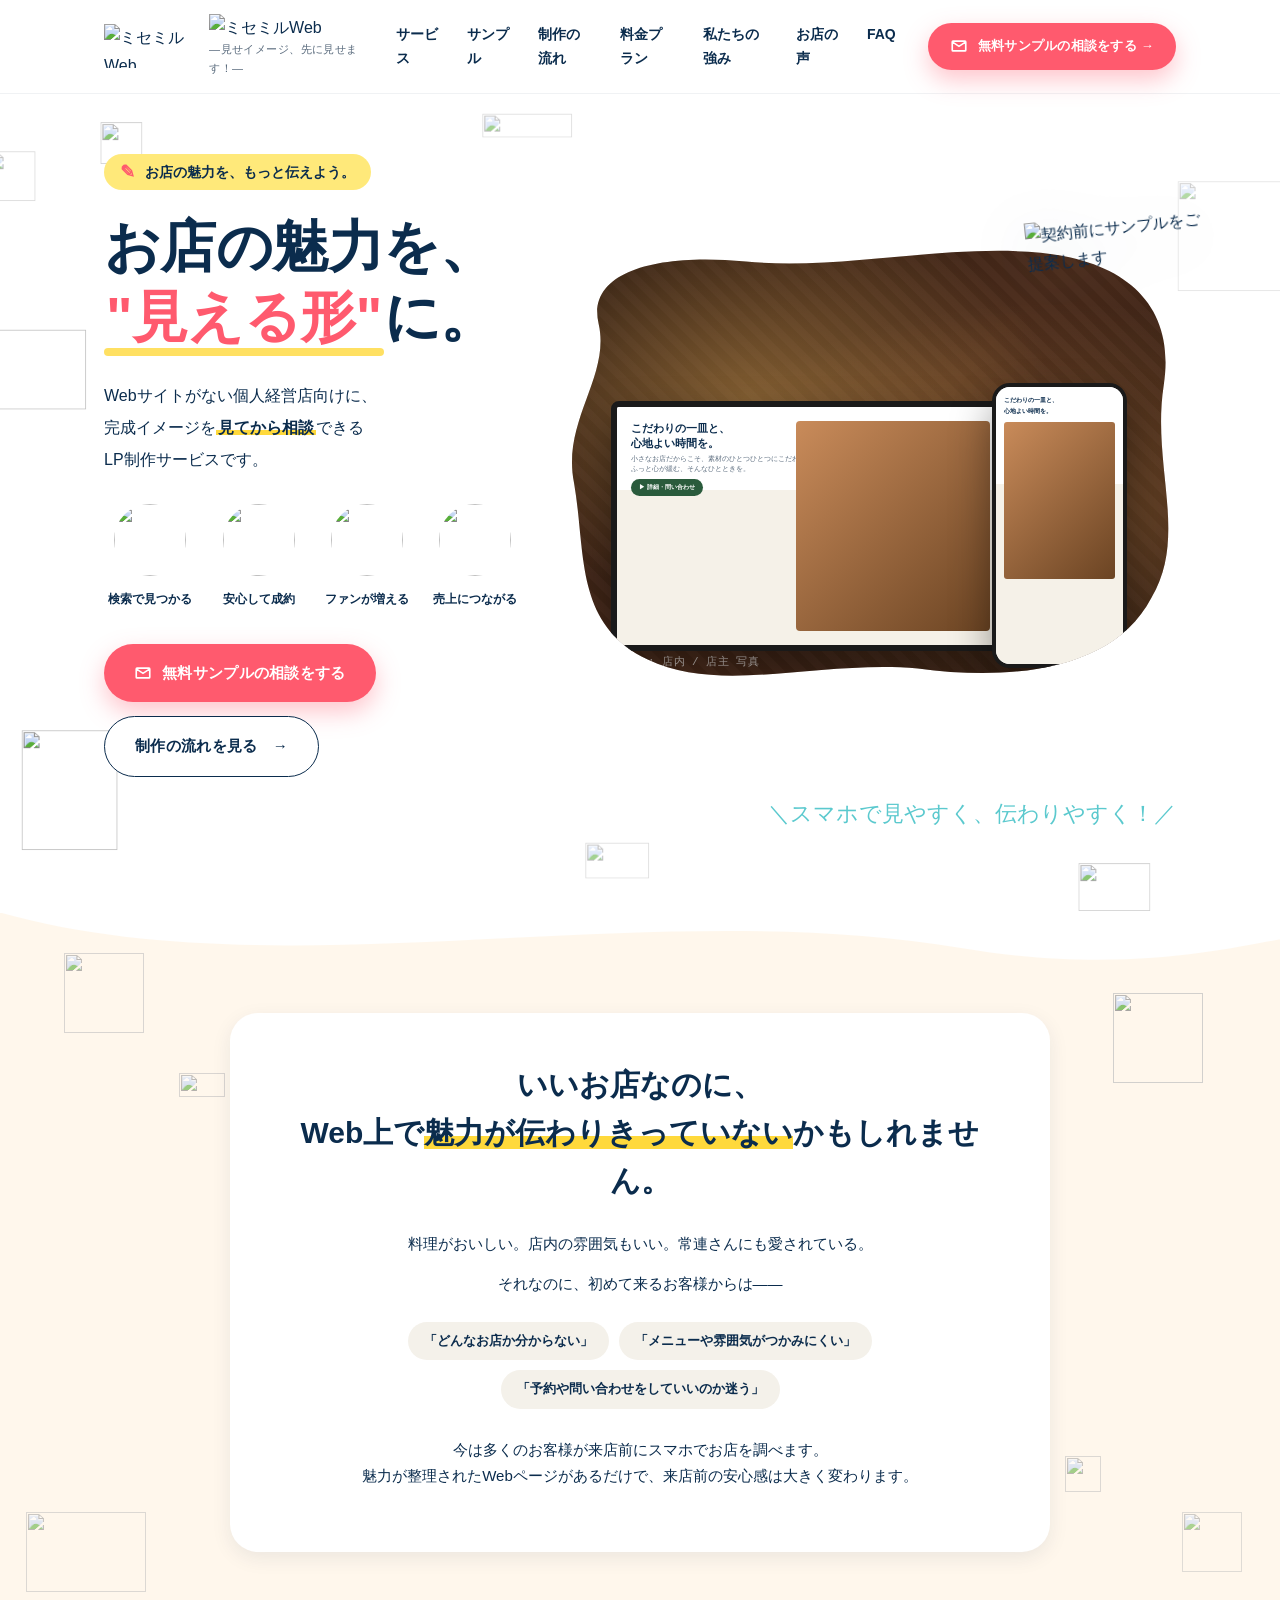
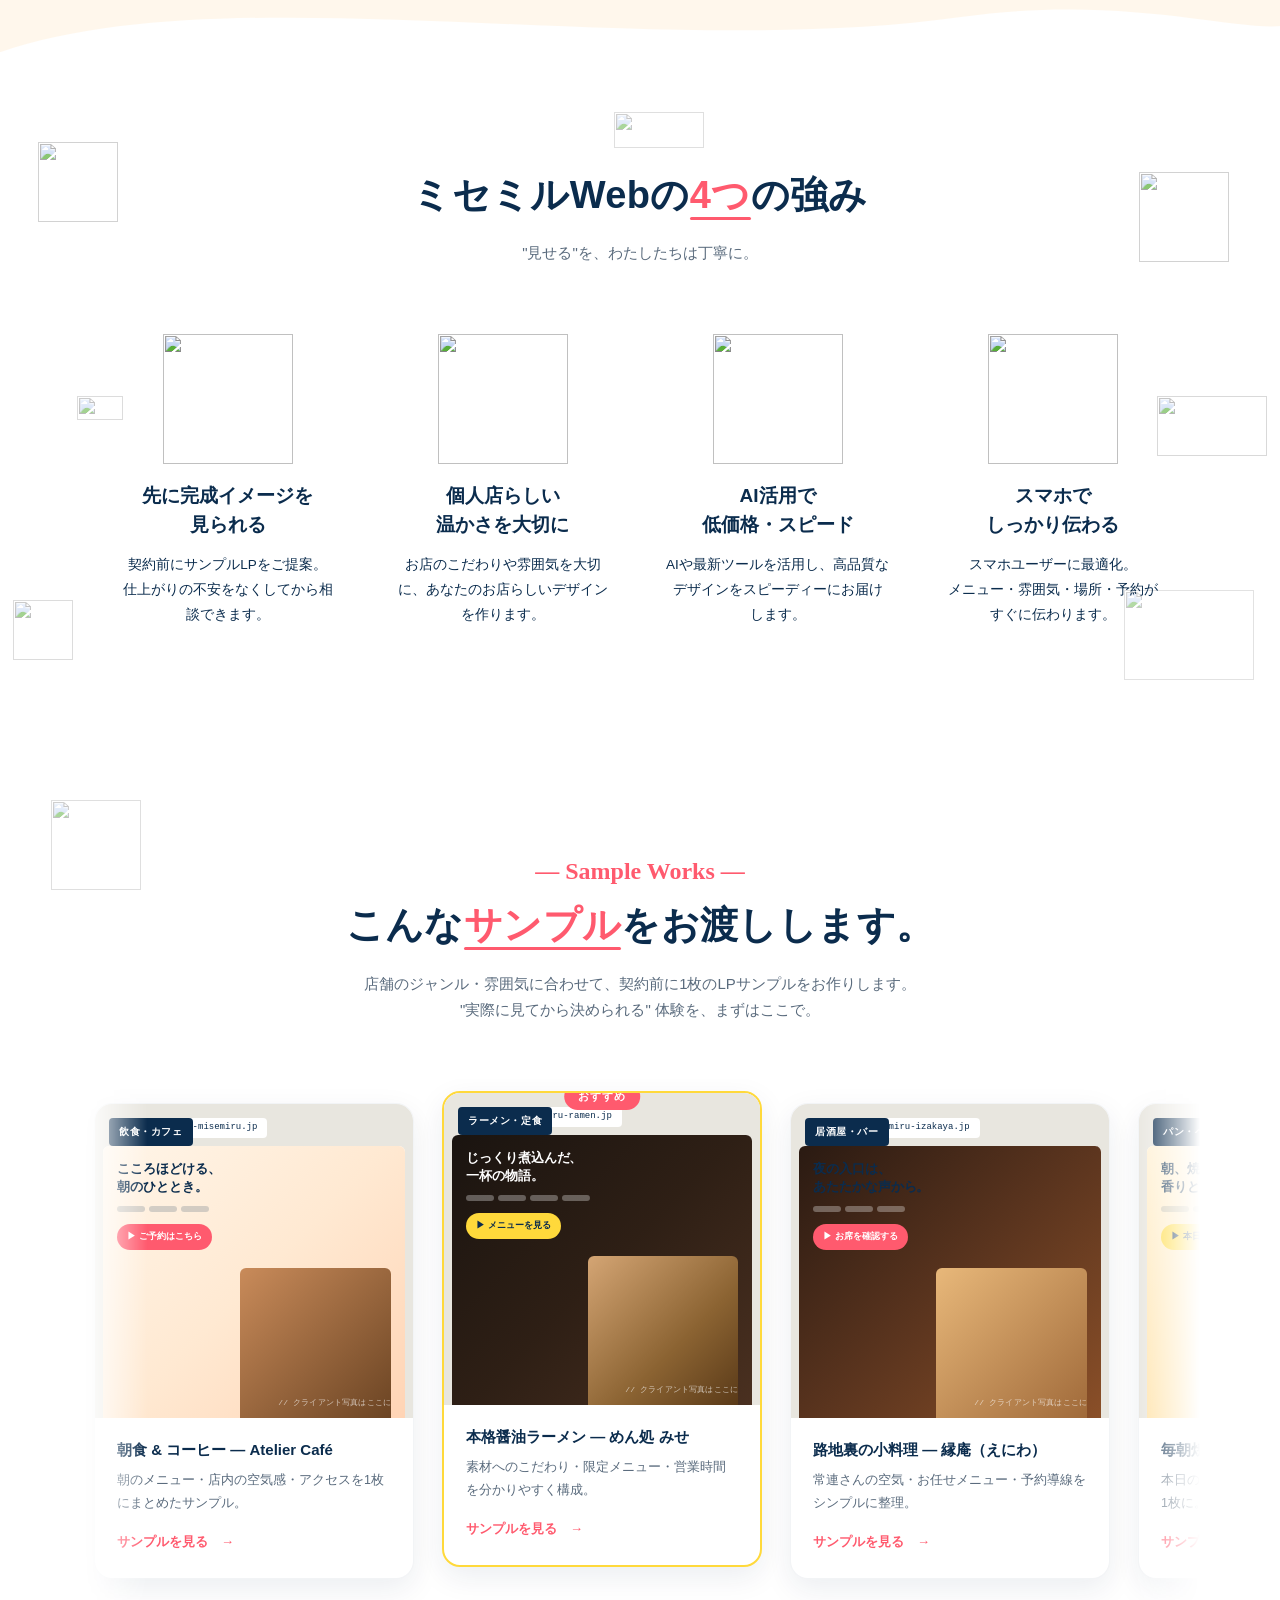
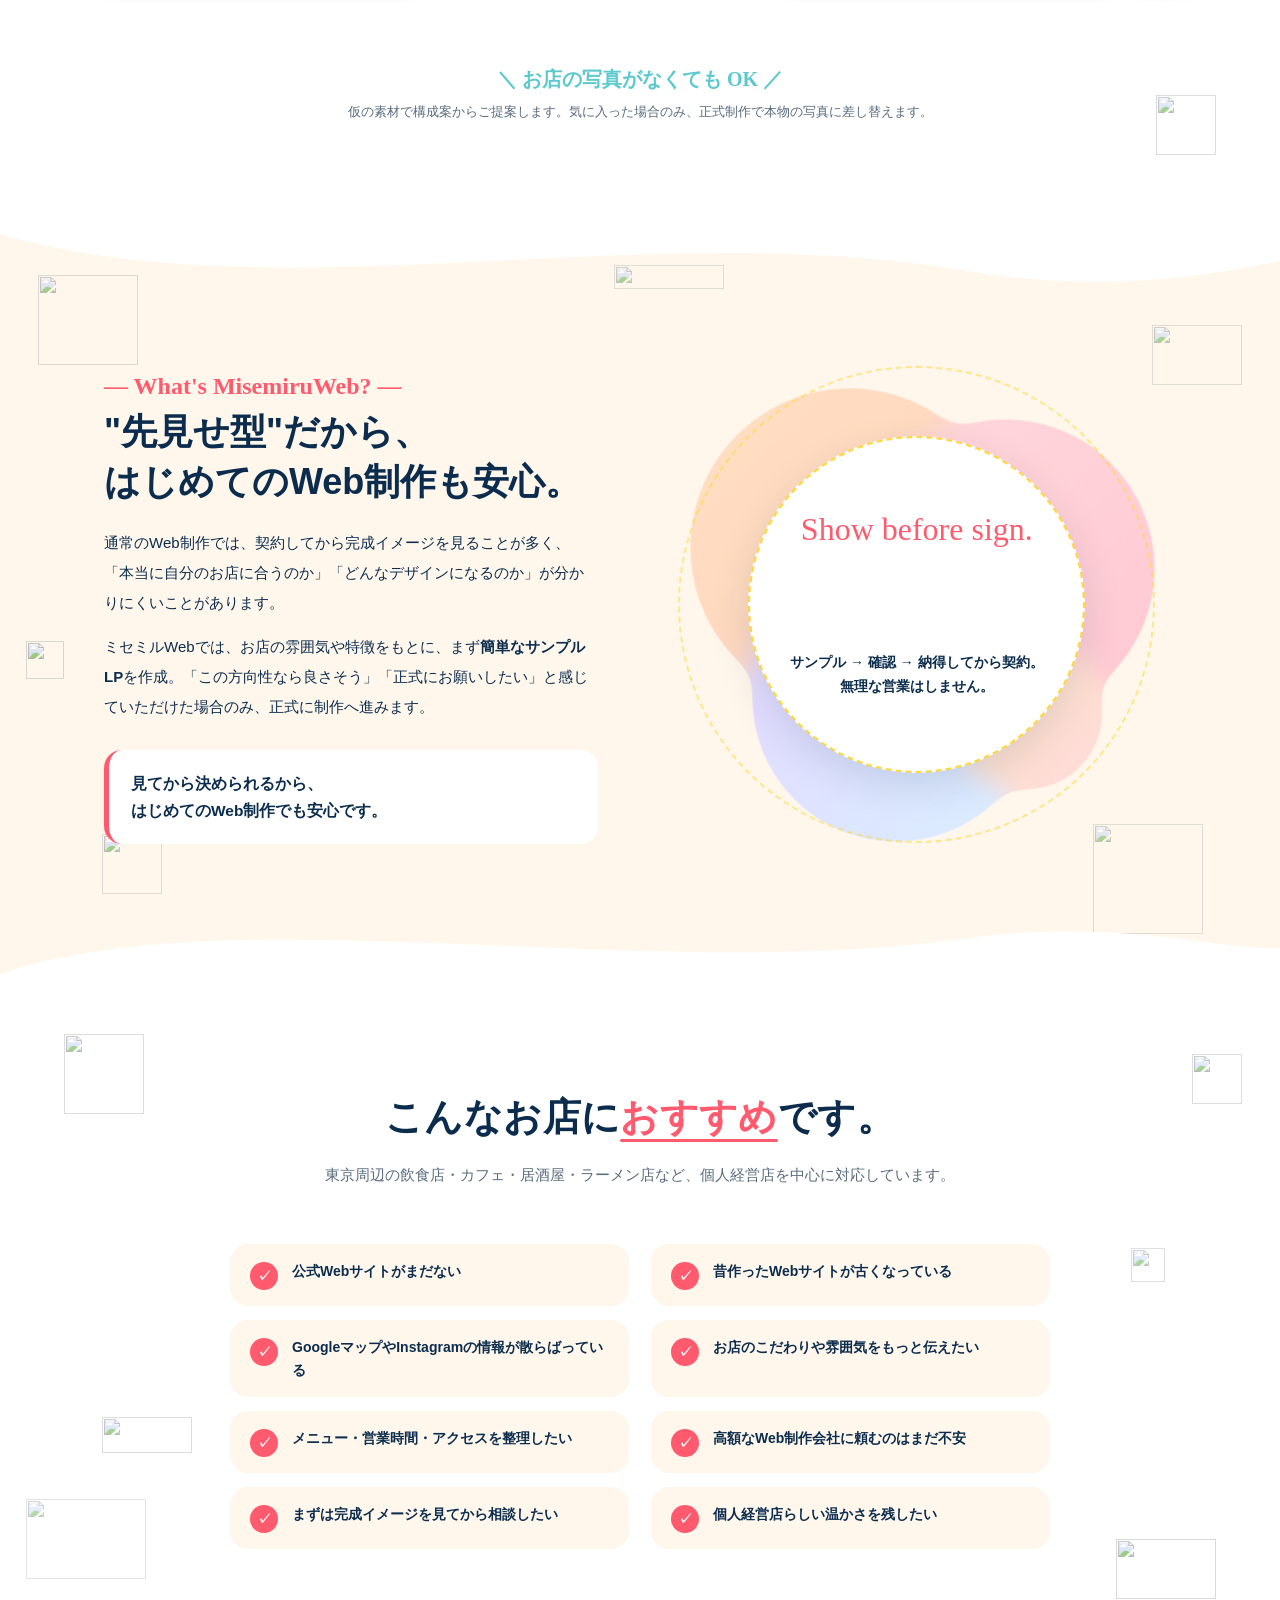
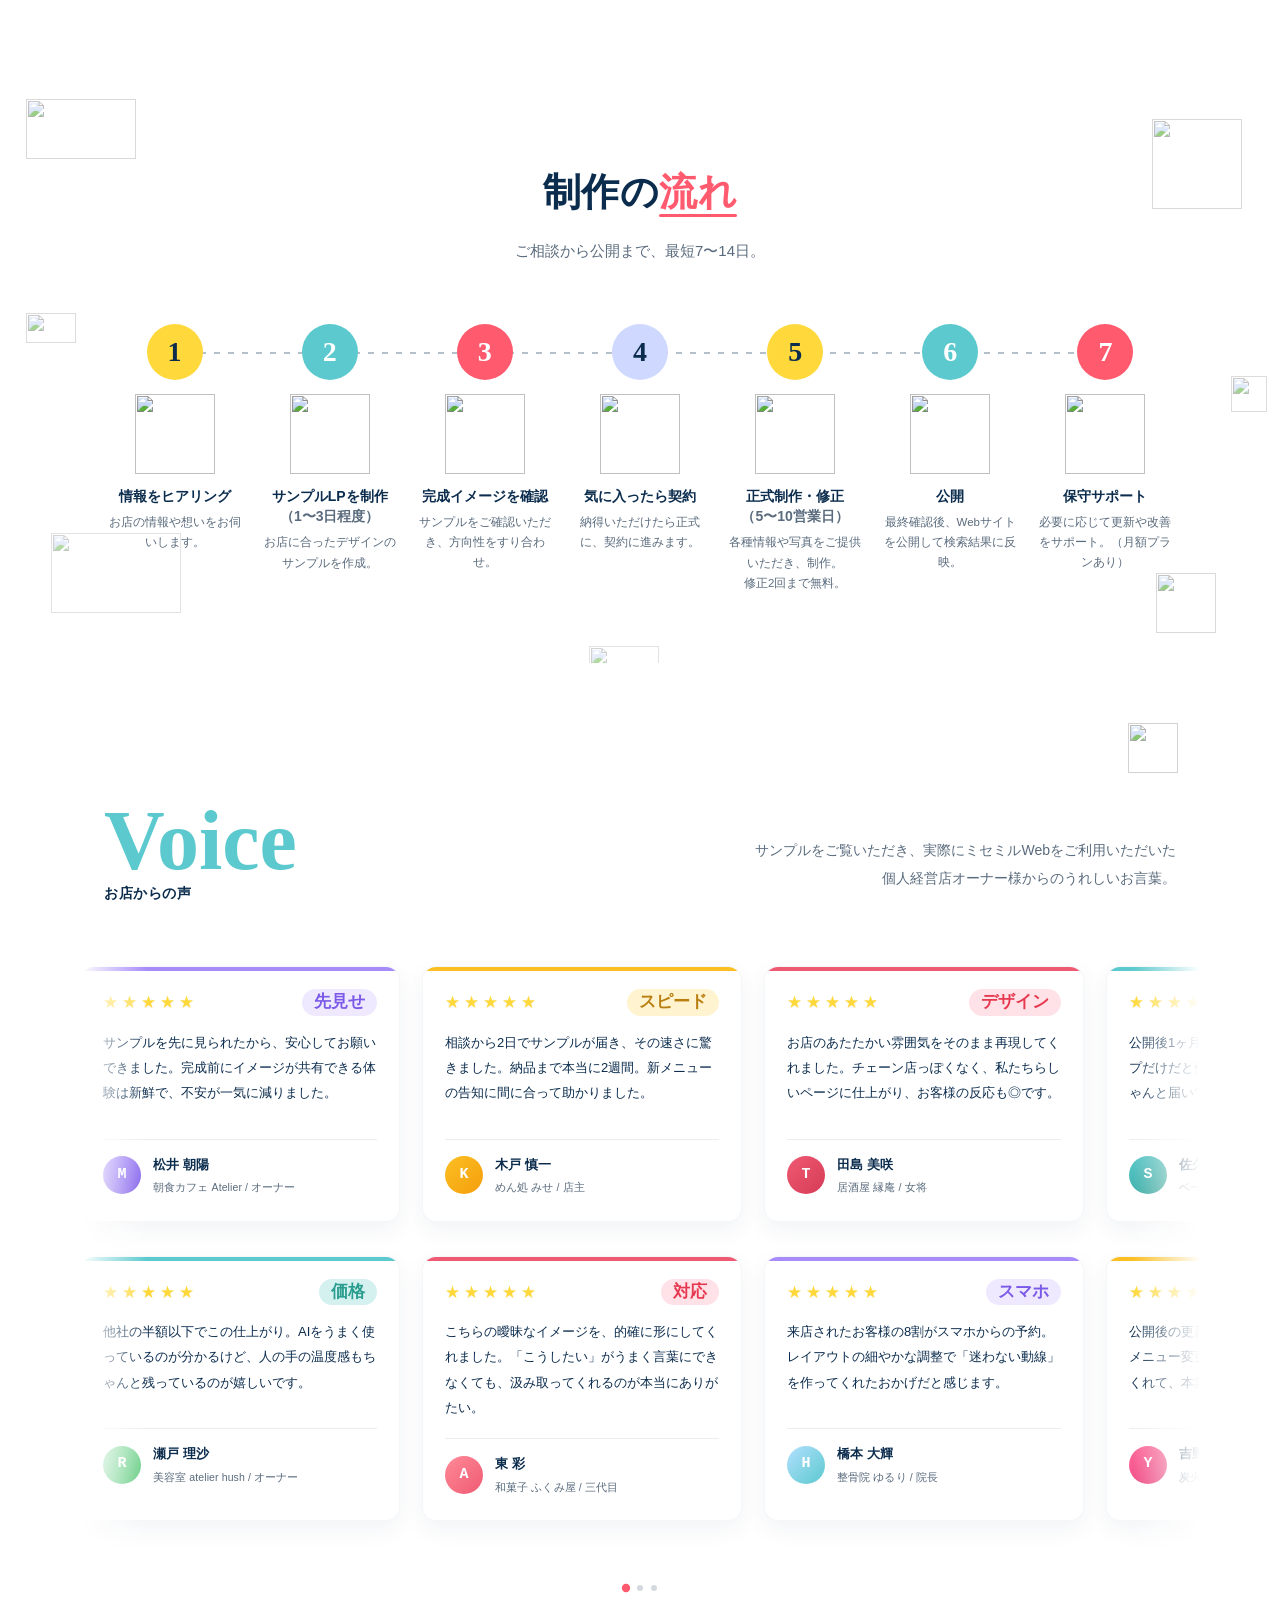
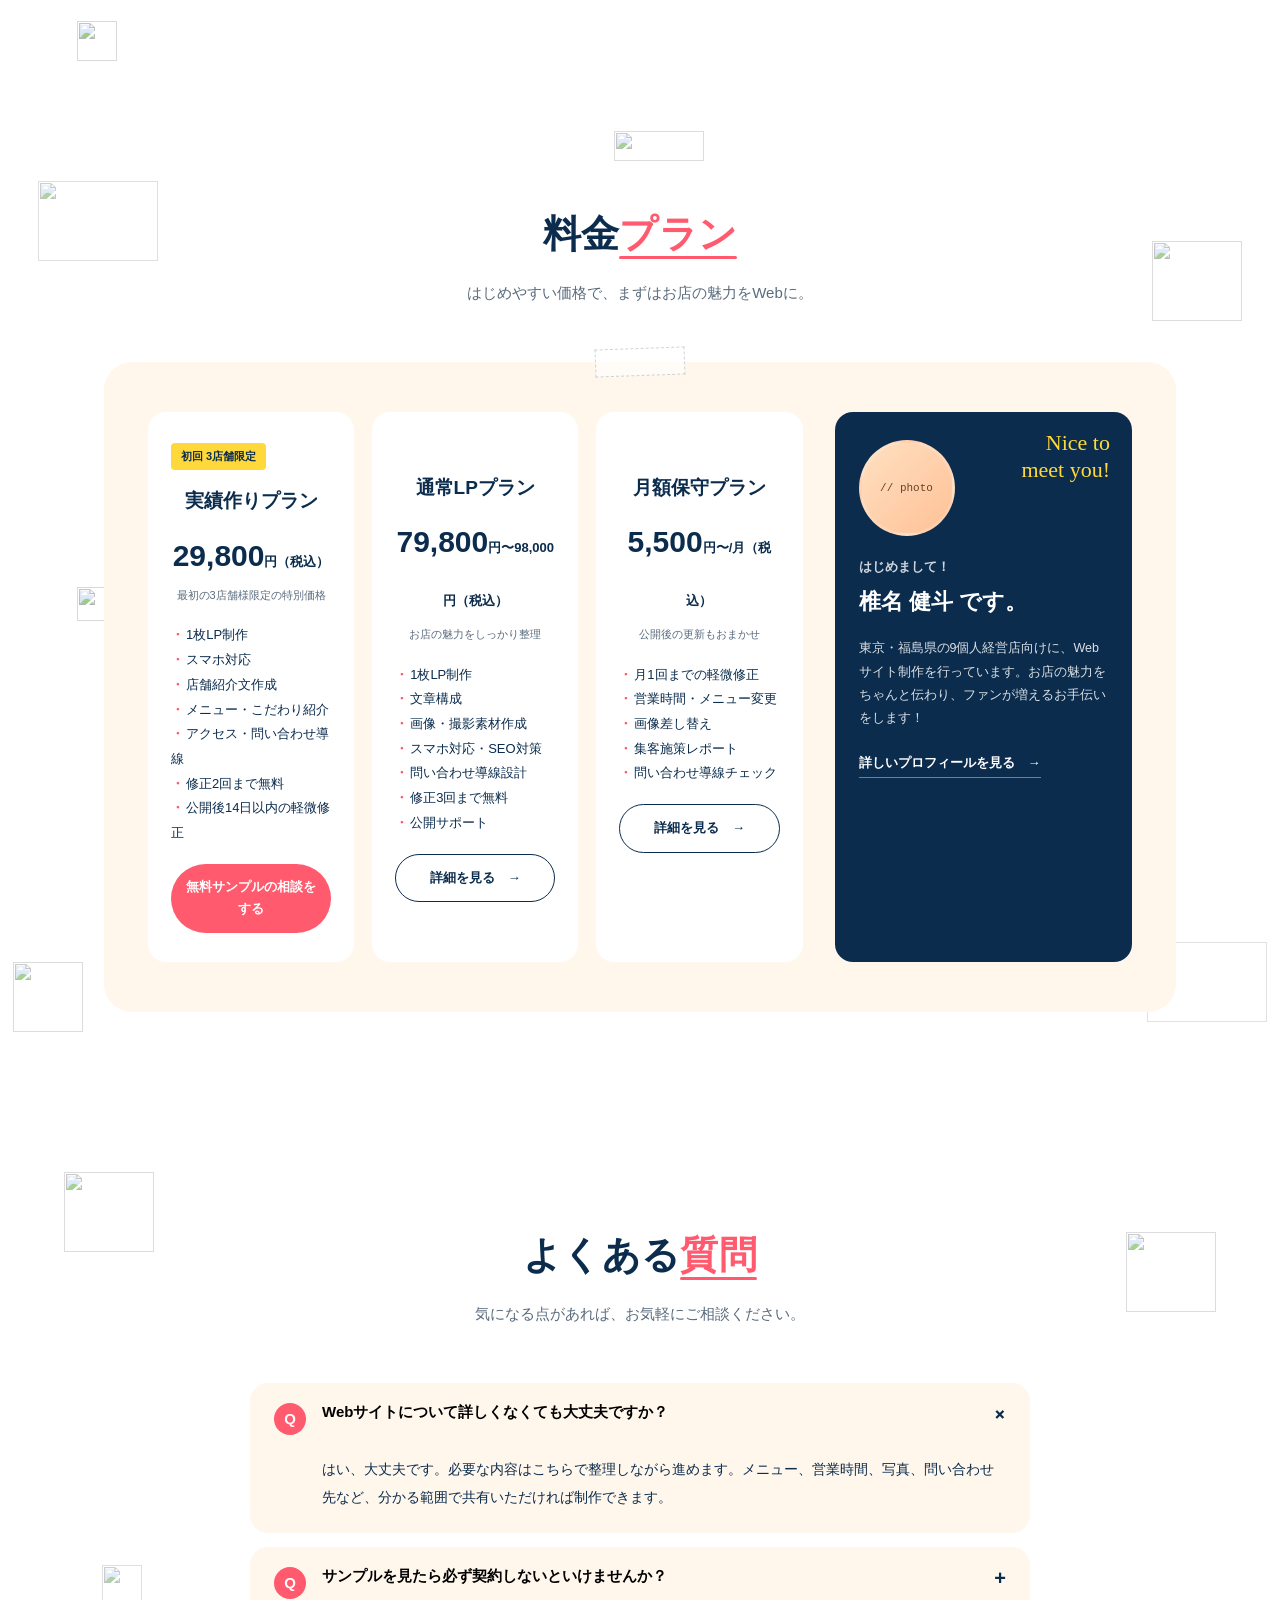
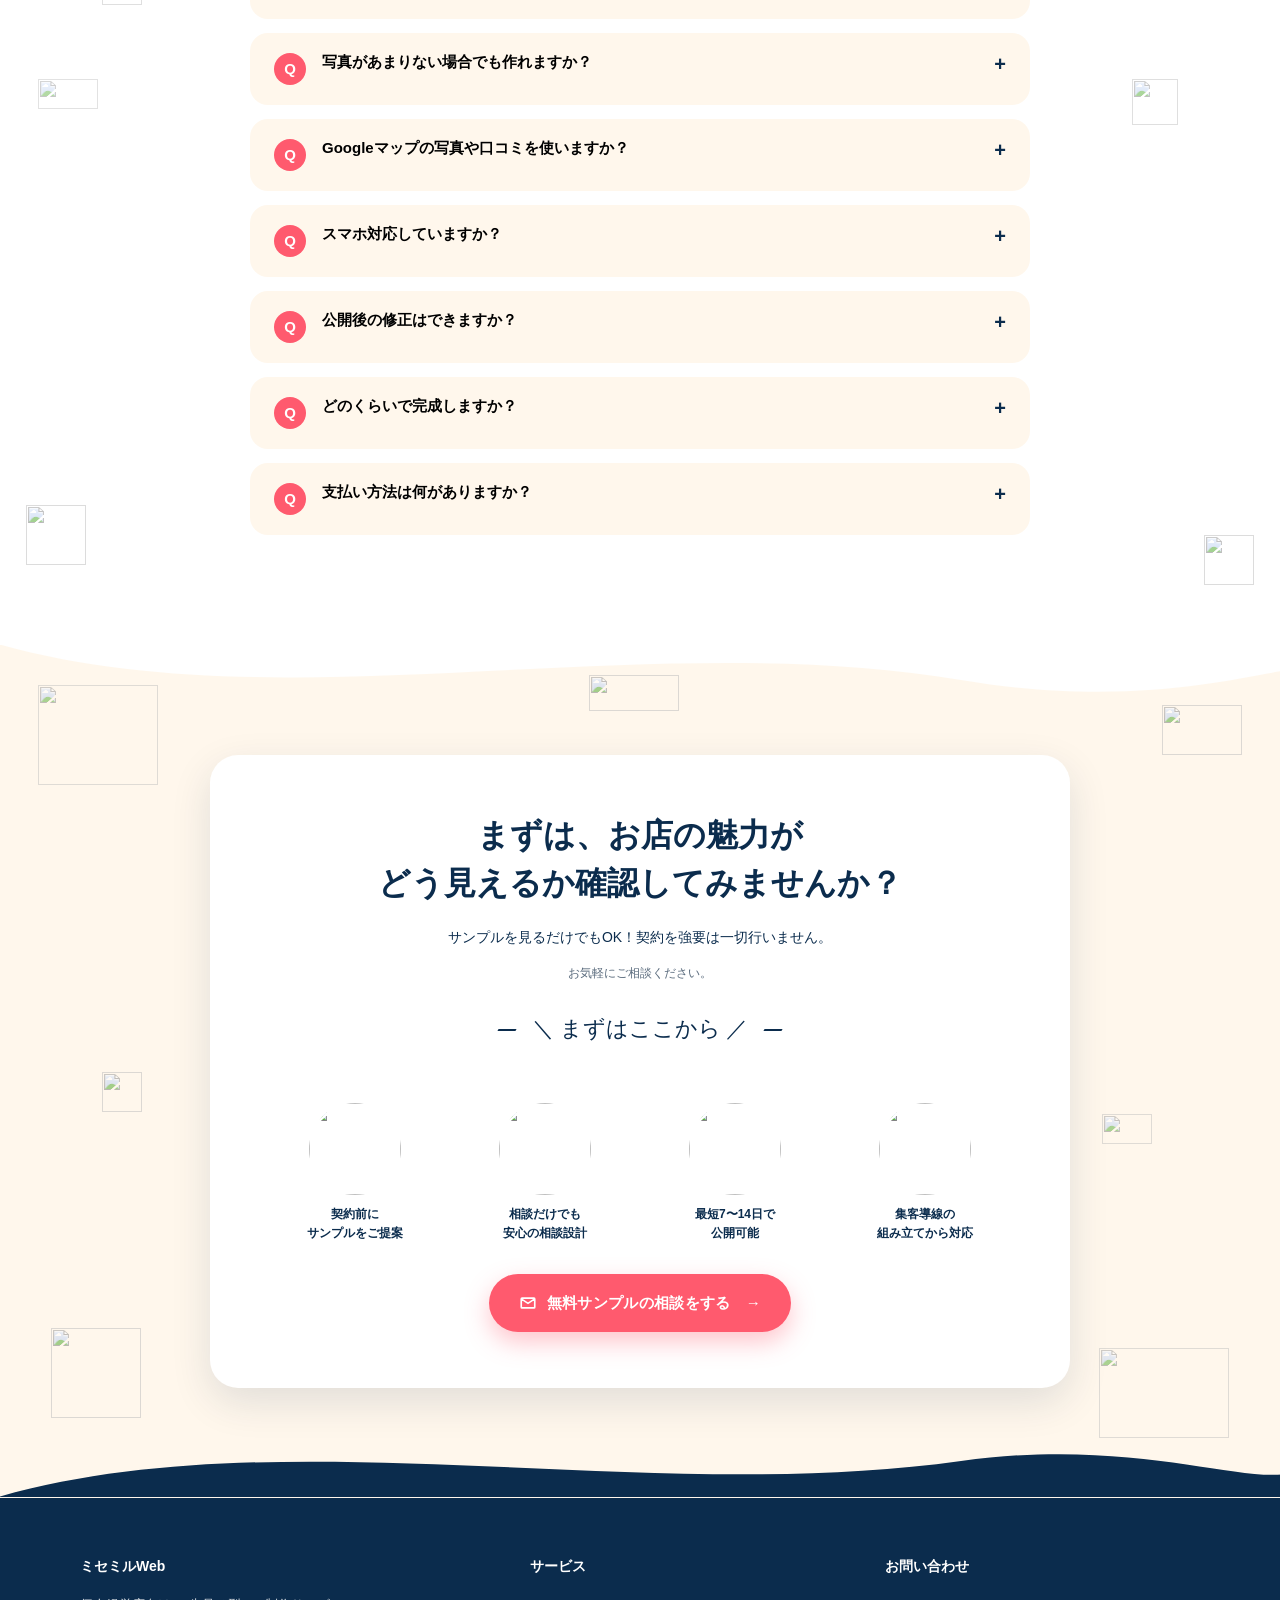
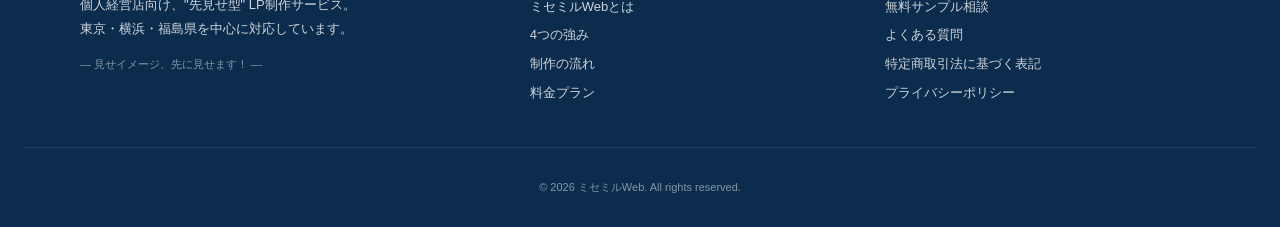
==== _bootstrap.html @ f4b39935 "Initial commit: ミセミルWeb 自社ウェブサイト" ====
<!DOCTYPE html>
<!-- saved from url=(0148)https://dbb633f5-fa09-4026-b1d8-58a32b86bf15.claudeusercontent.com/v1/design/projects/dbb633f5-fa09-4026-b1d8-58a32b86bf15/serve/index.html?srcmap=1 -->
<html data-src-ver="39151799" lang="ja" data-om-id="39151799:0" style="--navy: #0b2c4d; --coral: #ff5a6e; --coral-soft: #ff8a98; --yellow: #ffd93b; --yellow-soft: #ffe97a; --teal: #5bc9ce; --teal-soft: #a9e3e6; --cream: #fff7ec; --cream-deep: #fdebd0; --pink: #fbd0d6; --ink: #0b2c4d; --ink-mute: #5a6b7d; --bg: #ffffff;"><head data-om-id="39151799:1"><meta http-equiv="Content-Type" content="text/html; charset=UTF-8">
<style data-omelette-injected="">html,body{background:transparent}</style><script data-omelette-injected="">(()=>{var j=["https://claude.ai","https://preview.claude.ai"];var x=true;var S=30000;var f=3000;document.addEventListener("DOMContentLoaded",()=>{const H=window.Babel;const G="om-src-id";if(H&&H.registerPlugin&&!(H.availablePlugins&&H.availablePlugins[G])){H.registerPlugin(G,({types:Y})=>({visitor:{JSXOpeningElement(U,Q){const J=U.node;if(J.name&&J.name.type==="JSXMemberExpression")return;for(let V=0;V<J.attributes.length;V++){const L=J.attributes[V];if(L.type==="JSXAttribute"&&L.name&&L.name.name==="data-om-id")return}const W=Q.file&&Q.file.opts&&Q.file.opts.filename||"?";const Z=J.loc&&J.loc.start;const z=`jsx:${W}:${J.start??0}:${Z?Z.line:0}:${Z?Z.column+1:0}`;J.attributes.push(Y.jsxAttribute(Y.jsxIdentifier("data-om-id"),Y.stringLiteral(z)))}}}))}const k="om-text-extract";let A=false;if(x&&H&&H.registerPlugin&&!(H.availablePlugins&&H.availablePlugins[k])){const Y=window.React;if(Y&&Y.useSyncExternalStore&&Y.createElement){A=true;const U={};const Q=new Set;let J=0;window.__omTextO=U;window.__omTextSet=(z)=>{for(const V in z){const L=z[V];if(L==null)delete U[V];else U[V]=L}J++;Q.forEach((V)=>V())};const W=(z)=>{Q.add(z);return()=>Q.delete(z)};const Z=()=>J;window.__OmT=function z(V){Y.useSyncExternalStore(W,Z,Z);return Y.createElement("span",{"data-om-text":V.i,className:"__om-t"},V.i in U?U[V.i]:V.children)};H.registerPlugin(k,({types:z})=>{const V={style:1,script:1,noscript:1,textarea:1,title:1,option:1,text:1,tspan:1,textPath:1};const L={placeholder:1,alt:1,title:1,label:1,"aria-label":1,"aria-description":1,"aria-placeholder":1};const _=($,C)=>z.logicalExpression("??",z.memberExpression(z.logicalExpression("||",z.memberExpression(z.identifier("window"),z.identifier("__omTextO")),z.objectExpression([])),z.stringLiteral($),true),C);const E=($)=>$.file&&$.file.opts&&$.file.opts.filename||"?";const B=($)=>$.file&&$.file.code||"";const b=($,C)=>{const X=(F)=>F&&F.start!=null&&F.end!=null&&(F.type==="StringLiteral"||F.type==="TemplateLiteral"&&F.expressions.length===0)?[F.start,F.end]:null;const N=X(C);if(N)return N;if(C&&C.type==="Identifier"){const F=$.scope.getBinding(C.name);if(F&&F.constant&&F.path.node.type==="VariableDeclarator"){return X(F.path.node.init)}}return null};const M=($,C,X)=>{const N=$.node;let F=false;const w=(K,q)=>{F=true;return z.jsxElement(z.jsxOpeningElement(z.jsxIdentifier("__OmT"),[z.jsxAttribute(z.jsxIdentifier("i"),z.stringLiteral(K))],false),z.jsxClosingElement(z.jsxIdentifier("__OmT")),[q],false)};const D=N.children.map((K)=>{if(K.type==="JSXText"){if(K.start==null||K.end==null)return K;const q=X.slice(K.start,K.end);const R=q.length-q.trimStart().length;const m=q.length-q.trimEnd().length;if(R+m>=q.length)return K;return w(`txt:${C}:${K.start+R}:${K.end-m}`,K)}if(K.type==="JSXExpressionContainer"){const q=b($,K.expression);if(q)return w(`str:${C}:${q[0]}:${q[1]}`,K)}return K});if(F)N.children=D};return{visitor:{JSXOpeningElement($,C){const X=$.node;const N=E(C);const F={};for(let w=0;w<X.attributes.length;w++){const D=X.attributes[w];if(D.type!=="JSXAttribute"||!D.name)continue;const K=D.name.name;if(!L[K])continue;if(!D.value||D.value.type!=="StringLiteral")continue;if(D.value.start==null||D.value.end==null)continue;const q=`txt:${N}:${D.value.start}:${D.value.end}`;F[K]=q;D.value=z.jsxExpressionContainer(_(q,z.stringLiteral(D.value.value)))}if(Object.keys(F).length){X.attributes.push(z.jsxAttribute(z.jsxIdentifier("data-om-text-attrs"),z.stringLiteral(JSON.stringify(F))))}},JSXElement($,C){const X=$.node.openingElement;const N=X&&X.name&&X.name.name;if(N==="__OmT")return;if(typeof N==="string"&&V[N])return;M($,E(C),B(C))},JSXFragment($,C){M($,E(C),B(C))}}}})}}const u=A?["transform-react-jsx-source",G,k]:["transform-react-jsx-source",G];document.querySelectorAll('script[type="text/babel"],script[type="text/jsx"]').forEach((Y,U)=>{const Q=Y.getAttribute("data-plugins")||"";const J=u.filter((W)=>Q.indexOf(W)<0);if(J.length){Y.setAttribute("data-plugins",Q?`${Q},${J.join(",")}`:J.join(","))}if(!Y.hasAttribute("data-filename")){Y.setAttribute("data-filename",Y.getAttribute("src")||`inline-${U}`)}})});var y=window.parent;if(y&&y!==window){const H=(Q,J)=>{try{y.postMessage({__omelette_log:true,type:Q,data:J},"*")}catch{}};["log","warn","error"].forEach((Q)=>{const J=console[Q];console[Q]=(...W)=>{const Z=W.map((z)=>{try{return typeof z==="object"?JSON.stringify(z):String(z)}catch{try{return String(z)}catch{return"[unstringifiable]"}}}).join(" ");H(Q,Z);J.apply(console,W)}});window.addEventListener("error",(Q)=>{const J=Q.target;if(J&&J!==window&&J.tagName){const W=J.src||J.href||"";H("resource_error",`${J.tagName} failed to load: ${W}`)}else{H("error",`${Q.message||"Unknown error"} at ${Q.filename||"?"}:${Q.lineno||0}:${Q.colno||0}`)}},true);window.addEventListener("unhandledrejection",(Q)=>{const J=Q.reason;const W=J instanceof Error?`${J.message} ${J.stack}`:String(J);H("error",`Unhandled rejection: ${W}`)});const G=()=>{try{y.postMessage({type:"omelette:height",height:document.documentElement.scrollHeight},"*")}catch{}};if(document.readyState==="complete")G();else window.addEventListener("load",G);if(window.ResizeObserver)new ResizeObserver(G).observe(document.documentElement);const k={};let A=0;window.claude={complete(Q){return new Promise((J,W)=>{if(!j.length){W(new Error("claude.complete: no parent origin"));return}const Z=`c${++A}`;const z=()=>setTimeout(()=>{delete k[Z];W(new Error(`claude.complete: no data for ${S/1000}s`))},S);const V=z();k[Z]={resolve:J,reject:W,text:"",t:V,arm:z};try{for(const L of j){y.postMessage({__om_api:true,id:Z,body:Q},L)}}catch(L){clearTimeout(V);delete k[Z];W(L)}})}};const u={};let Y=0;window.omelette={writeFile:(Q,J)=>new Promise((W,Z)=>{if(!j.length){W();return}const z=`f${++Y}`;const V=setTimeout(()=>{delete u[z];W()},f);u[z]={resolve:W,reject:Z,t:V};try{for(const L of j){y.postMessage({__om_file:true,id:z,op:"write",path:Q,content:J},L)}}catch{clearTimeout(V);delete u[z];W()}})};const U=(Q)=>{try{return JSON.stringify(Q)}catch{return JSON.stringify(String(Q))}};window.addEventListener("message",(Q)=>{if(j.indexOf(Q.origin)<0)return;if(Q.source!==y)return;const J=Q.data;if(!J)return;if(J.type==="omelette-preview-refresh"){if(typeof J.token!=="string"||!/^[0-9a-f.-]+$/.test(J.token))return;const z=Math.max(1,Math.floor((J.expiresAt||0)-Date.now()/1000));document.cookie="__Host-omelette-preview="+J.token+"; Path=/; Secure; SameSite=None; Partitioned; Max-Age="+z;return}if(J.__om_file_r){const z=u[J.id];if(!z)return;clearTimeout(z.t);delete u[J.id];if(J.ok)z.resolve();else z.reject(new Error(J.error||"write failed"));return}if(J.__om_api_r){const z=k[J.id];if(!z)return;if(J.error!=null){clearTimeout(z.t);delete k[J.id];z.reject(new Error(J.error));return}if(J.chunk!=null){clearTimeout(z.t);z.t=z.arm();z.text+=J.chunk;return}if(J.done){clearTimeout(z.t);delete k[J.id];z.resolve(J.text!=null?J.text:z.text);return}return}if(!J.__om_eval)return;const W=J;const Z=(z)=>{Q.source.postMessage({...z,__om_eval_r:1,id:W.id},Q.origin)};try{const z=(0,eval)(W.code);if(z&&typeof z.then==="function"){z.then((V)=>Z({ok:1,v:U(V)}),(V)=>Z({ok:0,e:String(V)}))}else{Z({ok:1,v:U(z)})}}catch(z){Z({ok:0,e:String(z)})}})}})();
</script>


<meta name="viewport" content="width=device-width, initial-scale=1.0" data-om-id="39151799:3">
<title>ミセミルWeb｜お店の魅力を、先に"見える形"に。</title>
<link rel="preconnect" href="https://fonts.googleapis.com/" data-om-id="39151799:4">
<link rel="preconnect" href="https://fonts.gstatic.com/" crossorigin="" data-om-id="39151799:5">
<link href="./css2" rel="stylesheet" data-om-id="39151799:6">
<link rel="stylesheet" href="./styles.css" data-om-id="39151799:7">
<link rel="stylesheet" href="./tweaks-overrides.css" data-om-id="39151799:8">
<script>"use strict";

var _jsxFileName = "/https:/dbb633f5-fa09-4026-b1d8-58a32b86bf15.claudeusercontent.com/v1/design/projects/dbb633f5-fa09-4026-b1d8-58a32b86bf15/serve/tweaks-panel.jsx";
function _toArray(r) { return _arrayWithHoles(r) || _iterableToArray(r) || _unsupportedIterableToArray(r) || _nonIterableRest(); }
function _iterableToArray(r) { if ("undefined" != typeof Symbol && null != r[Symbol.iterator] || null != r["@@iterator"]) return Array.from(r); }
function ownKeys(e, r) { var t = Object.keys(e); if (Object.getOwnPropertySymbols) { var o = Object.getOwnPropertySymbols(e); r && (o = o.filter(function (r) { return Object.getOwnPropertyDescriptor(e, r).enumerable; })), t.push.apply(t, o); } return t; }
function _objectSpread(e) { for (var r = 1; r < arguments.length; r++) { var t = null != arguments[r] ? arguments[r] : {}; r % 2 ? ownKeys(Object(t), !0).forEach(function (r) { _defineProperty(e, r, t[r]); }) : Object.getOwnPropertyDescriptors ? Object.defineProperties(e, Object.getOwnPropertyDescriptors(t)) : ownKeys(Object(t)).forEach(function (r) { Object.defineProperty(e, r, Object.getOwnPropertyDescriptor(t, r)); }); } return e; }
function _defineProperty(e, r, t) { return (r = _toPropertyKey(r)) in e ? Object.defineProperty(e, r, { value: t, enumerable: !0, configurable: !0, writable: !0 }) : e[r] = t, e; }
function _toPropertyKey(t) { var i = _toPrimitive(t, "string"); return "symbol" == _typeof(i) ? i : i + ""; }
function _toPrimitive(t, r) { if ("object" != _typeof(t) || !t) return t; var e = t[Symbol.toPrimitive]; if (void 0 !== e) { var i = e.call(t, r || "default"); if ("object" != _typeof(i)) return i; throw new TypeError("@@toPrimitive must return a primitive value."); } return ("string" === r ? String : Number)(t); }
function _typeof(o) { "@babel/helpers - typeof"; return _typeof = "function" == typeof Symbol && "symbol" == typeof Symbol.iterator ? function (o) { return typeof o; } : function (o) { return o && "function" == typeof Symbol && o.constructor === Symbol && o !== Symbol.prototype ? "symbol" : typeof o; }, _typeof(o); }
function _slicedToArray(r, e) { return _arrayWithHoles(r) || _iterableToArrayLimit(r, e) || _unsupportedIterableToArray(r, e) || _nonIterableRest(); }
function _nonIterableRest() { throw new TypeError("Invalid attempt to destructure non-iterable instance.\nIn order to be iterable, non-array objects must have a [Symbol.iterator]() method."); }
function _unsupportedIterableToArray(r, a) { if (r) { if ("string" == typeof r) return _arrayLikeToArray(r, a); var t = {}.toString.call(r).slice(8, -1); return "Object" === t && r.constructor && (t = r.constructor.name), "Map" === t || "Set" === t ? Array.from(r) : "Arguments" === t || /^(?:Ui|I)nt(?:8|16|32)(?:Clamped)?Array$/.test(t) ? _arrayLikeToArray(r, a) : void 0; } }
function _arrayLikeToArray(r, a) { (null == a || a > r.length) && (a = r.length); for (var e = 0, n = Array(a); e < a; e++) n[e] = r[e]; return n; }
function _iterableToArrayLimit(r, l) { var t = null == r ? null : "undefined" != typeof Symbol && r[Symbol.iterator] || r["@@iterator"]; if (null != t) { var e, n, i, u, a = [], f = !0, o = !1; try { if (i = (t = t.call(r)).next, 0 === l) { if (Object(t) !== t) return; f = !1; } else for (; !(f = (e = i.call(t)).done) && (a.push(e.value), a.length !== l); f = !0); } catch (r) { o = !0, n = r; } finally { try { if (!f && null != t["return"] && (u = t["return"](), Object(u) !== u)) return; } finally { if (o) throw n; } } return a; } }
function _arrayWithHoles(r) { if (Array.isArray(r)) return r; }
// tweaks-panel.jsx
// Reusable Tweaks shell + form-control helpers.
//
// Owns the host protocol (listens for __activate_edit_mode / __deactivate_edit_mode,
// posts __edit_mode_available / __edit_mode_set_keys / __edit_mode_dismissed) so
// individual prototypes don't re-roll it. Ships a consistent set of controls so you
// don't hand-draw <input type="range">, segmented radios, steppers, etc.
//
// Usage (in an HTML file that loads React + Babel):
//
//   const TWEAK_DEFAULTS = /*EDITMODE-BEGIN*/{
//     "primaryColor": "#D97757",
//     "palette": ["#D97757", "#29261b", "#f6f4ef"],
//     "fontSize": 16,
//     "density": "regular",
//     "dark": false
//   }/*EDITMODE-END*/;
//
//   function App() {
//     const [t, setTweak] = useTweaks(TWEAK_DEFAULTS);
//     return (
//       <div style={{ fontSize: t.fontSize, color: t.primaryColor }}>
//         Hello
//         <TweaksPanel>
//           <TweakSection label="Typography" />
//           <TweakSlider label="Font size" value={t.fontSize} min={10} max={32} unit="px"
//                        onChange={(v) => setTweak('fontSize', v)} />
//           <TweakRadio  label="Density" value={t.density}
//                        options={['compact', 'regular', 'comfy']}
//                        onChange={(v) => setTweak('density', v)} />
//           <TweakSection label="Theme" />
//           <TweakColor  label="Primary" value={t.primaryColor}
//                        options={['#D97757', '#2A6FDB', '#1F8A5B', '#7A5AE0']}
//                        onChange={(v) => setTweak('primaryColor', v)} />
//           <TweakColor  label="Palette" value={t.palette}
//                        options={[['#D97757', '#29261b', '#f6f4ef'],
//                                  ['#475569', '#0f172a', '#f1f5f9']]}
//                        onChange={(v) => setTweak('palette', v)} />
//           <TweakToggle label="Dark mode" value={t.dark}
//                        onChange={(v) => setTweak('dark', v)} />
//         </TweaksPanel>
//       </div>
//     );
//   }
//
// ─────────────────────────────────────────────────────────────────────────────

var __TWEAKS_STYLE = "\n  .twk-panel{position:fixed;right:16px;bottom:16px;z-index:2147483646;width:280px;\n    max-height:calc(100vh - 32px);display:flex;flex-direction:column;\n    transform:scale(var(--dc-inv-zoom,1));transform-origin:bottom right;\n    background:rgba(250,249,247,.78);color:#29261b;\n    -webkit-backdrop-filter:blur(24px) saturate(160%);backdrop-filter:blur(24px) saturate(160%);\n    border:.5px solid rgba(255,255,255,.6);border-radius:14px;\n    box-shadow:0 1px 0 rgba(255,255,255,.5) inset,0 12px 40px rgba(0,0,0,.18);\n    font:11.5px/1.4 ui-sans-serif,system-ui,-apple-system,sans-serif;overflow:hidden}\n  .twk-hd{display:flex;align-items:center;justify-content:space-between;\n    padding:10px 8px 10px 14px;cursor:move;user-select:none}\n  .twk-hd b{font-size:12px;font-weight:600;letter-spacing:.01em}\n  .twk-x{appearance:none;border:0;background:transparent;color:rgba(41,38,27,.55);\n    width:22px;height:22px;border-radius:6px;cursor:default;font-size:13px;line-height:1}\n  .twk-x:hover{background:rgba(0,0,0,.06);color:#29261b}\n  .twk-body{padding:2px 14px 14px;display:flex;flex-direction:column;gap:10px;\n    overflow-y:auto;overflow-x:hidden;min-height:0;\n    scrollbar-width:thin;scrollbar-color:rgba(0,0,0,.15) transparent}\n  .twk-body::-webkit-scrollbar{width:8px}\n  .twk-body::-webkit-scrollbar-track{background:transparent;margin:2px}\n  .twk-body::-webkit-scrollbar-thumb{background:rgba(0,0,0,.15);border-radius:4px;\n    border:2px solid transparent;background-clip:content-box}\n  .twk-body::-webkit-scrollbar-thumb:hover{background:rgba(0,0,0,.25);\n    border:2px solid transparent;background-clip:content-box}\n  .twk-row{display:flex;flex-direction:column;gap:5px}\n  .twk-row-h{flex-direction:row;align-items:center;justify-content:space-between;gap:10px}\n  .twk-lbl{display:flex;justify-content:space-between;align-items:baseline;\n    color:rgba(41,38,27,.72)}\n  .twk-lbl>span:first-child{font-weight:500}\n  .twk-val{color:rgba(41,38,27,.5);font-variant-numeric:tabular-nums}\n\n  .twk-sect{font-size:10px;font-weight:600;letter-spacing:.06em;text-transform:uppercase;\n    color:rgba(41,38,27,.45);padding:10px 0 0}\n  .twk-sect:first-child{padding-top:0}\n\n  .twk-field{appearance:none;box-sizing:border-box;width:100%;min-width:0;height:26px;padding:0 8px;\n    border:.5px solid rgba(0,0,0,.1);border-radius:7px;\n    background:rgba(255,255,255,.6);color:inherit;font:inherit;outline:none}\n  .twk-field:focus{border-color:rgba(0,0,0,.25);background:rgba(255,255,255,.85)}\n  select.twk-field{padding-right:22px;\n    background-image:url(\"data:image/svg+xml;utf8,<svg xmlns='http://www.w3.org/2000/svg' width='10' height='6' viewBox='0 0 10 6'><path fill='rgba(0,0,0,.5)' d='M0 0h10L5 6z'/></svg>\");\n    background-repeat:no-repeat;background-position:right 8px center}\n\n  .twk-slider{appearance:none;-webkit-appearance:none;width:100%;height:4px;margin:6px 0;\n    border-radius:999px;background:rgba(0,0,0,.12);outline:none}\n  .twk-slider::-webkit-slider-thumb{-webkit-appearance:none;appearance:none;\n    width:14px;height:14px;border-radius:50%;background:#fff;\n    border:.5px solid rgba(0,0,0,.12);box-shadow:0 1px 3px rgba(0,0,0,.2);cursor:default}\n  .twk-slider::-moz-range-thumb{width:14px;height:14px;border-radius:50%;\n    background:#fff;border:.5px solid rgba(0,0,0,.12);box-shadow:0 1px 3px rgba(0,0,0,.2);cursor:default}\n\n  .twk-seg{position:relative;display:flex;padding:2px;border-radius:8px;\n    background:rgba(0,0,0,.06);user-select:none}\n  .twk-seg-thumb{position:absolute;top:2px;bottom:2px;border-radius:6px;\n    background:rgba(255,255,255,.9);box-shadow:0 1px 2px rgba(0,0,0,.12);\n    transition:left .15s cubic-bezier(.3,.7,.4,1),width .15s}\n  .twk-seg.dragging .twk-seg-thumb{transition:none}\n  .twk-seg button{appearance:none;position:relative;z-index:1;flex:1;border:0;\n    background:transparent;color:inherit;font:inherit;font-weight:500;min-height:22px;\n    border-radius:6px;cursor:default;padding:4px 6px;line-height:1.2;\n    overflow-wrap:anywhere}\n\n  .twk-toggle{position:relative;width:32px;height:18px;border:0;border-radius:999px;\n    background:rgba(0,0,0,.15);transition:background .15s;cursor:default;padding:0}\n  .twk-toggle[data-on=\"1\"]{background:#34c759}\n  .twk-toggle i{position:absolute;top:2px;left:2px;width:14px;height:14px;border-radius:50%;\n    background:#fff;box-shadow:0 1px 2px rgba(0,0,0,.25);transition:transform .15s}\n  .twk-toggle[data-on=\"1\"] i{transform:translateX(14px)}\n\n  .twk-num{display:flex;align-items:center;box-sizing:border-box;min-width:0;height:26px;padding:0 0 0 8px;\n    border:.5px solid rgba(0,0,0,.1);border-radius:7px;background:rgba(255,255,255,.6)}\n  .twk-num-lbl{font-weight:500;color:rgba(41,38,27,.6);cursor:ew-resize;\n    user-select:none;padding-right:8px}\n  .twk-num input{flex:1;min-width:0;height:100%;border:0;background:transparent;\n    font:inherit;font-variant-numeric:tabular-nums;text-align:right;padding:0 8px 0 0;\n    outline:none;color:inherit;-moz-appearance:textfield}\n  .twk-num input::-webkit-inner-spin-button,.twk-num input::-webkit-outer-spin-button{\n    -webkit-appearance:none;margin:0}\n  .twk-num-unit{padding-right:8px;color:rgba(41,38,27,.45)}\n\n  .twk-btn{appearance:none;height:26px;padding:0 12px;border:0;border-radius:7px;\n    background:rgba(0,0,0,.78);color:#fff;font:inherit;font-weight:500;cursor:default}\n  .twk-btn:hover{background:rgba(0,0,0,.88)}\n  .twk-btn.secondary{background:rgba(0,0,0,.06);color:inherit}\n  .twk-btn.secondary:hover{background:rgba(0,0,0,.1)}\n\n  .twk-swatch{appearance:none;-webkit-appearance:none;width:56px;height:22px;\n    border:.5px solid rgba(0,0,0,.1);border-radius:6px;padding:0;cursor:default;\n    background:transparent;flex-shrink:0}\n  .twk-swatch::-webkit-color-swatch-wrapper{padding:0}\n  .twk-swatch::-webkit-color-swatch{border:0;border-radius:5.5px}\n  .twk-swatch::-moz-color-swatch{border:0;border-radius:5.5px}\n\n  .twk-chips{display:flex;gap:6px}\n  .twk-chip{position:relative;appearance:none;flex:1;min-width:0;height:46px;\n    padding:0;border:0;border-radius:6px;overflow:hidden;cursor:default;\n    box-shadow:0 0 0 .5px rgba(0,0,0,.12),0 1px 2px rgba(0,0,0,.06);\n    transition:transform .12s cubic-bezier(.3,.7,.4,1),box-shadow .12s}\n  .twk-chip:hover{transform:translateY(-1px);\n    box-shadow:0 0 0 .5px rgba(0,0,0,.18),0 4px 10px rgba(0,0,0,.12)}\n  .twk-chip[data-on=\"1\"]{box-shadow:0 0 0 1.5px rgba(0,0,0,.85),\n    0 2px 6px rgba(0,0,0,.15)}\n  .twk-chip>span{position:absolute;top:0;bottom:0;right:0;width:34%;\n    display:flex;flex-direction:column;box-shadow:-1px 0 0 rgba(0,0,0,.1)}\n  .twk-chip>span>i{flex:1;box-shadow:0 -1px 0 rgba(0,0,0,.1)}\n  .twk-chip>span>i:first-child{box-shadow:none}\n  .twk-chip svg{position:absolute;top:6px;left:6px;width:13px;height:13px;\n    filter:drop-shadow(0 1px 1px rgba(0,0,0,.3))}\n";

// ── useTweaks ───────────────────────────────────────────────────────────────
// Single source of truth for tweak values. setTweak persists via the host
// (__edit_mode_set_keys → host rewrites the EDITMODE block on disk).
function useTweaks(defaults) {
  var _React$useState = React.useState(defaults),
    _React$useState2 = _slicedToArray(_React$useState, 2),
    values = _React$useState2[0],
    setValues = _React$useState2[1];
  // Accepts either setTweak('key', value) or setTweak({ key: value, ... }) so a
  // useState-style call doesn't write a "[object Object]" key into the persisted
  // JSON block.
  var setTweak = React.useCallback(function (keyOrEdits, val) {
    var edits = _typeof(keyOrEdits) === 'object' && keyOrEdits !== null ? keyOrEdits : _defineProperty({}, keyOrEdits, val);
    setValues(function (prev) {
      return _objectSpread(_objectSpread({}, prev), edits);
    });
    window.parent.postMessage({
      type: '__edit_mode_set_keys',
      edits: edits
    }, '*');
    // Same-window signal so in-page listeners (deck-stage rail thumbnails)
    // can react — the parent message only reaches the host, not peers.
    window.dispatchEvent(new CustomEvent('tweakchange', {
      detail: edits
    }));
  }, []);
  return [values, setTweak];
}

// ── TweaksPanel ─────────────────────────────────────────────────────────────
// Floating shell. Registers the protocol listener BEFORE announcing
// availability — if the announce ran first, the host's activate could land
// before our handler exists and the toolbar toggle would silently no-op.
// The close button posts __edit_mode_dismissed so the host's toolbar toggle
// flips off in lockstep; the host echoes __deactivate_edit_mode back which
// is what actually hides the panel.
function TweaksPanel(_ref2) {
  var _txtHttpsDbb633f, _txtHttpsDbb633f2, _txtHttpsDbb633f3;
  var _ref2$title = _ref2.title,
    title = _ref2$title === void 0 ? 'Tweaks' : _ref2$title,
    _ref2$noDeckControls = _ref2.noDeckControls,
    noDeckControls = _ref2$noDeckControls === void 0 ? false : _ref2$noDeckControls,
    children = _ref2.children;
  var _React$useState3 = React.useState(false),
    _React$useState4 = _slicedToArray(_React$useState3, 2),
    open = _React$useState4[0],
    setOpen = _React$useState4[1];
  var dragRef = React.useRef(null);
  // Auto-inject a rail toggle when a <deck-stage> is on the page. The
  // toggle drives the deck's per-viewer _railVisible via window message;
  // state is mirrored from the same localStorage key the deck reads so
  // the control reflects reality across reloads. The mechanism is the
  // message — authors who want custom placement can post it directly
  // and pass noDeckControls to suppress this one.
  var hasDeckStage = React.useMemo(function () {
    return typeof document !== 'undefined' && !!document.querySelector('deck-stage');
  }, []);
  // deck-stage enables its rail in connectedCallback, but this panel can
  // mount before that element has upgraded. The initial read catches the
  // common case; the listener covers mounting first. (Older deck-stage.js
  // copies still wait for the host's __omelette_rail_enabled postMessage —
  // same listener handles those.)
  var _React$useState5 = React.useState(function () {
      var _document$querySelect;
      return hasDeckStage && !!((_document$querySelect = document.querySelector('deck-stage')) !== null && _document$querySelect !== void 0 && _document$querySelect._railEnabled);
    }),
    _React$useState6 = _slicedToArray(_React$useState5, 2),
    railEnabled = _React$useState6[0],
    setRailEnabled = _React$useState6[1];
  React.useEffect(function () {
    if (!hasDeckStage || railEnabled) return undefined;
    var onMsg = function onMsg(e) {
      if (e.data && e.data.type === '__omelette_rail_enabled') setRailEnabled(true);
    };
    window.addEventListener('message', onMsg);
    return function () {
      return window.removeEventListener('message', onMsg);
    };
  }, [hasDeckStage, railEnabled]);
  var _React$useState7 = React.useState(function () {
      try {
        return localStorage.getItem('deck-stage.railVisible') !== '0';
      } catch (e) {
        return true;
      }
    }),
    _React$useState8 = _slicedToArray(_React$useState7, 2),
    railVisible = _React$useState8[0],
    setRailVisible = _React$useState8[1];
  var toggleRail = function toggleRail(on) {
    setRailVisible(on);
    window.postMessage({
      type: '__deck_rail_visible',
      on: on
    }, '*');
  };
  var offsetRef = React.useRef({
    x: 16,
    y: 16
  });
  var PAD = 16;
  var clampToViewport = React.useCallback(function () {
    var panel = dragRef.current;
    if (!panel) return;
    var w = panel.offsetWidth,
      h = panel.offsetHeight;
    var maxRight = Math.max(PAD, window.innerWidth - w - PAD);
    var maxBottom = Math.max(PAD, window.innerHeight - h - PAD);
    offsetRef.current = {
      x: Math.min(maxRight, Math.max(PAD, offsetRef.current.x)),
      y: Math.min(maxBottom, Math.max(PAD, offsetRef.current.y))
    };
    panel.style.right = offsetRef.current.x + 'px';
    panel.style.bottom = offsetRef.current.y + 'px';
  }, []);
  React.useEffect(function () {
    if (!open) return;
    clampToViewport();
    if (typeof ResizeObserver === 'undefined') {
      window.addEventListener('resize', clampToViewport);
      return function () {
        return window.removeEventListener('resize', clampToViewport);
      };
    }
    var ro = new ResizeObserver(clampToViewport);
    ro.observe(document.documentElement);
    return function () {
      return ro.disconnect();
    };
  }, [open, clampToViewport]);
  React.useEffect(function () {
    var onMsg = function onMsg(e) {
      var _e$data;
      var t = e === null || e === void 0 || (_e$data = e.data) === null || _e$data === void 0 ? void 0 : _e$data.type;
      if (t === '__activate_edit_mode') setOpen(true);else if (t === '__deactivate_edit_mode') setOpen(false);
    };
    window.addEventListener('message', onMsg);
    window.parent.postMessage({
      type: '__edit_mode_available'
    }, '*');
    return function () {
      return window.removeEventListener('message', onMsg);
    };
  }, []);
  var dismiss = function dismiss() {
    setOpen(false);
    window.parent.postMessage({
      type: '__edit_mode_dismissed'
    }, '*');
  };
  var onDragStart = function onDragStart(e) {
    var panel = dragRef.current;
    if (!panel) return;
    var r = panel.getBoundingClientRect();
    var sx = e.clientX,
      sy = e.clientY;
    var startRight = window.innerWidth - r.right;
    var startBottom = window.innerHeight - r.bottom;
    var move = function move(ev) {
      offsetRef.current = {
        x: startRight - (ev.clientX - sx),
        y: startBottom - (ev.clientY - sy)
      };
      clampToViewport();
    };
    var _up = function up() {
      window.removeEventListener('mousemove', move);
      window.removeEventListener('mouseup', _up);
    };
    window.addEventListener('mousemove', move);
    window.addEventListener('mouseup', _up);
  };
  if (!open) return null;
  return /*#__PURE__*/React.createElement(React.Fragment, null, /*#__PURE__*/React.createElement("style", {
    __source: {
      fileName: _jsxFileName,
      lineNumber: 292,
      columnNumber: 7
    },
    "data-om-id": "jsx:/https:/dbb633f5-fa09-4026-b1d8-58a32b86bf15.claudeusercontent.com/v1/design/projects/dbb633f5-fa09-4026-b1d8-58a32b86bf15/serve/tweaks-panel.jsx:14672:292:7"
  }, __TWEAKS_STYLE), /*#__PURE__*/React.createElement("div", {
    ref: dragRef,
    className: "twk-panel",
    "data-noncommentable": "",
    style: {
      right: offsetRef.current.x,
      bottom: offsetRef.current.y
    },
    __source: {
      fileName: _jsxFileName,
      lineNumber: 293,
      columnNumber: 7
    },
    "data-om-id": "jsx:/https:/dbb633f5-fa09-4026-b1d8-58a32b86bf15.claudeusercontent.com/v1/design/projects/dbb633f5-fa09-4026-b1d8-58a32b86bf15/serve/tweaks-panel.jsx:14710:293:7"
  }, /*#__PURE__*/React.createElement("div", {
    className: "twk-hd",
    onMouseDown: onDragStart,
    __source: {
      fileName: _jsxFileName,
      lineNumber: 295,
      columnNumber: 9
    },
    "data-om-id": "jsx:/https:/dbb633f5-fa09-4026-b1d8-58a32b86bf15.claudeusercontent.com/v1/design/projects/dbb633f5-fa09-4026-b1d8-58a32b86bf15/serve/tweaks-panel.jsx:14862:295:9"
  }, /*#__PURE__*/React.createElement("b", {
    __source: {
      fileName: _jsxFileName,
      lineNumber: 296,
      columnNumber: 11
    },
    "data-om-id": "jsx:/https:/dbb633f5-fa09-4026-b1d8-58a32b86bf15.claudeusercontent.com/v1/design/projects/dbb633f5-fa09-4026-b1d8-58a32b86bf15/serve/tweaks-panel.jsx:14923:296:11"
  }, title), /*#__PURE__*/React.createElement("button", {
    className: "twk-x",
    "aria-label": (_txtHttpsDbb633f = (window.__omTextO || {})["txt:/https:/dbb633f5-fa09-4026-b1d8-58a32b86bf15.claudeusercontent.com/v1/design/projects/dbb633f5-fa09-4026-b1d8-58a32b86bf15/serve/tweaks-panel.jsx:14985:14999"]) !== null && _txtHttpsDbb633f !== void 0 ? _txtHttpsDbb633f : "Close tweaks",
    onMouseDown: function onMouseDown(e) {
      return e.stopPropagation();
    },
    onClick: dismiss,
    __source: {
      fileName: _jsxFileName,
      lineNumber: 297,
      columnNumber: 11
    },
    "data-om-id": "jsx:/https:/dbb633f5-fa09-4026-b1d8-58a32b86bf15.claudeusercontent.com/v1/design/projects/dbb633f5-fa09-4026-b1d8-58a32b86bf15/serve/tweaks-panel.jsx:14948:297:11",
    "data-om-text-attrs": "{\"aria-label\":\"txt:/https:/dbb633f5-fa09-4026-b1d8-58a32b86bf15.claudeusercontent.com/v1/design/projects/dbb633f5-fa09-4026-b1d8-58a32b86bf15/serve/tweaks-panel.jsx:14985:14999\"}"
  }, /*#__PURE__*/React.createElement(__OmT, {
    i: "txt:/https:/dbb633f5-fa09-4026-b1d8-58a32b86bf15.claudeusercontent.com/v1/design/projects/dbb633f5-fa09-4026-b1d8-58a32b86bf15/serve/tweaks-panel.jsx:15095:15096",
    "data-om-id": "jsx:/https:/dbb633f5-fa09-4026-b1d8-58a32b86bf15.claudeusercontent.com/v1/design/projects/dbb633f5-fa09-4026-b1d8-58a32b86bf15/serve/tweaks-panel.jsx:0:0:0"
  }, "\u2715"))), /*#__PURE__*/React.createElement("div", {
    className: "twk-body",
    __source: {
      fileName: _jsxFileName,
      lineNumber: 301,
      columnNumber: 9
    },
    "data-om-id": "jsx:/https:/dbb633f5-fa09-4026-b1d8-58a32b86bf15.claudeusercontent.com/v1/design/projects/dbb633f5-fa09-4026-b1d8-58a32b86bf15/serve/tweaks-panel.jsx:15129:301:9"
  }, children, hasDeckStage && railEnabled && !noDeckControls && /*#__PURE__*/React.createElement(TweakSection, {
    label: (_txtHttpsDbb633f2 = (window.__omTextO || {})["txt:/https:/dbb633f5-fa09-4026-b1d8-58a32b86bf15.claudeusercontent.com/v1/design/projects/dbb633f5-fa09-4026-b1d8-58a32b86bf15/serve/tweaks-panel.jsx:15272:15278"]) !== null && _txtHttpsDbb633f2 !== void 0 ? _txtHttpsDbb633f2 : "Deck",
    __source: {
      fileName: _jsxFileName,
      lineNumber: 304,
      columnNumber: 13
    },
    "data-om-id": "jsx:/https:/dbb633f5-fa09-4026-b1d8-58a32b86bf15.claudeusercontent.com/v1/design/projects/dbb633f5-fa09-4026-b1d8-58a32b86bf15/serve/tweaks-panel.jsx:15252:304:13",
    "data-om-text-attrs": "{\"label\":\"txt:/https:/dbb633f5-fa09-4026-b1d8-58a32b86bf15.claudeusercontent.com/v1/design/projects/dbb633f5-fa09-4026-b1d8-58a32b86bf15/serve/tweaks-panel.jsx:15272:15278\"}"
  }, /*#__PURE__*/React.createElement(TweakToggle, {
    label: (_txtHttpsDbb633f3 = (window.__omTextO || {})["txt:/https:/dbb633f5-fa09-4026-b1d8-58a32b86bf15.claudeusercontent.com/v1/design/projects/dbb633f5-fa09-4026-b1d8-58a32b86bf15/serve/tweaks-panel.jsx:15313:15329"]) !== null && _txtHttpsDbb633f3 !== void 0 ? _txtHttpsDbb633f3 : "Thumbnail rail",
    value: railVisible,
    onChange: toggleRail,
    __source: {
      fileName: _jsxFileName,
      lineNumber: 305,
      columnNumber: 15
    },
    "data-om-id": "jsx:/https:/dbb633f5-fa09-4026-b1d8-58a32b86bf15.claudeusercontent.com/v1/design/projects/dbb633f5-fa09-4026-b1d8-58a32b86bf15/serve/tweaks-panel.jsx:15294:305:15",
    "data-om-text-attrs": "{\"label\":\"txt:/https:/dbb633f5-fa09-4026-b1d8-58a32b86bf15.claudeusercontent.com/v1/design/projects/dbb633f5-fa09-4026-b1d8-58a32b86bf15/serve/tweaks-panel.jsx:15313:15329\"}"
  })))));
}

// ── Layout helpers ──────────────────────────────────────────────────────────

function TweakSection(_ref3) {
  var label = _ref3.label,
    children = _ref3.children;
  return /*#__PURE__*/React.createElement(React.Fragment, null, /*#__PURE__*/React.createElement("div", {
    className: "twk-sect",
    __source: {
      fileName: _jsxFileName,
      lineNumber: 319,
      columnNumber: 7
    },
    "data-om-id": "jsx:/https:/dbb633f5-fa09-4026-b1d8-58a32b86bf15.claudeusercontent.com/v1/design/projects/dbb633f5-fa09-4026-b1d8-58a32b86bf15/serve/tweaks-panel.jsx:15610:319:7"
  }, label), children);
}
function TweakRow(_ref4) {
  var label = _ref4.label,
    value = _ref4.value,
    children = _ref4.children,
    _ref4$inline = _ref4.inline,
    inline = _ref4$inline === void 0 ? false : _ref4$inline;
  return /*#__PURE__*/React.createElement("div", {
    className: inline ? 'twk-row twk-row-h' : 'twk-row',
    __source: {
      fileName: _jsxFileName,
      lineNumber: 327,
      columnNumber: 5
    },
    "data-om-id": "jsx:/https:/dbb633f5-fa09-4026-b1d8-58a32b86bf15.claudeusercontent.com/v1/design/projects/dbb633f5-fa09-4026-b1d8-58a32b86bf15/serve/tweaks-panel.jsx:15762:327:5"
  }, /*#__PURE__*/React.createElement("div", {
    className: "twk-lbl",
    __source: {
      fileName: _jsxFileName,
      lineNumber: 328,
      columnNumber: 7
    },
    "data-om-id": "jsx:/https:/dbb633f5-fa09-4026-b1d8-58a32b86bf15.claudeusercontent.com/v1/design/projects/dbb633f5-fa09-4026-b1d8-58a32b86bf15/serve/tweaks-panel.jsx:15827:328:7"
  }, /*#__PURE__*/React.createElement("span", {
    __source: {
      fileName: _jsxFileName,
      lineNumber: 329,
      columnNumber: 9
    },
    "data-om-id": "jsx:/https:/dbb633f5-fa09-4026-b1d8-58a32b86bf15.claudeusercontent.com/v1/design/projects/dbb633f5-fa09-4026-b1d8-58a32b86bf15/serve/tweaks-panel.jsx:15861:329:9"
  }, label), value != null && /*#__PURE__*/React.createElement("span", {
    className: "twk-val",
    __source: {
      fileName: _jsxFileName,
      lineNumber: 330,
      columnNumber: 27
    },
    "data-om-id": "jsx:/https:/dbb633f5-fa09-4026-b1d8-58a32b86bf15.claudeusercontent.com/v1/design/projects/dbb633f5-fa09-4026-b1d8-58a32b86bf15/serve/tweaks-panel.jsx:15908:330:27"
  }, value)), children);
}

// ── Controls ────────────────────────────────────────────────────────────────

function TweakSlider(_ref5) {
  var label = _ref5.label,
    value = _ref5.value,
    _ref5$min = _ref5.min,
    min = _ref5$min === void 0 ? 0 : _ref5$min,
    _ref5$max = _ref5.max,
    max = _ref5$max === void 0 ? 100 : _ref5$max,
    _ref5$step = _ref5.step,
    step = _ref5$step === void 0 ? 1 : _ref5$step,
    _ref5$unit = _ref5.unit,
    unit = _ref5$unit === void 0 ? '' : _ref5$unit,
    _onChange = _ref5.onChange;
  return /*#__PURE__*/React.createElement(TweakRow, {
    label: label,
    value: "".concat(value).concat(unit),
    __source: {
      fileName: _jsxFileName,
      lineNumber: 341,
      columnNumber: 5
    },
    "data-om-id": "jsx:/https:/dbb633f5-fa09-4026-b1d8-58a32b86bf15.claudeusercontent.com/v1/design/projects/dbb633f5-fa09-4026-b1d8-58a32b86bf15/serve/tweaks-panel.jsx:16187:341:5"
  }, /*#__PURE__*/React.createElement("input", {
    type: "range",
    className: "twk-slider",
    min: min,
    max: max,
    step: step,
    value: value,
    onChange: function onChange(e) {
      return _onChange(Number(e.target.value));
    },
    __source: {
      fileName: _jsxFileName,
      lineNumber: 342,
      columnNumber: 7
    },
    "data-om-id": "jsx:/https:/dbb633f5-fa09-4026-b1d8-58a32b86bf15.claudeusercontent.com/v1/design/projects/dbb633f5-fa09-4026-b1d8-58a32b86bf15/serve/tweaks-panel.jsx:16244:342:7"
  }));
}
function TweakToggle(_ref6) {
  var label = _ref6.label,
    value = _ref6.value,
    onChange = _ref6.onChange;
  return /*#__PURE__*/React.createElement("div", {
    className: "twk-row twk-row-h",
    __source: {
      fileName: _jsxFileName,
      lineNumber: 350,
      columnNumber: 5
    },
    "data-om-id": "jsx:/https:/dbb633f5-fa09-4026-b1d8-58a32b86bf15.claudeusercontent.com/v1/design/projects/dbb633f5-fa09-4026-b1d8-58a32b86bf15/serve/tweaks-panel.jsx:16490:350:5"
  }, /*#__PURE__*/React.createElement("div", {
    className: "twk-lbl",
    __source: {
      fileName: _jsxFileName,
      lineNumber: 351,
      columnNumber: 7
    },
    "data-om-id": "jsx:/https:/dbb633f5-fa09-4026-b1d8-58a32b86bf15.claudeusercontent.com/v1/design/projects/dbb633f5-fa09-4026-b1d8-58a32b86bf15/serve/tweaks-panel.jsx:16532:351:7"
  }, /*#__PURE__*/React.createElement("span", {
    __source: {
      fileName: _jsxFileName,
      lineNumber: 351,
      columnNumber: 32
    },
    "data-om-id": "jsx:/https:/dbb633f5-fa09-4026-b1d8-58a32b86bf15.claudeusercontent.com/v1/design/projects/dbb633f5-fa09-4026-b1d8-58a32b86bf15/serve/tweaks-panel.jsx:16557:351:32"
  }, label)), /*#__PURE__*/React.createElement("button", {
    type: "button",
    className: "twk-toggle",
    "data-on": value ? '1' : '0',
    role: "switch",
    "aria-checked": !!value,
    onClick: function onClick() {
      return onChange(!value);
    },
    __source: {
      fileName: _jsxFileName,
      lineNumber: 352,
      columnNumber: 7
    },
    "data-om-id": "jsx:/https:/dbb633f5-fa09-4026-b1d8-58a32b86bf15.claudeusercontent.com/v1/design/projects/dbb633f5-fa09-4026-b1d8-58a32b86bf15/serve/tweaks-panel.jsx:16590:352:7"
  }, /*#__PURE__*/React.createElement("i", {
    __source: {
      fileName: _jsxFileName,
      lineNumber: 354,
      columnNumber: 48
    },
    "data-om-id": "jsx:/https:/dbb633f5-fa09-4026-b1d8-58a32b86bf15.claudeusercontent.com/v1/design/projects/dbb633f5-fa09-4026-b1d8-58a32b86bf15/serve/tweaks-panel.jsx:16761:354:48"
  })));
}
function TweakRadio(_ref7) {
  var _$3$options$length;
  var label = _ref7.label,
    value = _ref7.value,
    options = _ref7.options,
    _onChange2 = _ref7.onChange;
  var trackRef = React.useRef(null);
  var _React$useState9 = React.useState(false),
    _React$useState0 = _slicedToArray(_React$useState9, 2),
    dragging = _React$useState0[0],
    setDragging = _React$useState0[1];
  // The active value is read by pointer-move handlers attached for the lifetime
  // of a drag — ref it so a stale closure doesn't fire onChange for every move.
  var valueRef = React.useRef(value);
  valueRef.current = value;

  // Segments wrap mid-word once per-segment width runs out. The track is
  // ~248px (280 panel − 28 body pad − 4 seg pad), each button loses 12px
  // to its own padding, and 11.5px system-ui averages ~6.3px/char — so 2
  // options fit ~16 chars each, 3 fit ~10. Past that (or >3 options), fall
  // back to a dropdown rather than wrap.
  var labelLen = function labelLen(o) {
    return String(_typeof(o) === 'object' ? o.label : o).length;
  };
  var maxLen = options.reduce(function (m, o) {
    return Math.max(m, labelLen(o));
  }, 0);
  var fitsAsSegments = maxLen <= ((_$3$options$length = {
    2: 16,
    3: 10
  }[options.length]) !== null && _$3$options$length !== void 0 ? _$3$options$length : 0);
  if (!fitsAsSegments) {
    // <select> emits strings — map back to the original option value so the
    // fallback stays type-preserving (numbers, booleans) like the segment path.
    var resolve = function resolve(s) {
      var m = options.find(function (o) {
        return String(_typeof(o) === 'object' ? o.value : o) === s;
      });
      return m === undefined ? s : _typeof(m) === 'object' ? m.value : m;
    };
    return /*#__PURE__*/React.createElement(TweakSelect, {
      label: label,
      value: value,
      options: options,
      onChange: function onChange(s) {
        return _onChange2(resolve(s));
      },
      __source: {
        fileName: _jsxFileName,
        lineNumber: 382,
        columnNumber: 12
      },
      "data-om-id": "jsx:/https:/dbb633f5-fa09-4026-b1d8-58a32b86bf15.claudeusercontent.com/v1/design/projects/dbb633f5-fa09-4026-b1d8-58a32b86bf15/serve/tweaks-panel.jsx:18137:382:12"
    });
  }
  var opts = options.map(function (o) {
    return _typeof(o) === 'object' ? o : {
      value: o,
      label: o
    };
  });
  var idx = Math.max(0, opts.findIndex(function (o) {
    return o.value === value;
  }));
  var n = opts.length;
  var segAt = function segAt(clientX) {
    var r = trackRef.current.getBoundingClientRect();
    var inner = r.width - 4;
    var i = Math.floor((clientX - r.left - 2) / inner * n);
    return opts[Math.max(0, Math.min(n - 1, i))].value;
  };
  var onPointerDown = function onPointerDown(e) {
    setDragging(true);
    var v0 = segAt(e.clientX);
    if (v0 !== valueRef.current) _onChange2(v0);
    var move = function move(ev) {
      if (!trackRef.current) return;
      var v = segAt(ev.clientX);
      if (v !== valueRef.current) _onChange2(v);
    };
    var _up2 = function up() {
      setDragging(false);
      window.removeEventListener('pointermove', move);
      window.removeEventListener('pointerup', _up2);
    };
    window.addEventListener('pointermove', move);
    window.addEventListener('pointerup', _up2);
  };
  return /*#__PURE__*/React.createElement(TweakRow, {
    label: label,
    __source: {
      fileName: _jsxFileName,
      lineNumber: 415,
      columnNumber: 5
    },
    "data-om-id": "jsx:/https:/dbb633f5-fa09-4026-b1d8-58a32b86bf15.claudeusercontent.com/v1/design/projects/dbb633f5-fa09-4026-b1d8-58a32b86bf15/serve/tweaks-panel.jsx:19263:415:5"
  }, /*#__PURE__*/React.createElement("div", {
    ref: trackRef,
    role: "radiogroup",
    onPointerDown: onPointerDown,
    className: dragging ? 'twk-seg dragging' : 'twk-seg',
    __source: {
      fileName: _jsxFileName,
      lineNumber: 416,
      columnNumber: 7
    },
    "data-om-id": "jsx:/https:/dbb633f5-fa09-4026-b1d8-58a32b86bf15.claudeusercontent.com/v1/design/projects/dbb633f5-fa09-4026-b1d8-58a32b86bf15/serve/tweaks-panel.jsx:19294:416:7"
  }, /*#__PURE__*/React.createElement("div", {
    className: "twk-seg-thumb",
    style: {
      left: "calc(2px + ".concat(idx, " * (100% - 4px) / ").concat(n, ")"),
      width: "calc((100% - 4px) / ".concat(n, ")")
    },
    __source: {
      fileName: _jsxFileName,
      lineNumber: 418,
      columnNumber: 9
    },
    "data-om-id": "jsx:/https:/dbb633f5-fa09-4026-b1d8-58a32b86bf15.claudeusercontent.com/v1/design/projects/dbb633f5-fa09-4026-b1d8-58a32b86bf15/serve/tweaks-panel.jsx:19436:418:9"
  }), opts.map(function (o) {
    return /*#__PURE__*/React.createElement("button", {
      key: o.value,
      type: "button",
      role: "radio",
      "aria-checked": o.value === value,
      __source: {
        fileName: _jsxFileName,
        lineNumber: 422,
        columnNumber: 11
      },
      "data-om-id": "jsx:/https:/dbb633f5-fa09-4026-b1d8-58a32b86bf15.claudeusercontent.com/v1/design/projects/dbb633f5-fa09-4026-b1d8-58a32b86bf15/serve/tweaks-panel.jsx:19639:422:11"
    }, o.label);
  })));
}
function TweakSelect(_ref8) {
  var label = _ref8.label,
    value = _ref8.value,
    options = _ref8.options,
    _onChange3 = _ref8.onChange;
  return /*#__PURE__*/React.createElement(TweakRow, {
    label: label,
    __source: {
      fileName: _jsxFileName,
      lineNumber: 433,
      columnNumber: 5
    },
    "data-om-id": "jsx:/https:/dbb633f5-fa09-4026-b1d8-58a32b86bf15.claudeusercontent.com/v1/design/projects/dbb633f5-fa09-4026-b1d8-58a32b86bf15/serve/tweaks-panel.jsx:19888:433:5"
  }, /*#__PURE__*/React.createElement("select", {
    className: "twk-field",
    value: value,
    onChange: function onChange(e) {
      return _onChange3(e.target.value);
    },
    __source: {
      fileName: _jsxFileName,
      lineNumber: 434,
      columnNumber: 7
    },
    "data-om-id": "jsx:/https:/dbb633f5-fa09-4026-b1d8-58a32b86bf15.claudeusercontent.com/v1/design/projects/dbb633f5-fa09-4026-b1d8-58a32b86bf15/serve/tweaks-panel.jsx:19919:434:7"
  }, options.map(function (o) {
    var v = _typeof(o) === 'object' ? o.value : o;
    var l = _typeof(o) === 'object' ? o.label : o;
    return /*#__PURE__*/React.createElement("option", {
      key: v,
      value: v,
      __source: {
        fileName: _jsxFileName,
        lineNumber: 438,
        columnNumber: 18
      },
      "data-om-id": "jsx:/https:/dbb633f5-fa09-4026-b1d8-58a32b86bf15.claudeusercontent.com/v1/design/projects/dbb633f5-fa09-4026-b1d8-58a32b86bf15/serve/tweaks-panel.jsx:20168:438:18"
    }, l);
  })));
}
function TweakText(_ref9) {
  var label = _ref9.label,
    value = _ref9.value,
    placeholder = _ref9.placeholder,
    _onChange4 = _ref9.onChange;
  return /*#__PURE__*/React.createElement(TweakRow, {
    label: label,
    __source: {
      fileName: _jsxFileName,
      lineNumber: 447,
      columnNumber: 5
    },
    "data-om-id": "jsx:/https:/dbb633f5-fa09-4026-b1d8-58a32b86bf15.claudeusercontent.com/v1/design/projects/dbb633f5-fa09-4026-b1d8-58a32b86bf15/serve/tweaks-panel.jsx:20337:447:5"
  }, /*#__PURE__*/React.createElement("input", {
    className: "twk-field",
    type: "text",
    value: value,
    placeholder: placeholder,
    onChange: function onChange(e) {
      return _onChange4(e.target.value);
    },
    __source: {
      fileName: _jsxFileName,
      lineNumber: 448,
      columnNumber: 7
    },
    "data-om-id": "jsx:/https:/dbb633f5-fa09-4026-b1d8-58a32b86bf15.claudeusercontent.com/v1/design/projects/dbb633f5-fa09-4026-b1d8-58a32b86bf15/serve/tweaks-panel.jsx:20368:448:7"
  }));
}
function TweakNumber(_ref0) {
  var label = _ref0.label,
    value = _ref0.value,
    min = _ref0.min,
    max = _ref0.max,
    _ref0$step = _ref0.step,
    step = _ref0$step === void 0 ? 1 : _ref0$step,
    _ref0$unit = _ref0.unit,
    unit = _ref0$unit === void 0 ? '' : _ref0$unit,
    _onChange5 = _ref0.onChange;
  var clamp = function clamp(n) {
    if (min != null && n < min) return min;
    if (max != null && n > max) return max;
    return n;
  };
  var startRef = React.useRef({
    x: 0,
    val: 0
  });
  var onScrubStart = function onScrubStart(e) {
    e.preventDefault();
    startRef.current = {
      x: e.clientX,
      val: value
    };
    var decimals = (String(step).split('.')[1] || '').length;
    var move = function move(ev) {
      var dx = ev.clientX - startRef.current.x;
      var raw = startRef.current.val + dx * step;
      var snapped = Math.round(raw / step) * step;
      _onChange5(clamp(Number(snapped.toFixed(decimals))));
    };
    var _up3 = function up() {
      window.removeEventListener('pointermove', move);
      window.removeEventListener('pointerup', _up3);
    };
    window.addEventListener('pointermove', move);
    window.addEventListener('pointerup', _up3);
  };
  return /*#__PURE__*/React.createElement("div", {
    className: "twk-num",
    __source: {
      fileName: _jsxFileName,
      lineNumber: 479,
      columnNumber: 5
    },
    "data-om-id": "jsx:/https:/dbb633f5-fa09-4026-b1d8-58a32b86bf15.claudeusercontent.com/v1/design/projects/dbb633f5-fa09-4026-b1d8-58a32b86bf15/serve/tweaks-panel.jsx:21469:479:5"
  }, /*#__PURE__*/React.createElement("span", {
    className: "twk-num-lbl",
    onPointerDown: onScrubStart,
    __source: {
      fileName: _jsxFileName,
      lineNumber: 480,
      columnNumber: 7
    },
    "data-om-id": "jsx:/https:/dbb633f5-fa09-4026-b1d8-58a32b86bf15.claudeusercontent.com/v1/design/projects/dbb633f5-fa09-4026-b1d8-58a32b86bf15/serve/tweaks-panel.jsx:21501:480:7"
  }, label), /*#__PURE__*/React.createElement("input", {
    type: "number",
    value: value,
    min: min,
    max: max,
    step: step,
    onChange: function onChange(e) {
      return _onChange5(clamp(Number(e.target.value)));
    },
    __source: {
      fileName: _jsxFileName,
      lineNumber: 481,
      columnNumber: 7
    },
    "data-om-id": "jsx:/https:/dbb633f5-fa09-4026-b1d8-58a32b86bf15.claudeusercontent.com/v1/design/projects/dbb633f5-fa09-4026-b1d8-58a32b86bf15/serve/tweaks-panel.jsx:21581:481:7"
  }), unit && /*#__PURE__*/React.createElement("span", {
    className: "twk-num-unit",
    __source: {
      fileName: _jsxFileName,
      lineNumber: 483,
      columnNumber: 16
    },
    "data-om-id": "jsx:/https:/dbb633f5-fa09-4026-b1d8-58a32b86bf15.claudeusercontent.com/v1/design/projects/dbb633f5-fa09-4026-b1d8-58a32b86bf15/serve/tweaks-panel.jsx:21737:483:16"
  }, unit));
}

// Relative-luminance contrast pick — checkmarks drawn over a swatch need to
// read on both #111 and #fafafa without per-option configuration. Hex input
// only (#rgb / #rrggbb); named or rgb()/hsl() colors fall through to "light".
function __twkIsLight(hex) {
  var h = String(hex).replace('#', '');
  var x = h.length === 3 ? h.replace(/./g, function (c) {
    return c + c;
  }) : h.padEnd(6, '0');
  var n = parseInt(x.slice(0, 6), 16);
  if (Number.isNaN(n)) return true;
  var r = n >> 16 & 255,
    g = n >> 8 & 255,
    b = n & 255;
  return r * 299 + g * 587 + b * 114 > 148000;
}
var __TwkCheck = function __TwkCheck(_ref1) {
  var light = _ref1.light;
  return /*#__PURE__*/React.createElement("svg", {
    viewBox: "0 0 14 14",
    "aria-hidden": "true",
    __source: {
      fileName: _jsxFileName,
      lineNumber: 501,
      columnNumber: 3
    },
    "data-om-id": "jsx:/https:/dbb633f5-fa09-4026-b1d8-58a32b86bf15.claudeusercontent.com/v1/design/projects/dbb633f5-fa09-4026-b1d8-58a32b86bf15/serve/tweaks-panel.jsx:22412:501:3"
  }, /*#__PURE__*/React.createElement("path", {
    d: "M3 7.2 5.8 10 11 4.2",
    fill: "none",
    strokeWidth: "2.2",
    strokeLinecap: "round",
    strokeLinejoin: "round",
    stroke: light ? 'rgba(0,0,0,.78)' : '#fff',
    __source: {
      fileName: _jsxFileName,
      lineNumber: 502,
      columnNumber: 5
    },
    "data-om-id": "jsx:/https:/dbb633f5-fa09-4026-b1d8-58a32b86bf15.claudeusercontent.com/v1/design/projects/dbb633f5-fa09-4026-b1d8-58a32b86bf15/serve/tweaks-panel.jsx:22461:502:5"
  }));
};

// TweakColor — curated color/palette picker. Each option is either a single
// hex string or an array of 1-5 hex strings; the card adapts — a lone color
// renders solid, a palette renders colors[0] as the hero (left ~2/3) with the
// rest stacked in a sharp column on the right. onChange emits the
// option in the shape it was passed (string stays string, array stays array).
// Without options it falls back to the native color input for back-compat.
function TweakColor(_ref10) {
  var label = _ref10.label,
    value = _ref10.value,
    options = _ref10.options,
    _onChange6 = _ref10.onChange;
  if (!options || !options.length) {
    return /*#__PURE__*/React.createElement("div", {
      className: "twk-row twk-row-h",
      __source: {
        fileName: _jsxFileName,
        lineNumber: 517,
        columnNumber: 7
      },
      "data-om-id": "jsx:/https:/dbb633f5-fa09-4026-b1d8-58a32b86bf15.claudeusercontent.com/v1/design/projects/dbb633f5-fa09-4026-b1d8-58a32b86bf15/serve/tweaks-panel.jsx:23217:517:7"
    }, /*#__PURE__*/React.createElement("div", {
      className: "twk-lbl",
      __source: {
        fileName: _jsxFileName,
        lineNumber: 518,
        columnNumber: 9
      },
      "data-om-id": "jsx:/https:/dbb633f5-fa09-4026-b1d8-58a32b86bf15.claudeusercontent.com/v1/design/projects/dbb633f5-fa09-4026-b1d8-58a32b86bf15/serve/tweaks-panel.jsx:23261:518:9"
    }, /*#__PURE__*/React.createElement("span", {
      __source: {
        fileName: _jsxFileName,
        lineNumber: 518,
        columnNumber: 34
      },
      "data-om-id": "jsx:/https:/dbb633f5-fa09-4026-b1d8-58a32b86bf15.claudeusercontent.com/v1/design/projects/dbb633f5-fa09-4026-b1d8-58a32b86bf15/serve/tweaks-panel.jsx:23286:518:34"
    }, label)), /*#__PURE__*/React.createElement("input", {
      type: "color",
      className: "twk-swatch",
      value: value,
      onChange: function onChange(e) {
        return _onChange6(e.target.value);
      },
      __source: {
        fileName: _jsxFileName,
        lineNumber: 519,
        columnNumber: 9
      },
      "data-om-id": "jsx:/https:/dbb633f5-fa09-4026-b1d8-58a32b86bf15.claudeusercontent.com/v1/design/projects/dbb633f5-fa09-4026-b1d8-58a32b86bf15/serve/tweaks-panel.jsx:23321:519:9"
    }));
  }
  // Native <input type=color> emits lowercase hex per the HTML spec, so
  // compare case-insensitively. String() guards JSON.stringify(undefined),
  // which returns the primitive undefined (no .toLowerCase).
  var key = function key(o) {
    return String(JSON.stringify(o)).toLowerCase();
  };
  var cur = key(value);
  return /*#__PURE__*/React.createElement(TweakRow, {
    label: label,
    __source: {
      fileName: _jsxFileName,
      lineNumber: 530,
      columnNumber: 5
    },
    "data-om-id": "jsx:/https:/dbb633f5-fa09-4026-b1d8-58a32b86bf15.claudeusercontent.com/v1/design/projects/dbb633f5-fa09-4026-b1d8-58a32b86bf15/serve/tweaks-panel.jsx:23777:530:5"
  }, /*#__PURE__*/React.createElement("div", {
    className: "twk-chips",
    role: "radiogroup",
    __source: {
      fileName: _jsxFileName,
      lineNumber: 531,
      columnNumber: 7
    },
    "data-om-id": "jsx:/https:/dbb633f5-fa09-4026-b1d8-58a32b86bf15.claudeusercontent.com/v1/design/projects/dbb633f5-fa09-4026-b1d8-58a32b86bf15/serve/tweaks-panel.jsx:23808:531:7"
  }, options.map(function (o, i) {
    var colors = Array.isArray(o) ? o : [o];
    var _colors = _toArray(colors),
      hero = _colors[0],
      rest = _arrayLikeToArray(_colors).slice(1);
    var sup = rest.slice(0, 4);
    var on = key(o) === cur;
    return /*#__PURE__*/React.createElement("button", {
      key: i,
      type: "button",
      className: "twk-chip",
      role: "radio",
      "aria-checked": on,
      "data-on": on ? '1' : '0',
      "aria-label": colors.join(', '),
      title: colors.join(' · '),
      style: {
        background: hero
      },
      onClick: function onClick() {
        return _onChange6(o);
      },
      __source: {
        fileName: _jsxFileName,
        lineNumber: 538,
        columnNumber: 13
      },
      "data-om-id": "jsx:/https:/dbb633f5-fa09-4026-b1d8-58a32b86bf15.claudeusercontent.com/v1/design/projects/dbb633f5-fa09-4026-b1d8-58a32b86bf15/serve/tweaks-panel.jsx:24090:538:13"
    }, sup.length > 0 && /*#__PURE__*/React.createElement("span", {
      __source: {
        fileName: _jsxFileName,
        lineNumber: 544,
        columnNumber: 17
      },
      "data-om-id": "jsx:/https:/dbb633f5-fa09-4026-b1d8-58a32b86bf15.claudeusercontent.com/v1/design/projects/dbb633f5-fa09-4026-b1d8-58a32b86bf15/serve/tweaks-panel.jsx:24444:544:17"
    }, sup.map(function (c, j) {
      return /*#__PURE__*/React.createElement("i", {
        key: j,
        style: {
          background: c
        },
        __source: {
          fileName: _jsxFileName,
          lineNumber: 545,
          columnNumber: 38
        },
        "data-om-id": "jsx:/https:/dbb633f5-fa09-4026-b1d8-58a32b86bf15.claudeusercontent.com/v1/design/projects/dbb633f5-fa09-4026-b1d8-58a32b86bf15/serve/tweaks-panel.jsx:24488:545:38"
      });
    })), on && /*#__PURE__*/React.createElement(__TwkCheck, {
      light: __twkIsLight(hero),
      __source: {
        fileName: _jsxFileName,
        lineNumber: 548,
        columnNumber: 22
      },
      "data-om-id": "jsx:/https:/dbb633f5-fa09-4026-b1d8-58a32b86bf15.claudeusercontent.com/v1/design/projects/dbb633f5-fa09-4026-b1d8-58a32b86bf15/serve/tweaks-panel.jsx:24592:548:22"
    }));
  })));
}
function TweakButton(_ref11) {
  var label = _ref11.label,
    onClick = _ref11.onClick,
    _ref11$secondary = _ref11.secondary,
    secondary = _ref11$secondary === void 0 ? false : _ref11$secondary;
  return /*#__PURE__*/React.createElement("button", {
    type: "button",
    className: secondary ? 'twk-btn secondary' : 'twk-btn',
    onClick: onClick,
    __source: {
      fileName: _jsxFileName,
      lineNumber: 559,
      columnNumber: 5
    },
    "data-om-id": "jsx:/https:/dbb633f5-fa09-4026-b1d8-58a32b86bf15.claudeusercontent.com/v1/design/projects/dbb633f5-fa09-4026-b1d8-58a32b86bf15/serve/tweaks-panel.jsx:24796:559:5"
  }, label);
}
Object.assign(window, {
  useTweaks: useTweaks,
  TweaksPanel: TweaksPanel,
  TweakSection: TweakSection,
  TweakRow: TweakRow,
  TweakSlider: TweakSlider,
  TweakToggle: TweakToggle,
  TweakRadio: TweakRadio,
  TweakSelect: TweakSelect,
  TweakText: TweakText,
  TweakNumber: TweakNumber,
  TweakColor: TweakColor,
  TweakButton: TweakButton
});
//# sourceMappingURL=[data-uri]</script><script>"use strict";

var _jsxFileName = "/https:/dbb633f5-fa09-4026-b1d8-58a32b86bf15.claudeusercontent.com/v1/design/projects/dbb633f5-fa09-4026-b1d8-58a32b86bf15/serve/tweaks-app.jsx";
function _slicedToArray(r, e) { return _arrayWithHoles(r) || _iterableToArrayLimit(r, e) || _unsupportedIterableToArray(r, e) || _nonIterableRest(); }
function _nonIterableRest() { throw new TypeError("Invalid attempt to destructure non-iterable instance.\nIn order to be iterable, non-array objects must have a [Symbol.iterator]() method."); }
function _unsupportedIterableToArray(r, a) { if (r) { if ("string" == typeof r) return _arrayLikeToArray(r, a); var t = {}.toString.call(r).slice(8, -1); return "Object" === t && r.constructor && (t = r.constructor.name), "Map" === t || "Set" === t ? Array.from(r) : "Arguments" === t || /^(?:Ui|I)nt(?:8|16|32)(?:Clamped)?Array$/.test(t) ? _arrayLikeToArray(r, a) : void 0; } }
function _arrayLikeToArray(r, a) { (null == a || a > r.length) && (a = r.length); for (var e = 0, n = Array(a); e < a; e++) n[e] = r[e]; return n; }
function _iterableToArrayLimit(r, l) { var t = null == r ? null : "undefined" != typeof Symbol && r[Symbol.iterator] || r["@@iterator"]; if (null != t) { var e, n, i, u, a = [], f = !0, o = !1; try { if (i = (t = t.call(r)).next, 0 === l) { if (Object(t) !== t) return; f = !1; } else for (; !(f = (e = i.call(t)).done) && (a.push(e.value), a.length !== l); f = !0); } catch (r) { o = !0, n = r; } finally { try { if (!f && null != t["return"] && (u = t["return"](), Object(u) !== u)) return; } finally { if (o) throw n; } } return a; } }
function _arrayWithHoles(r) { if (Array.isArray(r)) return r; }
// tweaks-app.jsx — three expressive controls for the LP

var LP_TWEAK_DEFAULTS = /*EDITMODE-BEGIN*/{
  "mood": "playful",
  "density": "festive",
  "shape": "organic"
} /*EDITMODE-END*/;
function applyTweaks(t) {
  var root = document.documentElement;
  var body = document.body;

  // ── Mood (palette feel) ─────────────────────────
  // playful: current (warm coral + yellow + teal)
  // calm:    desaturated pastel everything
  // bold:    strong navy + crimson, less yellow
  var moods = {
    playful: {
      '--navy': '#0b2c4d',
      '--coral': '#ff5a6e',
      '--coral-soft': '#ff8a98',
      '--yellow': '#ffd93b',
      '--yellow-soft': '#ffe97a',
      '--teal': '#5bc9ce',
      '--teal-soft': '#a9e3e6',
      '--cream': '#fff7ec',
      '--cream-deep': '#fdebd0',
      '--pink': '#fbd0d6',
      '--ink': '#0b2c4d',
      '--ink-mute': '#5a6b7d',
      '--bg': '#ffffff'
    },
    calm: {
      '--navy': '#3a4a5e',
      '--coral': '#e8a8a8',
      '--coral-soft': '#f0c2c2',
      '--yellow': '#eed9a1',
      '--yellow-soft': '#f3e3b8',
      '--teal': '#a5c8c4',
      '--teal-soft': '#cce0dd',
      '--cream': '#f7f2eb',
      '--cream-deep': '#ece3d3',
      '--pink': '#ecd5d7',
      '--ink': '#3a4a5e',
      '--ink-mute': '#7a8595',
      '--bg': '#faf8f4'
    },
    bold: {
      '--navy': '#0a0a0a',
      '--coral': '#e63946',
      '--coral-soft': '#ff6b78',
      '--yellow': '#ffcf00',
      '--yellow-soft': '#fde35e',
      '--teal': '#2a9d8f',
      '--teal-soft': '#7fc4ba',
      '--cream': '#f4f1ea',
      '--cream-deep': '#e7e1d2',
      '--pink': '#f5b9bf',
      '--ink': '#0a0a0a',
      '--ink-mute': '#444',
      '--bg': '#ffffff'
    }
  };
  var m = moods[t.mood] || moods.playful;
  for (var k in m) root.style.setProperty(k, m[k]);

  // ── Density (decoration count) ─────────────────
  body.classList.remove('twk-density-minimal', 'twk-density-standard', 'twk-density-festive');
  body.classList.add('twk-density-' + t.density);

  // ── Shape (organic vs geometric) ───────────────
  body.classList.remove('twk-shape-organic', 'twk-shape-geometric');
  body.classList.add('twk-shape-' + t.shape);
}
function App() {
  var _txtHttpsDbb633f, _txtHttpsDbb633f2, _txtHttpsDbb633f3, _txtHttpsDbb633f4, _txtHttpsDbb633f5, _txtHttpsDbb633f6, _txtHttpsDbb633f7;
  var _useTweaks = useTweaks(LP_TWEAK_DEFAULTS),
    _useTweaks2 = _slicedToArray(_useTweaks, 2),
    t = _useTweaks2[0],
    setTweak = _useTweaks2[1];
  React.useEffect(function () {
    applyTweaks(t);
  }, [t.mood, t.density, t.shape]);
  return /*#__PURE__*/React.createElement(TweaksPanel, {
    title: (_txtHttpsDbb633f = (window.__omTextO || {})["txt:/https:/dbb633f5-fa09-4026-b1d8-58a32b86bf15.claudeusercontent.com/v1/design/projects/dbb633f5-fa09-4026-b1d8-58a32b86bf15/serve/tweaks-app.jsx:2357:2365"]) !== null && _txtHttpsDbb633f !== void 0 ? _txtHttpsDbb633f : "Tweaks",
    __source: {
      fileName: _jsxFileName,
      lineNumber: 81,
      columnNumber: 5
    },
    "data-om-id": "jsx:/https:/dbb633f5-fa09-4026-b1d8-58a32b86bf15.claudeusercontent.com/v1/design/projects/dbb633f5-fa09-4026-b1d8-58a32b86bf15/serve/tweaks-app.jsx:2338:81:5",
    "data-om-text-attrs": "{\"title\":\"txt:/https:/dbb633f5-fa09-4026-b1d8-58a32b86bf15.claudeusercontent.com/v1/design/projects/dbb633f5-fa09-4026-b1d8-58a32b86bf15/serve/tweaks-app.jsx:2357:2365\"}"
  }, /*#__PURE__*/React.createElement(TweakSection, {
    label: (_txtHttpsDbb633f2 = (window.__omTextO || {})["txt:/https:/dbb633f5-fa09-4026-b1d8-58a32b86bf15.claudeusercontent.com/v1/design/projects/dbb633f5-fa09-4026-b1d8-58a32b86bf15/serve/tweaks-app.jsx:2393:2399"]) !== null && _txtHttpsDbb633f2 !== void 0 ? _txtHttpsDbb633f2 : "Mood",
    __source: {
      fileName: _jsxFileName,
      lineNumber: 82,
      columnNumber: 7
    },
    "data-om-id": "jsx:/https:/dbb633f5-fa09-4026-b1d8-58a32b86bf15.claudeusercontent.com/v1/design/projects/dbb633f5-fa09-4026-b1d8-58a32b86bf15/serve/tweaks-app.jsx:2373:82:7",
    "data-om-text-attrs": "{\"label\":\"txt:/https:/dbb633f5-fa09-4026-b1d8-58a32b86bf15.claudeusercontent.com/v1/design/projects/dbb633f5-fa09-4026-b1d8-58a32b86bf15/serve/tweaks-app.jsx:2393:2399\"}"
  }), /*#__PURE__*/React.createElement(TweakRadio, {
    label: (_txtHttpsDbb633f3 = (window.__omTextO || {})["txt:/https:/dbb633f5-fa09-4026-b1d8-58a32b86bf15.claudeusercontent.com/v1/design/projects/dbb633f5-fa09-4026-b1d8-58a32b86bf15/serve/tweaks-app.jsx:2435:2440"]) !== null && _txtHttpsDbb633f3 !== void 0 ? _txtHttpsDbb633f3 : "\u30E0\u30FC\u30C9",
    value: t.mood,
    options: ['playful', 'calm', 'bold'],
    onChange: function onChange(v) {
      return setTweak('mood', v);
    },
    __source: {
      fileName: _jsxFileName,
      lineNumber: 83,
      columnNumber: 7
    },
    "data-om-id": "jsx:/https:/dbb633f5-fa09-4026-b1d8-58a32b86bf15.claudeusercontent.com/v1/design/projects/dbb633f5-fa09-4026-b1d8-58a32b86bf15/serve/tweaks-app.jsx:2409:83:7",
    "data-om-text-attrs": "{\"label\":\"txt:/https:/dbb633f5-fa09-4026-b1d8-58a32b86bf15.claudeusercontent.com/v1/design/projects/dbb633f5-fa09-4026-b1d8-58a32b86bf15/serve/tweaks-app.jsx:2435:2440\"}"
  }), /*#__PURE__*/React.createElement(TweakSection, {
    label: (_txtHttpsDbb633f4 = (window.__omTextO || {})["txt:/https:/dbb633f5-fa09-4026-b1d8-58a32b86bf15.claudeusercontent.com/v1/design/projects/dbb633f5-fa09-4026-b1d8-58a32b86bf15/serve/tweaks-app.jsx:2592:2604"]) !== null && _txtHttpsDbb633f4 !== void 0 ? _txtHttpsDbb633f4 : "Decoration",
    __source: {
      fileName: _jsxFileName,
      lineNumber: 90,
      columnNumber: 7
    },
    "data-om-id": "jsx:/https:/dbb633f5-fa09-4026-b1d8-58a32b86bf15.claudeusercontent.com/v1/design/projects/dbb633f5-fa09-4026-b1d8-58a32b86bf15/serve/tweaks-app.jsx:2572:90:7",
    "data-om-text-attrs": "{\"label\":\"txt:/https:/dbb633f5-fa09-4026-b1d8-58a32b86bf15.claudeusercontent.com/v1/design/projects/dbb633f5-fa09-4026-b1d8-58a32b86bf15/serve/tweaks-app.jsx:2592:2604\"}"
  }), /*#__PURE__*/React.createElement(TweakRadio, {
    label: (_txtHttpsDbb633f5 = (window.__omTextO || {})["txt:/https:/dbb633f5-fa09-4026-b1d8-58a32b86bf15.claudeusercontent.com/v1/design/projects/dbb633f5-fa09-4026-b1d8-58a32b86bf15/serve/tweaks-app.jsx:2640:2647"]) !== null && _txtHttpsDbb633f5 !== void 0 ? _txtHttpsDbb633f5 : "\u88C5\u98FE\u306E\u5BC6\u5EA6",
    value: t.density,
    options: ['minimal', 'standard', 'festive'],
    onChange: function onChange(v) {
      return setTweak('density', v);
    },
    __source: {
      fileName: _jsxFileName,
      lineNumber: 91,
      columnNumber: 7
    },
    "data-om-id": "jsx:/https:/dbb633f5-fa09-4026-b1d8-58a32b86bf15.claudeusercontent.com/v1/design/projects/dbb633f5-fa09-4026-b1d8-58a32b86bf15/serve/tweaks-app.jsx:2614:91:7",
    "data-om-text-attrs": "{\"label\":\"txt:/https:/dbb633f5-fa09-4026-b1d8-58a32b86bf15.claudeusercontent.com/v1/design/projects/dbb633f5-fa09-4026-b1d8-58a32b86bf15/serve/tweaks-app.jsx:2640:2647\"}"
  }), /*#__PURE__*/React.createElement(TweakSection, {
    label: (_txtHttpsDbb633f6 = (window.__omTextO || {})["txt:/https:/dbb633f5-fa09-4026-b1d8-58a32b86bf15.claudeusercontent.com/v1/design/projects/dbb633f5-fa09-4026-b1d8-58a32b86bf15/serve/tweaks-app.jsx:2812:2819"]) !== null && _txtHttpsDbb633f6 !== void 0 ? _txtHttpsDbb633f6 : "Shape",
    __source: {
      fileName: _jsxFileName,
      lineNumber: 98,
      columnNumber: 7
    },
    "data-om-id": "jsx:/https:/dbb633f5-fa09-4026-b1d8-58a32b86bf15.claudeusercontent.com/v1/design/projects/dbb633f5-fa09-4026-b1d8-58a32b86bf15/serve/tweaks-app.jsx:2792:98:7",
    "data-om-text-attrs": "{\"label\":\"txt:/https:/dbb633f5-fa09-4026-b1d8-58a32b86bf15.claudeusercontent.com/v1/design/projects/dbb633f5-fa09-4026-b1d8-58a32b86bf15/serve/tweaks-app.jsx:2812:2819\"}"
  }), /*#__PURE__*/React.createElement(TweakRadio, {
    label: (_txtHttpsDbb633f7 = (window.__omTextO || {})["txt:/https:/dbb633f5-fa09-4026-b1d8-58a32b86bf15.claudeusercontent.com/v1/design/projects/dbb633f5-fa09-4026-b1d8-58a32b86bf15/serve/tweaks-app.jsx:2855:2861"]) !== null && _txtHttpsDbb633f7 !== void 0 ? _txtHttpsDbb633f7 : "\u5F62\u306E\u8A00\u8A9E",
    value: t.shape,
    options: ['organic', 'geometric'],
    onChange: function onChange(v) {
      return setTweak('shape', v);
    },
    __source: {
      fileName: _jsxFileName,
      lineNumber: 99,
      columnNumber: 7
    },
    "data-om-id": "jsx:/https:/dbb633f5-fa09-4026-b1d8-58a32b86bf15.claudeusercontent.com/v1/design/projects/dbb633f5-fa09-4026-b1d8-58a32b86bf15/serve/tweaks-app.jsx:2829:99:7",
    "data-om-text-attrs": "{\"label\":\"txt:/https:/dbb633f5-fa09-4026-b1d8-58a32b86bf15.claudeusercontent.com/v1/design/projects/dbb633f5-fa09-4026-b1d8-58a32b86bf15/serve/tweaks-app.jsx:2855:2861\"}"
  }));
}
var root = ReactDOM.createRoot(document.getElementById('tweaks-root'));
root.render(/*#__PURE__*/React.createElement(App, {
  __source: {
    fileName: _jsxFileName,
    lineNumber: 110,
    columnNumber: 13
  },
  "data-om-id": "jsx:/https:/dbb633f5-fa09-4026-b1d8-58a32b86bf15.claudeusercontent.com/v1/design/projects/dbb633f5-fa09-4026-b1d8-58a32b86bf15/serve/tweaks-app.jsx:3098:110:13"
}));
//# sourceMappingURL=[data-uri]</script><style data-designer-overlay="1"></style></head>
<body data-om-id="39151799:9" class="twk-density-festive twk-shape-organic">

<!-- ========== SVG Filter (metaball) ========== -->
<svg width="0" height="0" style="position:absolute" aria-hidden="true" data-om-id="39151799:10">
  <defs data-om-id="39151799:11">
    <filter id="goo" data-om-id="39151799:12">
      <fegaussianblur in="SourceGraphic" stdDeviation="8" result="blur" data-om-id="39151799:13"></fegaussianblur>
      <fecolormatrix in="blur" mode="matrix" values="1 0 0 0 0
                0 1 0 0 0
                0 0 1 0 0
                0 0 0 22 -10" result="goo" data-om-id="39151799:14"></fecolormatrix>
      <fecomposite in="SourceGraphic" in2="goo" operator="atop" data-om-id="39151799:15"></fecomposite>
    </filter>
    <filter id="goo-soft" data-om-id="39151799:16">
      <fegaussianblur in="SourceGraphic" stdDeviation="12" result="blur" data-om-id="39151799:17"></fegaussianblur>
      <fecolormatrix in="blur" mode="matrix" values="1 0 0 0 0
                0 1 0 0 0
                0 0 1 0 0
                0 0 0 16 -8" data-om-id="39151799:18"></fecolormatrix>
    </filter>
    <clippath id="heroBlobClip" clipPathUnits="objectBoundingBox" data-om-id="39151799:19">
      <path d="M 0.06 0.18
               C 0.04 0.06, 0.16 0.02, 0.30 0.04
               C 0.46 0.06, 0.62 0.00, 0.78 0.02
               C 0.92 0.04, 1.00 0.14, 0.98 0.32
               C 0.96 0.50, 1.02 0.66, 0.96 0.80
               C 0.90 0.96, 0.74 0.99, 0.58 0.96
               C 0.42 0.94, 0.26 1.02, 0.14 0.94
               C 0.02 0.86, 0.04 0.70, 0.02 0.54
               C 0.00 0.40, 0.08 0.30, 0.06 0.18 Z" data-om-id="39151799:20"></path>
    </clippath>
  </defs>
</svg>

<!-- ========== Nav ========== -->
<nav class="nav" data-om-id="39151799:21">
  <div class="nav-inner" data-om-id="39151799:22">
    <a href="https://dbb633f5-fa09-4026-b1d8-58a32b86bf15.claudeusercontent.com/v1/design/projects/dbb633f5-fa09-4026-b1d8-58a32b86bf15/serve/index.html?srcmap=1#" class="nav-logo" data-om-id="39151799:23">
      <img src="./misemiru_logo_illustrated.png" alt="ミセミルWeb" data-om-id="39151799:24">
      <div data-om-id="39151799:25">
        <img src="./misemiru_logo_wordmark.png" alt="ミセミルWeb" style="height:24px" data-om-id="39151799:26">
        <div class="nav-tag" data-om-id="39151799:27">―見せイメージ、先に見せます！―</div>
      </div>
    </a>
    <div class="nav-links" data-om-id="39151799:28">
      <a href="https://dbb633f5-fa09-4026-b1d8-58a32b86bf15.claudeusercontent.com/v1/design/projects/dbb633f5-fa09-4026-b1d8-58a32b86bf15/serve/index.html?srcmap=1#service" data-om-id="39151799:29">サービス</a>
      <a href="https://dbb633f5-fa09-4026-b1d8-58a32b86bf15.claudeusercontent.com/v1/design/projects/dbb633f5-fa09-4026-b1d8-58a32b86bf15/serve/index.html?srcmap=1#samples" data-om-id="39151799:30">サンプル</a>
      <a href="https://dbb633f5-fa09-4026-b1d8-58a32b86bf15.claudeusercontent.com/v1/design/projects/dbb633f5-fa09-4026-b1d8-58a32b86bf15/serve/index.html?srcmap=1#flow" data-om-id="39151799:31">制作の流れ</a>
      <a href="https://dbb633f5-fa09-4026-b1d8-58a32b86bf15.claudeusercontent.com/v1/design/projects/dbb633f5-fa09-4026-b1d8-58a32b86bf15/serve/index.html?srcmap=1#pricing" data-om-id="39151799:32">料金プラン</a>
      <a href="https://dbb633f5-fa09-4026-b1d8-58a32b86bf15.claudeusercontent.com/v1/design/projects/dbb633f5-fa09-4026-b1d8-58a32b86bf15/serve/index.html?srcmap=1#strengths" data-om-id="39151799:33">私たちの強み</a>
      <a href="https://dbb633f5-fa09-4026-b1d8-58a32b86bf15.claudeusercontent.com/v1/design/projects/dbb633f5-fa09-4026-b1d8-58a32b86bf15/serve/index.html?srcmap=1#voice" data-om-id="39151799:34">お店の声</a>
      <a href="https://dbb633f5-fa09-4026-b1d8-58a32b86bf15.claudeusercontent.com/v1/design/projects/dbb633f5-fa09-4026-b1d8-58a32b86bf15/serve/index.html?srcmap=1#faq" data-om-id="39151799:35">FAQ</a>
    </div>
    <a href="https://dbb633f5-fa09-4026-b1d8-58a32b86bf15.claudeusercontent.com/v1/design/projects/dbb633f5-fa09-4026-b1d8-58a32b86bf15/serve/index.html?srcmap=1#cta" class="btn btn-primary btn-sm" data-om-id="39151799:36">
      <svg class="ic" viewBox="0 0 24 24" fill="none" stroke="currentColor" stroke-width="2.2" data-om-id="39151799:37"><path d="M3 6.5l9 6 9-6M3 6.5v11a1 1 0 001 1h16a1 1 0 001-1v-11M3 6.5a1 1 0 011-1h16a1 1 0 011 1" data-om-id="39151799:38"></path></svg>
      無料サンプルの相談をする →
    </a>
  </div>
</nav>

<!-- ========== Hero ========== -->
<header class="hero" data-om-id="39151799:39">
  <!-- Decorations -->
  <div class="deco deco-hover float" style="left: -30px; top: 240px; width: 120px; height: 80px; --hx: 8px; --hy: -4px; --hr: -6deg; translate: -3.76102px -4.39793px;" data-om-id="39151799:40">
    <img src="./mint_blob_shape.png" alt="" data-om-id="39151799:41">
  </div>
  <div class="deco deco-hover drift" style="left: 24px; bottom: 60px; width: 96px; height: 120px; --hx: -4px; --hy: 6px; --hr: 8deg; translate: -2.4178px -2.82724px;" data-om-id="39151799:42">
    <img src="./yellow_dotted_diamond.png" alt="" data-om-id="39151799:43">
  </div>
  <div class="deco float" style="left: 8%; top: 30px; width: 42px; height: 42px; opacity: 0.7; translate: -1.61186px -1.88483px;" data-om-id="39151799:44">
    <img src="./coral_sparkle_set.png" alt="" data-om-id="39151799:45">
  </div>
  <div class="deco drift" style="left: 46%; bottom: 30px; width: 64px; height: 36px; opacity: 0.55; translate: -3.76102px -4.39793px;" data-om-id="39151799:46">
    <img src="./navy_emphasis_lines.png" alt="" data-om-id="39151799:47">
  </div>
  <div class="deco float" style="right: -30px; top: 90px; width: 130px; height: 110px; opacity: 0.45; translate: -2.4178px -2.82724px;" data-om-id="39151799:48">
    <img src="./yellow_dotted_ring.png" alt="" data-om-id="39151799:49">
  </div>
  <div class="deco drift" style="right: 10%; bottom: 0px; width: 72px; height: 48px; opacity: 0.7; translate: -1.61186px -1.88483px;" data-om-id="39151799:50">
    <img src="./teal_dashed_arrow.png" alt="" data-om-id="39151799:51">
  </div>
  <div class="deco" style="left: 38%; top: 24px; width: 90px; height: 24px; opacity: 0.55; translate: -3.76102px -4.39793px;" data-om-id="39151799:52">
    <img src="./yellow_double_stroke.png" alt="" data-om-id="39151799:53">
  </div>
  <div class="deco float" style="left: -12px; top: 60px; width: 50px; height: 50px; opacity: 0.6; translate: -2.4178px -2.82724px;" data-om-id="39151799:54">
    <img src="./yellow_accent_rays.png" alt="" data-om-id="39151799:55">
  </div>

  <div class="wrap hero-grid" data-om-id="39151799:56">
    <div data-om-id="39151799:57">
      <span class="hero-eyebrow" data-om-id="39151799:58">
        <span class="pen-tick" data-om-id="39151799:59">✎</span> お店の魅力を、もっと伝えよう。
      </span>
      <h1 data-om-id="39151799:60">
        お店の魅力を、<br data-om-id="39151799:61">
        <span class="quote-emph" data-om-id="39151799:62">"見える形"</span>に。
      </h1>
      <p class="lead" data-om-id="39151799:63">
        Webサイトがない個人経営店向けに、<br data-om-id="39151799:64">
        完成イメージを<span class="mark" data-om-id="39151799:65">見てから相談</span>できる<br data-om-id="39151799:66">
        LP制作サービスです。
      </p>

      <div class="hero-icons" data-om-id="39151799:67">
        <div class="hero-icon" data-om-id="39151799:68"><div class="ring" data-om-id="39151799:69"><img src="./search.png" alt="" data-om-id="39151799:70"></div><span data-om-id="39151799:71">検索で見つかる</span></div>
        <div class="hero-icon" data-om-id="39151799:72"><div class="ring" data-om-id="39151799:73"><img src="./heart.png" alt="" data-om-id="39151799:74"></div><span data-om-id="39151799:75">安心して成約</span></div>
        <div class="hero-icon" data-om-id="39151799:76"><div class="ring" data-om-id="39151799:77"><img src="./people.png" alt="" data-om-id="39151799:78"></div><span data-om-id="39151799:79">ファンが増える</span></div>
        <div class="hero-icon" data-om-id="39151799:80"><div class="ring" data-om-id="39151799:81"><img src="./growth.png" alt="" data-om-id="39151799:82"></div><span data-om-id="39151799:83">売上につながる</span></div>
      </div>

      <div class="hero-cta" data-om-id="39151799:84">
        <a href="https://dbb633f5-fa09-4026-b1d8-58a32b86bf15.claudeusercontent.com/v1/design/projects/dbb633f5-fa09-4026-b1d8-58a32b86bf15/serve/index.html?srcmap=1#cta" class="btn btn-primary" data-om-id="39151799:85">
          <svg class="ic" viewBox="0 0 24 24" fill="none" stroke="currentColor" stroke-width="2.2" data-om-id="39151799:86"><path d="M3 6.5l9 6 9-6M3 6.5v11a1 1 0 001 1h16a1 1 0 001-1v-11M3 6.5a1 1 0 011-1h16a1 1 0 011 1" data-om-id="39151799:87"></path></svg>
          無料サンプルの相談をする
        </a>
        <a href="https://dbb633f5-fa09-4026-b1d8-58a32b86bf15.claudeusercontent.com/v1/design/projects/dbb633f5-fa09-4026-b1d8-58a32b86bf15/serve/index.html?srcmap=1#flow" class="btn btn-ghost" data-om-id="39151799:88">制作の流れを見る　→</a>
      </div>
    </div>

    <div class="hero-right" data-om-id="39151799:89">
      <!-- pastel circle backdrop (matches composition reference) -->
      <img class="pcircle pc-hero-1" src="./pink.png" alt="" data-om-id="39151799:90">
      <img class="pcircle pc-hero-2" src="./yellow.png" alt="" data-om-id="39151799:91">
      <img class="pcircle pc-hero-3" src="./mint.png" alt="" data-om-id="39151799:92">
      <img class="pcircle pc-hero-4" src="./aqua.png" alt="" data-om-id="39151799:93">
      <img class="pcircle pc-hero-5" src="./lavender.png" alt="" data-om-id="39151799:94">
      <img class="pcircle pc-hero-6" src="./sky.png" alt="" data-om-id="39151799:95">
      <img class="pcircle pc-hero-7" src="./rose.png" alt="" data-om-id="39151799:96">
      <div class="hero-visual" data-om-id="39151799:97">
        <div class="bg-ph" style="background-position: center center" data-om-id="39151799:98"></div>
        <div class="ph-label" data-om-id="39151799:99">// drop in: 店内 / 店主 写真</div>

        <div class="mockup-laptop" data-om-id="39151799:100">
          <div class="mock-content" data-om-id="39151799:101">
            <div class="mk-title" data-om-id="39151799:102">こだわりの一皿と、<br data-om-id="39151799:103">心地よい時間を。</div>
            <div class="mk-sub" data-om-id="39151799:104">小さなお店だからこそ、素材のひとつひとつにこだわって。<br data-om-id="39151799:105">ふっと心が緩む、そんなひとときを。</div>
            <div class="mk-pill" data-om-id="39151799:106">▶ 詳細・問い合わせ</div>
            <div class="mk-photo" data-om-id="39151799:107"></div>
          </div>
        </div>

        <div class="mockup-phone" data-om-id="39151799:108">
          <div class="mock-content" style="padding:8px;font-size:6px" data-om-id="39151799:109">
            <div style="font-weight:900" data-om-id="39151799:110">こだわりの一皿と、<br data-om-id="39151799:111">心地よい時間を。</div>
            <div style="height:60%;margin-top:6px;background:linear-gradient(135deg,#c98b5a,#6b4423);border-radius:3px" data-om-id="39151799:112"></div>
          </div>
        </div>
      </div>
      <img class="hero-badge-img" src="./sample_proposal_badge_v5.png" alt="契約前にサンプルをご提案します" data-om-id="39151799:113">
    </div>
  </div>

  <div class="wrap" style="text-align:right;margin-top:18px" data-om-id="39151799:114">
    <span style="font-family:&#39;Caveat&#39;,cursive;color:var(--teal);font-size:22px" data-om-id="39151799:115">＼スマホで見やすく、伝わりやすく！／</span>
  </div>
</header>

<!-- ========== Empathy ========== -->
<section class="empathy" data-om-id="39151799:116">
  <img class="pcircle pc-emp-1" src="./yellow.png" alt="" data-om-id="39151799:117">
  <img class="pcircle pc-emp-2" src="./aqua.png" alt="" data-om-id="39151799:118">
  <img class="pcircle pc-emp-3" src="./rose.png" alt="" data-om-id="39151799:119">
  <div class="deco float" style="left: 5%; top: 40px; width: 80px; height: 80px; opacity: 0.6;" data-om-id="39151799:120">
    <img src="./yellow_dotted_circle.png" alt="" data-om-id="39151799:121">
  </div>
  <div class="deco drift" style="right: 6%; top: 80px; width: 90px; height: 90px; opacity: 0.7;" data-om-id="39151799:122">
    <img src="./teal_sparkle_cluster.png" alt="" data-om-id="39151799:123">
  </div>
  <div class="deco float" style="left: 2%; bottom: 60px; width: 120px; height: 80px; opacity: 0.55;" data-om-id="39151799:124">
    <img src="./aqua_blob.png" alt="" data-om-id="39151799:125">
  </div>
  <div class="deco drift" style="right: 3%; bottom: 80px; width: 60px; height: 60px; opacity: 0.5;" data-om-id="39151799:126">
    <img src="./pink_blob_shape.png" alt="" data-om-id="39151799:127">
  </div>
  <div class="deco" style="left: 14%; top: 160px; width: 46px; height: 24px; opacity: 0.6;" data-om-id="39151799:128">
    <img src="./navy_small_squiggle.png" alt="" data-om-id="39151799:129">
  </div>
  <div class="deco float" style="right: 14%; bottom: 160px; width: 36px; height: 36px; opacity: 0.55;" data-om-id="39151799:130">
    <img src="./coral_sparkle_set.png" alt="" data-om-id="39151799:131">
  </div>
  <div class="deco" style="right: 18%; top: 200px; width: 80px; height: 20px; opacity: 0.45;" data-om-id="39151799:132">
    <img src="./yellow_double_stroke.png" alt="" data-om-id="39151799:133">
  </div>

  <div class="wrap" data-om-id="39151799:134">
    <div class="empathy-card" data-om-id="39151799:135">
      <h2 data-om-id="39151799:136">いいお店なのに、<br data-om-id="39151799:137">Web上で<span class="underline" data-om-id="39151799:138">魅力が伝わりきっていない</span>かもしれません。</h2>
      <p data-om-id="39151799:139">料理がおいしい。店内の雰囲気もいい。常連さんにも愛されている。</p>
      <p data-om-id="39151799:140">それなのに、初めて来るお客様からは——</p>
      <div class="tags" data-om-id="39151799:141">
        <span class="tag" data-om-id="39151799:142">「どんなお店か分からない」</span>
        <span class="tag" data-om-id="39151799:143">「メニューや雰囲気がつかみにくい」</span>
        <span class="tag" data-om-id="39151799:144">「予約や問い合わせをしていいのか迷う」</span>
      </div>
      <p style="margin-top:28px" data-om-id="39151799:145">今は多くのお客様が来店前にスマホでお店を調べます。<br data-om-id="39151799:146">魅力が整理されたWebページがあるだけで、来店前の安心感は大きく変わります。</p>
    </div>
  </div>
</section>

<!-- ========== Strengths (4) ========== -->
<section id="strengths" class="strengths" data-om-id="39151799:147">
  <img class="pcircle pc-str-1" src="./lavender.png" alt="" data-om-id="39151799:148">
  <img class="pcircle pc-str-2" src="./peach.png" alt="" data-om-id="39151799:149">
  <img class="pcircle pc-str-3" src="./mint.png" alt="" data-om-id="39151799:150">
  <div class="deco float" style="left: 3%; top: 90px; width: 80px; height: 80px; opacity: 0.7;" data-om-id="39151799:151">
    <img src="./coral_sparkle_set.png" alt="" data-om-id="39151799:152">
  </div>
  <div class="deco drift" style="right: 4%; top: 120px; width: 90px; height: 90px; opacity: 0.7;" data-om-id="39151799:153">
    <img src="./teal_sparkle_trio.png" alt="" data-om-id="39151799:154">
  </div>
  <div class="deco" style="right: 1%; top: 50%; width: 110px; height: 60px; opacity: 0.6;" data-om-id="39151799:155">
    <img src="./navy_loop_scribble.png" alt="" data-om-id="39151799:156">
  </div>
  <div class="deco float" style="left: 1%; bottom: 80px; width: 60px; height: 60px; opacity: 0.55;" data-om-id="39151799:157">
    <img src="./teal_sparkle_trio.png" alt="" data-om-id="39151799:158">
  </div>
  <div class="deco drift" style="left: 6%; top: 50%; width: 46px; height: 24px; opacity: 0.55;" data-om-id="39151799:159">
    <img src="./navy_emphasis_lines.png" alt="" data-om-id="39151799:160">
  </div>
  <div class="deco float" style="right: 2%; bottom: 60px; width: 130px; height: 90px; opacity: 0.45;" data-om-id="39151799:161">
    <img src="./yellow_dotted_diagonal.png" alt="" data-om-id="39151799:162">
  </div>
  <div class="deco" style="left: 48%; top: 60px; width: 90px; height: 36px; opacity: 0.5;" data-om-id="39151799:163">
    <img src="./yellow_sunburst_rays.png" alt="" data-om-id="39151799:164">
  </div>

  <div class="wrap" data-om-id="39151799:165">
    <h2 class="section-title" data-om-id="39151799:166">ミセミルWebの<em data-om-id="39151799:167">4つ</em>の強み</h2>
    <p class="section-sub" data-om-id="39151799:168">"見せる"を、わたしたちは丁寧に。</p>

    <div class="strengths-grid" data-om-id="39151799:169">
      <div class="strength-card" data-om-id="39151799:170">
        <div class="icon-wrap" data-om-id="39151799:171"><img src="./eye_feature_icon.png" alt="" data-om-id="39151799:172"></div>
        <h3 data-om-id="39151799:173">先に完成イメージを<br data-om-id="39151799:174">見られる</h3>
        <p data-om-id="39151799:175">契約前にサンプルLPをご提案。<br data-om-id="39151799:176">仕上がりの不安をなくしてから相談できます。</p>
      </div>
      <div class="strength-card" data-om-id="39151799:177">
        <div class="icon-wrap" data-om-id="39151799:178"><img src="./store_feature_icon.png" alt="" data-om-id="39151799:179"></div>
        <h3 data-om-id="39151799:180">個人店らしい<br data-om-id="39151799:181">温かさを大切に</h3>
        <p data-om-id="39151799:182">お店のこだわりや雰囲気を大切に、あなたのお店らしいデザインを作ります。</p>
      </div>
      <div class="strength-card" data-om-id="39151799:183">
        <div class="icon-wrap" data-om-id="39151799:184"><img src="./yen_laptop_icon.png" alt="" data-om-id="39151799:185"></div>
        <h3 data-om-id="39151799:186">AI活用で<br data-om-id="39151799:187">低価格・スピード</h3>
        <p data-om-id="39151799:188">AIや最新ツールを活用し、高品質なデザインをスピーディーにお届けします。</p>
      </div>
      <div class="strength-card" data-om-id="39151799:189">
        <div class="icon-wrap" data-om-id="39151799:190"><img src="./smartphone_check_icon.png" alt="" data-om-id="39151799:191"></div>
        <h3 data-om-id="39151799:192">スマホで<br data-om-id="39151799:193">しっかり伝わる</h3>
        <p data-om-id="39151799:194">スマホユーザーに最適化。<br data-om-id="39151799:195">メニュー・雰囲気・場所・予約がすぐに伝わります。</p>
      </div>
    </div>
  </div>
</section>

<!-- ========== Sample Works (placeholder for client samples) ========== -->
<section id="samples" class="samples" data-om-id="39151799:196">
  <img class="pcircle pc-smp-1" src="./peach.png" alt="" data-om-id="39151799:197">
  <img class="pcircle pc-smp-2" src="./mint.png" alt="" data-om-id="39151799:198">
  <img class="pcircle pc-smp-3" src="./lavender.png" alt="" data-om-id="39151799:199">
  <div class="deco float" style="left: 4%; top: 60px; width: 90px; height: 90px; opacity: 0.5;" data-om-id="39151799:200">
    <img src="./teal_sparkle_cluster.png" alt="" data-om-id="39151799:201">
  </div>
  <div class="deco drift" style="right: 5%; bottom: 80px; width: 60px; height: 60px; opacity: 0.55;" data-om-id="39151799:202">
    <img src="./coral_sparkle_set.png" alt="" data-om-id="39151799:203">
  </div>

  <div class="wrap" data-om-id="39151799:204">
    <span class="script" style="display:block;text-align:center;color:var(--coral);font-size:24px" data-om-id="39151799:205">— Sample Works —</span>
    <h2 class="section-title" data-om-id="39151799:206">こんな<em data-om-id="39151799:207">サンプル</em>をお渡しします。</h2>
    <p class="section-sub" data-om-id="39151799:208">店舗のジャンル・雰囲気に合わせて、契約前に1枚のLPサンプルをお作りします。<br data-om-id="39151799:209">"実際に見てから決められる" 体験を、まずはここで。</p>

    <div class="samples-marquee" data-om-id="39151799:210">
      <div class="samples-track" data-om-id="39151799:211">
        <article class="sample-card" data-om-id="39151799:212">
          <span class="sample-card__tag" data-om-id="39151799:213">飲食・カフェ</span>
          <div class="sample-card__browser" data-om-id="39151799:214">
            <div class="sample-card__chrome" data-om-id="39151799:215">
              <span data-om-id="39151799:216"></span><span data-om-id="39151799:217"></span><span data-om-id="39151799:218"></span>
              <em data-om-id="39151799:219">cafe-misemiru.jp</em>
            </div>
            <div class="sample-card__shot" data-shop="cafe" data-om-id="39151799:220">
              <div class="sample-shot__hero" data-om-id="39151799:221"></div>
              <div class="sample-shot__title" data-om-id="39151799:222">こころほどける、<br data-om-id="39151799:223">朝のひととき。</div>
              <div class="sample-shot__chips" data-om-id="39151799:224"><span data-om-id="39151799:225"></span><span data-om-id="39151799:226"></span><span data-om-id="39151799:227"></span></div>
              <div class="sample-shot__cta" data-om-id="39151799:228">▶ ご予約はこちら</div>
              <div class="sample-shot__photo" data-om-id="39151799:229"></div>
              <span class="sample-shot__drop" data-om-id="39151799:230">// クライアント写真はここに</span>
            </div>
          </div>
          <div class="sample-card__meta" data-om-id="39151799:231">
            <h3 data-om-id="39151799:232">朝食 &amp; コーヒー — Atelier Café</h3>
            <p data-om-id="39151799:233">朝のメニュー・店内の空気感・アクセスを1枚にまとめたサンプル。</p>
            <a href="https://dbb633f5-fa09-4026-b1d8-58a32b86bf15.claudeusercontent.com/v1/design/projects/dbb633f5-fa09-4026-b1d8-58a32b86bf15/serve/index.html?srcmap=1#" class="sample-card__more" data-om-id="39151799:234">サンプルを見る　→</a>
          </div>
        </article>

        <article class="sample-card sample-card--featured" data-om-id="39151799:235">
          <span class="sample-card__tag" data-om-id="39151799:236">ラーメン・定食</span>
          <div class="sample-card__browser" data-om-id="39151799:237">
            <div class="sample-card__chrome" data-om-id="39151799:238">
              <span data-om-id="39151799:239"></span><span data-om-id="39151799:240"></span><span data-om-id="39151799:241"></span>
              <em data-om-id="39151799:242">misemiru-ramen.jp</em>
            </div>
            <div class="sample-card__shot" data-shop="ramen" data-om-id="39151799:243">
              <div class="sample-shot__hero sample-shot__hero--dark" data-om-id="39151799:244"></div>
              <div class="sample-shot__title sample-shot__title--light" data-om-id="39151799:245">じっくり煮込んだ、<br data-om-id="39151799:246">一杯の物語。</div>
              <div class="sample-shot__chips" data-om-id="39151799:247"><span data-om-id="39151799:248"></span><span data-om-id="39151799:249"></span><span data-om-id="39151799:250"></span><span data-om-id="39151799:251"></span></div>
              <div class="sample-shot__cta sample-shot__cta--alt" data-om-id="39151799:252">▶ メニューを見る</div>
              <div class="sample-shot__photo sample-shot__photo--ramen" data-om-id="39151799:253"></div>
              <span class="sample-shot__drop" data-om-id="39151799:254">// クライアント写真はここに</span>
            </div>
          </div>
          <div class="sample-card__meta" data-om-id="39151799:255">
            <h3 data-om-id="39151799:256">本格醤油ラーメン — めん処 みせ</h3>
            <p data-om-id="39151799:257">素材へのこだわり・限定メニュー・営業時間を分かりやすく構成。</p>
            <a href="https://dbb633f5-fa09-4026-b1d8-58a32b86bf15.claudeusercontent.com/v1/design/projects/dbb633f5-fa09-4026-b1d8-58a32b86bf15/serve/index.html?srcmap=1#" class="sample-card__more" data-om-id="39151799:258">サンプルを見る　→</a>
          </div>
        </article>

        <article class="sample-card" data-om-id="39151799:259">
          <span class="sample-card__tag" data-om-id="39151799:260">居酒屋・バー</span>
          <div class="sample-card__browser" data-om-id="39151799:261">
            <div class="sample-card__chrome" data-om-id="39151799:262">
              <span data-om-id="39151799:263"></span><span data-om-id="39151799:264"></span><span data-om-id="39151799:265"></span>
              <em data-om-id="39151799:266">misemiru-izakaya.jp</em>
            </div>
            <div class="sample-card__shot" data-shop="izakaya" data-om-id="39151799:267">
              <div class="sample-shot__hero sample-shot__hero--warm" data-om-id="39151799:268"></div>
              <div class="sample-shot__title" data-om-id="39151799:269">夜の入口は、<br data-om-id="39151799:270">あたたかな声から。</div>
              <div class="sample-shot__chips" data-om-id="39151799:271"><span data-om-id="39151799:272"></span><span data-om-id="39151799:273"></span><span data-om-id="39151799:274"></span></div>
              <div class="sample-shot__cta" data-om-id="39151799:275">▶ お席を確認する</div>
              <div class="sample-shot__photo sample-shot__photo--warm" data-om-id="39151799:276"></div>
              <span class="sample-shot__drop" data-om-id="39151799:277">// クライアント写真はここに</span>
            </div>
          </div>
          <div class="sample-card__meta" data-om-id="39151799:278">
            <h3 data-om-id="39151799:279">路地裏の小料理 — 縁庵（えにわ）</h3>
            <p data-om-id="39151799:280">常連さんの空気・お任せメニュー・予約導線をシンプルに整理。</p>
            <a href="https://dbb633f5-fa09-4026-b1d8-58a32b86bf15.claudeusercontent.com/v1/design/projects/dbb633f5-fa09-4026-b1d8-58a32b86bf15/serve/index.html?srcmap=1#" class="sample-card__more" data-om-id="39151799:281">サンプルを見る　→</a>
          </div>
        </article>

        <article class="sample-card" data-om-id="39151799:282">
          <span class="sample-card__tag" data-om-id="39151799:283">パン・ベーカリー</span>
          <div class="sample-card__browser" data-om-id="39151799:284">
            <div class="sample-card__chrome" data-om-id="39151799:285">
              <span data-om-id="39151799:286"></span><span data-om-id="39151799:287"></span><span data-om-id="39151799:288"></span>
              <em data-om-id="39151799:289">bakery-misemiru.jp</em>
            </div>
            <div class="sample-card__shot" data-shop="bakery" data-om-id="39151799:290">
              <div class="sample-shot__hero" style="background:linear-gradient(135deg,#fff1d6 0%,#ffe2a8 50%,#ffce6e 100%)" data-om-id="39151799:291"></div>
              <div class="sample-shot__title" data-om-id="39151799:292">朝、焼き上がる<br data-om-id="39151799:293">香りと共に。</div>
              <div class="sample-shot__chips" data-om-id="39151799:294"><span data-om-id="39151799:295"></span><span data-om-id="39151799:296"></span><span data-om-id="39151799:297"></span></div>
              <div class="sample-shot__cta sample-shot__cta--alt" data-om-id="39151799:298">▶ 本日のパン</div>
              <div class="sample-shot__photo" style="background:linear-gradient(135deg,#e8b87a 0%,#8b6332 100%)" data-om-id="39151799:299"></div>
              <span class="sample-shot__drop" data-om-id="39151799:300">// クライアント写真はここに</span>
            </div>
          </div>
          <div class="sample-card__meta" data-om-id="39151799:301">
            <h3 data-om-id="39151799:302">毎朝焼きたて — 麦と窯</h3>
            <p data-om-id="39151799:303">本日のパン・素材紹介・お取り置きのご案内を1枚に。</p>
            <a href="https://dbb633f5-fa09-4026-b1d8-58a32b86bf15.claudeusercontent.com/v1/design/projects/dbb633f5-fa09-4026-b1d8-58a32b86bf15/serve/index.html?srcmap=1#" class="sample-card__more" data-om-id="39151799:304">サンプルを見る　→</a>
          </div>
        </article>

        <article class="sample-card" data-om-id="39151799:305">
          <span class="sample-card__tag" data-om-id="39151799:306">美容・サロン</span>
          <div class="sample-card__browser" data-om-id="39151799:307">
            <div class="sample-card__chrome" data-om-id="39151799:308">
              <span data-om-id="39151799:309"></span><span data-om-id="39151799:310"></span><span data-om-id="39151799:311"></span>
              <em data-om-id="39151799:312">salon-misemiru.jp</em>
            </div>
            <div class="sample-card__shot" data-shop="salon" data-om-id="39151799:313">
              <div class="sample-shot__hero" style="background:linear-gradient(135deg,#fdeef0 0%,#f5d0d7 50%,#e6a5b2 100%)" data-om-id="39151799:314"></div>
              <div class="sample-shot__title" data-om-id="39151799:315">自分を、<br data-om-id="39151799:316">もう少し好きになる。</div>
              <div class="sample-shot__chips" data-om-id="39151799:317"><span data-om-id="39151799:318"></span><span data-om-id="39151799:319"></span><span data-om-id="39151799:320"></span></div>
              <div class="sample-shot__cta" data-om-id="39151799:321">▶ ご予約はこちら</div>
              <div class="sample-shot__photo" style="background:linear-gradient(135deg,#d8a8b0 0%,#7a4d56 100%)" data-om-id="39151799:322"></div>
              <span class="sample-shot__drop" data-om-id="39151799:323">// クライアント写真はここに</span>
            </div>
          </div>
          <div class="sample-card__meta" data-om-id="39151799:324">
            <h3 data-om-id="39151799:325">ヘアサロン — atelier hush</h3>
            <p data-om-id="39151799:326">メニュー・スタイリスト紹介・予約導線をやさしく整理。</p>
            <a href="https://dbb633f5-fa09-4026-b1d8-58a32b86bf15.claudeusercontent.com/v1/design/projects/dbb633f5-fa09-4026-b1d8-58a32b86bf15/serve/index.html?srcmap=1#" class="sample-card__more" data-om-id="39151799:327">サンプルを見る　→</a>
          </div>
        </article>
      <article class="sample-card" data-om-id="39151799:212" aria-hidden="true">
          <span class="sample-card__tag" data-om-id="39151799:213">飲食・カフェ</span>
          <div class="sample-card__browser" data-om-id="39151799:214">
            <div class="sample-card__chrome" data-om-id="39151799:215">
              <span data-om-id="39151799:216"></span><span data-om-id="39151799:217"></span><span data-om-id="39151799:218"></span>
              <em data-om-id="39151799:219">cafe-misemiru.jp</em>
            </div>
            <div class="sample-card__shot" data-shop="cafe" data-om-id="39151799:220">
              <div class="sample-shot__hero" data-om-id="39151799:221"></div>
              <div class="sample-shot__title" data-om-id="39151799:222">こころほどける、<br data-om-id="39151799:223">朝のひととき。</div>
              <div class="sample-shot__chips" data-om-id="39151799:224"><span data-om-id="39151799:225"></span><span data-om-id="39151799:226"></span><span data-om-id="39151799:227"></span></div>
              <div class="sample-shot__cta" data-om-id="39151799:228">▶ ご予約はこちら</div>
              <div class="sample-shot__photo" data-om-id="39151799:229"></div>
              <span class="sample-shot__drop" data-om-id="39151799:230">// クライアント写真はここに</span>
            </div>
          </div>
          <div class="sample-card__meta" data-om-id="39151799:231">
            <h3 data-om-id="39151799:232">朝食 &amp; コーヒー — Atelier Café</h3>
            <p data-om-id="39151799:233">朝のメニュー・店内の空気感・アクセスを1枚にまとめたサンプル。</p>
            <a href="https://dbb633f5-fa09-4026-b1d8-58a32b86bf15.claudeusercontent.com/v1/design/projects/dbb633f5-fa09-4026-b1d8-58a32b86bf15/serve/index.html?srcmap=1#" class="sample-card__more" data-om-id="39151799:234">サンプルを見る　→</a>
          </div>
        </article><article class="sample-card sample-card--featured" data-om-id="39151799:235" aria-hidden="true">
          <span class="sample-card__tag" data-om-id="39151799:236">ラーメン・定食</span>
          <div class="sample-card__browser" data-om-id="39151799:237">
            <div class="sample-card__chrome" data-om-id="39151799:238">
              <span data-om-id="39151799:239"></span><span data-om-id="39151799:240"></span><span data-om-id="39151799:241"></span>
              <em data-om-id="39151799:242">misemiru-ramen.jp</em>
            </div>
            <div class="sample-card__shot" data-shop="ramen" data-om-id="39151799:243">
              <div class="sample-shot__hero sample-shot__hero--dark" data-om-id="39151799:244"></div>
              <div class="sample-shot__title sample-shot__title--light" data-om-id="39151799:245">じっくり煮込んだ、<br data-om-id="39151799:246">一杯の物語。</div>
              <div class="sample-shot__chips" data-om-id="39151799:247"><span data-om-id="39151799:248"></span><span data-om-id="39151799:249"></span><span data-om-id="39151799:250"></span><span data-om-id="39151799:251"></span></div>
              <div class="sample-shot__cta sample-shot__cta--alt" data-om-id="39151799:252">▶ メニューを見る</div>
              <div class="sample-shot__photo sample-shot__photo--ramen" data-om-id="39151799:253"></div>
              <span class="sample-shot__drop" data-om-id="39151799:254">// クライアント写真はここに</span>
            </div>
          </div>
          <div class="sample-card__meta" data-om-id="39151799:255">
            <h3 data-om-id="39151799:256">本格醤油ラーメン — めん処 みせ</h3>
            <p data-om-id="39151799:257">素材へのこだわり・限定メニュー・営業時間を分かりやすく構成。</p>
            <a href="https://dbb633f5-fa09-4026-b1d8-58a32b86bf15.claudeusercontent.com/v1/design/projects/dbb633f5-fa09-4026-b1d8-58a32b86bf15/serve/index.html?srcmap=1#" class="sample-card__more" data-om-id="39151799:258">サンプルを見る　→</a>
          </div>
        </article><article class="sample-card" data-om-id="39151799:259" aria-hidden="true">
          <span class="sample-card__tag" data-om-id="39151799:260">居酒屋・バー</span>
          <div class="sample-card__browser" data-om-id="39151799:261">
            <div class="sample-card__chrome" data-om-id="39151799:262">
              <span data-om-id="39151799:263"></span><span data-om-id="39151799:264"></span><span data-om-id="39151799:265"></span>
              <em data-om-id="39151799:266">misemiru-izakaya.jp</em>
            </div>
            <div class="sample-card__shot" data-shop="izakaya" data-om-id="39151799:267">
              <div class="sample-shot__hero sample-shot__hero--warm" data-om-id="39151799:268"></div>
              <div class="sample-shot__title" data-om-id="39151799:269">夜の入口は、<br data-om-id="39151799:270">あたたかな声から。</div>
              <div class="sample-shot__chips" data-om-id="39151799:271"><span data-om-id="39151799:272"></span><span data-om-id="39151799:273"></span><span data-om-id="39151799:274"></span></div>
              <div class="sample-shot__cta" data-om-id="39151799:275">▶ お席を確認する</div>
              <div class="sample-shot__photo sample-shot__photo--warm" data-om-id="39151799:276"></div>
              <span class="sample-shot__drop" data-om-id="39151799:277">// クライアント写真はここに</span>
            </div>
          </div>
          <div class="sample-card__meta" data-om-id="39151799:278">
            <h3 data-om-id="39151799:279">路地裏の小料理 — 縁庵（えにわ）</h3>
            <p data-om-id="39151799:280">常連さんの空気・お任せメニュー・予約導線をシンプルに整理。</p>
            <a href="https://dbb633f5-fa09-4026-b1d8-58a32b86bf15.claudeusercontent.com/v1/design/projects/dbb633f5-fa09-4026-b1d8-58a32b86bf15/serve/index.html?srcmap=1#" class="sample-card__more" data-om-id="39151799:281">サンプルを見る　→</a>
          </div>
        </article><article class="sample-card" data-om-id="39151799:282" aria-hidden="true">
          <span class="sample-card__tag" data-om-id="39151799:283">パン・ベーカリー</span>
          <div class="sample-card__browser" data-om-id="39151799:284">
            <div class="sample-card__chrome" data-om-id="39151799:285">
              <span data-om-id="39151799:286"></span><span data-om-id="39151799:287"></span><span data-om-id="39151799:288"></span>
              <em data-om-id="39151799:289">bakery-misemiru.jp</em>
            </div>
            <div class="sample-card__shot" data-shop="bakery" data-om-id="39151799:290">
              <div class="sample-shot__hero" style="background:linear-gradient(135deg,#fff1d6 0%,#ffe2a8 50%,#ffce6e 100%)" data-om-id="39151799:291"></div>
              <div class="sample-shot__title" data-om-id="39151799:292">朝、焼き上がる<br data-om-id="39151799:293">香りと共に。</div>
              <div class="sample-shot__chips" data-om-id="39151799:294"><span data-om-id="39151799:295"></span><span data-om-id="39151799:296"></span><span data-om-id="39151799:297"></span></div>
              <div class="sample-shot__cta sample-shot__cta--alt" data-om-id="39151799:298">▶ 本日のパン</div>
              <div class="sample-shot__photo" style="background:linear-gradient(135deg,#e8b87a 0%,#8b6332 100%)" data-om-id="39151799:299"></div>
              <span class="sample-shot__drop" data-om-id="39151799:300">// クライアント写真はここに</span>
            </div>
          </div>
          <div class="sample-card__meta" data-om-id="39151799:301">
            <h3 data-om-id="39151799:302">毎朝焼きたて — 麦と窯</h3>
            <p data-om-id="39151799:303">本日のパン・素材紹介・お取り置きのご案内を1枚に。</p>
            <a href="https://dbb633f5-fa09-4026-b1d8-58a32b86bf15.claudeusercontent.com/v1/design/projects/dbb633f5-fa09-4026-b1d8-58a32b86bf15/serve/index.html?srcmap=1#" class="sample-card__more" data-om-id="39151799:304">サンプルを見る　→</a>
          </div>
        </article><article class="sample-card" data-om-id="39151799:305" aria-hidden="true">
          <span class="sample-card__tag" data-om-id="39151799:306">美容・サロン</span>
          <div class="sample-card__browser" data-om-id="39151799:307">
            <div class="sample-card__chrome" data-om-id="39151799:308">
              <span data-om-id="39151799:309"></span><span data-om-id="39151799:310"></span><span data-om-id="39151799:311"></span>
              <em data-om-id="39151799:312">salon-misemiru.jp</em>
            </div>
            <div class="sample-card__shot" data-shop="salon" data-om-id="39151799:313">
              <div class="sample-shot__hero" style="background:linear-gradient(135deg,#fdeef0 0%,#f5d0d7 50%,#e6a5b2 100%)" data-om-id="39151799:314"></div>
              <div class="sample-shot__title" data-om-id="39151799:315">自分を、<br data-om-id="39151799:316">もう少し好きになる。</div>
              <div class="sample-shot__chips" data-om-id="39151799:317"><span data-om-id="39151799:318"></span><span data-om-id="39151799:319"></span><span data-om-id="39151799:320"></span></div>
              <div class="sample-shot__cta" data-om-id="39151799:321">▶ ご予約はこちら</div>
              <div class="sample-shot__photo" style="background:linear-gradient(135deg,#d8a8b0 0%,#7a4d56 100%)" data-om-id="39151799:322"></div>
              <span class="sample-shot__drop" data-om-id="39151799:323">// クライアント写真はここに</span>
            </div>
          </div>
          <div class="sample-card__meta" data-om-id="39151799:324">
            <h3 data-om-id="39151799:325">ヘアサロン — atelier hush</h3>
            <p data-om-id="39151799:326">メニュー・スタイリスト紹介・予約導線をやさしく整理。</p>
            <a href="https://dbb633f5-fa09-4026-b1d8-58a32b86bf15.claudeusercontent.com/v1/design/projects/dbb633f5-fa09-4026-b1d8-58a32b86bf15/serve/index.html?srcmap=1#" class="sample-card__more" data-om-id="39151799:327">サンプルを見る　→</a>
          </div>
        </article></div>
    </div>

    <p class="samples-note" data-om-id="39151799:328">
      <span class="script" style="color:var(--teal);font-size:20px" data-om-id="39151799:329">＼ お店の写真がなくても OK ／</span><br data-om-id="39151799:330">
      仮の素材で構成案からご提案します。気に入った場合のみ、正式制作で本物の写真に差し替えます。
    </p>
  </div>
</section>

<!-- ========== Service About ========== -->
<section id="service" class="about" data-om-id="39151799:331">
  <img class="pcircle pc-abt-1" src="./sky.png" alt="" data-om-id="39151799:332">
  <img class="pcircle pc-abt-2" src="./rose.png" alt="" data-om-id="39151799:333">
  <img class="pcircle pc-abt-3" src="./yellow.png" alt="" data-om-id="39151799:334">
  <div class="deco drift" style="left: 3%; top: 40px; width: 100px; height: 90px; opacity: 0.55;" data-om-id="39151799:335">
    <img src="./pink_blob_shape.png" alt="" data-om-id="39151799:336">
  </div>
  <div class="deco float" style="right: 6%; bottom: 40px; width: 110px; height: 110px; opacity: 0.5;" data-om-id="39151799:337">
    <img src="./yellow_dotted_ring.png" alt="" data-om-id="39151799:338">
  </div>
  <div class="deco float" style="left: 8%; bottom: 80px; width: 60px; height: 60px; opacity: 0.55;" data-om-id="39151799:339">
    <img src="./coral_sparkle_set.png" alt="" data-om-id="39151799:340">
  </div>
  <div class="deco drift" style="right: 3%; top: 90px; width: 90px; height: 60px; opacity: 0.5;" data-om-id="39151799:341">
    <img src="./navy_loop_arrow.png" alt="" data-om-id="39151799:342">
  </div>
  <div class="deco" style="left: 48%; top: 30px; width: 110px; height: 24px; opacity: 0.5;" data-om-id="39151799:343">
    <img src="./yellow_double_stroke.png" alt="" data-om-id="39151799:344">
  </div>
  <div class="deco float" style="left: 2%; top: 55%; width: 38px; height: 38px; opacity: 0.6;" data-om-id="39151799:345">
    <img src="./teal_sparkle_trio.png" alt="" data-om-id="39151799:346">
  </div>

  <div class="wrap about-grid" data-om-id="39151799:347">
    <div data-om-id="39151799:348">
      <span class="script" style="color:var(--coral);font-size:24px" data-om-id="39151799:349">— What's MisemiruWeb? —</span>
      <h2 data-om-id="39151799:350">"先見せ型"だから、<br data-om-id="39151799:351">はじめてのWeb制作も安心。</h2>
      <p data-om-id="39151799:352">通常のWeb制作では、契約してから完成イメージを見ることが多く、「本当に自分のお店に合うのか」「どんなデザインになるのか」が分かりにくいことがあります。</p>
      <p data-om-id="39151799:353">ミセミルWebでは、お店の雰囲気や特徴をもとに、まず<strong data-om-id="39151799:354">簡単なサンプルLP</strong>を作成。「この方向性なら良さそう」「正式にお願いしたい」と感じていただけた場合のみ、正式に制作へ進みます。</p>
      <div class="pull" data-om-id="39151799:355">見てから決められるから、<br data-om-id="39151799:356">はじめてのWeb制作でも安心です。</div>
    </div>
    <div class="about-vis" id="aboutVis" data-om-id="39151799:357">
      <div class="blob-stage" data-om-id="39151799:358">
        <div class="lump l1" data-om-id="39151799:359" style=""></div>
        <div class="lump l2" data-om-id="39151799:360" style=""></div>
        <div class="lump l3" data-om-id="39151799:361" style=""></div>
        <div class="lump l4" data-om-id="39151799:362" style=""></div>
      </div>
      <div class="pulse-ring" data-om-id="39151799:363"></div>
      <div class="core" data-om-id="39151799:364">
        <div class="big" data-om-id="39151799:365">Show before sign.</div>
        <div class="small" data-om-id="39151799:366">サンプル → 確認 → 納得してから契約。<br data-om-id="39151799:367">無理な営業はしません。</div>
      </div>
    </div>
  </div>
</section>

<!-- ========== Fit (こんなお店におすすめ) ========== -->
<section class="fit" data-om-id="39151799:368">
  <img class="pcircle pc-fit-1" src="./periwinkle.png" alt="" data-om-id="39151799:369">
  <img class="pcircle pc-fit-2" src="./peach.png" alt="" data-om-id="39151799:370">
  <div class="deco float" style="left:5%;top:60px;width:80px;height:80px;opacity:.55" data-om-id="39151799:371">
    <img src="./yellow_dashed_circle.png" alt="" data-om-id="39151799:372">
  </div>
  <div class="deco drift" style="right:5%;bottom:60px;width:100px;height:60px;opacity:.6" data-om-id="39151799:373">
    <img src="./teal_wavy_line.png" alt="" data-om-id="39151799:374">
  </div>
  <div class="deco float" style="left:2%;bottom:80px;width:120px;height:80px;opacity:.45" data-om-id="39151799:375">
    <img src="./blue_blob_shape.png" alt="" data-om-id="39151799:376">
  </div>
  <div class="deco drift" style="right:3%;top:80px;width:50px;height:50px;opacity:.55" data-om-id="39151799:377">
    <img src="./yellow_dotted_diamond.png" alt="" data-om-id="39151799:378">
  </div>
  <div class="deco" style="left:8%;bottom:30%;width:90px;height:36px;opacity:.55" data-om-id="39151799:379">
    <img src="./navy_curly_flourish.png" alt="" data-om-id="39151799:380">
  </div>
  <div class="deco float" style="right:9%;top:40%;width:34px;height:34px;opacity:.5" data-om-id="39151799:381">
    <img src="./coral_pill_shape.png" alt="" data-om-id="39151799:382">
  </div>

  <div class="wrap" data-om-id="39151799:383">
    <h2 class="section-title" data-om-id="39151799:384">こんなお店に<em data-om-id="39151799:385">おすすめ</em>です。</h2>
    <p class="section-sub" data-om-id="39151799:386">東京周辺の飲食店・カフェ・居酒屋・ラーメン店など、個人経営店を中心に対応しています。</p>

    <div class="fit-grid" data-om-id="39151799:387">
      <div class="fit-item" data-om-id="39151799:388"><div class="check" data-om-id="39151799:389">✓</div><p data-om-id="39151799:390">公式Webサイトがまだない</p></div>
      <div class="fit-item" data-om-id="39151799:391"><div class="check" data-om-id="39151799:392">✓</div><p data-om-id="39151799:393">昔作ったWebサイトが古くなっている</p></div>
      <div class="fit-item" data-om-id="39151799:394"><div class="check" data-om-id="39151799:395">✓</div><p data-om-id="39151799:396">GoogleマップやInstagramの情報が散らばっている</p></div>
      <div class="fit-item" data-om-id="39151799:397"><div class="check" data-om-id="39151799:398">✓</div><p data-om-id="39151799:399">お店のこだわりや雰囲気をもっと伝えたい</p></div>
      <div class="fit-item" data-om-id="39151799:400"><div class="check" data-om-id="39151799:401">✓</div><p data-om-id="39151799:402">メニュー・営業時間・アクセスを整理したい</p></div>
      <div class="fit-item" data-om-id="39151799:403"><div class="check" data-om-id="39151799:404">✓</div><p data-om-id="39151799:405">高額なWeb制作会社に頼むのはまだ不安</p></div>
      <div class="fit-item" data-om-id="39151799:406"><div class="check" data-om-id="39151799:407">✓</div><p data-om-id="39151799:408">まずは完成イメージを見てから相談したい</p></div>
      <div class="fit-item" data-om-id="39151799:409"><div class="check" data-om-id="39151799:410">✓</div><p data-om-id="39151799:411">個人経営店らしい温かさを残したい</p></div>
    </div>
  </div>
</section>

<!-- ========== Flow ========== -->
<section id="flow" class="flow" data-om-id="39151799:412">
  <img class="pcircle pc-flw-1" src="./mint.png" alt="" data-om-id="39151799:413">
  <img class="pcircle pc-flw-2" src="./pink.png" alt="" data-om-id="39151799:414">
  <img class="pcircle pc-flw-3" src="./yellow.png" alt="" data-om-id="39151799:415">
  <div class="deco float" style="left: 2%; top: 40px; width: 110px; height: 60px; opacity: 0.6;" data-om-id="39151799:416">
    <img src="./navy_curly_flourish.png" alt="" data-om-id="39151799:417">
  </div>
  <div class="deco drift" style="right: 3%; top: 60px; width: 90px; height: 90px; opacity: 0.6;" data-om-id="39151799:418">
    <img src="./aqua_halftone_circle.png" alt="" data-om-id="39151799:419">
  </div>
  <div class="deco float" style="left: 4%; bottom: 80px; width: 130px; height: 80px; opacity: 0.45;" data-om-id="39151799:420">
    <img src="./mint_blob_shape.png" alt="" data-om-id="39151799:421">
  </div>
  <div class="deco drift" style="right: 5%; bottom: 60px; width: 60px; height: 60px; opacity: 0.6;" data-om-id="39151799:422">
    <img src="./coral_sparkle_set.png" alt="" data-om-id="39151799:423">
  </div>
  <div class="deco" style="left: 46%; bottom: 30px; width: 70px; height: 18px; opacity: 0.45;" data-om-id="39151799:424">
    <img src="./yellow_double_stroke.png" alt="" data-om-id="39151799:425">
  </div>
  <div class="deco float" style="right: 1%; top: 50%; width: 36px; height: 36px; opacity: 0.55;" data-om-id="39151799:426">
    <img src="./teal_sparkle_trio.png" alt="" data-om-id="39151799:427">
  </div>
  <div class="deco" style="left: 2%; top: 40%; width: 50px; height: 30px; opacity: 0.55;" data-om-id="39151799:428">
    <img src="./navy_small_squiggle.png" alt="" data-om-id="39151799:429">
  </div>

  <div class="wrap" data-om-id="39151799:430">
    <h2 class="section-title" data-om-id="39151799:431">制作の<em data-om-id="39151799:432">流れ</em></h2>
    <p class="section-sub" data-om-id="39151799:433">ご相談から公開まで、最短7〜14日。</p>

    <div class="flow-track" data-om-id="39151799:434">
      <div class="flow-line" data-om-id="39151799:435"></div>
      <div class="flow-steps" data-om-id="39151799:436">
        <div class="flow-step" data-om-id="39151799:437">
          <div class="num" data-om-id="39151799:438">1</div>
          <div class="stp-icon" data-om-id="39151799:439"><img src="./step1_checklist_icon.png" alt="" data-om-id="39151799:440"></div>
          <h4 data-om-id="39151799:441">情報をヒアリング</h4>
          <p data-om-id="39151799:442">お店の情報や想いをお伺いします。</p>
        </div>
        <div class="flow-step" data-om-id="39151799:443">
          <div class="num" data-om-id="39151799:444">2</div>
          <div class="stp-icon" data-om-id="39151799:445"><img src="./step2_monitor_icon.png" alt="" data-om-id="39151799:446"></div>
          <h4 data-om-id="39151799:447">サンプルLPを制作<br data-om-id="39151799:448"><span style="font-weight:600;color:var(--ink-mute)" data-om-id="39151799:449">（1〜3日程度）</span></h4>
          <p data-om-id="39151799:450">お店に合ったデザインのサンプルを作成。</p>
        </div>
        <div class="flow-step" data-om-id="39151799:451">
          <div class="num" data-om-id="39151799:452">3</div>
          <div class="stp-icon" data-om-id="39151799:453"><img src="./step3_eye_icon.png" alt="" data-om-id="39151799:454"></div>
          <h4 data-om-id="39151799:455">完成イメージを確認</h4>
          <p data-om-id="39151799:456">サンプルをご確認いただき、方向性をすり合わせ。</p>
        </div>
        <div class="flow-step" data-om-id="39151799:457">
          <div class="num" data-om-id="39151799:458">4</div>
          <div class="stp-icon" data-om-id="39151799:459"><img src="./step4_handshake_icon.png" alt="" data-om-id="39151799:460"></div>
          <h4 data-om-id="39151799:461">気に入ったら契約</h4>
          <p data-om-id="39151799:462">納得いただけたら正式に、契約に進みます。</p>
        </div>
        <div class="flow-step" data-om-id="39151799:463">
          <div class="num" data-om-id="39151799:464">5</div>
          <div class="stp-icon" data-om-id="39151799:465"><img src="./step5_image_icon.png" alt="" data-om-id="39151799:466"></div>
          <h4 data-om-id="39151799:467">正式制作・修正<br data-om-id="39151799:468"><span style="font-weight:600;color:var(--ink-mute)" data-om-id="39151799:469">（5〜10営業日）</span></h4>
          <p data-om-id="39151799:470">各種情報や写真をご提供いただき、制作。<br data-om-id="39151799:471">修正2回まで無料。</p>
        </div>
        <div class="flow-step" data-om-id="39151799:472">
          <div class="num" data-om-id="39151799:473">6</div>
          <div class="stp-icon" data-om-id="39151799:474"><img src="./step6_globe_icon.png" alt="" data-om-id="39151799:475"></div>
          <h4 data-om-id="39151799:476">公開</h4>
          <p data-om-id="39151799:477">最終確認後、Webサイトを公開して検索結果に反映。</p>
        </div>
        <div class="flow-step" data-om-id="39151799:478">
          <div class="num" data-om-id="39151799:479">7</div>
          <div class="stp-icon" data-om-id="39151799:480"><img src="./step7_heart_icon.png" alt="" data-om-id="39151799:481"></div>
          <h4 data-om-id="39151799:482">保守サポート</h4>
          <p data-om-id="39151799:483">必要に応じて更新や改善をサポート。（月額プランあり）</p>
        </div>
      </div>
    </div>
  </div>
</section>

<!-- ========== Voice / 客様の声 ========== -->
<section id="voice" class="voice" data-om-id="39151799:484">
  <img class="pcircle pc-voi-1" src="./yellow.png" alt="" data-om-id="39151799:485">
  <img class="pcircle pc-voi-2" src="./sky.png" alt="" data-om-id="39151799:486">
  <img class="pcircle pc-voi-3" src="./rose.png" alt="" data-om-id="39151799:487">
  <div class="deco float" style="right: 8%; top: 30px; width: 50px; height: 50px; opacity: 0.7;" data-om-id="39151799:488">
    <img src="./coral_sparkle_set.png" alt="" data-om-id="39151799:489">
  </div>
  <div class="deco drift" style="left: 6%; bottom: 40px; width: 40px; height: 40px; opacity: 0.6;" data-om-id="39151799:490">
    <img src="./teal_sparkle_trio.png" alt="" data-om-id="39151799:491">
  </div>

  <div class="wrap" data-om-id="39151799:492">
    <div class="voice-head" data-om-id="39151799:493">
      <div class="voice-head__title" data-om-id="39151799:494">
        <span class="voice-head__big" data-om-id="39151799:495">Voice</span>
        <span class="voice-head__small" data-om-id="39151799:496">お店からの声</span>
      </div>
      <p class="voice-head__sub" data-om-id="39151799:497">
        サンプルをご覧いただき、実際にミセミルWebをご利用いただいた<br data-om-id="39151799:498">
        個人経営店オーナー様からのうれしいお言葉。
      </p>
    </div>

    <div class="voice-rows" data-om-id="39151799:499">
      <div class="voice-row" data-om-id="39151799:500">
      <article class="voice-card" style="--accent:#a78bfa" data-om-id="39151799:501">
        <div class="voice-card__top" data-om-id="39151799:502">
          <span class="voice-card__stars" data-om-id="39151799:503">★★★★★</span>
          <span class="voice-card__tag voice-card__tag--purple" data-om-id="39151799:504">先見せ</span>
        </div>
        <p class="voice-card__text" data-om-id="39151799:505">サンプルを先に見られたから、安心してお願いできました。完成前にイメージが共有できる体験は新鮮で、不安が一気に減りました。</p>
        <div class="voice-card__person" data-om-id="39151799:506">
          <span class="voice-card__avatar" style="background:linear-gradient(135deg,#a78bfa,#7c5ae8)" data-om-id="39151799:507">M</span>
          <div data-om-id="39151799:508">
            <strong data-om-id="39151799:509">松井 朝陽</strong>
            <em data-om-id="39151799:510">朝食カフェ Atelier / オーナー</em>
          </div>
        </div>
      </article>

      <article class="voice-card" style="--accent:#fbbf24" data-om-id="39151799:511">
        <div class="voice-card__top" data-om-id="39151799:512">
          <span class="voice-card__stars" data-om-id="39151799:513">★★★★★</span>
          <span class="voice-card__tag voice-card__tag--yellow" data-om-id="39151799:514">スピード</span>
        </div>
        <p class="voice-card__text" data-om-id="39151799:515">相談から2日でサンプルが届き、その速さに驚きました。納品まで本当に2週間。新メニューの告知に間に合って助かりました。</p>
        <div class="voice-card__person" data-om-id="39151799:516">
          <span class="voice-card__avatar" style="background:linear-gradient(135deg,#fbbf24,#f59e0b)" data-om-id="39151799:517">K</span>
          <div data-om-id="39151799:518">
            <strong data-om-id="39151799:519">木戸 慎一</strong>
            <em data-om-id="39151799:520">めん処 みせ / 店主</em>
          </div>
        </div>
      </article>

      <article class="voice-card" style="--accent:#ef5a73" data-om-id="39151799:521">
        <div class="voice-card__top" data-om-id="39151799:522">
          <span class="voice-card__stars" data-om-id="39151799:523">★★★★★</span>
          <span class="voice-card__tag voice-card__tag--coral" data-om-id="39151799:524">デザイン</span>
        </div>
        <p class="voice-card__text" data-om-id="39151799:525">お店のあたたかい雰囲気をそのまま再現してくれました。チェーン店っぽくなく、私たちらしいページに仕上がり、お客様の反応も◎です。</p>
        <div class="voice-card__person" data-om-id="39151799:526">
          <span class="voice-card__avatar" style="background:linear-gradient(135deg,#ef5a73,#d63b56)" data-om-id="39151799:527">T</span>
          <div data-om-id="39151799:528">
            <strong data-om-id="39151799:529">田島 美咲</strong>
            <em data-om-id="39151799:530">居酒屋 縁庵 / 女将</em>
          </div>
        </div>
      </article>

      <article class="voice-card" style="--accent:#5bc9ce" data-om-id="39151799:531">
        <div class="voice-card__top" data-om-id="39151799:532">
          <span class="voice-card__stars" data-om-id="39151799:533">★★★★★</span>
          <span class="voice-card__tag voice-card__tag--teal" data-om-id="39151799:534">集客</span>
        </div>
        <p class="voice-card__text" data-om-id="39151799:535">公開後1ヶ月で新規予約が3倍に。Googleマップだけだと伝わらなかったお店の世界観が、ちゃんと届いている実感があります。</p>
        <div class="voice-card__person" data-om-id="39151799:536">
          <span class="voice-card__avatar" style="background:linear-gradient(135deg,#5bc9ce,#2a9d8f)" data-om-id="39151799:537">S</span>
          <div data-om-id="39151799:538">
            <strong data-om-id="39151799:539">佐久間 健太</strong>
            <em data-om-id="39151799:540">ベーカリー 麦と窯 / 店主</em>
          </div>
        </div>
      </article>
    <article class="voice-card" style="--accent:#a78bfa" data-om-id="39151799:501" aria-hidden="true">
        <div class="voice-card__top" data-om-id="39151799:502">
          <span class="voice-card__stars" data-om-id="39151799:503">★★★★★</span>
          <span class="voice-card__tag voice-card__tag--purple" data-om-id="39151799:504">先見せ</span>
        </div>
        <p class="voice-card__text" data-om-id="39151799:505">サンプルを先に見られたから、安心してお願いできました。完成前にイメージが共有できる体験は新鮮で、不安が一気に減りました。</p>
        <div class="voice-card__person" data-om-id="39151799:506">
          <span class="voice-card__avatar" style="background:linear-gradient(135deg,#a78bfa,#7c5ae8)" data-om-id="39151799:507">M</span>
          <div data-om-id="39151799:508">
            <strong data-om-id="39151799:509">松井 朝陽</strong>
            <em data-om-id="39151799:510">朝食カフェ Atelier / オーナー</em>
          </div>
        </div>
      </article><article class="voice-card" style="--accent:#fbbf24" data-om-id="39151799:511" aria-hidden="true">
        <div class="voice-card__top" data-om-id="39151799:512">
          <span class="voice-card__stars" data-om-id="39151799:513">★★★★★</span>
          <span class="voice-card__tag voice-card__tag--yellow" data-om-id="39151799:514">スピード</span>
        </div>
        <p class="voice-card__text" data-om-id="39151799:515">相談から2日でサンプルが届き、その速さに驚きました。納品まで本当に2週間。新メニューの告知に間に合って助かりました。</p>
        <div class="voice-card__person" data-om-id="39151799:516">
          <span class="voice-card__avatar" style="background:linear-gradient(135deg,#fbbf24,#f59e0b)" data-om-id="39151799:517">K</span>
          <div data-om-id="39151799:518">
            <strong data-om-id="39151799:519">木戸 慎一</strong>
            <em data-om-id="39151799:520">めん処 みせ / 店主</em>
          </div>
        </div>
      </article><article class="voice-card" style="--accent:#ef5a73" data-om-id="39151799:521" aria-hidden="true">
        <div class="voice-card__top" data-om-id="39151799:522">
          <span class="voice-card__stars" data-om-id="39151799:523">★★★★★</span>
          <span class="voice-card__tag voice-card__tag--coral" data-om-id="39151799:524">デザイン</span>
        </div>
        <p class="voice-card__text" data-om-id="39151799:525">お店のあたたかい雰囲気をそのまま再現してくれました。チェーン店っぽくなく、私たちらしいページに仕上がり、お客様の反応も◎です。</p>
        <div class="voice-card__person" data-om-id="39151799:526">
          <span class="voice-card__avatar" style="background:linear-gradient(135deg,#ef5a73,#d63b56)" data-om-id="39151799:527">T</span>
          <div data-om-id="39151799:528">
            <strong data-om-id="39151799:529">田島 美咲</strong>
            <em data-om-id="39151799:530">居酒屋 縁庵 / 女将</em>
          </div>
        </div>
      </article><article class="voice-card" style="--accent:#5bc9ce" data-om-id="39151799:531" aria-hidden="true">
        <div class="voice-card__top" data-om-id="39151799:532">
          <span class="voice-card__stars" data-om-id="39151799:533">★★★★★</span>
          <span class="voice-card__tag voice-card__tag--teal" data-om-id="39151799:534">集客</span>
        </div>
        <p class="voice-card__text" data-om-id="39151799:535">公開後1ヶ月で新規予約が3倍に。Googleマップだけだと伝わらなかったお店の世界観が、ちゃんと届いている実感があります。</p>
        <div class="voice-card__person" data-om-id="39151799:536">
          <span class="voice-card__avatar" style="background:linear-gradient(135deg,#5bc9ce,#2a9d8f)" data-om-id="39151799:537">S</span>
          <div data-om-id="39151799:538">
            <strong data-om-id="39151799:539">佐久間 健太</strong>
            <em data-om-id="39151799:540">ベーカリー 麦と窯 / 店主</em>
          </div>
        </div>
      </article></div>

    <div class="voice-row voice-row--reverse" data-om-id="39151799:541">
      <article class="voice-card" style="--accent:#5bc9ce" data-om-id="39151799:542">
        <div class="voice-card__top" data-om-id="39151799:543">
          <span class="voice-card__stars" data-om-id="39151799:544">★★★★★</span>
          <span class="voice-card__tag voice-card__tag--teal" data-om-id="39151799:545">価格</span>
        </div>
        <p class="voice-card__text" data-om-id="39151799:546">他社の半額以下でこの仕上がり。AIをうまく使っているのが分かるけど、人の手の温度感もちゃんと残っているのが嬉しいです。</p>
        <div class="voice-card__person" data-om-id="39151799:547">
          <span class="voice-card__avatar" style="background:linear-gradient(135deg,#a5e3b8,#5bc97a)" data-om-id="39151799:548">R</span>
          <div data-om-id="39151799:549">
            <strong data-om-id="39151799:550">瀬戸 理沙</strong>
            <em data-om-id="39151799:551">美容室 atelier hush / オーナー</em>
          </div>
        </div>
      </article>

      <article class="voice-card" style="--accent:#ef5a73" data-om-id="39151799:552">
        <div class="voice-card__top" data-om-id="39151799:553">
          <span class="voice-card__stars" data-om-id="39151799:554">★★★★★</span>
          <span class="voice-card__tag voice-card__tag--coral" data-om-id="39151799:555">対応</span>
        </div>
        <p class="voice-card__text" data-om-id="39151799:556">こちらの曖昧なイメージを、的確に形にしてくれました。「こうしたい」がうまく言葉にできなくても、汲み取ってくれるのが本当にありがたい。</p>
        <div class="voice-card__person" data-om-id="39151799:557">
          <span class="voice-card__avatar" style="background:linear-gradient(135deg,#ff8a98,#ef5a73)" data-om-id="39151799:558">A</span>
          <div data-om-id="39151799:559">
            <strong data-om-id="39151799:560">東 彩</strong>
            <em data-om-id="39151799:561">和菓子 ふくみ屋 / 三代目</em>
          </div>
        </div>
      </article>

      <article class="voice-card" style="--accent:#a78bfa" data-om-id="39151799:562">
        <div class="voice-card__top" data-om-id="39151799:563">
          <span class="voice-card__stars" data-om-id="39151799:564">★★★★★</span>
          <span class="voice-card__tag voice-card__tag--purple" data-om-id="39151799:565">スマホ</span>
        </div>
        <p class="voice-card__text" data-om-id="39151799:566">来店されたお客様の8割がスマホからの予約。レイアウトの細やかな調整で「迷わない動線」を作ってくれたおかげだと感じます。</p>
        <div class="voice-card__person" data-om-id="39151799:567">
          <span class="voice-card__avatar" style="background:linear-gradient(135deg,#b3e0ff,#5bc9ce)" data-om-id="39151799:568">H</span>
          <div data-om-id="39151799:569">
            <strong data-om-id="39151799:570">橋本 大輝</strong>
            <em data-om-id="39151799:571">整骨院 ゆるり / 院長</em>
          </div>
        </div>
      </article>

      <article class="voice-card" style="--accent:#fbbf24" data-om-id="39151799:572">
        <div class="voice-card__top" data-om-id="39151799:573">
          <span class="voice-card__stars" data-om-id="39151799:574">★★★★★</span>
          <span class="voice-card__tag voice-card__tag--yellow" data-om-id="39151799:575">継続</span>
        </div>
        <p class="voice-card__text" data-om-id="39151799:576">公開後の更新もお願いできるのがありがたい。メニュー変更や写真の差し替えもさっとやってくれて、本業に集中できています。</p>
        <div class="voice-card__person" data-om-id="39151799:577">
          <span class="voice-card__avatar" style="background:linear-gradient(135deg,#ff6b9d,#e63976)" data-om-id="39151799:578">Y</span>
          <div data-om-id="39151799:579">
            <strong data-om-id="39151799:580">吉野 洋介</strong>
            <em data-om-id="39151799:581">炭火焼鳥 灯 / 店主</em>
          </div>
        </div>
      </article>
    <article class="voice-card" style="--accent:#5bc9ce" data-om-id="39151799:542" aria-hidden="true">
        <div class="voice-card__top" data-om-id="39151799:543">
          <span class="voice-card__stars" data-om-id="39151799:544">★★★★★</span>
          <span class="voice-card__tag voice-card__tag--teal" data-om-id="39151799:545">価格</span>
        </div>
        <p class="voice-card__text" data-om-id="39151799:546">他社の半額以下でこの仕上がり。AIをうまく使っているのが分かるけど、人の手の温度感もちゃんと残っているのが嬉しいです。</p>
        <div class="voice-card__person" data-om-id="39151799:547">
          <span class="voice-card__avatar" style="background:linear-gradient(135deg,#a5e3b8,#5bc97a)" data-om-id="39151799:548">R</span>
          <div data-om-id="39151799:549">
            <strong data-om-id="39151799:550">瀬戸 理沙</strong>
            <em data-om-id="39151799:551">美容室 atelier hush / オーナー</em>
          </div>
        </div>
      </article><article class="voice-card" style="--accent:#ef5a73" data-om-id="39151799:552" aria-hidden="true">
        <div class="voice-card__top" data-om-id="39151799:553">
          <span class="voice-card__stars" data-om-id="39151799:554">★★★★★</span>
          <span class="voice-card__tag voice-card__tag--coral" data-om-id="39151799:555">対応</span>
        </div>
        <p class="voice-card__text" data-om-id="39151799:556">こちらの曖昧なイメージを、的確に形にしてくれました。「こうしたい」がうまく言葉にできなくても、汲み取ってくれるのが本当にありがたい。</p>
        <div class="voice-card__person" data-om-id="39151799:557">
          <span class="voice-card__avatar" style="background:linear-gradient(135deg,#ff8a98,#ef5a73)" data-om-id="39151799:558">A</span>
          <div data-om-id="39151799:559">
            <strong data-om-id="39151799:560">東 彩</strong>
            <em data-om-id="39151799:561">和菓子 ふくみ屋 / 三代目</em>
          </div>
        </div>
      </article><article class="voice-card" style="--accent:#a78bfa" data-om-id="39151799:562" aria-hidden="true">
        <div class="voice-card__top" data-om-id="39151799:563">
          <span class="voice-card__stars" data-om-id="39151799:564">★★★★★</span>
          <span class="voice-card__tag voice-card__tag--purple" data-om-id="39151799:565">スマホ</span>
        </div>
        <p class="voice-card__text" data-om-id="39151799:566">来店されたお客様の8割がスマホからの予約。レイアウトの細やかな調整で「迷わない動線」を作ってくれたおかげだと感じます。</p>
        <div class="voice-card__person" data-om-id="39151799:567">
          <span class="voice-card__avatar" style="background:linear-gradient(135deg,#b3e0ff,#5bc9ce)" data-om-id="39151799:568">H</span>
          <div data-om-id="39151799:569">
            <strong data-om-id="39151799:570">橋本 大輝</strong>
            <em data-om-id="39151799:571">整骨院 ゆるり / 院長</em>
          </div>
        </div>
      </article><article class="voice-card" style="--accent:#fbbf24" data-om-id="39151799:572" aria-hidden="true">
        <div class="voice-card__top" data-om-id="39151799:573">
          <span class="voice-card__stars" data-om-id="39151799:574">★★★★★</span>
          <span class="voice-card__tag voice-card__tag--yellow" data-om-id="39151799:575">継続</span>
        </div>
        <p class="voice-card__text" data-om-id="39151799:576">公開後の更新もお願いできるのがありがたい。メニュー変更や写真の差し替えもさっとやってくれて、本業に集中できています。</p>
        <div class="voice-card__person" data-om-id="39151799:577">
          <span class="voice-card__avatar" style="background:linear-gradient(135deg,#ff6b9d,#e63976)" data-om-id="39151799:578">Y</span>
          <div data-om-id="39151799:579">
            <strong data-om-id="39151799:580">吉野 洋介</strong>
            <em data-om-id="39151799:581">炭火焼鳥 灯 / 店主</em>
          </div>
        </div>
      </article></div>
    </div>

    <div class="voice-dots" data-om-id="39151799:582">
      <span class="active" data-om-id="39151799:583"></span><span data-om-id="39151799:584"></span><span data-om-id="39151799:585"></span>
    </div>
  </div>
</section>
<!-- ========== Pricing ========== -->
<section id="pricing" class="pricing" data-om-id="39151799:586">
  <img class="pcircle pc-prc-1" src="./aqua.png" alt="" data-om-id="39151799:587">
  <img class="pcircle pc-prc-2" src="./lavender.png" alt="" data-om-id="39151799:588">
  <img class="pcircle pc-prc-3" src="./peach.png" alt="" data-om-id="39151799:589">
  <div class="deco float" style="left: 3%; top: 80px; width: 120px; height: 80px; opacity: 0.5;" data-om-id="39151799:590">
    <img src="./colorful_confetti.png" alt="" data-om-id="39151799:591">
  </div>
  <div class="deco drift" style="right: 3%; top: 140px; width: 90px; height: 80px; opacity: 0.55;" data-om-id="39151799:592">
    <img src="./yellow_sunburst_rays.png" alt="" data-om-id="39151799:593">
  </div>
  <div class="deco float" style="left: 1%; bottom: 80px; width: 70px; height: 70px; opacity: 0.55;" data-om-id="39151799:594">
    <img src="./yellow_dashed_circle.png" alt="" data-om-id="39151799:595">
  </div>
  <div class="deco drift" style="right: 1%; bottom: 90px; width: 120px; height: 80px; opacity: 0.45;" data-om-id="39151799:596">
    <img src="./mint_blob_shape.png" alt="" data-om-id="39151799:597">
  </div>
  <div class="deco" style="left: 48%; top: 30px; width: 90px; height: 30px; opacity: 0.55;" data-om-id="39151799:598">
    <img src="./coral_curly_arrow.png" alt="" data-om-id="39151799:599">
  </div>
  <div class="deco float" style="left: 6%; top: 48%; width: 34px; height: 34px; opacity: 0.6;" data-om-id="39151799:600">
    <img src="./teal_sparkle_cluster.png" alt="" data-om-id="39151799:601">
  </div>
  <div class="deco" style="right: 9%; top: 60%; width: 80px; height: 24px; opacity: 0.45;" data-om-id="39151799:602">
    <img src="./navy_loop_scribble.png" alt="" data-om-id="39151799:603">
  </div>

  <div class="wrap" data-om-id="39151799:604">
    <h2 class="section-title" data-om-id="39151799:605">料金<em data-om-id="39151799:606">プラン</em></h2>
    <p class="section-sub" data-om-id="39151799:607">はじめやすい価格で、まずはお店の魅力をWebに。</p>

    <div class="pricing-wrap" data-om-id="39151799:608">
      <div class="pricing-tape" data-om-id="39151799:609"></div>
      <div class="plans" data-om-id="39151799:610">
        <div class="plan" data-om-id="39151799:611">
          <div class="plan-tag" data-om-id="39151799:612">初回 3店舗限定</div>
          <h3 data-om-id="39151799:613">実績作りプラン</h3>
          <div class="price" data-om-id="39151799:614">29,800<small data-om-id="39151799:615">円（税込）</small></div>
          <div class="price-note" data-om-id="39151799:616">最初の3店舗様限定の特別価格</div>
          <ul data-om-id="39151799:617">
            <li data-om-id="39151799:618">1枚LP制作</li>
            <li data-om-id="39151799:619">スマホ対応</li>
            <li data-om-id="39151799:620">店舗紹介文作成</li>
            <li data-om-id="39151799:621">メニュー・こだわり紹介</li>
            <li data-om-id="39151799:622">アクセス・問い合わせ導線</li>
            <li data-om-id="39151799:623">修正2回まで無料</li>
            <li data-om-id="39151799:624">公開後14日以内の軽微修正</li>
          </ul>
          <a href="https://dbb633f5-fa09-4026-b1d8-58a32b86bf15.claudeusercontent.com/v1/design/projects/dbb633f5-fa09-4026-b1d8-58a32b86bf15/serve/index.html?srcmap=1#cta" class="plan-cta" data-om-id="39151799:625">無料サンプルの相談をする</a>
        </div>
        <div class="plan muted" data-om-id="39151799:626">
          <h3 style="margin-top:30px" data-om-id="39151799:627">通常LPプラン</h3>
          <div class="price" data-om-id="39151799:628">79,800<small data-om-id="39151799:629">円〜98,000円（税込）</small></div>
          <div class="price-note" data-om-id="39151799:630">お店の魅力をしっかり整理</div>
          <ul data-om-id="39151799:631">
            <li data-om-id="39151799:632">1枚LP制作</li>
            <li data-om-id="39151799:633">文章構成</li>
            <li data-om-id="39151799:634">画像・撮影素材作成</li>
            <li data-om-id="39151799:635">スマホ対応・SEO対策</li>
            <li data-om-id="39151799:636">問い合わせ導線設計</li>
            <li data-om-id="39151799:637">修正3回まで無料</li>
            <li data-om-id="39151799:638">公開サポート</li>
          </ul>
          <a href="https://dbb633f5-fa09-4026-b1d8-58a32b86bf15.claudeusercontent.com/v1/design/projects/dbb633f5-fa09-4026-b1d8-58a32b86bf15/serve/index.html?srcmap=1#cta" class="plan-cta" data-om-id="39151799:639">詳細を見る　→</a>
        </div>
        <div class="plan muted" data-om-id="39151799:640">
          <h3 style="margin-top:30px" data-om-id="39151799:641">月額保守プラン</h3>
          <div class="price" data-om-id="39151799:642">5,500<small data-om-id="39151799:643">円〜/月（税込）</small></div>
          <div class="price-note" data-om-id="39151799:644">公開後の更新もおまかせ</div>
          <ul data-om-id="39151799:645">
            <li data-om-id="39151799:646">月1回までの軽微修正</li>
            <li data-om-id="39151799:647">営業時間・メニュー変更</li>
            <li data-om-id="39151799:648">画像差し替え</li>
            <li data-om-id="39151799:649">集客施策レポート</li>
            <li data-om-id="39151799:650">問い合わせ導線チェック</li>
          </ul>
          <a href="https://dbb633f5-fa09-4026-b1d8-58a32b86bf15.claudeusercontent.com/v1/design/projects/dbb633f5-fa09-4026-b1d8-58a32b86bf15/serve/index.html?srcmap=1#cta" class="plan-cta" data-om-id="39151799:651">詳細を見る　→</a>
        </div>
      </div>

      <div class="profile-card" data-om-id="39151799:652">
        <div class="hello" data-om-id="39151799:653">Nice to<br data-om-id="39151799:654">meet you!</div>
        <div class="profile-photo" data-om-id="39151799:655">// photo</div>
        <h4 data-om-id="39151799:656">はじめまして！</h4>
        <div class="name" data-om-id="39151799:657">椎名 健斗 です。</div>
        <p data-om-id="39151799:658">東京・福島県の9個人経営店向けに、Webサイト制作を行っています。お店の魅力をちゃんと伝わり、ファンが増えるお手伝いをします！</p>
        <a href="https://dbb633f5-fa09-4026-b1d8-58a32b86bf15.claudeusercontent.com/v1/design/projects/dbb633f5-fa09-4026-b1d8-58a32b86bf15/serve/index.html?srcmap=1#" class="more" data-om-id="39151799:659">詳しいプロフィールを見る　→</a>
      </div>
    </div>
  </div>
</section>

<!-- ========== FAQ ========== -->
<section id="faq" class="faq" data-om-id="39151799:660">
  <img class="pcircle pc-faq-1" src="./rose.png" alt="" data-om-id="39151799:661">
  <img class="pcircle pc-faq-2" src="./sky.png" alt="" data-om-id="39151799:662">
  <div class="deco float" style="left: 5%; top: 60px; width: 90px; height: 80px; opacity: 0.55;" data-om-id="39151799:663">
    <img src="./speech_bubble_outline.png" alt="" data-om-id="39151799:664">
  </div>
  <div class="deco drift" style="right: 5%; top: 120px; width: 90px; height: 80px; opacity: 0.55;" data-om-id="39151799:665">
    <img src="./yellow_organic_circle.png" alt="" data-om-id="39151799:666">
  </div>
  <div class="deco float" style="left: 2%; bottom: 80px; width: 60px; height: 60px; opacity: 0.55;" data-om-id="39151799:667">
    <img src="./teal_sparkle_trio.png" alt="" data-om-id="39151799:668">
  </div>
  <div class="deco drift" style="right: 2%; bottom: 60px; width: 50px; height: 50px; opacity: 0.55;" data-om-id="39151799:669">
    <img src="./coral_sparkle_set.png" alt="" data-om-id="39151799:670">
  </div>
  <div class="deco" style="left: 3%; top: 50%; width: 60px; height: 30px; opacity: 0.45;" data-om-id="39151799:671">
    <img src="./navy_small_squiggle.png" alt="" data-om-id="39151799:672">
  </div>
  <div class="deco float" style="left: 8%; top: 40%; width: 40px; height: 40px; opacity: 0.5;" data-om-id="39151799:673">
    <img src="./yellow_accent_rays.png" alt="" data-om-id="39151799:674">
  </div>
  <div class="deco" style="right: 8%; top: 50%; width: 46px; height: 46px; opacity: 0.5;" data-om-id="39151799:675">
    <img src="./yellow_dotted_diamond.png" alt="" data-om-id="39151799:676">
  </div>

  <div class="wrap" data-om-id="39151799:677">
    <h2 class="section-title" data-om-id="39151799:678">よくある<em data-om-id="39151799:679">質問</em></h2>
    <p class="section-sub" data-om-id="39151799:680">気になる点があれば、お気軽にご相談ください。</p>

    <div class="faq-list" data-om-id="39151799:681">
      <div class="faq-item open" data-om-id="39151799:682">
        <button class="faq-q" data-om-id="39151799:683"><span class="qm" data-om-id="39151799:684">Q</span>Webサイトについて詳しくなくても大丈夫ですか？<span class="toggle" data-om-id="39151799:685">+</span></button>
        <div class="faq-a" data-om-id="39151799:686">はい、大丈夫です。必要な内容はこちらで整理しながら進めます。メニュー、営業時間、写真、問い合わせ先など、分かる範囲で共有いただければ制作できます。</div>
      </div>
      <div class="faq-item" data-om-id="39151799:687">
        <button class="faq-q" data-om-id="39151799:688"><span class="qm" data-om-id="39151799:689">Q</span>サンプルを見たら必ず契約しないといけませんか？<span class="toggle" data-om-id="39151799:690">+</span></button>
        <div class="faq-a" data-om-id="39151799:691">いいえ。サンプルを見て、方向性が合うと感じていただいた場合のみ正式契約となります。無理な営業は行いません。</div>
      </div>
      <div class="faq-item" data-om-id="39151799:692">
        <button class="faq-q" data-om-id="39151799:693"><span class="qm" data-om-id="39151799:694">Q</span>写真があまりない場合でも作れますか？<span class="toggle" data-om-id="39151799:695">+</span></button>
        <div class="faq-a" data-om-id="39151799:696">はい、作れます。まずは仮素材やオリジナル画像を使って構成を作成できます。正式制作時には、店舗様から提供いただいた写真に差し替えることも可能です。</div>
      </div>
      <div class="faq-item" data-om-id="39151799:697">
        <button class="faq-q" data-om-id="39151799:698"><span class="qm" data-om-id="39151799:699">Q</span>Googleマップの写真や口コミを使いますか？<span class="toggle" data-om-id="39151799:700">+</span></button>
        <div class="faq-a" data-om-id="39151799:701">Googleマップの写真や口コミをそのままコピーして使用することはありません。あくまでお店の雰囲気や特徴を把握する参考情報として扱います。正式な写真や文章は、店舗様から提供いただいたものを使用します。</div>
      </div>
      <div class="faq-item" data-om-id="39151799:702">
        <button class="faq-q" data-om-id="39151799:703"><span class="qm" data-om-id="39151799:704">Q</span>スマホ対応していますか？<span class="toggle" data-om-id="39151799:705">+</span></button>
        <div class="faq-a" data-om-id="39151799:706">はい。スマホで見やすい構成を前提に制作します。来店前のお客様が、メニュー・雰囲気・場所・問い合わせ方法を確認しやすいページを目指します。</div>
      </div>
      <div class="faq-item" data-om-id="39151799:707">
        <button class="faq-q" data-om-id="39151799:708"><span class="qm" data-om-id="39151799:709">Q</span>公開後の修正はできますか？<span class="toggle" data-om-id="39151799:710">+</span></button>
        <div class="faq-a" data-om-id="39151799:711">はい。公開後14日以内の軽微な修正は無料で対応します。それ以降の更新や修正は、月額保守プランで対応できます。</div>
      </div>
      <div class="faq-item" data-om-id="39151799:712">
        <button class="faq-q" data-om-id="39151799:713"><span class="qm" data-om-id="39151799:714">Q</span>どのくらいで完成しますか？<span class="toggle" data-om-id="39151799:715">+</span></button>
        <div class="faq-a" data-om-id="39151799:716">サンプル制作は1〜3日程度、正式契約後の修正・公開までは5〜10営業日程度が目安です。全体では7〜14日程度を想定しています。</div>
      </div>
      <div class="faq-item" data-om-id="39151799:717">
        <button class="faq-q" data-om-id="39151799:718"><span class="qm" data-om-id="39151799:719">Q</span>支払い方法は何がありますか？<span class="toggle" data-om-id="39151799:720">+</span></button>
        <div class="faq-a" data-om-id="39151799:721">現在は銀行振込を中心に対応予定です。ご希望があれば、事前にご相談ください。</div>
      </div>
    </div>
  </div>
</section>

<!-- ========== Final CTA ========== -->
<section id="cta" class="final" data-om-id="39151799:722">
  <img class="pcircle pc-cta-1" src="./yellow.png" alt="" data-om-id="39151799:723">
  <img class="pcircle pc-cta-2" src="./mint.png" alt="" data-om-id="39151799:724">
  <img class="pcircle pc-cta-3" src="./rose.png" alt="" data-om-id="39151799:725">
  <div class="deco drift" style="left: 3%; top: 40px; width: 120px; height: 100px; opacity: 0.5;" data-om-id="39151799:726">
    <img src="./pink_gradient_circle.png" alt="" data-om-id="39151799:727">
  </div>
  <div class="deco float" style="right: 4%; bottom: 60px; width: 130px; height: 90px; opacity: 0.5;" data-om-id="39151799:728">
    <img src="./yellow_dotted_diagonal.png" alt="" data-om-id="39151799:729">
  </div>
  <div class="deco float" style="left: 4%; bottom: 80px; width: 90px; height: 90px; opacity: 0.55;" data-om-id="39151799:730">
    <img src="./teal_sparkle_cluster.png" alt="" data-om-id="39151799:731">
  </div>
  <div class="deco drift" style="right: 3%; top: 60px; width: 80px; height: 50px; opacity: 0.55;" data-om-id="39151799:732">
    <img src="./navy_loop_scribble.png" alt="" data-om-id="39151799:733">
  </div>
  <div class="deco" style="left: 46%; top: 30px; width: 90px; height: 36px; opacity: 0.55;" data-om-id="39151799:734">
    <img src="./coral_curly_arrow.png" alt="" data-om-id="39151799:735">
  </div>
  <div class="deco float" style="left: 8%; top: 50%; width: 40px; height: 40px; opacity: 0.55;" data-om-id="39151799:736">
    <img src="./yellow_dotted_diamond.png" alt="" data-om-id="39151799:737">
  </div>
  <div class="deco drift" style="right: 10%; top: 55%; width: 50px; height: 30px; opacity: 0.5;" data-om-id="39151799:738">
    <img src="./teal_wavy_line.png" alt="" data-om-id="39151799:739">
  </div>

  <div class="wrap" data-om-id="39151799:740">
    <div class="final-card" data-om-id="39151799:741">
      <h2 data-om-id="39151799:742">まずは、お店の魅力が<br data-om-id="39151799:743">どう見えるか確認してみませんか？</h2>
      <p data-om-id="39151799:744">サンプルを見るだけでもOK！契約を強要は一切行いません。</p>
      <p class="small" data-om-id="39151799:745">お気軽にご相談ください。</p>

      <div class="from-here" data-om-id="39151799:746">＼ まずはここから ／</div>
      <div class="final-perks" data-om-id="39151799:747">
        <div class="perk" data-om-id="39151799:748"><div class="circle" data-om-id="39151799:749"><img src="./note.png" alt="" data-om-id="39151799:750"></div><span data-om-id="39151799:751">契約前に<br data-om-id="39151799:752">サンプルをご提案</span></div>
        <div class="perk" data-om-id="39151799:753"><div class="circle" data-om-id="39151799:754"><img src="./handshake.png" alt="" data-om-id="39151799:755"></div><span data-om-id="39151799:756">相談だけでも<br data-om-id="39151799:757">安心の相談設計</span></div>
        <div class="perk" data-om-id="39151799:758"><div class="circle" data-om-id="39151799:759"><img src="./calendar.png" alt="" data-om-id="39151799:760"></div><span data-om-id="39151799:761">最短7〜14日で<br data-om-id="39151799:762">公開可能</span></div>
        <div class="perk" data-om-id="39151799:763"><div class="circle" data-om-id="39151799:764"><img src="./location.png" alt="" data-om-id="39151799:765"></div><span data-om-id="39151799:766">集客導線の<br data-om-id="39151799:767">組み立てから対応</span></div>
      </div>

      <a href="https://dbb633f5-fa09-4026-b1d8-58a32b86bf15.claudeusercontent.com/v1/design/projects/dbb633f5-fa09-4026-b1d8-58a32b86bf15/serve/index.html?srcmap=1#" class="btn btn-primary" style="margin-top:32px" data-om-id="39151799:768">
        <svg class="ic" viewBox="0 0 24 24" fill="none" stroke="currentColor" stroke-width="2.2" data-om-id="39151799:769"><path d="M3 6.5l9 6 9-6M3 6.5v11a1 1 0 001 1h16a1 1 0 001-1v-11M3 6.5a1 1 0 011-1h16a1 1 0 011 1" data-om-id="39151799:770"></path></svg>
        無料サンプルの相談をする　→
      </a>
    </div>
  </div>
</section>

<!-- ========== Footer ========== -->
<footer data-om-id="39151799:771">
  <div class="foot-inner" data-om-id="39151799:772">
    <div data-om-id="39151799:773">
      <h5 data-om-id="39151799:774">ミセミルWeb</h5>
      <p style="margin:0 0 14px;line-height:1.85" data-om-id="39151799:775">個人経営店向け、"先見せ型" LP制作サービス。<br data-om-id="39151799:776">東京・横浜・福島県を中心に対応しています。</p>
      <p style="margin:0;font-size:11px;color:rgba(255,255,255,0.5)" data-om-id="39151799:777">— 見せイメージ、先に見せます！ —</p>
    </div>
    <div data-om-id="39151799:778">
      <h5 data-om-id="39151799:779">サービス</h5>
      <ul data-om-id="39151799:780">
        <li data-om-id="39151799:781"><a href="https://dbb633f5-fa09-4026-b1d8-58a32b86bf15.claudeusercontent.com/v1/design/projects/dbb633f5-fa09-4026-b1d8-58a32b86bf15/serve/index.html?srcmap=1#service" data-om-id="39151799:782">ミセミルWebとは</a></li>
        <li data-om-id="39151799:783"><a href="https://dbb633f5-fa09-4026-b1d8-58a32b86bf15.claudeusercontent.com/v1/design/projects/dbb633f5-fa09-4026-b1d8-58a32b86bf15/serve/index.html?srcmap=1#strengths" data-om-id="39151799:784">4つの強み</a></li>
        <li data-om-id="39151799:785"><a href="https://dbb633f5-fa09-4026-b1d8-58a32b86bf15.claudeusercontent.com/v1/design/projects/dbb633f5-fa09-4026-b1d8-58a32b86bf15/serve/index.html?srcmap=1#flow" data-om-id="39151799:786">制作の流れ</a></li>
        <li data-om-id="39151799:787"><a href="https://dbb633f5-fa09-4026-b1d8-58a32b86bf15.claudeusercontent.com/v1/design/projects/dbb633f5-fa09-4026-b1d8-58a32b86bf15/serve/index.html?srcmap=1#pricing" data-om-id="39151799:788">料金プラン</a></li>
      </ul>
    </div>
    <div data-om-id="39151799:789">
      <h5 data-om-id="39151799:790">お問い合わせ</h5>
      <ul data-om-id="39151799:791">
        <li data-om-id="39151799:792"><a href="https://dbb633f5-fa09-4026-b1d8-58a32b86bf15.claudeusercontent.com/v1/design/projects/dbb633f5-fa09-4026-b1d8-58a32b86bf15/serve/index.html?srcmap=1#cta" data-om-id="39151799:793">無料サンプル相談</a></li>
        <li data-om-id="39151799:794"><a href="https://dbb633f5-fa09-4026-b1d8-58a32b86bf15.claudeusercontent.com/v1/design/projects/dbb633f5-fa09-4026-b1d8-58a32b86bf15/serve/index.html?srcmap=1#faq" data-om-id="39151799:795">よくある質問</a></li>
        <li data-om-id="39151799:796"><a href="https://dbb633f5-fa09-4026-b1d8-58a32b86bf15.claudeusercontent.com/v1/design/projects/dbb633f5-fa09-4026-b1d8-58a32b86bf15/serve/index.html?srcmap=1#" data-om-id="39151799:797">特定商取引法に基づく表記</a></li>
        <li data-om-id="39151799:798"><a href="https://dbb633f5-fa09-4026-b1d8-58a32b86bf15.claudeusercontent.com/v1/design/projects/dbb633f5-fa09-4026-b1d8-58a32b86bf15/serve/index.html?srcmap=1#" data-om-id="39151799:799">プライバシーポリシー</a></li>
      </ul>
    </div>
  </div>
  <div class="copy" data-om-id="39151799:800">© 2026 ミセミルWeb. All rights reserved.</div>
</footer>

<script src="./app.js"></script>

<div id="tweaks-root" data-om-id="39151799:801"></div>
<script src="./react.development.js" integrity="sha384-hD6/rw4ppMLGNu3tX5cjIb+uRZ7UkRJ6BPkLpg4hAu/6onKUg4lLsHAs9EBPT82L" crossorigin="anonymous"></script>
<script src="./react-dom.development.js" integrity="sha384-u6aeetuaXnQ38mYT8rp6sbXaQe3NL9t+IBXmnYxwkUI2Hw4bsp2Wvmx4yRQF1uAm" crossorigin="anonymous"></script>
<script src="./babel.min.js" integrity="sha384-m08KidiNqLdpJqLq95G/LEi8Qvjl/xUYll3QILypMoQ65QorJ9Lvtp2RXYGBFj1y" crossorigin="anonymous"></script>
<script type="text/babel" src="./tweaks-panel.jsx" data-plugins="transform-react-jsx-source,om-src-id,om-text-extract" data-filename="tweaks-panel.jsx"></script>
<script type="text/babel" src="./tweaks-app.jsx" data-plugins="transform-react-jsx-source,om-src-id,om-text-extract" data-filename="tweaks-app.jsx"></script>


<script type="application/json" id="__om_srcmap">{"gen":"39151799","entries":[{"id":"39151799:0","tag":"html","openStart":16,"attrEnd":31,"openEnd":32,"closeStart":52651,"closeEnd":52658,"textRuns":[[32,33],[630,631],[52650,52651]],"parentId":null,"childIds":["39151799:1","39151799:9"]},{"id":"39151799:1","tag":"head","openStart":33,"attrEnd":38,"openEnd":39,"closeStart":623,"closeEnd":630,"textRuns":[[39,40],[64,65],[137,138],[218,219],[278,279],[347,348],[528,529],[570,571],[622,623]],"parentId":"39151799:0","childIds":["39151799:2","39151799:3","39151799:4","39151799:5","39151799:6","39151799:7","39151799:8"]},{"id":"39151799:2","tag":"meta","openStart":40,"attrEnd":61,"openEnd":64,"closeEnd":64,"textRuns":[],"parentId":"39151799:1","childIds":[]},{"id":"39151799:3","tag":"meta","openStart":65,"attrEnd":134,"openEnd":137,"closeEnd":137,"textRuns":[],"parentId":"39151799:1","childIds":[]},{"id":"39151799:4","tag":"link","openStart":219,"attrEnd":277,"openEnd":278,"closeEnd":278,"textRuns":[],"parentId":"39151799:1","childIds":[]},{"id":"39151799:5","tag":"link","openStart":279,"attrEnd":346,"openEnd":347,"closeEnd":347,"textRuns":[],"parentId":"39151799:1","childIds":[]},{"id":"39151799:6","tag":"link","openStart":348,"attrEnd":527,"openEnd":528,"closeEnd":528,"textRuns":[],"parentId":"39151799:1","childIds":[]},{"id":"39151799:7","tag":"link","openStart":529,"attrEnd":569,"openEnd":570,"closeEnd":570,"textRuns":[],"parentId":"39151799:1","childIds":[]},{"id":"39151799:8","tag":"link","openStart":571,"attrEnd":621,"openEnd":622,"closeEnd":622,"textRuns":[],"parentId":"39151799:1","childIds":[]},{"id":"39151799:9","tag":"body","openStart":631,"attrEnd":636,"openEnd":637,"closeStart":52643,"closeEnd":52650,"textRuns":[[637,639],[691,692],[1915,1917],[1951,1952],[3002,3004],[3039,3040],[8177,8179],[8217,8218],[10543,10545],[10589,10590],[13577,13579],[13655,13656],[21644,21646],[21690,21691],[24333,24335],[24402,24403],[26865,26867],[26902,26903],[30944,30946],[30997,30998],[38625,38626],[38664,38665],[42938,42940],[42974,42975],[47848,47850],[47890,47891],[50738,50740],[50777,50778],[51892,51894],[51924,51926],[51954,51955],[52142,52143],[52338,52339],[52526,52527],[52585,52586],[52642,52643]],"parentId":"39151799:0","childIds":["39151799:10","39151799:21","39151799:39","39151799:116","39151799:147","39151799:196","39151799:331","39151799:368","39151799:412","39151799:484","39151799:586","39151799:660","39151799:722","39151799:771","39151799:801"]},{"id":"39151799:10","tag":"svg","openStart":692,"attrEnd":762,"openEnd":763,"closeStart":1909,"closeEnd":1915,"styleAttr":[725,742],"textRuns":[[763,766],[1908,1909]],"parentId":"39151799:9","childIds":["39151799:11"]},{"id":"39151799:11","tag":"defs","openStart":766,"attrEnd":771,"openEnd":772,"closeStart":1901,"closeEnd":1908,"textRuns":[[772,777],[1118,1123],[1390,1395],[1898,1901]],"parentId":"39151799:10","childIds":["39151799:12","39151799:16","39151799:19"]},{"id":"39151799:12","tag":"filter","openStart":777,"attrEnd":793,"openEnd":794,"closeStart":1109,"closeEnd":1118,"textRuns":[[794,801]],"parentId":"39151799:11","childIds":["39151799:13"]},{"id":"39151799:13","tag":"fegaussianblur","openStart":801,"attrEnd":866,"openEnd":869,"textRuns":[[869,876]],"parentId":"39151799:12","childIds":["39151799:14"]},{"id":"39151799:14","tag":"fecolormatrix","openStart":876,"attrEnd":1035,"openEnd":1038,"textRuns":[[1038,1045]],"parentId":"39151799:13","childIds":["39151799:15"]},{"id":"39151799:15","tag":"fecomposite","openStart":1045,"attrEnd":1102,"openEnd":1104,"textRuns":[[1104,1109]],"parentId":"39151799:14","childIds":[]},{"id":"39151799:16","tag":"filter","openStart":1123,"attrEnd":1144,"openEnd":1145,"closeStart":1381,"closeEnd":1390,"textRuns":[[1145,1152]],"parentId":"39151799:11","childIds":["39151799:17"]},{"id":"39151799:17","tag":"fegaussianblur","openStart":1152,"attrEnd":1218,"openEnd":1221,"textRuns":[[1221,1228]],"parentId":"39151799:16","childIds":["39151799:18"]},{"id":"39151799:18","tag":"fecolormatrix","openStart":1228,"attrEnd":1373,"openEnd":1376,"textRuns":[[1376,1381]],"parentId":"39151799:17","childIds":[]},{"id":"39151799:19","tag":"clippath","openStart":1395,"attrEnd":1456,"openEnd":1457,"closeStart":1887,"closeEnd":1898,"textRuns":[[1457,1464]],"parentId":"39151799:11","childIds":["39151799:20"]},{"id":"39151799:20","tag":"path","openStart":1464,"attrEnd":1879,"openEnd":1882,"textRuns":[[1882,1887]],"parentId":"39151799:19","childIds":[]},{"id":"39151799:21","tag":"nav","openStart":1952,"attrEnd":1968,"openEnd":1969,"closeStart":2996,"closeEnd":3002,"textRuns":[[1969,1972],[2995,2996]],"parentId":"39151799:9","childIds":["39151799:22"]},{"id":"39151799:22","tag":"div","openStart":1972,"attrEnd":1994,"openEnd":1995,"closeStart":2989,"closeEnd":2995,"textRuns":[[1995,2000],[2349,2354],[2678,2683],[2986,2989]],"parentId":"39151799:21","childIds":["39151799:23","39151799:28","39151799:36"]},{"id":"39151799:23","tag":"a","openStart":2000,"attrEnd":2028,"openEnd":2029,"closeStart":2345,"closeEnd":2349,"textRuns":[[2029,2036],[2121,2128],[2340,2345]],"parentId":"39151799:22","childIds":["39151799:24","39151799:25"]},{"id":"39151799:24","tag":"img","openStart":2036,"attrEnd":2118,"openEnd":2121,"closeEnd":2121,"textRuns":[],"parentId":"39151799:23","childIds":[]},{"id":"39151799:25","tag":"div","openStart":2128,"attrEnd":2132,"openEnd":2133,"closeStart":2334,"closeEnd":2340,"textRuns":[[2133,2142],[2243,2252],[2327,2334]],"parentId":"39151799:23","childIds":["39151799:26","39151799:27"]},{"id":"39151799:26","tag":"img","openStart":2142,"attrEnd":2241,"openEnd":2243,"closeEnd":2243,"styleAttr":[2229,2240],"textRuns":[],"parentId":"39151799:25","childIds":[]},{"id":"39151799:27","tag":"div","openStart":2252,"attrEnd":2272,"openEnd":2273,"closeStart":2321,"closeEnd":2327,"textRuns":[[2273,2321]],"parentId":"39151799:25","childIds":[]},{"id":"39151799:28","tag":"div","openStart":2354,"attrEnd":2376,"openEnd":2377,"closeStart":2672,"closeEnd":2678,"textRuns":[[2377,2384],[2419,2426],[2461,2468],[2503,2510],[2548,2555],[2598,2605],[2638,2645],[2667,2672]],"parentId":"39151799:22","childIds":["39151799:29","39151799:30","39151799:31","39151799:32","39151799:33","39151799:34","39151799:35"]},{"id":"39151799:29","tag":"a","openStart":2384,"attrEnd":2402,"openEnd":2403,"closeStart":2415,"closeEnd":2419,"textRuns":[[2403,2415]],"parentId":"39151799:28","childIds":[]},{"id":"39151799:30","tag":"a","openStart":2426,"attrEnd":2444,"openEnd":2445,"closeStart":2457,"closeEnd":2461,"textRuns":[[2445,2457]],"parentId":"39151799:28","childIds":[]},{"id":"39151799:31","tag":"a","openStart":2468,"attrEnd":2483,"openEnd":2484,"closeStart":2499,"closeEnd":2503,"textRuns":[[2484,2499]],"parentId":"39151799:28","childIds":[]},{"id":"39151799:32","tag":"a","openStart":2510,"attrEnd":2528,"openEnd":2529,"closeStart":2544,"closeEnd":2548,"textRuns":[[2529,2544]],"parentId":"39151799:28","childIds":[]},{"id":"39151799:33","tag":"a","openStart":2555,"attrEnd":2575,"openEnd":2576,"closeStart":2594,"closeEnd":2598,"textRuns":[[2576,2594]],"parentId":"39151799:28","childIds":[]},{"id":"39151799:34","tag":"a","openStart":2605,"attrEnd":2621,"openEnd":2622,"closeStart":2634,"closeEnd":2638,"textRuns":[[2622,2634]],"parentId":"39151799:28","childIds":[]},{"id":"39151799:35","tag":"a","openStart":2645,"attrEnd":2659,"openEnd":2660,"closeStart":2663,"closeEnd":2667,"textRuns":[[2660,2663]],"parentId":"39151799:28","childIds":[]},{"id":"39151799:36","tag":"a","openStart":2683,"attrEnd":2728,"openEnd":2729,"closeStart":2982,"closeEnd":2986,"textRuns":[[2729,2736],[2930,2982]],"parentId":"39151799:22","childIds":["39151799:37"]},{"id":"39151799:37","tag":"svg","openStart":2736,"attrEnd":2824,"openEnd":2825,"closeStart":2924,"closeEnd":2930,"textRuns":[],"parentId":"39151799:36","childIds":["39151799:38"]},{"id":"39151799:38","tag":"path","openStart":2825,"attrEnd":2922,"openEnd":2924,"textRuns":[],"parentId":"39151799:37","childIds":[]},{"id":"39151799:39","tag":"header","openStart":3040,"attrEnd":3060,"openEnd":3061,"closeStart":8168,"closeEnd":8177,"textRuns":[[3061,3064],[3084,3087],[3281,3284],[3480,3483],[3640,3643],[3807,3810],[3979,3982],[4141,4144],[4300,4303],[4468,4472],[7953,7957],[8167,8168]],"parentId":"39151799:9","childIds":["39151799:40","39151799:42","39151799:44","39151799:46","39151799:48","39151799:50","39151799:52","39151799:54","39151799:56","39151799:114"]},{"id":"39151799:40","tag":"div","openStart":3087,"attrEnd":3204,"openEnd":3205,"closeStart":3275,"closeEnd":3281,"styleAttr":[3129,3203],"textRuns":[[3205,3210],[3272,3275]],"parentId":"39151799:39","childIds":["39151799:41"]},{"id":"39151799:41","tag":"img","openStart":3210,"attrEnd":3270,"openEnd":3272,"closeEnd":3272,"textRuns":[],"parentId":"39151799:40","childIds":[]},{"id":"39151799:42","tag":"div","openStart":3284,"attrEnd":3401,"openEnd":3402,"closeStart":3474,"closeEnd":3480,"styleAttr":[3326,3400],"textRuns":[[3402,3407],[3471,3474]],"parentId":"39151799:39","childIds":["39151799:43"]},{"id":"39151799:43","tag":"img","openStart":3407,"attrEnd":3469,"openEnd":3471,"closeEnd":3471,"textRuns":[],"parentId":"39151799:42","childIds":[]},{"id":"39151799:44","tag":"div","openStart":3483,"attrEnd":3565,"openEnd":3566,"closeStart":3634,"closeEnd":3640,"styleAttr":[3514,3564],"textRuns":[[3566,3571],[3631,3634]],"parentId":"39151799:39","childIds":["39151799:45"]},{"id":"39151799:45","tag":"img","openStart":3571,"attrEnd":3629,"openEnd":3631,"closeEnd":3631,"textRuns":[],"parentId":"39151799:44","childIds":[]},{"id":"39151799:46","tag":"div","openStart":3643,"attrEnd":3730,"openEnd":3731,"closeStart":3801,"closeEnd":3807,"styleAttr":[3674,3729],"textRuns":[[3731,3736],[3798,3801]],"parentId":"39151799:39","childIds":["39151799:47"]},{"id":"39151799:47","tag":"img","openStart":3736,"attrEnd":3796,"openEnd":3798,"closeEnd":3798,"textRuns":[],"parentId":"39151799:46","childIds":[]},{"id":"39151799:48","tag":"div","openStart":3810,"attrEnd":3899,"openEnd":3900,"closeStart":3973,"closeEnd":3979,"styleAttr":[3841,3898],"textRuns":[[3900,3905],[3970,3973]],"parentId":"39151799:39","childIds":["39151799:49"]},{"id":"39151799:49","tag":"img","openStart":3905,"attrEnd":3968,"openEnd":3970,"closeEnd":3970,"textRuns":[],"parentId":"39151799:48","childIds":[]},{"id":"39151799:50","tag":"div","openStart":3982,"attrEnd":4066,"openEnd":4067,"closeStart":4135,"closeEnd":4141,"styleAttr":[4013,4065],"textRuns":[[4067,4072],[4132,4135]],"parentId":"39151799:39","childIds":["39151799:51"]},{"id":"39151799:51","tag":"img","openStart":4072,"attrEnd":4130,"openEnd":4132,"closeEnd":4132,"textRuns":[],"parentId":"39151799:50","childIds":[]},{"id":"39151799:52","tag":"div","openStart":4144,"attrEnd":4222,"openEnd":4223,"closeStart":4294,"closeEnd":4300,"styleAttr":[4169,4221],"textRuns":[[4223,4228],[4291,4294]],"parentId":"39151799:39","childIds":["39151799:53"]},{"id":"39151799:53","tag":"img","openStart":4228,"attrEnd":4289,"openEnd":4291,"closeEnd":4291,"textRuns":[],"parentId":"39151799:52","childIds":[]},{"id":"39151799:54","tag":"div","openStart":4303,"attrEnd":4388,"openEnd":4389,"closeStart":4462,"closeEnd":4468,"styleAttr":[4334,4387],"textRuns":[[4389,4394],[4459,4462]],"parentId":"39151799:39","childIds":["39151799:55"]},{"id":"39151799:55","tag":"img","openStart":4394,"attrEnd":4457,"openEnd":4459,"closeEnd":4459,"textRuns":[],"parentId":"39151799:54","childIds":[]},{"id":"39151799:56","tag":"div","openStart":4472,"attrEnd":4499,"openEnd":4500,"closeStart":7947,"closeEnd":7953,"textRuns":[[4500,4505],[6052,6058],[7944,7947]],"parentId":"39151799:39","childIds":["39151799:57","39151799:89"]},{"id":"39151799:57","tag":"div","openStart":4505,"attrEnd":4509,"openEnd":4510,"closeStart":6046,"closeEnd":6052,"textRuns":[[4510,4517],[4646,4653],[4765,4772],[4987,4995],[5604,5612],[6041,6046]],"parentId":"39151799:56","childIds":["39151799:58","39151799:60","39151799:63","39151799:67","39151799:84"]},{"id":"39151799:58","tag":"span","openStart":4517,"attrEnd":4543,"openEnd":4544,"closeStart":4639,"closeEnd":4646,"textRuns":[[4544,4553],[4586,4639]],"parentId":"39151799:57","childIds":["39151799:59"]},{"id":"39151799:59","tag":"span","openStart":4553,"attrEnd":4575,"openEnd":4576,"closeStart":4579,"closeEnd":4586,"textRuns":[[4576,4579]],"parentId":"39151799:58","childIds":[]},{"id":"39151799:60","tag":"h1","openStart":4653,"attrEnd":4656,"openEnd":4657,"closeStart":4760,"closeEnd":4765,"textRuns":[[4657,4687],[4692,4701],[4747,4760]],"parentId":"39151799:57","childIds":["39151799:61","39151799:62"]},{"id":"39151799:61","tag":"br","openStart":4687,"attrEnd":4690,"openEnd":4692,"closeEnd":4692,"textRuns":[],"parentId":"39151799:60","childIds":[]},{"id":"39151799:62","tag":"span","openStart":4701,"attrEnd":4725,"openEnd":4726,"closeStart":4740,"closeEnd":4747,"textRuns":[[4726,4740]],"parentId":"39151799:60","childIds":[]},{"id":"39151799:63","tag":"p","openStart":4772,"attrEnd":4787,"openEnd":4788,"closeStart":4983,"closeEnd":4987,"textRuns":[[4788,4845],[4850,4880],[4924,4933],[4938,4983]],"parentId":"39151799:57","childIds":["39151799:64","39151799:65","39151799:66"]},{"id":"39151799:64","tag":"br","openStart":4845,"attrEnd":4848,"openEnd":4850,"closeEnd":4850,"textRuns":[],"parentId":"39151799:63","childIds":[]},{"id":"39151799:65","tag":"span","openStart":4880,"attrEnd":4898,"openEnd":4899,"closeStart":4917,"closeEnd":4924,"textRuns":[[4899,4917]],"parentId":"39151799:63","childIds":[]},{"id":"39151799:66","tag":"br","openStart":4933,"attrEnd":4936,"openEnd":4938,"closeEnd":4938,"textRuns":[],"parentId":"39151799:63","childIds":[]},{"id":"39151799:67","tag":"div","openStart":4995,"attrEnd":5018,"openEnd":5019,"closeStart":5598,"closeEnd":5604,"textRuns":[[5019,5028],[5163,5172],[5303,5312],[5447,5456],[5591,5598]],"parentId":"39151799:57","childIds":["39151799:68","39151799:72","39151799:76","39151799:80"]},{"id":"39151799:68","tag":"div","openStart":5028,"attrEnd":5050,"openEnd":5051,"closeStart":5157,"closeEnd":5163,"textRuns":[],"parentId":"39151799:67","childIds":["39151799:69","39151799:71"]},{"id":"39151799:69","tag":"div","openStart":5051,"attrEnd":5068,"openEnd":5069,"closeStart":5117,"closeEnd":5123,"textRuns":[],"parentId":"39151799:68","childIds":["39151799:70"]},{"id":"39151799:70","tag":"img","openStart":5069,"attrEnd":5115,"openEnd":5117,"closeEnd":5117,"textRuns":[],"parentId":"39151799:69","childIds":[]},{"id":"39151799:71","tag":"span","openStart":5123,"attrEnd":5128,"openEnd":5129,"closeStart":5150,"closeEnd":5157,"textRuns":[[5129,5150]],"parentId":"39151799:68","childIds":[]},{"id":"39151799:72","tag":"div","openStart":5172,"attrEnd":5194,"openEnd":5195,"closeStart":5297,"closeEnd":5303,"textRuns":[],"parentId":"39151799:67","childIds":["39151799:73","39151799:75"]},{"id":"39151799:73","tag":"div","openStart":5195,"attrEnd":5212,"openEnd":5213,"closeStart":5260,"closeEnd":5266,"textRuns":[],"parentId":"39151799:72","childIds":["39151799:74"]},{"id":"39151799:74","tag":"img","openStart":5213,"attrEnd":5258,"openEnd":5260,"closeEnd":5260,"textRuns":[],"parentId":"39151799:73","childIds":[]},{"id":"39151799:75","tag":"span","openStart":5266,"attrEnd":5271,"openEnd":5272,"closeStart":5290,"closeEnd":5297,"textRuns":[[5272,5290]],"parentId":"39151799:72","childIds":[]},{"id":"39151799:76","tag":"div","openStart":5312,"attrEnd":5334,"openEnd":5335,"closeStart":5441,"closeEnd":5447,"textRuns":[],"parentId":"39151799:67","childIds":["39151799:77","39151799:79"]},{"id":"39151799:77","tag":"div","openStart":5335,"attrEnd":5352,"openEnd":5353,"closeStart":5401,"closeEnd":5407,"textRuns":[],"parentId":"39151799:76","childIds":["39151799:78"]},{"id":"39151799:78","tag":"img","openStart":5353,"attrEnd":5399,"openEnd":5401,"closeEnd":5401,"textRuns":[],"parentId":"39151799:77","childIds":[]},{"id":"39151799:79","tag":"span","openStart":5407,"attrEnd":5412,"openEnd":5413,"closeStart":5434,"closeEnd":5441,"textRuns":[[5413,5434]],"parentId":"39151799:76","childIds":[]},{"id":"39151799:80","tag":"div","openStart":5456,"attrEnd":5478,"openEnd":5479,"closeStart":5585,"closeEnd":5591,"textRuns":[],"parentId":"39151799:67","childIds":["39151799:81","39151799:83"]},{"id":"39151799:81","tag":"div","openStart":5479,"attrEnd":5496,"openEnd":5497,"closeStart":5545,"closeEnd":5551,"textRuns":[],"parentId":"39151799:80","childIds":["39151799:82"]},{"id":"39151799:82","tag":"img","openStart":5497,"attrEnd":5543,"openEnd":5545,"closeEnd":5545,"textRuns":[],"parentId":"39151799:81","childIds":[]},{"id":"39151799:83","tag":"span","openStart":5551,"attrEnd":5556,"openEnd":5557,"closeStart":5578,"closeEnd":5585,"textRuns":[[5557,5578]],"parentId":"39151799:80","childIds":[]},{"id":"39151799:84","tag":"div","openStart":5612,"attrEnd":5633,"openEnd":5634,"closeStart":6035,"closeEnd":6041,"textRuns":[[5634,5643],[5947,5956],[6028,6035]],"parentId":"39151799:57","childIds":["39151799:85","39151799:88"]},{"id":"39151799:85","tag":"a","openStart":5643,"attrEnd":5681,"openEnd":5682,"closeStart":5943,"closeEnd":5947,"textRuns":[[5682,5693],[5887,5943]],"parentId":"39151799:84","childIds":["39151799:86"]},{"id":"39151799:86","tag":"svg","openStart":5693,"attrEnd":5781,"openEnd":5782,"closeStart":5881,"closeEnd":5887,"textRuns":[],"parentId":"39151799:85","childIds":["39151799:87"]},{"id":"39151799:87","tag":"path","openStart":5782,"attrEnd":5879,"openEnd":5881,"textRuns":[],"parentId":"39151799:86","childIds":[]},{"id":"39151799:88","tag":"a","openStart":5956,"attrEnd":5993,"openEnd":5994,"closeStart":6024,"closeEnd":6028,"textRuns":[[5994,6024]],"parentId":"39151799:84","childIds":[]},{"id":"39151799:89","tag":"div","openStart":6058,"attrEnd":6081,"openEnd":6082,"closeStart":7938,"closeEnd":7944,"textRuns":[[6082,6089],[6152,6159],[6235,6242],[6320,6327],[6403,6410],[6486,6493],[6573,6580],[6655,6662],[6738,6745],[7789,7796],[7933,7938]],"parentId":"39151799:56","childIds":["39151799:90","39151799:91","39151799:92","39151799:93","39151799:94","39151799:95","39151799:96","39151799:97","39151799:113"]},{"id":"39151799:90","tag":"img","openStart":6159,"attrEnd":6233,"openEnd":6235,"closeEnd":6235,"textRuns":[],"parentId":"39151799:89","childIds":[]},{"id":"39151799:91","tag":"img","openStart":6242,"attrEnd":6318,"openEnd":6320,"closeEnd":6320,"textRuns":[],"parentId":"39151799:89","childIds":[]},{"id":"39151799:92","tag":"img","openStart":6327,"attrEnd":6401,"openEnd":6403,"closeEnd":6403,"textRuns":[],"parentId":"39151799:89","childIds":[]},{"id":"39151799:93","tag":"img","openStart":6410,"attrEnd":6484,"openEnd":6486,"closeEnd":6486,"textRuns":[],"parentId":"39151799:89","childIds":[]},{"id":"39151799:94","tag":"img","openStart":6493,"attrEnd":6571,"openEnd":6573,"closeEnd":6573,"textRuns":[],"parentId":"39151799:89","childIds":[]},{"id":"39151799:95","tag":"img","openStart":6580,"attrEnd":6653,"openEnd":6655,"closeEnd":6655,"textRuns":[],"parentId":"39151799:89","childIds":[]},{"id":"39151799:96","tag":"img","openStart":6662,"attrEnd":6736,"openEnd":6738,"closeEnd":6738,"textRuns":[],"parentId":"39151799:89","childIds":[]},{"id":"39151799:97","tag":"div","openStart":6745,"attrEnd":6769,"openEnd":6770,"closeStart":7783,"closeEnd":7789,"textRuns":[[6770,6779],[6847,6856],[6918,6928],[7406,7416],[7776,7783]],"parentId":"39151799:89","childIds":["39151799:98","39151799:99","39151799:100","39151799:108"]},{"id":"39151799:98","tag":"div","openStart":6779,"attrEnd":6840,"openEnd":6841,"closeStart":6841,"closeEnd":6847,"styleAttr":[6805,6839],"textRuns":[],"parentId":"39151799:97","childIds":[]},{"id":"39151799:99","tag":"div","openStart":6856,"attrEnd":6877,"openEnd":6878,"closeStart":6912,"closeEnd":6918,"textRuns":[[6878,6912]],"parentId":"39151799:97","childIds":[]},{"id":"39151799:100","tag":"div","openStart":6928,"attrEnd":6954,"openEnd":6955,"closeStart":7400,"closeEnd":7406,"textRuns":[[6955,6966],[7391,7400]],"parentId":"39151799:97","childIds":["39151799:101"]},{"id":"39151799:101","tag":"div","openStart":6966,"attrEnd":6991,"openEnd":6992,"closeStart":7385,"closeEnd":7391,"textRuns":[[6992,7005],[7089,7102],[7265,7278],[7333,7346],[7374,7385]],"parentId":"39151799:100","childIds":["39151799:102","39151799:104","39151799:106","39151799:107"]},{"id":"39151799:102","tag":"div","openStart":7005,"attrEnd":7026,"openEnd":7027,"closeStart":7083,"closeEnd":7089,"textRuns":[[7027,7054],[7059,7083]],"parentId":"39151799:101","childIds":["39151799:103"]},{"id":"39151799:103","tag":"br","openStart":7054,"attrEnd":7057,"openEnd":7059,"closeEnd":7059,"textRuns":[],"parentId":"39151799:102","childIds":[]},{"id":"39151799:104","tag":"div","openStart":7102,"attrEnd":7121,"openEnd":7122,"closeStart":7259,"closeEnd":7265,"textRuns":[[7122,7203],[7208,7259]],"parentId":"39151799:101","childIds":["39151799:105"]},{"id":"39151799:105","tag":"br","openStart":7203,"attrEnd":7206,"openEnd":7208,"closeEnd":7208,"textRuns":[],"parentId":"39151799:104","childIds":[]},{"id":"39151799:106","tag":"div","openStart":7278,"attrEnd":7298,"openEnd":7299,"closeStart":7327,"closeEnd":7333,"textRuns":[[7299,7327]],"parentId":"39151799:101","childIds":[]},{"id":"39151799:107","tag":"div","openStart":7346,"attrEnd":7367,"openEnd":7368,"closeStart":7368,"closeEnd":7374,"textRuns":[],"parentId":"39151799:101","childIds":[]},{"id":"39151799:108","tag":"div","openStart":7416,"attrEnd":7441,"openEnd":7442,"closeStart":7770,"closeEnd":7776,"textRuns":[[7442,7453],[7761,7770]],"parentId":"39151799:97","childIds":["39151799:109"]},{"id":"39151799:109","tag":"div","openStart":7453,"attrEnd":7512,"openEnd":7513,"closeStart":7755,"closeEnd":7761,"styleAttr":[7486,7511],"textRuns":[[7513,7526],[7617,7630],[7744,7755]],"parentId":"39151799:108","childIds":["39151799:110","39151799:112"]},{"id":"39151799:110","tag":"div","openStart":7526,"attrEnd":7554,"openEnd":7555,"closeStart":7611,"closeEnd":7617,"styleAttr":[7538,7553],"textRuns":[[7555,7582],[7587,7611]],"parentId":"39151799:109","childIds":["39151799:111"]},{"id":"39151799:111","tag":"br","openStart":7582,"attrEnd":7585,"openEnd":7587,"closeEnd":7587,"textRuns":[],"parentId":"39151799:110","childIds":[]},{"id":"39151799:112","tag":"div","openStart":7630,"attrEnd":7737,"openEnd":7738,"closeStart":7738,"closeEnd":7744,"styleAttr":[7642,7736],"textRuns":[],"parentId":"39151799:109","childIds":[]},{"id":"39151799:113","tag":"img","openStart":7796,"attrEnd":7930,"openEnd":7933,"closeEnd":7933,"textRuns":[],"parentId":"39151799:89","childIds":[]},{"id":"39151799:114","tag":"div","openStart":7957,"attrEnd":8015,"openEnd":8016,"closeStart":8161,"closeEnd":8167,"styleAttr":[7982,8014],"textRuns":[[8016,8021],[8158,8161]],"parentId":"39151799:39","childIds":["39151799:115"]},{"id":"39151799:115","tag":"span","openStart":8021,"attrEnd":8096,"openEnd":8097,"closeStart":8151,"closeEnd":8158,"styleAttr":[8034,8095],"textRuns":[[8097,8151]],"parentId":"39151799:114","childIds":[]},{"id":"39151799:116","tag":"section","openStart":8218,"attrEnd":8242,"openEnd":8243,"closeStart":10533,"closeEnd":10543,"textRuns":[[8243,8246],[8323,8326],[8401,8404],[8479,8482],[8646,8649],[8810,8813],[8967,8970],[9133,9136],[9295,9298],[9462,9465],[9623,9627],[10532,10533]],"parentId":"39151799:9","childIds":["39151799:117","39151799:118","39151799:119","39151799:120","39151799:122","39151799:124","39151799:126","39151799:128","39151799:130","39151799:132","39151799:134"]},{"id":"39151799:117","tag":"img","openStart":8246,"attrEnd":8321,"openEnd":8323,"closeEnd":8323,"textRuns":[],"parentId":"39151799:116","childIds":[]},{"id":"39151799:118","tag":"img","openStart":8326,"attrEnd":8399,"openEnd":8401,"closeEnd":8401,"textRuns":[],"parentId":"39151799:116","childIds":[]},{"id":"39151799:119","tag":"img","openStart":8404,"attrEnd":8477,"openEnd":8479,"closeEnd":8479,"textRuns":[],"parentId":"39151799:116","childIds":[]},{"id":"39151799:120","tag":"div","openStart":8482,"attrEnd":8564,"openEnd":8565,"closeStart":8640,"closeEnd":8646,"styleAttr":[8513,8563],"textRuns":[[8565,8570],[8637,8640]],"parentId":"39151799:116","childIds":["39151799:121"]},{"id":"39151799:121","tag":"img","openStart":8570,"attrEnd":8635,"openEnd":8637,"closeEnd":8637,"textRuns":[],"parentId":"39151799:120","childIds":[]},{"id":"39151799:122","tag":"div","openStart":8649,"attrEnd":8732,"openEnd":8733,"closeStart":8804,"closeEnd":8810,"styleAttr":[8680,8731],"textRuns":[[8733,8738],[8801,8804]],"parentId":"39151799:116","childIds":["39151799:123"]},{"id":"39151799:123","tag":"img","openStart":8738,"attrEnd":8799,"openEnd":8801,"closeEnd":8801,"textRuns":[],"parentId":"39151799:122","childIds":[]},{"id":"39151799:124","tag":"div","openStart":8813,"attrEnd":8900,"openEnd":8901,"closeStart":8961,"closeEnd":8967,"styleAttr":[8844,8899],"textRuns":[[8901,8906],[8958,8961]],"parentId":"39151799:116","childIds":["39151799:125"]},{"id":"39151799:125","tag":"img","openStart":8906,"attrEnd":8956,"openEnd":8958,"closeEnd":8958,"textRuns":[],"parentId":"39151799:124","childIds":[]},{"id":"39151799:126","tag":"div","openStart":8970,"attrEnd":9056,"openEnd":9057,"closeStart":9127,"closeEnd":9133,"styleAttr":[9001,9055],"textRuns":[[9057,9062],[9124,9127]],"parentId":"39151799:116","childIds":["39151799:127"]},{"id":"39151799:127","tag":"img","openStart":9062,"attrEnd":9122,"openEnd":9124,"closeEnd":9124,"textRuns":[],"parentId":"39151799:126","childIds":[]},{"id":"39151799:128","tag":"div","openStart":9136,"attrEnd":9214,"openEnd":9215,"closeStart":9289,"closeEnd":9295,"styleAttr":[9161,9213],"textRuns":[[9215,9220],[9286,9289]],"parentId":"39151799:116","childIds":["39151799:129"]},{"id":"39151799:129","tag":"img","openStart":9220,"attrEnd":9284,"openEnd":9286,"closeEnd":9286,"textRuns":[],"parentId":"39151799:128","childIds":[]},{"id":"39151799:130","tag":"div","openStart":9298,"attrEnd":9387,"openEnd":9388,"closeStart":9456,"closeEnd":9462,"styleAttr":[9329,9386],"textRuns":[[9388,9393],[9453,9456]],"parentId":"39151799:116","childIds":["39151799:131"]},{"id":"39151799:131","tag":"img","openStart":9393,"attrEnd":9451,"openEnd":9453,"closeEnd":9453,"textRuns":[],"parentId":"39151799:130","childIds":[]},{"id":"39151799:132","tag":"div","openStart":9465,"attrEnd":9545,"openEnd":9546,"closeStart":9617,"closeEnd":9623,"styleAttr":[9490,9544],"textRuns":[[9546,9551],[9614,9617]],"parentId":"39151799:116","childIds":["39151799:133"]},{"id":"39151799:133","tag":"img","openStart":9551,"attrEnd":9612,"openEnd":9614,"closeEnd":9614,"textRuns":[],"parentId":"39151799:132","childIds":[]},{"id":"39151799:134","tag":"div","openStart":9627,"attrEnd":9644,"openEnd":9645,"closeStart":10526,"closeEnd":10532,"textRuns":[[9645,9650],[10523,10526]],"parentId":"39151799:116","childIds":["39151799:135"]},{"id":"39151799:135","tag":"div","openStart":9650,"attrEnd":9675,"openEnd":9676,"closeStart":10517,"closeEnd":10523,"textRuns":[[9676,9683],[9821,9828],[9928,9935],[9999,10006],[10286,10293],[10512,10517]],"parentId":"39151799:134","childIds":["39151799:136","39151799:139","39151799:140","39151799:141","39151799:145"]},{"id":"39151799:136","tag":"h2","openStart":9683,"attrEnd":9686,"openEnd":9687,"closeStart":9816,"closeEnd":9821,"textRuns":[[9687,9711],[9716,9725],[9792,9816]],"parentId":"39151799:135","childIds":["39151799:137","39151799:138"]},{"id":"39151799:137","tag":"br","openStart":9711,"attrEnd":9714,"openEnd":9716,"closeEnd":9716,"textRuns":[],"parentId":"39151799:136","childIds":[]},{"id":"39151799:138","tag":"span","openStart":9725,"attrEnd":9748,"openEnd":9749,"closeStart":9785,"closeEnd":9792,"textRuns":[[9749,9785]],"parentId":"39151799:136","childIds":[]},{"id":"39151799:139","tag":"p","openStart":9828,"attrEnd":9830,"openEnd":9831,"closeStart":9924,"closeEnd":9928,"textRuns":[[9831,9924]],"parentId":"39151799:135","childIds":[]},{"id":"39151799:140","tag":"p","openStart":9935,"attrEnd":9937,"openEnd":9938,"closeStart":9995,"closeEnd":9999,"textRuns":[[9938,9995]],"parentId":"39151799:135","childIds":[]},{"id":"39151799:141","tag":"div","openStart":10006,"attrEnd":10023,"openEnd":10024,"closeStart":10280,"closeEnd":10286,"textRuns":[[10024,10033],[10097,10106],[10182,10191],[10273,10280]],"parentId":"39151799:135","childIds":["39151799:142","39151799:143","39151799:144"]},{"id":"39151799:142","tag":"span","openStart":10033,"attrEnd":10050,"openEnd":10051,"closeStart":10090,"closeEnd":10097,"textRuns":[[10051,10090]],"parentId":"39151799:141","childIds":[]},{"id":"39151799:143","tag":"span","openStart":10106,"attrEnd":10123,"openEnd":10124,"closeStart":10175,"closeEnd":10182,"textRuns":[[10124,10175]],"parentId":"39151799:141","childIds":[]},{"id":"39151799:144","tag":"span","openStart":10191,"attrEnd":10208,"openEnd":10209,"closeStart":10266,"closeEnd":10273,"textRuns":[[10209,10266]],"parentId":"39151799:141","childIds":[]},{"id":"39151799:145","tag":"p","openStart":10293,"attrEnd":10319,"openEnd":10320,"closeStart":10508,"closeEnd":10512,"styleAttr":[10303,10318],"textRuns":[[10320,10395],[10400,10508]],"parentId":"39151799:135","childIds":["39151799:146"]},{"id":"39151799:146","tag":"br","openStart":10395,"attrEnd":10398,"openEnd":10400,"closeEnd":10400,"textRuns":[],"parentId":"39151799:145","childIds":[]},{"id":"39151799:147","tag":"section","openStart":10590,"attrEnd":10631,"openEnd":10632,"closeStart":13567,"closeEnd":13577,"textRuns":[[10632,10635],[10714,10717],[10793,10796],[10871,10874],[11031,11034],[11197,11200],[11353,11356],[11521,11524],[11683,11686],[11858,11861],[12016,12020],[13566,13567]],"parentId":"39151799:9","childIds":["39151799:148","39151799:149","39151799:150","39151799:151","39151799:153","39151799:155","39151799:157","39151799:159","39151799:161","39151799:163","39151799:165"]},{"id":"39151799:148","tag":"img","openStart":10635,"attrEnd":10712,"openEnd":10714,"closeEnd":10714,"textRuns":[],"parentId":"39151799:147","childIds":[]},{"id":"39151799:149","tag":"img","openStart":10717,"attrEnd":10791,"openEnd":10793,"closeEnd":10793,"textRuns":[],"parentId":"39151799:147","childIds":[]},{"id":"39151799:150","tag":"img","openStart":10796,"attrEnd":10869,"openEnd":10871,"closeEnd":10871,"textRuns":[],"parentId":"39151799:147","childIds":[]},{"id":"39151799:151","tag":"div","openStart":10874,"attrEnd":10956,"openEnd":10957,"closeStart":11025,"closeEnd":11031,"styleAttr":[10905,10955],"textRuns":[[10957,10962],[11022,11025]],"parentId":"39151799:147","childIds":["39151799:152"]},{"id":"39151799:152","tag":"img","openStart":10962,"attrEnd":11020,"openEnd":11022,"closeEnd":11022,"textRuns":[],"parentId":"39151799:151","childIds":[]},{"id":"39151799:153","tag":"div","openStart":11034,"attrEnd":11118,"openEnd":11119,"closeStart":11191,"closeEnd":11197,"styleAttr":[11065,11117],"textRuns":[[11119,11124],[11188,11191]],"parentId":"39151799:147","childIds":["39151799:154"]},{"id":"39151799:154","tag":"img","openStart":11124,"attrEnd":11186,"openEnd":11188,"closeEnd":11188,"textRuns":[],"parentId":"39151799:153","childIds":[]},{"id":"39151799:155","tag":"div","openStart":11200,"attrEnd":11277,"openEnd":11278,"closeStart":11347,"closeEnd":11353,"styleAttr":[11225,11276],"textRuns":[[11278,11283],[11344,11347]],"parentId":"39151799:147","childIds":["39151799:156"]},{"id":"39151799:156","tag":"img","openStart":11283,"attrEnd":11342,"openEnd":11344,"closeEnd":11344,"textRuns":[],"parentId":"39151799:155","childIds":[]},{"id":"39151799:157","tag":"div","openStart":11356,"attrEnd":11442,"openEnd":11443,"closeStart":11515,"closeEnd":11521,"styleAttr":[11387,11441],"textRuns":[[11443,11448],[11512,11515]],"parentId":"39151799:147","childIds":["39151799:158"]},{"id":"39151799:158","tag":"img","openStart":11448,"attrEnd":11510,"openEnd":11512,"closeEnd":11512,"textRuns":[],"parentId":"39151799:157","childIds":[]},{"id":"39151799:159","tag":"div","openStart":11524,"attrEnd":11606,"openEnd":11607,"closeStart":11677,"closeEnd":11683,"styleAttr":[11555,11605],"textRuns":[[11607,11612],[11674,11677]],"parentId":"39151799:147","childIds":["39151799:160"]},{"id":"39151799:160","tag":"img","openStart":11612,"attrEnd":11672,"openEnd":11674,"closeEnd":11674,"textRuns":[],"parentId":"39151799:159","childIds":[]},{"id":"39151799:161","tag":"div","openStart":11686,"attrEnd":11774,"openEnd":11775,"closeStart":11852,"closeEnd":11858,"styleAttr":[11717,11773],"textRuns":[[11775,11780],[11849,11852]],"parentId":"39151799:147","childIds":["39151799:162"]},{"id":"39151799:162","tag":"img","openStart":11780,"attrEnd":11847,"openEnd":11849,"closeEnd":11849,"textRuns":[],"parentId":"39151799:161","childIds":[]},{"id":"39151799:163","tag":"div","openStart":11861,"attrEnd":11938,"openEnd":11939,"closeStart":12010,"closeEnd":12016,"styleAttr":[11886,11937],"textRuns":[[11939,11944],[12007,12010]],"parentId":"39151799:147","childIds":["39151799:164"]},{"id":"39151799:164","tag":"img","openStart":11944,"attrEnd":12005,"openEnd":12007,"closeEnd":12007,"textRuns":[],"parentId":"39151799:163","childIds":[]},{"id":"39151799:165","tag":"div","openStart":12020,"attrEnd":12037,"openEnd":12038,"closeStart":13560,"closeEnd":13566,"textRuns":[[12038,12043],[12114,12119],[12193,12199],[13557,13560]],"parentId":"39151799:147","childIds":["39151799:166","39151799:168","39151799:169"]},{"id":"39151799:166","tag":"h2","openStart":12043,"attrEnd":12068,"openEnd":12069,"closeStart":12109,"closeEnd":12114,"textRuns":[[12069,12087],[12100,12109]],"parentId":"39151799:165","childIds":["39151799:167"]},{"id":"39151799:167","tag":"em","openStart":12087,"attrEnd":12090,"openEnd":12091,"closeStart":12095,"closeEnd":12100,"textRuns":[[12091,12095]],"parentId":"39151799:166","childIds":[]},{"id":"39151799:168","tag":"p","openStart":12119,"attrEnd":12141,"openEnd":12142,"closeStart":12189,"closeEnd":12193,"textRuns":[[12142,12189]],"parentId":"39151799:165","childIds":[]},{"id":"39151799:169","tag":"div","openStart":12199,"attrEnd":12226,"openEnd":12227,"closeStart":13551,"closeEnd":13557,"textRuns":[[12227,12234],[12559,12566],[12889,12896],[13211,13218],[13546,13551]],"parentId":"39151799:165","childIds":["39151799:170","39151799:177","39151799:183","39151799:189"]},{"id":"39151799:170","tag":"div","openStart":12234,"attrEnd":12260,"openEnd":12261,"closeStart":12553,"closeEnd":12559,"textRuns":[[12261,12270],[12359,12368],[12421,12430],[12546,12553]],"parentId":"39151799:169","childIds":["39151799:171","39151799:173","39151799:175"]},{"id":"39151799:171","tag":"div","openStart":12270,"attrEnd":12292,"openEnd":12293,"closeStart":12353,"closeEnd":12359,"textRuns":[],"parentId":"39151799:170","childIds":["39151799:172"]},{"id":"39151799:172","tag":"img","openStart":12293,"attrEnd":12351,"openEnd":12353,"closeEnd":12353,"textRuns":[],"parentId":"39151799:171","childIds":[]},{"id":"39151799:173","tag":"h3","openStart":12368,"attrEnd":12371,"openEnd":12372,"closeStart":12416,"closeEnd":12421,"textRuns":[[12372,12399],[12404,12416]],"parentId":"39151799:170","childIds":["39151799:174"]},{"id":"39151799:174","tag":"br","openStart":12399,"attrEnd":12402,"openEnd":12404,"closeEnd":12404,"textRuns":[],"parentId":"39151799:173","childIds":[]},{"id":"39151799:175","tag":"p","openStart":12430,"attrEnd":12432,"openEnd":12433,"closeStart":12542,"closeEnd":12546,"textRuns":[[12433,12474],[12479,12542]],"parentId":"39151799:170","childIds":["39151799:176"]},{"id":"39151799:176","tag":"br","openStart":12474,"attrEnd":12477,"openEnd":12479,"closeEnd":12479,"textRuns":[],"parentId":"39151799:175","childIds":[]},{"id":"39151799:177","tag":"div","openStart":12566,"attrEnd":12592,"openEnd":12593,"closeStart":12883,"closeEnd":12889,"textRuns":[[12593,12602],[12693,12702],[12755,12764],[12876,12883]],"parentId":"39151799:169","childIds":["39151799:178","39151799:180","39151799:182"]},{"id":"39151799:178","tag":"div","openStart":12602,"attrEnd":12624,"openEnd":12625,"closeStart":12687,"closeEnd":12693,"textRuns":[],"parentId":"39151799:177","childIds":["39151799:179"]},{"id":"39151799:179","tag":"img","openStart":12625,"attrEnd":12685,"openEnd":12687,"closeEnd":12687,"textRuns":[],"parentId":"39151799:178","childIds":[]},{"id":"39151799:180","tag":"h3","openStart":12702,"attrEnd":12705,"openEnd":12706,"closeStart":12750,"closeEnd":12755,"textRuns":[[12706,12724],[12729,12750]],"parentId":"39151799:177","childIds":["39151799:181"]},{"id":"39151799:181","tag":"br","openStart":12724,"attrEnd":12727,"openEnd":12729,"closeEnd":12729,"textRuns":[],"parentId":"39151799:180","childIds":[]},{"id":"39151799:182","tag":"p","openStart":12764,"attrEnd":12766,"openEnd":12767,"closeStart":12872,"closeEnd":12876,"textRuns":[[12767,12872]],"parentId":"39151799:177","childIds":[]},{"id":"39151799:183","tag":"div","openStart":12896,"attrEnd":12922,"openEnd":12923,"closeStart":13205,"closeEnd":13211,"textRuns":[[12923,12932],[13020,13029],[13078,13087],[13198,13205]],"parentId":"39151799:169","childIds":["39151799:184","39151799:186","39151799:188"]},{"id":"39151799:184","tag":"div","openStart":12932,"attrEnd":12954,"openEnd":12955,"closeStart":13014,"closeEnd":13020,"textRuns":[],"parentId":"39151799:183","childIds":["39151799:185"]},{"id":"39151799:185","tag":"img","openStart":12955,"attrEnd":13012,"openEnd":13014,"closeEnd":13014,"textRuns":[],"parentId":"39151799:184","childIds":[]},{"id":"39151799:186","tag":"h3","openStart":13029,"attrEnd":13032,"openEnd":13033,"closeStart":13073,"closeEnd":13078,"textRuns":[[13033,13044],[13049,13073]],"parentId":"39151799:183","childIds":["39151799:187"]},{"id":"39151799:187","tag":"br","openStart":13044,"attrEnd":13047,"openEnd":13049,"closeEnd":13049,"textRuns":[],"parentId":"39151799:186","childIds":[]},{"id":"39151799:188","tag":"p","openStart":13087,"attrEnd":13089,"openEnd":13090,"closeStart":13194,"closeEnd":13198,"textRuns":[[13090,13194]],"parentId":"39151799:183","childIds":[]},{"id":"39151799:189","tag":"div","openStart":13218,"attrEnd":13244,"openEnd":13245,"closeStart":13540,"closeEnd":13546,"textRuns":[[13245,13254],[13348,13357],[13404,13413],[13533,13540]],"parentId":"39151799:169","childIds":["39151799:190","39151799:192","39151799:194"]},{"id":"39151799:190","tag":"div","openStart":13254,"attrEnd":13276,"openEnd":13277,"closeStart":13342,"closeEnd":13348,"textRuns":[],"parentId":"39151799:189","childIds":["39151799:191"]},{"id":"39151799:191","tag":"img","openStart":13277,"attrEnd":13340,"openEnd":13342,"closeEnd":13342,"textRuns":[],"parentId":"39151799:190","childIds":[]},{"id":"39151799:192","tag":"h3","openStart":13357,"attrEnd":13360,"openEnd":13361,"closeStart":13399,"closeEnd":13404,"textRuns":[[13361,13373],[13378,13399]],"parentId":"39151799:189","childIds":["39151799:193"]},{"id":"39151799:193","tag":"br","openStart":13373,"attrEnd":13376,"openEnd":13378,"closeEnd":13378,"textRuns":[],"parentId":"39151799:192","childIds":[]},{"id":"39151799:194","tag":"p","openStart":13413,"attrEnd":13415,"openEnd":13416,"closeStart":13529,"closeEnd":13533,"textRuns":[[13416,13452],[13457,13529]],"parentId":"39151799:189","childIds":["39151799:195"]},{"id":"39151799:195","tag":"br","openStart":13452,"attrEnd":13455,"openEnd":13457,"closeEnd":13457,"textRuns":[],"parentId":"39151799:194","childIds":[]},{"id":"39151799:196","tag":"section","openStart":13656,"attrEnd":13693,"openEnd":13694,"closeStart":21634,"closeEnd":21644,"textRuns":[[13694,13697],[13773,13776],[13851,13854],[13933,13936],[14096,14099],[14261,14265],[21633,21634]],"parentId":"39151799:9","childIds":["39151799:197","39151799:198","39151799:199","39151799:200","39151799:202","39151799:204"]},{"id":"39151799:197","tag":"img","openStart":13697,"attrEnd":13771,"openEnd":13773,"closeEnd":13773,"textRuns":[],"parentId":"39151799:196","childIds":[]},{"id":"39151799:198","tag":"img","openStart":13776,"attrEnd":13849,"openEnd":13851,"closeEnd":13851,"textRuns":[],"parentId":"39151799:196","childIds":[]},{"id":"39151799:199","tag":"img","openStart":13854,"attrEnd":13931,"openEnd":13933,"closeEnd":13933,"textRuns":[],"parentId":"39151799:196","childIds":[]},{"id":"39151799:200","tag":"div","openStart":13936,"attrEnd":14018,"openEnd":14019,"closeStart":14090,"closeEnd":14096,"styleAttr":[13967,14017],"textRuns":[[14019,14024],[14087,14090]],"parentId":"39151799:196","childIds":["39151799:201"]},{"id":"39151799:201","tag":"img","openStart":14024,"attrEnd":14085,"openEnd":14087,"closeEnd":14087,"textRuns":[],"parentId":"39151799:200","childIds":[]},{"id":"39151799:202","tag":"div","openStart":14099,"attrEnd":14186,"openEnd":14187,"closeStart":14255,"closeEnd":14261,"styleAttr":[14130,14185],"textRuns":[[14187,14192],[14252,14255]],"parentId":"39151799:196","childIds":["39151799:203"]},{"id":"39151799:203","tag":"img","openStart":14192,"attrEnd":14250,"openEnd":14252,"closeEnd":14252,"textRuns":[],"parentId":"39151799:202","childIds":[]},{"id":"39151799:204","tag":"div","openStart":14265,"attrEnd":14282,"openEnd":14283,"closeStart":21627,"closeEnd":21633,"textRuns":[[14283,14288],[14410,14415],[14500,14505],[14717,14723],[21321,21327],[21624,21627]],"parentId":"39151799:196","childIds":["39151799:205","39151799:206","39151799:208","39151799:210","39151799:328"]},{"id":"39151799:205","tag":"span","openStart":14288,"attrEnd":14382,"openEnd":14383,"closeStart":14403,"closeEnd":14410,"styleAttr":[14316,14381],"textRuns":[[14383,14403]],"parentId":"39151799:204","childIds":[]},{"id":"39151799:206","tag":"h2","openStart":14415,"attrEnd":14440,"openEnd":14441,"closeStart":14495,"closeEnd":14500,"textRuns":[[14441,14450],[14471,14495]],"parentId":"39151799:204","childIds":["39151799:207"]},{"id":"39151799:207","tag":"em","openStart":14450,"attrEnd":14453,"openEnd":14454,"closeStart":14466,"closeEnd":14471,"textRuns":[[14454,14466]],"parentId":"39151799:206","childIds":[]},{"id":"39151799:208","tag":"p","openStart":14505,"attrEnd":14527,"openEnd":14528,"closeStart":14713,"closeEnd":14717,"textRuns":[[14528,14636],[14641,14713]],"parentId":"39151799:204","childIds":["39151799:209"]},{"id":"39151799:209","tag":"br","openStart":14636,"attrEnd":14639,"openEnd":14641,"closeEnd":14641,"textRuns":[],"parentId":"39151799:208","childIds":[]},{"id":"39151799:210","tag":"div","openStart":14723,"attrEnd":14751,"openEnd":14752,"closeStart":21315,"closeEnd":21321,"textRuns":[[14752,14759],[21310,21315]],"parentId":"39151799:204","childIds":["39151799:211"]},{"id":"39151799:211","tag":"div","openStart":14759,"attrEnd":14785,"openEnd":14786,"closeStart":21304,"closeEnd":21310,"textRuns":[[14786,14795],[15997,16007],[17348,17358],[18615,18625],[19964,19974],[21297,21304]],"parentId":"39151799:210","childIds":["39151799:212","39151799:235","39151799:259","39151799:282","39151799:305"]},{"id":"39151799:212","tag":"article","openStart":14795,"attrEnd":14823,"openEnd":14824,"closeStart":15987,"closeEnd":15997,"textRuns":[[14824,14835],[14891,14902],[15661,15672],[15978,15987]],"parentId":"39151799:211","childIds":["39151799:213","39151799:214","39151799:231"]},{"id":"39151799:213","tag":"span","openStart":14835,"attrEnd":14865,"openEnd":14866,"closeStart":14884,"closeEnd":14891,"textRuns":[[14866,14884]],"parentId":"39151799:212","childIds":[]},{"id":"39151799:214","tag":"div","openStart":14902,"attrEnd":14935,"openEnd":14936,"closeStart":15655,"closeEnd":15661,"textRuns":[[14936,14949],[15095,15108],[15644,15655]],"parentId":"39151799:212","childIds":["39151799:215","39151799:220"]},{"id":"39151799:215","tag":"div","openStart":14949,"attrEnd":14981,"openEnd":14982,"closeStart":15089,"closeEnd":15095,"textRuns":[[14982,14997],[15036,15051],[15076,15089]],"parentId":"39151799:214","childIds":["39151799:216","39151799:217","39151799:218","39151799:219"]},{"id":"39151799:216","tag":"span","openStart":14997,"attrEnd":15002,"openEnd":15003,"closeStart":15003,"closeEnd":15010,"textRuns":[],"parentId":"39151799:215","childIds":[]},{"id":"39151799:217","tag":"span","openStart":15010,"attrEnd":15015,"openEnd":15016,"closeStart":15016,"closeEnd":15023,"textRuns":[],"parentId":"39151799:215","childIds":[]},{"id":"39151799:218","tag":"span","openStart":15023,"attrEnd":15028,"openEnd":15029,"closeStart":15029,"closeEnd":15036,"textRuns":[],"parentId":"39151799:215","childIds":[]},{"id":"39151799:219","tag":"em","openStart":15051,"attrEnd":15054,"openEnd":15055,"closeStart":15071,"closeEnd":15076,"textRuns":[[15055,15071]],"parentId":"39151799:215","childIds":[]},{"id":"39151799:220","tag":"div","openStart":15108,"attrEnd":15155,"openEnd":15156,"closeStart":15638,"closeEnd":15644,"textRuns":[[15156,15171],[15208,15223],[15311,15326],[15403,15418],[15479,15494],[15532,15547],[15625,15638]],"parentId":"39151799:214","childIds":["39151799:221","39151799:222","39151799:224","39151799:228","39151799:229","39151799:230"]},{"id":"39151799:221","tag":"div","openStart":15171,"attrEnd":15201,"openEnd":15202,"closeStart":15202,"closeEnd":15208,"textRuns":[],"parentId":"39151799:220","childIds":[]},{"id":"39151799:222","tag":"div","openStart":15223,"attrEnd":15254,"openEnd":15255,"closeStart":15305,"closeEnd":15311,"textRuns":[[15255,15279],[15284,15305]],"parentId":"39151799:220","childIds":["39151799:223"]},{"id":"39151799:223","tag":"br","openStart":15279,"attrEnd":15282,"openEnd":15284,"closeEnd":15284,"textRuns":[],"parentId":"39151799:222","childIds":[]},{"id":"39151799:224","tag":"div","openStart":15326,"attrEnd":15357,"openEnd":15358,"closeStart":15397,"closeEnd":15403,"textRuns":[],"parentId":"39151799:220","childIds":["39151799:225","39151799:226","39151799:227"]},{"id":"39151799:225","tag":"span","openStart":15358,"attrEnd":15363,"openEnd":15364,"closeStart":15364,"closeEnd":15371,"textRuns":[],"parentId":"39151799:224","childIds":[]},{"id":"39151799:226","tag":"span","openStart":15371,"attrEnd":15376,"openEnd":15377,"closeStart":15377,"closeEnd":15384,"textRuns":[],"parentId":"39151799:224","childIds":[]},{"id":"39151799:227","tag":"span","openStart":15384,"attrEnd":15389,"openEnd":15390,"closeStart":15390,"closeEnd":15397,"textRuns":[],"parentId":"39151799:224","childIds":[]},{"id":"39151799:228","tag":"div","openStart":15418,"attrEnd":15447,"openEnd":15448,"closeStart":15473,"closeEnd":15479,"textRuns":[[15448,15473]],"parentId":"39151799:220","childIds":[]},{"id":"39151799:229","tag":"div","openStart":15494,"attrEnd":15525,"openEnd":15526,"closeStart":15526,"closeEnd":15532,"textRuns":[],"parentId":"39151799:220","childIds":[]},{"id":"39151799:230","tag":"span","openStart":15547,"attrEnd":15578,"openEnd":15579,"closeStart":15618,"closeEnd":15625,"textRuns":[[15579,15618]],"parentId":"39151799:220","childIds":[]},{"id":"39151799:231","tag":"div","openStart":15672,"attrEnd":15702,"openEnd":15703,"closeStart":15972,"closeEnd":15978,"textRuns":[[15703,15716],[15768,15781],[15879,15892],[15961,15972]],"parentId":"39151799:212","childIds":["39151799:232","39151799:233","39151799:234"]},{"id":"39151799:232","tag":"h3","openStart":15716,"attrEnd":15719,"openEnd":15720,"closeStart":15763,"closeEnd":15768,"textRuns":[[15720,15763]],"parentId":"39151799:231","childIds":[]},{"id":"39151799:233","tag":"p","openStart":15781,"attrEnd":15783,"openEnd":15784,"closeStart":15875,"closeEnd":15879,"textRuns":[[15784,15875]],"parentId":"39151799:231","childIds":[]},{"id":"39151799:234","tag":"a","openStart":15892,"attrEnd":15929,"openEnd":15930,"closeStart":15957,"closeEnd":15961,"textRuns":[[15930,15957]],"parentId":"39151799:231","childIds":[]},{"id":"39151799:235","tag":"article","openStart":16007,"attrEnd":16057,"openEnd":16058,"closeStart":17338,"closeEnd":17348,"textRuns":[[16058,16069],[16128,16139],[17011,17022],[17329,17338]],"parentId":"39151799:211","childIds":["39151799:236","39151799:237","39151799:255"]},{"id":"39151799:236","tag":"span","openStart":16069,"attrEnd":16099,"openEnd":16100,"closeStart":16121,"closeEnd":16128,"textRuns":[[16100,16121]],"parentId":"39151799:235","childIds":[]},{"id":"39151799:237","tag":"div","openStart":16139,"attrEnd":16172,"openEnd":16173,"closeStart":17005,"closeEnd":17011,"textRuns":[[16173,16186],[16333,16346],[16994,17005]],"parentId":"39151799:235","childIds":["39151799:238","39151799:243"]},{"id":"39151799:238","tag":"div","openStart":16186,"attrEnd":16218,"openEnd":16219,"closeStart":16327,"closeEnd":16333,"textRuns":[[16219,16234],[16273,16288],[16314,16327]],"parentId":"39151799:237","childIds":["39151799:239","39151799:240","39151799:241","39151799:242"]},{"id":"39151799:239","tag":"span","openStart":16234,"attrEnd":16239,"openEnd":16240,"closeStart":16240,"closeEnd":16247,"textRuns":[],"parentId":"39151799:238","childIds":[]},{"id":"39151799:240","tag":"span","openStart":16247,"attrEnd":16252,"openEnd":16253,"closeStart":16253,"closeEnd":16260,"textRuns":[],"parentId":"39151799:238","childIds":[]},{"id":"39151799:241","tag":"span","openStart":16260,"attrEnd":16265,"openEnd":16266,"closeStart":16266,"closeEnd":16273,"textRuns":[],"parentId":"39151799:238","childIds":[]},{"id":"39151799:242","tag":"em","openStart":16288,"attrEnd":16291,"openEnd":16292,"closeStart":16309,"closeEnd":16314,"textRuns":[[16292,16309]],"parentId":"39151799:238","childIds":[]},{"id":"39151799:243","tag":"div","openStart":16346,"attrEnd":16394,"openEnd":16395,"closeStart":16988,"closeEnd":16994,"textRuns":[[16395,16410],[16471,16486],[16600,16615],[16705,16720],[16803,16818],[16882,16897],[16975,16988]],"parentId":"39151799:237","childIds":["39151799:244","39151799:245","39151799:247","39151799:252","39151799:253","39151799:254"]},{"id":"39151799:244","tag":"div","openStart":16410,"attrEnd":16464,"openEnd":16465,"closeStart":16465,"closeEnd":16471,"textRuns":[],"parentId":"39151799:243","childIds":[]},{"id":"39151799:245","tag":"div","openStart":16486,"attrEnd":16543,"openEnd":16544,"closeStart":16594,"closeEnd":16600,"textRuns":[[16544,16571],[16576,16594]],"parentId":"39151799:243","childIds":["39151799:246"]},{"id":"39151799:246","tag":"br","openStart":16571,"attrEnd":16574,"openEnd":16576,"closeEnd":16576,"textRuns":[],"parentId":"39151799:245","childIds":[]},{"id":"39151799:247","tag":"div","openStart":16615,"attrEnd":16646,"openEnd":16647,"closeStart":16699,"closeEnd":16705,"textRuns":[],"parentId":"39151799:243","childIds":["39151799:248","39151799:249","39151799:250","39151799:251"]},{"id":"39151799:248","tag":"span","openStart":16647,"attrEnd":16652,"openEnd":16653,"closeStart":16653,"closeEnd":16660,"textRuns":[],"parentId":"39151799:247","childIds":[]},{"id":"39151799:249","tag":"span","openStart":16660,"attrEnd":16665,"openEnd":16666,"closeStart":16666,"closeEnd":16673,"textRuns":[],"parentId":"39151799:247","childIds":[]},{"id":"39151799:250","tag":"span","openStart":16673,"attrEnd":16678,"openEnd":16679,"closeStart":16679,"closeEnd":16686,"textRuns":[],"parentId":"39151799:247","childIds":[]},{"id":"39151799:251","tag":"span","openStart":16686,"attrEnd":16691,"openEnd":16692,"closeStart":16692,"closeEnd":16699,"textRuns":[],"parentId":"39151799:247","childIds":[]},{"id":"39151799:252","tag":"div","openStart":16720,"attrEnd":16771,"openEnd":16772,"closeStart":16797,"closeEnd":16803,"textRuns":[[16772,16797]],"parentId":"39151799:243","childIds":[]},{"id":"39151799:253","tag":"div","openStart":16818,"attrEnd":16875,"openEnd":16876,"closeStart":16876,"closeEnd":16882,"textRuns":[],"parentId":"39151799:243","childIds":[]},{"id":"39151799:254","tag":"span","openStart":16897,"attrEnd":16928,"openEnd":16929,"closeStart":16968,"closeEnd":16975,"textRuns":[[16929,16968]],"parentId":"39151799:243","childIds":[]},{"id":"39151799:255","tag":"div","openStart":17022,"attrEnd":17052,"openEnd":17053,"closeStart":17323,"closeEnd":17329,"textRuns":[[17053,17066],[17120,17133],[17230,17243],[17312,17323]],"parentId":"39151799:235","childIds":["39151799:256","39151799:257","39151799:258"]},{"id":"39151799:256","tag":"h3","openStart":17066,"attrEnd":17069,"openEnd":17070,"closeStart":17115,"closeEnd":17120,"textRuns":[[17070,17115]],"parentId":"39151799:255","childIds":[]},{"id":"39151799:257","tag":"p","openStart":17133,"attrEnd":17135,"openEnd":17136,"closeStart":17226,"closeEnd":17230,"textRuns":[[17136,17226]],"parentId":"39151799:255","childIds":[]},{"id":"39151799:258","tag":"a","openStart":17243,"attrEnd":17280,"openEnd":17281,"closeStart":17308,"closeEnd":17312,"textRuns":[[17281,17308]],"parentId":"39151799:255","childIds":[]},{"id":"39151799:259","tag":"article","openStart":17358,"attrEnd":17386,"openEnd":17387,"closeStart":18605,"closeEnd":18615,"textRuns":[[17387,17398],[17454,17465],[18279,18290],[18596,18605]],"parentId":"39151799:211","childIds":["39151799:260","39151799:261","39151799:278"]},{"id":"39151799:260","tag":"span","openStart":17398,"attrEnd":17428,"openEnd":17429,"closeStart":17447,"closeEnd":17454,"textRuns":[[17429,17447]],"parentId":"39151799:259","childIds":[]},{"id":"39151799:261","tag":"div","openStart":17465,"attrEnd":17498,"openEnd":17499,"closeStart":18273,"closeEnd":18279,"textRuns":[[17499,17512],[17661,17674],[18262,18273]],"parentId":"39151799:259","childIds":["39151799:262","39151799:267"]},{"id":"39151799:262","tag":"div","openStart":17512,"attrEnd":17544,"openEnd":17545,"closeStart":17655,"closeEnd":17661,"textRuns":[[17545,17560],[17599,17614],[17642,17655]],"parentId":"39151799:261","childIds":["39151799:263","39151799:264","39151799:265","39151799:266"]},{"id":"39151799:263","tag":"span","openStart":17560,"attrEnd":17565,"openEnd":17566,"closeStart":17566,"closeEnd":17573,"textRuns":[],"parentId":"39151799:262","childIds":[]},{"id":"39151799:264","tag":"span","openStart":17573,"attrEnd":17578,"openEnd":17579,"closeStart":17579,"closeEnd":17586,"textRuns":[],"parentId":"39151799:262","childIds":[]},{"id":"39151799:265","tag":"span","openStart":17586,"attrEnd":17591,"openEnd":17592,"closeStart":17592,"closeEnd":17599,"textRuns":[],"parentId":"39151799:262","childIds":[]},{"id":"39151799:266","tag":"em","openStart":17614,"attrEnd":17617,"openEnd":17618,"closeStart":17637,"closeEnd":17642,"textRuns":[[17618,17637]],"parentId":"39151799:262","childIds":[]},{"id":"39151799:267","tag":"div","openStart":17674,"attrEnd":17724,"openEnd":17725,"closeStart":18256,"closeEnd":18262,"textRuns":[[17725,17740],[17801,17816],[17904,17919],[17996,18011],[18072,18087],[18150,18165],[18243,18256]],"parentId":"39151799:261","childIds":["39151799:268","39151799:269","39151799:271","39151799:275","39151799:276","39151799:277"]},{"id":"39151799:268","tag":"div","openStart":17740,"attrEnd":17794,"openEnd":17795,"closeStart":17795,"closeEnd":17801,"textRuns":[],"parentId":"39151799:267","childIds":[]},{"id":"39151799:269","tag":"div","openStart":17816,"attrEnd":17847,"openEnd":17848,"closeStart":17898,"closeEnd":17904,"textRuns":[[17848,17866],[17871,17898]],"parentId":"39151799:267","childIds":["39151799:270"]},{"id":"39151799:270","tag":"br","openStart":17866,"attrEnd":17869,"openEnd":17871,"closeEnd":17871,"textRuns":[],"parentId":"39151799:269","childIds":[]},{"id":"39151799:271","tag":"div","openStart":17919,"attrEnd":17950,"openEnd":17951,"closeStart":17990,"closeEnd":17996,"textRuns":[],"parentId":"39151799:267","childIds":["39151799:272","39151799:273","39151799:274"]},{"id":"39151799:272","tag":"span","openStart":17951,"attrEnd":17956,"openEnd":17957,"closeStart":17957,"closeEnd":17964,"textRuns":[],"parentId":"39151799:271","childIds":[]},{"id":"39151799:273","tag":"span","openStart":17964,"attrEnd":17969,"openEnd":17970,"closeStart":17970,"closeEnd":17977,"textRuns":[],"parentId":"39151799:271","childIds":[]},{"id":"39151799:274","tag":"span","openStart":17977,"attrEnd":17982,"openEnd":17983,"closeStart":17983,"closeEnd":17990,"textRuns":[],"parentId":"39151799:271","childIds":[]},{"id":"39151799:275","tag":"div","openStart":18011,"attrEnd":18040,"openEnd":18041,"closeStart":18066,"closeEnd":18072,"textRuns":[[18041,18066]],"parentId":"39151799:267","childIds":[]},{"id":"39151799:276","tag":"div","openStart":18087,"attrEnd":18143,"openEnd":18144,"closeStart":18144,"closeEnd":18150,"textRuns":[],"parentId":"39151799:267","childIds":[]},{"id":"39151799:277","tag":"span","openStart":18165,"attrEnd":18196,"openEnd":18197,"closeStart":18236,"closeEnd":18243,"textRuns":[[18197,18236]],"parentId":"39151799:267","childIds":[]},{"id":"39151799:278","tag":"div","openStart":18290,"attrEnd":18320,"openEnd":18321,"closeStart":18590,"closeEnd":18596,"textRuns":[[18321,18334],[18390,18403],[18497,18510],[18579,18590]],"parentId":"39151799:259","childIds":["39151799:279","39151799:280","39151799:281"]},{"id":"39151799:279","tag":"h3","openStart":18334,"attrEnd":18337,"openEnd":18338,"closeStart":18385,"closeEnd":18390,"textRuns":[[18338,18385]],"parentId":"39151799:278","childIds":[]},{"id":"39151799:280","tag":"p","openStart":18403,"attrEnd":18405,"openEnd":18406,"closeStart":18493,"closeEnd":18497,"textRuns":[[18406,18493]],"parentId":"39151799:278","childIds":[]},{"id":"39151799:281","tag":"a","openStart":18510,"attrEnd":18547,"openEnd":18548,"closeStart":18575,"closeEnd":18579,"textRuns":[[18548,18575]],"parentId":"39151799:278","childIds":[]},{"id":"39151799:282","tag":"article","openStart":18625,"attrEnd":18653,"openEnd":18654,"closeStart":19954,"closeEnd":19964,"textRuns":[[18654,18665],[18727,18738],[19657,19668],[19945,19954]],"parentId":"39151799:211","childIds":["39151799:283","39151799:284","39151799:301"]},{"id":"39151799:283","tag":"span","openStart":18665,"attrEnd":18695,"openEnd":18696,"closeStart":18720,"closeEnd":18727,"textRuns":[[18696,18720]],"parentId":"39151799:282","childIds":[]},{"id":"39151799:284","tag":"div","openStart":18738,"attrEnd":18771,"openEnd":18772,"closeStart":19651,"closeEnd":19657,"textRuns":[[18772,18785],[18933,18946],[19640,19651]],"parentId":"39151799:282","childIds":["39151799:285","39151799:290"]},{"id":"39151799:285","tag":"div","openStart":18785,"attrEnd":18817,"openEnd":18818,"closeStart":18927,"closeEnd":18933,"textRuns":[[18818,18833],[18872,18887],[18914,18927]],"parentId":"39151799:284","childIds":["39151799:286","39151799:287","39151799:288","39151799:289"]},{"id":"39151799:286","tag":"span","openStart":18833,"attrEnd":18838,"openEnd":18839,"closeStart":18839,"closeEnd":18846,"textRuns":[],"parentId":"39151799:285","childIds":[]},{"id":"39151799:287","tag":"span","openStart":18846,"attrEnd":18851,"openEnd":18852,"closeStart":18852,"closeEnd":18859,"textRuns":[],"parentId":"39151799:285","childIds":[]},{"id":"39151799:288","tag":"span","openStart":18859,"attrEnd":18864,"openEnd":18865,"closeStart":18865,"closeEnd":18872,"textRuns":[],"parentId":"39151799:285","childIds":[]},{"id":"39151799:289","tag":"em","openStart":18887,"attrEnd":18890,"openEnd":18891,"closeStart":18909,"closeEnd":18914,"textRuns":[[18891,18909]],"parentId":"39151799:285","childIds":[]},{"id":"39151799:290","tag":"div","openStart":18946,"attrEnd":18995,"openEnd":18996,"closeStart":19634,"closeEnd":19640,"textRuns":[[18996,19011],[19127,19142],[19224,19239],[19316,19331],[19408,19423],[19528,19543],[19621,19634]],"parentId":"39151799:284","childIds":["39151799:291","39151799:292","39151799:294","39151799:298","39151799:299","39151799:300"]},{"id":"39151799:291","tag":"div","openStart":19011,"attrEnd":19120,"openEnd":19121,"closeStart":19121,"closeEnd":19127,"styleAttr":[19049,19119],"textRuns":[],"parentId":"39151799:290","childIds":[]},{"id":"39151799:292","tag":"div","openStart":19142,"attrEnd":19173,"openEnd":19174,"closeStart":19218,"closeEnd":19224,"textRuns":[[19174,19195],[19200,19218]],"parentId":"39151799:290","childIds":["39151799:293"]},{"id":"39151799:293","tag":"br","openStart":19195,"attrEnd":19198,"openEnd":19200,"closeEnd":19200,"textRuns":[],"parentId":"39151799:292","childIds":[]},{"id":"39151799:294","tag":"div","openStart":19239,"attrEnd":19270,"openEnd":19271,"closeStart":19310,"closeEnd":19316,"textRuns":[],"parentId":"39151799:290","childIds":["39151799:295","39151799:296","39151799:297"]},{"id":"39151799:295","tag":"span","openStart":19271,"attrEnd":19276,"openEnd":19277,"closeStart":19277,"closeEnd":19284,"textRuns":[],"parentId":"39151799:294","childIds":[]},{"id":"39151799:296","tag":"span","openStart":19284,"attrEnd":19289,"openEnd":19290,"closeStart":19290,"closeEnd":19297,"textRuns":[],"parentId":"39151799:294","childIds":[]},{"id":"39151799:297","tag":"span","openStart":19297,"attrEnd":19302,"openEnd":19303,"closeStart":19303,"closeEnd":19310,"textRuns":[],"parentId":"39151799:294","childIds":[]},{"id":"39151799:298","tag":"div","openStart":19331,"attrEnd":19382,"openEnd":19383,"closeStart":19402,"closeEnd":19408,"textRuns":[[19383,19402]],"parentId":"39151799:290","childIds":[]},{"id":"39151799:299","tag":"div","openStart":19423,"attrEnd":19521,"openEnd":19522,"closeStart":19522,"closeEnd":19528,"styleAttr":[19462,19520],"textRuns":[],"parentId":"39151799:290","childIds":[]},{"id":"39151799:300","tag":"span","openStart":19543,"attrEnd":19574,"openEnd":19575,"closeStart":19614,"closeEnd":19621,"textRuns":[[19575,19614]],"parentId":"39151799:290","childIds":[]},{"id":"39151799:301","tag":"div","openStart":19668,"attrEnd":19698,"openEnd":19699,"closeStart":19939,"closeEnd":19945,"textRuns":[[19699,19712],[19753,19766],[19846,19859],[19928,19939]],"parentId":"39151799:282","childIds":["39151799:302","39151799:303","39151799:304"]},{"id":"39151799:302","tag":"h3","openStart":19712,"attrEnd":19715,"openEnd":19716,"closeStart":19748,"closeEnd":19753,"textRuns":[[19716,19748]],"parentId":"39151799:301","childIds":[]},{"id":"39151799:303","tag":"p","openStart":19766,"attrEnd":19768,"openEnd":19769,"closeStart":19842,"closeEnd":19846,"textRuns":[[19769,19842]],"parentId":"39151799:301","childIds":[]},{"id":"39151799:304","tag":"a","openStart":19859,"attrEnd":19896,"openEnd":19897,"closeStart":19924,"closeEnd":19928,"textRuns":[[19897,19924]],"parentId":"39151799:301","childIds":[]},{"id":"39151799:305","tag":"article","openStart":19974,"attrEnd":20002,"openEnd":20003,"closeStart":21287,"closeEnd":21297,"textRuns":[[20003,20014],[20070,20081],[20985,20996],[21278,21287]],"parentId":"39151799:211","childIds":["39151799:306","39151799:307","39151799:324"]},{"id":"39151799:306","tag":"span","openStart":20014,"attrEnd":20044,"openEnd":20045,"closeStart":20063,"closeEnd":20070,"textRuns":[[20045,20063]],"parentId":"39151799:305","childIds":[]},{"id":"39151799:307","tag":"div","openStart":20081,"attrEnd":20114,"openEnd":20115,"closeStart":20979,"closeEnd":20985,"textRuns":[[20115,20128],[20275,20288],[20968,20979]],"parentId":"39151799:305","childIds":["39151799:308","39151799:313"]},{"id":"39151799:308","tag":"div","openStart":20128,"attrEnd":20160,"openEnd":20161,"closeStart":20269,"closeEnd":20275,"textRuns":[[20161,20176],[20215,20230],[20256,20269]],"parentId":"39151799:307","childIds":["39151799:309","39151799:310","39151799:311","39151799:312"]},{"id":"39151799:309","tag":"span","openStart":20176,"attrEnd":20181,"openEnd":20182,"closeStart":20182,"closeEnd":20189,"textRuns":[],"parentId":"39151799:308","childIds":[]},{"id":"39151799:310","tag":"span","openStart":20189,"attrEnd":20194,"openEnd":20195,"closeStart":20195,"closeEnd":20202,"textRuns":[],"parentId":"39151799:308","childIds":[]},{"id":"39151799:311","tag":"span","openStart":20202,"attrEnd":20207,"openEnd":20208,"closeStart":20208,"closeEnd":20215,"textRuns":[],"parentId":"39151799:308","childIds":[]},{"id":"39151799:312","tag":"em","openStart":20230,"attrEnd":20233,"openEnd":20234,"closeStart":20251,"closeEnd":20256,"textRuns":[[20234,20251]],"parentId":"39151799:308","childIds":[]},{"id":"39151799:313","tag":"div","openStart":20288,"attrEnd":20336,"openEnd":20337,"closeStart":20962,"closeEnd":20968,"textRuns":[[20337,20352],[20468,20483],[20568,20583],[20660,20675],[20736,20751],[20856,20871],[20949,20962]],"parentId":"39151799:307","childIds":["39151799:314","39151799:315","39151799:317","39151799:321","39151799:322","39151799:323"]},{"id":"39151799:314","tag":"div","openStart":20352,"attrEnd":20461,"openEnd":20462,"closeStart":20462,"closeEnd":20468,"styleAttr":[20390,20460],"textRuns":[],"parentId":"39151799:313","childIds":[]},{"id":"39151799:315","tag":"div","openStart":20483,"attrEnd":20514,"openEnd":20515,"closeStart":20562,"closeEnd":20568,"textRuns":[[20515,20527],[20532,20562]],"parentId":"39151799:313","childIds":["39151799:316"]},{"id":"39151799:316","tag":"br","openStart":20527,"attrEnd":20530,"openEnd":20532,"closeEnd":20532,"textRuns":[],"parentId":"39151799:315","childIds":[]},{"id":"39151799:317","tag":"div","openStart":20583,"attrEnd":20614,"openEnd":20615,"closeStart":20654,"closeEnd":20660,"textRuns":[],"parentId":"39151799:313","childIds":["39151799:318","39151799:319","39151799:320"]},{"id":"39151799:318","tag":"span","openStart":20615,"attrEnd":20620,"openEnd":20621,"closeStart":20621,"closeEnd":20628,"textRuns":[],"parentId":"39151799:317","childIds":[]},{"id":"39151799:319","tag":"span","openStart":20628,"attrEnd":20633,"openEnd":20634,"closeStart":20634,"closeEnd":20641,"textRuns":[],"parentId":"39151799:317","childIds":[]},{"id":"39151799:320","tag":"span","openStart":20641,"attrEnd":20646,"openEnd":20647,"closeStart":20647,"closeEnd":20654,"textRuns":[],"parentId":"39151799:317","childIds":[]},{"id":"39151799:321","tag":"div","openStart":20675,"attrEnd":20704,"openEnd":20705,"closeStart":20730,"closeEnd":20736,"textRuns":[[20705,20730]],"parentId":"39151799:313","childIds":[]},{"id":"39151799:322","tag":"div","openStart":20751,"attrEnd":20849,"openEnd":20850,"closeStart":20850,"closeEnd":20856,"styleAttr":[20790,20848],"textRuns":[],"parentId":"39151799:313","childIds":[]},{"id":"39151799:323","tag":"span","openStart":20871,"attrEnd":20902,"openEnd":20903,"closeStart":20942,"closeEnd":20949,"textRuns":[[20903,20942]],"parentId":"39151799:313","childIds":[]},{"id":"39151799:324","tag":"div","openStart":20996,"attrEnd":21026,"openEnd":21027,"closeStart":21272,"closeEnd":21278,"textRuns":[[21027,21040],[21081,21094],[21179,21192],[21261,21272]],"parentId":"39151799:305","childIds":["39151799:325","39151799:326","39151799:327"]},{"id":"39151799:325","tag":"h3","openStart":21040,"attrEnd":21043,"openEnd":21044,"closeStart":21076,"closeEnd":21081,"textRuns":[[21044,21076]],"parentId":"39151799:324","childIds":[]},{"id":"39151799:326","tag":"p","openStart":21094,"attrEnd":21096,"openEnd":21097,"closeStart":21175,"closeEnd":21179,"textRuns":[[21097,21175]],"parentId":"39151799:324","childIds":[]},{"id":"39151799:327","tag":"a","openStart":21192,"attrEnd":21229,"openEnd":21230,"closeStart":21257,"closeEnd":21261,"textRuns":[[21230,21257]],"parentId":"39151799:324","childIds":[]},{"id":"39151799:328","tag":"p","openStart":21327,"attrEnd":21350,"openEnd":21351,"closeStart":21620,"closeEnd":21624,"textRuns":[[21351,21358],[21473,21620]],"parentId":"39151799:204","childIds":["39151799:329","39151799:330"]},{"id":"39151799:329","tag":"span","openStart":21358,"attrEnd":21419,"openEnd":21420,"closeStart":21461,"closeEnd":21468,"styleAttr":[21386,21418],"textRuns":[[21420,21461]],"parentId":"39151799:328","childIds":[]},{"id":"39151799:330","tag":"br","openStart":21468,"attrEnd":21471,"openEnd":21473,"closeEnd":21473,"textRuns":[],"parentId":"39151799:328","childIds":[]},{"id":"39151799:331","tag":"section","openStart":21691,"attrEnd":21726,"openEnd":21727,"closeStart":24323,"closeEnd":24333,"textRuns":[[21727,21730],[21804,21807],[21882,21885],[21962,21965],[22126,22129],[22297,22300],[22461,22464],[22620,22623],[22779,22782],[22942,22946],[24322,24323]],"parentId":"39151799:9","childIds":["39151799:332","39151799:333","39151799:334","39151799:335","39151799:337","39151799:339","39151799:341","39151799:343","39151799:345","39151799:347"]},{"id":"39151799:332","tag":"img","openStart":21730,"attrEnd":21802,"openEnd":21804,"closeEnd":21804,"textRuns":[],"parentId":"39151799:331","childIds":[]},{"id":"39151799:333","tag":"img","openStart":21807,"attrEnd":21880,"openEnd":21882,"closeEnd":21882,"textRuns":[],"parentId":"39151799:331","childIds":[]},{"id":"39151799:334","tag":"img","openStart":21885,"attrEnd":21960,"openEnd":21962,"closeEnd":21962,"textRuns":[],"parentId":"39151799:331","childIds":[]},{"id":"39151799:335","tag":"div","openStart":21965,"attrEnd":22049,"openEnd":22050,"closeStart":22120,"closeEnd":22126,"styleAttr":[21996,22048],"textRuns":[[22050,22055],[22117,22120]],"parentId":"39151799:331","childIds":["39151799:336"]},{"id":"39151799:336","tag":"img","openStart":22055,"attrEnd":22115,"openEnd":22117,"closeEnd":22117,"textRuns":[],"parentId":"39151799:335","childIds":[]},{"id":"39151799:337","tag":"div","openStart":22129,"attrEnd":22217,"openEnd":22218,"closeStart":22291,"closeEnd":22297,"styleAttr":[22160,22216],"textRuns":[[22218,22223],[22288,22291]],"parentId":"39151799:331","childIds":["39151799:338"]},{"id":"39151799:338","tag":"img","openStart":22223,"attrEnd":22286,"openEnd":22288,"closeEnd":22288,"textRuns":[],"parentId":"39151799:337","childIds":[]},{"id":"39151799:339","tag":"div","openStart":22300,"attrEnd":22386,"openEnd":22387,"closeStart":22455,"closeEnd":22461,"styleAttr":[22331,22385],"textRuns":[[22387,22392],[22452,22455]],"parentId":"39151799:331","childIds":["39151799:340"]},{"id":"39151799:340","tag":"img","openStart":22392,"attrEnd":22450,"openEnd":22452,"closeEnd":22452,"textRuns":[],"parentId":"39151799:339","childIds":[]},{"id":"39151799:341","tag":"div","openStart":22464,"attrEnd":22547,"openEnd":22548,"closeStart":22614,"closeEnd":22620,"styleAttr":[22495,22546],"textRuns":[[22548,22553],[22611,22614]],"parentId":"39151799:331","childIds":["39151799:342"]},{"id":"39151799:342","tag":"img","openStart":22553,"attrEnd":22609,"openEnd":22611,"closeEnd":22611,"textRuns":[],"parentId":"39151799:341","childIds":[]},{"id":"39151799:343","tag":"div","openStart":22623,"attrEnd":22701,"openEnd":22702,"closeStart":22773,"closeEnd":22779,"styleAttr":[22648,22700],"textRuns":[[22702,22707],[22770,22773]],"parentId":"39151799:331","childIds":["39151799:344"]},{"id":"39151799:344","tag":"img","openStart":22707,"attrEnd":22768,"openEnd":22770,"closeEnd":22770,"textRuns":[],"parentId":"39151799:343","childIds":[]},{"id":"39151799:345","tag":"div","openStart":22782,"attrEnd":22863,"openEnd":22864,"closeStart":22936,"closeEnd":22942,"styleAttr":[22813,22862],"textRuns":[[22864,22869],[22933,22936]],"parentId":"39151799:331","childIds":["39151799:346"]},{"id":"39151799:346","tag":"img","openStart":22869,"attrEnd":22931,"openEnd":22933,"closeEnd":22933,"textRuns":[],"parentId":"39151799:345","childIds":[]},{"id":"39151799:347","tag":"div","openStart":22946,"attrEnd":22974,"openEnd":22975,"closeStart":24316,"closeEnd":24322,"textRuns":[[22975,22980],[23821,23826],[24313,24316]],"parentId":"39151799:331","childIds":["39151799:348","39151799:357"]},{"id":"39151799:348","tag":"div","openStart":22980,"attrEnd":22984,"openEnd":22985,"closeStart":23815,"closeEnd":23821,"textRuns":[[22985,22992],[23089,23096],[23172,23179],[23408,23415],[23693,23700],[23810,23815]],"parentId":"39151799:347","childIds":["39151799:349","39151799:350","39151799:352","39151799:353","39151799:355"]},{"id":"39151799:349","tag":"span","openStart":22992,"attrEnd":23054,"openEnd":23055,"closeStart":23082,"closeEnd":23089,"styleAttr":[23020,23053],"textRuns":[[23055,23082]],"parentId":"39151799:348","childIds":[]},{"id":"39151799:350","tag":"h2","openStart":23096,"attrEnd":23099,"openEnd":23100,"closeStart":23167,"closeEnd":23172,"textRuns":[[23100,23126],[23131,23167]],"parentId":"39151799:348","childIds":["39151799:351"]},{"id":"39151799:351","tag":"br","openStart":23126,"attrEnd":23129,"openEnd":23131,"closeEnd":23131,"textRuns":[],"parentId":"39151799:350","childIds":[]},{"id":"39151799:352","tag":"p","openStart":23179,"attrEnd":23181,"openEnd":23182,"closeStart":23404,"closeEnd":23408,"textRuns":[[23182,23404]],"parentId":"39151799:348","childIds":[]},{"id":"39151799:353","tag":"p","openStart":23415,"attrEnd":23417,"openEnd":23418,"closeStart":23689,"closeEnd":23693,"textRuns":[[23418,23490],[23530,23689]],"parentId":"39151799:348","childIds":["39151799:354"]},{"id":"39151799:354","tag":"strong","openStart":23490,"attrEnd":23497,"openEnd":23498,"closeStart":23521,"closeEnd":23530,"textRuns":[[23498,23521]],"parentId":"39151799:353","childIds":[]},{"id":"39151799:355","tag":"div","openStart":23700,"attrEnd":23717,"openEnd":23718,"closeStart":23804,"closeEnd":23810,"textRuns":[[23718,23754],[23759,23804]],"parentId":"39151799:348","childIds":["39151799:356"]},{"id":"39151799:356","tag":"br","openStart":23754,"attrEnd":23757,"openEnd":23759,"closeEnd":23759,"textRuns":[],"parentId":"39151799:355","childIds":[]},{"id":"39151799:357","tag":"div","openStart":23826,"attrEnd":23862,"openEnd":23863,"closeStart":24307,"closeEnd":24313,"textRuns":[[23863,23870],[24051,24058],[24088,24095],[24302,24307]],"parentId":"39151799:347","childIds":["39151799:358","39151799:363","39151799:364"]},{"id":"39151799:358","tag":"div","openStart":23870,"attrEnd":23893,"openEnd":23894,"closeStart":24045,"closeEnd":24051,"textRuns":[[23894,23903],[23930,23939],[23966,23975],[24002,24011],[24038,24045]],"parentId":"39151799:357","childIds":["39151799:359","39151799:360","39151799:361","39151799:362"]},{"id":"39151799:359","tag":"div","openStart":23903,"attrEnd":23923,"openEnd":23924,"closeStart":23924,"closeEnd":23930,"textRuns":[],"parentId":"39151799:358","childIds":[]},{"id":"39151799:360","tag":"div","openStart":23939,"attrEnd":23959,"openEnd":23960,"closeStart":23960,"closeEnd":23966,"textRuns":[],"parentId":"39151799:358","childIds":[]},{"id":"39151799:361","tag":"div","openStart":23975,"attrEnd":23995,"openEnd":23996,"closeStart":23996,"closeEnd":24002,"textRuns":[],"parentId":"39151799:358","childIds":[]},{"id":"39151799:362","tag":"div","openStart":24011,"attrEnd":24031,"openEnd":24032,"closeStart":24032,"closeEnd":24038,"textRuns":[],"parentId":"39151799:358","childIds":[]},{"id":"39151799:363","tag":"div","openStart":24058,"attrEnd":24081,"openEnd":24082,"closeStart":24082,"closeEnd":24088,"textRuns":[],"parentId":"39151799:357","childIds":[]},{"id":"39151799:364","tag":"div","openStart":24095,"attrEnd":24112,"openEnd":24113,"closeStart":24296,"closeEnd":24302,"textRuns":[[24113,24122],[24162,24171],[24289,24296]],"parentId":"39151799:357","childIds":["39151799:365","39151799:366"]},{"id":"39151799:365","tag":"div","openStart":24122,"attrEnd":24138,"openEnd":24139,"closeStart":24156,"closeEnd":24162,"textRuns":[[24139,24156]],"parentId":"39151799:364","childIds":[]},{"id":"39151799:366","tag":"div","openStart":24171,"attrEnd":24189,"openEnd":24190,"closeStart":24283,"closeEnd":24289,"textRuns":[[24190,24245],[24250,24283]],"parentId":"39151799:364","childIds":["39151799:367"]},{"id":"39151799:367","tag":"br","openStart":24245,"attrEnd":24248,"openEnd":24250,"closeEnd":24250,"textRuns":[],"parentId":"39151799:366","childIds":[]},{"id":"39151799:368","tag":"section","openStart":24403,"attrEnd":24423,"openEnd":24424,"closeStart":26855,"closeEnd":26865,"textRuns":[[24424,24427],[24508,24511],[24587,24590],[24751,24754],[24913,24916],[25080,25083],[25246,25249],[25405,25408],[25568,25572],[26854,26855]],"parentId":"39151799:9","childIds":["39151799:369","39151799:370","39151799:371","39151799:373","39151799:375","39151799:377","39151799:379","39151799:381","39151799:383"]},{"id":"39151799:369","tag":"img","openStart":24427,"attrEnd":24506,"openEnd":24508,"closeEnd":24508,"textRuns":[],"parentId":"39151799:368","childIds":[]},{"id":"39151799:370","tag":"img","openStart":24511,"attrEnd":24585,"openEnd":24587,"closeEnd":24587,"textRuns":[],"parentId":"39151799:368","childIds":[]},{"id":"39151799:371","tag":"div","openStart":24590,"attrEnd":24673,"openEnd":24674,"closeStart":24745,"closeEnd":24751,"styleAttr":[24621,24672],"textRuns":[[24674,24679],[24742,24745]],"parentId":"39151799:368","childIds":["39151799:372"]},{"id":"39151799:372","tag":"img","openStart":24679,"attrEnd":24740,"openEnd":24742,"closeEnd":24742,"textRuns":[],"parentId":"39151799:371","childIds":[]},{"id":"39151799:373","tag":"div","openStart":24754,"attrEnd":24841,"openEnd":24842,"closeStart":24907,"closeEnd":24913,"styleAttr":[24785,24840],"textRuns":[[24842,24847],[24904,24907]],"parentId":"39151799:368","childIds":["39151799:374"]},{"id":"39151799:374","tag":"img","openStart":24847,"attrEnd":24902,"openEnd":24904,"closeEnd":24904,"textRuns":[],"parentId":"39151799:373","childIds":[]},{"id":"39151799:375","tag":"div","openStart":24916,"attrEnd":25003,"openEnd":25004,"closeStart":25074,"closeEnd":25080,"styleAttr":[24947,25002],"textRuns":[[25004,25009],[25071,25074]],"parentId":"39151799:368","childIds":["39151799:376"]},{"id":"39151799:376","tag":"img","openStart":25009,"attrEnd":25069,"openEnd":25071,"closeEnd":25071,"textRuns":[],"parentId":"39151799:375","childIds":[]},{"id":"39151799:377","tag":"div","openStart":25083,"attrEnd":25167,"openEnd":25168,"closeStart":25240,"closeEnd":25246,"styleAttr":[25114,25166],"textRuns":[[25168,25173],[25237,25240]],"parentId":"39151799:368","childIds":["39151799:378"]},{"id":"39151799:378","tag":"img","openStart":25173,"attrEnd":25235,"openEnd":25237,"closeEnd":25237,"textRuns":[],"parentId":"39151799:377","childIds":[]},{"id":"39151799:379","tag":"div","openStart":25249,"attrEnd":25328,"openEnd":25329,"closeStart":25399,"closeEnd":25405,"styleAttr":[25274,25327],"textRuns":[[25329,25334],[25396,25399]],"parentId":"39151799:368","childIds":["39151799:380"]},{"id":"39151799:380","tag":"img","openStart":25334,"attrEnd":25394,"openEnd":25396,"closeEnd":25396,"textRuns":[],"parentId":"39151799:379","childIds":[]},{"id":"39151799:381","tag":"div","openStart":25408,"attrEnd":25490,"openEnd":25491,"closeStart":25562,"closeEnd":25568,"styleAttr":[25439,25489],"textRuns":[[25491,25496],[25559,25562]],"parentId":"39151799:368","childIds":["39151799:382"]},{"id":"39151799:382","tag":"img","openStart":25496,"attrEnd":25557,"openEnd":25559,"closeEnd":25559,"textRuns":[],"parentId":"39151799:381","childIds":[]},{"id":"39151799:383","tag":"div","openStart":25572,"attrEnd":25589,"openEnd":25590,"closeStart":26848,"closeEnd":26854,"textRuns":[[25590,25595],[25674,25679],[25832,25838],[26845,26848]],"parentId":"39151799:368","childIds":["39151799:384","39151799:386","39151799:387"]},{"id":"39151799:384","tag":"h2","openStart":25595,"attrEnd":25620,"openEnd":25621,"closeStart":25669,"closeEnd":25674,"textRuns":[[25621,25639],[25660,25669]],"parentId":"39151799:383","childIds":["39151799:385"]},{"id":"39151799:385","tag":"em","openStart":25639,"attrEnd":25642,"openEnd":25643,"closeStart":25655,"closeEnd":25660,"textRuns":[[25643,25655]],"parentId":"39151799:384","childIds":[]},{"id":"39151799:386","tag":"p","openStart":25679,"attrEnd":25701,"openEnd":25702,"closeStart":25828,"closeEnd":25832,"textRuns":[[25702,25828]],"parentId":"39151799:383","childIds":[]},{"id":"39151799:387","tag":"div","openStart":25838,"attrEnd":25859,"openEnd":25860,"closeStart":26839,"closeEnd":26845,"textRuns":[[25860,25867],[25963,25970],[26081,26088],[26211,26218],[26338,26345],[26468,26475],[26589,26596],[26716,26723],[26834,26839]],"parentId":"39151799:383","childIds":["39151799:388","39151799:391","39151799:394","39151799:397","39151799:400","39151799:403","39151799:406","39151799:409"]},{"id":"39151799:388","tag":"div","openStart":25867,"attrEnd":25888,"openEnd":25889,"closeStart":25957,"closeEnd":25963,"textRuns":[],"parentId":"39151799:387","childIds":["39151799:389","39151799:390"]},{"id":"39151799:389","tag":"div","openStart":25889,"attrEnd":25907,"openEnd":25908,"closeStart":25911,"closeEnd":25917,"textRuns":[[25908,25911]],"parentId":"39151799:388","childIds":[]},{"id":"39151799:390","tag":"p","openStart":25917,"attrEnd":25919,"openEnd":25920,"closeStart":25953,"closeEnd":25957,"textRuns":[[25920,25953]],"parentId":"39151799:388","childIds":[]},{"id":"39151799:391","tag":"div","openStart":25970,"attrEnd":25991,"openEnd":25992,"closeStart":26075,"closeEnd":26081,"textRuns":[],"parentId":"39151799:387","childIds":["39151799:392","39151799:393"]},{"id":"39151799:392","tag":"div","openStart":25992,"attrEnd":26010,"openEnd":26011,"closeStart":26014,"closeEnd":26020,"textRuns":[[26011,26014]],"parentId":"39151799:391","childIds":[]},{"id":"39151799:393","tag":"p","openStart":26020,"attrEnd":26022,"openEnd":26023,"closeStart":26071,"closeEnd":26075,"textRuns":[[26023,26071]],"parentId":"39151799:391","childIds":[]},{"id":"39151799:394","tag":"div","openStart":26088,"attrEnd":26109,"openEnd":26110,"closeStart":26205,"closeEnd":26211,"textRuns":[],"parentId":"39151799:387","childIds":["39151799:395","39151799:396"]},{"id":"39151799:395","tag":"div","openStart":26110,"attrEnd":26128,"openEnd":26129,"closeStart":26132,"closeEnd":26138,"textRuns":[[26129,26132]],"parentId":"39151799:394","childIds":[]},{"id":"39151799:396","tag":"p","openStart":26138,"attrEnd":26140,"openEnd":26141,"closeStart":26201,"closeEnd":26205,"textRuns":[[26141,26201]],"parentId":"39151799:394","childIds":[]},{"id":"39151799:397","tag":"div","openStart":26218,"attrEnd":26239,"openEnd":26240,"closeStart":26332,"closeEnd":26338,"textRuns":[],"parentId":"39151799:387","childIds":["39151799:398","39151799:399"]},{"id":"39151799:398","tag":"div","openStart":26240,"attrEnd":26258,"openEnd":26259,"closeStart":26262,"closeEnd":26268,"textRuns":[[26259,26262]],"parentId":"39151799:397","childIds":[]},{"id":"39151799:399","tag":"p","openStart":26268,"attrEnd":26270,"openEnd":26271,"closeStart":26328,"closeEnd":26332,"textRuns":[[26271,26328]],"parentId":"39151799:397","childIds":[]},{"id":"39151799:400","tag":"div","openStart":26345,"attrEnd":26366,"openEnd":26367,"closeStart":26462,"closeEnd":26468,"textRuns":[],"parentId":"39151799:387","childIds":["39151799:401","39151799:402"]},{"id":"39151799:401","tag":"div","openStart":26367,"attrEnd":26385,"openEnd":26386,"closeStart":26389,"closeEnd":26395,"textRuns":[[26386,26389]],"parentId":"39151799:400","childIds":[]},{"id":"39151799:402","tag":"p","openStart":26395,"attrEnd":26397,"openEnd":26398,"closeStart":26458,"closeEnd":26462,"textRuns":[[26398,26458]],"parentId":"39151799:400","childIds":[]},{"id":"39151799:403","tag":"div","openStart":26475,"attrEnd":26496,"openEnd":26497,"closeStart":26583,"closeEnd":26589,"textRuns":[],"parentId":"39151799:387","childIds":["39151799:404","39151799:405"]},{"id":"39151799:404","tag":"div","openStart":26497,"attrEnd":26515,"openEnd":26516,"closeStart":26519,"closeEnd":26525,"textRuns":[[26516,26519]],"parentId":"39151799:403","childIds":[]},{"id":"39151799:405","tag":"p","openStart":26525,"attrEnd":26527,"openEnd":26528,"closeStart":26579,"closeEnd":26583,"textRuns":[[26528,26579]],"parentId":"39151799:403","childIds":[]},{"id":"39151799:406","tag":"div","openStart":26596,"attrEnd":26617,"openEnd":26618,"closeStart":26710,"closeEnd":26716,"textRuns":[],"parentId":"39151799:387","childIds":["39151799:407","39151799:408"]},{"id":"39151799:407","tag":"div","openStart":26618,"attrEnd":26636,"openEnd":26637,"closeStart":26640,"closeEnd":26646,"textRuns":[[26637,26640]],"parentId":"39151799:406","childIds":[]},{"id":"39151799:408","tag":"p","openStart":26646,"attrEnd":26648,"openEnd":26649,"closeStart":26706,"closeEnd":26710,"textRuns":[[26649,26706]],"parentId":"39151799:406","childIds":[]},{"id":"39151799:409","tag":"div","openStart":26723,"attrEnd":26744,"openEnd":26745,"closeStart":26828,"closeEnd":26834,"textRuns":[],"parentId":"39151799:387","childIds":["39151799:410","39151799:411"]},{"id":"39151799:410","tag":"div","openStart":26745,"attrEnd":26763,"openEnd":26764,"closeStart":26767,"closeEnd":26773,"textRuns":[[26764,26767]],"parentId":"39151799:409","childIds":[]},{"id":"39151799:411","tag":"p","openStart":26773,"attrEnd":26775,"openEnd":26776,"closeStart":26824,"closeEnd":26828,"textRuns":[[26776,26824]],"parentId":"39151799:409","childIds":[]},{"id":"39151799:412","tag":"section","openStart":26903,"attrEnd":26934,"openEnd":26935,"closeStart":30934,"closeEnd":30944,"textRuns":[[26935,26938],[27013,27016],[27091,27094],[27171,27174],[27334,27337],[27502,27505],[27669,27672],[27833,27836],[27995,27998],[28160,28163],[28320,28324],[30933,30934]],"parentId":"39151799:9","childIds":["39151799:413","39151799:414","39151799:415","39151799:416","39151799:418","39151799:420","39151799:422","39151799:424","39151799:426","39151799:428","39151799:430"]},{"id":"39151799:413","tag":"img","openStart":26938,"attrEnd":27011,"openEnd":27013,"closeEnd":27013,"textRuns":[],"parentId":"39151799:412","childIds":[]},{"id":"39151799:414","tag":"img","openStart":27016,"attrEnd":27089,"openEnd":27091,"closeEnd":27091,"textRuns":[],"parentId":"39151799:412","childIds":[]},{"id":"39151799:415","tag":"img","openStart":27094,"attrEnd":27169,"openEnd":27171,"closeEnd":27171,"textRuns":[],"parentId":"39151799:412","childIds":[]},{"id":"39151799:416","tag":"div","openStart":27174,"attrEnd":27257,"openEnd":27258,"closeStart":27328,"closeEnd":27334,"styleAttr":[27205,27256],"textRuns":[[27258,27263],[27325,27328]],"parentId":"39151799:412","childIds":["39151799:417"]},{"id":"39151799:417","tag":"img","openStart":27263,"attrEnd":27323,"openEnd":27325,"closeEnd":27325,"textRuns":[],"parentId":"39151799:416","childIds":[]},{"id":"39151799:418","tag":"div","openStart":27337,"attrEnd":27420,"openEnd":27421,"closeStart":27496,"closeEnd":27502,"styleAttr":[27368,27419],"textRuns":[[27421,27426],[27493,27496]],"parentId":"39151799:412","childIds":["39151799:419"]},{"id":"39151799:419","tag":"img","openStart":27426,"attrEnd":27491,"openEnd":27493,"closeEnd":27493,"textRuns":[],"parentId":"39151799:418","childIds":[]},{"id":"39151799:420","tag":"div","openStart":27505,"attrEnd":27592,"openEnd":27593,"closeStart":27663,"closeEnd":27669,"styleAttr":[27536,27591],"textRuns":[[27593,27598],[27660,27663]],"parentId":"39151799:412","childIds":["39151799:421"]},{"id":"39151799:421","tag":"img","openStart":27598,"attrEnd":27658,"openEnd":27660,"closeEnd":27660,"textRuns":[],"parentId":"39151799:420","childIds":[]},{"id":"39151799:422","tag":"div","openStart":27672,"attrEnd":27758,"openEnd":27759,"closeStart":27827,"closeEnd":27833,"styleAttr":[27703,27757],"textRuns":[[27759,27764],[27824,27827]],"parentId":"39151799:412","childIds":["39151799:423"]},{"id":"39151799:423","tag":"img","openStart":27764,"attrEnd":27822,"openEnd":27824,"closeEnd":27824,"textRuns":[],"parentId":"39151799:422","childIds":[]},{"id":"39151799:424","tag":"div","openStart":27836,"attrEnd":27917,"openEnd":27918,"closeStart":27989,"closeEnd":27995,"styleAttr":[27861,27916],"textRuns":[[27918,27923],[27986,27989]],"parentId":"39151799:412","childIds":["39151799:425"]},{"id":"39151799:425","tag":"img","openStart":27923,"attrEnd":27984,"openEnd":27986,"closeEnd":27986,"textRuns":[],"parentId":"39151799:424","childIds":[]},{"id":"39151799:426","tag":"div","openStart":27998,"attrEnd":28081,"openEnd":28082,"closeStart":28154,"closeEnd":28160,"styleAttr":[28029,28080],"textRuns":[[28082,28087],[28151,28154]],"parentId":"39151799:412","childIds":["39151799:427"]},{"id":"39151799:427","tag":"img","openStart":28087,"attrEnd":28149,"openEnd":28151,"closeEnd":28151,"textRuns":[],"parentId":"39151799:426","childIds":[]},{"id":"39151799:428","tag":"div","openStart":28163,"attrEnd":28239,"openEnd":28240,"closeStart":28314,"closeEnd":28320,"styleAttr":[28188,28238],"textRuns":[[28240,28245],[28311,28314]],"parentId":"39151799:412","childIds":["39151799:429"]},{"id":"39151799:429","tag":"img","openStart":28245,"attrEnd":28309,"openEnd":28311,"closeEnd":28311,"textRuns":[],"parentId":"39151799:428","childIds":[]},{"id":"39151799:430","tag":"div","openStart":28324,"attrEnd":28341,"openEnd":28342,"closeStart":30927,"closeEnd":30933,"textRuns":[[28342,28347],[28402,28407],[28482,28488],[30924,30927]],"parentId":"39151799:412","childIds":["39151799:431","39151799:433","39151799:434"]},{"id":"39151799:431","tag":"h2","openStart":28347,"attrEnd":28372,"openEnd":28373,"closeStart":28397,"closeEnd":28402,"textRuns":[[28373,28382]],"parentId":"39151799:430","childIds":["39151799:432"]},{"id":"39151799:432","tag":"em","openStart":28382,"attrEnd":28385,"openEnd":28386,"closeStart":28392,"closeEnd":28397,"textRuns":[[28386,28392]],"parentId":"39151799:431","childIds":[]},{"id":"39151799:433","tag":"p","openStart":28407,"attrEnd":28429,"openEnd":28430,"closeStart":28478,"closeEnd":28482,"textRuns":[[28430,28478]],"parentId":"39151799:430","childIds":[]},{"id":"39151799:434","tag":"div","openStart":28488,"attrEnd":28511,"openEnd":28512,"closeStart":30918,"closeEnd":30924,"textRuns":[[28512,28519],[28548,28555],[30913,30918]],"parentId":"39151799:430","childIds":["39151799:435","39151799:436"]},{"id":"39151799:435","tag":"div","openStart":28519,"attrEnd":28541,"openEnd":28542,"closeStart":28542,"closeEnd":28548,"textRuns":[],"parentId":"39151799:434","childIds":[]},{"id":"39151799:436","tag":"div","openStart":28555,"attrEnd":28578,"openEnd":28579,"closeStart":30907,"closeEnd":30913,"textRuns":[[28579,28588],[28874,28883],[29259,29268],[29572,29581],[29879,29888],[30291,30300],[30585,30594],[30900,30907]],"parentId":"39151799:434","childIds":["39151799:437","39151799:443","39151799:451","39151799:457","39151799:463","39151799:472","39151799:478"]},{"id":"39151799:437","tag":"div","openStart":28588,"attrEnd":28610,"openEnd":28611,"closeStart":28868,"closeEnd":28874,"textRuns":[[28611,28622],[28646,28657],[28749,28760],[28793,28804],[28859,28868]],"parentId":"39151799:436","childIds":["39151799:438","39151799:439","39151799:441","39151799:442"]},{"id":"39151799:438","tag":"div","openStart":28622,"attrEnd":28638,"openEnd":28639,"closeStart":28640,"closeEnd":28646,"textRuns":[[28639,28640]],"parentId":"39151799:437","childIds":[]},{"id":"39151799:439","tag":"div","openStart":28657,"attrEnd":28678,"openEnd":28679,"closeStart":28743,"closeEnd":28749,"textRuns":[],"parentId":"39151799:437","childIds":["39151799:440"]},{"id":"39151799:440","tag":"img","openStart":28679,"attrEnd":28741,"openEnd":28743,"closeEnd":28743,"textRuns":[],"parentId":"39151799:439","childIds":[]},{"id":"39151799:441","tag":"h4","openStart":28760,"attrEnd":28763,"openEnd":28764,"closeStart":28788,"closeEnd":28793,"textRuns":[[28764,28788]],"parentId":"39151799:437","childIds":[]},{"id":"39151799:442","tag":"p","openStart":28804,"attrEnd":28806,"openEnd":28807,"closeStart":28855,"closeEnd":28859,"textRuns":[[28807,28855]],"parentId":"39151799:437","childIds":[]},{"id":"39151799:443","tag":"div","openStart":28883,"attrEnd":28905,"openEnd":28906,"closeStart":29253,"closeEnd":29259,"textRuns":[[28906,28917],[28941,28952],[29042,29053],[29169,29180],[29244,29253]],"parentId":"39151799:436","childIds":["39151799:444","39151799:445","39151799:447","39151799:450"]},{"id":"39151799:444","tag":"div","openStart":28917,"attrEnd":28933,"openEnd":28934,"closeStart":28935,"closeEnd":28941,"textRuns":[[28934,28935]],"parentId":"39151799:443","childIds":[]},{"id":"39151799:445","tag":"div","openStart":28952,"attrEnd":28973,"openEnd":28974,"closeStart":29036,"closeEnd":29042,"textRuns":[],"parentId":"39151799:443","childIds":["39151799:446"]},{"id":"39151799:446","tag":"img","openStart":28974,"attrEnd":29034,"openEnd":29036,"closeEnd":29036,"textRuns":[],"parentId":"39151799:445","childIds":[]},{"id":"39151799:447","tag":"h4","openStart":29053,"attrEnd":29056,"openEnd":29057,"closeStart":29164,"closeEnd":29169,"textRuns":[[29057,29080]],"parentId":"39151799:443","childIds":["39151799:448","39151799:449"]},{"id":"39151799:448","tag":"br","openStart":29080,"attrEnd":29083,"openEnd":29085,"closeEnd":29085,"textRuns":[],"parentId":"39151799:447","childIds":[]},{"id":"39151799:449","tag":"span","openStart":29085,"attrEnd":29136,"openEnd":29137,"closeStart":29157,"closeEnd":29164,"styleAttr":[29098,29135],"textRuns":[[29137,29157]],"parentId":"39151799:447","childIds":[]},{"id":"39151799:450","tag":"p","openStart":29180,"attrEnd":29182,"openEnd":29183,"closeStart":29240,"closeEnd":29244,"textRuns":[[29183,29240]],"parentId":"39151799:443","childIds":[]},{"id":"39151799:451","tag":"div","openStart":29268,"attrEnd":29290,"openEnd":29291,"closeStart":29566,"closeEnd":29572,"textRuns":[[29291,29302],[29326,29337],[29423,29434],[29470,29481],[29557,29566]],"parentId":"39151799:436","childIds":["39151799:452","39151799:453","39151799:455","39151799:456"]},{"id":"39151799:452","tag":"div","openStart":29302,"attrEnd":29318,"openEnd":29319,"closeStart":29320,"closeEnd":29326,"textRuns":[[29319,29320]],"parentId":"39151799:451","childIds":[]},{"id":"39151799:453","tag":"div","openStart":29337,"attrEnd":29358,"openEnd":29359,"closeStart":29417,"closeEnd":29423,"textRuns":[],"parentId":"39151799:451","childIds":["39151799:454"]},{"id":"39151799:454","tag":"img","openStart":29359,"attrEnd":29415,"openEnd":29417,"closeEnd":29417,"textRuns":[],"parentId":"39151799:453","childIds":[]},{"id":"39151799:455","tag":"h4","openStart":29434,"attrEnd":29437,"openEnd":29438,"closeStart":29465,"closeEnd":29470,"textRuns":[[29438,29465]],"parentId":"39151799:451","childIds":[]},{"id":"39151799:456","tag":"p","openStart":29481,"attrEnd":29483,"openEnd":29484,"closeStart":29553,"closeEnd":29557,"textRuns":[[29484,29553]],"parentId":"39151799:451","childIds":[]},{"id":"39151799:457","tag":"div","openStart":29581,"attrEnd":29603,"openEnd":29604,"closeStart":29873,"closeEnd":29879,"textRuns":[[29604,29615],[29639,29650],[29742,29753],[29786,29797],[29864,29873]],"parentId":"39151799:436","childIds":["39151799:458","39151799:459","39151799:461","39151799:462"]},{"id":"39151799:458","tag":"div","openStart":29615,"attrEnd":29631,"openEnd":29632,"closeStart":29633,"closeEnd":29639,"textRuns":[[29632,29633]],"parentId":"39151799:457","childIds":[]},{"id":"39151799:459","tag":"div","openStart":29650,"attrEnd":29671,"openEnd":29672,"closeStart":29736,"closeEnd":29742,"textRuns":[],"parentId":"39151799:457","childIds":["39151799:460"]},{"id":"39151799:460","tag":"img","openStart":29672,"attrEnd":29734,"openEnd":29736,"closeEnd":29736,"textRuns":[],"parentId":"39151799:459","childIds":[]},{"id":"39151799:461","tag":"h4","openStart":29753,"attrEnd":29756,"openEnd":29757,"closeStart":29781,"closeEnd":29786,"textRuns":[[29757,29781]],"parentId":"39151799:457","childIds":[]},{"id":"39151799:462","tag":"p","openStart":29797,"attrEnd":29799,"openEnd":29800,"closeStart":29860,"closeEnd":29864,"textRuns":[[29800,29860]],"parentId":"39151799:457","childIds":[]},{"id":"39151799:463","tag":"div","openStart":29888,"attrEnd":29910,"openEnd":29911,"closeStart":30285,"closeEnd":30291,"textRuns":[[29911,29922],[29946,29957],[30045,30056],[30171,30182],[30276,30285]],"parentId":"39151799:436","childIds":["39151799:464","39151799:465","39151799:467","39151799:470"]},{"id":"39151799:464","tag":"div","openStart":29922,"attrEnd":29938,"openEnd":29939,"closeStart":29940,"closeEnd":29946,"textRuns":[[29939,29940]],"parentId":"39151799:463","childIds":[]},{"id":"39151799:465","tag":"div","openStart":29957,"attrEnd":29978,"openEnd":29979,"closeStart":30039,"closeEnd":30045,"textRuns":[],"parentId":"39151799:463","childIds":["39151799:466"]},{"id":"39151799:466","tag":"img","openStart":29979,"attrEnd":30037,"openEnd":30039,"closeEnd":30039,"textRuns":[],"parentId":"39151799:465","childIds":[]},{"id":"39151799:467","tag":"h4","openStart":30056,"attrEnd":30059,"openEnd":30060,"closeStart":30166,"closeEnd":30171,"textRuns":[[30060,30081]],"parentId":"39151799:463","childIds":["39151799:468","39151799:469"]},{"id":"39151799:468","tag":"br","openStart":30081,"attrEnd":30084,"openEnd":30086,"closeEnd":30086,"textRuns":[],"parentId":"39151799:467","childIds":[]},{"id":"39151799:469","tag":"span","openStart":30086,"attrEnd":30137,"openEnd":30138,"closeStart":30159,"closeEnd":30166,"styleAttr":[30099,30136],"textRuns":[[30138,30159]],"parentId":"39151799:467","childIds":[]},{"id":"39151799:470","tag":"p","openStart":30182,"attrEnd":30184,"openEnd":30185,"closeStart":30272,"closeEnd":30276,"textRuns":[[30185,30242],[30247,30272]],"parentId":"39151799:463","childIds":["39151799:471"]},{"id":"39151799:471","tag":"br","openStart":30242,"attrEnd":30245,"openEnd":30247,"closeEnd":30247,"textRuns":[],"parentId":"39151799:470","childIds":[]},{"id":"39151799:472","tag":"div","openStart":30300,"attrEnd":30322,"openEnd":30323,"closeStart":30579,"closeEnd":30585,"textRuns":[[30323,30334],[30358,30369],[30457,30468],[30483,30494],[30570,30579]],"parentId":"39151799:436","childIds":["39151799:473","39151799:474","39151799:476","39151799:477"]},{"id":"39151799:473","tag":"div","openStart":30334,"attrEnd":30350,"openEnd":30351,"closeStart":30352,"closeEnd":30358,"textRuns":[[30351,30352]],"parentId":"39151799:472","childIds":[]},{"id":"39151799:474","tag":"div","openStart":30369,"attrEnd":30390,"openEnd":30391,"closeStart":30451,"closeEnd":30457,"textRuns":[],"parentId":"39151799:472","childIds":["39151799:475"]},{"id":"39151799:475","tag":"img","openStart":30391,"attrEnd":30449,"openEnd":30451,"closeEnd":30451,"textRuns":[],"parentId":"39151799:474","childIds":[]},{"id":"39151799:476","tag":"h4","openStart":30468,"attrEnd":30471,"openEnd":30472,"closeStart":30478,"closeEnd":30483,"textRuns":[[30472,30478]],"parentId":"39151799:472","childIds":[]},{"id":"39151799:477","tag":"p","openStart":30494,"attrEnd":30496,"openEnd":30497,"closeStart":30566,"closeEnd":30570,"textRuns":[[30497,30566]],"parentId":"39151799:472","childIds":[]},{"id":"39151799:478","tag":"div","openStart":30594,"attrEnd":30616,"openEnd":30617,"closeStart":30894,"closeEnd":30900,"textRuns":[[30617,30628],[30652,30663],[30751,30762],[30789,30800],[30885,30894]],"parentId":"39151799:436","childIds":["39151799:479","39151799:480","39151799:482","39151799:483"]},{"id":"39151799:479","tag":"div","openStart":30628,"attrEnd":30644,"openEnd":30645,"closeStart":30646,"closeEnd":30652,"textRuns":[[30645,30646]],"parentId":"39151799:478","childIds":[]},{"id":"39151799:480","tag":"div","openStart":30663,"attrEnd":30684,"openEnd":30685,"closeStart":30745,"closeEnd":30751,"textRuns":[],"parentId":"39151799:478","childIds":["39151799:481"]},{"id":"39151799:481","tag":"img","openStart":30685,"attrEnd":30743,"openEnd":30745,"closeEnd":30745,"textRuns":[],"parentId":"39151799:480","childIds":[]},{"id":"39151799:482","tag":"h4","openStart":30762,"attrEnd":30765,"openEnd":30766,"closeStart":30784,"closeEnd":30789,"textRuns":[[30766,30784]],"parentId":"39151799:478","childIds":[]},{"id":"39151799:483","tag":"p","openStart":30800,"attrEnd":30802,"openEnd":30803,"closeStart":30881,"closeEnd":30885,"textRuns":[[30803,30881]],"parentId":"39151799:478","childIds":[]},{"id":"39151799:484","tag":"section","openStart":30998,"attrEnd":31031,"openEnd":31032,"closeStart":38615,"closeEnd":38625,"textRuns":[[31032,31035],[31112,31115],[31189,31192],[31267,31270],[31428,31431],[31595,31599],[38614,38615]],"parentId":"39151799:9","childIds":["39151799:485","39151799:486","39151799:487","39151799:488","39151799:490","39151799:492"]},{"id":"39151799:485","tag":"img","openStart":31035,"attrEnd":31110,"openEnd":31112,"closeEnd":31112,"textRuns":[],"parentId":"39151799:484","childIds":[]},{"id":"39151799:486","tag":"img","openStart":31115,"attrEnd":31187,"openEnd":31189,"closeEnd":31189,"textRuns":[],"parentId":"39151799:484","childIds":[]},{"id":"39151799:487","tag":"img","openStart":31192,"attrEnd":31265,"openEnd":31267,"closeEnd":31267,"textRuns":[],"parentId":"39151799:484","childIds":[]},{"id":"39151799:488","tag":"div","openStart":31270,"attrEnd":31353,"openEnd":31354,"closeStart":31422,"closeEnd":31428,"styleAttr":[31301,31352],"textRuns":[[31354,31359],[31419,31422]],"parentId":"39151799:484","childIds":["39151799:489"]},{"id":"39151799:489","tag":"img","openStart":31359,"attrEnd":31417,"openEnd":31419,"closeEnd":31419,"textRuns":[],"parentId":"39151799:488","childIds":[]},{"id":"39151799:490","tag":"div","openStart":31431,"attrEnd":31516,"openEnd":31517,"closeStart":31589,"closeEnd":31595,"styleAttr":[31462,31515],"textRuns":[[31517,31522],[31586,31589]],"parentId":"39151799:484","childIds":["39151799:491"]},{"id":"39151799:491","tag":"img","openStart":31522,"attrEnd":31584,"openEnd":31586,"closeEnd":31586,"textRuns":[],"parentId":"39151799:490","childIds":[]},{"id":"39151799:492","tag":"div","openStart":31599,"attrEnd":31616,"openEnd":31617,"closeStart":38608,"closeEnd":38614,"textRuns":[[31617,31622],[32043,32049],[38503,38509],[38605,38608]],"parentId":"39151799:484","childIds":["39151799:493","39151799:499","39151799:582"]},{"id":"39151799:493","tag":"div","openStart":31622,"attrEnd":31645,"openEnd":31646,"closeStart":32037,"closeEnd":32043,"textRuns":[[31646,31653],[31814,31821],[32032,32037]],"parentId":"39151799:492","childIds":["39151799:494","39151799:497"]},{"id":"39151799:494","tag":"div","openStart":31653,"attrEnd":31683,"openEnd":31684,"closeStart":31808,"closeEnd":31814,"textRuns":[[31684,31693],[31735,31744],[31801,31808]],"parentId":"39151799:493","childIds":["39151799:495","39151799:496"]},{"id":"39151799:495","tag":"span","openStart":31693,"attrEnd":31722,"openEnd":31723,"closeStart":31728,"closeEnd":31735,"textRuns":[[31723,31728]],"parentId":"39151799:494","childIds":[]},{"id":"39151799:496","tag":"span","openStart":31744,"attrEnd":31775,"openEnd":31776,"closeStart":31794,"closeEnd":31801,"textRuns":[[31776,31794]],"parentId":"39151799:494","childIds":[]},{"id":"39151799:497","tag":"p","openStart":31821,"attrEnd":31847,"openEnd":31848,"closeStart":32028,"closeEnd":32032,"textRuns":[[31848,31944],[31949,32028]],"parentId":"39151799:493","childIds":["39151799:498"]},{"id":"39151799:498","tag":"br","openStart":31944,"attrEnd":31947,"openEnd":31949,"closeEnd":31949,"textRuns":[],"parentId":"39151799:497","childIds":[]},{"id":"39151799:499","tag":"div","openStart":32049,"attrEnd":32072,"openEnd":32073,"closeStart":38497,"closeEnd":38503,"textRuns":[[32073,32080],[35276,35282],[38492,38497]],"parentId":"39151799:492","childIds":["39151799:500","39151799:541"]},{"id":"39151799:500","tag":"div","openStart":32080,"attrEnd":32102,"openEnd":32103,"closeStart":35270,"closeEnd":35276,"textRuns":[[32103,32110],[32903,32911],[33684,33692],[34483,34491],[35265,35270]],"parentId":"39151799:499","childIds":["39151799:501","39151799:511","39151799:521","39151799:531"]},{"id":"39151799:501","tag":"article","openStart":32110,"attrEnd":32162,"openEnd":32163,"closeStart":32893,"closeEnd":32903,"styleAttr":[32145,32161],"textRuns":[[32163,32172],[32362,32371],[32583,32592],[32886,32893]],"parentId":"39151799:500","childIds":["39151799:502","39151799:505","39151799:506"]},{"id":"39151799:502","tag":"div","openStart":32172,"attrEnd":32200,"openEnd":32201,"closeStart":32356,"closeEnd":32362,"textRuns":[[32201,32212],[32266,32277],[32347,32356]],"parentId":"39151799:501","childIds":["39151799:503","39151799:504"]},{"id":"39151799:503","tag":"span","openStart":32212,"attrEnd":32243,"openEnd":32244,"closeStart":32259,"closeEnd":32266,"textRuns":[[32244,32259]],"parentId":"39151799:502","childIds":[]},{"id":"39151799:504","tag":"span","openStart":32277,"attrEnd":32330,"openEnd":32331,"closeStart":32340,"closeEnd":32347,"textRuns":[[32331,32340]],"parentId":"39151799:502","childIds":[]},{"id":"39151799:505","tag":"p","openStart":32371,"attrEnd":32398,"openEnd":32399,"closeStart":32579,"closeEnd":32583,"textRuns":[[32399,32579]],"parentId":"39151799:501","childIds":[]},{"id":"39151799:506","tag":"div","openStart":32592,"attrEnd":32623,"openEnd":32624,"closeStart":32880,"closeEnd":32886,"textRuns":[[32624,32635],[32735,32746],[32871,32880]],"parentId":"39151799:501","childIds":["39151799:507","39151799:508"]},{"id":"39151799:507","tag":"span","openStart":32635,"attrEnd":32726,"openEnd":32727,"closeStart":32728,"closeEnd":32735,"styleAttr":[32675,32725],"textRuns":[[32727,32728]],"parentId":"39151799:506","childIds":[]},{"id":"39151799:508","tag":"div","openStart":32746,"attrEnd":32750,"openEnd":32751,"closeStart":32865,"closeEnd":32871,"textRuns":[[32751,32764],[32794,32807],[32854,32865]],"parentId":"39151799:506","childIds":["39151799:509","39151799:510"]},{"id":"39151799:509","tag":"strong","openStart":32764,"attrEnd":32771,"openEnd":32772,"closeStart":32785,"closeEnd":32794,"textRuns":[[32772,32785]],"parentId":"39151799:508","childIds":[]},{"id":"39151799:510","tag":"em","openStart":32807,"attrEnd":32810,"openEnd":32811,"closeStart":32849,"closeEnd":32854,"textRuns":[[32811,32849]],"parentId":"39151799:508","childIds":[]},{"id":"39151799:511","tag":"article","openStart":32911,"attrEnd":32963,"openEnd":32964,"closeStart":33674,"closeEnd":33684,"styleAttr":[32946,32962],"textRuns":[[32964,32973],[33166,33175],[33377,33386],[33667,33674]],"parentId":"39151799:500","childIds":["39151799:512","39151799:515","39151799:516"]},{"id":"39151799:512","tag":"div","openStart":32973,"attrEnd":33001,"openEnd":33002,"closeStart":33160,"closeEnd":33166,"textRuns":[[33002,33013],[33067,33078],[33151,33160]],"parentId":"39151799:511","childIds":["39151799:513","39151799:514"]},{"id":"39151799:513","tag":"span","openStart":33013,"attrEnd":33044,"openEnd":33045,"closeStart":33060,"closeEnd":33067,"textRuns":[[33045,33060]],"parentId":"39151799:512","childIds":[]},{"id":"39151799:514","tag":"span","openStart":33078,"attrEnd":33131,"openEnd":33132,"closeStart":33144,"closeEnd":33151,"textRuns":[[33132,33144]],"parentId":"39151799:512","childIds":[]},{"id":"39151799:515","tag":"p","openStart":33175,"attrEnd":33202,"openEnd":33203,"closeStart":33373,"closeEnd":33377,"textRuns":[[33203,33373]],"parentId":"39151799:511","childIds":[]},{"id":"39151799:516","tag":"div","openStart":33386,"attrEnd":33417,"openEnd":33418,"closeStart":33661,"closeEnd":33667,"textRuns":[[33418,33429],[33529,33540],[33652,33661]],"parentId":"39151799:511","childIds":["39151799:517","39151799:518"]},{"id":"39151799:517","tag":"span","openStart":33429,"attrEnd":33520,"openEnd":33521,"closeStart":33522,"closeEnd":33529,"styleAttr":[33469,33519],"textRuns":[[33521,33522]],"parentId":"39151799:516","childIds":[]},{"id":"39151799:518","tag":"div","openStart":33540,"attrEnd":33544,"openEnd":33545,"closeStart":33646,"closeEnd":33652,"textRuns":[[33545,33558],[33588,33601],[33635,33646]],"parentId":"39151799:516","childIds":["39151799:519","39151799:520"]},{"id":"39151799:519","tag":"strong","openStart":33558,"attrEnd":33565,"openEnd":33566,"closeStart":33579,"closeEnd":33588,"textRuns":[[33566,33579]],"parentId":"39151799:518","childIds":[]},{"id":"39151799:520","tag":"em","openStart":33601,"attrEnd":33604,"openEnd":33605,"closeStart":33630,"closeEnd":33635,"textRuns":[[33605,33630]],"parentId":"39151799:518","childIds":[]},{"id":"39151799:521","tag":"article","openStart":33692,"attrEnd":33744,"openEnd":33745,"closeStart":34473,"closeEnd":34483,"styleAttr":[33727,33743],"textRuns":[[33745,33754],[33946,33955],[34176,34185],[34466,34473]],"parentId":"39151799:500","childIds":["39151799:522","39151799:525","39151799:526"]},{"id":"39151799:522","tag":"div","openStart":33754,"attrEnd":33782,"openEnd":33783,"closeStart":33940,"closeEnd":33946,"textRuns":[[33783,33794],[33848,33859],[33931,33940]],"parentId":"39151799:521","childIds":["39151799:523","39151799:524"]},{"id":"39151799:523","tag":"span","openStart":33794,"attrEnd":33825,"openEnd":33826,"closeStart":33841,"closeEnd":33848,"textRuns":[[33826,33841]],"parentId":"39151799:522","childIds":[]},{"id":"39151799:524","tag":"span","openStart":33859,"attrEnd":33911,"openEnd":33912,"closeStart":33924,"closeEnd":33931,"textRuns":[[33912,33924]],"parentId":"39151799:522","childIds":[]},{"id":"39151799:525","tag":"p","openStart":33955,"attrEnd":33982,"openEnd":33983,"closeStart":34172,"closeEnd":34176,"textRuns":[[33983,34172]],"parentId":"39151799:521","childIds":[]},{"id":"39151799:526","tag":"div","openStart":34185,"attrEnd":34216,"openEnd":34217,"closeStart":34460,"closeEnd":34466,"textRuns":[[34217,34228],[34328,34339],[34451,34460]],"parentId":"39151799:521","childIds":["39151799:527","39151799:528"]},{"id":"39151799:527","tag":"span","openStart":34228,"attrEnd":34319,"openEnd":34320,"closeStart":34321,"closeEnd":34328,"styleAttr":[34268,34318],"textRuns":[[34320,34321]],"parentId":"39151799:526","childIds":[]},{"id":"39151799:528","tag":"div","openStart":34339,"attrEnd":34343,"openEnd":34344,"closeStart":34445,"closeEnd":34451,"textRuns":[[34344,34357],[34387,34400],[34434,34445]],"parentId":"39151799:526","childIds":["39151799:529","39151799:530"]},{"id":"39151799:529","tag":"strong","openStart":34357,"attrEnd":34364,"openEnd":34365,"closeStart":34378,"closeEnd":34387,"textRuns":[[34365,34378]],"parentId":"39151799:528","childIds":[]},{"id":"39151799:530","tag":"em","openStart":34400,"attrEnd":34403,"openEnd":34404,"closeStart":34429,"closeEnd":34434,"textRuns":[[34404,34429]],"parentId":"39151799:528","childIds":[]},{"id":"39151799:531","tag":"article","openStart":34491,"attrEnd":34543,"openEnd":34544,"closeStart":35255,"closeEnd":35265,"styleAttr":[34526,34542],"textRuns":[[34544,34553],[34738,34747],[34946,34955],[35248,35255]],"parentId":"39151799:500","childIds":["39151799:532","39151799:535","39151799:536"]},{"id":"39151799:532","tag":"div","openStart":34553,"attrEnd":34581,"openEnd":34582,"closeStart":34732,"closeEnd":34738,"textRuns":[[34582,34593],[34647,34658],[34723,34732]],"parentId":"39151799:531","childIds":["39151799:533","39151799:534"]},{"id":"39151799:533","tag":"span","openStart":34593,"attrEnd":34624,"openEnd":34625,"closeStart":34640,"closeEnd":34647,"textRuns":[[34625,34640]],"parentId":"39151799:532","childIds":[]},{"id":"39151799:534","tag":"span","openStart":34658,"attrEnd":34709,"openEnd":34710,"closeStart":34716,"closeEnd":34723,"textRuns":[[34710,34716]],"parentId":"39151799:532","childIds":[]},{"id":"39151799:535","tag":"p","openStart":34747,"attrEnd":34774,"openEnd":34775,"closeStart":34942,"closeEnd":34946,"textRuns":[[34775,34942]],"parentId":"39151799:531","childIds":[]},{"id":"39151799:536","tag":"div","openStart":34955,"attrEnd":34986,"openEnd":34987,"closeStart":35242,"closeEnd":35248,"textRuns":[[34987,34998],[35098,35109],[35233,35242]],"parentId":"39151799:531","childIds":["39151799:537","39151799:538"]},{"id":"39151799:537","tag":"span","openStart":34998,"attrEnd":35089,"openEnd":35090,"closeStart":35091,"closeEnd":35098,"styleAttr":[35038,35088],"textRuns":[[35090,35091]],"parentId":"39151799:536","childIds":[]},{"id":"39151799:538","tag":"div","openStart":35109,"attrEnd":35113,"openEnd":35114,"closeStart":35227,"closeEnd":35233,"textRuns":[[35114,35127],[35160,35173],[35216,35227]],"parentId":"39151799:536","childIds":["39151799:539","39151799:540"]},{"id":"39151799:539","tag":"strong","openStart":35127,"attrEnd":35134,"openEnd":35135,"closeStart":35151,"closeEnd":35160,"textRuns":[[35135,35151]],"parentId":"39151799:538","childIds":[]},{"id":"39151799:540","tag":"em","openStart":35173,"attrEnd":35176,"openEnd":35177,"closeStart":35211,"closeEnd":35216,"textRuns":[[35177,35211]],"parentId":"39151799:538","childIds":[]},{"id":"39151799:541","tag":"div","openStart":35282,"attrEnd":35323,"openEnd":35324,"closeStart":38486,"closeEnd":38492,"textRuns":[[35324,35331],[36111,36119],[36916,36924],[37702,37710],[38481,38486]],"parentId":"39151799:499","childIds":["39151799:542","39151799:552","39151799:562","39151799:572"]},{"id":"39151799:542","tag":"article","openStart":35331,"attrEnd":35383,"openEnd":35384,"closeStart":36101,"closeEnd":36111,"styleAttr":[35366,35382],"textRuns":[[35384,35393],[35578,35587],[35792,35801],[36094,36101]],"parentId":"39151799:541","childIds":["39151799:543","39151799:546","39151799:547"]},{"id":"39151799:543","tag":"div","openStart":35393,"attrEnd":35421,"openEnd":35422,"closeStart":35572,"closeEnd":35578,"textRuns":[[35422,35433],[35487,35498],[35563,35572]],"parentId":"39151799:542","childIds":["39151799:544","39151799:545"]},{"id":"39151799:544","tag":"span","openStart":35433,"attrEnd":35464,"openEnd":35465,"closeStart":35480,"closeEnd":35487,"textRuns":[[35465,35480]],"parentId":"39151799:543","childIds":[]},{"id":"39151799:545","tag":"span","openStart":35498,"attrEnd":35549,"openEnd":35550,"closeStart":35556,"closeEnd":35563,"textRuns":[[35550,35556]],"parentId":"39151799:543","childIds":[]},{"id":"39151799:546","tag":"p","openStart":35587,"attrEnd":35614,"openEnd":35615,"closeStart":35788,"closeEnd":35792,"textRuns":[[35615,35788]],"parentId":"39151799:542","childIds":[]},{"id":"39151799:547","tag":"div","openStart":35801,"attrEnd":35832,"openEnd":35833,"closeStart":36088,"closeEnd":36094,"textRuns":[[35833,35844],[35944,35955],[36079,36088]],"parentId":"39151799:542","childIds":["39151799:548","39151799:549"]},{"id":"39151799:548","tag":"span","openStart":35844,"attrEnd":35935,"openEnd":35936,"closeStart":35937,"closeEnd":35944,"styleAttr":[35884,35934],"textRuns":[[35936,35937]],"parentId":"39151799:547","childIds":[]},{"id":"39151799:549","tag":"div","openStart":35955,"attrEnd":35959,"openEnd":35960,"closeStart":36073,"closeEnd":36079,"textRuns":[[35960,35973],[36003,36016],[36062,36073]],"parentId":"39151799:547","childIds":["39151799:550","39151799:551"]},{"id":"39151799:550","tag":"strong","openStart":35973,"attrEnd":35980,"openEnd":35981,"closeStart":35994,"closeEnd":36003,"textRuns":[[35981,35994]],"parentId":"39151799:549","childIds":[]},{"id":"39151799:551","tag":"em","openStart":36016,"attrEnd":36019,"openEnd":36020,"closeStart":36057,"closeEnd":36062,"textRuns":[[36020,36057]],"parentId":"39151799:549","childIds":[]},{"id":"39151799:552","tag":"article","openStart":36119,"attrEnd":36171,"openEnd":36172,"closeStart":36906,"closeEnd":36916,"styleAttr":[36154,36170],"textRuns":[[36172,36181],[36367,36376],[36606,36615],[36899,36906]],"parentId":"39151799:541","childIds":["39151799:553","39151799:556","39151799:557"]},{"id":"39151799:553","tag":"div","openStart":36181,"attrEnd":36209,"openEnd":36210,"closeStart":36361,"closeEnd":36367,"textRuns":[[36210,36221],[36275,36286],[36352,36361]],"parentId":"39151799:552","childIds":["39151799:554","39151799:555"]},{"id":"39151799:554","tag":"span","openStart":36221,"attrEnd":36252,"openEnd":36253,"closeStart":36268,"closeEnd":36275,"textRuns":[[36253,36268]],"parentId":"39151799:553","childIds":[]},{"id":"39151799:555","tag":"span","openStart":36286,"attrEnd":36338,"openEnd":36339,"closeStart":36345,"closeEnd":36352,"textRuns":[[36339,36345]],"parentId":"39151799:553","childIds":[]},{"id":"39151799:556","tag":"p","openStart":36376,"attrEnd":36403,"openEnd":36404,"closeStart":36602,"closeEnd":36606,"textRuns":[[36404,36602]],"parentId":"39151799:552","childIds":[]},{"id":"39151799:557","tag":"div","openStart":36615,"attrEnd":36646,"openEnd":36647,"closeStart":36893,"closeEnd":36899,"textRuns":[[36647,36658],[36758,36769],[36884,36893]],"parentId":"39151799:552","childIds":["39151799:558","39151799:559"]},{"id":"39151799:558","tag":"span","openStart":36658,"attrEnd":36749,"openEnd":36750,"closeStart":36751,"closeEnd":36758,"styleAttr":[36698,36748],"textRuns":[[36750,36751]],"parentId":"39151799:557","childIds":[]},{"id":"39151799:559","tag":"div","openStart":36769,"attrEnd":36773,"openEnd":36774,"closeStart":36878,"closeEnd":36884,"textRuns":[[36774,36787],[36811,36824],[36867,36878]],"parentId":"39151799:557","childIds":["39151799:560","39151799:561"]},{"id":"39151799:560","tag":"strong","openStart":36787,"attrEnd":36794,"openEnd":36795,"closeStart":36802,"closeEnd":36811,"textRuns":[[36795,36802]],"parentId":"39151799:559","childIds":[]},{"id":"39151799:561","tag":"em","openStart":36824,"attrEnd":36827,"openEnd":36828,"closeStart":36862,"closeEnd":36867,"textRuns":[[36828,36862]],"parentId":"39151799:559","childIds":[]},{"id":"39151799:562","tag":"article","openStart":36924,"attrEnd":36976,"openEnd":36977,"closeStart":37692,"closeEnd":37702,"styleAttr":[36959,36975],"textRuns":[[36977,36986],[37176,37185],[37392,37401],[37685,37692]],"parentId":"39151799:541","childIds":["39151799:563","39151799:566","39151799:567"]},{"id":"39151799:563","tag":"div","openStart":36986,"attrEnd":37014,"openEnd":37015,"closeStart":37170,"closeEnd":37176,"textRuns":[[37015,37026],[37080,37091],[37161,37170]],"parentId":"39151799:562","childIds":["39151799:564","39151799:565"]},{"id":"39151799:564","tag":"span","openStart":37026,"attrEnd":37057,"openEnd":37058,"closeStart":37073,"closeEnd":37080,"textRuns":[[37058,37073]],"parentId":"39151799:563","childIds":[]},{"id":"39151799:565","tag":"span","openStart":37091,"attrEnd":37144,"openEnd":37145,"closeStart":37154,"closeEnd":37161,"textRuns":[[37145,37154]],"parentId":"39151799:563","childIds":[]},{"id":"39151799:566","tag":"p","openStart":37185,"attrEnd":37212,"openEnd":37213,"closeStart":37388,"closeEnd":37392,"textRuns":[[37213,37388]],"parentId":"39151799:562","childIds":[]},{"id":"39151799:567","tag":"div","openStart":37401,"attrEnd":37432,"openEnd":37433,"closeStart":37679,"closeEnd":37685,"textRuns":[[37433,37444],[37544,37555],[37670,37679]],"parentId":"39151799:562","childIds":["39151799:568","39151799:569"]},{"id":"39151799:568","tag":"span","openStart":37444,"attrEnd":37535,"openEnd":37536,"closeStart":37537,"closeEnd":37544,"styleAttr":[37484,37534],"textRuns":[[37536,37537]],"parentId":"39151799:567","childIds":[]},{"id":"39151799:569","tag":"div","openStart":37555,"attrEnd":37559,"openEnd":37560,"closeStart":37664,"closeEnd":37670,"textRuns":[[37560,37573],[37603,37616],[37653,37664]],"parentId":"39151799:567","childIds":["39151799:570","39151799:571"]},{"id":"39151799:570","tag":"strong","openStart":37573,"attrEnd":37580,"openEnd":37581,"closeStart":37594,"closeEnd":37603,"textRuns":[[37581,37594]],"parentId":"39151799:569","childIds":[]},{"id":"39151799:571","tag":"em","openStart":37616,"attrEnd":37619,"openEnd":37620,"closeStart":37648,"closeEnd":37653,"textRuns":[[37620,37648]],"parentId":"39151799:569","childIds":[]},{"id":"39151799:572","tag":"article","openStart":37710,"attrEnd":37762,"openEnd":37763,"closeStart":38471,"closeEnd":38481,"styleAttr":[37745,37761],"textRuns":[[37763,37772],[37959,37968],[38174,38183],[38464,38471]],"parentId":"39151799:541","childIds":["39151799:573","39151799:576","39151799:577"]},{"id":"39151799:573","tag":"div","openStart":37772,"attrEnd":37800,"openEnd":37801,"closeStart":37953,"closeEnd":37959,"textRuns":[[37801,37812],[37866,37877],[37944,37953]],"parentId":"39151799:572","childIds":["39151799:574","39151799:575"]},{"id":"39151799:574","tag":"span","openStart":37812,"attrEnd":37843,"openEnd":37844,"closeStart":37859,"closeEnd":37866,"textRuns":[[37844,37859]],"parentId":"39151799:573","childIds":[]},{"id":"39151799:575","tag":"span","openStart":37877,"attrEnd":37930,"openEnd":37931,"closeStart":37937,"closeEnd":37944,"textRuns":[[37931,37937]],"parentId":"39151799:573","childIds":[]},{"id":"39151799:576","tag":"p","openStart":37968,"attrEnd":37995,"openEnd":37996,"closeStart":38170,"closeEnd":38174,"textRuns":[[37996,38170]],"parentId":"39151799:572","childIds":[]},{"id":"39151799:577","tag":"div","openStart":38183,"attrEnd":38214,"openEnd":38215,"closeStart":38458,"closeEnd":38464,"textRuns":[[38215,38226],[38326,38337],[38449,38458]],"parentId":"39151799:572","childIds":["39151799:578","39151799:579"]},{"id":"39151799:578","tag":"span","openStart":38226,"attrEnd":38317,"openEnd":38318,"closeStart":38319,"closeEnd":38326,"styleAttr":[38266,38316],"textRuns":[[38318,38319]],"parentId":"39151799:577","childIds":[]},{"id":"39151799:579","tag":"div","openStart":38337,"attrEnd":38341,"openEnd":38342,"closeStart":38443,"closeEnd":38449,"textRuns":[[38342,38355],[38385,38398],[38432,38443]],"parentId":"39151799:577","childIds":["39151799:580","39151799:581"]},{"id":"39151799:580","tag":"strong","openStart":38355,"attrEnd":38362,"openEnd":38363,"closeStart":38376,"closeEnd":38385,"textRuns":[[38363,38376]],"parentId":"39151799:579","childIds":[]},{"id":"39151799:581","tag":"em","openStart":38398,"attrEnd":38401,"openEnd":38402,"closeStart":38427,"closeEnd":38432,"textRuns":[[38402,38427]],"parentId":"39151799:579","childIds":[]},{"id":"39151799:582","tag":"div","openStart":38509,"attrEnd":38532,"openEnd":38533,"closeStart":38599,"closeEnd":38605,"textRuns":[[38533,38540],[38594,38599]],"parentId":"39151799:492","childIds":["39151799:583","39151799:584","39151799:585"]},{"id":"39151799:583","tag":"span","openStart":38540,"attrEnd":38560,"openEnd":38561,"closeStart":38561,"closeEnd":38568,"textRuns":[],"parentId":"39151799:582","childIds":[]},{"id":"39151799:584","tag":"span","openStart":38568,"attrEnd":38573,"openEnd":38574,"closeStart":38574,"closeEnd":38581,"textRuns":[],"parentId":"39151799:582","childIds":[]},{"id":"39151799:585","tag":"span","openStart":38581,"attrEnd":38586,"openEnd":38587,"closeStart":38587,"closeEnd":38594,"textRuns":[],"parentId":"39151799:582","childIds":[]},{"id":"39151799:586","tag":"section","openStart":38665,"attrEnd":38702,"openEnd":38703,"closeStart":42928,"closeEnd":42938,"textRuns":[[38703,38706],[38781,38784],[38863,38866],[38942,38945],[39103,39106],[39269,39272],[39436,39439],[39604,39607],[39760,39763],[39922,39925],[40078,40082],[42927,42928]],"parentId":"39151799:9","childIds":["39151799:587","39151799:588","39151799:589","39151799:590","39151799:592","39151799:594","39151799:596","39151799:598","39151799:600","39151799:602","39151799:604"]},{"id":"39151799:587","tag":"img","openStart":38706,"attrEnd":38779,"openEnd":38781,"closeEnd":38781,"textRuns":[],"parentId":"39151799:586","childIds":[]},{"id":"39151799:588","tag":"img","openStart":38784,"attrEnd":38861,"openEnd":38863,"closeEnd":38863,"textRuns":[],"parentId":"39151799:586","childIds":[]},{"id":"39151799:589","tag":"img","openStart":38866,"attrEnd":38940,"openEnd":38942,"closeEnd":38942,"textRuns":[],"parentId":"39151799:586","childIds":[]},{"id":"39151799:590","tag":"div","openStart":38945,"attrEnd":39028,"openEnd":39029,"closeStart":39097,"closeEnd":39103,"styleAttr":[38976,39027],"textRuns":[[39029,39034],[39094,39097]],"parentId":"39151799:586","childIds":["39151799:591"]},{"id":"39151799:591","tag":"img","openStart":39034,"attrEnd":39092,"openEnd":39094,"closeEnd":39094,"textRuns":[],"parentId":"39151799:590","childIds":[]},{"id":"39151799:592","tag":"div","openStart":39106,"attrEnd":39191,"openEnd":39192,"closeStart":39263,"closeEnd":39269,"styleAttr":[39137,39190],"textRuns":[[39192,39197],[39260,39263]],"parentId":"39151799:586","childIds":["39151799:593"]},{"id":"39151799:593","tag":"img","openStart":39197,"attrEnd":39258,"openEnd":39260,"closeEnd":39260,"textRuns":[],"parentId":"39151799:592","childIds":[]},{"id":"39151799:594","tag":"div","openStart":39272,"attrEnd":39358,"openEnd":39359,"closeStart":39430,"closeEnd":39436,"styleAttr":[39303,39357],"textRuns":[[39359,39364],[39427,39430]],"parentId":"39151799:586","childIds":["39151799:595"]},{"id":"39151799:595","tag":"img","openStart":39364,"attrEnd":39425,"openEnd":39427,"closeEnd":39427,"textRuns":[],"parentId":"39151799:594","childIds":[]},{"id":"39151799:596","tag":"div","openStart":39439,"attrEnd":39527,"openEnd":39528,"closeStart":39598,"closeEnd":39604,"styleAttr":[39470,39526],"textRuns":[[39528,39533],[39595,39598]],"parentId":"39151799:586","childIds":["39151799:597"]},{"id":"39151799:597","tag":"img","openStart":39533,"attrEnd":39593,"openEnd":39595,"closeEnd":39595,"textRuns":[],"parentId":"39151799:596","childIds":[]},{"id":"39151799:598","tag":"div","openStart":39607,"attrEnd":39685,"openEnd":39686,"closeStart":39754,"closeEnd":39760,"styleAttr":[39632,39684],"textRuns":[[39686,39691],[39751,39754]],"parentId":"39151799:586","childIds":["39151799:599"]},{"id":"39151799:599","tag":"img","openStart":39691,"attrEnd":39749,"openEnd":39751,"closeEnd":39751,"textRuns":[],"parentId":"39151799:598","childIds":[]},{"id":"39151799:600","tag":"div","openStart":39763,"attrEnd":39844,"openEnd":39845,"closeStart":39916,"closeEnd":39922,"styleAttr":[39794,39843],"textRuns":[[39845,39850],[39913,39916]],"parentId":"39151799:586","childIds":["39151799:601"]},{"id":"39151799:601","tag":"img","openStart":39850,"attrEnd":39911,"openEnd":39913,"closeEnd":39913,"textRuns":[],"parentId":"39151799:600","childIds":[]},{"id":"39151799:602","tag":"div","openStart":39925,"attrEnd":40002,"openEnd":40003,"closeStart":40072,"closeEnd":40078,"styleAttr":[39950,40001],"textRuns":[[40003,40008],[40069,40072]],"parentId":"39151799:586","childIds":["39151799:603"]},{"id":"39151799:603","tag":"img","openStart":40008,"attrEnd":40067,"openEnd":40069,"closeEnd":40069,"textRuns":[],"parentId":"39151799:602","childIds":[]},{"id":"39151799:604","tag":"div","openStart":40082,"attrEnd":40099,"openEnd":40100,"closeStart":42921,"closeEnd":42927,"textRuns":[[40100,40105],[40160,40165],[40258,40264],[42918,42921]],"parentId":"39151799:586","childIds":["39151799:605","39151799:607","39151799:608"]},{"id":"39151799:605","tag":"h2","openStart":40105,"attrEnd":40130,"openEnd":40131,"closeStart":40155,"closeEnd":40160,"textRuns":[[40131,40137]],"parentId":"39151799:604","childIds":["39151799:606"]},{"id":"39151799:606","tag":"em","openStart":40137,"attrEnd":40140,"openEnd":40141,"closeStart":40150,"closeEnd":40155,"textRuns":[[40141,40150]],"parentId":"39151799:605","childIds":[]},{"id":"39151799:607","tag":"p","openStart":40165,"attrEnd":40187,"openEnd":40188,"closeStart":40254,"closeEnd":40258,"textRuns":[[40188,40254]],"parentId":"39151799:604","childIds":[]},{"id":"39151799:608","tag":"div","openStart":40264,"attrEnd":40289,"openEnd":40290,"closeStart":42912,"closeEnd":42918,"textRuns":[[40290,40297],[40329,40336],[42383,42391],[42907,42912]],"parentId":"39151799:604","childIds":["39151799:609","39151799:610","39151799:652"]},{"id":"39151799:609","tag":"div","openStart":40297,"attrEnd":40322,"openEnd":40323,"closeStart":40323,"closeEnd":40329,"textRuns":[],"parentId":"39151799:608","childIds":[]},{"id":"39151799:610","tag":"div","openStart":40336,"attrEnd":40354,"openEnd":40355,"closeStart":42377,"closeEnd":42383,"textRuns":[[40355,40364],[41092,41101],[41760,41769],[42370,42377]],"parentId":"39151799:608","childIds":["39151799:611","39151799:626","39151799:640"]},{"id":"39151799:611","tag":"div","openStart":40364,"attrEnd":40381,"openEnd":40382,"closeStart":41086,"closeEnd":41092,"textRuns":[[40382,40393],[40441,40452],[40482,40493],[40554,40565],[40635,40646],[40994,41005],[41077,41086]],"parentId":"39151799:610","childIds":["39151799:612","39151799:613","39151799:614","39151799:616","39151799:617","39151799:625"]},{"id":"39151799:612","tag":"div","openStart":40393,"attrEnd":40414,"openEnd":40415,"closeStart":40435,"closeEnd":40441,"textRuns":[[40415,40435]],"parentId":"39151799:611","childIds":[]},{"id":"39151799:613","tag":"h3","openStart":40452,"attrEnd":40455,"openEnd":40456,"closeStart":40477,"closeEnd":40482,"textRuns":[[40456,40477]],"parentId":"39151799:611","childIds":[]},{"id":"39151799:614","tag":"div","openStart":40493,"attrEnd":40511,"openEnd":40512,"closeStart":40548,"closeEnd":40554,"textRuns":[[40512,40518]],"parentId":"39151799:611","childIds":["39151799:615"]},{"id":"39151799:615","tag":"small","openStart":40518,"attrEnd":40524,"openEnd":40525,"closeStart":40540,"closeEnd":40548,"textRuns":[[40525,40540]],"parentId":"39151799:614","childIds":[]},{"id":"39151799:616","tag":"div","openStart":40565,"attrEnd":40588,"openEnd":40589,"closeStart":40629,"closeEnd":40635,"textRuns":[[40589,40629]],"parentId":"39151799:611","childIds":[]},{"id":"39151799:617","tag":"ul","openStart":40646,"attrEnd":40649,"openEnd":40650,"closeStart":40989,"closeEnd":40994,"textRuns":[[40650,40663],[40684,40697],[40721,40734],[40764,40777],[40819,40832],[40877,40890],[40921,40934],[40978,40989]],"parentId":"39151799:611","childIds":["39151799:618","39151799:619","39151799:620","39151799:621","39151799:622","39151799:623","39151799:624"]},{"id":"39151799:618","tag":"li","openStart":40663,"attrEnd":40666,"openEnd":40667,"closeStart":40679,"closeEnd":40684,"textRuns":[[40667,40679]],"parentId":"39151799:617","childIds":[]},{"id":"39151799:619","tag":"li","openStart":40697,"attrEnd":40700,"openEnd":40701,"closeStart":40716,"closeEnd":40721,"textRuns":[[40701,40716]],"parentId":"39151799:617","childIds":[]},{"id":"39151799:620","tag":"li","openStart":40734,"attrEnd":40737,"openEnd":40738,"closeStart":40759,"closeEnd":40764,"textRuns":[[40738,40759]],"parentId":"39151799:617","childIds":[]},{"id":"39151799:621","tag":"li","openStart":40777,"attrEnd":40780,"openEnd":40781,"closeStart":40814,"closeEnd":40819,"textRuns":[[40781,40814]],"parentId":"39151799:617","childIds":[]},{"id":"39151799:622","tag":"li","openStart":40832,"attrEnd":40835,"openEnd":40836,"closeStart":40872,"closeEnd":40877,"textRuns":[[40836,40872]],"parentId":"39151799:617","childIds":[]},{"id":"39151799:623","tag":"li","openStart":40890,"attrEnd":40893,"openEnd":40894,"closeStart":40916,"closeEnd":40921,"textRuns":[[40894,40916]],"parentId":"39151799:617","childIds":[]},{"id":"39151799:624","tag":"li","openStart":40934,"attrEnd":40937,"openEnd":40938,"closeStart":40973,"closeEnd":40978,"textRuns":[[40938,40973]],"parentId":"39151799:617","childIds":[]},{"id":"39151799:625","tag":"a","openStart":41005,"attrEnd":41036,"openEnd":41037,"closeStart":41073,"closeEnd":41077,"textRuns":[[41037,41073]],"parentId":"39151799:611","childIds":[]},{"id":"39151799:626","tag":"div","openStart":41101,"attrEnd":41124,"openEnd":41125,"closeStart":41754,"closeEnd":41760,"textRuns":[[41125,41136],[41186,41197],[41270,41281],[41347,41358],[41677,41688],[41745,41754]],"parentId":"39151799:610","childIds":["39151799:627","39151799:628","39151799:630","39151799:631","39151799:639"]},{"id":"39151799:627","tag":"h3","openStart":41136,"attrEnd":41163,"openEnd":41164,"closeStart":41181,"closeEnd":41186,"styleAttr":[41147,41162],"textRuns":[[41164,41181]],"parentId":"39151799:626","childIds":[]},{"id":"39151799:628","tag":"div","openStart":41197,"attrEnd":41215,"openEnd":41216,"closeStart":41264,"closeEnd":41270,"textRuns":[[41216,41222]],"parentId":"39151799:626","childIds":["39151799:629"]},{"id":"39151799:629","tag":"small","openStart":41222,"attrEnd":41228,"openEnd":41229,"closeStart":41256,"closeEnd":41264,"textRuns":[[41229,41256]],"parentId":"39151799:628","childIds":[]},{"id":"39151799:630","tag":"div","openStart":41281,"attrEnd":41304,"openEnd":41305,"closeStart":41341,"closeEnd":41347,"textRuns":[[41305,41341]],"parentId":"39151799:626","childIds":[]},{"id":"39151799:631","tag":"ul","openStart":41358,"attrEnd":41361,"openEnd":41362,"closeStart":41672,"closeEnd":41677,"textRuns":[[41362,41375],[41396,41409],[41430,41443],[41479,41492],[41528,41541],[41577,41590],[41621,41634],[41661,41672]],"parentId":"39151799:626","childIds":["39151799:632","39151799:633","39151799:634","39151799:635","39151799:636","39151799:637","39151799:638"]},{"id":"39151799:632","tag":"li","openStart":41375,"attrEnd":41378,"openEnd":41379,"closeStart":41391,"closeEnd":41396,"textRuns":[[41379,41391]],"parentId":"39151799:631","childIds":[]},{"id":"39151799:633","tag":"li","openStart":41409,"attrEnd":41412,"openEnd":41413,"closeStart":41425,"closeEnd":41430,"textRuns":[[41413,41425]],"parentId":"39151799:631","childIds":[]},{"id":"39151799:634","tag":"li","openStart":41443,"attrEnd":41446,"openEnd":41447,"closeStart":41474,"closeEnd":41479,"textRuns":[[41447,41474]],"parentId":"39151799:631","childIds":[]},{"id":"39151799:635","tag":"li","openStart":41492,"attrEnd":41495,"openEnd":41496,"closeStart":41523,"closeEnd":41528,"textRuns":[[41496,41523]],"parentId":"39151799:631","childIds":[]},{"id":"39151799:636","tag":"li","openStart":41541,"attrEnd":41544,"openEnd":41545,"closeStart":41572,"closeEnd":41577,"textRuns":[[41545,41572]],"parentId":"39151799:631","childIds":[]},{"id":"39151799:637","tag":"li","openStart":41590,"attrEnd":41593,"openEnd":41594,"closeStart":41616,"closeEnd":41621,"textRuns":[[41594,41616]],"parentId":"39151799:631","childIds":[]},{"id":"39151799:638","tag":"li","openStart":41634,"attrEnd":41637,"openEnd":41638,"closeStart":41656,"closeEnd":41661,"textRuns":[[41638,41656]],"parentId":"39151799:631","childIds":[]},{"id":"39151799:639","tag":"a","openStart":41688,"attrEnd":41719,"openEnd":41720,"closeStart":41741,"closeEnd":41745,"textRuns":[[41720,41741]],"parentId":"39151799:626","childIds":[]},{"id":"39151799:640","tag":"div","openStart":41769,"attrEnd":41792,"openEnd":41793,"closeStart":42364,"closeEnd":42370,"textRuns":[[41793,41804],[41858,41869],[41936,41947],[42010,42021],[42287,42298],[42355,42364]],"parentId":"39151799:610","childIds":["39151799:641","39151799:642","39151799:644","39151799:645","39151799:651"]},{"id":"39151799:641","tag":"h3","openStart":41804,"attrEnd":41831,"openEnd":41832,"closeStart":41853,"closeEnd":41858,"styleAttr":[41815,41830],"textRuns":[[41832,41853]],"parentId":"39151799:640","childIds":[]},{"id":"39151799:642","tag":"div","openStart":41869,"attrEnd":41887,"openEnd":41888,"closeStart":41930,"closeEnd":41936,"textRuns":[[41888,41893]],"parentId":"39151799:640","childIds":["39151799:643"]},{"id":"39151799:643","tag":"small","openStart":41893,"attrEnd":41899,"openEnd":41900,"closeStart":41922,"closeEnd":41930,"textRuns":[[41900,41922]],"parentId":"39151799:642","childIds":[]},{"id":"39151799:644","tag":"div","openStart":41947,"attrEnd":41970,"openEnd":41971,"closeStart":42004,"closeEnd":42010,"textRuns":[[41971,42004]],"parentId":"39151799:640","childIds":[]},{"id":"39151799:645","tag":"ul","openStart":42021,"attrEnd":42024,"openEnd":42025,"closeStart":42282,"closeEnd":42287,"textRuns":[[42025,42038],[42075,42088],[42130,42143],[42170,42183],[42216,42229],[42271,42282]],"parentId":"39151799:640","childIds":["39151799:646","39151799:647","39151799:648","39151799:649","39151799:650"]},{"id":"39151799:646","tag":"li","openStart":42038,"attrEnd":42041,"openEnd":42042,"closeStart":42070,"closeEnd":42075,"textRuns":[[42042,42070]],"parentId":"39151799:645","childIds":[]},{"id":"39151799:647","tag":"li","openStart":42088,"attrEnd":42091,"openEnd":42092,"closeStart":42125,"closeEnd":42130,"textRuns":[[42092,42125]],"parentId":"39151799:645","childIds":[]},{"id":"39151799:648","tag":"li","openStart":42143,"attrEnd":42146,"openEnd":42147,"closeStart":42165,"closeEnd":42170,"textRuns":[[42147,42165]],"parentId":"39151799:645","childIds":[]},{"id":"39151799:649","tag":"li","openStart":42183,"attrEnd":42186,"openEnd":42187,"closeStart":42211,"closeEnd":42216,"textRuns":[[42187,42211]],"parentId":"39151799:645","childIds":[]},{"id":"39151799:650","tag":"li","openStart":42229,"attrEnd":42232,"openEnd":42233,"closeStart":42266,"closeEnd":42271,"textRuns":[[42233,42266]],"parentId":"39151799:645","childIds":[]},{"id":"39151799:651","tag":"a","openStart":42298,"attrEnd":42329,"openEnd":42330,"closeStart":42351,"closeEnd":42355,"textRuns":[[42330,42351]],"parentId":"39151799:640","childIds":[]},{"id":"39151799:652","tag":"div","openStart":42391,"attrEnd":42416,"openEnd":42417,"closeStart":42901,"closeEnd":42907,"textRuns":[[42417,42426],[42472,42481],[42522,42531],[42561,42570],[42617,42626],[42814,42823],[42894,42901]],"parentId":"39151799:608","childIds":["39151799:653","39151799:655","39151799:656","39151799:657","39151799:658","39151799:659"]},{"id":"39151799:653","tag":"div","openStart":42426,"attrEnd":42444,"openEnd":42445,"closeStart":42466,"closeEnd":42472,"textRuns":[[42445,42452],[42457,42466]],"parentId":"39151799:652","childIds":["39151799:654"]},{"id":"39151799:654","tag":"br","openStart":42452,"attrEnd":42455,"openEnd":42457,"closeEnd":42457,"textRuns":[],"parentId":"39151799:653","childIds":[]},{"id":"39151799:655","tag":"div","openStart":42481,"attrEnd":42507,"openEnd":42508,"closeStart":42516,"closeEnd":42522,"textRuns":[[42508,42516]],"parentId":"39151799:652","childIds":[]},{"id":"39151799:656","tag":"h4","openStart":42531,"attrEnd":42534,"openEnd":42535,"closeStart":42556,"closeEnd":42561,"textRuns":[[42535,42556]],"parentId":"39151799:652","childIds":[]},{"id":"39151799:657","tag":"div","openStart":42570,"attrEnd":42587,"openEnd":42588,"closeStart":42611,"closeEnd":42617,"textRuns":[[42588,42611]],"parentId":"39151799:652","childIds":[]},{"id":"39151799:658","tag":"p","openStart":42626,"attrEnd":42628,"openEnd":42629,"closeStart":42810,"closeEnd":42814,"textRuns":[[42629,42810]],"parentId":"39151799:652","childIds":[]},{"id":"39151799:659","tag":"a","openStart":42823,"attrEnd":42847,"openEnd":42848,"closeStart":42890,"closeEnd":42894,"textRuns":[[42848,42890]],"parentId":"39151799:652","childIds":[]},{"id":"39151799:660","tag":"section","openStart":42975,"attrEnd":43004,"openEnd":43005,"closeStart":47838,"closeEnd":47848,"textRuns":[[43005,43008],[43083,43086],[43160,43163],[43325,43328],[43496,43499],[43664,43667],[43829,43832],[43989,43992],[44153,44156],[44311,44315],[47837,47838]],"parentId":"39151799:9","childIds":["39151799:661","39151799:662","39151799:663","39151799:665","39151799:667","39151799:669","39151799:671","39151799:673","39151799:675","39151799:677"]},{"id":"39151799:661","tag":"img","openStart":43008,"attrEnd":43081,"openEnd":43083,"closeEnd":43083,"textRuns":[],"parentId":"39151799:660","childIds":[]},{"id":"39151799:662","tag":"img","openStart":43086,"attrEnd":43158,"openEnd":43160,"closeEnd":43160,"textRuns":[],"parentId":"39151799:660","childIds":[]},{"id":"39151799:663","tag":"div","openStart":43163,"attrEnd":43246,"openEnd":43247,"closeStart":43319,"closeEnd":43325,"styleAttr":[43194,43245],"textRuns":[[43247,43252],[43316,43319]],"parentId":"39151799:660","childIds":["39151799:664"]},{"id":"39151799:664","tag":"img","openStart":43252,"attrEnd":43314,"openEnd":43316,"closeEnd":43316,"textRuns":[],"parentId":"39151799:663","childIds":[]},{"id":"39151799:665","tag":"div","openStart":43328,"attrEnd":43413,"openEnd":43414,"closeStart":43490,"closeEnd":43496,"styleAttr":[43359,43412],"textRuns":[[43414,43419],[43487,43490]],"parentId":"39151799:660","childIds":["39151799:666"]},{"id":"39151799:666","tag":"img","openStart":43419,"attrEnd":43485,"openEnd":43487,"closeEnd":43487,"textRuns":[],"parentId":"39151799:665","childIds":[]},{"id":"39151799:667","tag":"div","openStart":43499,"attrEnd":43585,"openEnd":43586,"closeStart":43658,"closeEnd":43664,"styleAttr":[43530,43584],"textRuns":[[43586,43591],[43655,43658]],"parentId":"39151799:660","childIds":["39151799:668"]},{"id":"39151799:668","tag":"img","openStart":43591,"attrEnd":43653,"openEnd":43655,"closeEnd":43655,"textRuns":[],"parentId":"39151799:667","childIds":[]},{"id":"39151799:669","tag":"div","openStart":43667,"attrEnd":43754,"openEnd":43755,"closeStart":43823,"closeEnd":43829,"styleAttr":[43698,43753],"textRuns":[[43755,43760],[43820,43823]],"parentId":"39151799:660","childIds":["39151799:670"]},{"id":"39151799:670","tag":"img","openStart":43760,"attrEnd":43818,"openEnd":43820,"closeEnd":43820,"textRuns":[],"parentId":"39151799:669","childIds":[]},{"id":"39151799:671","tag":"div","openStart":43832,"attrEnd":43908,"openEnd":43909,"closeStart":43983,"closeEnd":43989,"styleAttr":[43857,43907],"textRuns":[[43909,43914],[43980,43983]],"parentId":"39151799:660","childIds":["39151799:672"]},{"id":"39151799:672","tag":"img","openStart":43914,"attrEnd":43978,"openEnd":43980,"closeEnd":43980,"textRuns":[],"parentId":"39151799:671","childIds":[]},{"id":"39151799:673","tag":"div","openStart":43992,"attrEnd":44073,"openEnd":44074,"closeStart":44147,"closeEnd":44153,"styleAttr":[44023,44072],"textRuns":[[44074,44079],[44144,44147]],"parentId":"39151799:660","childIds":["39151799:674"]},{"id":"39151799:674","tag":"img","openStart":44079,"attrEnd":44142,"openEnd":44144,"closeEnd":44144,"textRuns":[],"parentId":"39151799:673","childIds":[]},{"id":"39151799:675","tag":"div","openStart":44156,"attrEnd":44232,"openEnd":44233,"closeStart":44305,"closeEnd":44311,"styleAttr":[44181,44231],"textRuns":[[44233,44238],[44302,44305]],"parentId":"39151799:660","childIds":["39151799:676"]},{"id":"39151799:676","tag":"img","openStart":44238,"attrEnd":44300,"openEnd":44302,"closeEnd":44302,"textRuns":[],"parentId":"39151799:675","childIds":[]},{"id":"39151799:677","tag":"div","openStart":44315,"attrEnd":44332,"openEnd":44333,"closeStart":47831,"closeEnd":47837,"textRuns":[[44333,44338],[44396,44401],[44494,44500],[47828,47831]],"parentId":"39151799:660","childIds":["39151799:678","39151799:680","39151799:681"]},{"id":"39151799:678","tag":"h2","openStart":44338,"attrEnd":44363,"openEnd":44364,"closeStart":44391,"closeEnd":44396,"textRuns":[[44364,44376]],"parentId":"39151799:677","childIds":["39151799:679"]},{"id":"39151799:679","tag":"em","openStart":44376,"attrEnd":44379,"openEnd":44380,"closeStart":44386,"closeEnd":44391,"textRuns":[[44380,44386]],"parentId":"39151799:678","childIds":[]},{"id":"39151799:680","tag":"p","openStart":44401,"attrEnd":44423,"openEnd":44424,"closeStart":44490,"closeEnd":44494,"textRuns":[[44424,44490]],"parentId":"39151799:677","childIds":[]},{"id":"39151799:681","tag":"div","openStart":44500,"attrEnd":44521,"openEnd":44522,"closeStart":47822,"closeEnd":47828,"textRuns":[[44522,44529],[44982,44989],[45380,45387],[45820,45827],[46335,46342],[46745,46752],[47112,47119],[47494,47501],[47817,47822]],"parentId":"39151799:677","childIds":["39151799:682","39151799:687","39151799:692","39151799:697","39151799:702","39151799:707","39151799:712","39151799:717"]},{"id":"39151799:682","tag":"div","openStart":44529,"attrEnd":44555,"openEnd":44556,"closeStart":44976,"closeEnd":44982,"textRuns":[[44556,44565],[44716,44725],[44969,44976]],"parentId":"39151799:681","childIds":["39151799:683","39151799:686"]},{"id":"39151799:683","tag":"button","openStart":44565,"attrEnd":44586,"openEnd":44587,"closeStart":44707,"closeEnd":44716,"textRuns":[[44612,44678]],"parentId":"39151799:682","childIds":["39151799:684","39151799:685"]},{"id":"39151799:684","tag":"span","openStart":44587,"attrEnd":44603,"openEnd":44604,"closeStart":44605,"closeEnd":44612,"textRuns":[[44604,44605]],"parentId":"39151799:683","childIds":[]},{"id":"39151799:685","tag":"span","openStart":44678,"attrEnd":44698,"openEnd":44699,"closeStart":44700,"closeEnd":44707,"textRuns":[[44699,44700]],"parentId":"39151799:683","childIds":[]},{"id":"39151799:686","tag":"div","openStart":44725,"attrEnd":44743,"openEnd":44744,"closeStart":44963,"closeEnd":44969,"textRuns":[[44744,44963]],"parentId":"39151799:682","childIds":[]},{"id":"39151799:687","tag":"div","openStart":44989,"attrEnd":45010,"openEnd":45011,"closeStart":45374,"closeEnd":45380,"textRuns":[[45011,45020],[45174,45183],[45367,45374]],"parentId":"39151799:681","childIds":["39151799:688","39151799:691"]},{"id":"39151799:688","tag":"button","openStart":45020,"attrEnd":45041,"openEnd":45042,"closeStart":45165,"closeEnd":45174,"textRuns":[[45067,45136]],"parentId":"39151799:687","childIds":["39151799:689","39151799:690"]},{"id":"39151799:689","tag":"span","openStart":45042,"attrEnd":45058,"openEnd":45059,"closeStart":45060,"closeEnd":45067,"textRuns":[[45059,45060]],"parentId":"39151799:688","childIds":[]},{"id":"39151799:690","tag":"span","openStart":45136,"attrEnd":45156,"openEnd":45157,"closeStart":45158,"closeEnd":45165,"textRuns":[[45157,45158]],"parentId":"39151799:688","childIds":[]},{"id":"39151799:691","tag":"div","openStart":45183,"attrEnd":45201,"openEnd":45202,"closeStart":45361,"closeEnd":45367,"textRuns":[[45202,45361]],"parentId":"39151799:687","childIds":[]},{"id":"39151799:692","tag":"div","openStart":45387,"attrEnd":45408,"openEnd":45409,"closeStart":45814,"closeEnd":45820,"textRuns":[[45409,45418],[45557,45566],[45807,45814]],"parentId":"39151799:681","childIds":["39151799:693","39151799:696"]},{"id":"39151799:693","tag":"button","openStart":45418,"attrEnd":45439,"openEnd":45440,"closeStart":45548,"closeEnd":45557,"textRuns":[[45465,45519]],"parentId":"39151799:692","childIds":["39151799:694","39151799:695"]},{"id":"39151799:694","tag":"span","openStart":45440,"attrEnd":45456,"openEnd":45457,"closeStart":45458,"closeEnd":45465,"textRuns":[[45457,45458]],"parentId":"39151799:693","childIds":[]},{"id":"39151799:695","tag":"span","openStart":45519,"attrEnd":45539,"openEnd":45540,"closeStart":45541,"closeEnd":45548,"textRuns":[[45540,45541]],"parentId":"39151799:693","childIds":[]},{"id":"39151799:696","tag":"div","openStart":45566,"attrEnd":45584,"openEnd":45585,"closeStart":45801,"closeEnd":45807,"textRuns":[[45585,45801]],"parentId":"39151799:692","childIds":[]},{"id":"39151799:697","tag":"div","openStart":45827,"attrEnd":45848,"openEnd":45849,"closeStart":46329,"closeEnd":46335,"textRuns":[[45849,45858],[46000,46009],[46322,46329]],"parentId":"39151799:681","childIds":["39151799:698","39151799:701"]},{"id":"39151799:698","tag":"button","openStart":45858,"attrEnd":45879,"openEnd":45880,"closeStart":45991,"closeEnd":46000,"textRuns":[[45905,45962]],"parentId":"39151799:697","childIds":["39151799:699","39151799:700"]},{"id":"39151799:699","tag":"span","openStart":45880,"attrEnd":45896,"openEnd":45897,"closeStart":45898,"closeEnd":45905,"textRuns":[[45897,45898]],"parentId":"39151799:698","childIds":[]},{"id":"39151799:700","tag":"span","openStart":45962,"attrEnd":45982,"openEnd":45983,"closeStart":45984,"closeEnd":45991,"textRuns":[[45983,45984]],"parentId":"39151799:698","childIds":[]},{"id":"39151799:701","tag":"div","openStart":46009,"attrEnd":46027,"openEnd":46028,"closeStart":46316,"closeEnd":46322,"textRuns":[[46028,46316]],"parentId":"39151799:697","childIds":[]},{"id":"39151799:702","tag":"div","openStart":46342,"attrEnd":46363,"openEnd":46364,"closeStart":46739,"closeEnd":46745,"textRuns":[[46364,46373],[46494,46503],[46732,46739]],"parentId":"39151799:681","childIds":["39151799:703","39151799:706"]},{"id":"39151799:703","tag":"button","openStart":46373,"attrEnd":46394,"openEnd":46395,"closeStart":46485,"closeEnd":46494,"textRuns":[[46420,46456]],"parentId":"39151799:702","childIds":["39151799:704","39151799:705"]},{"id":"39151799:704","tag":"span","openStart":46395,"attrEnd":46411,"openEnd":46412,"closeStart":46413,"closeEnd":46420,"textRuns":[[46412,46413]],"parentId":"39151799:703","childIds":[]},{"id":"39151799:705","tag":"span","openStart":46456,"attrEnd":46476,"openEnd":46477,"closeStart":46478,"closeEnd":46485,"textRuns":[[46477,46478]],"parentId":"39151799:703","childIds":[]},{"id":"39151799:706","tag":"div","openStart":46503,"attrEnd":46521,"openEnd":46522,"closeStart":46726,"closeEnd":46732,"textRuns":[[46522,46726]],"parentId":"39151799:702","childIds":[]},{"id":"39151799:707","tag":"div","openStart":46752,"attrEnd":46773,"openEnd":46774,"closeStart":47106,"closeEnd":47112,"textRuns":[[46774,46783],[46907,46916],[47099,47106]],"parentId":"39151799:681","childIds":["39151799:708","39151799:711"]},{"id":"39151799:708","tag":"button","openStart":46783,"attrEnd":46804,"openEnd":46805,"closeStart":46898,"closeEnd":46907,"textRuns":[[46830,46869]],"parentId":"39151799:707","childIds":["39151799:709","39151799:710"]},{"id":"39151799:709","tag":"span","openStart":46805,"attrEnd":46821,"openEnd":46822,"closeStart":46823,"closeEnd":46830,"textRuns":[[46822,46823]],"parentId":"39151799:708","childIds":[]},{"id":"39151799:710","tag":"span","openStart":46869,"attrEnd":46889,"openEnd":46890,"closeStart":46891,"closeEnd":46898,"textRuns":[[46890,46891]],"parentId":"39151799:708","childIds":[]},{"id":"39151799:711","tag":"div","openStart":46916,"attrEnd":46934,"openEnd":46935,"closeStart":47093,"closeEnd":47099,"textRuns":[[46935,47093]],"parentId":"39151799:707","childIds":[]},{"id":"39151799:712","tag":"div","openStart":47119,"attrEnd":47140,"openEnd":47141,"closeStart":47488,"closeEnd":47494,"textRuns":[[47141,47150],[47274,47283],[47481,47488]],"parentId":"39151799:681","childIds":["39151799:713","39151799:716"]},{"id":"39151799:713","tag":"button","openStart":47150,"attrEnd":47171,"openEnd":47172,"closeStart":47265,"closeEnd":47274,"textRuns":[[47197,47236]],"parentId":"39151799:712","childIds":["39151799:714","39151799:715"]},{"id":"39151799:714","tag":"span","openStart":47172,"attrEnd":47188,"openEnd":47189,"closeStart":47190,"closeEnd":47197,"textRuns":[[47189,47190]],"parentId":"39151799:713","childIds":[]},{"id":"39151799:715","tag":"span","openStart":47236,"attrEnd":47256,"openEnd":47257,"closeStart":47258,"closeEnd":47265,"textRuns":[[47257,47258]],"parentId":"39151799:713","childIds":[]},{"id":"39151799:716","tag":"div","openStart":47283,"attrEnd":47301,"openEnd":47302,"closeStart":47475,"closeEnd":47481,"textRuns":[[47302,47475]],"parentId":"39151799:712","childIds":[]},{"id":"39151799:717","tag":"div","openStart":47501,"attrEnd":47522,"openEnd":47523,"closeStart":47811,"closeEnd":47817,"textRuns":[[47523,47532],[47659,47668],[47804,47811]],"parentId":"39151799:681","childIds":["39151799:718","39151799:721"]},{"id":"39151799:718","tag":"button","openStart":47532,"attrEnd":47553,"openEnd":47554,"closeStart":47650,"closeEnd":47659,"textRuns":[[47579,47621]],"parentId":"39151799:717","childIds":["39151799:719","39151799:720"]},{"id":"39151799:719","tag":"span","openStart":47554,"attrEnd":47570,"openEnd":47571,"closeStart":47572,"closeEnd":47579,"textRuns":[[47571,47572]],"parentId":"39151799:718","childIds":[]},{"id":"39151799:720","tag":"span","openStart":47621,"attrEnd":47641,"openEnd":47642,"closeStart":47643,"closeEnd":47650,"textRuns":[[47642,47643]],"parentId":"39151799:718","childIds":[]},{"id":"39151799:721","tag":"div","openStart":47668,"attrEnd":47686,"openEnd":47687,"closeStart":47798,"closeEnd":47804,"textRuns":[[47687,47798]],"parentId":"39151799:717","childIds":[]},{"id":"39151799:722","tag":"section","openStart":47891,"attrEnd":47922,"openEnd":47923,"closeStart":50728,"closeEnd":50738,"textRuns":[[47923,47926],[48003,48006],[48081,48084],[48159,48162],[48328,48331],[48502,48505],[48669,48672],[48832,48835],[48988,48991],[49152,49155],[49310,49314],[50727,50728]],"parentId":"39151799:9","childIds":["39151799:723","39151799:724","39151799:725","39151799:726","39151799:728","39151799:730","39151799:732","39151799:734","39151799:736","39151799:738","39151799:740"]},{"id":"39151799:723","tag":"img","openStart":47926,"attrEnd":48001,"openEnd":48003,"closeEnd":48003,"textRuns":[],"parentId":"39151799:722","childIds":[]},{"id":"39151799:724","tag":"img","openStart":48006,"attrEnd":48079,"openEnd":48081,"closeEnd":48081,"textRuns":[],"parentId":"39151799:722","childIds":[]},{"id":"39151799:725","tag":"img","openStart":48084,"attrEnd":48157,"openEnd":48159,"closeEnd":48159,"textRuns":[],"parentId":"39151799:722","childIds":[]},{"id":"39151799:726","tag":"div","openStart":48162,"attrEnd":48246,"openEnd":48247,"closeStart":48322,"closeEnd":48328,"styleAttr":[48193,48245],"textRuns":[[48247,48252],[48319,48322]],"parentId":"39151799:722","childIds":["39151799:727"]},{"id":"39151799:727","tag":"img","openStart":48252,"attrEnd":48317,"openEnd":48319,"closeEnd":48319,"textRuns":[],"parentId":"39151799:726","childIds":[]},{"id":"39151799:728","tag":"div","openStart":48331,"attrEnd":48418,"openEnd":48419,"closeStart":48496,"closeEnd":48502,"styleAttr":[48362,48417],"textRuns":[[48419,48424],[48493,48496]],"parentId":"39151799:722","childIds":["39151799:729"]},{"id":"39151799:729","tag":"img","openStart":48424,"attrEnd":48491,"openEnd":48493,"closeEnd":48493,"textRuns":[],"parentId":"39151799:728","childIds":[]},{"id":"39151799:730","tag":"div","openStart":48505,"attrEnd":48591,"openEnd":48592,"closeStart":48663,"closeEnd":48669,"styleAttr":[48536,48590],"textRuns":[[48592,48597],[48660,48663]],"parentId":"39151799:722","childIds":["39151799:731"]},{"id":"39151799:731","tag":"img","openStart":48597,"attrEnd":48658,"openEnd":48660,"closeEnd":48660,"textRuns":[],"parentId":"39151799:730","childIds":[]},{"id":"39151799:732","tag":"div","openStart":48672,"attrEnd":48756,"openEnd":48757,"closeStart":48826,"closeEnd":48832,"styleAttr":[48703,48755],"textRuns":[[48757,48762],[48823,48826]],"parentId":"39151799:722","childIds":["39151799:733"]},{"id":"39151799:733","tag":"img","openStart":48762,"attrEnd":48821,"openEnd":48823,"closeEnd":48823,"textRuns":[],"parentId":"39151799:732","childIds":[]},{"id":"39151799:734","tag":"div","openStart":48835,"attrEnd":48913,"openEnd":48914,"closeStart":48982,"closeEnd":48988,"styleAttr":[48860,48912],"textRuns":[[48914,48919],[48979,48982]],"parentId":"39151799:722","childIds":["39151799:735"]},{"id":"39151799:735","tag":"img","openStart":48919,"attrEnd":48977,"openEnd":48979,"closeEnd":48979,"textRuns":[],"parentId":"39151799:734","childIds":[]},{"id":"39151799:736","tag":"div","openStart":48991,"attrEnd":49073,"openEnd":49074,"closeStart":49146,"closeEnd":49152,"styleAttr":[49022,49072],"textRuns":[[49074,49079],[49143,49146]],"parentId":"39151799:722","childIds":["39151799:737"]},{"id":"39151799:737","tag":"img","openStart":49079,"attrEnd":49141,"openEnd":49143,"closeEnd":49143,"textRuns":[],"parentId":"39151799:736","childIds":[]},{"id":"39151799:738","tag":"div","openStart":49155,"attrEnd":49238,"openEnd":49239,"closeStart":49304,"closeEnd":49310,"styleAttr":[49186,49237],"textRuns":[[49239,49244],[49301,49304]],"parentId":"39151799:722","childIds":["39151799:739"]},{"id":"39151799:739","tag":"img","openStart":49244,"attrEnd":49299,"openEnd":49301,"closeEnd":49301,"textRuns":[],"parentId":"39151799:738","childIds":[]},{"id":"39151799:740","tag":"div","openStart":49314,"attrEnd":49331,"openEnd":49332,"closeStart":50721,"closeEnd":50727,"textRuns":[[49332,49337],[50718,50721]],"parentId":"39151799:722","childIds":["39151799:741"]},{"id":"39151799:741","tag":"div","openStart":49337,"attrEnd":49360,"openEnd":49361,"closeStart":50712,"closeEnd":50718,"textRuns":[[49361,49368],[49460,49467],[49554,49561],[49618,49626],[49684,49691],[50374,50382],[50707,50712]],"parentId":"39151799:740","childIds":["39151799:742","39151799:744","39151799:745","39151799:746","39151799:747","39151799:768"]},{"id":"39151799:742","tag":"h2","openStart":49368,"attrEnd":49371,"openEnd":49372,"closeStart":49455,"closeEnd":49460,"textRuns":[[49372,49402],[49407,49455]],"parentId":"39151799:741","childIds":["39151799:743"]},{"id":"39151799:743","tag":"br","openStart":49402,"attrEnd":49405,"openEnd":49407,"closeEnd":49407,"textRuns":[],"parentId":"39151799:742","childIds":[]},{"id":"39151799:744","tag":"p","openStart":49467,"attrEnd":49469,"openEnd":49470,"closeStart":49550,"closeEnd":49554,"textRuns":[[49470,49550]],"parentId":"39151799:741","childIds":[]},{"id":"39151799:745","tag":"p","openStart":49561,"attrEnd":49577,"openEnd":49578,"closeStart":49614,"closeEnd":49618,"textRuns":[[49578,49614]],"parentId":"39151799:741","childIds":[]},{"id":"39151799:746","tag":"div","openStart":49626,"attrEnd":49648,"openEnd":49649,"closeStart":49678,"closeEnd":49684,"textRuns":[[49649,49678]],"parentId":"39151799:741","childIds":[]},{"id":"39151799:747","tag":"div","openStart":49691,"attrEnd":49715,"openEnd":49716,"closeStart":50368,"closeEnd":50374,"textRuns":[[49716,49725],[49874,49883],[50040,50049],[50196,50205],[50361,50368]],"parentId":"39151799:741","childIds":["39151799:748","39151799:753","39151799:758","39151799:763"]},{"id":"39151799:748","tag":"div","openStart":49725,"attrEnd":49742,"openEnd":49743,"closeStart":49868,"closeEnd":49874,"textRuns":[],"parentId":"39151799:747","childIds":["39151799:749","39151799:751"]},{"id":"39151799:749","tag":"div","openStart":49743,"attrEnd":49762,"openEnd":49763,"closeStart":49808,"closeEnd":49814,"textRuns":[],"parentId":"39151799:748","childIds":["39151799:750"]},{"id":"39151799:750","tag":"img","openStart":49763,"attrEnd":49806,"openEnd":49808,"closeEnd":49808,"textRuns":[],"parentId":"39151799:749","childIds":[]},{"id":"39151799:751","tag":"span","openStart":49814,"attrEnd":49819,"openEnd":49820,"closeStart":49861,"closeEnd":49868,"textRuns":[[49820,49832],[49837,49861]],"parentId":"39151799:748","childIds":["39151799:752"]},{"id":"39151799:752","tag":"br","openStart":49832,"attrEnd":49835,"openEnd":49837,"closeEnd":49837,"textRuns":[],"parentId":"39151799:751","childIds":[]},{"id":"39151799:753","tag":"div","openStart":49883,"attrEnd":49900,"openEnd":49901,"closeStart":50034,"closeEnd":50040,"textRuns":[],"parentId":"39151799:747","childIds":["39151799:754","39151799:756"]},{"id":"39151799:754","tag":"div","openStart":49901,"attrEnd":49920,"openEnd":49921,"closeStart":49971,"closeEnd":49977,"textRuns":[],"parentId":"39151799:753","childIds":["39151799:755"]},{"id":"39151799:755","tag":"img","openStart":49921,"attrEnd":49969,"openEnd":49971,"closeEnd":49971,"textRuns":[],"parentId":"39151799:754","childIds":[]},{"id":"39151799:756","tag":"span","openStart":49977,"attrEnd":49982,"openEnd":49983,"closeStart":50027,"closeEnd":50034,"textRuns":[[49983,50001],[50006,50027]],"parentId":"39151799:753","childIds":["39151799:757"]},{"id":"39151799:757","tag":"br","openStart":50001,"attrEnd":50004,"openEnd":50006,"closeEnd":50006,"textRuns":[],"parentId":"39151799:756","childIds":[]},{"id":"39151799:758","tag":"div","openStart":50049,"attrEnd":50066,"openEnd":50067,"closeStart":50190,"closeEnd":50196,"textRuns":[],"parentId":"39151799:747","childIds":["39151799:759","39151799:761"]},{"id":"39151799:759","tag":"div","openStart":50067,"attrEnd":50086,"openEnd":50087,"closeStart":50136,"closeEnd":50142,"textRuns":[],"parentId":"39151799:758","childIds":["39151799:760"]},{"id":"39151799:760","tag":"img","openStart":50087,"attrEnd":50134,"openEnd":50136,"closeEnd":50136,"textRuns":[],"parentId":"39151799:759","childIds":[]},{"id":"39151799:761","tag":"span","openStart":50142,"attrEnd":50147,"openEnd":50148,"closeStart":50183,"closeEnd":50190,"textRuns":[[50148,50166],[50171,50183]],"parentId":"39151799:758","childIds":["39151799:762"]},{"id":"39151799:762","tag":"br","openStart":50166,"attrEnd":50169,"openEnd":50171,"closeEnd":50171,"textRuns":[],"parentId":"39151799:761","childIds":[]},{"id":"39151799:763","tag":"div","openStart":50205,"attrEnd":50222,"openEnd":50223,"closeStart":50355,"closeEnd":50361,"textRuns":[],"parentId":"39151799:747","childIds":["39151799:764","39151799:766"]},{"id":"39151799:764","tag":"div","openStart":50223,"attrEnd":50242,"openEnd":50243,"closeStart":50292,"closeEnd":50298,"textRuns":[],"parentId":"39151799:763","childIds":["39151799:765"]},{"id":"39151799:765","tag":"img","openStart":50243,"attrEnd":50290,"openEnd":50292,"closeEnd":50292,"textRuns":[],"parentId":"39151799:764","childIds":[]},{"id":"39151799:766","tag":"span","openStart":50298,"attrEnd":50303,"openEnd":50304,"closeStart":50348,"closeEnd":50355,"textRuns":[[50304,50319],[50324,50348]],"parentId":"39151799:763","childIds":["39151799:767"]},{"id":"39151799:767","tag":"br","openStart":50319,"attrEnd":50322,"openEnd":50324,"closeEnd":50324,"textRuns":[],"parentId":"39151799:766","childIds":[]},{"id":"39151799:768","tag":"a","openStart":50382,"attrEnd":50441,"openEnd":50442,"closeStart":50703,"closeEnd":50707,"styleAttr":[50425,50440],"textRuns":[[50442,50451],[50645,50703]],"parentId":"39151799:741","childIds":["39151799:769"]},{"id":"39151799:769","tag":"svg","openStart":50451,"attrEnd":50539,"openEnd":50540,"closeStart":50639,"closeEnd":50645,"textRuns":[],"parentId":"39151799:768","childIds":["39151799:770"]},{"id":"39151799:770","tag":"path","openStart":50540,"attrEnd":50637,"openEnd":50639,"textRuns":[],"parentId":"39151799:769","childIds":[]},{"id":"39151799:771","tag":"footer","openStart":50778,"attrEnd":50785,"openEnd":50786,"closeStart":51883,"closeEnd":51892,"textRuns":[[50786,50789],[51810,51813],[51882,51883]],"parentId":"39151799:9","childIds":["39151799:772","39151799:800"]},{"id":"39151799:772","tag":"div","openStart":50789,"attrEnd":50812,"openEnd":50813,"closeStart":51804,"closeEnd":51810,"textRuns":[[50813,50818],[51174,51179],[51473,51478],[51801,51804]],"parentId":"39151799:771","childIds":["39151799:773","39151799:778","39151799:789"]},{"id":"39151799:773","tag":"div","openStart":50818,"attrEnd":50822,"openEnd":50823,"closeStart":51168,"closeEnd":51174,"textRuns":[[50823,50830],[50854,50861],[51039,51046],[51163,51168]],"parentId":"39151799:772","childIds":["39151799:774","39151799:775","39151799:777"]},{"id":"39151799:774","tag":"h5","openStart":50830,"attrEnd":50833,"openEnd":50834,"closeStart":50849,"closeEnd":50854,"textRuns":[[50834,50849]],"parentId":"39151799:773","childIds":[]},{"id":"39151799:775","tag":"p","openStart":50861,"attrEnd":50904,"openEnd":50905,"closeStart":51035,"closeEnd":51039,"styleAttr":[50871,50903],"textRuns":[[50905,50967],[50972,51035]],"parentId":"39151799:773","childIds":["39151799:776"]},{"id":"39151799:776","tag":"br","openStart":50967,"attrEnd":50970,"openEnd":50972,"closeEnd":50972,"textRuns":[],"parentId":"39151799:775","childIds":[]},{"id":"39151799:777","tag":"p","openStart":51046,"attrEnd":51108,"openEnd":51109,"closeStart":51159,"closeEnd":51163,"styleAttr":[51056,51107],"textRuns":[[51109,51159]],"parentId":"39151799:773","childIds":[]},{"id":"39151799:778","tag":"div","openStart":51179,"attrEnd":51183,"openEnd":51184,"closeStart":51467,"closeEnd":51473,"textRuns":[[51184,51191],[51212,51219],[51462,51467]],"parentId":"39151799:772","childIds":["39151799:779","39151799:780"]},{"id":"39151799:779","tag":"h5","openStart":51191,"attrEnd":51194,"openEnd":51195,"closeStart":51207,"closeEnd":51212,"textRuns":[[51195,51207]],"parentId":"39151799:778","childIds":[]},{"id":"39151799:780","tag":"ul","openStart":51219,"attrEnd":51222,"openEnd":51223,"closeStart":51457,"closeEnd":51462,"textRuns":[[51223,51232],[51285,51294],[51341,51350],[51394,51403],[51450,51457]],"parentId":"39151799:778","childIds":["39151799:781","39151799:783","39151799:785","39151799:787"]},{"id":"39151799:781","tag":"li","openStart":51232,"attrEnd":51235,"openEnd":51236,"closeStart":51280,"closeEnd":51285,"textRuns":[],"parentId":"39151799:780","childIds":["39151799:782"]},{"id":"39151799:782","tag":"a","openStart":51236,"attrEnd":51254,"openEnd":51255,"closeStart":51276,"closeEnd":51280,"textRuns":[[51255,51276]],"parentId":"39151799:781","childIds":[]},{"id":"39151799:783","tag":"li","openStart":51294,"attrEnd":51297,"openEnd":51298,"closeStart":51336,"closeEnd":51341,"textRuns":[],"parentId":"39151799:780","childIds":["39151799:784"]},{"id":"39151799:784","tag":"a","openStart":51298,"attrEnd":51318,"openEnd":51319,"closeStart":51332,"closeEnd":51336,"textRuns":[[51319,51332]],"parentId":"39151799:783","childIds":[]},{"id":"39151799:785","tag":"li","openStart":51350,"attrEnd":51353,"openEnd":51354,"closeStart":51389,"closeEnd":51394,"textRuns":[],"parentId":"39151799:780","childIds":["39151799:786"]},{"id":"39151799:786","tag":"a","openStart":51354,"attrEnd":51369,"openEnd":51370,"closeStart":51385,"closeEnd":51389,"textRuns":[[51370,51385]],"parentId":"39151799:785","childIds":[]},{"id":"39151799:787","tag":"li","openStart":51403,"attrEnd":51406,"openEnd":51407,"closeStart":51445,"closeEnd":51450,"textRuns":[],"parentId":"39151799:780","childIds":["39151799:788"]},{"id":"39151799:788","tag":"a","openStart":51407,"attrEnd":51425,"openEnd":51426,"closeStart":51441,"closeEnd":51445,"textRuns":[[51426,51441]],"parentId":"39151799:787","childIds":[]},{"id":"39151799:789","tag":"div","openStart":51478,"attrEnd":51482,"openEnd":51483,"closeStart":51795,"closeEnd":51801,"textRuns":[[51483,51490],[51517,51524],[51790,51795]],"parentId":"39151799:772","childIds":["39151799:790","39151799:791"]},{"id":"39151799:790","tag":"h5","openStart":51490,"attrEnd":51493,"openEnd":51494,"closeStart":51512,"closeEnd":51517,"textRuns":[[51494,51512]],"parentId":"39151799:789","childIds":[]},{"id":"39151799:791","tag":"ul","openStart":51524,"attrEnd":51527,"openEnd":51528,"closeStart":51785,"closeEnd":51790,"textRuns":[[51528,51537],[51589,51598],[51644,51653],[51714,51723],[51778,51785]],"parentId":"39151799:789","childIds":["39151799:792","39151799:794","39151799:796","39151799:798"]},{"id":"39151799:792","tag":"li","openStart":51537,"attrEnd":51540,"openEnd":51541,"closeStart":51584,"closeEnd":51589,"textRuns":[],"parentId":"39151799:791","childIds":["39151799:793"]},{"id":"39151799:793","tag":"a","openStart":51541,"attrEnd":51555,"openEnd":51556,"closeStart":51580,"closeEnd":51584,"textRuns":[[51556,51580]],"parentId":"39151799:792","childIds":[]},{"id":"39151799:794","tag":"li","openStart":51598,"attrEnd":51601,"openEnd":51602,"closeStart":51639,"closeEnd":51644,"textRuns":[],"parentId":"39151799:791","childIds":["39151799:795"]},{"id":"39151799:795","tag":"a","openStart":51602,"attrEnd":51616,"openEnd":51617,"closeStart":51635,"closeEnd":51639,"textRuns":[[51617,51635]],"parentId":"39151799:794","childIds":[]},{"id":"39151799:796","tag":"li","openStart":51653,"attrEnd":51656,"openEnd":51657,"closeStart":51709,"closeEnd":51714,"textRuns":[],"parentId":"39151799:791","childIds":["39151799:797"]},{"id":"39151799:797","tag":"a","openStart":51657,"attrEnd":51668,"openEnd":51669,"closeStart":51705,"closeEnd":51709,"textRuns":[[51669,51705]],"parentId":"39151799:796","childIds":[]},{"id":"39151799:798","tag":"li","openStart":51723,"attrEnd":51726,"openEnd":51727,"closeStart":51773,"closeEnd":51778,"textRuns":[],"parentId":"39151799:791","childIds":["39151799:799"]},{"id":"39151799:799","tag":"a","openStart":51727,"attrEnd":51738,"openEnd":51739,"closeStart":51769,"closeEnd":51773,"textRuns":[[51739,51769]],"parentId":"39151799:798","childIds":[]},{"id":"39151799:800","tag":"div","openStart":51813,"attrEnd":51830,"openEnd":51831,"closeStart":51876,"closeEnd":51882,"textRuns":[[51831,51876]],"parentId":"39151799:771","childIds":[]},{"id":"39151799:801","tag":"div","openStart":51926,"attrEnd":51947,"openEnd":51948,"closeStart":51948,"closeEnd":51954,"textRuns":[],"parentId":"39151799:9","childIds":[]}]}</script></body></html>
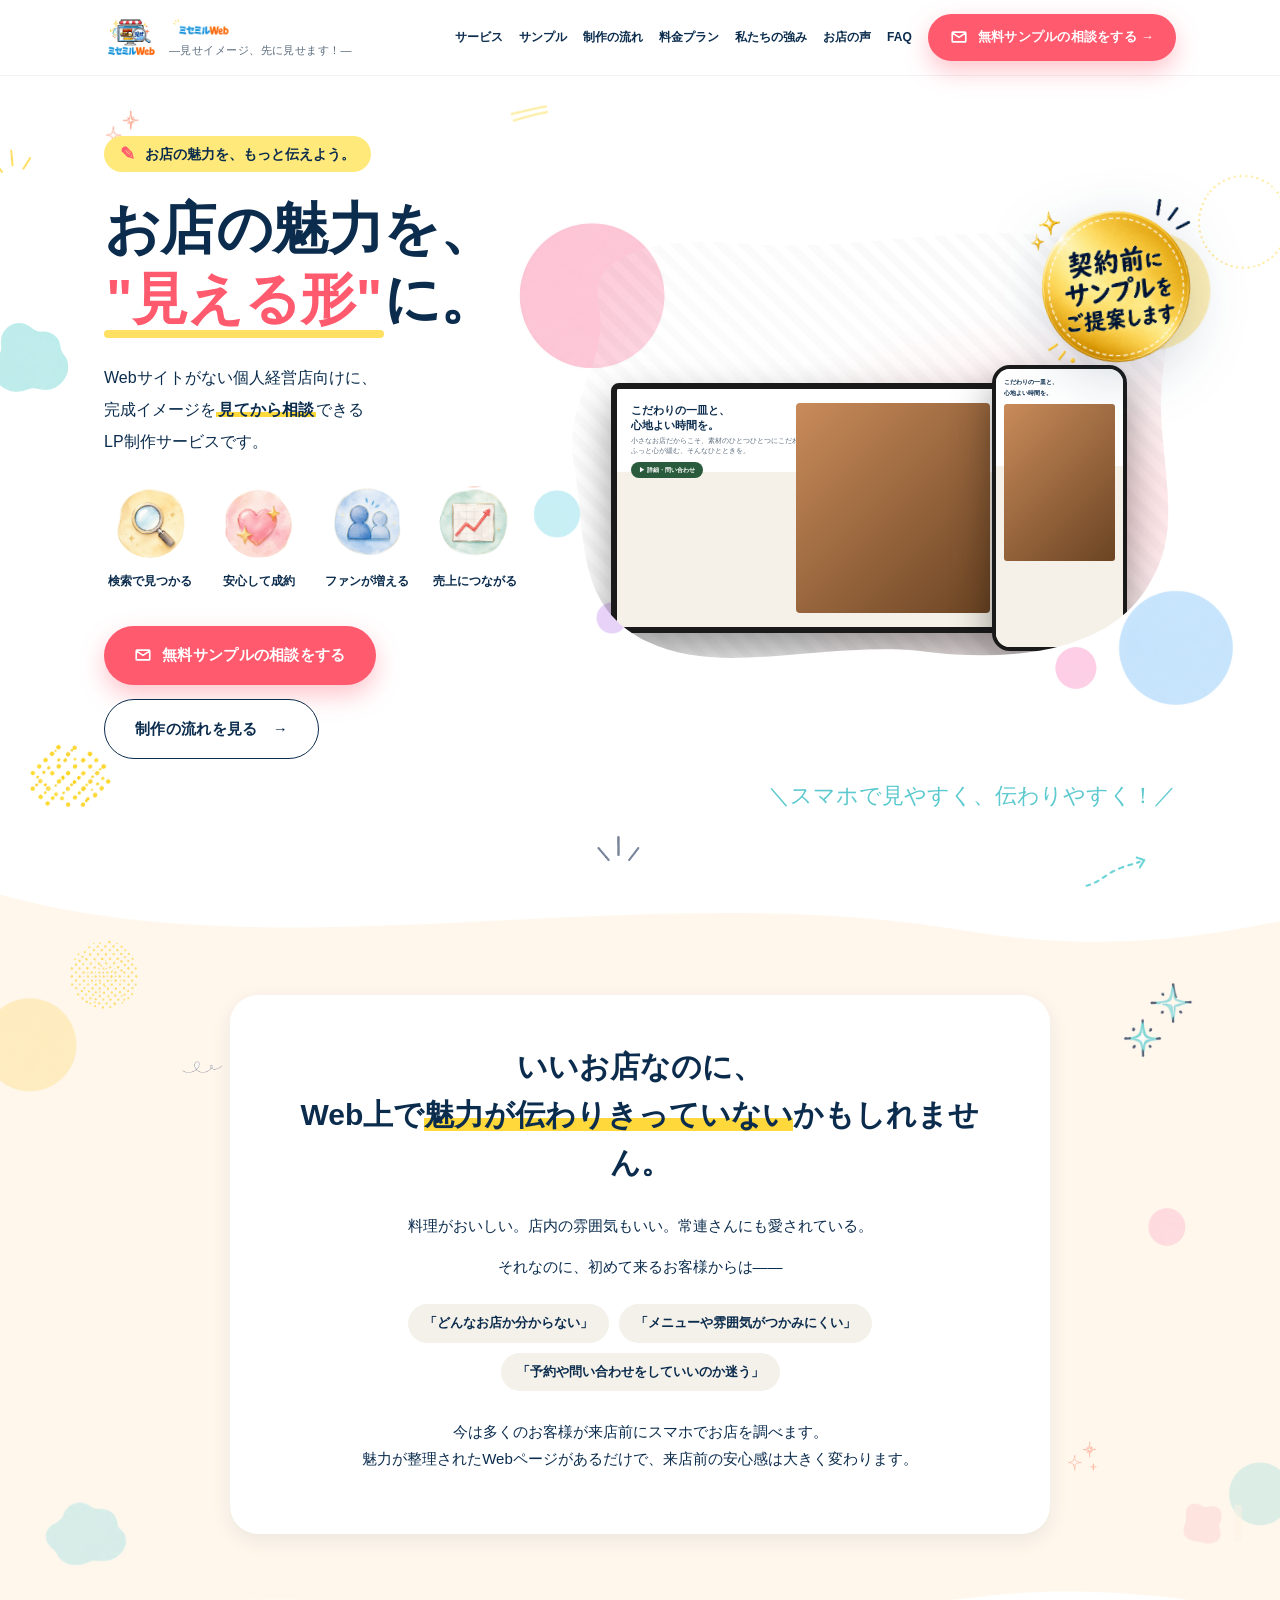
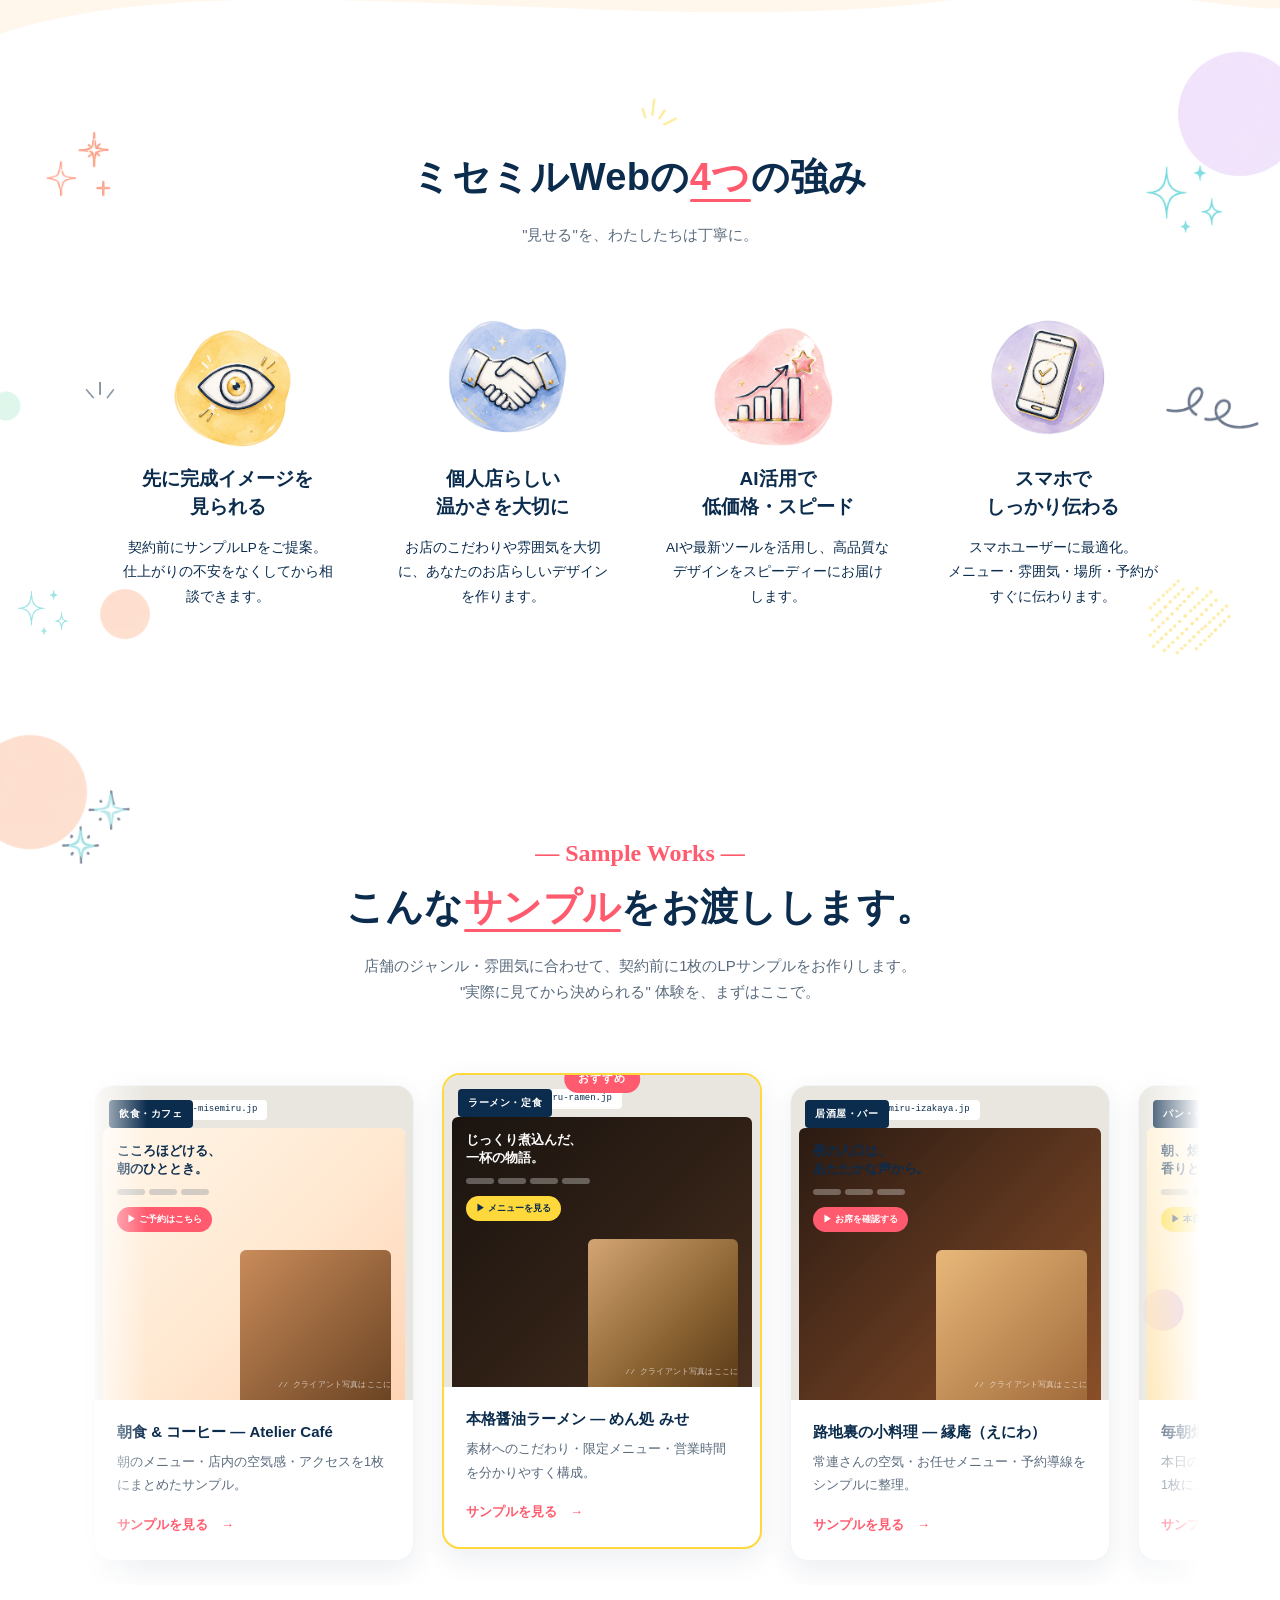
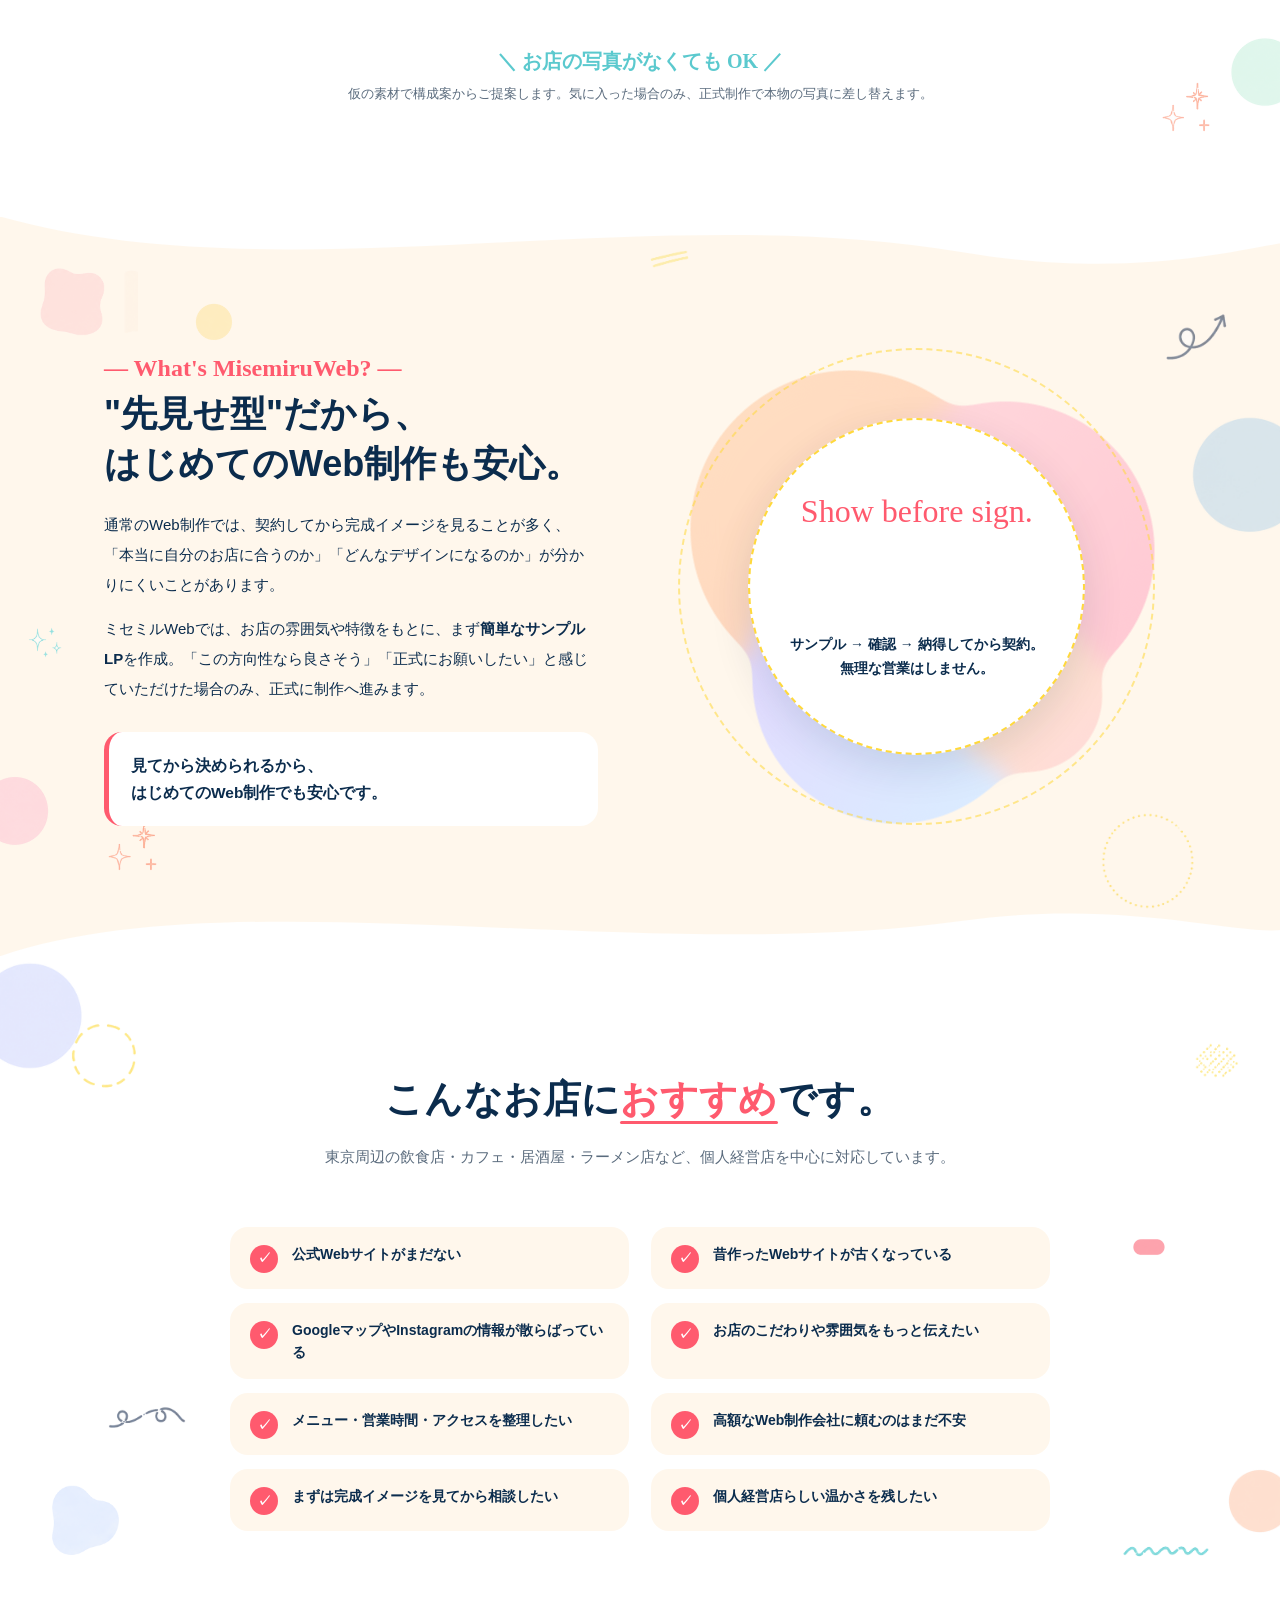
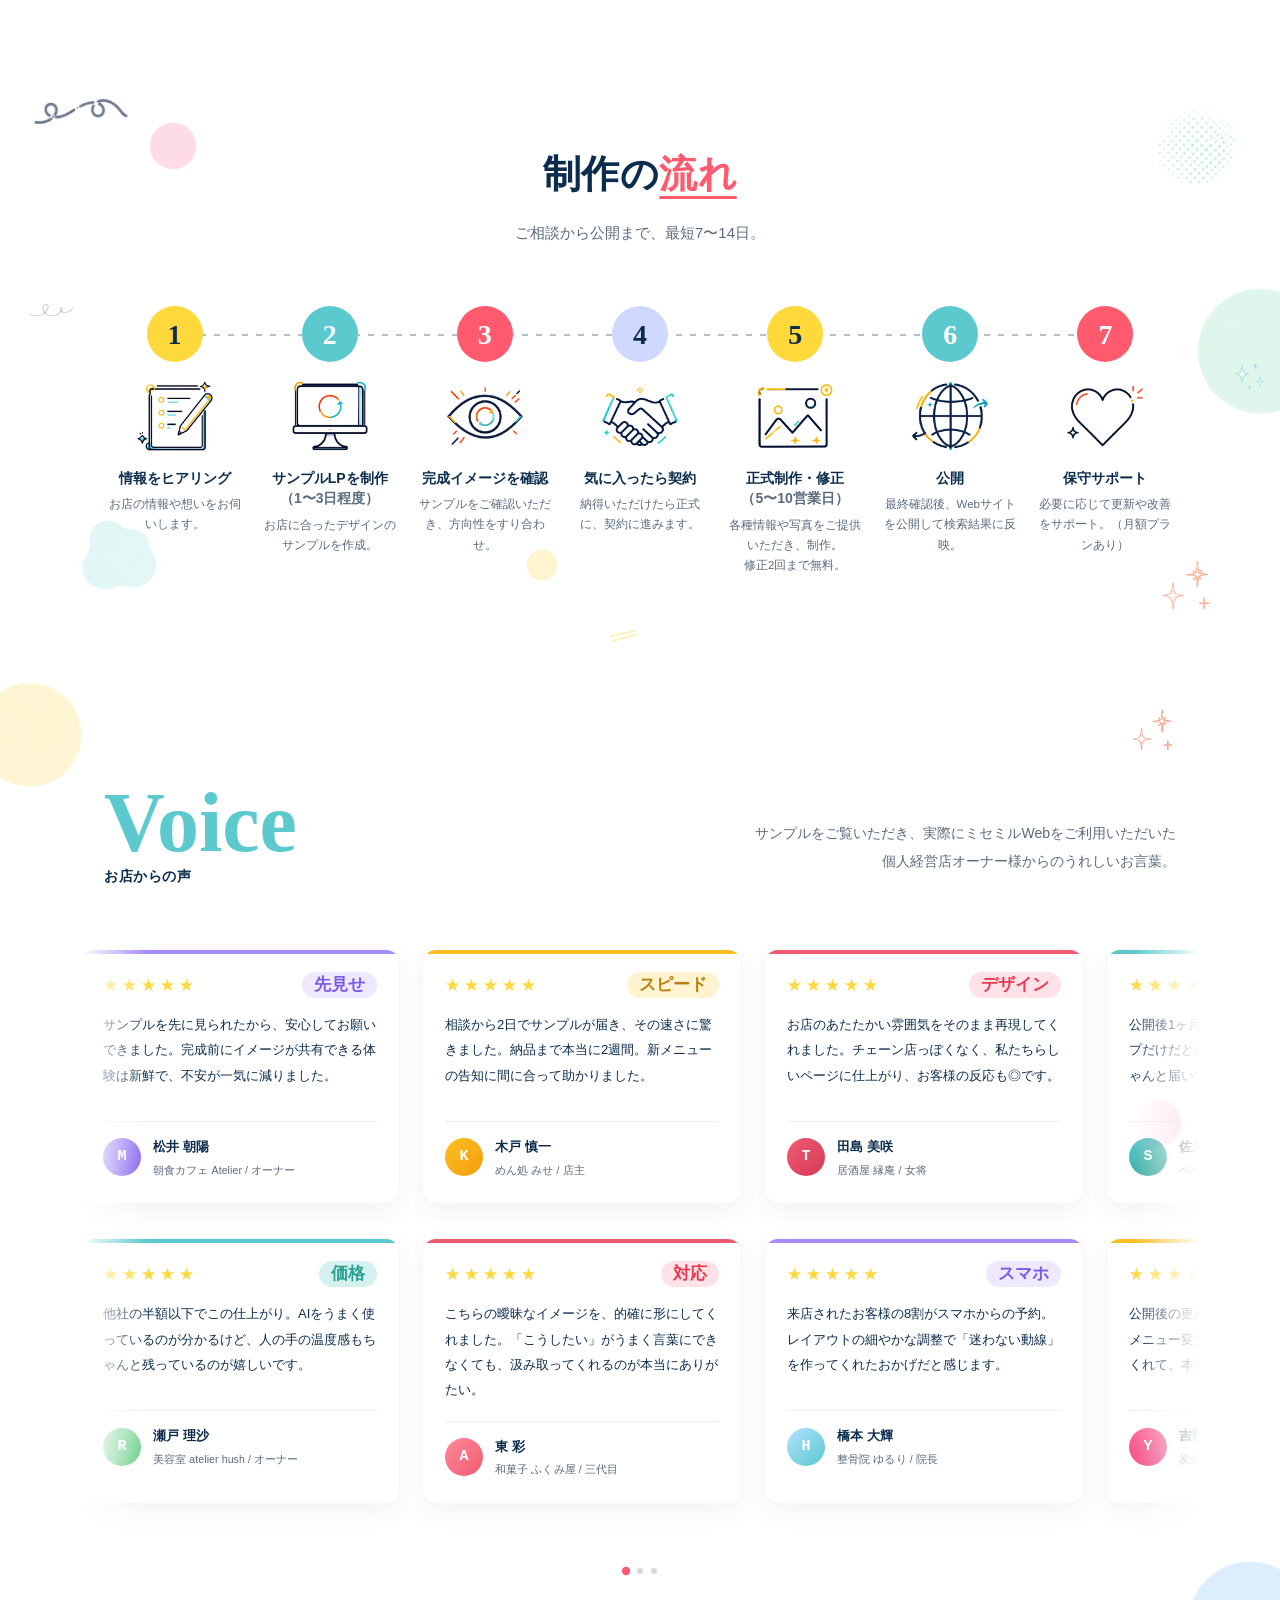
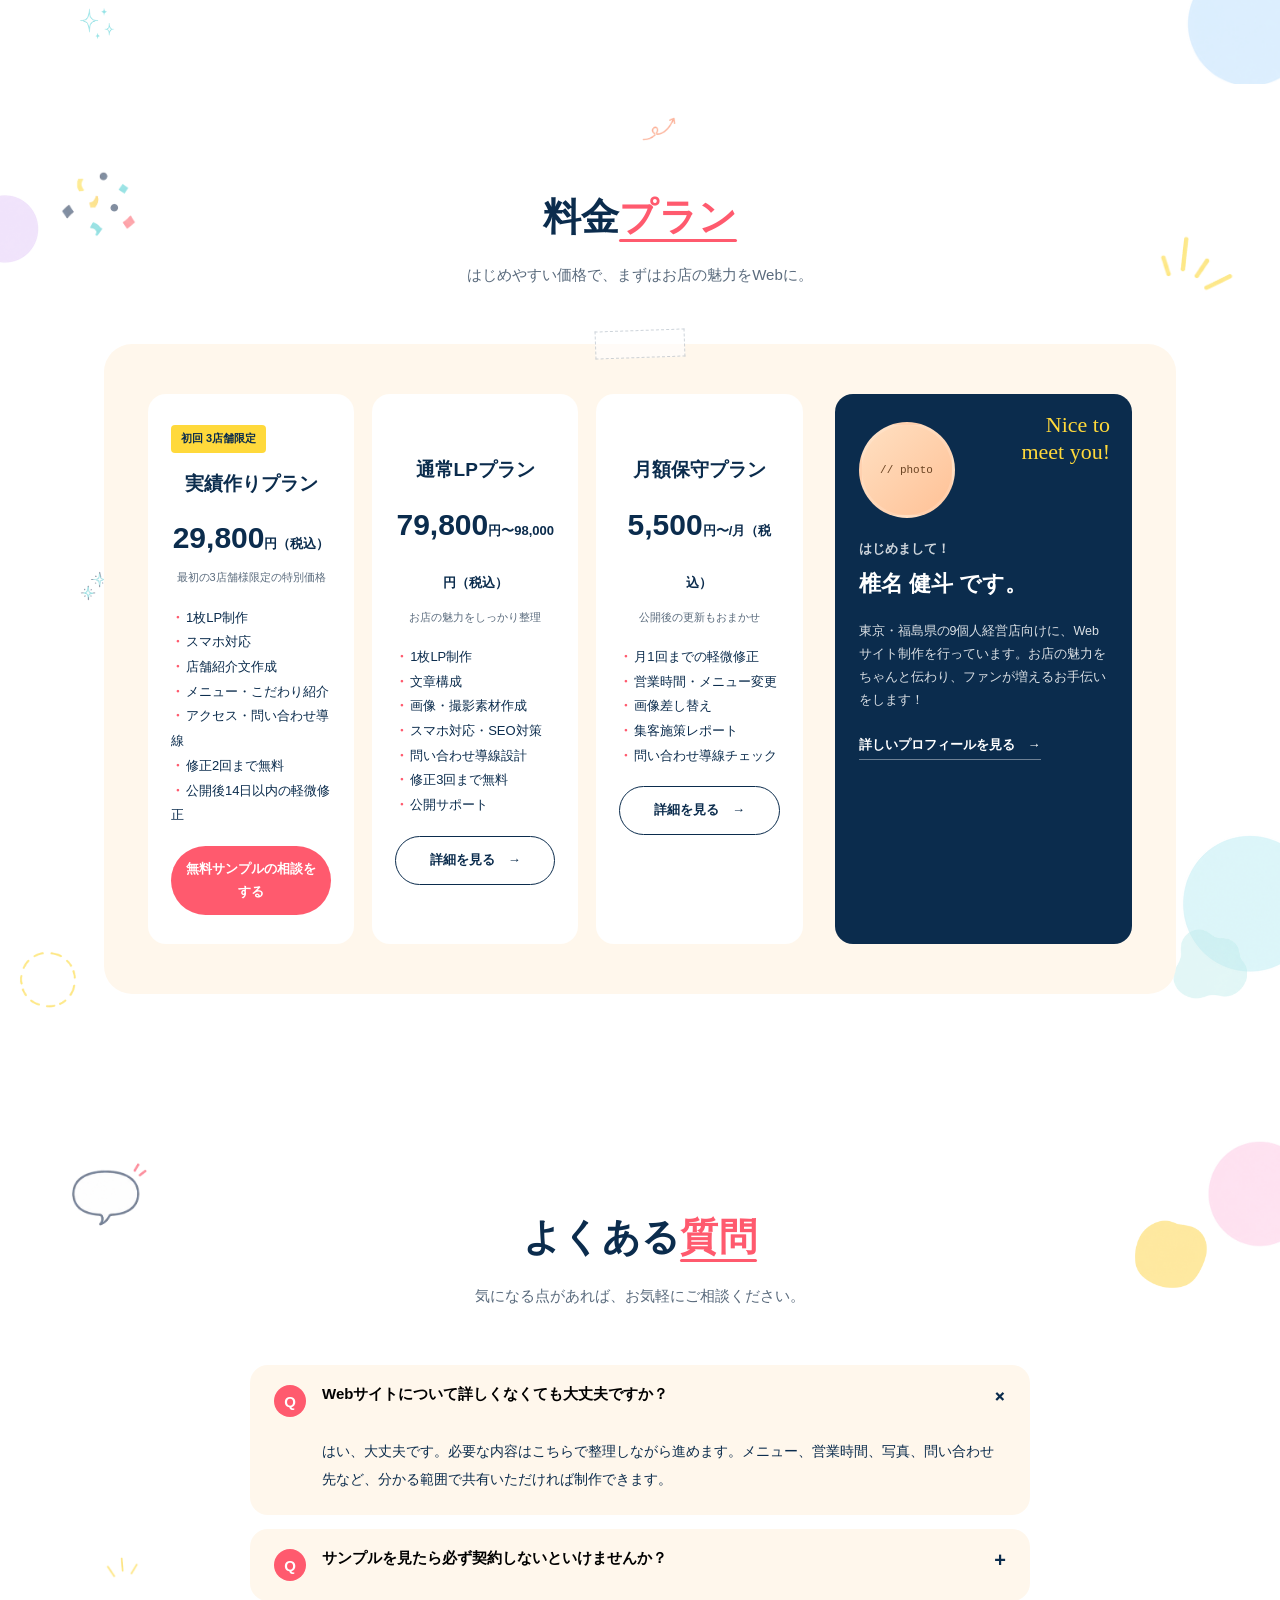
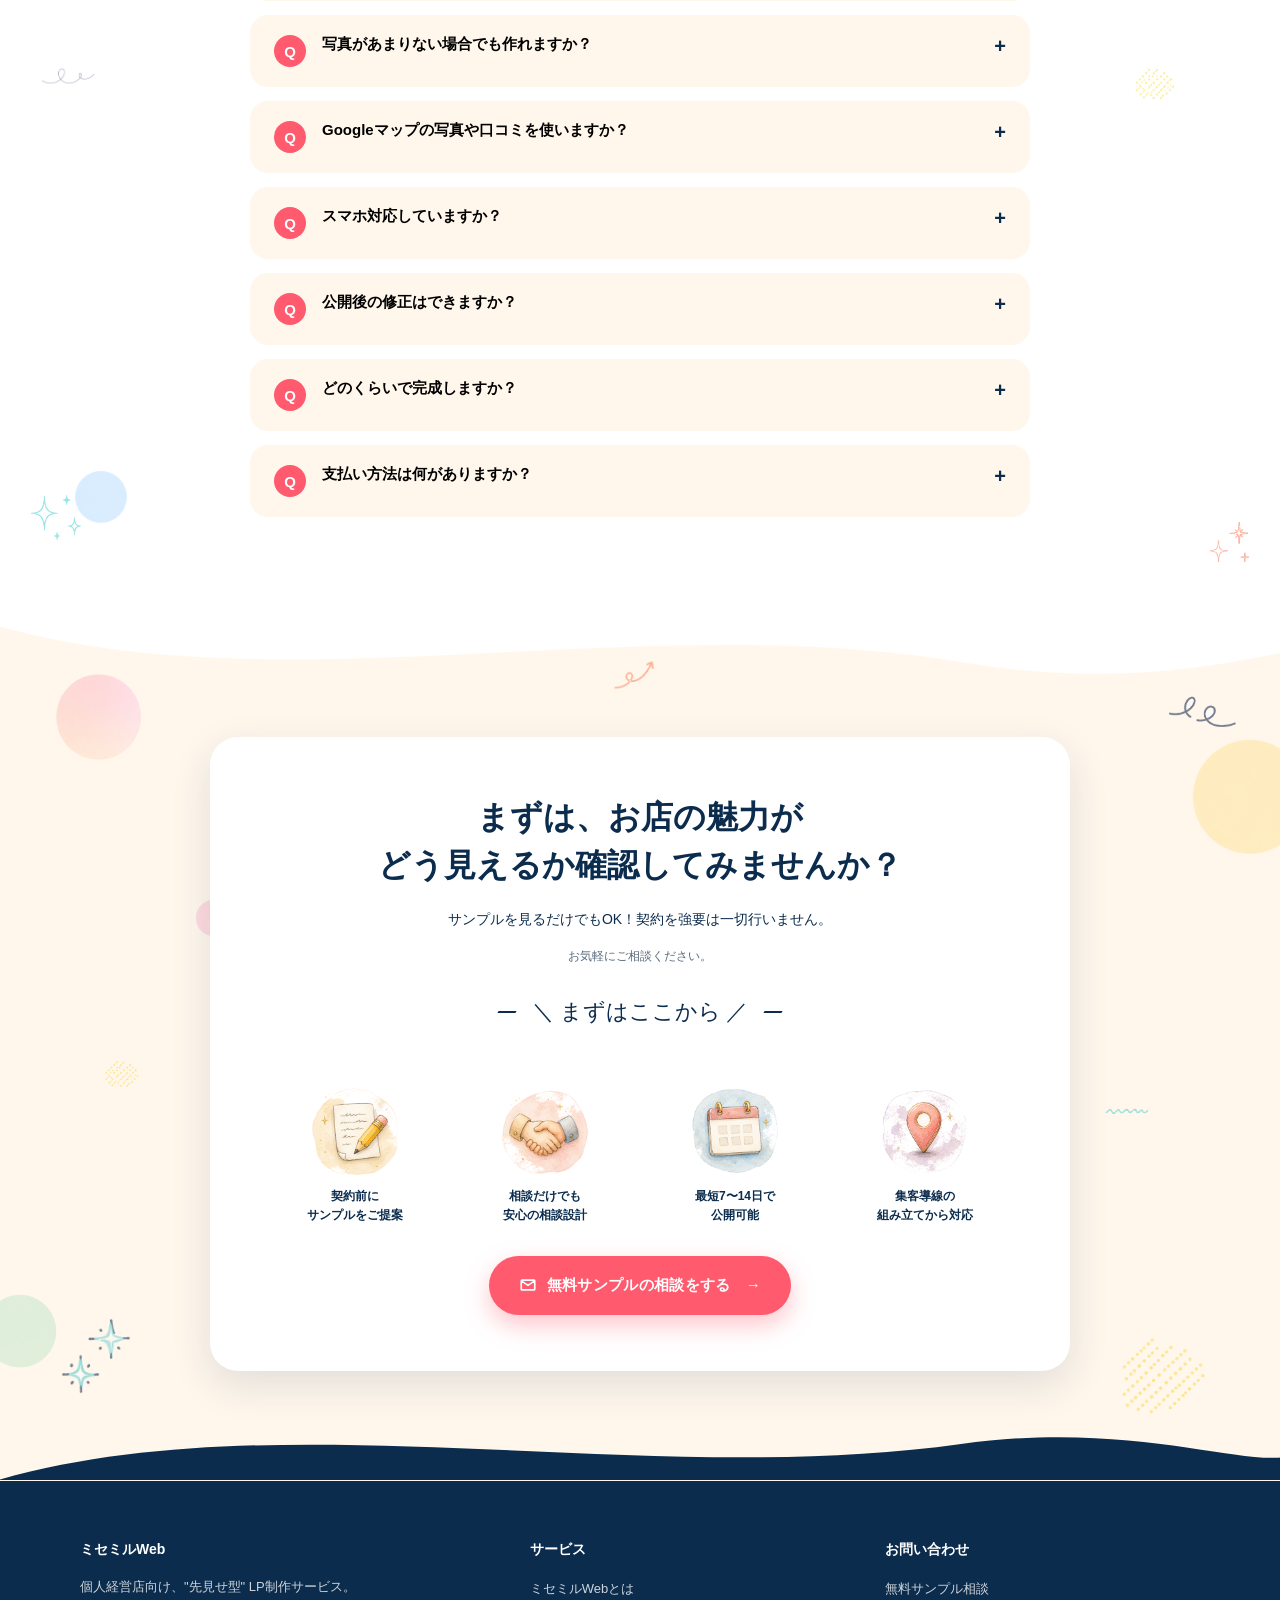
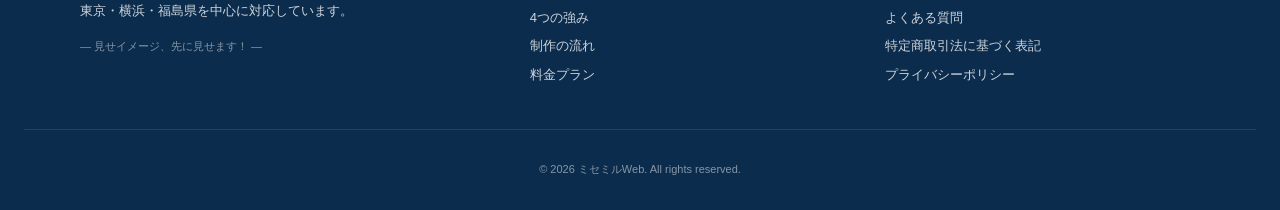
==== commit c1fe814c: "LPページ追加・モックアップ画像差し替え・スタイル調整 Co-Authored-By: Claude Sonnet 4.6 <noreply@anthropic.com>" ====
--- a/_bootstrap.html
+++ b/_bootstrap.html
@@ -1218,28 +1218,28 @@
 <!-- ========== Hero ========== -->
 <header class="hero" data-om-id="39151799:39">
   <!-- Decorations -->
-  <div class="deco deco-hover float" style="left: -30px; top: 240px; width: 120px; height: 80px; --hx: 8px; --hy: -4px; --hr: -6deg; translate: -3.76102px -4.39793px;" data-om-id="39151799:40">
+  <div class="deco deco-hover float" style="left: -30px; top: 240px; width: 120px; height: 80px; --hx: 8px; --hy: -4px; --hr: -6deg; translate: -2.05254px 1.47166px;" data-om-id="39151799:40">
     <img src="./mint_blob_shape.png" alt="" data-om-id="39151799:41">
   </div>
-  <div class="deco deco-hover drift" style="left: 24px; bottom: 60px; width: 96px; height: 120px; --hx: -4px; --hy: 6px; --hr: 8deg; translate: -2.4178px -2.82724px;" data-om-id="39151799:42">
+  <div class="deco deco-hover drift" style="left: 24px; bottom: 60px; width: 96px; height: 120px; --hx: -4px; --hy: 6px; --hr: 8deg; translate: -1.31949px 0.946069px;" data-om-id="39151799:42">
     <img src="./yellow_dotted_diamond.png" alt="" data-om-id="39151799:43">
   </div>
-  <div class="deco float" style="left: 8%; top: 30px; width: 42px; height: 42px; opacity: 0.7; translate: -1.61186px -1.88483px;" data-om-id="39151799:44">
+  <div class="deco float" style="left: 8%; top: 30px; width: 42px; height: 42px; opacity: 0.7; translate: -0.879661px 0.630713px;" data-om-id="39151799:44">
     <img src="./coral_sparkle_set.png" alt="" data-om-id="39151799:45">
   </div>
-  <div class="deco drift" style="left: 46%; bottom: 30px; width: 64px; height: 36px; opacity: 0.55; translate: -3.76102px -4.39793px;" data-om-id="39151799:46">
+  <div class="deco drift" style="left: 46%; bottom: 30px; width: 64px; height: 36px; opacity: 0.55; translate: -2.05254px 1.47166px;" data-om-id="39151799:46">
     <img src="./navy_emphasis_lines.png" alt="" data-om-id="39151799:47">
   </div>
-  <div class="deco float" style="right: -30px; top: 90px; width: 130px; height: 110px; opacity: 0.45; translate: -2.4178px -2.82724px;" data-om-id="39151799:48">
+  <div class="deco float" style="right: -30px; top: 90px; width: 130px; height: 110px; opacity: 0.45; translate: -1.31949px 0.946069px;" data-om-id="39151799:48">
     <img src="./yellow_dotted_ring.png" alt="" data-om-id="39151799:49">
   </div>
-  <div class="deco drift" style="right: 10%; bottom: 0px; width: 72px; height: 48px; opacity: 0.7; translate: -1.61186px -1.88483px;" data-om-id="39151799:50">
+  <div class="deco drift" style="right: 10%; bottom: 0px; width: 72px; height: 48px; opacity: 0.7; translate: -0.879661px 0.630713px;" data-om-id="39151799:50">
     <img src="./teal_dashed_arrow.png" alt="" data-om-id="39151799:51">
   </div>
-  <div class="deco" style="left: 38%; top: 24px; width: 90px; height: 24px; opacity: 0.55; translate: -3.76102px -4.39793px;" data-om-id="39151799:52">
+  <div class="deco" style="left: 38%; top: 24px; width: 90px; height: 24px; opacity: 0.55; translate: -2.05254px 1.47166px;" data-om-id="39151799:52">
     <img src="./yellow_double_stroke.png" alt="" data-om-id="39151799:53">
   </div>
-  <div class="deco float" style="left: -12px; top: 60px; width: 50px; height: 50px; opacity: 0.6; translate: -2.4178px -2.82724px;" data-om-id="39151799:54">
+  <div class="deco float" style="left: -12px; top: 60px; width: 50px; height: 50px; opacity: 0.6; translate: -1.31949px 0.946069px;" data-om-id="39151799:54">
     <img src="./yellow_accent_rays.png" alt="" data-om-id="39151799:55">
   </div>
 
@@ -1317,25 +1317,25 @@
   <img class="pcircle pc-emp-1" src="./yellow.png" alt="" data-om-id="39151799:117">
   <img class="pcircle pc-emp-2" src="./aqua.png" alt="" data-om-id="39151799:118">
   <img class="pcircle pc-emp-3" src="./rose.png" alt="" data-om-id="39151799:119">
-  <div class="deco float" style="left: 5%; top: 40px; width: 80px; height: 80px; opacity: 0.6;" data-om-id="39151799:120">
+  <div class="deco float" style="left:5%;top:40px;width:80px;height:80px;opacity:.6" data-om-id="39151799:120">
     <img src="./yellow_dotted_circle.png" alt="" data-om-id="39151799:121">
   </div>
-  <div class="deco drift" style="right: 6%; top: 80px; width: 90px; height: 90px; opacity: 0.7;" data-om-id="39151799:122">
+  <div class="deco drift" style="right:6%;top:80px;width:90px;height:90px;opacity:.7" data-om-id="39151799:122">
     <img src="./teal_sparkle_cluster.png" alt="" data-om-id="39151799:123">
   </div>
-  <div class="deco float" style="left: 2%; bottom: 60px; width: 120px; height: 80px; opacity: 0.55;" data-om-id="39151799:124">
+  <div class="deco float" style="left:2%;bottom:60px;width:120px;height:80px;opacity:.55" data-om-id="39151799:124">
     <img src="./aqua_blob.png" alt="" data-om-id="39151799:125">
   </div>
-  <div class="deco drift" style="right: 3%; bottom: 80px; width: 60px; height: 60px; opacity: 0.5;" data-om-id="39151799:126">
+  <div class="deco drift" style="right:3%;bottom:80px;width:60px;height:60px;opacity:.5" data-om-id="39151799:126">
     <img src="./pink_blob_shape.png" alt="" data-om-id="39151799:127">
   </div>
-  <div class="deco" style="left: 14%; top: 160px; width: 46px; height: 24px; opacity: 0.6;" data-om-id="39151799:128">
+  <div class="deco" style="left:14%;top:160px;width:46px;height:24px;opacity:.6" data-om-id="39151799:128">
     <img src="./navy_small_squiggle.png" alt="" data-om-id="39151799:129">
   </div>
-  <div class="deco float" style="right: 14%; bottom: 160px; width: 36px; height: 36px; opacity: 0.55;" data-om-id="39151799:130">
+  <div class="deco float" style="right:14%;bottom:160px;width:36px;height:36px;opacity:.55" data-om-id="39151799:130">
     <img src="./coral_sparkle_set.png" alt="" data-om-id="39151799:131">
   </div>
-  <div class="deco" style="right: 18%; top: 200px; width: 80px; height: 20px; opacity: 0.45;" data-om-id="39151799:132">
+  <div class="deco" style="right:18%;top:200px;width:80px;height:20px;opacity:.45" data-om-id="39151799:132">
     <img src="./yellow_double_stroke.png" alt="" data-om-id="39151799:133">
   </div>
 
@@ -1359,25 +1359,25 @@
   <img class="pcircle pc-str-1" src="./lavender.png" alt="" data-om-id="39151799:148">
   <img class="pcircle pc-str-2" src="./peach.png" alt="" data-om-id="39151799:149">
   <img class="pcircle pc-str-3" src="./mint.png" alt="" data-om-id="39151799:150">
-  <div class="deco float" style="left: 3%; top: 90px; width: 80px; height: 80px; opacity: 0.7;" data-om-id="39151799:151">
+  <div class="deco float" style="left:3%;top:90px;width:80px;height:80px;opacity:.7" data-om-id="39151799:151">
     <img src="./coral_sparkle_set.png" alt="" data-om-id="39151799:152">
   </div>
-  <div class="deco drift" style="right: 4%; top: 120px; width: 90px; height: 90px; opacity: 0.7;" data-om-id="39151799:153">
+  <div class="deco drift" style="right:4%;top:120px;width:90px;height:90px;opacity:.7" data-om-id="39151799:153">
     <img src="./teal_sparkle_trio.png" alt="" data-om-id="39151799:154">
   </div>
-  <div class="deco" style="right: 1%; top: 50%; width: 110px; height: 60px; opacity: 0.6;" data-om-id="39151799:155">
+  <div class="deco" style="right:1%;top:50%;width:110px;height:60px;opacity:.6" data-om-id="39151799:155">
     <img src="./navy_loop_scribble.png" alt="" data-om-id="39151799:156">
   </div>
-  <div class="deco float" style="left: 1%; bottom: 80px; width: 60px; height: 60px; opacity: 0.55;" data-om-id="39151799:157">
+  <div class="deco float" style="left:1%;bottom:80px;width:60px;height:60px;opacity:.55" data-om-id="39151799:157">
     <img src="./teal_sparkle_trio.png" alt="" data-om-id="39151799:158">
   </div>
-  <div class="deco drift" style="left: 6%; top: 50%; width: 46px; height: 24px; opacity: 0.55;" data-om-id="39151799:159">
+  <div class="deco drift" style="left:6%;top:50%;width:46px;height:24px;opacity:.55" data-om-id="39151799:159">
     <img src="./navy_emphasis_lines.png" alt="" data-om-id="39151799:160">
   </div>
-  <div class="deco float" style="right: 2%; bottom: 60px; width: 130px; height: 90px; opacity: 0.45;" data-om-id="39151799:161">
+  <div class="deco float" style="right:2%;bottom:60px;width:130px;height:90px;opacity:.45" data-om-id="39151799:161">
     <img src="./yellow_dotted_diagonal.png" alt="" data-om-id="39151799:162">
   </div>
-  <div class="deco" style="left: 48%; top: 60px; width: 90px; height: 36px; opacity: 0.5;" data-om-id="39151799:163">
+  <div class="deco" style="left:48%;top:60px;width:90px;height:36px;opacity:.5" data-om-id="39151799:163">
     <img src="./yellow_sunburst_rays.png" alt="" data-om-id="39151799:164">
   </div>
 
@@ -1415,10 +1415,10 @@
   <img class="pcircle pc-smp-1" src="./peach.png" alt="" data-om-id="39151799:197">
   <img class="pcircle pc-smp-2" src="./mint.png" alt="" data-om-id="39151799:198">
   <img class="pcircle pc-smp-3" src="./lavender.png" alt="" data-om-id="39151799:199">
-  <div class="deco float" style="left: 4%; top: 60px; width: 90px; height: 90px; opacity: 0.5;" data-om-id="39151799:200">
+  <div class="deco float" style="left:4%;top:60px;width:90px;height:90px;opacity:.5" data-om-id="39151799:200">
     <img src="./teal_sparkle_cluster.png" alt="" data-om-id="39151799:201">
   </div>
-  <div class="deco drift" style="right: 5%; bottom: 80px; width: 60px; height: 60px; opacity: 0.55;" data-om-id="39151799:202">
+  <div class="deco drift" style="right:5%;bottom:80px;width:60px;height:60px;opacity:.55" data-om-id="39151799:202">
     <img src="./coral_sparkle_set.png" alt="" data-om-id="39151799:203">
   </div>
 
@@ -1663,22 +1663,22 @@
   <img class="pcircle pc-abt-1" src="./sky.png" alt="" data-om-id="39151799:332">
   <img class="pcircle pc-abt-2" src="./rose.png" alt="" data-om-id="39151799:333">
   <img class="pcircle pc-abt-3" src="./yellow.png" alt="" data-om-id="39151799:334">
-  <div class="deco drift" style="left: 3%; top: 40px; width: 100px; height: 90px; opacity: 0.55;" data-om-id="39151799:335">
+  <div class="deco drift" style="left:3%;top:40px;width:100px;height:90px;opacity:.55" data-om-id="39151799:335">
     <img src="./pink_blob_shape.png" alt="" data-om-id="39151799:336">
   </div>
-  <div class="deco float" style="right: 6%; bottom: 40px; width: 110px; height: 110px; opacity: 0.5;" data-om-id="39151799:337">
+  <div class="deco float" style="right:6%;bottom:40px;width:110px;height:110px;opacity:.5" data-om-id="39151799:337">
     <img src="./yellow_dotted_ring.png" alt="" data-om-id="39151799:338">
   </div>
-  <div class="deco float" style="left: 8%; bottom: 80px; width: 60px; height: 60px; opacity: 0.55;" data-om-id="39151799:339">
+  <div class="deco float" style="left:8%;bottom:80px;width:60px;height:60px;opacity:.55" data-om-id="39151799:339">
     <img src="./coral_sparkle_set.png" alt="" data-om-id="39151799:340">
   </div>
-  <div class="deco drift" style="right: 3%; top: 90px; width: 90px; height: 60px; opacity: 0.5;" data-om-id="39151799:341">
+  <div class="deco drift" style="right:3%;top:90px;width:90px;height:60px;opacity:.5" data-om-id="39151799:341">
     <img src="./navy_loop_arrow.png" alt="" data-om-id="39151799:342">
   </div>
-  <div class="deco" style="left: 48%; top: 30px; width: 110px; height: 24px; opacity: 0.5;" data-om-id="39151799:343">
+  <div class="deco" style="left:48%;top:30px;width:110px;height:24px;opacity:.5" data-om-id="39151799:343">
     <img src="./yellow_double_stroke.png" alt="" data-om-id="39151799:344">
   </div>
-  <div class="deco float" style="left: 2%; top: 55%; width: 38px; height: 38px; opacity: 0.6;" data-om-id="39151799:345">
+  <div class="deco float" style="left:2%;top:55%;width:38px;height:38px;opacity:.6" data-om-id="39151799:345">
     <img src="./teal_sparkle_trio.png" alt="" data-om-id="39151799:346">
   </div>
 
@@ -1692,10 +1692,10 @@
     </div>
     <div class="about-vis" id="aboutVis" data-om-id="39151799:357">
       <div class="blob-stage" data-om-id="39151799:358">
-        <div class="lump l1" data-om-id="39151799:359" style=""></div>
-        <div class="lump l2" data-om-id="39151799:360" style=""></div>
-        <div class="lump l3" data-om-id="39151799:361" style=""></div>
-        <div class="lump l4" data-om-id="39151799:362" style=""></div>
+        <div class="lump l1" data-om-id="39151799:359"></div>
+        <div class="lump l2" data-om-id="39151799:360"></div>
+        <div class="lump l3" data-om-id="39151799:361"></div>
+        <div class="lump l4" data-om-id="39151799:362"></div>
       </div>
       <div class="pulse-ring" data-om-id="39151799:363"></div>
       <div class="core" data-om-id="39151799:364">
@@ -1751,25 +1751,25 @@
   <img class="pcircle pc-flw-1" src="./mint.png" alt="" data-om-id="39151799:413">
   <img class="pcircle pc-flw-2" src="./pink.png" alt="" data-om-id="39151799:414">
   <img class="pcircle pc-flw-3" src="./yellow.png" alt="" data-om-id="39151799:415">
-  <div class="deco float" style="left: 2%; top: 40px; width: 110px; height: 60px; opacity: 0.6;" data-om-id="39151799:416">
+  <div class="deco float" style="left:2%;top:40px;width:110px;height:60px;opacity:.6" data-om-id="39151799:416">
     <img src="./navy_curly_flourish.png" alt="" data-om-id="39151799:417">
   </div>
-  <div class="deco drift" style="right: 3%; top: 60px; width: 90px; height: 90px; opacity: 0.6;" data-om-id="39151799:418">
+  <div class="deco drift" style="right:3%;top:60px;width:90px;height:90px;opacity:.6" data-om-id="39151799:418">
     <img src="./aqua_halftone_circle.png" alt="" data-om-id="39151799:419">
   </div>
-  <div class="deco float" style="left: 4%; bottom: 80px; width: 130px; height: 80px; opacity: 0.45;" data-om-id="39151799:420">
+  <div class="deco float" style="left:4%;bottom:80px;width:130px;height:80px;opacity:.45" data-om-id="39151799:420">
     <img src="./mint_blob_shape.png" alt="" data-om-id="39151799:421">
   </div>
-  <div class="deco drift" style="right: 5%; bottom: 60px; width: 60px; height: 60px; opacity: 0.6;" data-om-id="39151799:422">
+  <div class="deco drift" style="right:5%;bottom:60px;width:60px;height:60px;opacity:.6" data-om-id="39151799:422">
     <img src="./coral_sparkle_set.png" alt="" data-om-id="39151799:423">
   </div>
-  <div class="deco" style="left: 46%; bottom: 30px; width: 70px; height: 18px; opacity: 0.45;" data-om-id="39151799:424">
+  <div class="deco" style="left:46%;bottom:30px;width:70px;height:18px;opacity:.45" data-om-id="39151799:424">
     <img src="./yellow_double_stroke.png" alt="" data-om-id="39151799:425">
   </div>
-  <div class="deco float" style="right: 1%; top: 50%; width: 36px; height: 36px; opacity: 0.55;" data-om-id="39151799:426">
+  <div class="deco float" style="right:1%;top:50%;width:36px;height:36px;opacity:.55" data-om-id="39151799:426">
     <img src="./teal_sparkle_trio.png" alt="" data-om-id="39151799:427">
   </div>
-  <div class="deco" style="left: 2%; top: 40%; width: 50px; height: 30px; opacity: 0.55;" data-om-id="39151799:428">
+  <div class="deco" style="left:2%;top:40%;width:50px;height:30px;opacity:.55" data-om-id="39151799:428">
     <img src="./navy_small_squiggle.png" alt="" data-om-id="39151799:429">
   </div>
 
@@ -1832,10 +1832,10 @@
   <img class="pcircle pc-voi-1" src="./yellow.png" alt="" data-om-id="39151799:485">
   <img class="pcircle pc-voi-2" src="./sky.png" alt="" data-om-id="39151799:486">
   <img class="pcircle pc-voi-3" src="./rose.png" alt="" data-om-id="39151799:487">
-  <div class="deco float" style="right: 8%; top: 30px; width: 50px; height: 50px; opacity: 0.7;" data-om-id="39151799:488">
+  <div class="deco float" style="right:8%;top:30px;width:50px;height:50px;opacity:.7" data-om-id="39151799:488">
     <img src="./coral_sparkle_set.png" alt="" data-om-id="39151799:489">
   </div>
-  <div class="deco drift" style="left: 6%; bottom: 40px; width: 40px; height: 40px; opacity: 0.6;" data-om-id="39151799:490">
+  <div class="deco drift" style="left:6%;bottom:40px;width:40px;height:40px;opacity:.6" data-om-id="39151799:490">
     <img src="./teal_sparkle_trio.png" alt="" data-om-id="39151799:491">
   </div>
 
@@ -2091,25 +2091,25 @@
   <img class="pcircle pc-prc-1" src="./aqua.png" alt="" data-om-id="39151799:587">
   <img class="pcircle pc-prc-2" src="./lavender.png" alt="" data-om-id="39151799:588">
   <img class="pcircle pc-prc-3" src="./peach.png" alt="" data-om-id="39151799:589">
-  <div class="deco float" style="left: 3%; top: 80px; width: 120px; height: 80px; opacity: 0.5;" data-om-id="39151799:590">
+  <div class="deco float" style="left:3%;top:80px;width:120px;height:80px;opacity:.5" data-om-id="39151799:590">
     <img src="./colorful_confetti.png" alt="" data-om-id="39151799:591">
   </div>
-  <div class="deco drift" style="right: 3%; top: 140px; width: 90px; height: 80px; opacity: 0.55;" data-om-id="39151799:592">
+  <div class="deco drift" style="right:3%;top:140px;width:90px;height:80px;opacity:.55" data-om-id="39151799:592">
     <img src="./yellow_sunburst_rays.png" alt="" data-om-id="39151799:593">
   </div>
-  <div class="deco float" style="left: 1%; bottom: 80px; width: 70px; height: 70px; opacity: 0.55;" data-om-id="39151799:594">
+  <div class="deco float" style="left:1%;bottom:80px;width:70px;height:70px;opacity:.55" data-om-id="39151799:594">
     <img src="./yellow_dashed_circle.png" alt="" data-om-id="39151799:595">
   </div>
-  <div class="deco drift" style="right: 1%; bottom: 90px; width: 120px; height: 80px; opacity: 0.45;" data-om-id="39151799:596">
+  <div class="deco drift" style="right:1%;bottom:90px;width:120px;height:80px;opacity:.45" data-om-id="39151799:596">
     <img src="./mint_blob_shape.png" alt="" data-om-id="39151799:597">
   </div>
-  <div class="deco" style="left: 48%; top: 30px; width: 90px; height: 30px; opacity: 0.55;" data-om-id="39151799:598">
+  <div class="deco" style="left:48%;top:30px;width:90px;height:30px;opacity:.55" data-om-id="39151799:598">
     <img src="./coral_curly_arrow.png" alt="" data-om-id="39151799:599">
   </div>
-  <div class="deco float" style="left: 6%; top: 48%; width: 34px; height: 34px; opacity: 0.6;" data-om-id="39151799:600">
+  <div class="deco float" style="left:6%;top:48%;width:34px;height:34px;opacity:.6" data-om-id="39151799:600">
     <img src="./teal_sparkle_cluster.png" alt="" data-om-id="39151799:601">
   </div>
-  <div class="deco" style="right: 9%; top: 60%; width: 80px; height: 24px; opacity: 0.45;" data-om-id="39151799:602">
+  <div class="deco" style="right:9%;top:60%;width:80px;height:24px;opacity:.45" data-om-id="39151799:602">
     <img src="./navy_loop_scribble.png" alt="" data-om-id="39151799:603">
   </div>
 
@@ -2182,25 +2182,25 @@
 <section id="faq" class="faq" data-om-id="39151799:660">
   <img class="pcircle pc-faq-1" src="./rose.png" alt="" data-om-id="39151799:661">
   <img class="pcircle pc-faq-2" src="./sky.png" alt="" data-om-id="39151799:662">
-  <div class="deco float" style="left: 5%; top: 60px; width: 90px; height: 80px; opacity: 0.55;" data-om-id="39151799:663">
+  <div class="deco float" style="left:5%;top:60px;width:90px;height:80px;opacity:.55" data-om-id="39151799:663">
     <img src="./speech_bubble_outline.png" alt="" data-om-id="39151799:664">
   </div>
-  <div class="deco drift" style="right: 5%; top: 120px; width: 90px; height: 80px; opacity: 0.55;" data-om-id="39151799:665">
+  <div class="deco drift" style="right:5%;top:120px;width:90px;height:80px;opacity:.55" data-om-id="39151799:665">
     <img src="./yellow_organic_circle.png" alt="" data-om-id="39151799:666">
   </div>
-  <div class="deco float" style="left: 2%; bottom: 80px; width: 60px; height: 60px; opacity: 0.55;" data-om-id="39151799:667">
+  <div class="deco float" style="left:2%;bottom:80px;width:60px;height:60px;opacity:.55" data-om-id="39151799:667">
     <img src="./teal_sparkle_trio.png" alt="" data-om-id="39151799:668">
   </div>
-  <div class="deco drift" style="right: 2%; bottom: 60px; width: 50px; height: 50px; opacity: 0.55;" data-om-id="39151799:669">
+  <div class="deco drift" style="right:2%;bottom:60px;width:50px;height:50px;opacity:.55" data-om-id="39151799:669">
     <img src="./coral_sparkle_set.png" alt="" data-om-id="39151799:670">
   </div>
-  <div class="deco" style="left: 3%; top: 50%; width: 60px; height: 30px; opacity: 0.45;" data-om-id="39151799:671">
+  <div class="deco" style="left:3%;top:50%;width:60px;height:30px;opacity:.45" data-om-id="39151799:671">
     <img src="./navy_small_squiggle.png" alt="" data-om-id="39151799:672">
   </div>
-  <div class="deco float" style="left: 8%; top: 40%; width: 40px; height: 40px; opacity: 0.5;" data-om-id="39151799:673">
+  <div class="deco float" style="left:8%;top:40%;width:40px;height:40px;opacity:.5" data-om-id="39151799:673">
     <img src="./yellow_accent_rays.png" alt="" data-om-id="39151799:674">
   </div>
-  <div class="deco" style="right: 8%; top: 50%; width: 46px; height: 46px; opacity: 0.5;" data-om-id="39151799:675">
+  <div class="deco" style="right:8%;top:50%;width:46px;height:46px;opacity:.5" data-om-id="39151799:675">
     <img src="./yellow_dotted_diamond.png" alt="" data-om-id="39151799:676">
   </div>
 
@@ -2250,25 +2250,25 @@
   <img class="pcircle pc-cta-1" src="./yellow.png" alt="" data-om-id="39151799:723">
   <img class="pcircle pc-cta-2" src="./mint.png" alt="" data-om-id="39151799:724">
   <img class="pcircle pc-cta-3" src="./rose.png" alt="" data-om-id="39151799:725">
-  <div class="deco drift" style="left: 3%; top: 40px; width: 120px; height: 100px; opacity: 0.5;" data-om-id="39151799:726">
+  <div class="deco drift" style="left:3%;top:40px;width:120px;height:100px;opacity:.5" data-om-id="39151799:726">
     <img src="./pink_gradient_circle.png" alt="" data-om-id="39151799:727">
   </div>
-  <div class="deco float" style="right: 4%; bottom: 60px; width: 130px; height: 90px; opacity: 0.5;" data-om-id="39151799:728">
+  <div class="deco float" style="right:4%;bottom:60px;width:130px;height:90px;opacity:.5" data-om-id="39151799:728">
     <img src="./yellow_dotted_diagonal.png" alt="" data-om-id="39151799:729">
   </div>
-  <div class="deco float" style="left: 4%; bottom: 80px; width: 90px; height: 90px; opacity: 0.55;" data-om-id="39151799:730">
+  <div class="deco float" style="left:4%;bottom:80px;width:90px;height:90px;opacity:.55" data-om-id="39151799:730">
     <img src="./teal_sparkle_cluster.png" alt="" data-om-id="39151799:731">
   </div>
-  <div class="deco drift" style="right: 3%; top: 60px; width: 80px; height: 50px; opacity: 0.55;" data-om-id="39151799:732">
+  <div class="deco drift" style="right:3%;top:60px;width:80px;height:50px;opacity:.55" data-om-id="39151799:732">
     <img src="./navy_loop_scribble.png" alt="" data-om-id="39151799:733">
   </div>
-  <div class="deco" style="left: 46%; top: 30px; width: 90px; height: 36px; opacity: 0.55;" data-om-id="39151799:734">
+  <div class="deco" style="left:46%;top:30px;width:90px;height:36px;opacity:.55" data-om-id="39151799:734">
     <img src="./coral_curly_arrow.png" alt="" data-om-id="39151799:735">
   </div>
-  <div class="deco float" style="left: 8%; top: 50%; width: 40px; height: 40px; opacity: 0.55;" data-om-id="39151799:736">
+  <div class="deco float" style="left:8%;top:50%;width:40px;height:40px;opacity:.55" data-om-id="39151799:736">
     <img src="./yellow_dotted_diamond.png" alt="" data-om-id="39151799:737">
   </div>
-  <div class="deco drift" style="right: 10%; top: 55%; width: 50px; height: 30px; opacity: 0.5;" data-om-id="39151799:738">
+  <div class="deco drift" style="right:10%;top:55%;width:50px;height:30px;opacity:.5" data-om-id="39151799:738">
     <img src="./teal_wavy_line.png" alt="" data-om-id="39151799:739">
   </div>
 
--- a/styles.css
+++ b/styles.css
@@ -51,18 +51,19 @@
   border-bottom: 1px solid rgba(11,44,77,0.06);
 }
 .nav-inner {
-  display: flex; align-items: center; gap: 32px;
+  display: flex; align-items: center; gap: 16px;
   padding: 14px 24px;
   max-width: var(--max);
   margin: 0 auto;
-}
-.nav-logo { display: flex; align-items: center; gap: 10px; }
+  flex-wrap: nowrap;
+}
+.nav-logo { display: flex; align-items: center; gap: 10px; flex-shrink: 0; }
 .nav-logo img { height: 44px; width: auto; }
 .nav-tag { font-size: 11px; color: var(--ink-mute); margin-top: 2px; letter-spacing: 0.04em; }
-.nav-links { display: flex; gap: 28px; margin-left: auto; }
+.nav-links { display: flex; gap: 16px; margin-left: auto; flex-shrink: 0; }
 .nav-links a {
-  font-weight: 700; font-size: 14px; position: relative;
-  transition: color .2s ease;
+  font-weight: 700; font-size: 12px; position: relative;
+  transition: color .2s ease; white-space: nowrap;
 }
 .nav-links a:hover { color: var(--coral); }
 .nav-links a::after {
@@ -159,16 +160,50 @@
   width: 100%;
   margin: 0 auto;
   aspect-ratio: 5 / 3.6;
-  background: linear-gradient(135deg, #2a1810 0%, #4a2b1a 50%, #2a1810 100%);
-  overflow: hidden;
-  box-shadow: 0 18px 40px rgba(11,44,77,0.14);
+  background: transparent;
+  overflow: visible;
   clip-path: url(#heroBlobClip);
   transition: transform .5s cubic-bezier(.2,.7,.2,1), box-shadow .5s ease;
   transform-origin: center center;
 }
+.hero-bg-photo {
+  position: absolute;
+  inset: 0;
+  width: 100%;
+  height: 100%;
+  object-fit: cover;
+  object-position: center;
+  z-index: 0;
+}
+/* デバイスラッパー：通常フロー＋負のmarginでblobに重ねる */
+.hero-devices {
+  display: flex;
+  align-items: flex-end;
+  gap: 0;
+  margin-top: -28%;
+  position: relative;
+  z-index: 3;
+}
+.mockup-laptop-img {
+  flex: 1 1 0;
+  min-width: 0;
+  filter: drop-shadow(0 20px 40px rgba(0,0,0,0.38));
+  transition: transform .5s cubic-bezier(.2,.7,.2,1);
+}
+.mockup-phone-img {
+  flex: 0 0 30%;
+  width: 30%;
+  filter: drop-shadow(0 20px 40px rgba(0,0,0,0.38));
+  transition: transform .5s cubic-bezier(.2,.7,.2,1);
+}
+.hero-devices:hover .mockup-laptop-img { transform: translateY(-4px) rotate(-0.4deg); }
+.hero-devices:hover .mockup-phone-img  { transform: translateY(-4px) rotate(0.8deg); }
+/* レストラン写真：ホバーで浮き上がる */
+.hero-visual {
+  transition: transform .5s cubic-bezier(.2,.7,.2,1);
+}
 .hero-visual:hover {
-  transform: translateY(-10px) scale(1.04);
-  box-shadow: 0 36px 60px rgba(11,44,77,0.28);
+  transform: translateY(-10px) scale(1.02);
   animation: none;
 }
 @keyframes heroWobble {
@@ -190,9 +225,9 @@
 .hero-visual .bg-ph {
   position: absolute; inset: 0;
   background:
-    radial-gradient(ellipse at 30% 35%, rgba(255, 200, 100, 0.35), transparent 50%),
-    radial-gradient(ellipse at 80% 60%, rgba(255, 180, 90, 0.25), transparent 55%),
-    repeating-linear-gradient(45deg, rgba(255,255,255,0.02) 0 8px, rgba(0,0,0,0.04) 8px 16px);
+    radial-gradient(ellipse at 28% 32%, rgba(255, 255, 255, 0.32), transparent 45%),
+    radial-gradient(ellipse at 78% 65%, rgba(255, 60, 80, 0.18), transparent 50%),
+    repeating-linear-gradient(45deg, rgba(255,255,255,0.04) 0 8px, rgba(0,0,0,0.02) 8px 16px);
 }
 .hero-visual .ph-label {
   position: absolute; left: 16px; bottom: 14px;
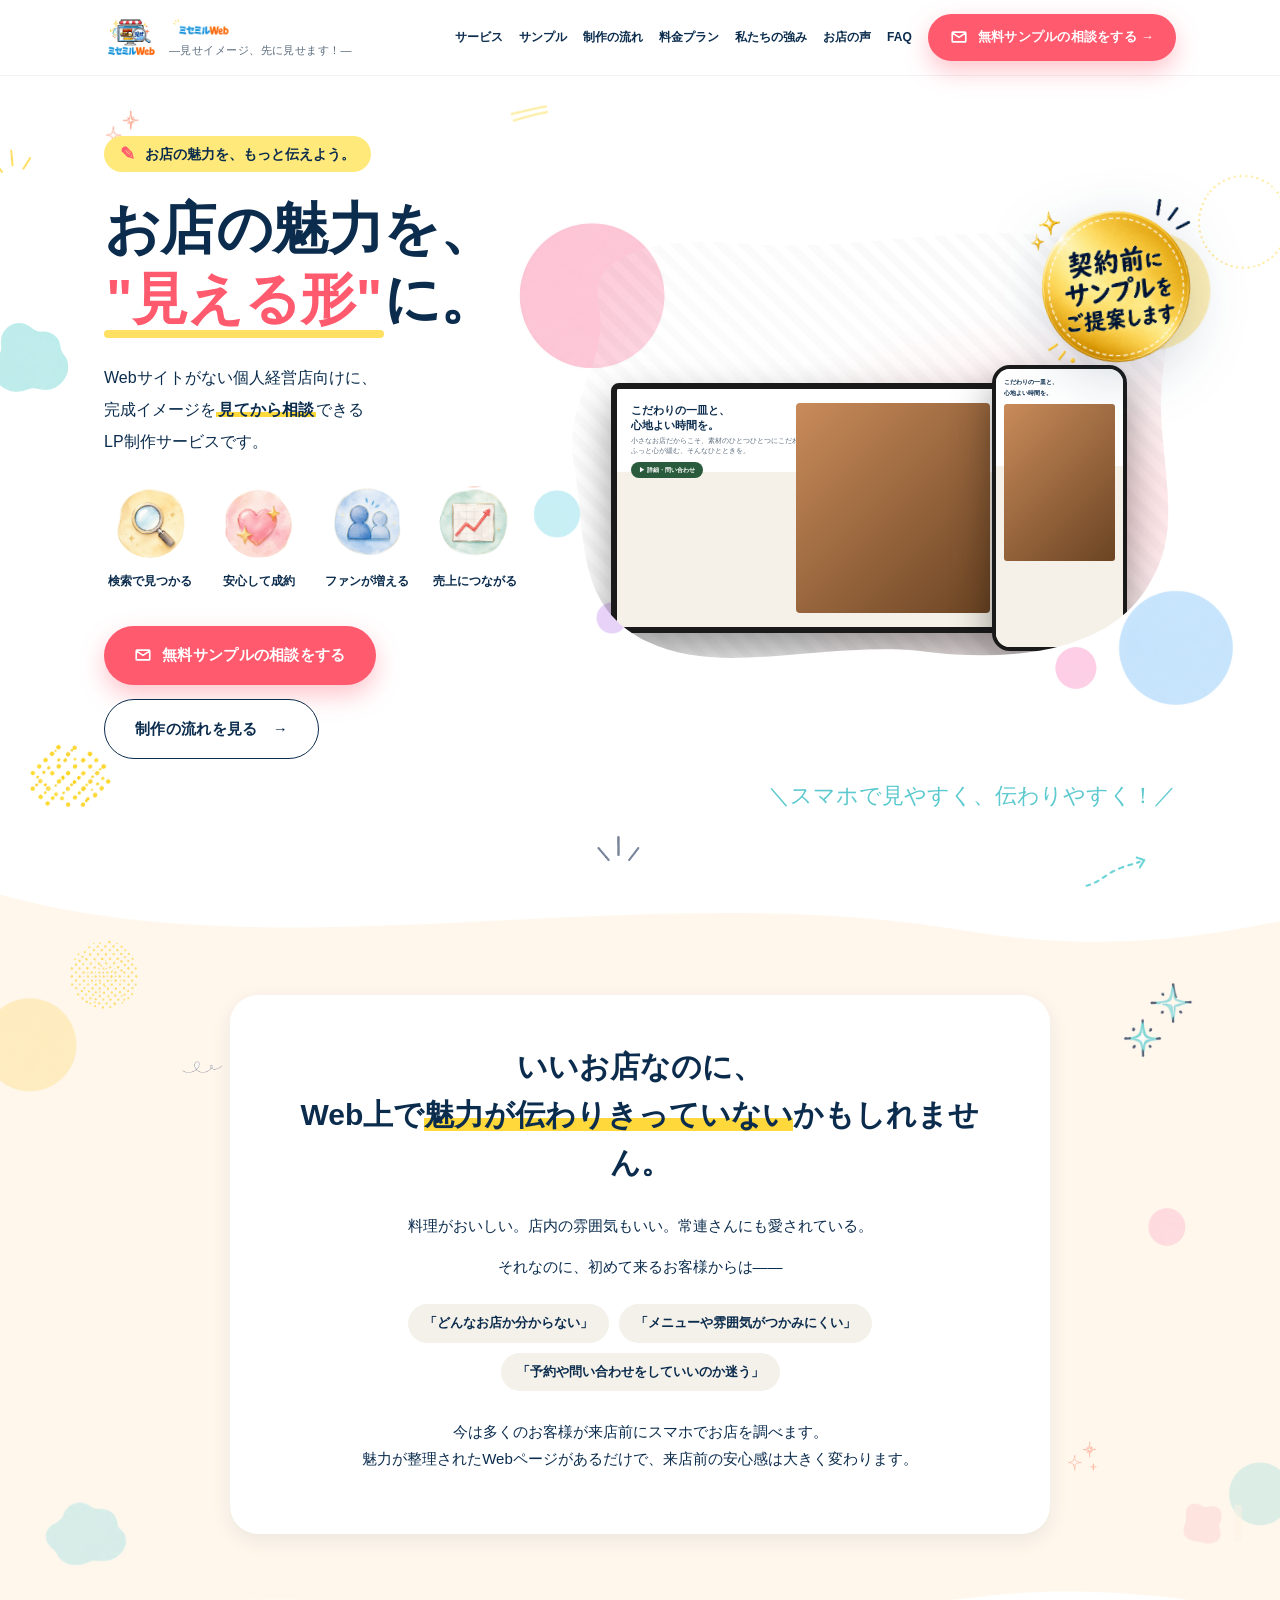
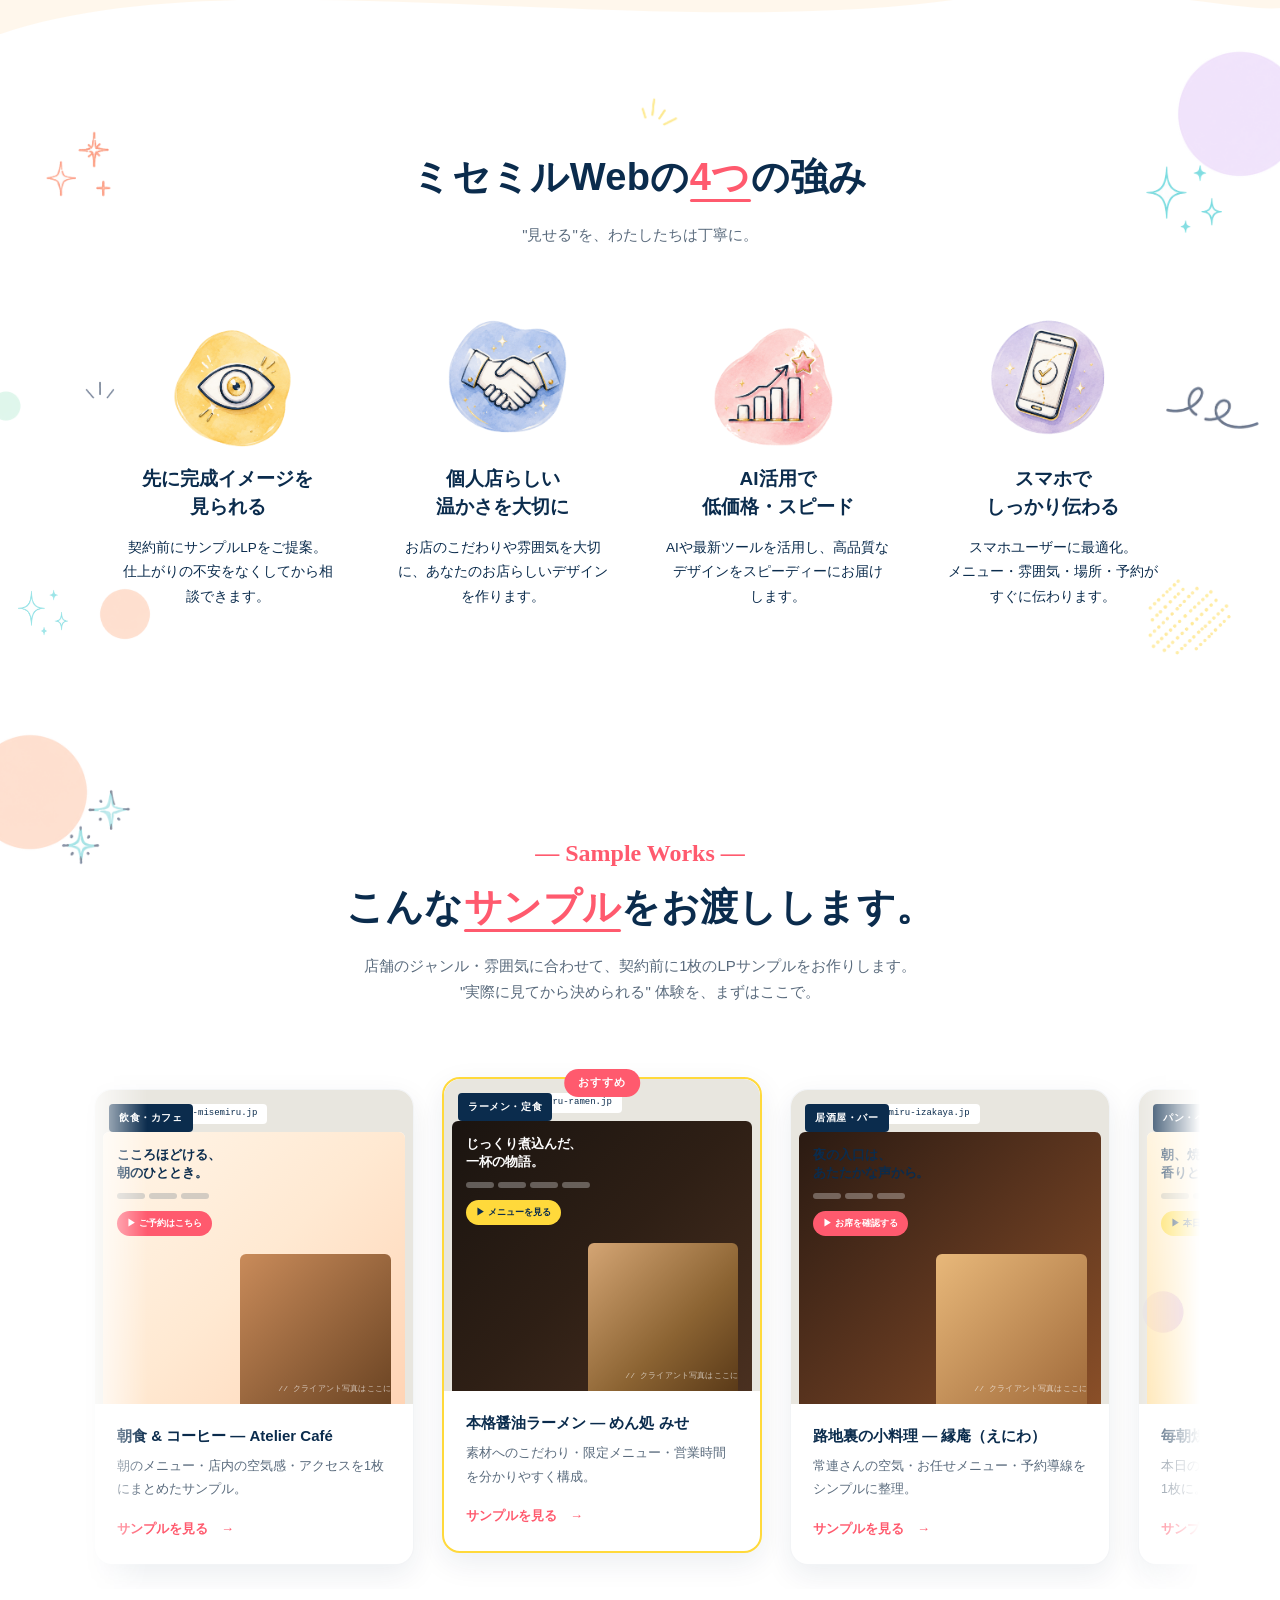
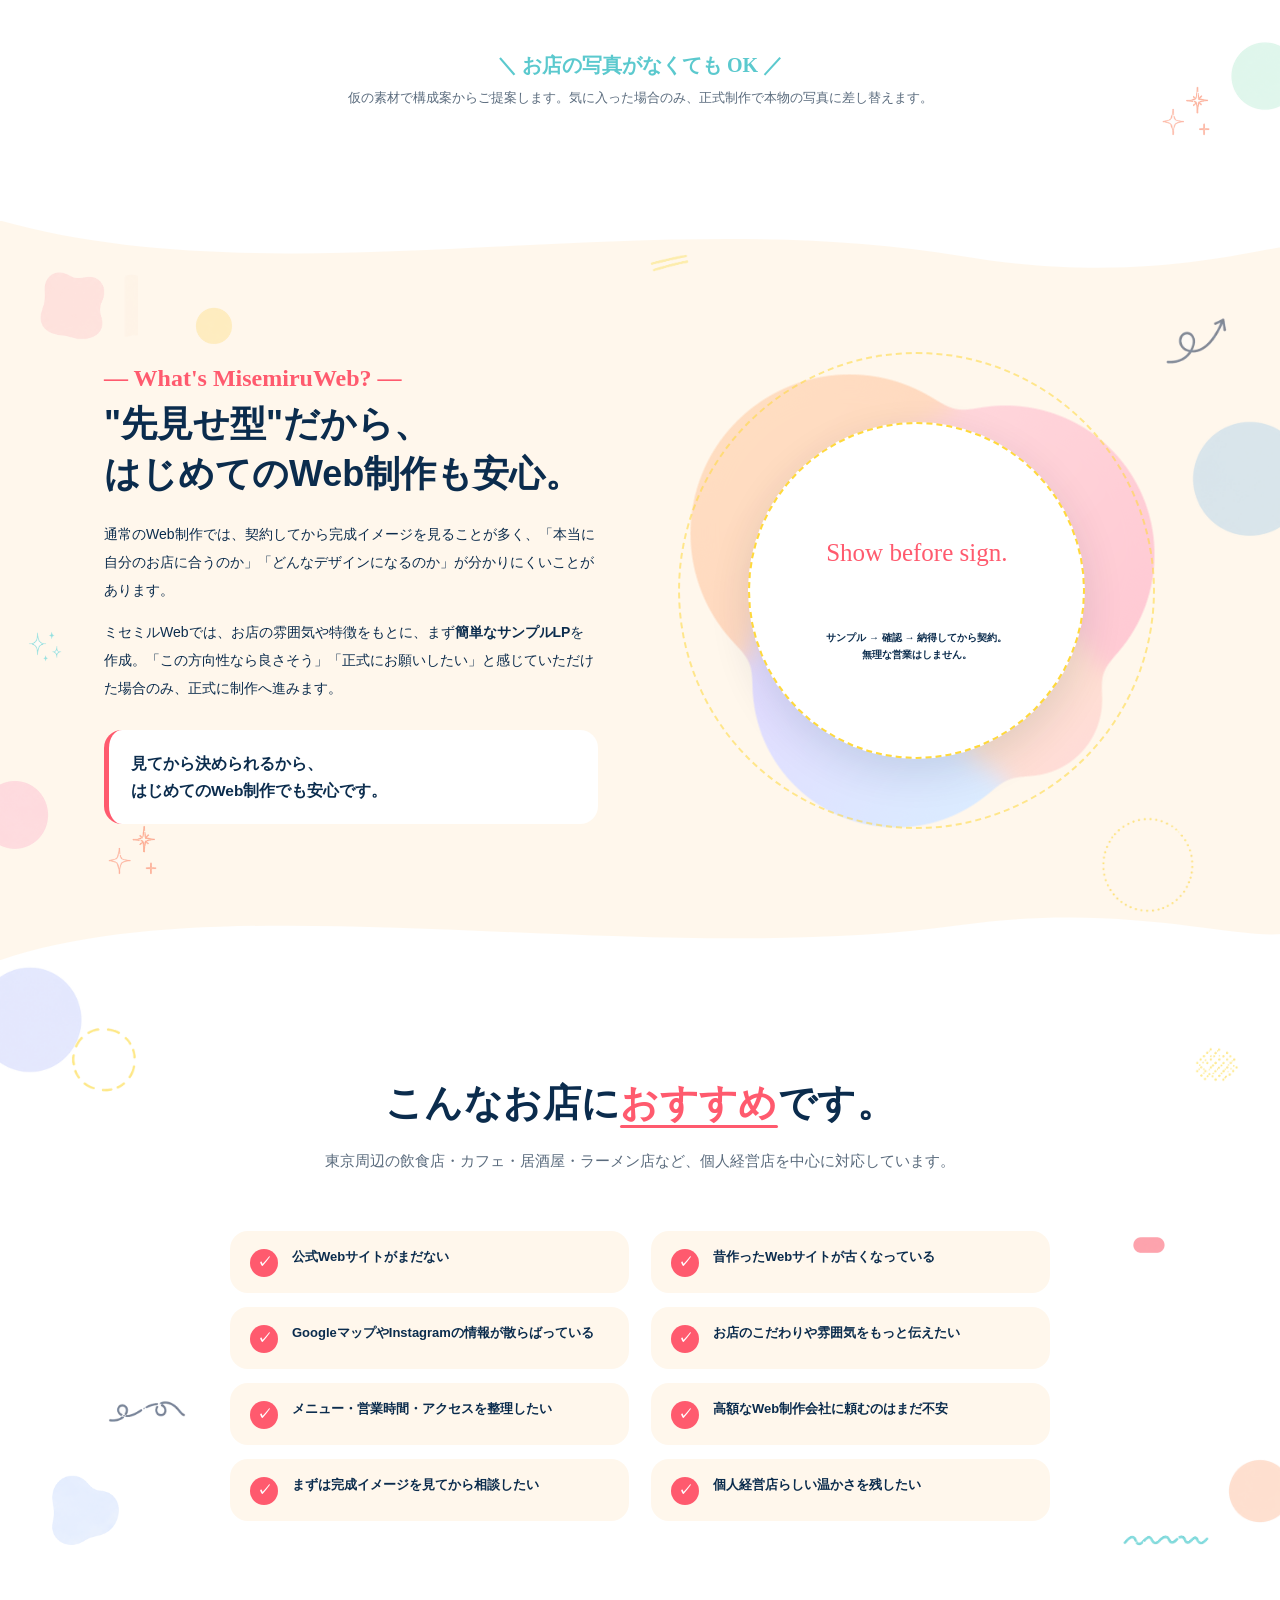
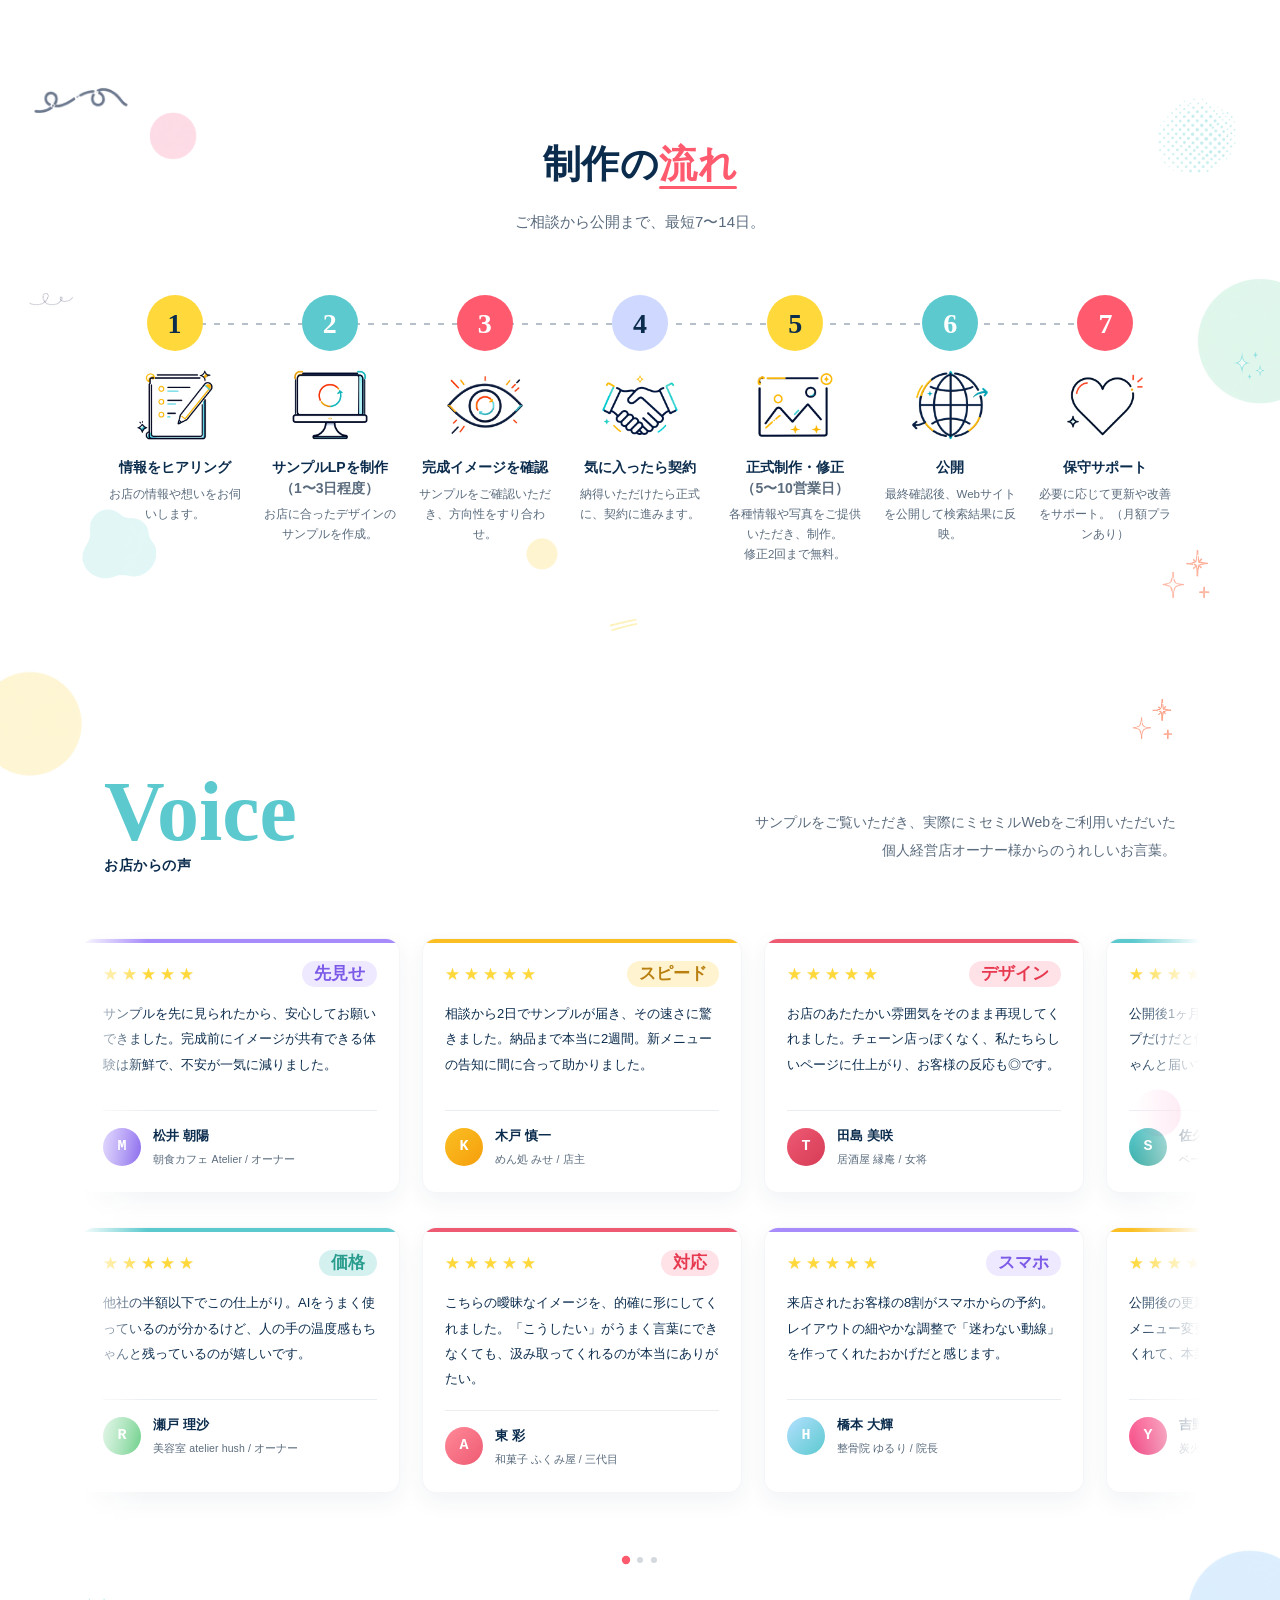
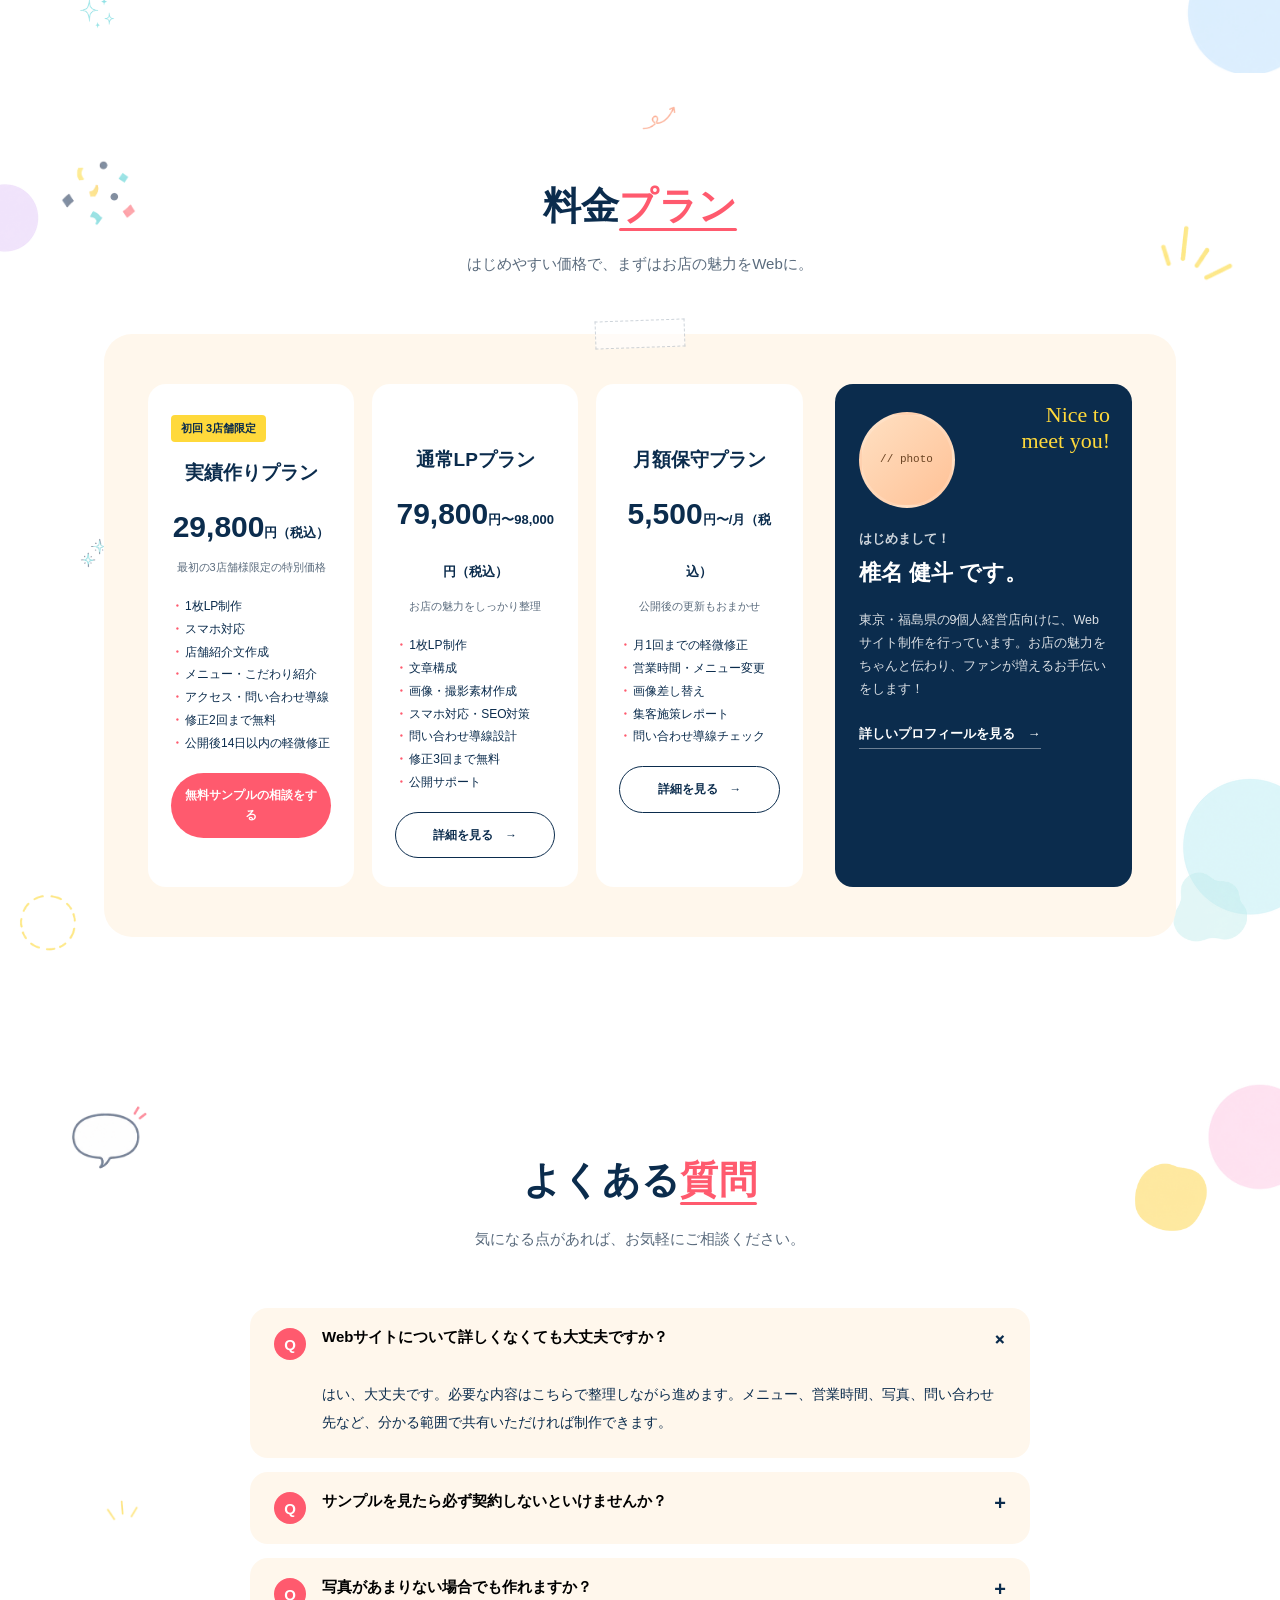
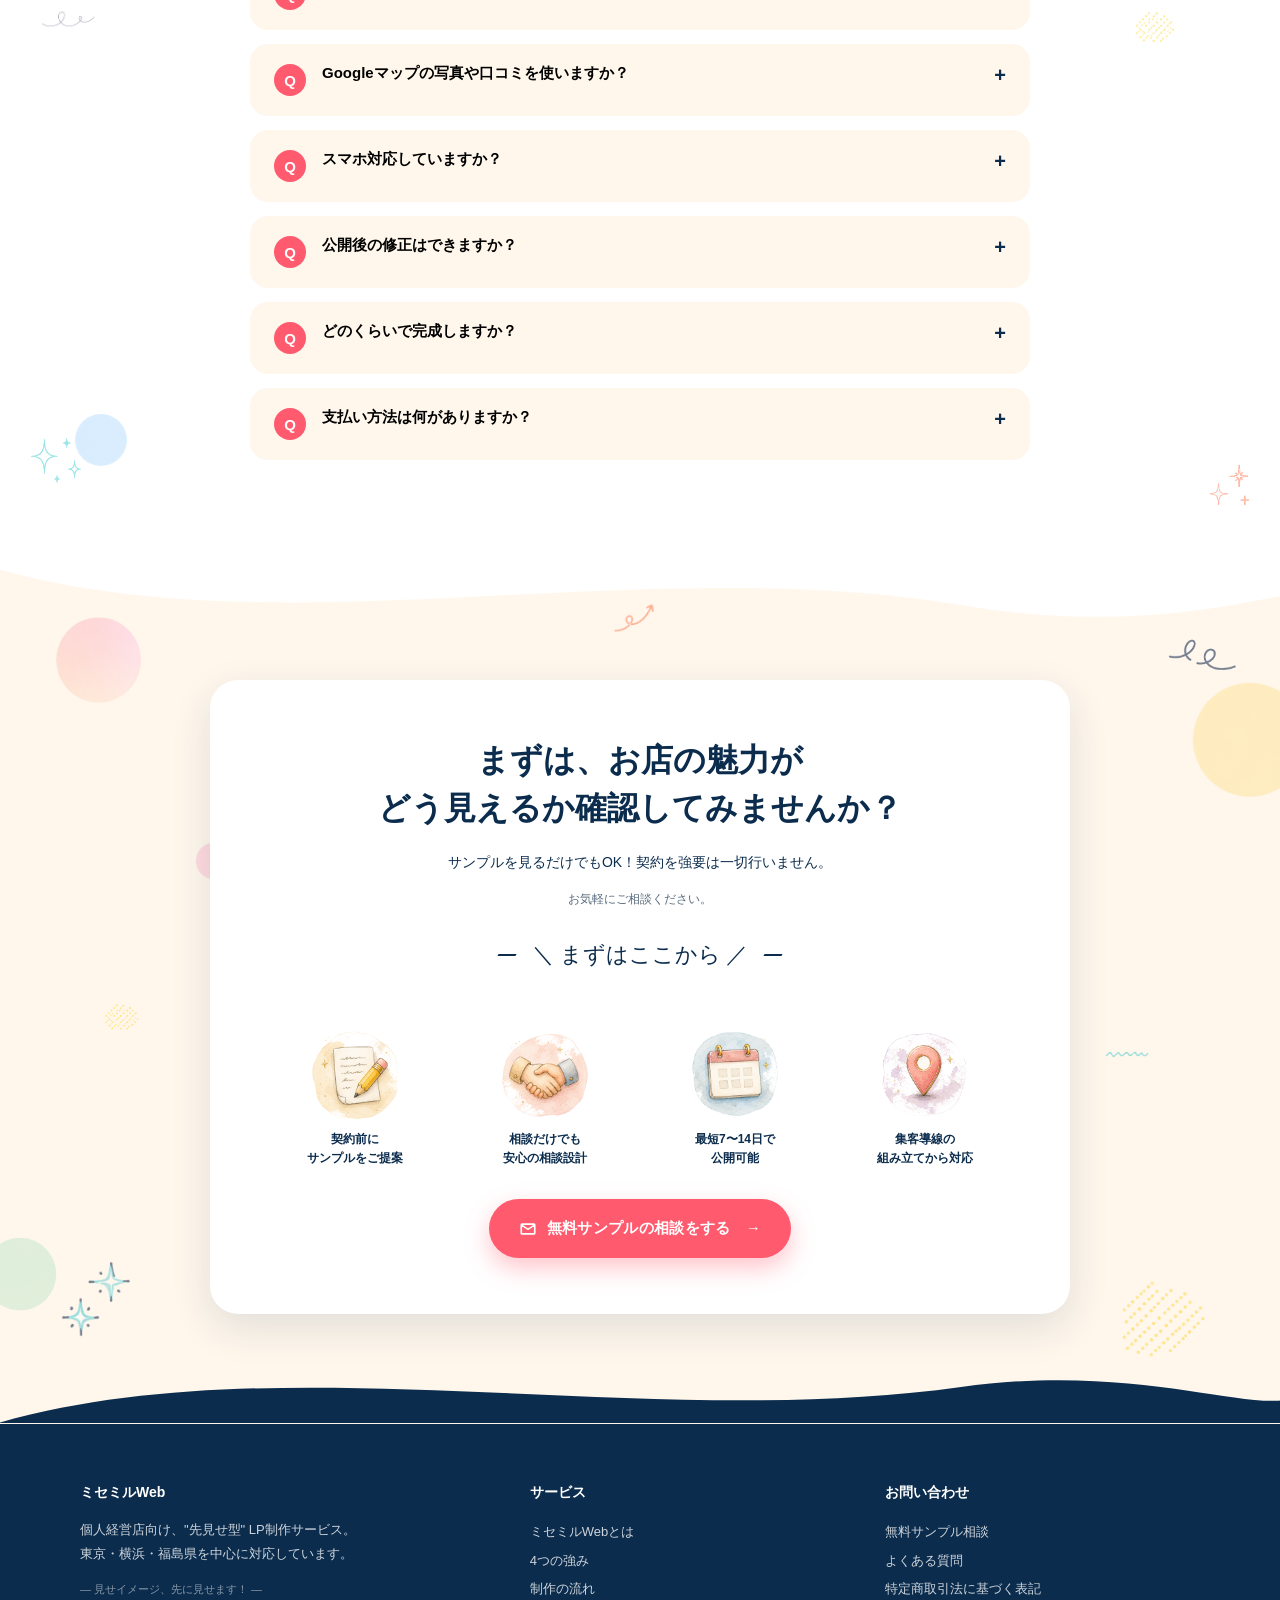
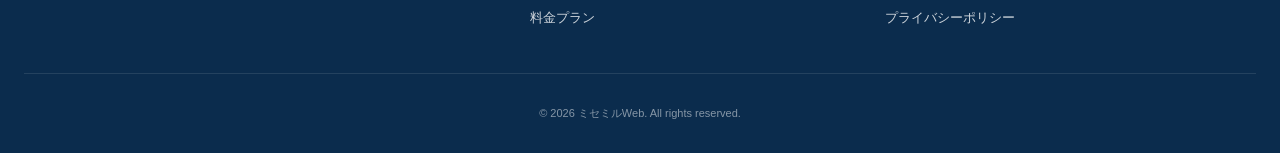
==== commit 92dd79e6: "ファイル構成をサブフォルダ化・未使用PNGを削除 - css/, js/, images/{logos,hero,mockups,icons,decorations,illustrations,swa" ====
--- a/_bootstrap.html
+++ b/_bootstrap.html
@@ -10,8 +10,8 @@
 <link rel="preconnect" href="https://fonts.googleapis.com/" data-om-id="39151799:4">
 <link rel="preconnect" href="https://fonts.gstatic.com/" crossorigin="" data-om-id="39151799:5">
 <link href="./css2" rel="stylesheet" data-om-id="39151799:6">
-<link rel="stylesheet" href="./styles.css" data-om-id="39151799:7">
-<link rel="stylesheet" href="./tweaks-overrides.css" data-om-id="39151799:8">
+<link rel="stylesheet" href="./css/styles.css" data-om-id="39151799:7">
+<link rel="stylesheet" href="./css/tweaks-overrides.css" data-om-id="39151799:8">
 <script>"use strict";
 
 var _jsxFileName = "/https:/dbb633f5-fa09-4026-b1d8-58a32b86bf15.claudeusercontent.com/v1/design/projects/dbb633f5-fa09-4026-b1d8-58a32b86bf15/serve/tweaks-panel.jsx";
@@ -1193,9 +1193,9 @@
 <nav class="nav" data-om-id="39151799:21">
   <div class="nav-inner" data-om-id="39151799:22">
     <a href="https://dbb633f5-fa09-4026-b1d8-58a32b86bf15.claudeusercontent.com/v1/design/projects/dbb633f5-fa09-4026-b1d8-58a32b86bf15/serve/index.html?srcmap=1#" class="nav-logo" data-om-id="39151799:23">
-      <img src="./misemiru_logo_illustrated.png" alt="ミセミルWeb" data-om-id="39151799:24">
+      <img src="./images/logos/misemiru_logo_illustrated.png" alt="ミセミルWeb" data-om-id="39151799:24">
       <div data-om-id="39151799:25">
-        <img src="./misemiru_logo_wordmark.png" alt="ミセミルWeb" style="height:24px" data-om-id="39151799:26">
+        <img src="./images/logos/misemiru_logo_wordmark.png" alt="ミセミルWeb" style="height:24px" data-om-id="39151799:26">
         <div class="nav-tag" data-om-id="39151799:27">―見せイメージ、先に見せます！―</div>
       </div>
     </a>
@@ -1219,28 +1219,28 @@
 <header class="hero" data-om-id="39151799:39">
   <!-- Decorations -->
   <div class="deco deco-hover float" style="left: -30px; top: 240px; width: 120px; height: 80px; --hx: 8px; --hy: -4px; --hr: -6deg; translate: -2.05254px 1.47166px;" data-om-id="39151799:40">
-    <img src="./mint_blob_shape.png" alt="" data-om-id="39151799:41">
+    <img src="./images/decorations/mint_blob_shape.png" alt="" data-om-id="39151799:41">
   </div>
   <div class="deco deco-hover drift" style="left: 24px; bottom: 60px; width: 96px; height: 120px; --hx: -4px; --hy: 6px; --hr: 8deg; translate: -1.31949px 0.946069px;" data-om-id="39151799:42">
-    <img src="./yellow_dotted_diamond.png" alt="" data-om-id="39151799:43">
+    <img src="./images/decorations/yellow_dotted_diamond.png" alt="" data-om-id="39151799:43">
   </div>
   <div class="deco float" style="left: 8%; top: 30px; width: 42px; height: 42px; opacity: 0.7; translate: -0.879661px 0.630713px;" data-om-id="39151799:44">
-    <img src="./coral_sparkle_set.png" alt="" data-om-id="39151799:45">
+    <img src="./images/decorations/coral_sparkle_set.png" alt="" data-om-id="39151799:45">
   </div>
   <div class="deco drift" style="left: 46%; bottom: 30px; width: 64px; height: 36px; opacity: 0.55; translate: -2.05254px 1.47166px;" data-om-id="39151799:46">
-    <img src="./navy_emphasis_lines.png" alt="" data-om-id="39151799:47">
+    <img src="./images/decorations/navy_emphasis_lines.png" alt="" data-om-id="39151799:47">
   </div>
   <div class="deco float" style="right: -30px; top: 90px; width: 130px; height: 110px; opacity: 0.45; translate: -1.31949px 0.946069px;" data-om-id="39151799:48">
-    <img src="./yellow_dotted_ring.png" alt="" data-om-id="39151799:49">
+    <img src="./images/decorations/yellow_dotted_ring.png" alt="" data-om-id="39151799:49">
   </div>
   <div class="deco drift" style="right: 10%; bottom: 0px; width: 72px; height: 48px; opacity: 0.7; translate: -0.879661px 0.630713px;" data-om-id="39151799:50">
-    <img src="./teal_dashed_arrow.png" alt="" data-om-id="39151799:51">
+    <img src="./images/decorations/teal_dashed_arrow.png" alt="" data-om-id="39151799:51">
   </div>
   <div class="deco" style="left: 38%; top: 24px; width: 90px; height: 24px; opacity: 0.55; translate: -2.05254px 1.47166px;" data-om-id="39151799:52">
-    <img src="./yellow_double_stroke.png" alt="" data-om-id="39151799:53">
+    <img src="./images/decorations/yellow_double_stroke.png" alt="" data-om-id="39151799:53">
   </div>
   <div class="deco float" style="left: -12px; top: 60px; width: 50px; height: 50px; opacity: 0.6; translate: -1.31949px 0.946069px;" data-om-id="39151799:54">
-    <img src="./yellow_accent_rays.png" alt="" data-om-id="39151799:55">
+    <img src="./images/decorations/yellow_accent_rays.png" alt="" data-om-id="39151799:55">
   </div>
 
   <div class="wrap hero-grid" data-om-id="39151799:56">
@@ -1259,10 +1259,10 @@
       </p>
 
       <div class="hero-icons" data-om-id="39151799:67">
-        <div class="hero-icon" data-om-id="39151799:68"><div class="ring" data-om-id="39151799:69"><img src="./search.png" alt="" data-om-id="39151799:70"></div><span data-om-id="39151799:71">検索で見つかる</span></div>
-        <div class="hero-icon" data-om-id="39151799:72"><div class="ring" data-om-id="39151799:73"><img src="./heart.png" alt="" data-om-id="39151799:74"></div><span data-om-id="39151799:75">安心して成約</span></div>
-        <div class="hero-icon" data-om-id="39151799:76"><div class="ring" data-om-id="39151799:77"><img src="./people.png" alt="" data-om-id="39151799:78"></div><span data-om-id="39151799:79">ファンが増える</span></div>
-        <div class="hero-icon" data-om-id="39151799:80"><div class="ring" data-om-id="39151799:81"><img src="./growth.png" alt="" data-om-id="39151799:82"></div><span data-om-id="39151799:83">売上につながる</span></div>
+        <div class="hero-icon" data-om-id="39151799:68"><div class="ring" data-om-id="39151799:69"><img src="./images/illustrations/search.png" alt="" data-om-id="39151799:70"></div><span data-om-id="39151799:71">検索で見つかる</span></div>
+        <div class="hero-icon" data-om-id="39151799:72"><div class="ring" data-om-id="39151799:73"><img src="./images/illustrations/heart.png" alt="" data-om-id="39151799:74"></div><span data-om-id="39151799:75">安心して成約</span></div>
+        <div class="hero-icon" data-om-id="39151799:76"><div class="ring" data-om-id="39151799:77"><img src="./images/illustrations/people.png" alt="" data-om-id="39151799:78"></div><span data-om-id="39151799:79">ファンが増える</span></div>
+        <div class="hero-icon" data-om-id="39151799:80"><div class="ring" data-om-id="39151799:81"><img src="./images/illustrations/growth.png" alt="" data-om-id="39151799:82"></div><span data-om-id="39151799:83">売上につながる</span></div>
       </div>
 
       <div class="hero-cta" data-om-id="39151799:84">
@@ -1276,13 +1276,13 @@
 
     <div class="hero-right" data-om-id="39151799:89">
       <!-- pastel circle backdrop (matches composition reference) -->
-      <img class="pcircle pc-hero-1" src="./pink.png" alt="" data-om-id="39151799:90">
-      <img class="pcircle pc-hero-2" src="./yellow.png" alt="" data-om-id="39151799:91">
-      <img class="pcircle pc-hero-3" src="./mint.png" alt="" data-om-id="39151799:92">
-      <img class="pcircle pc-hero-4" src="./aqua.png" alt="" data-om-id="39151799:93">
-      <img class="pcircle pc-hero-5" src="./lavender.png" alt="" data-om-id="39151799:94">
-      <img class="pcircle pc-hero-6" src="./sky.png" alt="" data-om-id="39151799:95">
-      <img class="pcircle pc-hero-7" src="./rose.png" alt="" data-om-id="39151799:96">
+      <img class="pcircle pc-hero-1" src="./images/swatches/pink.png" alt="" data-om-id="39151799:90">
+      <img class="pcircle pc-hero-2" src="./images/swatches/yellow.png" alt="" data-om-id="39151799:91">
+      <img class="pcircle pc-hero-3" src="./images/swatches/mint.png" alt="" data-om-id="39151799:92">
+      <img class="pcircle pc-hero-4" src="./images/swatches/aqua.png" alt="" data-om-id="39151799:93">
+      <img class="pcircle pc-hero-5" src="./images/swatches/lavender.png" alt="" data-om-id="39151799:94">
+      <img class="pcircle pc-hero-6" src="./images/swatches/sky.png" alt="" data-om-id="39151799:95">
+      <img class="pcircle pc-hero-7" src="./images/swatches/rose.png" alt="" data-om-id="39151799:96">
       <div class="hero-visual" data-om-id="39151799:97">
         <div class="bg-ph" style="background-position: center center" data-om-id="39151799:98"></div>
         <div class="ph-label" data-om-id="39151799:99">// drop in: 店内 / 店主 写真</div>
@@ -1303,7 +1303,7 @@
           </div>
         </div>
       </div>
-      <img class="hero-badge-img" src="./sample_proposal_badge_v5.png" alt="契約前にサンプルをご提案します" data-om-id="39151799:113">
+      <img class="hero-badge-img" src="./images/badges/sample_proposal_badge_v5.png" alt="契約前にサンプルをご提案します" data-om-id="39151799:113">
     </div>
   </div>
 
@@ -1314,29 +1314,29 @@
 
 <!-- ========== Empathy ========== -->
 <section class="empathy" data-om-id="39151799:116">
-  <img class="pcircle pc-emp-1" src="./yellow.png" alt="" data-om-id="39151799:117">
-  <img class="pcircle pc-emp-2" src="./aqua.png" alt="" data-om-id="39151799:118">
-  <img class="pcircle pc-emp-3" src="./rose.png" alt="" data-om-id="39151799:119">
+  <img class="pcircle pc-emp-1" src="./images/swatches/yellow.png" alt="" data-om-id="39151799:117">
+  <img class="pcircle pc-emp-2" src="./images/swatches/aqua.png" alt="" data-om-id="39151799:118">
+  <img class="pcircle pc-emp-3" src="./images/swatches/rose.png" alt="" data-om-id="39151799:119">
   <div class="deco float" style="left:5%;top:40px;width:80px;height:80px;opacity:.6" data-om-id="39151799:120">
-    <img src="./yellow_dotted_circle.png" alt="" data-om-id="39151799:121">
+    <img src="./images/decorations/yellow_dotted_circle.png" alt="" data-om-id="39151799:121">
   </div>
   <div class="deco drift" style="right:6%;top:80px;width:90px;height:90px;opacity:.7" data-om-id="39151799:122">
-    <img src="./teal_sparkle_cluster.png" alt="" data-om-id="39151799:123">
+    <img src="./images/decorations/teal_sparkle_cluster.png" alt="" data-om-id="39151799:123">
   </div>
   <div class="deco float" style="left:2%;bottom:60px;width:120px;height:80px;opacity:.55" data-om-id="39151799:124">
-    <img src="./aqua_blob.png" alt="" data-om-id="39151799:125">
+    <img src="./images/decorations/aqua_blob.png" alt="" data-om-id="39151799:125">
   </div>
   <div class="deco drift" style="right:3%;bottom:80px;width:60px;height:60px;opacity:.5" data-om-id="39151799:126">
-    <img src="./pink_blob_shape.png" alt="" data-om-id="39151799:127">
+    <img src="./images/decorations/pink_blob_shape.png" alt="" data-om-id="39151799:127">
   </div>
   <div class="deco" style="left:14%;top:160px;width:46px;height:24px;opacity:.6" data-om-id="39151799:128">
-    <img src="./navy_small_squiggle.png" alt="" data-om-id="39151799:129">
+    <img src="./images/decorations/navy_small_squiggle.png" alt="" data-om-id="39151799:129">
   </div>
   <div class="deco float" style="right:14%;bottom:160px;width:36px;height:36px;opacity:.55" data-om-id="39151799:130">
-    <img src="./coral_sparkle_set.png" alt="" data-om-id="39151799:131">
+    <img src="./images/decorations/coral_sparkle_set.png" alt="" data-om-id="39151799:131">
   </div>
   <div class="deco" style="right:18%;top:200px;width:80px;height:20px;opacity:.45" data-om-id="39151799:132">
-    <img src="./yellow_double_stroke.png" alt="" data-om-id="39151799:133">
+    <img src="./images/decorations/yellow_double_stroke.png" alt="" data-om-id="39151799:133">
   </div>
 
   <div class="wrap" data-om-id="39151799:134">
@@ -1356,29 +1356,29 @@
 
 <!-- ========== Strengths (4) ========== -->
 <section id="strengths" class="strengths" data-om-id="39151799:147">
-  <img class="pcircle pc-str-1" src="./lavender.png" alt="" data-om-id="39151799:148">
-  <img class="pcircle pc-str-2" src="./peach.png" alt="" data-om-id="39151799:149">
-  <img class="pcircle pc-str-3" src="./mint.png" alt="" data-om-id="39151799:150">
+  <img class="pcircle pc-str-1" src="./images/swatches/lavender.png" alt="" data-om-id="39151799:148">
+  <img class="pcircle pc-str-2" src="./images/swatches/peach.png" alt="" data-om-id="39151799:149">
+  <img class="pcircle pc-str-3" src="./images/swatches/mint.png" alt="" data-om-id="39151799:150">
   <div class="deco float" style="left:3%;top:90px;width:80px;height:80px;opacity:.7" data-om-id="39151799:151">
-    <img src="./coral_sparkle_set.png" alt="" data-om-id="39151799:152">
+    <img src="./images/decorations/coral_sparkle_set.png" alt="" data-om-id="39151799:152">
   </div>
   <div class="deco drift" style="right:4%;top:120px;width:90px;height:90px;opacity:.7" data-om-id="39151799:153">
-    <img src="./teal_sparkle_trio.png" alt="" data-om-id="39151799:154">
+    <img src="./images/decorations/teal_sparkle_trio.png" alt="" data-om-id="39151799:154">
   </div>
   <div class="deco" style="right:1%;top:50%;width:110px;height:60px;opacity:.6" data-om-id="39151799:155">
-    <img src="./navy_loop_scribble.png" alt="" data-om-id="39151799:156">
+    <img src="./images/decorations/navy_loop_scribble.png" alt="" data-om-id="39151799:156">
   </div>
   <div class="deco float" style="left:1%;bottom:80px;width:60px;height:60px;opacity:.55" data-om-id="39151799:157">
-    <img src="./teal_sparkle_trio.png" alt="" data-om-id="39151799:158">
+    <img src="./images/decorations/teal_sparkle_trio.png" alt="" data-om-id="39151799:158">
   </div>
   <div class="deco drift" style="left:6%;top:50%;width:46px;height:24px;opacity:.55" data-om-id="39151799:159">
-    <img src="./navy_emphasis_lines.png" alt="" data-om-id="39151799:160">
+    <img src="./images/decorations/navy_emphasis_lines.png" alt="" data-om-id="39151799:160">
   </div>
   <div class="deco float" style="right:2%;bottom:60px;width:130px;height:90px;opacity:.45" data-om-id="39151799:161">
-    <img src="./yellow_dotted_diagonal.png" alt="" data-om-id="39151799:162">
+    <img src="./images/decorations/yellow_dotted_diagonal.png" alt="" data-om-id="39151799:162">
   </div>
   <div class="deco" style="left:48%;top:60px;width:90px;height:36px;opacity:.5" data-om-id="39151799:163">
-    <img src="./yellow_sunburst_rays.png" alt="" data-om-id="39151799:164">
+    <img src="./images/decorations/yellow_sunburst_rays.png" alt="" data-om-id="39151799:164">
   </div>
 
   <div class="wrap" data-om-id="39151799:165">
@@ -1387,22 +1387,22 @@
 
     <div class="strengths-grid" data-om-id="39151799:169">
       <div class="strength-card" data-om-id="39151799:170">
-        <div class="icon-wrap" data-om-id="39151799:171"><img src="./eye_feature_icon.png" alt="" data-om-id="39151799:172"></div>
+        <div class="icon-wrap" data-om-id="39151799:171"><img src="./images/icons/eye_feature_icon.png" alt="" data-om-id="39151799:172"></div>
         <h3 data-om-id="39151799:173">先に完成イメージを<br data-om-id="39151799:174">見られる</h3>
         <p data-om-id="39151799:175">契約前にサンプルLPをご提案。<br data-om-id="39151799:176">仕上がりの不安をなくしてから相談できます。</p>
       </div>
       <div class="strength-card" data-om-id="39151799:177">
-        <div class="icon-wrap" data-om-id="39151799:178"><img src="./store_feature_icon.png" alt="" data-om-id="39151799:179"></div>
+        <div class="icon-wrap" data-om-id="39151799:178"><img src="./images/icons/store_feature_icon.png" alt="" data-om-id="39151799:179"></div>
         <h3 data-om-id="39151799:180">個人店らしい<br data-om-id="39151799:181">温かさを大切に</h3>
         <p data-om-id="39151799:182">お店のこだわりや雰囲気を大切に、あなたのお店らしいデザインを作ります。</p>
       </div>
       <div class="strength-card" data-om-id="39151799:183">
-        <div class="icon-wrap" data-om-id="39151799:184"><img src="./yen_laptop_icon.png" alt="" data-om-id="39151799:185"></div>
+        <div class="icon-wrap" data-om-id="39151799:184"><img src="./images/icons/yen_laptop_icon.png" alt="" data-om-id="39151799:185"></div>
         <h3 data-om-id="39151799:186">AI活用で<br data-om-id="39151799:187">低価格・スピード</h3>
         <p data-om-id="39151799:188">AIや最新ツールを活用し、高品質なデザインをスピーディーにお届けします。</p>
       </div>
       <div class="strength-card" data-om-id="39151799:189">
-        <div class="icon-wrap" data-om-id="39151799:190"><img src="./smartphone_check_icon.png" alt="" data-om-id="39151799:191"></div>
+        <div class="icon-wrap" data-om-id="39151799:190"><img src="./images/icons/smartphone_check_icon.png" alt="" data-om-id="39151799:191"></div>
         <h3 data-om-id="39151799:192">スマホで<br data-om-id="39151799:193">しっかり伝わる</h3>
         <p data-om-id="39151799:194">スマホユーザーに最適化。<br data-om-id="39151799:195">メニュー・雰囲気・場所・予約がすぐに伝わります。</p>
       </div>
@@ -1412,14 +1412,14 @@
 
 <!-- ========== Sample Works (placeholder for client samples) ========== -->
 <section id="samples" class="samples" data-om-id="39151799:196">
-  <img class="pcircle pc-smp-1" src="./peach.png" alt="" data-om-id="39151799:197">
-  <img class="pcircle pc-smp-2" src="./mint.png" alt="" data-om-id="39151799:198">
-  <img class="pcircle pc-smp-3" src="./lavender.png" alt="" data-om-id="39151799:199">
+  <img class="pcircle pc-smp-1" src="./images/swatches/peach.png" alt="" data-om-id="39151799:197">
+  <img class="pcircle pc-smp-2" src="./images/swatches/mint.png" alt="" data-om-id="39151799:198">
+  <img class="pcircle pc-smp-3" src="./images/swatches/lavender.png" alt="" data-om-id="39151799:199">
   <div class="deco float" style="left:4%;top:60px;width:90px;height:90px;opacity:.5" data-om-id="39151799:200">
-    <img src="./teal_sparkle_cluster.png" alt="" data-om-id="39151799:201">
+    <img src="./images/decorations/teal_sparkle_cluster.png" alt="" data-om-id="39151799:201">
   </div>
   <div class="deco drift" style="right:5%;bottom:80px;width:60px;height:60px;opacity:.55" data-om-id="39151799:202">
-    <img src="./coral_sparkle_set.png" alt="" data-om-id="39151799:203">
+    <img src="./images/decorations/coral_sparkle_set.png" alt="" data-om-id="39151799:203">
   </div>
 
   <div class="wrap" data-om-id="39151799:204">
@@ -1660,26 +1660,26 @@
 
 <!-- ========== Service About ========== -->
 <section id="service" class="about" data-om-id="39151799:331">
-  <img class="pcircle pc-abt-1" src="./sky.png" alt="" data-om-id="39151799:332">
-  <img class="pcircle pc-abt-2" src="./rose.png" alt="" data-om-id="39151799:333">
-  <img class="pcircle pc-abt-3" src="./yellow.png" alt="" data-om-id="39151799:334">
+  <img class="pcircle pc-abt-1" src="./images/swatches/sky.png" alt="" data-om-id="39151799:332">
+  <img class="pcircle pc-abt-2" src="./images/swatches/rose.png" alt="" data-om-id="39151799:333">
+  <img class="pcircle pc-abt-3" src="./images/swatches/yellow.png" alt="" data-om-id="39151799:334">
   <div class="deco drift" style="left:3%;top:40px;width:100px;height:90px;opacity:.55" data-om-id="39151799:335">
-    <img src="./pink_blob_shape.png" alt="" data-om-id="39151799:336">
+    <img src="./images/decorations/pink_blob_shape.png" alt="" data-om-id="39151799:336">
   </div>
   <div class="deco float" style="right:6%;bottom:40px;width:110px;height:110px;opacity:.5" data-om-id="39151799:337">
-    <img src="./yellow_dotted_ring.png" alt="" data-om-id="39151799:338">
+    <img src="./images/decorations/yellow_dotted_ring.png" alt="" data-om-id="39151799:338">
   </div>
   <div class="deco float" style="left:8%;bottom:80px;width:60px;height:60px;opacity:.55" data-om-id="39151799:339">
-    <img src="./coral_sparkle_set.png" alt="" data-om-id="39151799:340">
+    <img src="./images/decorations/coral_sparkle_set.png" alt="" data-om-id="39151799:340">
   </div>
   <div class="deco drift" style="right:3%;top:90px;width:90px;height:60px;opacity:.5" data-om-id="39151799:341">
-    <img src="./navy_loop_arrow.png" alt="" data-om-id="39151799:342">
+    <img src="./images/decorations/navy_loop_arrow.png" alt="" data-om-id="39151799:342">
   </div>
   <div class="deco" style="left:48%;top:30px;width:110px;height:24px;opacity:.5" data-om-id="39151799:343">
-    <img src="./yellow_double_stroke.png" alt="" data-om-id="39151799:344">
+    <img src="./images/decorations/yellow_double_stroke.png" alt="" data-om-id="39151799:344">
   </div>
   <div class="deco float" style="left:2%;top:55%;width:38px;height:38px;opacity:.6" data-om-id="39151799:345">
-    <img src="./teal_sparkle_trio.png" alt="" data-om-id="39151799:346">
+    <img src="./images/decorations/teal_sparkle_trio.png" alt="" data-om-id="39151799:346">
   </div>
 
   <div class="wrap about-grid" data-om-id="39151799:347">
@@ -1708,25 +1708,25 @@
 
 <!-- ========== Fit (こんなお店におすすめ) ========== -->
 <section class="fit" data-om-id="39151799:368">
-  <img class="pcircle pc-fit-1" src="./periwinkle.png" alt="" data-om-id="39151799:369">
-  <img class="pcircle pc-fit-2" src="./peach.png" alt="" data-om-id="39151799:370">
+  <img class="pcircle pc-fit-1" src="./images/swatches/periwinkle.png" alt="" data-om-id="39151799:369">
+  <img class="pcircle pc-fit-2" src="./images/swatches/peach.png" alt="" data-om-id="39151799:370">
   <div class="deco float" style="left:5%;top:60px;width:80px;height:80px;opacity:.55" data-om-id="39151799:371">
-    <img src="./yellow_dashed_circle.png" alt="" data-om-id="39151799:372">
+    <img src="./images/decorations/yellow_dashed_circle.png" alt="" data-om-id="39151799:372">
   </div>
   <div class="deco drift" style="right:5%;bottom:60px;width:100px;height:60px;opacity:.6" data-om-id="39151799:373">
-    <img src="./teal_wavy_line.png" alt="" data-om-id="39151799:374">
+    <img src="./images/decorations/teal_wavy_line.png" alt="" data-om-id="39151799:374">
   </div>
   <div class="deco float" style="left:2%;bottom:80px;width:120px;height:80px;opacity:.45" data-om-id="39151799:375">
-    <img src="./blue_blob_shape.png" alt="" data-om-id="39151799:376">
+    <img src="./images/decorations/blue_blob_shape.png" alt="" data-om-id="39151799:376">
   </div>
   <div class="deco drift" style="right:3%;top:80px;width:50px;height:50px;opacity:.55" data-om-id="39151799:377">
-    <img src="./yellow_dotted_diamond.png" alt="" data-om-id="39151799:378">
+    <img src="./images/decorations/yellow_dotted_diamond.png" alt="" data-om-id="39151799:378">
   </div>
   <div class="deco" style="left:8%;bottom:30%;width:90px;height:36px;opacity:.55" data-om-id="39151799:379">
-    <img src="./navy_curly_flourish.png" alt="" data-om-id="39151799:380">
+    <img src="./images/decorations/navy_curly_flourish.png" alt="" data-om-id="39151799:380">
   </div>
   <div class="deco float" style="right:9%;top:40%;width:34px;height:34px;opacity:.5" data-om-id="39151799:381">
-    <img src="./coral_pill_shape.png" alt="" data-om-id="39151799:382">
+    <img src="./images/decorations/coral_pill_shape.png" alt="" data-om-id="39151799:382">
   </div>
 
   <div class="wrap" data-om-id="39151799:383">
@@ -1748,29 +1748,29 @@
 
 <!-- ========== Flow ========== -->
 <section id="flow" class="flow" data-om-id="39151799:412">
-  <img class="pcircle pc-flw-1" src="./mint.png" alt="" data-om-id="39151799:413">
-  <img class="pcircle pc-flw-2" src="./pink.png" alt="" data-om-id="39151799:414">
-  <img class="pcircle pc-flw-3" src="./yellow.png" alt="" data-om-id="39151799:415">
+  <img class="pcircle pc-flw-1" src="./images/swatches/mint.png" alt="" data-om-id="39151799:413">
+  <img class="pcircle pc-flw-2" src="./images/swatches/pink.png" alt="" data-om-id="39151799:414">
+  <img class="pcircle pc-flw-3" src="./images/swatches/yellow.png" alt="" data-om-id="39151799:415">
   <div class="deco float" style="left:2%;top:40px;width:110px;height:60px;opacity:.6" data-om-id="39151799:416">
-    <img src="./navy_curly_flourish.png" alt="" data-om-id="39151799:417">
+    <img src="./images/decorations/navy_curly_flourish.png" alt="" data-om-id="39151799:417">
   </div>
   <div class="deco drift" style="right:3%;top:60px;width:90px;height:90px;opacity:.6" data-om-id="39151799:418">
-    <img src="./aqua_halftone_circle.png" alt="" data-om-id="39151799:419">
+    <img src="./images/decorations/aqua_halftone_circle.png" alt="" data-om-id="39151799:419">
   </div>
   <div class="deco float" style="left:4%;bottom:80px;width:130px;height:80px;opacity:.45" data-om-id="39151799:420">
-    <img src="./mint_blob_shape.png" alt="" data-om-id="39151799:421">
+    <img src="./images/decorations/mint_blob_shape.png" alt="" data-om-id="39151799:421">
   </div>
   <div class="deco drift" style="right:5%;bottom:60px;width:60px;height:60px;opacity:.6" data-om-id="39151799:422">
-    <img src="./coral_sparkle_set.png" alt="" data-om-id="39151799:423">
+    <img src="./images/decorations/coral_sparkle_set.png" alt="" data-om-id="39151799:423">
   </div>
   <div class="deco" style="left:46%;bottom:30px;width:70px;height:18px;opacity:.45" data-om-id="39151799:424">
-    <img src="./yellow_double_stroke.png" alt="" data-om-id="39151799:425">
+    <img src="./images/decorations/yellow_double_stroke.png" alt="" data-om-id="39151799:425">
   </div>
   <div class="deco float" style="right:1%;top:50%;width:36px;height:36px;opacity:.55" data-om-id="39151799:426">
-    <img src="./teal_sparkle_trio.png" alt="" data-om-id="39151799:427">
+    <img src="./images/decorations/teal_sparkle_trio.png" alt="" data-om-id="39151799:427">
   </div>
   <div class="deco" style="left:2%;top:40%;width:50px;height:30px;opacity:.55" data-om-id="39151799:428">
-    <img src="./navy_small_squiggle.png" alt="" data-om-id="39151799:429">
+    <img src="./images/decorations/navy_small_squiggle.png" alt="" data-om-id="39151799:429">
   </div>
 
   <div class="wrap" data-om-id="39151799:430">
@@ -1782,43 +1782,43 @@
       <div class="flow-steps" data-om-id="39151799:436">
         <div class="flow-step" data-om-id="39151799:437">
           <div class="num" data-om-id="39151799:438">1</div>
-          <div class="stp-icon" data-om-id="39151799:439"><img src="./step1_checklist_icon.png" alt="" data-om-id="39151799:440"></div>
+          <div class="stp-icon" data-om-id="39151799:439"><img src="./images/icons/step1_checklist_icon.png" alt="" data-om-id="39151799:440"></div>
           <h4 data-om-id="39151799:441">情報をヒアリング</h4>
           <p data-om-id="39151799:442">お店の情報や想いをお伺いします。</p>
         </div>
         <div class="flow-step" data-om-id="39151799:443">
           <div class="num" data-om-id="39151799:444">2</div>
-          <div class="stp-icon" data-om-id="39151799:445"><img src="./step2_monitor_icon.png" alt="" data-om-id="39151799:446"></div>
+          <div class="stp-icon" data-om-id="39151799:445"><img src="./images/icons/step2_monitor_icon.png" alt="" data-om-id="39151799:446"></div>
           <h4 data-om-id="39151799:447">サンプルLPを制作<br data-om-id="39151799:448"><span style="font-weight:600;color:var(--ink-mute)" data-om-id="39151799:449">（1〜3日程度）</span></h4>
           <p data-om-id="39151799:450">お店に合ったデザインのサンプルを作成。</p>
         </div>
         <div class="flow-step" data-om-id="39151799:451">
           <div class="num" data-om-id="39151799:452">3</div>
-          <div class="stp-icon" data-om-id="39151799:453"><img src="./step3_eye_icon.png" alt="" data-om-id="39151799:454"></div>
+          <div class="stp-icon" data-om-id="39151799:453"><img src="./images/icons/step3_eye_icon.png" alt="" data-om-id="39151799:454"></div>
           <h4 data-om-id="39151799:455">完成イメージを確認</h4>
           <p data-om-id="39151799:456">サンプルをご確認いただき、方向性をすり合わせ。</p>
         </div>
         <div class="flow-step" data-om-id="39151799:457">
           <div class="num" data-om-id="39151799:458">4</div>
-          <div class="stp-icon" data-om-id="39151799:459"><img src="./step4_handshake_icon.png" alt="" data-om-id="39151799:460"></div>
+          <div class="stp-icon" data-om-id="39151799:459"><img src="./images/icons/step4_handshake_icon.png" alt="" data-om-id="39151799:460"></div>
           <h4 data-om-id="39151799:461">気に入ったら契約</h4>
           <p data-om-id="39151799:462">納得いただけたら正式に、契約に進みます。</p>
         </div>
         <div class="flow-step" data-om-id="39151799:463">
           <div class="num" data-om-id="39151799:464">5</div>
-          <div class="stp-icon" data-om-id="39151799:465"><img src="./step5_image_icon.png" alt="" data-om-id="39151799:466"></div>
+          <div class="stp-icon" data-om-id="39151799:465"><img src="./images/icons/step5_image_icon.png" alt="" data-om-id="39151799:466"></div>
           <h4 data-om-id="39151799:467">正式制作・修正<br data-om-id="39151799:468"><span style="font-weight:600;color:var(--ink-mute)" data-om-id="39151799:469">（5〜10営業日）</span></h4>
           <p data-om-id="39151799:470">各種情報や写真をご提供いただき、制作。<br data-om-id="39151799:471">修正2回まで無料。</p>
         </div>
         <div class="flow-step" data-om-id="39151799:472">
           <div class="num" data-om-id="39151799:473">6</div>
-          <div class="stp-icon" data-om-id="39151799:474"><img src="./step6_globe_icon.png" alt="" data-om-id="39151799:475"></div>
+          <div class="stp-icon" data-om-id="39151799:474"><img src="./images/icons/step6_globe_icon.png" alt="" data-om-id="39151799:475"></div>
           <h4 data-om-id="39151799:476">公開</h4>
           <p data-om-id="39151799:477">最終確認後、Webサイトを公開して検索結果に反映。</p>
         </div>
         <div class="flow-step" data-om-id="39151799:478">
           <div class="num" data-om-id="39151799:479">7</div>
-          <div class="stp-icon" data-om-id="39151799:480"><img src="./step7_heart_icon.png" alt="" data-om-id="39151799:481"></div>
+          <div class="stp-icon" data-om-id="39151799:480"><img src="./images/icons/step7_heart_icon.png" alt="" data-om-id="39151799:481"></div>
           <h4 data-om-id="39151799:482">保守サポート</h4>
           <p data-om-id="39151799:483">必要に応じて更新や改善をサポート。（月額プランあり）</p>
         </div>
@@ -1829,14 +1829,14 @@
 
 <!-- ========== Voice / 客様の声 ========== -->
 <section id="voice" class="voice" data-om-id="39151799:484">
-  <img class="pcircle pc-voi-1" src="./yellow.png" alt="" data-om-id="39151799:485">
-  <img class="pcircle pc-voi-2" src="./sky.png" alt="" data-om-id="39151799:486">
-  <img class="pcircle pc-voi-3" src="./rose.png" alt="" data-om-id="39151799:487">
+  <img class="pcircle pc-voi-1" src="./images/swatches/yellow.png" alt="" data-om-id="39151799:485">
+  <img class="pcircle pc-voi-2" src="./images/swatches/sky.png" alt="" data-om-id="39151799:486">
+  <img class="pcircle pc-voi-3" src="./images/swatches/rose.png" alt="" data-om-id="39151799:487">
   <div class="deco float" style="right:8%;top:30px;width:50px;height:50px;opacity:.7" data-om-id="39151799:488">
-    <img src="./coral_sparkle_set.png" alt="" data-om-id="39151799:489">
+    <img src="./images/decorations/coral_sparkle_set.png" alt="" data-om-id="39151799:489">
   </div>
   <div class="deco drift" style="left:6%;bottom:40px;width:40px;height:40px;opacity:.6" data-om-id="39151799:490">
-    <img src="./teal_sparkle_trio.png" alt="" data-om-id="39151799:491">
+    <img src="./images/decorations/teal_sparkle_trio.png" alt="" data-om-id="39151799:491">
   </div>
 
   <div class="wrap" data-om-id="39151799:492">
@@ -2088,29 +2088,29 @@
 </section>
 <!-- ========== Pricing ========== -->
 <section id="pricing" class="pricing" data-om-id="39151799:586">
-  <img class="pcircle pc-prc-1" src="./aqua.png" alt="" data-om-id="39151799:587">
-  <img class="pcircle pc-prc-2" src="./lavender.png" alt="" data-om-id="39151799:588">
-  <img class="pcircle pc-prc-3" src="./peach.png" alt="" data-om-id="39151799:589">
+  <img class="pcircle pc-prc-1" src="./images/swatches/aqua.png" alt="" data-om-id="39151799:587">
+  <img class="pcircle pc-prc-2" src="./images/swatches/lavender.png" alt="" data-om-id="39151799:588">
+  <img class="pcircle pc-prc-3" src="./images/swatches/peach.png" alt="" data-om-id="39151799:589">
   <div class="deco float" style="left:3%;top:80px;width:120px;height:80px;opacity:.5" data-om-id="39151799:590">
-    <img src="./colorful_confetti.png" alt="" data-om-id="39151799:591">
+    <img src="./images/decorations/colorful_confetti.png" alt="" data-om-id="39151799:591">
   </div>
   <div class="deco drift" style="right:3%;top:140px;width:90px;height:80px;opacity:.55" data-om-id="39151799:592">
-    <img src="./yellow_sunburst_rays.png" alt="" data-om-id="39151799:593">
+    <img src="./images/decorations/yellow_sunburst_rays.png" alt="" data-om-id="39151799:593">
   </div>
   <div class="deco float" style="left:1%;bottom:80px;width:70px;height:70px;opacity:.55" data-om-id="39151799:594">
-    <img src="./yellow_dashed_circle.png" alt="" data-om-id="39151799:595">
+    <img src="./images/decorations/yellow_dashed_circle.png" alt="" data-om-id="39151799:595">
   </div>
   <div class="deco drift" style="right:1%;bottom:90px;width:120px;height:80px;opacity:.45" data-om-id="39151799:596">
-    <img src="./mint_blob_shape.png" alt="" data-om-id="39151799:597">
+    <img src="./images/decorations/mint_blob_shape.png" alt="" data-om-id="39151799:597">
   </div>
   <div class="deco" style="left:48%;top:30px;width:90px;height:30px;opacity:.55" data-om-id="39151799:598">
-    <img src="./coral_curly_arrow.png" alt="" data-om-id="39151799:599">
+    <img src="./images/decorations/coral_curly_arrow.png" alt="" data-om-id="39151799:599">
   </div>
   <div class="deco float" style="left:6%;top:48%;width:34px;height:34px;opacity:.6" data-om-id="39151799:600">
-    <img src="./teal_sparkle_cluster.png" alt="" data-om-id="39151799:601">
+    <img src="./images/decorations/teal_sparkle_cluster.png" alt="" data-om-id="39151799:601">
   </div>
   <div class="deco" style="right:9%;top:60%;width:80px;height:24px;opacity:.45" data-om-id="39151799:602">
-    <img src="./navy_loop_scribble.png" alt="" data-om-id="39151799:603">
+    <img src="./images/decorations/navy_loop_scribble.png" alt="" data-om-id="39151799:603">
   </div>
 
   <div class="wrap" data-om-id="39151799:604">
@@ -2180,28 +2180,28 @@
 
 <!-- ========== FAQ ========== -->
 <section id="faq" class="faq" data-om-id="39151799:660">
-  <img class="pcircle pc-faq-1" src="./rose.png" alt="" data-om-id="39151799:661">
-  <img class="pcircle pc-faq-2" src="./sky.png" alt="" data-om-id="39151799:662">
+  <img class="pcircle pc-faq-1" src="./images/swatches/rose.png" alt="" data-om-id="39151799:661">
+  <img class="pcircle pc-faq-2" src="./images/swatches/sky.png" alt="" data-om-id="39151799:662">
   <div class="deco float" style="left:5%;top:60px;width:90px;height:80px;opacity:.55" data-om-id="39151799:663">
-    <img src="./speech_bubble_outline.png" alt="" data-om-id="39151799:664">
+    <img src="./images/decorations/speech_bubble_outline.png" alt="" data-om-id="39151799:664">
   </div>
   <div class="deco drift" style="right:5%;top:120px;width:90px;height:80px;opacity:.55" data-om-id="39151799:665">
-    <img src="./yellow_organic_circle.png" alt="" data-om-id="39151799:666">
+    <img src="./images/decorations/yellow_organic_circle.png" alt="" data-om-id="39151799:666">
   </div>
   <div class="deco float" style="left:2%;bottom:80px;width:60px;height:60px;opacity:.55" data-om-id="39151799:667">
-    <img src="./teal_sparkle_trio.png" alt="" data-om-id="39151799:668">
+    <img src="./images/decorations/teal_sparkle_trio.png" alt="" data-om-id="39151799:668">
   </div>
   <div class="deco drift" style="right:2%;bottom:60px;width:50px;height:50px;opacity:.55" data-om-id="39151799:669">
-    <img src="./coral_sparkle_set.png" alt="" data-om-id="39151799:670">
+    <img src="./images/decorations/coral_sparkle_set.png" alt="" data-om-id="39151799:670">
   </div>
   <div class="deco" style="left:3%;top:50%;width:60px;height:30px;opacity:.45" data-om-id="39151799:671">
-    <img src="./navy_small_squiggle.png" alt="" data-om-id="39151799:672">
+    <img src="./images/decorations/navy_small_squiggle.png" alt="" data-om-id="39151799:672">
   </div>
   <div class="deco float" style="left:8%;top:40%;width:40px;height:40px;opacity:.5" data-om-id="39151799:673">
-    <img src="./yellow_accent_rays.png" alt="" data-om-id="39151799:674">
+    <img src="./images/decorations/yellow_accent_rays.png" alt="" data-om-id="39151799:674">
   </div>
   <div class="deco" style="right:8%;top:50%;width:46px;height:46px;opacity:.5" data-om-id="39151799:675">
-    <img src="./yellow_dotted_diamond.png" alt="" data-om-id="39151799:676">
+    <img src="./images/decorations/yellow_dotted_diamond.png" alt="" data-om-id="39151799:676">
   </div>
 
   <div class="wrap" data-om-id="39151799:677">
@@ -2247,29 +2247,29 @@
 
 <!-- ========== Final CTA ========== -->
 <section id="cta" class="final" data-om-id="39151799:722">
-  <img class="pcircle pc-cta-1" src="./yellow.png" alt="" data-om-id="39151799:723">
-  <img class="pcircle pc-cta-2" src="./mint.png" alt="" data-om-id="39151799:724">
-  <img class="pcircle pc-cta-3" src="./rose.png" alt="" data-om-id="39151799:725">
+  <img class="pcircle pc-cta-1" src="./images/swatches/yellow.png" alt="" data-om-id="39151799:723">
+  <img class="pcircle pc-cta-2" src="./images/swatches/mint.png" alt="" data-om-id="39151799:724">
+  <img class="pcircle pc-cta-3" src="./images/swatches/rose.png" alt="" data-om-id="39151799:725">
   <div class="deco drift" style="left:3%;top:40px;width:120px;height:100px;opacity:.5" data-om-id="39151799:726">
-    <img src="./pink_gradient_circle.png" alt="" data-om-id="39151799:727">
+    <img src="./images/decorations/pink_gradient_circle.png" alt="" data-om-id="39151799:727">
   </div>
   <div class="deco float" style="right:4%;bottom:60px;width:130px;height:90px;opacity:.5" data-om-id="39151799:728">
-    <img src="./yellow_dotted_diagonal.png" alt="" data-om-id="39151799:729">
+    <img src="./images/decorations/yellow_dotted_diagonal.png" alt="" data-om-id="39151799:729">
   </div>
   <div class="deco float" style="left:4%;bottom:80px;width:90px;height:90px;opacity:.55" data-om-id="39151799:730">
-    <img src="./teal_sparkle_cluster.png" alt="" data-om-id="39151799:731">
+    <img src="./images/decorations/teal_sparkle_cluster.png" alt="" data-om-id="39151799:731">
   </div>
   <div class="deco drift" style="right:3%;top:60px;width:80px;height:50px;opacity:.55" data-om-id="39151799:732">
-    <img src="./navy_loop_scribble.png" alt="" data-om-id="39151799:733">
+    <img src="./images/decorations/navy_loop_scribble.png" alt="" data-om-id="39151799:733">
   </div>
   <div class="deco" style="left:46%;top:30px;width:90px;height:36px;opacity:.55" data-om-id="39151799:734">
-    <img src="./coral_curly_arrow.png" alt="" data-om-id="39151799:735">
+    <img src="./images/decorations/coral_curly_arrow.png" alt="" data-om-id="39151799:735">
   </div>
   <div class="deco float" style="left:8%;top:50%;width:40px;height:40px;opacity:.55" data-om-id="39151799:736">
-    <img src="./yellow_dotted_diamond.png" alt="" data-om-id="39151799:737">
+    <img src="./images/decorations/yellow_dotted_diamond.png" alt="" data-om-id="39151799:737">
   </div>
   <div class="deco drift" style="right:10%;top:55%;width:50px;height:30px;opacity:.5" data-om-id="39151799:738">
-    <img src="./teal_wavy_line.png" alt="" data-om-id="39151799:739">
+    <img src="./images/decorations/teal_wavy_line.png" alt="" data-om-id="39151799:739">
   </div>
 
   <div class="wrap" data-om-id="39151799:740">
@@ -2280,10 +2280,10 @@
 
       <div class="from-here" data-om-id="39151799:746">＼ まずはここから ／</div>
       <div class="final-perks" data-om-id="39151799:747">
-        <div class="perk" data-om-id="39151799:748"><div class="circle" data-om-id="39151799:749"><img src="./note.png" alt="" data-om-id="39151799:750"></div><span data-om-id="39151799:751">契約前に<br data-om-id="39151799:752">サンプルをご提案</span></div>
-        <div class="perk" data-om-id="39151799:753"><div class="circle" data-om-id="39151799:754"><img src="./handshake.png" alt="" data-om-id="39151799:755"></div><span data-om-id="39151799:756">相談だけでも<br data-om-id="39151799:757">安心の相談設計</span></div>
-        <div class="perk" data-om-id="39151799:758"><div class="circle" data-om-id="39151799:759"><img src="./calendar.png" alt="" data-om-id="39151799:760"></div><span data-om-id="39151799:761">最短7〜14日で<br data-om-id="39151799:762">公開可能</span></div>
-        <div class="perk" data-om-id="39151799:763"><div class="circle" data-om-id="39151799:764"><img src="./location.png" alt="" data-om-id="39151799:765"></div><span data-om-id="39151799:766">集客導線の<br data-om-id="39151799:767">組み立てから対応</span></div>
+        <div class="perk" data-om-id="39151799:748"><div class="circle" data-om-id="39151799:749"><img src="./images/illustrations/note.png" alt="" data-om-id="39151799:750"></div><span data-om-id="39151799:751">契約前に<br data-om-id="39151799:752">サンプルをご提案</span></div>
+        <div class="perk" data-om-id="39151799:753"><div class="circle" data-om-id="39151799:754"><img src="./images/illustrations/handshake.png" alt="" data-om-id="39151799:755"></div><span data-om-id="39151799:756">相談だけでも<br data-om-id="39151799:757">安心の相談設計</span></div>
+        <div class="perk" data-om-id="39151799:758"><div class="circle" data-om-id="39151799:759"><img src="./images/illustrations/calendar.png" alt="" data-om-id="39151799:760"></div><span data-om-id="39151799:761">最短7〜14日で<br data-om-id="39151799:762">公開可能</span></div>
+        <div class="perk" data-om-id="39151799:763"><div class="circle" data-om-id="39151799:764"><img src="./images/illustrations/location.png" alt="" data-om-id="39151799:765"></div><span data-om-id="39151799:766">集客導線の<br data-om-id="39151799:767">組み立てから対応</span></div>
       </div>
 
       <a href="https://dbb633f5-fa09-4026-b1d8-58a32b86bf15.claudeusercontent.com/v1/design/projects/dbb633f5-fa09-4026-b1d8-58a32b86bf15/serve/index.html?srcmap=1#" class="btn btn-primary" style="margin-top:32px" data-om-id="39151799:768">
@@ -2324,14 +2324,14 @@
   <div class="copy" data-om-id="39151799:800">© 2026 ミセミルWeb. All rights reserved.</div>
 </footer>
 
-<script src="./app.js"></script>
+<script src="./js/app.js"></script>
 
 <div id="tweaks-root" data-om-id="39151799:801"></div>
-<script src="./react.development.js" integrity="sha384-hD6/rw4ppMLGNu3tX5cjIb+uRZ7UkRJ6BPkLpg4hAu/6onKUg4lLsHAs9EBPT82L" crossorigin="anonymous"></script>
-<script src="./react-dom.development.js" integrity="sha384-u6aeetuaXnQ38mYT8rp6sbXaQe3NL9t+IBXmnYxwkUI2Hw4bsp2Wvmx4yRQF1uAm" crossorigin="anonymous"></script>
-<script src="./babel.min.js" integrity="sha384-m08KidiNqLdpJqLq95G/LEi8Qvjl/xUYll3QILypMoQ65QorJ9Lvtp2RXYGBFj1y" crossorigin="anonymous"></script>
-<script type="text/babel" src="./tweaks-panel.jsx" data-plugins="transform-react-jsx-source,om-src-id,om-text-extract" data-filename="tweaks-panel.jsx"></script>
-<script type="text/babel" src="./tweaks-app.jsx" data-plugins="transform-react-jsx-source,om-src-id,om-text-extract" data-filename="tweaks-app.jsx"></script>
+<script src="./js/react.development.js" integrity="sha384-hD6/rw4ppMLGNu3tX5cjIb+uRZ7UkRJ6BPkLpg4hAu/6onKUg4lLsHAs9EBPT82L" crossorigin="anonymous"></script>
+<script src="./js/react-dom.development.js" integrity="sha384-u6aeetuaXnQ38mYT8rp6sbXaQe3NL9t+IBXmnYxwkUI2Hw4bsp2Wvmx4yRQF1uAm" crossorigin="anonymous"></script>
+<script src="./js/babel.min.js" integrity="sha384-m08KidiNqLdpJqLq95G/LEi8Qvjl/xUYll3QILypMoQ65QorJ9Lvtp2RXYGBFj1y" crossorigin="anonymous"></script>
+<script type="text/babel" src="./js/tweaks-panel.jsx" data-plugins="transform-react-jsx-source,om-src-id,om-text-extract" data-filename="tweaks-panel.jsx"></script>
+<script type="text/babel" src="./js/tweaks-app.jsx" data-plugins="transform-react-jsx-source,om-src-id,om-text-extract" data-filename="tweaks-app.jsx"></script>
 
 
 <script type="application/json" id="__om_srcmap">{"gen":"39151799","entries":[{"id":"39151799:0","tag":"html","openStart":16,"attrEnd":31,"openEnd":32,"closeStart":52651,"closeEnd":52658,"textRuns":[[32,33],[630,631],[52650,52651]],"parentId":null,"childIds":["39151799:1","39151799:9"]},{"id":"39151799:1","tag":"head","openStart":33,"attrEnd":38,"openEnd":39,"closeStart":623,"closeEnd":630,"textRuns":[[39,40],[64,65],[137,138],[218,219],[278,279],[347,348],[528,529],[570,571],[622,623]],"parentId":"39151799:0","childIds":["39151799:2","39151799:3","39151799:4","39151799:5","39151799:6","39151799:7","39151799:8"]},{"id":"39151799:2","tag":"meta","openStart":40,"attrEnd":61,"openEnd":64,"closeEnd":64,"textRuns":[],"parentId":"39151799:1","childIds":[]},{"id":"39151799:3","tag":"meta","openStart":65,"attrEnd":134,"openEnd":137,"closeEnd":137,"textRuns":[],"parentId":"39151799:1","childIds":[]},{"id":"39151799:4","tag":"link","openStart":219,"attrEnd":277,"openEnd":278,"closeEnd":278,"textRuns":[],"parentId":"39151799:1","childIds":[]},{"id":"39151799:5","tag":"link","openStart":279,"attrEnd":346,"openEnd":347,"closeEnd":347,"textRuns":[],"parentId":"39151799:1","childIds":[]},{"id":"39151799:6","tag":"link","openStart":348,"attrEnd":527,"openEnd":528,"closeEnd":528,"textRuns":[],"parentId":"39151799:1","childIds":[]},{"id":"39151799:7","tag":"link","openStart":529,"attrEnd":569,"openEnd":570,"closeEnd":570,"textRuns":[],"parentId":"39151799:1","childIds":[]},{"id":"39151799:8","tag":"link","openStart":571,"attrEnd":621,"openEnd":622,"closeEnd":622,"textRuns":[],"parentId":"39151799:1","childIds":[]},{"id":"39151799:9","tag":"body","openStart":631,"attrEnd":636,"openEnd":637,"closeStart":52643,"closeEnd":52650,"textRuns":[[637,639],[691,692],[1915,1917],[1951,1952],[3002,3004],[3039,3040],[8177,8179],[8217,8218],[10543,10545],[10589,10590],[13577,13579],[13655,13656],[21644,21646],[21690,21691],[24333,24335],[24402,24403],[26865,26867],[26902,26903],[30944,30946],[30997,30998],[38625,38626],[38664,38665],[42938,42940],[42974,42975],[47848,47850],[47890,47891],[50738,50740],[50777,50778],[51892,51894],[51924,51926],[51954,51955],[52142,52143],[52338,52339],[52526,52527],[52585,52586],[52642,52643]],"parentId":"39151799:0","childIds":["39151799:10","39151799:21","39151799:39","39151799:116","39151799:147","39151799:196","39151799:331","39151799:368","39151799:412","39151799:484","39151799:586","39151799:660","39151799:722","39151799:771","39151799:801"]},{"id":"39151799:10","tag":"svg","openStart":692,"attrEnd":762,"openEnd":763,"closeStart":1909,"closeEnd":1915,"styleAttr":[725,742],"textRuns":[[763,766],[1908,1909]],"parentId":"39151799:9","childIds":["39151799:11"]},{"id":"39151799:11","tag":"defs","openStart":766,"attrEnd":771,"openEnd":772,"closeStart":1901,"closeEnd":1908,"textRuns":[[772,777],[1118,1123],[1390,1395],[1898,1901]],"parentId":"39151799:10","childIds":["39151799:12","39151799:16","39151799:19"]},{"id":"39151799:12","tag":"filter","openStart":777,"attrEnd":793,"openEnd":794,"closeStart":1109,"closeEnd":1118,"textRuns":[[794,801]],"parentId":"39151799:11","childIds":["39151799:13"]},{"id":"39151799:13","tag":"fegaussianblur","openStart":801,"attrEnd":866,"openEnd":869,"textRuns":[[869,876]],"parentId":"39151799:12","childIds":["39151799:14"]},{"id":"39151799:14","tag":"fecolormatrix","openStart":876,"attrEnd":1035,"openEnd":1038,"textRuns":[[1038,1045]],"parentId":"39151799:13","childIds":["39151799:15"]},{"id":"39151799:15","tag":"fecomposite","openStart":1045,"attrEnd":1102,"openEnd":1104,"textRuns":[[1104,1109]],"parentId":"39151799:14","childIds":[]},{"id":"39151799:16","tag":"filter","openStart":1123,"attrEnd":1144,"openEnd":1145,"closeStart":1381,"closeEnd":1390,"textRuns":[[1145,1152]],"parentId":"39151799:11","childIds":["39151799:17"]},{"id":"39151799:17","tag":"fegaussianblur","openStart":1152,"attrEnd":1218,"openEnd":1221,"textRuns":[[1221,1228]],"parentId":"39151799:16","childIds":["39151799:18"]},{"id":"39151799:18","tag":"fecolormatrix","openStart":1228,"attrEnd":1373,"openEnd":1376,"textRuns":[[1376,1381]],"parentId":"39151799:17","childIds":[]},{"id":"39151799:19","tag":"clippath","openStart":1395,"attrEnd":1456,"openEnd":1457,"closeStart":1887,"closeEnd":1898,"textRuns":[[1457,1464]],"parentId":"39151799:11","childIds":["39151799:20"]},{"id":"39151799:20","tag":"path","openStart":1464,"attrEnd":1879,"openEnd":1882,"textRuns":[[1882,1887]],"parentId":"39151799:19","childIds":[]},{"id":"39151799:21","tag":"nav","openStart":1952,"attrEnd":1968,"openEnd":1969,"closeStart":2996,"closeEnd":3002,"textRuns":[[1969,1972],[2995,2996]],"parentId":"39151799:9","childIds":["39151799:22"]},{"id":"39151799:22","tag":"div","openStart":1972,"attrEnd":1994,"openEnd":1995,"closeStart":2989,"closeEnd":2995,"textRuns":[[1995,2000],[2349,2354],[2678,2683],[2986,2989]],"parentId":"39151799:21","childIds":["39151799:23","39151799:28","39151799:36"]},{"id":"39151799:23","tag":"a","openStart":2000,"attrEnd":2028,"openEnd":2029,"closeStart":2345,"closeEnd":2349,"textRuns":[[2029,2036],[2121,2128],[2340,2345]],"parentId":"39151799:22","childIds":["39151799:24","39151799:25"]},{"id":"39151799:24","tag":"img","openStart":2036,"attrEnd":2118,"openEnd":2121,"closeEnd":2121,"textRuns":[],"parentId":"39151799:23","childIds":[]},{"id":"39151799:25","tag":"div","openStart":2128,"attrEnd":2132,"openEnd":2133,"closeStart":2334,"closeEnd":2340,"textRuns":[[2133,2142],[2243,2252],[2327,2334]],"parentId":"39151799:23","childIds":["39151799:26","39151799:27"]},{"id":"39151799:26","tag":"img","openStart":2142,"attrEnd":2241,"openEnd":2243,"closeEnd":2243,"styleAttr":[2229,2240],"textRuns":[],"parentId":"39151799:25","childIds":[]},{"id":"39151799:27","tag":"div","openStart":2252,"attrEnd":2272,"openEnd":2273,"closeStart":2321,"closeEnd":2327,"textRuns":[[2273,2321]],"parentId":"39151799:25","childIds":[]},{"id":"39151799:28","tag":"div","openStart":2354,"attrEnd":2376,"openEnd":2377,"closeStart":2672,"closeEnd":2678,"textRuns":[[2377,2384],[2419,2426],[2461,2468],[2503,2510],[2548,2555],[2598,2605],[2638,2645],[2667,2672]],"parentId":"39151799:22","childIds":["39151799:29","39151799:30","39151799:31","39151799:32","39151799:33","39151799:34","39151799:35"]},{"id":"39151799:29","tag":"a","openStart":2384,"attrEnd":2402,"openEnd":2403,"closeStart":2415,"closeEnd":2419,"textRuns":[[2403,2415]],"parentId":"39151799:28","childIds":[]},{"id":"39151799:30","tag":"a","openStart":2426,"attrEnd":2444,"openEnd":2445,"closeStart":2457,"closeEnd":2461,"textRuns":[[2445,2457]],"parentId":"39151799:28","childIds":[]},{"id":"39151799:31","tag":"a","openStart":2468,"attrEnd":2483,"openEnd":2484,"closeStart":2499,"closeEnd":2503,"textRuns":[[2484,2499]],"parentId":"39151799:28","childIds":[]},{"id":"39151799:32","tag":"a","openStart":2510,"attrEnd":2528,"openEnd":2529,"closeStart":2544,"closeEnd":2548,"textRuns":[[2529,2544]],"parentId":"39151799:28","childIds":[]},{"id":"39151799:33","tag":"a","openStart":2555,"attrEnd":2575,"openEnd":2576,"closeStart":2594,"closeEnd":2598,"textRuns":[[2576,2594]],"parentId":"39151799:28","childIds":[]},{"id":"39151799:34","tag":"a","openStart":2605,"attrEnd":2621,"openEnd":2622,"closeStart":2634,"closeEnd":2638,"textRuns":[[2622,2634]],"parentId":"39151799:28","childIds":[]},{"id":"39151799:35","tag":"a","openStart":2645,"attrEnd":2659,"openEnd":2660,"closeStart":2663,"closeEnd":2667,"textRuns":[[2660,2663]],"parentId":"39151799:28","childIds":[]},{"id":"39151799:36","tag":"a","openStart":2683,"attrEnd":2728,"openEnd":2729,"closeStart":2982,"closeEnd":2986,"textRuns":[[2729,2736],[2930,2982]],"parentId":"39151799:22","childIds":["39151799:37"]},{"id":"39151799:37","tag":"svg","openStart":2736,"attrEnd":2824,"openEnd":2825,"closeStart":2924,"closeEnd":2930,"textRuns":[],"parentId":"39151799:36","childIds":["39151799:38"]},{"id":"39151799:38","tag":"path","openStart":2825,"attrEnd":2922,"openEnd":2924,"textRuns":[],"parentId":"39151799:37","childIds":[]},{"id":"39151799:39","tag":"header","openStart":3040,"attrEnd":3060,"openEnd":3061,"closeStart":8168,"closeEnd":8177,"textRuns":[[3061,3064],[3084,3087],[3281,3284],[3480,3483],[3640,3643],[3807,3810],[3979,3982],[4141,4144],[4300,4303],[4468,4472],[7953,7957],[8167,8168]],"parentId":"39151799:9","childIds":["39151799:40","39151799:42","39151799:44","39151799:46","39151799:48","39151799:50","39151799:52","39151799:54","39151799:56","39151799:114"]},{"id":"39151799:40","tag":"div","openStart":3087,"attrEnd":3204,"openEnd":3205,"closeStart":3275,"closeEnd":3281,"styleAttr":[3129,3203],"textRuns":[[3205,3210],[3272,3275]],"parentId":"39151799:39","childIds":["39151799:41"]},{"id":"39151799:41","tag":"img","openStart":3210,"attrEnd":3270,"openEnd":3272,"closeEnd":3272,"textRuns":[],"parentId":"39151799:40","childIds":[]},{"id":"39151799:42","tag":"div","openStart":3284,"attrEnd":3401,"openEnd":3402,"closeStart":3474,"closeEnd":3480,"styleAttr":[3326,3400],"textRuns":[[3402,3407],[3471,3474]],"parentId":"39151799:39","childIds":["39151799:43"]},{"id":"39151799:43","tag":"img","openStart":3407,"attrEnd":3469,"openEnd":3471,"closeEnd":3471,"textRuns":[],"parentId":"39151799:42","childIds":[]},{"id":"39151799:44","tag":"div","openStart":3483,"attrEnd":3565,"openEnd":3566,"closeStart":3634,"closeEnd":3640,"styleAttr":[3514,3564],"textRuns":[[3566,3571],[3631,3634]],"parentId":"39151799:39","childIds":["39151799:45"]},{"id":"39151799:45","tag":"img","openStart":3571,"attrEnd":3629,"openEnd":3631,"closeEnd":3631,"textRuns":[],"parentId":"39151799:44","childIds":[]},{"id":"39151799:46","tag":"div","openStart":3643,"attrEnd":3730,"openEnd":3731,"closeStart":3801,"closeEnd":3807,"styleAttr":[3674,3729],"textRuns":[[3731,3736],[3798,3801]],"parentId":"39151799:39","childIds":["39151799:47"]},{"id":"39151799:47","tag":"img","openStart":3736,"attrEnd":3796,"openEnd":3798,"closeEnd":3798,"textRuns":[],"parentId":"39151799:46","childIds":[]},{"id":"39151799:48","tag":"div","openStart":3810,"attrEnd":3899,"openEnd":3900,"closeStart":3973,"closeEnd":3979,"styleAttr":[3841,3898],"textRuns":[[3900,3905],[3970,3973]],"parentId":"39151799:39","childIds":["39151799:49"]},{"id":"39151799:49","tag":"img","openStart":3905,"attrEnd":3968,"openEnd":3970,"closeEnd":3970,"textRuns":[],"parentId":"39151799:48","childIds":[]},{"id":"39151799:50","tag":"div","openStart":3982,"attrEnd":4066,"openEnd":4067,"closeStart":4135,"closeEnd":4141,"styleAttr":[4013,4065],"textRuns":[[4067,4072],[4132,4135]],"parentId":"39151799:39","childIds":["39151799:51"]},{"id":"39151799:51","tag":"img","openStart":4072,"attrEnd":4130,"openEnd":4132,"closeEnd":4132,"textRuns":[],"parentId":"39151799:50","childIds":[]},{"id":"39151799:52","tag":"div","openStart":4144,"attrEnd":4222,"openEnd":4223,"closeStart":4294,"closeEnd":4300,"styleAttr":[4169,4221],"textRuns":[[4223,4228],[4291,4294]],"parentId":"39151799:39","childIds":["39151799:53"]},{"id":"39151799:53","tag":"img","openStart":4228,"attrEnd":4289,"openEnd":4291,"closeEnd":4291,"textRuns":[],"parentId":"39151799:52","childIds":[]},{"id":"39151799:54","tag":"div","openStart":4303,"attrEnd":4388,"openEnd":4389,"closeStart":4462,"closeEnd":4468,"styleAttr":[4334,4387],"textRuns":[[4389,4394],[4459,4462]],"parentId":"39151799:39","childIds":["39151799:55"]},{"id":"39151799:55","tag":"img","openStart":4394,"attrEnd":4457,"openEnd":4459,"closeEnd":4459,"textRuns":[],"parentId":"39151799:54","childIds":[]},{"id":"39151799:56","tag":"div","openStart":4472,"attrEnd":4499,"openEnd":4500,"closeStart":7947,"closeEnd":7953,"textRuns":[[4500,4505],[6052,6058],[7944,7947]],"parentId":"39151799:39","childIds":["39151799:57","39151799:89"]},{"id":"39151799:57","tag":"div","openStart":4505,"attrEnd":4509,"openEnd":4510,"closeStart":6046,"closeEnd":6052,"textRuns":[[4510,4517],[4646,4653],[4765,4772],[4987,4995],[5604,5612],[6041,6046]],"parentId":"39151799:56","childIds":["39151799:58","39151799:60","39151799:63","39151799:67","39151799:84"]},{"id":"39151799:58","tag":"span","openStart":4517,"attrEnd":4543,"openEnd":4544,"closeStart":4639,"closeEnd":4646,"textRuns":[[4544,4553],[4586,4639]],"parentId":"39151799:57","childIds":["39151799:59"]},{"id":"39151799:59","tag":"span","openStart":4553,"attrEnd":4575,"openEnd":4576,"closeStart":4579,"closeEnd":4586,"textRuns":[[4576,4579]],"parentId":"39151799:58","childIds":[]},{"id":"39151799:60","tag":"h1","openStart":4653,"attrEnd":4656,"openEnd":4657,"closeStart":4760,"closeEnd":4765,"textRuns":[[4657,4687],[4692,4701],[4747,4760]],"parentId":"39151799:57","childIds":["39151799:61","39151799:62"]},{"id":"39151799:61","tag":"br","openStart":4687,"attrEnd":4690,"openEnd":4692,"closeEnd":4692,"textRuns":[],"parentId":"39151799:60","childIds":[]},{"id":"39151799:62","tag":"span","openStart":4701,"attrEnd":4725,"openEnd":4726,"closeStart":4740,"closeEnd":4747,"textRuns":[[4726,4740]],"parentId":"39151799:60","childIds":[]},{"id":"39151799:63","tag":"p","openStart":4772,"attrEnd":4787,"openEnd":4788,"closeStart":4983,"closeEnd":4987,"textRuns":[[4788,4845],[4850,4880],[4924,4933],[4938,4983]],"parentId":"39151799:57","childIds":["39151799:64","39151799:65","39151799:66"]},{"id":"39151799:64","tag":"br","openStart":4845,"attrEnd":4848,"openEnd":4850,"closeEnd":4850,"textRuns":[],"parentId":"39151799:63","childIds":[]},{"id":"39151799:65","tag":"span","openStart":4880,"attrEnd":4898,"openEnd":4899,"closeStart":4917,"closeEnd":4924,"textRuns":[[4899,4917]],"parentId":"39151799:63","childIds":[]},{"id":"39151799:66","tag":"br","openStart":4933,"attrEnd":4936,"openEnd":4938,"closeEnd":4938,"textRuns":[],"parentId":"39151799:63","childIds":[]},{"id":"39151799:67","tag":"div","openStart":4995,"attrEnd":5018,"openEnd":5019,"closeStart":5598,"closeEnd":5604,"textRuns":[[5019,5028],[5163,5172],[5303,5312],[5447,5456],[5591,5598]],"parentId":"39151799:57","childIds":["39151799:68","39151799:72","39151799:76","39151799:80"]},{"id":"39151799:68","tag":"div","openStart":5028,"attrEnd":5050,"openEnd":5051,"closeStart":5157,"closeEnd":5163,"textRuns":[],"parentId":"39151799:67","childIds":["39151799:69","39151799:71"]},{"id":"39151799:69","tag":"div","openStart":5051,"attrEnd":5068,"openEnd":5069,"closeStart":5117,"closeEnd":5123,"textRuns":[],"parentId":"39151799:68","childIds":["39151799:70"]},{"id":"39151799:70","tag":"img","openStart":5069,"attrEnd":5115,"openEnd":5117,"closeEnd":5117,"textRuns":[],"parentId":"39151799:69","childIds":[]},{"id":"39151799:71","tag":"span","openStart":5123,"attrEnd":5128,"openEnd":5129,"closeStart":5150,"closeEnd":5157,"textRuns":[[5129,5150]],"parentId":"39151799:68","childIds":[]},{"id":"39151799:72","tag":"div","openStart":5172,"attrEnd":5194,"openEnd":5195,"closeStart":5297,"closeEnd":5303,"textRuns":[],"parentId":"39151799:67","childIds":["39151799:73","39151799:75"]},{"id":"39151799:73","tag":"div","openStart":5195,"attrEnd":5212,"openEnd":5213,"closeStart":5260,"closeEnd":5266,"textRuns":[],"parentId":"39151799:72","childIds":["39151799:74"]},{"id":"39151799:74","tag":"img","openStart":5213,"attrEnd":5258,"openEnd":5260,"closeEnd":5260,"textRuns":[],"parentId":"39151799:73","childIds":[]},{"id":"39151799:75","tag":"span","openStart":5266,"attrEnd":5271,"openEnd":5272,"closeStart":5290,"closeEnd":5297,"textRuns":[[5272,5290]],"parentId":"39151799:72","childIds":[]},{"id":"39151799:76","tag":"div","openStart":5312,"attrEnd":5334,"openEnd":5335,"closeStart":5441,"closeEnd":5447,"textRuns":[],"parentId":"39151799:67","childIds":["39151799:77","39151799:79"]},{"id":"39151799:77","tag":"div","openStart":5335,"attrEnd":5352,"openEnd":5353,"closeStart":5401,"closeEnd":5407,"textRuns":[],"parentId":"39151799:76","childIds":["39151799:78"]},{"id":"39151799:78","tag":"img","openStart":5353,"attrEnd":5399,"openEnd":5401,"closeEnd":5401,"textRuns":[],"parentId":"39151799:77","childIds":[]},{"id":"39151799:79","tag":"span","openStart":5407,"attrEnd":5412,"openEnd":5413,"closeStart":5434,"closeEnd":5441,"textRuns":[[5413,5434]],"parentId":"39151799:76","childIds":[]},{"id":"39151799:80","tag":"div","openStart":5456,"attrEnd":5478,"openEnd":5479,"closeStart":5585,"closeEnd":5591,"textRuns":[],"parentId":"39151799:67","childIds":["39151799:81","39151799:83"]},{"id":"39151799:81","tag":"div","openStart":5479,"attrEnd":5496,"openEnd":5497,"closeStart":5545,"closeEnd":5551,"textRuns":[],"parentId":"39151799:80","childIds":["39151799:82"]},{"id":"39151799:82","tag":"img","openStart":5497,"attrEnd":5543,"openEnd":5545,"closeEnd":5545,"textRuns":[],"parentId":"39151799:81","childIds":[]},{"id":"39151799:83","tag":"span","openStart":5551,"attrEnd":5556,"openEnd":5557,"closeStart":5578,"closeEnd":5585,"textRuns":[[5557,5578]],"parentId":"39151799:80","childIds":[]},{"id":"39151799:84","tag":"div","openStart":5612,"attrEnd":5633,"openEnd":5634,"closeStart":6035,"closeEnd":6041,"textRuns":[[5634,5643],[5947,5956],[6028,6035]],"parentId":"39151799:57","childIds":["39151799:85","39151799:88"]},{"id":"39151799:85","tag":"a","openStart":5643,"attrEnd":5681,"openEnd":5682,"closeStart":5943,"closeEnd":5947,"textRuns":[[5682,5693],[5887,5943]],"parentId":"39151799:84","childIds":["39151799:86"]},{"id":"39151799:86","tag":"svg","openStart":5693,"attrEnd":5781,"openEnd":5782,"closeStart":5881,"closeEnd":5887,"textRuns":[],"parentId":"39151799:85","childIds":["39151799:87"]},{"id":"39151799:87","tag":"path","openStart":5782,"attrEnd":5879,"openEnd":5881,"textRuns":[],"parentId":"39151799:86","childIds":[]},{"id":"39151799:88","tag":"a","openStart":5956,"attrEnd":5993,"openEnd":5994,"closeStart":6024,"closeEnd":6028,"textRuns":[[5994,6024]],"parentId":"39151799:84","childIds":[]},{"id":"39151799:89","tag":"div","openStart":6058,"attrEnd":6081,"openEnd":6082,"closeStart":7938,"closeEnd":7944,"textRuns":[[6082,6089],[6152,6159],[6235,6242],[6320,6327],[6403,6410],[6486,6493],[6573,6580],[6655,6662],[6738,6745],[7789,7796],[7933,7938]],"parentId":"39151799:56","childIds":["39151799:90","39151799:91","39151799:92","39151799:93","39151799:94","39151799:95","39151799:96","39151799:97","39151799:113"]},{"id":"39151799:90","tag":"img","openStart":6159,"attrEnd":6233,"openEnd":6235,"closeEnd":6235,"textRuns":[],"parentId":"39151799:89","childIds":[]},{"id":"39151799:91","tag":"img","openStart":6242,"attrEnd":6318,"openEnd":6320,"closeEnd":6320,"textRuns":[],"parentId":"39151799:89","childIds":[]},{"id":"39151799:92","tag":"img","openStart":6327,"attrEnd":6401,"openEnd":6403,"closeEnd":6403,"textRuns":[],"parentId":"39151799:89","childIds":[]},{"id":"39151799:93","tag":"img","openStart":6410,"attrEnd":6484,"openEnd":6486,"closeEnd":6486,"textRuns":[],"parentId":"39151799:89","childIds":[]},{"id":"39151799:94","tag":"img","openStart":6493,"attrEnd":6571,"openEnd":6573,"closeEnd":6573,"textRuns":[],"parentId":"39151799:89","childIds":[]},{"id":"39151799:95","tag":"img","openStart":6580,"attrEnd":6653,"openEnd":6655,"closeEnd":6655,"textRuns":[],"parentId":"39151799:89","childIds":[]},{"id":"39151799:96","tag":"img","openStart":6662,"attrEnd":6736,"openEnd":6738,"closeEnd":6738,"textRuns":[],"parentId":"39151799:89","childIds":[]},{"id":"39151799:97","tag":"div","openStart":6745,"attrEnd":6769,"openEnd":6770,"closeStart":7783,"closeEnd":7789,"textRuns":[[6770,6779],[6847,6856],[6918,6928],[7406,7416],[7776,7783]],"parentId":"39151799:89","childIds":["39151799:98","39151799:99","39151799:100","39151799:108"]},{"id":"39151799:98","tag":"div","openStart":6779,"attrEnd":6840,"openEnd":6841,"closeStart":6841,"closeEnd":6847,"styleAttr":[6805,6839],"textRuns":[],"parentId":"39151799:97","childIds":[]},{"id":"39151799:99","tag":"div","openStart":6856,"attrEnd":6877,"openEnd":6878,"closeStart":6912,"closeEnd":6918,"textRuns":[[6878,6912]],"parentId":"39151799:97","childIds":[]},{"id":"39151799:100","tag":"div","openStart":6928,"attrEnd":6954,"openEnd":6955,"closeStart":7400,"closeEnd":7406,"textRuns":[[6955,6966],[7391,7400]],"parentId":"39151799:97","childIds":["39151799:101"]},{"id":"39151799:101","tag":"div","openStart":6966,"attrEnd":6991,"openEnd":6992,"closeStart":7385,"closeEnd":7391,"textRuns":[[6992,7005],[7089,7102],[7265,7278],[7333,7346],[7374,7385]],"parentId":"39151799:100","childIds":["39151799:102","39151799:104","39151799:106","39151799:107"]},{"id":"39151799:102","tag":"div","openStart":7005,"attrEnd":7026,"openEnd":7027,"closeStart":7083,"closeEnd":7089,"textRuns":[[7027,7054],[7059,7083]],"parentId":"39151799:101","childIds":["39151799:103"]},{"id":"39151799:103","tag":"br","openStart":7054,"attrEnd":7057,"openEnd":7059,"closeEnd":7059,"textRuns":[],"parentId":"39151799:102","childIds":[]},{"id":"39151799:104","tag":"div","openStart":7102,"attrEnd":7121,"openEnd":7122,"closeStart":7259,"closeEnd":7265,"textRuns":[[7122,7203],[7208,7259]],"parentId":"39151799:101","childIds":["39151799:105"]},{"id":"39151799:105","tag":"br","openStart":7203,"attrEnd":7206,"openEnd":7208,"closeEnd":7208,"textRuns":[],"parentId":"39151799:104","childIds":[]},{"id":"39151799:106","tag":"div","openStart":7278,"attrEnd":7298,"openEnd":7299,"closeStart":7327,"closeEnd":7333,"textRuns":[[7299,7327]],"parentId":"39151799:101","childIds":[]},{"id":"39151799:107","tag":"div","openStart":7346,"attrEnd":7367,"openEnd":7368,"closeStart":7368,"closeEnd":7374,"textRuns":[],"parentId":"39151799:101","childIds":[]},{"id":"39151799:108","tag":"div","openStart":7416,"attrEnd":7441,"openEnd":7442,"closeStart":7770,"closeEnd":7776,"textRuns":[[7442,7453],[7761,7770]],"parentId":"39151799:97","childIds":["39151799:109"]},{"id":"39151799:109","tag":"div","openStart":7453,"attrEnd":7512,"openEnd":7513,"closeStart":7755,"closeEnd":7761,"styleAttr":[7486,7511],"textRuns":[[7513,7526],[7617,7630],[7744,7755]],"parentId":"39151799:108","childIds":["39151799:110","39151799:112"]},{"id":"39151799:110","tag":"div","openStart":7526,"attrEnd":7554,"openEnd":7555,"closeStart":7611,"closeEnd":7617,"styleAttr":[7538,7553],"textRuns":[[7555,7582],[7587,7611]],"parentId":"39151799:109","childIds":["39151799:111"]},{"id":"39151799:111","tag":"br","openStart":7582,"attrEnd":7585,"openEnd":7587,"closeEnd":7587,"textRuns":[],"parentId":"39151799:110","childIds":[]},{"id":"39151799:112","tag":"div","openStart":7630,"attrEnd":7737,"openEnd":7738,"closeStart":7738,"closeEnd":7744,"styleAttr":[7642,7736],"textRuns":[],"parentId":"39151799:109","childIds":[]},{"id":"39151799:113","tag":"img","openStart":7796,"attrEnd":7930,"openEnd":7933,"closeEnd":7933,"textRuns":[],"parentId":"39151799:89","childIds":[]},{"id":"39151799:114","tag":"div","openStart":7957,"attrEnd":8015,"openEnd":8016,"closeStart":8161,"closeEnd":8167,"styleAttr":[7982,8014],"textRuns":[[8016,8021],[8158,8161]],"parentId":"39151799:39","childIds":["39151799:115"]},{"id":"39151799:115","tag":"span","openStart":8021,"attrEnd":8096,"openEnd":8097,"closeStart":8151,"closeEnd":8158,"styleAttr":[8034,8095],"textRuns":[[8097,8151]],"parentId":"39151799:114","childIds":[]},{"id":"39151799:116","tag":"section","openStart":8218,"attrEnd":8242,"openEnd":8243,"closeStart":10533,"closeEnd":10543,"textRuns":[[8243,8246],[8323,8326],[8401,8404],[8479,8482],[8646,8649],[8810,8813],[8967,8970],[9133,9136],[9295,9298],[9462,9465],[9623,9627],[10532,10533]],"parentId":"39151799:9","childIds":["39151799:117","39151799:118","39151799:119","39151799:120","39151799:122","39151799:124","39151799:126","39151799:128","39151799:130","39151799:132","39151799:134"]},{"id":"39151799:117","tag":"img","openStart":8246,"attrEnd":8321,"openEnd":8323,"closeEnd":8323,"textRuns":[],"parentId":"39151799:116","childIds":[]},{"id":"39151799:118","tag":"img","openStart":8326,"attrEnd":8399,"openEnd":8401,"closeEnd":8401,"textRuns":[],"parentId":"39151799:116","childIds":[]},{"id":"39151799:119","tag":"img","openStart":8404,"attrEnd":8477,"openEnd":8479,"closeEnd":8479,"textRuns":[],"parentId":"39151799:116","childIds":[]},{"id":"39151799:120","tag":"div","openStart":8482,"attrEnd":8564,"openEnd":8565,"closeStart":8640,"closeEnd":8646,"styleAttr":[8513,8563],"textRuns":[[8565,8570],[8637,8640]],"parentId":"39151799:116","childIds":["39151799:121"]},{"id":"39151799:121","tag":"img","openStart":8570,"attrEnd":8635,"openEnd":8637,"closeEnd":8637,"textRuns":[],"parentId":"39151799:120","childIds":[]},{"id":"39151799:122","tag":"div","openStart":8649,"attrEnd":8732,"openEnd":8733,"closeStart":8804,"closeEnd":8810,"styleAttr":[8680,8731],"textRuns":[[8733,8738],[8801,8804]],"parentId":"39151799:116","childIds":["39151799:123"]},{"id":"39151799:123","tag":"img","openStart":8738,"attrEnd":8799,"openEnd":8801,"closeEnd":8801,"textRuns":[],"parentId":"39151799:122","childIds":[]},{"id":"39151799:124","tag":"div","openStart":8813,"attrEnd":8900,"openEnd":8901,"closeStart":8961,"closeEnd":8967,"styleAttr":[8844,8899],"textRuns":[[8901,8906],[8958,8961]],"parentId":"39151799:116","childIds":["39151799:125"]},{"id":"39151799:125","tag":"img","openStart":8906,"attrEnd":8956,"openEnd":8958,"closeEnd":8958,"textRuns":[],"parentId":"39151799:124","childIds":[]},{"id":"39151799:126","tag":"div","openStart":8970,"attrEnd":9056,"openEnd":9057,"closeStart":9127,"closeEnd":9133,"styleAttr":[9001,9055],"textRuns":[[9057,9062],[9124,9127]],"parentId":"39151799:116","childIds":["39151799:127"]},{"id":"39151799:127","tag":"img","openStart":9062,"attrEnd":9122,"openEnd":9124,"closeEnd":9124,"textRuns":[],"parentId":"39151799:126","childIds":[]},{"id":"39151799:128","tag":"div","openStart":9136,"attrEnd":9214,"openEnd":9215,"closeStart":9289,"closeEnd":9295,"styleAttr":[9161,9213],"textRuns":[[9215,9220],[9286,9289]],"parentId":"39151799:116","childIds":["39151799:129"]},{"id":"39151799:129","tag":"img","openStart":9220,"attrEnd":9284,"openEnd":9286,"closeEnd":9286,"textRuns":[],"parentId":"39151799:128","childIds":[]},{"id":"39151799:130","tag":"div","openStart":9298,"attrEnd":9387,"openEnd":9388,"closeStart":9456,"closeEnd":9462,"styleAttr":[9329,9386],"textRuns":[[9388,9393],[9453,9456]],"parentId":"39151799:116","childIds":["39151799:131"]},{"id":"39151799:131","tag":"img","openStart":9393,"attrEnd":9451,"openEnd":9453,"closeEnd":9453,"textRuns":[],"parentId":"39151799:130","childIds":[]},{"id":"39151799:132","tag":"div","openStart":9465,"attrEnd":9545,"openEnd":9546,"closeStart":9617,"closeEnd":9623,"styleAttr":[9490,9544],"textRuns":[[9546,9551],[9614,9617]],"parentId":"39151799:116","childIds":["39151799:133"]},{"id":"39151799:133","tag":"img","openStart":9551,"attrEnd":9612,"openEnd":9614,"closeEnd":9614,"textRuns":[],"parentId":"39151799:132","childIds":[]},{"id":"39151799:134","tag":"div","openStart":9627,"attrEnd":9644,"openEnd":9645,"closeStart":10526,"closeEnd":10532,"textRuns":[[9645,9650],[10523,10526]],"parentId":"39151799:116","childIds":["39151799:135"]},{"id":"39151799:135","tag":"div","openStart":9650,"attrEnd":9675,"openEnd":9676,"closeStart":10517,"closeEnd":10523,"textRuns":[[9676,9683],[9821,9828],[9928,9935],[9999,10006],[10286,10293],[10512,10517]],"parentId":"39151799:134","childIds":["39151799:136","39151799:139","39151799:140","39151799:141","39151799:145"]},{"id":"39151799:136","tag":"h2","openStart":9683,"attrEnd":9686,"openEnd":9687,"closeStart":9816,"closeEnd":9821,"textRuns":[[9687,9711],[9716,9725],[9792,9816]],"parentId":"39151799:135","childIds":["39151799:137","39151799:138"]},{"id":"39151799:137","tag":"br","openStart":9711,"attrEnd":9714,"openEnd":9716,"closeEnd":9716,"textRuns":[],"parentId":"39151799:136","childIds":[]},{"id":"39151799:138","tag":"span","openStart":9725,"attrEnd":9748,"openEnd":9749,"closeStart":9785,"closeEnd":9792,"textRuns":[[9749,9785]],"parentId":"39151799:136","childIds":[]},{"id":"39151799:139","tag":"p","openStart":9828,"attrEnd":9830,"openEnd":9831,"closeStart":9924,"closeEnd":9928,"textRuns":[[9831,9924]],"parentId":"39151799:135","childIds":[]},{"id":"39151799:140","tag":"p","openStart":9935,"attrEnd":9937,"openEnd":9938,"closeStart":9995,"closeEnd":9999,"textRuns":[[9938,9995]],"parentId":"39151799:135","childIds":[]},{"id":"39151799:141","tag":"div","openStart":10006,"attrEnd":10023,"openEnd":10024,"closeStart":10280,"closeEnd":10286,"textRuns":[[10024,10033],[10097,10106],[10182,10191],[10273,10280]],"parentId":"39151799:135","childIds":["39151799:142","39151799:143","39151799:144"]},{"id":"39151799:142","tag":"span","openStart":10033,"attrEnd":10050,"openEnd":10051,"closeStart":10090,"closeEnd":10097,"textRuns":[[10051,10090]],"parentId":"39151799:141","childIds":[]},{"id":"39151799:143","tag":"span","openStart":10106,"attrEnd":10123,"openEnd":10124,"closeStart":10175,"closeEnd":10182,"textRuns":[[10124,10175]],"parentId":"39151799:141","childIds":[]},{"id":"39151799:144","tag":"span","openStart":10191,"attrEnd":10208,"openEnd":10209,"closeStart":10266,"closeEnd":10273,"textRuns":[[10209,10266]],"parentId":"39151799:141","childIds":[]},{"id":"39151799:145","tag":"p","openStart":10293,"attrEnd":10319,"openEnd":10320,"closeStart":10508,"closeEnd":10512,"styleAttr":[10303,10318],"textRuns":[[10320,10395],[10400,10508]],"parentId":"39151799:135","childIds":["39151799:146"]},{"id":"39151799:146","tag":"br","openStart":10395,"attrEnd":10398,"openEnd":10400,"closeEnd":10400,"textRuns":[],"parentId":"39151799:145","childIds":[]},{"id":"39151799:147","tag":"section","openStart":10590,"attrEnd":10631,"openEnd":10632,"closeStart":13567,"closeEnd":13577,"textRuns":[[10632,10635],[10714,10717],[10793,10796],[10871,10874],[11031,11034],[11197,11200],[11353,11356],[11521,11524],[11683,11686],[11858,11861],[12016,12020],[13566,13567]],"parentId":"39151799:9","childIds":["39151799:148","39151799:149","39151799:150","39151799:151","39151799:153","39151799:155","39151799:157","39151799:159","39151799:161","39151799:163","39151799:165"]},{"id":"39151799:148","tag":"img","openStart":10635,"attrEnd":10712,"openEnd":10714,"closeEnd":10714,"textRuns":[],"parentId":"39151799:147","childIds":[]},{"id":"39151799:149","tag":"img","openStart":10717,"attrEnd":10791,"openEnd":10793,"closeEnd":10793,"textRuns":[],"parentId":"39151799:147","childIds":[]},{"id":"39151799:150","tag":"img","openStart":10796,"attrEnd":10869,"openEnd":10871,"closeEnd":10871,"textRuns":[],"parentId":"39151799:147","childIds":[]},{"id":"39151799:151","tag":"div","openStart":10874,"attrEnd":10956,"openEnd":10957,"closeStart":11025,"closeEnd":11031,"styleAttr":[10905,10955],"textRuns":[[10957,10962],[11022,11025]],"parentId":"39151799:147","childIds":["39151799:152"]},{"id":"39151799:152","tag":"img","openStart":10962,"attrEnd":11020,"openEnd":11022,"closeEnd":11022,"textRuns":[],"parentId":"39151799:151","childIds":[]},{"id":"39151799:153","tag":"div","openStart":11034,"attrEnd":11118,"openEnd":11119,"closeStart":11191,"closeEnd":11197,"styleAttr":[11065,11117],"textRuns":[[11119,11124],[11188,11191]],"parentId":"39151799:147","childIds":["39151799:154"]},{"id":"39151799:154","tag":"img","openStart":11124,"attrEnd":11186,"openEnd":11188,"closeEnd":11188,"textRuns":[],"parentId":"39151799:153","childIds":[]},{"id":"39151799:155","tag":"div","openStart":11200,"attrEnd":11277,"openEnd":11278,"closeStart":11347,"closeEnd":11353,"styleAttr":[11225,11276],"textRuns":[[11278,11283],[11344,11347]],"parentId":"39151799:147","childIds":["39151799:156"]},{"id":"39151799:156","tag":"img","openStart":11283,"attrEnd":11342,"openEnd":11344,"closeEnd":11344,"textRuns":[],"parentId":"39151799:155","childIds":[]},{"id":"39151799:157","tag":"div","openStart":11356,"attrEnd":11442,"openEnd":11443,"closeStart":11515,"closeEnd":11521,"styleAttr":[11387,11441],"textRuns":[[11443,11448],[11512,11515]],"parentId":"39151799:147","childIds":["39151799:158"]},{"id":"39151799:158","tag":"img","openStart":11448,"attrEnd":11510,"openEnd":11512,"closeEnd":11512,"textRuns":[],"parentId":"39151799:157","childIds":[]},{"id":"39151799:159","tag":"div","openStart":11524,"attrEnd":11606,"openEnd":11607,"closeStart":11677,"closeEnd":11683,"styleAttr":[11555,11605],"textRuns":[[11607,11612],[11674,11677]],"parentId":"39151799:147","childIds":["39151799:160"]},{"id":"39151799:160","tag":"img","openStart":11612,"attrEnd":11672,"openEnd":11674,"closeEnd":11674,"textRuns":[],"parentId":"39151799:159","childIds":[]},{"id":"39151799:161","tag":"div","openStart":11686,"attrEnd":11774,"openEnd":11775,"closeStart":11852,"closeEnd":11858,"styleAttr":[11717,11773],"textRuns":[[11775,11780],[11849,11852]],"parentId":"39151799:147","childIds":["39151799:162"]},{"id":"39151799:162","tag":"img","openStart":11780,"attrEnd":11847,"openEnd":11849,"closeEnd":11849,"textRuns":[],"parentId":"39151799:161","childIds":[]},{"id":"39151799:163","tag":"div","openStart":11861,"attrEnd":11938,"openEnd":11939,"closeStart":12010,"closeEnd":12016,"styleAttr":[11886,11937],"textRuns":[[11939,11944],[12007,12010]],"parentId":"39151799:147","childIds":["39151799:164"]},{"id":"39151799:164","tag":"img","openStart":11944,"attrEnd":12005,"openEnd":12007,"closeEnd":12007,"textRuns":[],"parentId":"39151799:163","childIds":[]},{"id":"39151799:165","tag":"div","openStart":12020,"attrEnd":12037,"openEnd":12038,"closeStart":13560,"closeEnd":13566,"textRuns":[[12038,12043],[12114,12119],[12193,12199],[13557,13560]],"parentId":"39151799:147","childIds":["39151799:166","39151799:168","39151799:169"]},{"id":"39151799:166","tag":"h2","openStart":12043,"attrEnd":12068,"openEnd":12069,"closeStart":12109,"closeEnd":12114,"textRuns":[[12069,12087],[12100,12109]],"parentId":"39151799:165","childIds":["39151799:167"]},{"id":"39151799:167","tag":"em","openStart":12087,"attrEnd":12090,"openEnd":12091,"closeStart":12095,"closeEnd":12100,"textRuns":[[12091,12095]],"parentId":"39151799:166","childIds":[]},{"id":"39151799:168","tag":"p","openStart":12119,"attrEnd":12141,"openEnd":12142,"closeStart":12189,"closeEnd":12193,"textRuns":[[12142,12189]],"parentId":"39151799:165","childIds":[]},{"id":"39151799:169","tag":"div","openStart":12199,"attrEnd":12226,"openEnd":12227,"closeStart":13551,"closeEnd":13557,"textRuns":[[12227,12234],[12559,12566],[12889,12896],[13211,13218],[13546,13551]],"parentId":"39151799:165","childIds":["39151799:170","39151799:177","39151799:183","39151799:189"]},{"id":"39151799:170","tag":"div","openStart":12234,"attrEnd":12260,"openEnd":12261,"closeStart":12553,"closeEnd":12559,"textRuns":[[12261,12270],[12359,12368],[12421,12430],[12546,12553]],"parentId":"39151799:169","childIds":["39151799:171","39151799:173","39151799:175"]},{"id":"39151799:171","tag":"div","openStart":12270,"attrEnd":12292,"openEnd":12293,"closeStart":12353,"closeEnd":12359,"textRuns":[],"parentId":"39151799:170","childIds":["39151799:172"]},{"id":"39151799:172","tag":"img","openStart":12293,"attrEnd":12351,"openEnd":12353,"closeEnd":12353,"textRuns":[],"parentId":"39151799:171","childIds":[]},{"id":"39151799:173","tag":"h3","openStart":12368,"attrEnd":12371,"openEnd":12372,"closeStart":12416,"closeEnd":12421,"textRuns":[[12372,12399],[12404,12416]],"parentId":"39151799:170","childIds":["39151799:174"]},{"id":"39151799:174","tag":"br","openStart":12399,"attrEnd":12402,"openEnd":12404,"closeEnd":12404,"textRuns":[],"parentId":"39151799:173","childIds":[]},{"id":"39151799:175","tag":"p","openStart":12430,"attrEnd":12432,"openEnd":12433,"closeStart":12542,"closeEnd":12546,"textRuns":[[12433,12474],[12479,12542]],"parentId":"39151799:170","childIds":["39151799:176"]},{"id":"39151799:176","tag":"br","openStart":12474,"attrEnd":12477,"openEnd":12479,"closeEnd":12479,"textRuns":[],"parentId":"39151799:175","childIds":[]},{"id":"39151799:177","tag":"div","openStart":12566,"attrEnd":12592,"openEnd":12593,"closeStart":12883,"closeEnd":12889,"textRuns":[[12593,12602],[12693,12702],[12755,12764],[12876,12883]],"parentId":"39151799:169","childIds":["39151799:178","39151799:180","39151799:182"]},{"id":"39151799:178","tag":"div","openStart":12602,"attrEnd":12624,"openEnd":12625,"closeStart":12687,"closeEnd":12693,"textRuns":[],"parentId":"39151799:177","childIds":["39151799:179"]},{"id":"39151799:179","tag":"img","openStart":12625,"attrEnd":12685,"openEnd":12687,"closeEnd":12687,"textRuns":[],"parentId":"39151799:178","childIds":[]},{"id":"39151799:180","tag":"h3","openStart":12702,"attrEnd":12705,"openEnd":12706,"closeStart":12750,"closeEnd":12755,"textRuns":[[12706,12724],[12729,12750]],"parentId":"39151799:177","childIds":["39151799:181"]},{"id":"39151799:181","tag":"br","openStart":12724,"attrEnd":12727,"openEnd":12729,"closeEnd":12729,"textRuns":[],"parentId":"39151799:180","childIds":[]},{"id":"39151799:182","tag":"p","openStart":12764,"attrEnd":12766,"openEnd":12767,"closeStart":12872,"closeEnd":12876,"textRuns":[[12767,12872]],"parentId":"39151799:177","childIds":[]},{"id":"39151799:183","tag":"div","openStart":12896,"attrEnd":12922,"openEnd":12923,"closeStart":13205,"closeEnd":13211,"textRuns":[[12923,12932],[13020,13029],[13078,13087],[13198,13205]],"parentId":"39151799:169","childIds":["39151799:184","39151799:186","39151799:188"]},{"id":"39151799:184","tag":"div","openStart":12932,"attrEnd":12954,"openEnd":12955,"closeStart":13014,"closeEnd":13020,"textRuns":[],"parentId":"39151799:183","childIds":["39151799:185"]},{"id":"39151799:185","tag":"img","openStart":12955,"attrEnd":13012,"openEnd":13014,"closeEnd":13014,"textRuns":[],"parentId":"39151799:184","childIds":[]},{"id":"39151799:186","tag":"h3","openStart":13029,"attrEnd":13032,"openEnd":13033,"closeStart":13073,"closeEnd":13078,"textRuns":[[13033,13044],[13049,13073]],"parentId":"39151799:183","childIds":["39151799:187"]},{"id":"39151799:187","tag":"br","openStart":13044,"attrEnd":13047,"openEnd":13049,"closeEnd":13049,"textRuns":[],"parentId":"39151799:186","childIds":[]},{"id":"39151799:188","tag":"p","openStart":13087,"attrEnd":13089,"openEnd":13090,"closeStart":13194,"closeEnd":13198,"textRuns":[[13090,13194]],"parentId":"39151799:183","childIds":[]},{"id":"39151799:189","tag":"div","openStart":13218,"attrEnd":13244,"openEnd":13245,"closeStart":13540,"closeEnd":13546,"textRuns":[[13245,13254],[13348,13357],[13404,13413],[13533,13540]],"parentId":"39151799:169","childIds":["39151799:190","39151799:192","39151799:194"]},{"id":"39151799:190","tag":"div","openStart":13254,"attrEnd":13276,"openEnd":13277,"closeStart":13342,"closeEnd":13348,"textRuns":[],"parentId":"39151799:189","childIds":["39151799:191"]},{"id":"39151799:191","tag":"img","openStart":13277,"attrEnd":13340,"openEnd":13342,"closeEnd":13342,"textRuns":[],"parentId":"39151799:190","childIds":[]},{"id":"39151799:192","tag":"h3","openStart":13357,"attrEnd":13360,"openEnd":13361,"closeStart":13399,"closeEnd":13404,"textRuns":[[13361,13373],[13378,13399]],"parentId":"39151799:189","childIds":["39151799:193"]},{"id":"39151799:193","tag":"br","openStart":13373,"attrEnd":13376,"openEnd":13378,"closeEnd":13378,"textRuns":[],"parentId":"39151799:192","childIds":[]},{"id":"39151799:194","tag":"p","openStart":13413,"attrEnd":13415,"openEnd":13416,"closeStart":13529,"closeEnd":13533,"textRuns":[[13416,13452],[13457,13529]],"parentId":"39151799:189","childIds":["39151799:195"]},{"id":"39151799:195","tag":"br","openStart":13452,"attrEnd":13455,"openEnd":13457,"closeEnd":13457,"textRuns":[],"parentId":"39151799:194","childIds":[]},{"id":"39151799:196","tag":"section","openStart":13656,"attrEnd":13693,"openEnd":13694,"closeStart":21634,"closeEnd":21644,"textRuns":[[13694,13697],[13773,13776],[13851,13854],[13933,13936],[14096,14099],[14261,14265],[21633,21634]],"parentId":"39151799:9","childIds":["39151799:197","39151799:198","39151799:199","39151799:200","39151799:202","39151799:204"]},{"id":"39151799:197","tag":"img","openStart":13697,"attrEnd":13771,"openEnd":13773,"closeEnd":13773,"textRuns":[],"parentId":"39151799:196","childIds":[]},{"id":"39151799:198","tag":"img","openStart":13776,"attrEnd":13849,"openEnd":13851,"closeEnd":13851,"textRuns":[],"parentId":"39151799:196","childIds":[]},{"id":"39151799:199","tag":"img","openStart":13854,"attrEnd":13931,"openEnd":13933,"closeEnd":13933,"textRuns":[],"parentId":"39151799:196","childIds":[]},{"id":"39151799:200","tag":"div","openStart":13936,"attrEnd":14018,"openEnd":14019,"closeStart":14090,"closeEnd":14096,"styleAttr":[13967,14017],"textRuns":[[14019,14024],[14087,14090]],"parentId":"39151799:196","childIds":["39151799:201"]},{"id":"39151799:201","tag":"img","openStart":14024,"attrEnd":14085,"openEnd":14087,"closeEnd":14087,"textRuns":[],"parentId":"39151799:200","childIds":[]},{"id":"39151799:202","tag":"div","openStart":14099,"attrEnd":14186,"openEnd":14187,"closeStart":14255,"closeEnd":14261,"styleAttr":[14130,14185],"textRuns":[[14187,14192],[14252,14255]],"parentId":"39151799:196","childIds":["39151799:203"]},{"id":"39151799:203","tag":"img","openStart":14192,"attrEnd":14250,"openEnd":14252,"closeEnd":14252,"textRuns":[],"parentId":"39151799:202","childIds":[]},{"id":"39151799:204","tag":"div","openStart":14265,"attrEnd":14282,"openEnd":14283,"closeStart":21627,"closeEnd":21633,"textRuns":[[14283,14288],[14410,14415],[14500,14505],[14717,14723],[21321,21327],[21624,21627]],"parentId":"39151799:196","childIds":["39151799:205","39151799:206","39151799:208","39151799:210","39151799:328"]},{"id":"39151799:205","tag":"span","openStart":14288,"attrEnd":14382,"openEnd":14383,"closeStart":14403,"closeEnd":14410,"styleAttr":[14316,14381],"textRuns":[[14383,14403]],"parentId":"39151799:204","childIds":[]},{"id":"39151799:206","tag":"h2","openStart":14415,"attrEnd":14440,"openEnd":14441,"closeStart":14495,"closeEnd":14500,"textRuns":[[14441,14450],[14471,14495]],"parentId":"39151799:204","childIds":["39151799:207"]},{"id":"39151799:207","tag":"em","openStart":14450,"attrEnd":14453,"openEnd":14454,"closeStart":14466,"closeEnd":14471,"textRuns":[[14454,14466]],"parentId":"39151799:206","childIds":[]},{"id":"39151799:208","tag":"p","openStart":14505,"attrEnd":14527,"openEnd":14528,"closeStart":14713,"closeEnd":14717,"textRuns":[[14528,14636],[14641,14713]],"parentId":"39151799:204","childIds":["39151799:209"]},{"id":"39151799:209","tag":"br","openStart":14636,"attrEnd":14639,"openEnd":14641,"closeEnd":14641,"textRuns":[],"parentId":"39151799:208","childIds":[]},{"id":"39151799:210","tag":"div","openStart":14723,"attrEnd":14751,"openEnd":14752,"closeStart":21315,"closeEnd":21321,"textRuns":[[14752,14759],[21310,21315]],"parentId":"39151799:204","childIds":["39151799:211"]},{"id":"39151799:211","tag":"div","openStart":14759,"attrEnd":14785,"openEnd":14786,"closeStart":21304,"closeEnd":21310,"textRuns":[[14786,14795],[15997,16007],[17348,17358],[18615,18625],[19964,19974],[21297,21304]],"parentId":"39151799:210","childIds":["39151799:212","39151799:235","39151799:259","39151799:282","39151799:305"]},{"id":"39151799:212","tag":"article","openStart":14795,"attrEnd":14823,"openEnd":14824,"closeStart":15987,"closeEnd":15997,"textRuns":[[14824,14835],[14891,14902],[15661,15672],[15978,15987]],"parentId":"39151799:211","childIds":["39151799:213","39151799:214","39151799:231"]},{"id":"39151799:213","tag":"span","openStart":14835,"attrEnd":14865,"openEnd":14866,"closeStart":14884,"closeEnd":14891,"textRuns":[[14866,14884]],"parentId":"39151799:212","childIds":[]},{"id":"39151799:214","tag":"div","openStart":14902,"attrEnd":14935,"openEnd":14936,"closeStart":15655,"closeEnd":15661,"textRuns":[[14936,14949],[15095,15108],[15644,15655]],"parentId":"39151799:212","childIds":["39151799:215","39151799:220"]},{"id":"39151799:215","tag":"div","openStart":14949,"attrEnd":14981,"openEnd":14982,"closeStart":15089,"closeEnd":15095,"textRuns":[[14982,14997],[15036,15051],[15076,15089]],"parentId":"39151799:214","childIds":["39151799:216","39151799:217","39151799:218","39151799:219"]},{"id":"39151799:216","tag":"span","openStart":14997,"attrEnd":15002,"openEnd":15003,"closeStart":15003,"closeEnd":15010,"textRuns":[],"parentId":"39151799:215","childIds":[]},{"id":"39151799:217","tag":"span","openStart":15010,"attrEnd":15015,"openEnd":15016,"closeStart":15016,"closeEnd":15023,"textRuns":[],"parentId":"39151799:215","childIds":[]},{"id":"39151799:218","tag":"span","openStart":15023,"attrEnd":15028,"openEnd":15029,"closeStart":15029,"closeEnd":15036,"textRuns":[],"parentId":"39151799:215","childIds":[]},{"id":"39151799:219","tag":"em","openStart":15051,"attrEnd":15054,"openEnd":15055,"closeStart":15071,"closeEnd":15076,"textRuns":[[15055,15071]],"parentId":"39151799:215","childIds":[]},{"id":"39151799:220","tag":"div","openStart":15108,"attrEnd":15155,"openEnd":15156,"closeStart":15638,"closeEnd":15644,"textRuns":[[15156,15171],[15208,15223],[15311,15326],[15403,15418],[15479,15494],[15532,15547],[15625,15638]],"parentId":"39151799:214","childIds":["39151799:221","39151799:222","39151799:224","39151799:228","39151799:229","39151799:230"]},{"id":"39151799:221","tag":"div","openStart":15171,"attrEnd":15201,"openEnd":15202,"closeStart":15202,"closeEnd":15208,"textRuns":[],"parentId":"39151799:220","childIds":[]},{"id":"39151799:222","tag":"div","openStart":15223,"attrEnd":15254,"openEnd":15255,"closeStart":15305,"closeEnd":15311,"textRuns":[[15255,15279],[15284,15305]],"parentId":"39151799:220","childIds":["39151799:223"]},{"id":"39151799:223","tag":"br","openStart":15279,"attrEnd":15282,"openEnd":15284,"closeEnd":15284,"textRuns":[],"parentId":"39151799:222","childIds":[]},{"id":"39151799:224","tag":"div","openStart":15326,"attrEnd":15357,"openEnd":15358,"closeStart":15397,"closeEnd":15403,"textRuns":[],"parentId":"39151799:220","childIds":["39151799:225","39151799:226","39151799:227"]},{"id":"39151799:225","tag":"span","openStart":15358,"attrEnd":15363,"openEnd":15364,"closeStart":15364,"closeEnd":15371,"textRuns":[],"parentId":"39151799:224","childIds":[]},{"id":"39151799:226","tag":"span","openStart":15371,"attrEnd":15376,"openEnd":15377,"closeStart":15377,"closeEnd":15384,"textRuns":[],"parentId":"39151799:224","childIds":[]},{"id":"39151799:227","tag":"span","openStart":15384,"attrEnd":15389,"openEnd":15390,"closeStart":15390,"closeEnd":15397,"textRuns":[],"parentId":"39151799:224","childIds":[]},{"id":"39151799:228","tag":"div","openStart":15418,"attrEnd":15447,"openEnd":15448,"closeStart":15473,"closeEnd":15479,"textRuns":[[15448,15473]],"parentId":"39151799:220","childIds":[]},{"id":"39151799:229","tag":"div","openStart":15494,"attrEnd":15525,"openEnd":15526,"closeStart":15526,"closeEnd":15532,"textRuns":[],"parentId":"39151799:220","childIds":[]},{"id":"39151799:230","tag":"span","openStart":15547,"attrEnd":15578,"openEnd":15579,"closeStart":15618,"closeEnd":15625,"textRuns":[[15579,15618]],"parentId":"39151799:220","childIds":[]},{"id":"39151799:231","tag":"div","openStart":15672,"attrEnd":15702,"openEnd":15703,"closeStart":15972,"closeEnd":15978,"textRuns":[[15703,15716],[15768,15781],[15879,15892],[15961,15972]],"parentId":"39151799:212","childIds":["39151799:232","39151799:233","39151799:234"]},{"id":"39151799:232","tag":"h3","openStart":15716,"attrEnd":15719,"openEnd":15720,"closeStart":15763,"closeEnd":15768,"textRuns":[[15720,15763]],"parentId":"39151799:231","childIds":[]},{"id":"39151799:233","tag":"p","openStart":15781,"attrEnd":15783,"openEnd":15784,"closeStart":15875,"closeEnd":15879,"textRuns":[[15784,15875]],"parentId":"39151799:231","childIds":[]},{"id":"39151799:234","tag":"a","openStart":15892,"attrEnd":15929,"openEnd":15930,"closeStart":15957,"closeEnd":15961,"textRuns":[[15930,15957]],"parentId":"39151799:231","childIds":[]},{"id":"39151799:235","tag":"article","openStart":16007,"attrEnd":16057,"openEnd":16058,"closeStart":17338,"closeEnd":17348,"textRuns":[[16058,16069],[16128,16139],[17011,17022],[17329,17338]],"parentId":"39151799:211","childIds":["39151799:236","39151799:237","39151799:255"]},{"id":"39151799:236","tag":"span","openStart":16069,"attrEnd":16099,"openEnd":16100,"closeStart":16121,"closeEnd":16128,"textRuns":[[16100,16121]],"parentId":"39151799:235","childIds":[]},{"id":"39151799:237","tag":"div","openStart":16139,"attrEnd":16172,"openEnd":16173,"closeStart":17005,"closeEnd":17011,"textRuns":[[16173,16186],[16333,16346],[16994,17005]],"parentId":"39151799:235","childIds":["39151799:238","39151799:243"]},{"id":"39151799:238","tag":"div","openStart":16186,"attrEnd":16218,"openEnd":16219,"closeStart":16327,"closeEnd":16333,"textRuns":[[16219,16234],[16273,16288],[16314,16327]],"parentId":"39151799:237","childIds":["39151799:239","39151799:240","39151799:241","39151799:242"]},{"id":"39151799:239","tag":"span","openStart":16234,"attrEnd":16239,"openEnd":16240,"closeStart":16240,"closeEnd":16247,"textRuns":[],"parentId":"39151799:238","childIds":[]},{"id":"39151799:240","tag":"span","openStart":16247,"attrEnd":16252,"openEnd":16253,"closeStart":16253,"closeEnd":16260,"textRuns":[],"parentId":"39151799:238","childIds":[]},{"id":"39151799:241","tag":"span","openStart":16260,"attrEnd":16265,"openEnd":16266,"closeStart":16266,"closeEnd":16273,"textRuns":[],"parentId":"39151799:238","childIds":[]},{"id":"39151799:242","tag":"em","openStart":16288,"attrEnd":16291,"openEnd":16292,"closeStart":16309,"closeEnd":16314,"textRuns":[[16292,16309]],"parentId":"39151799:238","childIds":[]},{"id":"39151799:243","tag":"div","openStart":16346,"attrEnd":16394,"openEnd":16395,"closeStart":16988,"closeEnd":16994,"textRuns":[[16395,16410],[16471,16486],[16600,16615],[16705,16720],[16803,16818],[16882,16897],[16975,16988]],"parentId":"39151799:237","childIds":["39151799:244","39151799:245","39151799:247","39151799:252","39151799:253","39151799:254"]},{"id":"39151799:244","tag":"div","openStart":16410,"attrEnd":16464,"openEnd":16465,"closeStart":16465,"closeEnd":16471,"textRuns":[],"parentId":"39151799:243","childIds":[]},{"id":"39151799:245","tag":"div","openStart":16486,"attrEnd":16543,"openEnd":16544,"closeStart":16594,"closeEnd":16600,"textRuns":[[16544,16571],[16576,16594]],"parentId":"39151799:243","childIds":["39151799:246"]},{"id":"39151799:246","tag":"br","openStart":16571,"attrEnd":16574,"openEnd":16576,"closeEnd":16576,"textRuns":[],"parentId":"39151799:245","childIds":[]},{"id":"39151799:247","tag":"div","openStart":16615,"attrEnd":16646,"openEnd":16647,"closeStart":16699,"closeEnd":16705,"textRuns":[],"parentId":"39151799:243","childIds":["39151799:248","39151799:249","39151799:250","39151799:251"]},{"id":"39151799:248","tag":"span","openStart":16647,"attrEnd":16652,"openEnd":16653,"closeStart":16653,"closeEnd":16660,"textRuns":[],"parentId":"39151799:247","childIds":[]},{"id":"39151799:249","tag":"span","openStart":16660,"attrEnd":16665,"openEnd":16666,"closeStart":16666,"closeEnd":16673,"textRuns":[],"parentId":"39151799:247","childIds":[]},{"id":"39151799:250","tag":"span","openStart":16673,"attrEnd":16678,"openEnd":16679,"closeStart":16679,"closeEnd":16686,"textRuns":[],"parentId":"39151799:247","childIds":[]},{"id":"39151799:251","tag":"span","openStart":16686,"attrEnd":16691,"openEnd":16692,"closeStart":16692,"closeEnd":16699,"textRuns":[],"parentId":"39151799:247","childIds":[]},{"id":"39151799:252","tag":"div","openStart":16720,"attrEnd":16771,"openEnd":16772,"closeStart":16797,"closeEnd":16803,"textRuns":[[16772,16797]],"parentId":"39151799:243","childIds":[]},{"id":"39151799:253","tag":"div","openStart":16818,"attrEnd":16875,"openEnd":16876,"closeStart":16876,"closeEnd":16882,"textRuns":[],"parentId":"39151799:243","childIds":[]},{"id":"39151799:254","tag":"span","openStart":16897,"attrEnd":16928,"openEnd":16929,"closeStart":16968,"closeEnd":16975,"textRuns":[[16929,16968]],"parentId":"39151799:243","childIds":[]},{"id":"39151799:255","tag":"div","openStart":17022,"attrEnd":17052,"openEnd":17053,"closeStart":17323,"closeEnd":17329,"textRuns":[[17053,17066],[17120,17133],[17230,17243],[17312,17323]],"parentId":"39151799:235","childIds":["39151799:256","39151799:257","39151799:258"]},{"id":"39151799:256","tag":"h3","openStart":17066,"attrEnd":17069,"openEnd":17070,"closeStart":17115,"closeEnd":17120,"textRuns":[[17070,17115]],"parentId":"39151799:255","childIds":[]},{"id":"39151799:257","tag":"p","openStart":17133,"attrEnd":17135,"openEnd":17136,"closeStart":17226,"closeEnd":17230,"textRuns":[[17136,17226]],"parentId":"39151799:255","childIds":[]},{"id":"39151799:258","tag":"a","openStart":17243,"attrEnd":17280,"openEnd":17281,"closeStart":17308,"closeEnd":17312,"textRuns":[[17281,17308]],"parentId":"39151799:255","childIds":[]},{"id":"39151799:259","tag":"article","openStart":17358,"attrEnd":17386,"openEnd":17387,"closeStart":18605,"closeEnd":18615,"textRuns":[[17387,17398],[17454,17465],[18279,18290],[18596,18605]],"parentId":"39151799:211","childIds":["39151799:260","39151799:261","39151799:278"]},{"id":"39151799:260","tag":"span","openStart":17398,"attrEnd":17428,"openEnd":17429,"closeStart":17447,"closeEnd":17454,"textRuns":[[17429,17447]],"parentId":"39151799:259","childIds":[]},{"id":"39151799:261","tag":"div","openStart":17465,"attrEnd":17498,"openEnd":17499,"closeStart":18273,"closeEnd":18279,"textRuns":[[17499,17512],[17661,17674],[18262,18273]],"parentId":"39151799:259","childIds":["39151799:262","39151799:267"]},{"id":"39151799:262","tag":"div","openStart":17512,"attrEnd":17544,"openEnd":17545,"closeStart":17655,"closeEnd":17661,"textRuns":[[17545,17560],[17599,17614],[17642,17655]],"parentId":"39151799:261","childIds":["39151799:263","39151799:264","39151799:265","39151799:266"]},{"id":"39151799:263","tag":"span","openStart":17560,"attrEnd":17565,"openEnd":17566,"closeStart":17566,"closeEnd":17573,"textRuns":[],"parentId":"39151799:262","childIds":[]},{"id":"39151799:264","tag":"span","openStart":17573,"attrEnd":17578,"openEnd":17579,"closeStart":17579,"closeEnd":17586,"textRuns":[],"parentId":"39151799:262","childIds":[]},{"id":"39151799:265","tag":"span","openStart":17586,"attrEnd":17591,"openEnd":17592,"closeStart":17592,"closeEnd":17599,"textRuns":[],"parentId":"39151799:262","childIds":[]},{"id":"39151799:266","tag":"em","openStart":17614,"attrEnd":17617,"openEnd":17618,"closeStart":17637,"closeEnd":17642,"textRuns":[[17618,17637]],"parentId":"39151799:262","childIds":[]},{"id":"39151799:267","tag":"div","openStart":17674,"attrEnd":17724,"openEnd":17725,"closeStart":18256,"closeEnd":18262,"textRuns":[[17725,17740],[17801,17816],[17904,17919],[17996,18011],[18072,18087],[18150,18165],[18243,18256]],"parentId":"39151799:261","childIds":["39151799:268","39151799:269","39151799:271","39151799:275","39151799:276","39151799:277"]},{"id":"39151799:268","tag":"div","openStart":17740,"attrEnd":17794,"openEnd":17795,"closeStart":17795,"closeEnd":17801,"textRuns":[],"parentId":"39151799:267","childIds":[]},{"id":"39151799:269","tag":"div","openStart":17816,"attrEnd":17847,"openEnd":17848,"closeStart":17898,"closeEnd":17904,"textRuns":[[17848,17866],[17871,17898]],"parentId":"39151799:267","childIds":["39151799:270"]},{"id":"39151799:270","tag":"br","openStart":17866,"attrEnd":17869,"openEnd":17871,"closeEnd":17871,"textRuns":[],"parentId":"39151799:269","childIds":[]},{"id":"39151799:271","tag":"div","openStart":17919,"attrEnd":17950,"openEnd":17951,"closeStart":17990,"closeEnd":17996,"textRuns":[],"parentId":"39151799:267","childIds":["39151799:272","39151799:273","39151799:274"]},{"id":"39151799:272","tag":"span","openStart":17951,"attrEnd":17956,"openEnd":17957,"closeStart":17957,"closeEnd":17964,"textRuns":[],"parentId":"39151799:271","childIds":[]},{"id":"39151799:273","tag":"span","openStart":17964,"attrEnd":17969,"openEnd":17970,"closeStart":17970,"closeEnd":17977,"textRuns":[],"parentId":"39151799:271","childIds":[]},{"id":"39151799:274","tag":"span","openStart":17977,"attrEnd":17982,"openEnd":17983,"closeStart":17983,"closeEnd":17990,"textRuns":[],"parentId":"39151799:271","childIds":[]},{"id":"39151799:275","tag":"div","openStart":18011,"attrEnd":18040,"openEnd":18041,"closeStart":18066,"closeEnd":18072,"textRuns":[[18041,18066]],"parentId":"39151799:267","childIds":[]},{"id":"39151799:276","tag":"div","openStart":18087,"attrEnd":18143,"openEnd":18144,"closeStart":18144,"closeEnd":18150,"textRuns":[],"parentId":"39151799:267","childIds":[]},{"id":"39151799:277","tag":"span","openStart":18165,"attrEnd":18196,"openEnd":18197,"closeStart":18236,"closeEnd":18243,"textRuns":[[18197,18236]],"parentId":"39151799:267","childIds":[]},{"id":"39151799:278","tag":"div","openStart":18290,"attrEnd":18320,"openEnd":18321,"closeStart":18590,"closeEnd":18596,"textRuns":[[18321,18334],[18390,18403],[18497,18510],[18579,18590]],"parentId":"39151799:259","childIds":["39151799:279","39151799:280","39151799:281"]},{"id":"39151799:279","tag":"h3","openStart":18334,"attrEnd":18337,"openEnd":18338,"closeStart":18385,"closeEnd":18390,"textRuns":[[18338,18385]],"parentId":"39151799:278","childIds":[]},{"id":"39151799:280","tag":"p","openStart":18403,"attrEnd":18405,"openEnd":18406,"closeStart":18493,"closeEnd":18497,"textRuns":[[18406,18493]],"parentId":"39151799:278","childIds":[]},{"id":"39151799:281","tag":"a","openStart":18510,"attrEnd":18547,"openEnd":18548,"closeStart":18575,"closeEnd":18579,"textRuns":[[18548,18575]],"parentId":"39151799:278","childIds":[]},{"id":"39151799:282","tag":"article","openStart":18625,"attrEnd":18653,"openEnd":18654,"closeStart":19954,"closeEnd":19964,"textRuns":[[18654,18665],[18727,18738],[19657,19668],[19945,19954]],"parentId":"39151799:211","childIds":["39151799:283","39151799:284","39151799:301"]},{"id":"39151799:283","tag":"span","openStart":18665,"attrEnd":18695,"openEnd":18696,"closeStart":18720,"closeEnd":18727,"textRuns":[[18696,18720]],"parentId":"39151799:282","childIds":[]},{"id":"39151799:284","tag":"div","openStart":18738,"attrEnd":18771,"openEnd":18772,"closeStart":19651,"closeEnd":19657,"textRuns":[[18772,18785],[18933,18946],[19640,19651]],"parentId":"39151799:282","childIds":["39151799:285","39151799:290"]},{"id":"39151799:285","tag":"div","openStart":18785,"attrEnd":18817,"openEnd":18818,"closeStart":18927,"closeEnd":18933,"textRuns":[[18818,18833],[18872,18887],[18914,18927]],"parentId":"39151799:284","childIds":["39151799:286","39151799:287","39151799:288","39151799:289"]},{"id":"39151799:286","tag":"span","openStart":18833,"attrEnd":18838,"openEnd":18839,"closeStart":18839,"closeEnd":18846,"textRuns":[],"parentId":"39151799:285","childIds":[]},{"id":"39151799:287","tag":"span","openStart":18846,"attrEnd":18851,"openEnd":18852,"closeStart":18852,"closeEnd":18859,"textRuns":[],"parentId":"39151799:285","childIds":[]},{"id":"39151799:288","tag":"span","openStart":18859,"attrEnd":18864,"openEnd":18865,"closeStart":18865,"closeEnd":18872,"textRuns":[],"parentId":"39151799:285","childIds":[]},{"id":"39151799:289","tag":"em","openStart":18887,"attrEnd":18890,"openEnd":18891,"closeStart":18909,"closeEnd":18914,"textRuns":[[18891,18909]],"parentId":"39151799:285","childIds":[]},{"id":"39151799:290","tag":"div","openStart":18946,"attrEnd":18995,"openEnd":18996,"closeStart":19634,"closeEnd":19640,"textRuns":[[18996,19011],[19127,19142],[19224,19239],[19316,19331],[19408,19423],[19528,19543],[19621,19634]],"parentId":"39151799:284","childIds":["39151799:291","39151799:292","39151799:294","39151799:298","39151799:299","39151799:300"]},{"id":"39151799:291","tag":"div","openStart":19011,"attrEnd":19120,"openEnd":19121,"closeStart":19121,"closeEnd":19127,"styleAttr":[19049,19119],"textRuns":[],"parentId":"39151799:290","childIds":[]},{"id":"39151799:292","tag":"div","openStart":19142,"attrEnd":19173,"openEnd":19174,"closeStart":19218,"closeEnd":19224,"textRuns":[[19174,19195],[19200,19218]],"parentId":"39151799:290","childIds":["39151799:293"]},{"id":"39151799:293","tag":"br","openStart":19195,"attrEnd":19198,"openEnd":19200,"closeEnd":19200,"textRuns":[],"parentId":"39151799:292","childIds":[]},{"id":"39151799:294","tag":"div","openStart":19239,"attrEnd":19270,"openEnd":19271,"closeStart":19310,"closeEnd":19316,"textRuns":[],"parentId":"39151799:290","childIds":["39151799:295","39151799:296","39151799:297"]},{"id":"39151799:295","tag":"span","openStart":19271,"attrEnd":19276,"openEnd":19277,"closeStart":19277,"closeEnd":19284,"textRuns":[],"parentId":"39151799:294","childIds":[]},{"id":"39151799:296","tag":"span","openStart":19284,"attrEnd":19289,"openEnd":19290,"closeStart":19290,"closeEnd":19297,"textRuns":[],"parentId":"39151799:294","childIds":[]},{"id":"39151799:297","tag":"span","openStart":19297,"attrEnd":19302,"openEnd":19303,"closeStart":19303,"closeEnd":19310,"textRuns":[],"parentId":"39151799:294","childIds":[]},{"id":"39151799:298","tag":"div","openStart":19331,"attrEnd":19382,"openEnd":19383,"closeStart":19402,"closeEnd":19408,"textRuns":[[19383,19402]],"parentId":"39151799:290","childIds":[]},{"id":"39151799:299","tag":"div","openStart":19423,"attrEnd":19521,"openEnd":19522,"closeStart":19522,"closeEnd":19528,"styleAttr":[19462,19520],"textRuns":[],"parentId":"39151799:290","childIds":[]},{"id":"39151799:300","tag":"span","openStart":19543,"attrEnd":19574,"openEnd":19575,"closeStart":19614,"closeEnd":19621,"textRuns":[[19575,19614]],"parentId":"39151799:290","childIds":[]},{"id":"39151799:301","tag":"div","openStart":19668,"attrEnd":19698,"openEnd":19699,"closeStart":19939,"closeEnd":19945,"textRuns":[[19699,19712],[19753,19766],[19846,19859],[19928,19939]],"parentId":"39151799:282","childIds":["39151799:302","39151799:303","39151799:304"]},{"id":"39151799:302","tag":"h3","openStart":19712,"attrEnd":19715,"openEnd":19716,"closeStart":19748,"closeEnd":19753,"textRuns":[[19716,19748]],"parentId":"39151799:301","childIds":[]},{"id":"39151799:303","tag":"p","openStart":19766,"attrEnd":19768,"openEnd":19769,"closeStart":19842,"closeEnd":19846,"textRuns":[[19769,19842]],"parentId":"39151799:301","childIds":[]},{"id":"39151799:304","tag":"a","openStart":19859,"attrEnd":19896,"openEnd":19897,"closeStart":19924,"closeEnd":19928,"textRuns":[[19897,19924]],"parentId":"39151799:301","childIds":[]},{"id":"39151799:305","tag":"article","openStart":19974,"attrEnd":20002,"openEnd":20003,"closeStart":21287,"closeEnd":21297,"textRuns":[[20003,20014],[20070,20081],[20985,20996],[21278,21287]],"parentId":"39151799:211","childIds":["39151799:306","39151799:307","39151799:324"]},{"id":"39151799:306","tag":"span","openStart":20014,"attrEnd":20044,"openEnd":20045,"closeStart":20063,"closeEnd":20070,"textRuns":[[20045,20063]],"parentId":"39151799:305","childIds":[]},{"id":"39151799:307","tag":"div","openStart":20081,"attrEnd":20114,"openEnd":20115,"closeStart":20979,"closeEnd":20985,"textRuns":[[20115,20128],[20275,20288],[20968,20979]],"parentId":"39151799:305","childIds":["39151799:308","39151799:313"]},{"id":"39151799:308","tag":"div","openStart":20128,"attrEnd":20160,"openEnd":20161,"closeStart":20269,"closeEnd":20275,"textRuns":[[20161,20176],[20215,20230],[20256,20269]],"parentId":"39151799:307","childIds":["39151799:309","39151799:310","39151799:311","39151799:312"]},{"id":"39151799:309","tag":"span","openStart":20176,"attrEnd":20181,"openEnd":20182,"closeStart":20182,"closeEnd":20189,"textRuns":[],"parentId":"39151799:308","childIds":[]},{"id":"39151799:310","tag":"span","openStart":20189,"attrEnd":20194,"openEnd":20195,"closeStart":20195,"closeEnd":20202,"textRuns":[],"parentId":"39151799:308","childIds":[]},{"id":"39151799:311","tag":"span","openStart":20202,"attrEnd":20207,"openEnd":20208,"closeStart":20208,"closeEnd":20215,"textRuns":[],"parentId":"39151799:308","childIds":[]},{"id":"39151799:312","tag":"em","openStart":20230,"attrEnd":20233,"openEnd":20234,"closeStart":20251,"closeEnd":20256,"textRuns":[[20234,20251]],"parentId":"39151799:308","childIds":[]},{"id":"39151799:313","tag":"div","openStart":20288,"attrEnd":20336,"openEnd":20337,"closeStart":20962,"closeEnd":20968,"textRuns":[[20337,20352],[20468,20483],[20568,20583],[20660,20675],[20736,20751],[20856,20871],[20949,20962]],"parentId":"39151799:307","childIds":["39151799:314","39151799:315","39151799:317","39151799:321","39151799:322","39151799:323"]},{"id":"39151799:314","tag":"div","openStart":20352,"attrEnd":20461,"openEnd":20462,"closeStart":20462,"closeEnd":20468,"styleAttr":[20390,20460],"textRuns":[],"parentId":"39151799:313","childIds":[]},{"id":"39151799:315","tag":"div","openStart":20483,"attrEnd":20514,"openEnd":20515,"closeStart":20562,"closeEnd":20568,"textRuns":[[20515,20527],[20532,20562]],"parentId":"39151799:313","childIds":["39151799:316"]},{"id":"39151799:316","tag":"br","openStart":20527,"attrEnd":20530,"openEnd":20532,"closeEnd":20532,"textRuns":[],"parentId":"39151799:315","childIds":[]},{"id":"39151799:317","tag":"div","openStart":20583,"attrEnd":20614,"openEnd":20615,"closeStart":20654,"closeEnd":20660,"textRuns":[],"parentId":"39151799:313","childIds":["39151799:318","39151799:319","39151799:320"]},{"id":"39151799:318","tag":"span","openStart":20615,"attrEnd":20620,"openEnd":20621,"closeStart":20621,"closeEnd":20628,"textRuns":[],"parentId":"39151799:317","childIds":[]},{"id":"39151799:319","tag":"span","openStart":20628,"attrEnd":20633,"openEnd":20634,"closeStart":20634,"closeEnd":20641,"textRuns":[],"parentId":"39151799:317","childIds":[]},{"id":"39151799:320","tag":"span","openStart":20641,"attrEnd":20646,"openEnd":20647,"closeStart":20647,"closeEnd":20654,"textRuns":[],"parentId":"39151799:317","childIds":[]},{"id":"39151799:321","tag":"div","openStart":20675,"attrEnd":20704,"openEnd":20705,"closeStart":20730,"closeEnd":20736,"textRuns":[[20705,20730]],"parentId":"39151799:313","childIds":[]},{"id":"39151799:322","tag":"div","openStart":20751,"attrEnd":20849,"openEnd":20850,"closeStart":20850,"closeEnd":20856,"styleAttr":[20790,20848],"textRuns":[],"parentId":"39151799:313","childIds":[]},{"id":"39151799:323","tag":"span","openStart":20871,"attrEnd":20902,"openEnd":20903,"closeStart":20942,"closeEnd":20949,"textRuns":[[20903,20942]],"parentId":"39151799:313","childIds":[]},{"id":"39151799:324","tag":"div","openStart":20996,"attrEnd":21026,"openEnd":21027,"closeStart":21272,"closeEnd":21278,"textRuns":[[21027,21040],[21081,21094],[21179,21192],[21261,21272]],"parentId":"39151799:305","childIds":["39151799:325","39151799:326","39151799:327"]},{"id":"39151799:325","tag":"h3","openStart":21040,"attrEnd":21043,"openEnd":21044,"closeStart":21076,"closeEnd":21081,"textRuns":[[21044,21076]],"parentId":"39151799:324","childIds":[]},{"id":"39151799:326","tag":"p","openStart":21094,"attrEnd":21096,"openEnd":21097,"closeStart":21175,"closeEnd":21179,"textRuns":[[21097,21175]],"parentId":"39151799:324","childIds":[]},{"id":"39151799:327","tag":"a","openStart":21192,"attrEnd":21229,"openEnd":21230,"closeStart":21257,"closeEnd":21261,"textRuns":[[21230,21257]],"parentId":"39151799:324","childIds":[]},{"id":"39151799:328","tag":"p","openStart":21327,"attrEnd":21350,"openEnd":21351,"closeStart":21620,"closeEnd":21624,"textRuns":[[21351,21358],[21473,21620]],"parentId":"39151799:204","childIds":["39151799:329","39151799:330"]},{"id":"39151799:329","tag":"span","openStart":21358,"attrEnd":21419,"openEnd":21420,"closeStart":21461,"closeEnd":21468,"styleAttr":[21386,21418],"textRuns":[[21420,21461]],"parentId":"39151799:328","childIds":[]},{"id":"39151799:330","tag":"br","openStart":21468,"attrEnd":21471,"openEnd":21473,"closeEnd":21473,"textRuns":[],"parentId":"39151799:328","childIds":[]},{"id":"39151799:331","tag":"section","openStart":21691,"attrEnd":21726,"openEnd":21727,"closeStart":24323,"closeEnd":24333,"textRuns":[[21727,21730],[21804,21807],[21882,21885],[21962,21965],[22126,22129],[22297,22300],[22461,22464],[22620,22623],[22779,22782],[22942,22946],[24322,24323]],"parentId":"39151799:9","childIds":["39151799:332","39151799:333","39151799:334","39151799:335","39151799:337","39151799:339","39151799:341","39151799:343","39151799:345","39151799:347"]},{"id":"39151799:332","tag":"img","openStart":21730,"attrEnd":21802,"openEnd":21804,"closeEnd":21804,"textRuns":[],"parentId":"39151799:331","childIds":[]},{"id":"39151799:333","tag":"img","openStart":21807,"attrEnd":21880,"openEnd":21882,"closeEnd":21882,"textRuns":[],"parentId":"39151799:331","childIds":[]},{"id":"39151799:334","tag":"img","openStart":21885,"attrEnd":21960,"openEnd":21962,"closeEnd":21962,"textRuns":[],"parentId":"39151799:331","childIds":[]},{"id":"39151799:335","tag":"div","openStart":21965,"attrEnd":22049,"openEnd":22050,"closeStart":22120,"closeEnd":22126,"styleAttr":[21996,22048],"textRuns":[[22050,22055],[22117,22120]],"parentId":"39151799:331","childIds":["39151799:336"]},{"id":"39151799:336","tag":"img","openStart":22055,"attrEnd":22115,"openEnd":22117,"closeEnd":22117,"textRuns":[],"parentId":"39151799:335","childIds":[]},{"id":"39151799:337","tag":"div","openStart":22129,"attrEnd":22217,"openEnd":22218,"closeStart":22291,"closeEnd":22297,"styleAttr":[22160,22216],"textRuns":[[22218,22223],[22288,22291]],"parentId":"39151799:331","childIds":["39151799:338"]},{"id":"39151799:338","tag":"img","openStart":22223,"attrEnd":22286,"openEnd":22288,"closeEnd":22288,"textRuns":[],"parentId":"39151799:337","childIds":[]},{"id":"39151799:339","tag":"div","openStart":22300,"attrEnd":22386,"openEnd":22387,"closeStart":22455,"closeEnd":22461,"styleAttr":[22331,22385],"textRuns":[[22387,22392],[22452,22455]],"parentId":"39151799:331","childIds":["39151799:340"]},{"id":"39151799:340","tag":"img","openStart":22392,"attrEnd":22450,"openEnd":22452,"closeEnd":22452,"textRuns":[],"parentId":"39151799:339","childIds":[]},{"id":"39151799:341","tag":"div","openStart":22464,"attrEnd":22547,"openEnd":22548,"closeStart":22614,"closeEnd":22620,"styleAttr":[22495,22546],"textRuns":[[22548,22553],[22611,22614]],"parentId":"39151799:331","childIds":["39151799:342"]},{"id":"39151799:342","tag":"img","openStart":22553,"attrEnd":22609,"openEnd":22611,"closeEnd":22611,"textRuns":[],"parentId":"39151799:341","childIds":[]},{"id":"39151799:343","tag":"div","openStart":22623,"attrEnd":22701,"openEnd":22702,"closeStart":22773,"closeEnd":22779,"styleAttr":[22648,22700],"textRuns":[[22702,22707],[22770,22773]],"parentId":"39151799:331","childIds":["39151799:344"]},{"id":"39151799:344","tag":"img","openStart":22707,"attrEnd":22768,"openEnd":22770,"closeEnd":22770,"textRuns":[],"parentId":"39151799:343","childIds":[]},{"id":"39151799:345","tag":"div","openStart":22782,"attrEnd":22863,"openEnd":22864,"closeStart":22936,"closeEnd":22942,"styleAttr":[22813,22862],"textRuns":[[22864,22869],[22933,22936]],"parentId":"39151799:331","childIds":["39151799:346"]},{"id":"39151799:346","tag":"img","openStart":22869,"attrEnd":22931,"openEnd":22933,"closeEnd":22933,"textRuns":[],"parentId":"39151799:345","childIds":[]},{"id":"39151799:347","tag":"div","openStart":22946,"attrEnd":22974,"openEnd":22975,"closeStart":24316,"closeEnd":24322,"textRuns":[[22975,22980],[23821,23826],[24313,24316]],"parentId":"39151799:331","childIds":["39151799:348","39151799:357"]},{"id":"39151799:348","tag":"div","openStart":22980,"attrEnd":22984,"openEnd":22985,"closeStart":23815,"closeEnd":23821,"textRuns":[[22985,22992],[23089,23096],[23172,23179],[23408,23415],[23693,23700],[23810,23815]],"parentId":"39151799:347","childIds":["39151799:349","39151799:350","39151799:352","39151799:353","39151799:355"]},{"id":"39151799:349","tag":"span","openStart":22992,"attrEnd":23054,"openEnd":23055,"closeStart":23082,"closeEnd":23089,"styleAttr":[23020,23053],"textRuns":[[23055,23082]],"parentId":"39151799:348","childIds":[]},{"id":"39151799:350","tag":"h2","openStart":23096,"attrEnd":23099,"openEnd":23100,"closeStart":23167,"closeEnd":23172,"textRuns":[[23100,23126],[23131,23167]],"parentId":"39151799:348","childIds":["39151799:351"]},{"id":"39151799:351","tag":"br","openStart":23126,"attrEnd":23129,"openEnd":23131,"closeEnd":23131,"textRuns":[],"parentId":"39151799:350","childIds":[]},{"id":"39151799:352","tag":"p","openStart":23179,"attrEnd":23181,"openEnd":23182,"closeStart":23404,"closeEnd":23408,"textRuns":[[23182,23404]],"parentId":"39151799:348","childIds":[]},{"id":"39151799:353","tag":"p","openStart":23415,"attrEnd":23417,"openEnd":23418,"closeStart":23689,"closeEnd":23693,"textRuns":[[23418,23490],[23530,23689]],"parentId":"39151799:348","childIds":["39151799:354"]},{"id":"39151799:354","tag":"strong","openStart":23490,"attrEnd":23497,"openEnd":23498,"closeStart":23521,"closeEnd":23530,"textRuns":[[23498,23521]],"parentId":"39151799:353","childIds":[]},{"id":"39151799:355","tag":"div","openStart":23700,"attrEnd":23717,"openEnd":23718,"closeStart":23804,"closeEnd":23810,"textRuns":[[23718,23754],[23759,23804]],"parentId":"39151799:348","childIds":["39151799:356"]},{"id":"39151799:356","tag":"br","openStart":23754,"attrEnd":23757,"openEnd":23759,"closeEnd":23759,"textRuns":[],"parentId":"39151799:355","childIds":[]},{"id":"39151799:357","tag":"div","openStart":23826,"attrEnd":23862,"openEnd":23863,"closeStart":24307,"closeEnd":24313,"textRuns":[[23863,23870],[24051,24058],[24088,24095],[24302,24307]],"parentId":"39151799:347","childIds":["39151799:358","39151799:363","39151799:364"]},{"id":"39151799:358","tag":"div","openStart":23870,"attrEnd":23893,"openEnd":23894,"closeStart":24045,"closeEnd":24051,"textRuns":[[23894,23903],[23930,23939],[23966,23975],[24002,24011],[24038,24045]],"parentId":"39151799:357","childIds":["39151799:359","39151799:360","39151799:361","39151799:362"]},{"id":"39151799:359","tag":"div","openStart":23903,"attrEnd":23923,"openEnd":23924,"closeStart":23924,"closeEnd":23930,"textRuns":[],"parentId":"39151799:358","childIds":[]},{"id":"39151799:360","tag":"div","openStart":23939,"attrEnd":23959,"openEnd":23960,"closeStart":23960,"closeEnd":23966,"textRuns":[],"parentId":"39151799:358","childIds":[]},{"id":"39151799:361","tag":"div","openStart":23975,"attrEnd":23995,"openEnd":23996,"closeStart":23996,"closeEnd":24002,"textRuns":[],"parentId":"39151799:358","childIds":[]},{"id":"39151799:362","tag":"div","openStart":24011,"attrEnd":24031,"openEnd":24032,"closeStart":24032,"closeEnd":24038,"textRuns":[],"parentId":"39151799:358","childIds":[]},{"id":"39151799:363","tag":"div","openStart":24058,"attrEnd":24081,"openEnd":24082,"closeStart":24082,"closeEnd":24088,"textRuns":[],"parentId":"39151799:357","childIds":[]},{"id":"39151799:364","tag":"div","openStart":24095,"attrEnd":24112,"openEnd":24113,"closeStart":24296,"closeEnd":24302,"textRuns":[[24113,24122],[24162,24171],[24289,24296]],"parentId":"39151799:357","childIds":["39151799:365","39151799:366"]},{"id":"39151799:365","tag":"div","openStart":24122,"attrEnd":24138,"openEnd":24139,"closeStart":24156,"closeEnd":24162,"textRuns":[[24139,24156]],"parentId":"39151799:364","childIds":[]},{"id":"39151799:366","tag":"div","openStart":24171,"attrEnd":24189,"openEnd":24190,"closeStart":24283,"closeEnd":24289,"textRuns":[[24190,24245],[24250,24283]],"parentId":"39151799:364","childIds":["39151799:367"]},{"id":"39151799:367","tag":"br","openStart":24245,"attrEnd":24248,"openEnd":24250,"closeEnd":24250,"textRuns":[],"parentId":"39151799:366","childIds":[]},{"id":"39151799:368","tag":"section","openStart":24403,"attrEnd":24423,"openEnd":24424,"closeStart":26855,"closeEnd":26865,"textRuns":[[24424,24427],[24508,24511],[24587,24590],[24751,24754],[24913,24916],[25080,25083],[25246,25249],[25405,25408],[25568,25572],[26854,26855]],"parentId":"39151799:9","childIds":["39151799:369","39151799:370","39151799:371","39151799:373","39151799:375","39151799:377","39151799:379","39151799:381","39151799:383"]},{"id":"39151799:369","tag":"img","openStart":24427,"attrEnd":24506,"openEnd":24508,"closeEnd":24508,"textRuns":[],"parentId":"39151799:368","childIds":[]},{"id":"39151799:370","tag":"img","openStart":24511,"attrEnd":24585,"openEnd":24587,"closeEnd":24587,"textRuns":[],"parentId":"39151799:368","childIds":[]},{"id":"39151799:371","tag":"div","openStart":24590,"attrEnd":24673,"openEnd":24674,"closeStart":24745,"closeEnd":24751,"styleAttr":[24621,24672],"textRuns":[[24674,24679],[24742,24745]],"parentId":"39151799:368","childIds":["39151799:372"]},{"id":"39151799:372","tag":"img","openStart":24679,"attrEnd":24740,"openEnd":24742,"closeEnd":24742,"textRuns":[],"parentId":"39151799:371","childIds":[]},{"id":"39151799:373","tag":"div","openStart":24754,"attrEnd":24841,"openEnd":24842,"closeStart":24907,"closeEnd":24913,"styleAttr":[24785,24840],"textRuns":[[24842,24847],[24904,24907]],"parentId":"39151799:368","childIds":["39151799:374"]},{"id":"39151799:374","tag":"img","openStart":24847,"attrEnd":24902,"openEnd":24904,"closeEnd":24904,"textRuns":[],"parentId":"39151799:373","childIds":[]},{"id":"39151799:375","tag":"div","openStart":24916,"attrEnd":25003,"openEnd":25004,"closeStart":25074,"closeEnd":25080,"styleAttr":[24947,25002],"textRuns":[[25004,25009],[25071,25074]],"parentId":"39151799:368","childIds":["39151799:376"]},{"id":"39151799:376","tag":"img","openStart":25009,"attrEnd":25069,"openEnd":25071,"closeEnd":25071,"textRuns":[],"parentId":"39151799:375","childIds":[]},{"id":"39151799:377","tag":"div","openStart":25083,"attrEnd":25167,"openEnd":25168,"closeStart":25240,"closeEnd":25246,"styleAttr":[25114,25166],"textRuns":[[25168,25173],[25237,25240]],"parentId":"39151799:368","childIds":["39151799:378"]},{"id":"39151799:378","tag":"img","openStart":25173,"attrEnd":25235,"openEnd":25237,"closeEnd":25237,"textRuns":[],"parentId":"39151799:377","childIds":[]},{"id":"39151799:379","tag":"div","openStart":25249,"attrEnd":25328,"openEnd":25329,"closeStart":25399,"closeEnd":25405,"styleAttr":[25274,25327],"textRuns":[[25329,25334],[25396,25399]],"parentId":"39151799:368","childIds":["39151799:380"]},{"id":"39151799:380","tag":"img","openStart":25334,"attrEnd":25394,"openEnd":25396,"closeEnd":25396,"textRuns":[],"parentId":"39151799:379","childIds":[]},{"id":"39151799:381","tag":"div","openStart":25408,"attrEnd":25490,"openEnd":25491,"closeStart":25562,"closeEnd":25568,"styleAttr":[25439,25489],"textRuns":[[25491,25496],[25559,25562]],"parentId":"39151799:368","childIds":["39151799:382"]},{"id":"39151799:382","tag":"img","openStart":25496,"attrEnd":25557,"openEnd":25559,"closeEnd":25559,"textRuns":[],"parentId":"39151799:381","childIds":[]},{"id":"39151799:383","tag":"div","openStart":25572,"attrEnd":25589,"openEnd":25590,"closeStart":26848,"closeEnd":26854,"textRuns":[[25590,25595],[25674,25679],[25832,25838],[26845,26848]],"parentId":"39151799:368","childIds":["39151799:384","39151799:386","39151799:387"]},{"id":"39151799:384","tag":"h2","openStart":25595,"attrEnd":25620,"openEnd":25621,"closeStart":25669,"closeEnd":25674,"textRuns":[[25621,25639],[25660,25669]],"parentId":"39151799:383","childIds":["39151799:385"]},{"id":"39151799:385","tag":"em","openStart":25639,"attrEnd":25642,"openEnd":25643,"closeStart":25655,"closeEnd":25660,"textRuns":[[25643,25655]],"parentId":"39151799:384","childIds":[]},{"id":"39151799:386","tag":"p","openStart":25679,"attrEnd":25701,"openEnd":25702,"closeStart":25828,"closeEnd":25832,"textRuns":[[25702,25828]],"parentId":"39151799:383","childIds":[]},{"id":"39151799:387","tag":"div","openStart":25838,"attrEnd":25859,"openEnd":25860,"closeStart":26839,"closeEnd":26845,"textRuns":[[25860,25867],[25963,25970],[26081,26088],[26211,26218],[26338,26345],[26468,26475],[26589,26596],[26716,26723],[26834,26839]],"parentId":"39151799:383","childIds":["39151799:388","39151799:391","39151799:394","39151799:397","39151799:400","39151799:403","39151799:406","39151799:409"]},{"id":"39151799:388","tag":"div","openStart":25867,"attrEnd":25888,"openEnd":25889,"closeStart":25957,"closeEnd":25963,"textRuns":[],"parentId":"39151799:387","childIds":["39151799:389","39151799:390"]},{"id":"39151799:389","tag":"div","openStart":25889,"attrEnd":25907,"openEnd":25908,"closeStart":25911,"closeEnd":25917,"textRuns":[[25908,25911]],"parentId":"39151799:388","childIds":[]},{"id":"39151799:390","tag":"p","openStart":25917,"attrEnd":25919,"openEnd":25920,"closeStart":25953,"closeEnd":25957,"textRuns":[[25920,25953]],"parentId":"39151799:388","childIds":[]},{"id":"39151799:391","tag":"div","openStart":25970,"attrEnd":25991,"openEnd":25992,"closeStart":26075,"closeEnd":26081,"textRuns":[],"parentId":"39151799:387","childIds":["39151799:392","39151799:393"]},{"id":"39151799:392","tag":"div","openStart":25992,"attrEnd":26010,"openEnd":26011,"closeStart":26014,"closeEnd":26020,"textRuns":[[26011,26014]],"parentId":"39151799:391","childIds":[]},{"id":"39151799:393","tag":"p","openStart":26020,"attrEnd":26022,"openEnd":26023,"closeStart":26071,"closeEnd":26075,"textRuns":[[26023,26071]],"parentId":"39151799:391","childIds":[]},{"id":"39151799:394","tag":"div","openStart":26088,"attrEnd":26109,"openEnd":26110,"closeStart":26205,"closeEnd":26211,"textRuns":[],"parentId":"39151799:387","childIds":["39151799:395","39151799:396"]},{"id":"39151799:395","tag":"div","openStart":26110,"attrEnd":26128,"openEnd":26129,"closeStart":26132,"closeEnd":26138,"textRuns":[[26129,26132]],"parentId":"39151799:394","childIds":[]},{"id":"39151799:396","tag":"p","openStart":26138,"attrEnd":26140,"openEnd":26141,"closeStart":26201,"closeEnd":26205,"textRuns":[[26141,26201]],"parentId":"39151799:394","childIds":[]},{"id":"39151799:397","tag":"div","openStart":26218,"attrEnd":26239,"openEnd":26240,"closeStart":26332,"closeEnd":26338,"textRuns":[],"parentId":"39151799:387","childIds":["39151799:398","39151799:399"]},{"id":"39151799:398","tag":"div","openStart":26240,"attrEnd":26258,"openEnd":26259,"closeStart":26262,"closeEnd":26268,"textRuns":[[26259,26262]],"parentId":"39151799:397","childIds":[]},{"id":"39151799:399","tag":"p","openStart":26268,"attrEnd":26270,"openEnd":26271,"closeStart":26328,"closeEnd":26332,"textRuns":[[26271,26328]],"parentId":"39151799:397","childIds":[]},{"id":"39151799:400","tag":"div","openStart":26345,"attrEnd":26366,"openEnd":26367,"closeStart":26462,"closeEnd":26468,"textRuns":[],"parentId":"39151799:387","childIds":["39151799:401","39151799:402"]},{"id":"39151799:401","tag":"div","openStart":26367,"attrEnd":26385,"openEnd":26386,"closeStart":26389,"closeEnd":26395,"textRuns":[[26386,26389]],"parentId":"39151799:400","childIds":[]},{"id":"39151799:402","tag":"p","openStart":26395,"attrEnd":26397,"openEnd":26398,"closeStart":26458,"closeEnd":26462,"textRuns":[[26398,26458]],"parentId":"39151799:400","childIds":[]},{"id":"39151799:403","tag":"div","openStart":26475,"attrEnd":26496,"openEnd":26497,"closeStart":26583,"closeEnd":26589,"textRuns":[],"parentId":"39151799:387","childIds":["39151799:404","39151799:405"]},{"id":"39151799:404","tag":"div","openStart":26497,"attrEnd":26515,"openEnd":26516,"closeStart":26519,"closeEnd":26525,"textRuns":[[26516,26519]],"parentId":"39151799:403","childIds":[]},{"id":"39151799:405","tag":"p","openStart":26525,"attrEnd":26527,"openEnd":26528,"closeStart":26579,"closeEnd":26583,"textRuns":[[26528,26579]],"parentId":"39151799:403","childIds":[]},{"id":"39151799:406","tag":"div","openStart":26596,"attrEnd":26617,"openEnd":26618,"closeStart":26710,"closeEnd":26716,"textRuns":[],"parentId":"39151799:387","childIds":["39151799:407","39151799:408"]},{"id":"39151799:407","tag":"div","openStart":26618,"attrEnd":26636,"openEnd":26637,"closeStart":26640,"closeEnd":26646,"textRuns":[[26637,26640]],"parentId":"39151799:406","childIds":[]},{"id":"39151799:408","tag":"p","openStart":26646,"attrEnd":26648,"openEnd":26649,"closeStart":26706,"closeEnd":26710,"textRuns":[[26649,26706]],"parentId":"39151799:406","childIds":[]},{"id":"39151799:409","tag":"div","openStart":26723,"attrEnd":26744,"openEnd":26745,"closeStart":26828,"closeEnd":26834,"textRuns":[],"parentId":"39151799:387","childIds":["39151799:410","39151799:411"]},{"id":"39151799:410","tag":"div","openStart":26745,"attrEnd":26763,"openEnd":26764,"closeStart":26767,"closeEnd":26773,"textRuns":[[26764,26767]],"parentId":"39151799:409","childIds":[]},{"id":"39151799:411","tag":"p","openStart":26773,"attrEnd":26775,"openEnd":26776,"closeStart":26824,"closeEnd":26828,"textRuns":[[26776,26824]],"parentId":"39151799:409","childIds":[]},{"id":"39151799:412","tag":"section","openStart":26903,"attrEnd":26934,"openEnd":26935,"closeStart":30934,"closeEnd":30944,"textRuns":[[26935,26938],[27013,27016],[27091,27094],[27171,27174],[27334,27337],[27502,27505],[27669,27672],[27833,27836],[27995,27998],[28160,28163],[28320,28324],[30933,30934]],"parentId":"39151799:9","childIds":["39151799:413","39151799:414","39151799:415","39151799:416","39151799:418","39151799:420","39151799:422","39151799:424","39151799:426","39151799:428","39151799:430"]},{"id":"39151799:413","tag":"img","openStart":26938,"attrEnd":27011,"openEnd":27013,"closeEnd":27013,"textRuns":[],"parentId":"39151799:412","childIds":[]},{"id":"39151799:414","tag":"img","openStart":27016,"attrEnd":27089,"openEnd":27091,"closeEnd":27091,"textRuns":[],"parentId":"39151799:412","childIds":[]},{"id":"39151799:415","tag":"img","openStart":27094,"attrEnd":27169,"openEnd":27171,"closeEnd":27171,"textRuns":[],"parentId":"39151799:412","childIds":[]},{"id":"39151799:416","tag":"div","openStart":27174,"attrEnd":27257,"openEnd":27258,"closeStart":27328,"closeEnd":27334,"styleAttr":[27205,27256],"textRuns":[[27258,27263],[27325,27328]],"parentId":"39151799:412","childIds":["39151799:417"]},{"id":"39151799:417","tag":"img","openStart":27263,"attrEnd":27323,"openEnd":27325,"closeEnd":27325,"textRuns":[],"parentId":"39151799:416","childIds":[]},{"id":"39151799:418","tag":"div","openStart":27337,"attrEnd":27420,"openEnd":27421,"closeStart":27496,"closeEnd":27502,"styleAttr":[27368,27419],"textRuns":[[27421,27426],[27493,27496]],"parentId":"39151799:412","childIds":["39151799:419"]},{"id":"39151799:419","tag":"img","openStart":27426,"attrEnd":27491,"openEnd":27493,"closeEnd":27493,"textRuns":[],"parentId":"39151799:418","childIds":[]},{"id":"39151799:420","tag":"div","openStart":27505,"attrEnd":27592,"openEnd":27593,"closeStart":27663,"closeEnd":27669,"styleAttr":[27536,27591],"textRuns":[[27593,27598],[27660,27663]],"parentId":"39151799:412","childIds":["39151799:421"]},{"id":"39151799:421","tag":"img","openStart":27598,"attrEnd":27658,"openEnd":27660,"closeEnd":27660,"textRuns":[],"parentId":"39151799:420","childIds":[]},{"id":"39151799:422","tag":"div","openStart":27672,"attrEnd":27758,"openEnd":27759,"closeStart":27827,"closeEnd":27833,"styleAttr":[27703,27757],"textRuns":[[27759,27764],[27824,27827]],"parentId":"39151799:412","childIds":["39151799:423"]},{"id":"39151799:423","tag":"img","openStart":27764,"attrEnd":27822,"openEnd":27824,"closeEnd":27824,"textRuns":[],"parentId":"39151799:422","childIds":[]},{"id":"39151799:424","tag":"div","openStart":27836,"attrEnd":27917,"openEnd":27918,"closeStart":27989,"closeEnd":27995,"styleAttr":[27861,27916],"textRuns":[[27918,27923],[27986,27989]],"parentId":"39151799:412","childIds":["39151799:425"]},{"id":"39151799:425","tag":"img","openStart":27923,"attrEnd":27984,"openEnd":27986,"closeEnd":27986,"textRuns":[],"parentId":"39151799:424","childIds":[]},{"id":"39151799:426","tag":"div","openStart":27998,"attrEnd":28081,"openEnd":28082,"closeStart":28154,"closeEnd":28160,"styleAttr":[28029,28080],"textRuns":[[28082,28087],[28151,28154]],"parentId":"39151799:412","childIds":["39151799:427"]},{"id":"39151799:427","tag":"img","openStart":28087,"attrEnd":28149,"openEnd":28151,"closeEnd":28151,"textRuns":[],"parentId":"39151799:426","childIds":[]},{"id":"39151799:428","tag":"div","openStart":28163,"attrEnd":28239,"openEnd":28240,"closeStart":28314,"closeEnd":28320,"styleAttr":[28188,28238],"textRuns":[[28240,28245],[28311,28314]],"parentId":"39151799:412","childIds":["39151799:429"]},{"id":"39151799:429","tag":"img","openStart":28245,"attrEnd":28309,"openEnd":28311,"closeEnd":28311,"textRuns":[],"parentId":"39151799:428","childIds":[]},{"id":"39151799:430","tag":"div","openStart":28324,"attrEnd":28341,"openEnd":28342,"closeStart":30927,"closeEnd":30933,"textRuns":[[28342,28347],[28402,28407],[28482,28488],[30924,30927]],"parentId":"39151799:412","childIds":["39151799:431","39151799:433","39151799:434"]},{"id":"39151799:431","tag":"h2","openStart":28347,"attrEnd":28372,"openEnd":28373,"closeStart":28397,"closeEnd":28402,"textRuns":[[28373,28382]],"parentId":"39151799:430","childIds":["39151799:432"]},{"id":"39151799:432","tag":"em","openStart":28382,"attrEnd":28385,"openEnd":28386,"closeStart":28392,"closeEnd":28397,"textRuns":[[28386,28392]],"parentId":"39151799:431","childIds":[]},{"id":"39151799:433","tag":"p","openStart":28407,"attrEnd":28429,"openEnd":28430,"closeStart":28478,"closeEnd":28482,"textRuns":[[28430,28478]],"parentId":"39151799:430","childIds":[]},{"id":"39151799:434","tag":"div","openStart":28488,"attrEnd":28511,"openEnd":28512,"closeStart":30918,"closeEnd":30924,"textRuns":[[28512,28519],[28548,28555],[30913,30918]],"parentId":"39151799:430","childIds":["39151799:435","39151799:436"]},{"id":"39151799:435","tag":"div","openStart":28519,"attrEnd":28541,"openEnd":28542,"closeStart":28542,"closeEnd":28548,"textRuns":[],"parentId":"39151799:434","childIds":[]},{"id":"39151799:436","tag":"div","openStart":28555,"attrEnd":28578,"openEnd":28579,"closeStart":30907,"closeEnd":30913,"textRuns":[[28579,28588],[28874,28883],[29259,29268],[29572,29581],[29879,29888],[30291,30300],[30585,30594],[30900,30907]],"parentId":"39151799:434","childIds":["39151799:437","39151799:443","39151799:451","39151799:457","39151799:463","39151799:472","39151799:478"]},{"id":"39151799:437","tag":"div","openStart":28588,"attrEnd":28610,"openEnd":28611,"closeStart":28868,"closeEnd":28874,"textRuns":[[28611,28622],[28646,28657],[28749,28760],[28793,28804],[28859,28868]],"parentId":"39151799:436","childIds":["39151799:438","39151799:439","39151799:441","39151799:442"]},{"id":"39151799:438","tag":"div","openStart":28622,"attrEnd":28638,"openEnd":28639,"closeStart":28640,"closeEnd":28646,"textRuns":[[28639,28640]],"parentId":"39151799:437","childIds":[]},{"id":"39151799:439","tag":"div","openStart":28657,"attrEnd":28678,"openEnd":28679,"closeStart":28743,"closeEnd":28749,"textRuns":[],"parentId":"39151799:437","childIds":["39151799:440"]},{"id":"39151799:440","tag":"img","openStart":28679,"attrEnd":28741,"openEnd":28743,"closeEnd":28743,"textRuns":[],"parentId":"39151799:439","childIds":[]},{"id":"39151799:441","tag":"h4","openStart":28760,"attrEnd":28763,"openEnd":28764,"closeStart":28788,"closeEnd":28793,"textRuns":[[28764,28788]],"parentId":"39151799:437","childIds":[]},{"id":"39151799:442","tag":"p","openStart":28804,"attrEnd":28806,"openEnd":28807,"closeStart":28855,"closeEnd":28859,"textRuns":[[28807,28855]],"parentId":"39151799:437","childIds":[]},{"id":"39151799:443","tag":"div","openStart":28883,"attrEnd":28905,"openEnd":28906,"closeStart":29253,"closeEnd":29259,"textRuns":[[28906,28917],[28941,28952],[29042,29053],[29169,29180],[29244,29253]],"parentId":"39151799:436","childIds":["39151799:444","39151799:445","39151799:447","39151799:450"]},{"id":"39151799:444","tag":"div","openStart":28917,"attrEnd":28933,"openEnd":28934,"closeStart":28935,"closeEnd":28941,"textRuns":[[28934,28935]],"parentId":"39151799:443","childIds":[]},{"id":"39151799:445","tag":"div","openStart":28952,"attrEnd":28973,"openEnd":28974,"closeStart":29036,"closeEnd":29042,"textRuns":[],"parentId":"39151799:443","childIds":["39151799:446"]},{"id":"39151799:446","tag":"img","openStart":28974,"attrEnd":29034,"openEnd":29036,"closeEnd":29036,"textRuns":[],"parentId":"39151799:445","childIds":[]},{"id":"39151799:447","tag":"h4","openStart":29053,"attrEnd":29056,"openEnd":29057,"closeStart":29164,"closeEnd":29169,"textRuns":[[29057,29080]],"parentId":"39151799:443","childIds":["39151799:448","39151799:449"]},{"id":"39151799:448","tag":"br","openStart":29080,"attrEnd":29083,"openEnd":29085,"closeEnd":29085,"textRuns":[],"parentId":"39151799:447","childIds":[]},{"id":"39151799:449","tag":"span","openStart":29085,"attrEnd":29136,"openEnd":29137,"closeStart":29157,"closeEnd":29164,"styleAttr":[29098,29135],"textRuns":[[29137,29157]],"parentId":"39151799:447","childIds":[]},{"id":"39151799:450","tag":"p","openStart":29180,"attrEnd":29182,"openEnd":29183,"closeStart":29240,"closeEnd":29244,"textRuns":[[29183,29240]],"parentId":"39151799:443","childIds":[]},{"id":"39151799:451","tag":"div","openStart":29268,"attrEnd":29290,"openEnd":29291,"closeStart":29566,"closeEnd":29572,"textRuns":[[29291,29302],[29326,29337],[29423,29434],[29470,29481],[29557,29566]],"parentId":"39151799:436","childIds":["39151799:452","39151799:453","39151799:455","39151799:456"]},{"id":"39151799:452","tag":"div","openStart":29302,"attrEnd":29318,"openEnd":29319,"closeStart":29320,"closeEnd":29326,"textRuns":[[29319,29320]],"parentId":"39151799:451","childIds":[]},{"id":"39151799:453","tag":"div","openStart":29337,"attrEnd":29358,"openEnd":29359,"closeStart":29417,"closeEnd":29423,"textRuns":[],"parentId":"39151799:451","childIds":["39151799:454"]},{"id":"39151799:454","tag":"img","openStart":29359,"attrEnd":29415,"openEnd":29417,"closeEnd":29417,"textRuns":[],"parentId":"39151799:453","childIds":[]},{"id":"39151799:455","tag":"h4","openStart":29434,"attrEnd":29437,"openEnd":29438,"closeStart":29465,"closeEnd":29470,"textRuns":[[29438,29465]],"parentId":"39151799:451","childIds":[]},{"id":"39151799:456","tag":"p","openStart":29481,"attrEnd":29483,"openEnd":29484,"closeStart":29553,"closeEnd":29557,"textRuns":[[29484,29553]],"parentId":"39151799:451","childIds":[]},{"id":"39151799:457","tag":"div","openStart":29581,"attrEnd":29603,"openEnd":29604,"closeStart":29873,"closeEnd":29879,"textRuns":[[29604,29615],[29639,29650],[29742,29753],[29786,29797],[29864,29873]],"parentId":"39151799:436","childIds":["39151799:458","39151799:459","39151799:461","39151799:462"]},{"id":"39151799:458","tag":"div","openStart":29615,"attrEnd":29631,"openEnd":29632,"closeStart":29633,"closeEnd":29639,"textRuns":[[29632,29633]],"parentId":"39151799:457","childIds":[]},{"id":"39151799:459","tag":"div","openStart":29650,"attrEnd":29671,"openEnd":29672,"closeStart":29736,"closeEnd":29742,"textRuns":[],"parentId":"39151799:457","childIds":["39151799:460"]},{"id":"39151799:460","tag":"img","openStart":29672,"attrEnd":29734,"openEnd":29736,"closeEnd":29736,"textRuns":[],"parentId":"39151799:459","childIds":[]},{"id":"39151799:461","tag":"h4","openStart":29753,"attrEnd":29756,"openEnd":29757,"closeStart":29781,"closeEnd":29786,"textRuns":[[29757,29781]],"parentId":"39151799:457","childIds":[]},{"id":"39151799:462","tag":"p","openStart":29797,"attrEnd":29799,"openEnd":29800,"closeStart":29860,"closeEnd":29864,"textRuns":[[29800,29860]],"parentId":"39151799:457","childIds":[]},{"id":"39151799:463","tag":"div","openStart":29888,"attrEnd":29910,"openEnd":29911,"closeStart":30285,"closeEnd":30291,"textRuns":[[29911,29922],[29946,29957],[30045,30056],[30171,30182],[30276,30285]],"parentId":"39151799:436","childIds":["39151799:464","39151799:465","39151799:467","39151799:470"]},{"id":"39151799:464","tag":"div","openStart":29922,"attrEnd":29938,"openEnd":29939,"closeStart":29940,"closeEnd":29946,"textRuns":[[29939,29940]],"parentId":"39151799:463","childIds":[]},{"id":"39151799:465","tag":"div","openStart":29957,"attrEnd":29978,"openEnd":29979,"closeStart":30039,"closeEnd":30045,"textRuns":[],"parentId":"39151799:463","childIds":["39151799:466"]},{"id":"39151799:466","tag":"img","openStart":29979,"attrEnd":30037,"openEnd":30039,"closeEnd":30039,"textRuns":[],"parentId":"39151799:465","childIds":[]},{"id":"39151799:467","tag":"h4","openStart":30056,"attrEnd":30059,"openEnd":30060,"closeStart":30166,"closeEnd":30171,"textRuns":[[30060,30081]],"parentId":"39151799:463","childIds":["39151799:468","39151799:469"]},{"id":"39151799:468","tag":"br","openStart":30081,"attrEnd":30084,"openEnd":30086,"closeEnd":30086,"textRuns":[],"parentId":"39151799:467","childIds":[]},{"id":"39151799:469","tag":"span","openStart":30086,"attrEnd":30137,"openEnd":30138,"closeStart":30159,"closeEnd":30166,"styleAttr":[30099,30136],"textRuns":[[30138,30159]],"parentId":"39151799:467","childIds":[]},{"id":"39151799:470","tag":"p","openStart":30182,"attrEnd":30184,"openEnd":30185,"closeStart":30272,"closeEnd":30276,"textRuns":[[30185,30242],[30247,30272]],"parentId":"39151799:463","childIds":["39151799:471"]},{"id":"39151799:471","tag":"br","openStart":30242,"attrEnd":30245,"openEnd":30247,"closeEnd":30247,"textRuns":[],"parentId":"39151799:470","childIds":[]},{"id":"39151799:472","tag":"div","openStart":30300,"attrEnd":30322,"openEnd":30323,"closeStart":30579,"closeEnd":30585,"textRuns":[[30323,30334],[30358,30369],[30457,30468],[30483,30494],[30570,30579]],"parentId":"39151799:436","childIds":["39151799:473","39151799:474","39151799:476","39151799:477"]},{"id":"39151799:473","tag":"div","openStart":30334,"attrEnd":30350,"openEnd":30351,"closeStart":30352,"closeEnd":30358,"textRuns":[[30351,30352]],"parentId":"39151799:472","childIds":[]},{"id":"39151799:474","tag":"div","openStart":30369,"attrEnd":30390,"openEnd":30391,"closeStart":30451,"closeEnd":30457,"textRuns":[],"parentId":"39151799:472","childIds":["39151799:475"]},{"id":"39151799:475","tag":"img","openStart":30391,"attrEnd":30449,"openEnd":30451,"closeEnd":30451,"textRuns":[],"parentId":"39151799:474","childIds":[]},{"id":"39151799:476","tag":"h4","openStart":30468,"attrEnd":30471,"openEnd":30472,"closeStart":30478,"closeEnd":30483,"textRuns":[[30472,30478]],"parentId":"39151799:472","childIds":[]},{"id":"39151799:477","tag":"p","openStart":30494,"attrEnd":30496,"openEnd":30497,"closeStart":30566,"closeEnd":30570,"textRuns":[[30497,30566]],"parentId":"39151799:472","childIds":[]},{"id":"39151799:478","tag":"div","openStart":30594,"attrEnd":30616,"openEnd":30617,"closeStart":30894,"closeEnd":30900,"textRuns":[[30617,30628],[30652,30663],[30751,30762],[30789,30800],[30885,30894]],"parentId":"39151799:436","childIds":["39151799:479","39151799:480","39151799:482","39151799:483"]},{"id":"39151799:479","tag":"div","openStart":30628,"attrEnd":30644,"openEnd":30645,"closeStart":30646,"closeEnd":30652,"textRuns":[[30645,30646]],"parentId":"39151799:478","childIds":[]},{"id":"39151799:480","tag":"div","openStart":30663,"attrEnd":30684,"openEnd":30685,"closeStart":30745,"closeEnd":30751,"textRuns":[],"parentId":"39151799:478","childIds":["39151799:481"]},{"id":"39151799:481","tag":"img","openStart":30685,"attrEnd":30743,"openEnd":30745,"closeEnd":30745,"textRuns":[],"parentId":"39151799:480","childIds":[]},{"id":"39151799:482","tag":"h4","openStart":30762,"attrEnd":30765,"openEnd":30766,"closeStart":30784,"closeEnd":30789,"textRuns":[[30766,30784]],"parentId":"39151799:478","childIds":[]},{"id":"39151799:483","tag":"p","openStart":30800,"attrEnd":30802,"openEnd":30803,"closeStart":30881,"closeEnd":30885,"textRuns":[[30803,30881]],"parentId":"39151799:478","childIds":[]},{"id":"39151799:484","tag":"section","openStart":30998,"attrEnd":31031,"openEnd":31032,"closeStart":38615,"closeEnd":38625,"textRuns":[[31032,31035],[31112,31115],[31189,31192],[31267,31270],[31428,31431],[31595,31599],[38614,38615]],"parentId":"39151799:9","childIds":["39151799:485","39151799:486","39151799:487","39151799:488","39151799:490","39151799:492"]},{"id":"39151799:485","tag":"img","openStart":31035,"attrEnd":31110,"openEnd":31112,"closeEnd":31112,"textRuns":[],"parentId":"39151799:484","childIds":[]},{"id":"39151799:486","tag":"img","openStart":31115,"attrEnd":31187,"openEnd":31189,"closeEnd":31189,"textRuns":[],"parentId":"39151799:484","childIds":[]},{"id":"39151799:487","tag":"img","openStart":31192,"attrEnd":31265,"openEnd":31267,"closeEnd":31267,"textRuns":[],"parentId":"39151799:484","childIds":[]},{"id":"39151799:488","tag":"div","openStart":31270,"attrEnd":31353,"openEnd":31354,"closeStart":31422,"closeEnd":31428,"styleAttr":[31301,31352],"textRuns":[[31354,31359],[31419,31422]],"parentId":"39151799:484","childIds":["39151799:489"]},{"id":"39151799:489","tag":"img","openStart":31359,"attrEnd":31417,"openEnd":31419,"closeEnd":31419,"textRuns":[],"parentId":"39151799:488","childIds":[]},{"id":"39151799:490","tag":"div","openStart":31431,"attrEnd":31516,"openEnd":31517,"closeStart":31589,"closeEnd":31595,"styleAttr":[31462,31515],"textRuns":[[31517,31522],[31586,31589]],"parentId":"39151799:484","childIds":["39151799:491"]},{"id":"39151799:491","tag":"img","openStart":31522,"attrEnd":31584,"openEnd":31586,"closeEnd":31586,"textRuns":[],"parentId":"39151799:490","childIds":[]},{"id":"39151799:492","tag":"div","openStart":31599,"attrEnd":31616,"openEnd":31617,"closeStart":38608,"closeEnd":38614,"textRuns":[[31617,31622],[32043,32049],[38503,38509],[38605,38608]],"parentId":"39151799:484","childIds":["39151799:493","39151799:499","39151799:582"]},{"id":"39151799:493","tag":"div","openStart":31622,"attrEnd":31645,"openEnd":31646,"closeStart":32037,"closeEnd":32043,"textRuns":[[31646,31653],[31814,31821],[32032,32037]],"parentId":"39151799:492","childIds":["39151799:494","39151799:497"]},{"id":"39151799:494","tag":"div","openStart":31653,"attrEnd":31683,"openEnd":31684,"closeStart":31808,"closeEnd":31814,"textRuns":[[31684,31693],[31735,31744],[31801,31808]],"parentId":"39151799:493","childIds":["39151799:495","39151799:496"]},{"id":"39151799:495","tag":"span","openStart":31693,"attrEnd":31722,"openEnd":31723,"closeStart":31728,"closeEnd":31735,"textRuns":[[31723,31728]],"parentId":"39151799:494","childIds":[]},{"id":"39151799:496","tag":"span","openStart":31744,"attrEnd":31775,"openEnd":31776,"closeStart":31794,"closeEnd":31801,"textRuns":[[31776,31794]],"parentId":"39151799:494","childIds":[]},{"id":"39151799:497","tag":"p","openStart":31821,"attrEnd":31847,"openEnd":31848,"closeStart":32028,"closeEnd":32032,"textRuns":[[31848,31944],[31949,32028]],"parentId":"39151799:493","childIds":["39151799:498"]},{"id":"39151799:498","tag":"br","openStart":31944,"attrEnd":31947,"openEnd":31949,"closeEnd":31949,"textRuns":[],"parentId":"39151799:497","childIds":[]},{"id":"39151799:499","tag":"div","openStart":32049,"attrEnd":32072,"openEnd":32073,"closeStart":38497,"closeEnd":38503,"textRuns":[[32073,32080],[35276,35282],[38492,38497]],"parentId":"39151799:492","childIds":["39151799:500","39151799:541"]},{"id":"39151799:500","tag":"div","openStart":32080,"attrEnd":32102,"openEnd":32103,"closeStart":35270,"closeEnd":35276,"textRuns":[[32103,32110],[32903,32911],[33684,33692],[34483,34491],[35265,35270]],"parentId":"39151799:499","childIds":["39151799:501","39151799:511","39151799:521","39151799:531"]},{"id":"39151799:501","tag":"article","openStart":32110,"attrEnd":32162,"openEnd":32163,"closeStart":32893,"closeEnd":32903,"styleAttr":[32145,32161],"textRuns":[[32163,32172],[32362,32371],[32583,32592],[32886,32893]],"parentId":"39151799:500","childIds":["39151799:502","39151799:505","39151799:506"]},{"id":"39151799:502","tag":"div","openStart":32172,"attrEnd":32200,"openEnd":32201,"closeStart":32356,"closeEnd":32362,"textRuns":[[32201,32212],[32266,32277],[32347,32356]],"parentId":"39151799:501","childIds":["39151799:503","39151799:504"]},{"id":"39151799:503","tag":"span","openStart":32212,"attrEnd":32243,"openEnd":32244,"closeStart":32259,"closeEnd":32266,"textRuns":[[32244,32259]],"parentId":"39151799:502","childIds":[]},{"id":"39151799:504","tag":"span","openStart":32277,"attrEnd":32330,"openEnd":32331,"closeStart":32340,"closeEnd":32347,"textRuns":[[32331,32340]],"parentId":"39151799:502","childIds":[]},{"id":"39151799:505","tag":"p","openStart":32371,"attrEnd":32398,"openEnd":32399,"closeStart":32579,"closeEnd":32583,"textRuns":[[32399,32579]],"parentId":"39151799:501","childIds":[]},{"id":"39151799:506","tag":"div","openStart":32592,"attrEnd":32623,"openEnd":32624,"closeStart":32880,"closeEnd":32886,"textRuns":[[32624,32635],[32735,32746],[32871,32880]],"parentId":"39151799:501","childIds":["39151799:507","39151799:508"]},{"id":"39151799:507","tag":"span","openStart":32635,"attrEnd":32726,"openEnd":32727,"closeStart":32728,"closeEnd":32735,"styleAttr":[32675,32725],"textRuns":[[32727,32728]],"parentId":"39151799:506","childIds":[]},{"id":"39151799:508","tag":"div","openStart":32746,"attrEnd":32750,"openEnd":32751,"closeStart":32865,"closeEnd":32871,"textRuns":[[32751,32764],[32794,32807],[32854,32865]],"parentId":"39151799:506","childIds":["39151799:509","39151799:510"]},{"id":"39151799:509","tag":"strong","openStart":32764,"attrEnd":32771,"openEnd":32772,"closeStart":32785,"closeEnd":32794,"textRuns":[[32772,32785]],"parentId":"39151799:508","childIds":[]},{"id":"39151799:510","tag":"em","openStart":32807,"attrEnd":32810,"openEnd":32811,"closeStart":32849,"closeEnd":32854,"textRuns":[[32811,32849]],"parentId":"39151799:508","childIds":[]},{"id":"39151799:511","tag":"article","openStart":32911,"attrEnd":32963,"openEnd":32964,"closeStart":33674,"closeEnd":33684,"styleAttr":[32946,32962],"textRuns":[[32964,32973],[33166,33175],[33377,33386],[33667,33674]],"parentId":"39151799:500","childIds":["39151799:512","39151799:515","39151799:516"]},{"id":"39151799:512","tag":"div","openStart":32973,"attrEnd":33001,"openEnd":33002,"closeStart":33160,"closeEnd":33166,"textRuns":[[33002,33013],[33067,33078],[33151,33160]],"parentId":"39151799:511","childIds":["39151799:513","39151799:514"]},{"id":"39151799:513","tag":"span","openStart":33013,"attrEnd":33044,"openEnd":33045,"closeStart":33060,"closeEnd":33067,"textRuns":[[33045,33060]],"parentId":"39151799:512","childIds":[]},{"id":"39151799:514","tag":"span","openStart":33078,"attrEnd":33131,"openEnd":33132,"closeStart":33144,"closeEnd":33151,"textRuns":[[33132,33144]],"parentId":"39151799:512","childIds":[]},{"id":"39151799:515","tag":"p","openStart":33175,"attrEnd":33202,"openEnd":33203,"closeStart":33373,"closeEnd":33377,"textRuns":[[33203,33373]],"parentId":"39151799:511","childIds":[]},{"id":"39151799:516","tag":"div","openStart":33386,"attrEnd":33417,"openEnd":33418,"closeStart":33661,"closeEnd":33667,"textRuns":[[33418,33429],[33529,33540],[33652,33661]],"parentId":"39151799:511","childIds":["39151799:517","39151799:518"]},{"id":"39151799:517","tag":"span","openStart":33429,"attrEnd":33520,"openEnd":33521,"closeStart":33522,"closeEnd":33529,"styleAttr":[33469,33519],"textRuns":[[33521,33522]],"parentId":"39151799:516","childIds":[]},{"id":"39151799:518","tag":"div","openStart":33540,"attrEnd":33544,"openEnd":33545,"closeStart":33646,"closeEnd":33652,"textRuns":[[33545,33558],[33588,33601],[33635,33646]],"parentId":"39151799:516","childIds":["39151799:519","39151799:520"]},{"id":"39151799:519","tag":"strong","openStart":33558,"attrEnd":33565,"openEnd":33566,"closeStart":33579,"closeEnd":33588,"textRuns":[[33566,33579]],"parentId":"39151799:518","childIds":[]},{"id":"39151799:520","tag":"em","openStart":33601,"attrEnd":33604,"openEnd":33605,"closeStart":33630,"closeEnd":33635,"textRuns":[[33605,33630]],"parentId":"39151799:518","childIds":[]},{"id":"39151799:521","tag":"article","openStart":33692,"attrEnd":33744,"openEnd":33745,"closeStart":34473,"closeEnd":34483,"styleAttr":[33727,33743],"textRuns":[[33745,33754],[33946,33955],[34176,34185],[34466,34473]],"parentId":"39151799:500","childIds":["39151799:522","39151799:525","39151799:526"]},{"id":"39151799:522","tag":"div","openStart":33754,"attrEnd":33782,"openEnd":33783,"closeStart":33940,"closeEnd":33946,"textRuns":[[33783,33794],[33848,33859],[33931,33940]],"parentId":"39151799:521","childIds":["39151799:523","39151799:524"]},{"id":"39151799:523","tag":"span","openStart":33794,"attrEnd":33825,"openEnd":33826,"closeStart":33841,"closeEnd":33848,"textRuns":[[33826,33841]],"parentId":"39151799:522","childIds":[]},{"id":"39151799:524","tag":"span","openStart":33859,"attrEnd":33911,"openEnd":33912,"closeStart":33924,"closeEnd":33931,"textRuns":[[33912,33924]],"parentId":"39151799:522","childIds":[]},{"id":"39151799:525","tag":"p","openStart":33955,"attrEnd":33982,"openEnd":33983,"closeStart":34172,"closeEnd":34176,"textRuns":[[33983,34172]],"parentId":"39151799:521","childIds":[]},{"id":"39151799:526","tag":"div","openStart":34185,"attrEnd":34216,"openEnd":34217,"closeStart":34460,"closeEnd":34466,"textRuns":[[34217,34228],[34328,34339],[34451,34460]],"parentId":"39151799:521","childIds":["39151799:527","39151799:528"]},{"id":"39151799:527","tag":"span","openStart":34228,"attrEnd":34319,"openEnd":34320,"closeStart":34321,"closeEnd":34328,"styleAttr":[34268,34318],"textRuns":[[34320,34321]],"parentId":"39151799:526","childIds":[]},{"id":"39151799:528","tag":"div","openStart":34339,"attrEnd":34343,"openEnd":34344,"closeStart":34445,"closeEnd":34451,"textRuns":[[34344,34357],[34387,34400],[34434,34445]],"parentId":"39151799:526","childIds":["39151799:529","39151799:530"]},{"id":"39151799:529","tag":"strong","openStart":34357,"attrEnd":34364,"openEnd":34365,"closeStart":34378,"closeEnd":34387,"textRuns":[[34365,34378]],"parentId":"39151799:528","childIds":[]},{"id":"39151799:530","tag":"em","openStart":34400,"attrEnd":34403,"openEnd":34404,"closeStart":34429,"closeEnd":34434,"textRuns":[[34404,34429]],"parentId":"39151799:528","childIds":[]},{"id":"39151799:531","tag":"article","openStart":34491,"attrEnd":34543,"openEnd":34544,"closeStart":35255,"closeEnd":35265,"styleAttr":[34526,34542],"textRuns":[[34544,34553],[34738,34747],[34946,34955],[35248,35255]],"parentId":"39151799:500","childIds":["39151799:532","39151799:535","39151799:536"]},{"id":"39151799:532","tag":"div","openStart":34553,"attrEnd":34581,"openEnd":34582,"closeStart":34732,"closeEnd":34738,"textRuns":[[34582,34593],[34647,34658],[34723,34732]],"parentId":"39151799:531","childIds":["39151799:533","39151799:534"]},{"id":"39151799:533","tag":"span","openStart":34593,"attrEnd":34624,"openEnd":34625,"closeStart":34640,"closeEnd":34647,"textRuns":[[34625,34640]],"parentId":"39151799:532","childIds":[]},{"id":"39151799:534","tag":"span","openStart":34658,"attrEnd":34709,"openEnd":34710,"closeStart":34716,"closeEnd":34723,"textRuns":[[34710,34716]],"parentId":"39151799:532","childIds":[]},{"id":"39151799:535","tag":"p","openStart":34747,"attrEnd":34774,"openEnd":34775,"closeStart":34942,"closeEnd":34946,"textRuns":[[34775,34942]],"parentId":"39151799:531","childIds":[]},{"id":"39151799:536","tag":"div","openStart":34955,"attrEnd":34986,"openEnd":34987,"closeStart":35242,"closeEnd":35248,"textRuns":[[34987,34998],[35098,35109],[35233,35242]],"parentId":"39151799:531","childIds":["39151799:537","39151799:538"]},{"id":"39151799:537","tag":"span","openStart":34998,"attrEnd":35089,"openEnd":35090,"closeStart":35091,"closeEnd":35098,"styleAttr":[35038,35088],"textRuns":[[35090,35091]],"parentId":"39151799:536","childIds":[]},{"id":"39151799:538","tag":"div","openStart":35109,"attrEnd":35113,"openEnd":35114,"closeStart":35227,"closeEnd":35233,"textRuns":[[35114,35127],[35160,35173],[35216,35227]],"parentId":"39151799:536","childIds":["39151799:539","39151799:540"]},{"id":"39151799:539","tag":"strong","openStart":35127,"attrEnd":35134,"openEnd":35135,"closeStart":35151,"closeEnd":35160,"textRuns":[[35135,35151]],"parentId":"39151799:538","childIds":[]},{"id":"39151799:540","tag":"em","openStart":35173,"attrEnd":35176,"openEnd":35177,"closeStart":35211,"closeEnd":35216,"textRuns":[[35177,35211]],"parentId":"39151799:538","childIds":[]},{"id":"39151799:541","tag":"div","openStart":35282,"attrEnd":35323,"openEnd":35324,"closeStart":38486,"closeEnd":38492,"textRuns":[[35324,35331],[36111,36119],[36916,36924],[37702,37710],[38481,38486]],"parentId":"39151799:499","childIds":["39151799:542","39151799:552","39151799:562","39151799:572"]},{"id":"39151799:542","tag":"article","openStart":35331,"attrEnd":35383,"openEnd":35384,"closeStart":36101,"closeEnd":36111,"styleAttr":[35366,35382],"textRuns":[[35384,35393],[35578,35587],[35792,35801],[36094,36101]],"parentId":"39151799:541","childIds":["39151799:543","39151799:546","39151799:547"]},{"id":"39151799:543","tag":"div","openStart":35393,"attrEnd":35421,"openEnd":35422,"closeStart":35572,"closeEnd":35578,"textRuns":[[35422,35433],[35487,35498],[35563,35572]],"parentId":"39151799:542","childIds":["39151799:544","39151799:545"]},{"id":"39151799:544","tag":"span","openStart":35433,"attrEnd":35464,"openEnd":35465,"closeStart":35480,"closeEnd":35487,"textRuns":[[35465,35480]],"parentId":"39151799:543","childIds":[]},{"id":"39151799:545","tag":"span","openStart":35498,"attrEnd":35549,"openEnd":35550,"closeStart":35556,"closeEnd":35563,"textRuns":[[35550,35556]],"parentId":"39151799:543","childIds":[]},{"id":"39151799:546","tag":"p","openStart":35587,"attrEnd":35614,"openEnd":35615,"closeStart":35788,"closeEnd":35792,"textRuns":[[35615,35788]],"parentId":"39151799:542","childIds":[]},{"id":"39151799:547","tag":"div","openStart":35801,"attrEnd":35832,"openEnd":35833,"closeStart":36088,"closeEnd":36094,"textRuns":[[35833,35844],[35944,35955],[36079,36088]],"parentId":"39151799:542","childIds":["39151799:548","39151799:549"]},{"id":"39151799:548","tag":"span","openStart":35844,"attrEnd":35935,"openEnd":35936,"closeStart":35937,"closeEnd":35944,"styleAttr":[35884,35934],"textRuns":[[35936,35937]],"parentId":"39151799:547","childIds":[]},{"id":"39151799:549","tag":"div","openStart":35955,"attrEnd":35959,"openEnd":35960,"closeStart":36073,"closeEnd":36079,"textRuns":[[35960,35973],[36003,36016],[36062,36073]],"parentId":"39151799:547","childIds":["39151799:550","39151799:551"]},{"id":"39151799:550","tag":"strong","openStart":35973,"attrEnd":35980,"openEnd":35981,"closeStart":35994,"closeEnd":36003,"textRuns":[[35981,35994]],"parentId":"39151799:549","childIds":[]},{"id":"39151799:551","tag":"em","openStart":36016,"attrEnd":36019,"openEnd":36020,"closeStart":36057,"closeEnd":36062,"textRuns":[[36020,36057]],"parentId":"39151799:549","childIds":[]},{"id":"39151799:552","tag":"article","openStart":36119,"attrEnd":36171,"openEnd":36172,"closeStart":36906,"closeEnd":36916,"styleAttr":[36154,36170],"textRuns":[[36172,36181],[36367,36376],[36606,36615],[36899,36906]],"parentId":"39151799:541","childIds":["39151799:553","39151799:556","39151799:557"]},{"id":"39151799:553","tag":"div","openStart":36181,"attrEnd":36209,"openEnd":36210,"closeStart":36361,"closeEnd":36367,"textRuns":[[36210,36221],[36275,36286],[36352,36361]],"parentId":"39151799:552","childIds":["39151799:554","39151799:555"]},{"id":"39151799:554","tag":"span","openStart":36221,"attrEnd":36252,"openEnd":36253,"closeStart":36268,"closeEnd":36275,"textRuns":[[36253,36268]],"parentId":"39151799:553","childIds":[]},{"id":"39151799:555","tag":"span","openStart":36286,"attrEnd":36338,"openEnd":36339,"closeStart":36345,"closeEnd":36352,"textRuns":[[36339,36345]],"parentId":"39151799:553","childIds":[]},{"id":"39151799:556","tag":"p","openStart":36376,"attrEnd":36403,"openEnd":36404,"closeStart":36602,"closeEnd":36606,"textRuns":[[36404,36602]],"parentId":"39151799:552","childIds":[]},{"id":"39151799:557","tag":"div","openStart":36615,"attrEnd":36646,"openEnd":36647,"closeStart":36893,"closeEnd":36899,"textRuns":[[36647,36658],[36758,36769],[36884,36893]],"parentId":"39151799:552","childIds":["39151799:558","39151799:559"]},{"id":"39151799:558","tag":"span","openStart":36658,"attrEnd":36749,"openEnd":36750,"closeStart":36751,"closeEnd":36758,"styleAttr":[36698,36748],"textRuns":[[36750,36751]],"parentId":"39151799:557","childIds":[]},{"id":"39151799:559","tag":"div","openStart":36769,"attrEnd":36773,"openEnd":36774,"closeStart":36878,"closeEnd":36884,"textRuns":[[36774,36787],[36811,36824],[36867,36878]],"parentId":"39151799:557","childIds":["39151799:560","39151799:561"]},{"id":"39151799:560","tag":"strong","openStart":36787,"attrEnd":36794,"openEnd":36795,"closeStart":36802,"closeEnd":36811,"textRuns":[[36795,36802]],"parentId":"39151799:559","childIds":[]},{"id":"39151799:561","tag":"em","openStart":36824,"attrEnd":36827,"openEnd":36828,"closeStart":36862,"closeEnd":36867,"textRuns":[[36828,36862]],"parentId":"39151799:559","childIds":[]},{"id":"39151799:562","tag":"article","openStart":36924,"attrEnd":36976,"openEnd":36977,"closeStart":37692,"closeEnd":37702,"styleAttr":[36959,36975],"textRuns":[[36977,36986],[37176,37185],[37392,37401],[37685,37692]],"parentId":"39151799:541","childIds":["39151799:563","39151799:566","39151799:567"]},{"id":"39151799:563","tag":"div","openStart":36986,"attrEnd":37014,"openEnd":37015,"closeStart":37170,"closeEnd":37176,"textRuns":[[37015,37026],[37080,37091],[37161,37170]],"parentId":"39151799:562","childIds":["39151799:564","39151799:565"]},{"id":"39151799:564","tag":"span","openStart":37026,"attrEnd":37057,"openEnd":37058,"closeStart":37073,"closeEnd":37080,"textRuns":[[37058,37073]],"parentId":"39151799:563","childIds":[]},{"id":"39151799:565","tag":"span","openStart":37091,"attrEnd":37144,"openEnd":37145,"closeStart":37154,"closeEnd":37161,"textRuns":[[37145,37154]],"parentId":"39151799:563","childIds":[]},{"id":"39151799:566","tag":"p","openStart":37185,"attrEnd":37212,"openEnd":37213,"closeStart":37388,"closeEnd":37392,"textRuns":[[37213,37388]],"parentId":"39151799:562","childIds":[]},{"id":"39151799:567","tag":"div","openStart":37401,"attrEnd":37432,"openEnd":37433,"closeStart":37679,"closeEnd":37685,"textRuns":[[37433,37444],[37544,37555],[37670,37679]],"parentId":"39151799:562","childIds":["39151799:568","39151799:569"]},{"id":"39151799:568","tag":"span","openStart":37444,"attrEnd":37535,"openEnd":37536,"closeStart":37537,"closeEnd":37544,"styleAttr":[37484,37534],"textRuns":[[37536,37537]],"parentId":"39151799:567","childIds":[]},{"id":"39151799:569","tag":"div","openStart":37555,"attrEnd":37559,"openEnd":37560,"closeStart":37664,"closeEnd":37670,"textRuns":[[37560,37573],[37603,37616],[37653,37664]],"parentId":"39151799:567","childIds":["39151799:570","39151799:571"]},{"id":"39151799:570","tag":"strong","openStart":37573,"attrEnd":37580,"openEnd":37581,"closeStart":37594,"closeEnd":37603,"textRuns":[[37581,37594]],"parentId":"39151799:569","childIds":[]},{"id":"39151799:571","tag":"em","openStart":37616,"attrEnd":37619,"openEnd":37620,"closeStart":37648,"closeEnd":37653,"textRuns":[[37620,37648]],"parentId":"39151799:569","childIds":[]},{"id":"39151799:572","tag":"article","openStart":37710,"attrEnd":37762,"openEnd":37763,"closeStart":38471,"closeEnd":38481,"styleAttr":[37745,37761],"textRuns":[[37763,37772],[37959,37968],[38174,38183],[38464,38471]],"parentId":"39151799:541","childIds":["39151799:573","39151799:576","39151799:577"]},{"id":"39151799:573","tag":"div","openStart":37772,"attrEnd":37800,"openEnd":37801,"closeStart":37953,"closeEnd":37959,"textRuns":[[37801,37812],[37866,37877],[37944,37953]],"parentId":"39151799:572","childIds":["39151799:574","39151799:575"]},{"id":"39151799:574","tag":"span","openStart":37812,"attrEnd":37843,"openEnd":37844,"closeStart":37859,"closeEnd":37866,"textRuns":[[37844,37859]],"parentId":"39151799:573","childIds":[]},{"id":"39151799:575","tag":"span","openStart":37877,"attrEnd":37930,"openEnd":37931,"closeStart":37937,"closeEnd":37944,"textRuns":[[37931,37937]],"parentId":"39151799:573","childIds":[]},{"id":"39151799:576","tag":"p","openStart":37968,"attrEnd":37995,"openEnd":37996,"closeStart":38170,"closeEnd":38174,"textRuns":[[37996,38170]],"parentId":"39151799:572","childIds":[]},{"id":"39151799:577","tag":"div","openStart":38183,"attrEnd":38214,"openEnd":38215,"closeStart":38458,"closeEnd":38464,"textRuns":[[38215,38226],[38326,38337],[38449,38458]],"parentId":"39151799:572","childIds":["39151799:578","39151799:579"]},{"id":"39151799:578","tag":"span","openStart":38226,"attrEnd":38317,"openEnd":38318,"closeStart":38319,"closeEnd":38326,"styleAttr":[38266,38316],"textRuns":[[38318,38319]],"parentId":"39151799:577","childIds":[]},{"id":"39151799:579","tag":"div","openStart":38337,"attrEnd":38341,"openEnd":38342,"closeStart":38443,"closeEnd":38449,"textRuns":[[38342,38355],[38385,38398],[38432,38443]],"parentId":"39151799:577","childIds":["39151799:580","39151799:581"]},{"id":"39151799:580","tag":"strong","openStart":38355,"attrEnd":38362,"openEnd":38363,"closeStart":38376,"closeEnd":38385,"textRuns":[[38363,38376]],"parentId":"39151799:579","childIds":[]},{"id":"39151799:581","tag":"em","openStart":38398,"attrEnd":38401,"openEnd":38402,"closeStart":38427,"closeEnd":38432,"textRuns":[[38402,38427]],"parentId":"39151799:579","childIds":[]},{"id":"39151799:582","tag":"div","openStart":38509,"attrEnd":38532,"openEnd":38533,"closeStart":38599,"closeEnd":38605,"textRuns":[[38533,38540],[38594,38599]],"parentId":"39151799:492","childIds":["39151799:583","39151799:584","39151799:585"]},{"id":"39151799:583","tag":"span","openStart":38540,"attrEnd":38560,"openEnd":38561,"closeStart":38561,"closeEnd":38568,"textRuns":[],"parentId":"39151799:582","childIds":[]},{"id":"39151799:584","tag":"span","openStart":38568,"attrEnd":38573,"openEnd":38574,"closeStart":38574,"closeEnd":38581,"textRuns":[],"parentId":"39151799:582","childIds":[]},{"id":"39151799:585","tag":"span","openStart":38581,"attrEnd":38586,"openEnd":38587,"closeStart":38587,"closeEnd":38594,"textRuns":[],"parentId":"39151799:582","childIds":[]},{"id":"39151799:586","tag":"section","openStart":38665,"attrEnd":38702,"openEnd":38703,"closeStart":42928,"closeEnd":42938,"textRuns":[[38703,38706],[38781,38784],[38863,38866],[38942,38945],[39103,39106],[39269,39272],[39436,39439],[39604,39607],[39760,39763],[39922,39925],[40078,40082],[42927,42928]],"parentId":"39151799:9","childIds":["39151799:587","39151799:588","39151799:589","39151799:590","39151799:592","39151799:594","39151799:596","39151799:598","39151799:600","39151799:602","39151799:604"]},{"id":"39151799:587","tag":"img","openStart":38706,"attrEnd":38779,"openEnd":38781,"closeEnd":38781,"textRuns":[],"parentId":"39151799:586","childIds":[]},{"id":"39151799:588","tag":"img","openStart":38784,"attrEnd":38861,"openEnd":38863,"closeEnd":38863,"textRuns":[],"parentId":"39151799:586","childIds":[]},{"id":"39151799:589","tag":"img","openStart":38866,"attrEnd":38940,"openEnd":38942,"closeEnd":38942,"textRuns":[],"parentId":"39151799:586","childIds":[]},{"id":"39151799:590","tag":"div","openStart":38945,"attrEnd":39028,"openEnd":39029,"closeStart":39097,"closeEnd":39103,"styleAttr":[38976,39027],"textRuns":[[39029,39034],[39094,39097]],"parentId":"39151799:586","childIds":["39151799:591"]},{"id":"39151799:591","tag":"img","openStart":39034,"attrEnd":39092,"openEnd":39094,"closeEnd":39094,"textRuns":[],"parentId":"39151799:590","childIds":[]},{"id":"39151799:592","tag":"div","openStart":39106,"attrEnd":39191,"openEnd":39192,"closeStart":39263,"closeEnd":39269,"styleAttr":[39137,39190],"textRuns":[[39192,39197],[39260,39263]],"parentId":"39151799:586","childIds":["39151799:593"]},{"id":"39151799:593","tag":"img","openStart":39197,"attrEnd":39258,"openEnd":39260,"closeEnd":39260,"textRuns":[],"parentId":"39151799:592","childIds":[]},{"id":"39151799:594","tag":"div","openStart":39272,"attrEnd":39358,"openEnd":39359,"closeStart":39430,"closeEnd":39436,"styleAttr":[39303,39357],"textRuns":[[39359,39364],[39427,39430]],"parentId":"39151799:586","childIds":["39151799:595"]},{"id":"39151799:595","tag":"img","openStart":39364,"attrEnd":39425,"openEnd":39427,"closeEnd":39427,"textRuns":[],"parentId":"39151799:594","childIds":[]},{"id":"39151799:596","tag":"div","openStart":39439,"attrEnd":39527,"openEnd":39528,"closeStart":39598,"closeEnd":39604,"styleAttr":[39470,39526],"textRuns":[[39528,39533],[39595,39598]],"parentId":"39151799:586","childIds":["39151799:597"]},{"id":"39151799:597","tag":"img","openStart":39533,"attrEnd":39593,"openEnd":39595,"closeEnd":39595,"textRuns":[],"parentId":"39151799:596","childIds":[]},{"id":"39151799:598","tag":"div","openStart":39607,"attrEnd":39685,"openEnd":39686,"closeStart":39754,"closeEnd":39760,"styleAttr":[39632,39684],"textRuns":[[39686,39691],[39751,39754]],"parentId":"39151799:586","childIds":["39151799:599"]},{"id":"39151799:599","tag":"img","openStart":39691,"attrEnd":39749,"openEnd":39751,"closeEnd":39751,"textRuns":[],"parentId":"39151799:598","childIds":[]},{"id":"39151799:600","tag":"div","openStart":39763,"attrEnd":39844,"openEnd":39845,"closeStart":39916,"closeEnd":39922,"styleAttr":[39794,39843],"textRuns":[[39845,39850],[39913,39916]],"parentId":"39151799:586","childIds":["39151799:601"]},{"id":"39151799:601","tag":"img","openStart":39850,"attrEnd":39911,"openEnd":39913,"closeEnd":39913,"textRuns":[],"parentId":"39151799:600","childIds":[]},{"id":"39151799:602","tag":"div","openStart":39925,"attrEnd":40002,"openEnd":40003,"closeStart":40072,"closeEnd":40078,"styleAttr":[39950,40001],"textRuns":[[40003,40008],[40069,40072]],"parentId":"39151799:586","childIds":["39151799:603"]},{"id":"39151799:603","tag":"img","openStart":40008,"attrEnd":40067,"openEnd":40069,"closeEnd":40069,"textRuns":[],"parentId":"39151799:602","childIds":[]},{"id":"39151799:604","tag":"div","openStart":40082,"attrEnd":40099,"openEnd":40100,"closeStart":42921,"closeEnd":42927,"textRuns":[[40100,40105],[40160,40165],[40258,40264],[42918,42921]],"parentId":"39151799:586","childIds":["39151799:605","39151799:607","39151799:608"]},{"id":"39151799:605","tag":"h2","openStart":40105,"attrEnd":40130,"openEnd":40131,"closeStart":40155,"closeEnd":40160,"textRuns":[[40131,40137]],"parentId":"39151799:604","childIds":["39151799:606"]},{"id":"39151799:606","tag":"em","openStart":40137,"attrEnd":40140,"openEnd":40141,"closeStart":40150,"closeEnd":40155,"textRuns":[[40141,40150]],"parentId":"39151799:605","childIds":[]},{"id":"39151799:607","tag":"p","openStart":40165,"attrEnd":40187,"openEnd":40188,"closeStart":40254,"closeEnd":40258,"textRuns":[[40188,40254]],"parentId":"39151799:604","childIds":[]},{"id":"39151799:608","tag":"div","openStart":40264,"attrEnd":40289,"openEnd":40290,"closeStart":42912,"closeEnd":42918,"textRuns":[[40290,40297],[40329,40336],[42383,42391],[42907,42912]],"parentId":"39151799:604","childIds":["39151799:609","39151799:610","39151799:652"]},{"id":"39151799:609","tag":"div","openStart":40297,"attrEnd":40322,"openEnd":40323,"closeStart":40323,"closeEnd":40329,"textRuns":[],"parentId":"39151799:608","childIds":[]},{"id":"39151799:610","tag":"div","openStart":40336,"attrEnd":40354,"openEnd":40355,"closeStart":42377,"closeEnd":42383,"textRuns":[[40355,40364],[41092,41101],[41760,41769],[42370,42377]],"parentId":"39151799:608","childIds":["39151799:611","39151799:626","39151799:640"]},{"id":"39151799:611","tag":"div","openStart":40364,"attrEnd":40381,"openEnd":40382,"closeStart":41086,"closeEnd":41092,"textRuns":[[40382,40393],[40441,40452],[40482,40493],[40554,40565],[40635,40646],[40994,41005],[41077,41086]],"parentId":"39151799:610","childIds":["39151799:612","39151799:613","39151799:614","39151799:616","39151799:617","39151799:625"]},{"id":"39151799:612","tag":"div","openStart":40393,"attrEnd":40414,"openEnd":40415,"closeStart":40435,"closeEnd":40441,"textRuns":[[40415,40435]],"parentId":"39151799:611","childIds":[]},{"id":"39151799:613","tag":"h3","openStart":40452,"attrEnd":40455,"openEnd":40456,"closeStart":40477,"closeEnd":40482,"textRuns":[[40456,40477]],"parentId":"39151799:611","childIds":[]},{"id":"39151799:614","tag":"div","openStart":40493,"attrEnd":40511,"openEnd":40512,"closeStart":40548,"closeEnd":40554,"textRuns":[[40512,40518]],"parentId":"39151799:611","childIds":["39151799:615"]},{"id":"39151799:615","tag":"small","openStart":40518,"attrEnd":40524,"openEnd":40525,"closeStart":40540,"closeEnd":40548,"textRuns":[[40525,40540]],"parentId":"39151799:614","childIds":[]},{"id":"39151799:616","tag":"div","openStart":40565,"attrEnd":40588,"openEnd":40589,"closeStart":40629,"closeEnd":40635,"textRuns":[[40589,40629]],"parentId":"39151799:611","childIds":[]},{"id":"39151799:617","tag":"ul","openStart":40646,"attrEnd":40649,"openEnd":40650,"closeStart":40989,"closeEnd":40994,"textRuns":[[40650,40663],[40684,40697],[40721,40734],[40764,40777],[40819,40832],[40877,40890],[40921,40934],[40978,40989]],"parentId":"39151799:611","childIds":["39151799:618","39151799:619","39151799:620","39151799:621","39151799:622","39151799:623","39151799:624"]},{"id":"39151799:618","tag":"li","openStart":40663,"attrEnd":40666,"openEnd":40667,"closeStart":40679,"closeEnd":40684,"textRuns":[[40667,40679]],"parentId":"39151799:617","childIds":[]},{"id":"39151799:619","tag":"li","openStart":40697,"attrEnd":40700,"openEnd":40701,"closeStart":40716,"closeEnd":40721,"textRuns":[[40701,40716]],"parentId":"39151799:617","childIds":[]},{"id":"39151799:620","tag":"li","openStart":40734,"attrEnd":40737,"openEnd":40738,"closeStart":40759,"closeEnd":40764,"textRuns":[[40738,40759]],"parentId":"39151799:617","childIds":[]},{"id":"39151799:621","tag":"li","openStart":40777,"attrEnd":40780,"openEnd":40781,"closeStart":40814,"closeEnd":40819,"textRuns":[[40781,40814]],"parentId":"39151799:617","childIds":[]},{"id":"39151799:622","tag":"li","openStart":40832,"attrEnd":40835,"openEnd":40836,"closeStart":40872,"closeEnd":40877,"textRuns":[[40836,40872]],"parentId":"39151799:617","childIds":[]},{"id":"39151799:623","tag":"li","openStart":40890,"attrEnd":40893,"openEnd":40894,"closeStart":40916,"closeEnd":40921,"textRuns":[[40894,40916]],"parentId":"39151799:617","childIds":[]},{"id":"39151799:624","tag":"li","openStart":40934,"attrEnd":40937,"openEnd":40938,"closeStart":40973,"closeEnd":40978,"textRuns":[[40938,40973]],"parentId":"39151799:617","childIds":[]},{"id":"39151799:625","tag":"a","openStart":41005,"attrEnd":41036,"openEnd":41037,"closeStart":41073,"closeEnd":41077,"textRuns":[[41037,41073]],"parentId":"39151799:611","childIds":[]},{"id":"39151799:626","tag":"div","openStart":41101,"attrEnd":41124,"openEnd":41125,"closeStart":41754,"closeEnd":41760,"textRuns":[[41125,41136],[41186,41197],[41270,41281],[41347,41358],[41677,41688],[41745,41754]],"parentId":"39151799:610","childIds":["39151799:627","39151799:628","39151799:630","39151799:631","39151799:639"]},{"id":"39151799:627","tag":"h3","openStart":41136,"attrEnd":41163,"openEnd":41164,"closeStart":41181,"closeEnd":41186,"styleAttr":[41147,41162],"textRuns":[[41164,41181]],"parentId":"39151799:626","childIds":[]},{"id":"39151799:628","tag":"div","openStart":41197,"attrEnd":41215,"openEnd":41216,"closeStart":41264,"closeEnd":41270,"textRuns":[[41216,41222]],"parentId":"39151799:626","childIds":["39151799:629"]},{"id":"39151799:629","tag":"small","openStart":41222,"attrEnd":41228,"openEnd":41229,"closeStart":41256,"closeEnd":41264,"textRuns":[[41229,41256]],"parentId":"39151799:628","childIds":[]},{"id":"39151799:630","tag":"div","openStart":41281,"attrEnd":41304,"openEnd":41305,"closeStart":41341,"closeEnd":41347,"textRuns":[[41305,41341]],"parentId":"39151799:626","childIds":[]},{"id":"39151799:631","tag":"ul","openStart":41358,"attrEnd":41361,"openEnd":41362,"closeStart":41672,"closeEnd":41677,"textRuns":[[41362,41375],[41396,41409],[41430,41443],[41479,41492],[41528,41541],[41577,41590],[41621,41634],[41661,41672]],"parentId":"39151799:626","childIds":["39151799:632","39151799:633","39151799:634","39151799:635","39151799:636","39151799:637","39151799:638"]},{"id":"39151799:632","tag":"li","openStart":41375,"attrEnd":41378,"openEnd":41379,"closeStart":41391,"closeEnd":41396,"textRuns":[[41379,41391]],"parentId":"39151799:631","childIds":[]},{"id":"39151799:633","tag":"li","openStart":41409,"attrEnd":41412,"openEnd":41413,"closeStart":41425,"closeEnd":41430,"textRuns":[[41413,41425]],"parentId":"39151799:631","childIds":[]},{"id":"39151799:634","tag":"li","openStart":41443,"attrEnd":41446,"openEnd":41447,"closeStart":41474,"closeEnd":41479,"textRuns":[[41447,41474]],"parentId":"39151799:631","childIds":[]},{"id":"39151799:635","tag":"li","openStart":41492,"attrEnd":41495,"openEnd":41496,"closeStart":41523,"closeEnd":41528,"textRuns":[[41496,41523]],"parentId":"39151799:631","childIds":[]},{"id":"39151799:636","tag":"li","openStart":41541,"attrEnd":41544,"openEnd":41545,"closeStart":41572,"closeEnd":41577,"textRuns":[[41545,41572]],"parentId":"39151799:631","childIds":[]},{"id":"39151799:637","tag":"li","openStart":41590,"attrEnd":41593,"openEnd":41594,"closeStart":41616,"closeEnd":41621,"textRuns":[[41594,41616]],"parentId":"39151799:631","childIds":[]},{"id":"39151799:638","tag":"li","openStart":41634,"attrEnd":41637,"openEnd":41638,"closeStart":41656,"closeEnd":41661,"textRuns":[[41638,41656]],"parentId":"39151799:631","childIds":[]},{"id":"39151799:639","tag":"a","openStart":41688,"attrEnd":41719,"openEnd":41720,"closeStart":41741,"closeEnd":41745,"textRuns":[[41720,41741]],"parentId":"39151799:626","childIds":[]},{"id":"39151799:640","tag":"div","openStart":41769,"attrEnd":41792,"openEnd":41793,"closeStart":42364,"closeEnd":42370,"textRuns":[[41793,41804],[41858,41869],[41936,41947],[42010,42021],[42287,42298],[42355,42364]],"parentId":"39151799:610","childIds":["39151799:641","39151799:642","39151799:644","39151799:645","39151799:651"]},{"id":"39151799:641","tag":"h3","openStart":41804,"attrEnd":41831,"openEnd":41832,"closeStart":41853,"closeEnd":41858,"styleAttr":[41815,41830],"textRuns":[[41832,41853]],"parentId":"39151799:640","childIds":[]},{"id":"39151799:642","tag":"div","openStart":41869,"attrEnd":41887,"openEnd":41888,"closeStart":41930,"closeEnd":41936,"textRuns":[[41888,41893]],"parentId":"39151799:640","childIds":["39151799:643"]},{"id":"39151799:643","tag":"small","openStart":41893,"attrEnd":41899,"openEnd":41900,"closeStart":41922,"closeEnd":41930,"textRuns":[[41900,41922]],"parentId":"39151799:642","childIds":[]},{"id":"39151799:644","tag":"div","openStart":41947,"attrEnd":41970,"openEnd":41971,"closeStart":42004,"closeEnd":42010,"textRuns":[[41971,42004]],"parentId":"39151799:640","childIds":[]},{"id":"39151799:645","tag":"ul","openStart":42021,"attrEnd":42024,"openEnd":42025,"closeStart":42282,"closeEnd":42287,"textRuns":[[42025,42038],[42075,42088],[42130,42143],[42170,42183],[42216,42229],[42271,42282]],"parentId":"39151799:640","childIds":["39151799:646","39151799:647","39151799:648","39151799:649","39151799:650"]},{"id":"39151799:646","tag":"li","openStart":42038,"attrEnd":42041,"openEnd":42042,"closeStart":42070,"closeEnd":42075,"textRuns":[[42042,42070]],"parentId":"39151799:645","childIds":[]},{"id":"39151799:647","tag":"li","openStart":42088,"attrEnd":42091,"openEnd":42092,"closeStart":42125,"closeEnd":42130,"textRuns":[[42092,42125]],"parentId":"39151799:645","childIds":[]},{"id":"39151799:648","tag":"li","openStart":42143,"attrEnd":42146,"openEnd":42147,"closeStart":42165,"closeEnd":42170,"textRuns":[[42147,42165]],"parentId":"39151799:645","childIds":[]},{"id":"39151799:649","tag":"li","openStart":42183,"attrEnd":42186,"openEnd":42187,"closeStart":42211,"closeEnd":42216,"textRuns":[[42187,42211]],"parentId":"39151799:645","childIds":[]},{"id":"39151799:650","tag":"li","openStart":42229,"attrEnd":42232,"openEnd":42233,"closeStart":42266,"closeEnd":42271,"textRuns":[[42233,42266]],"parentId":"39151799:645","childIds":[]},{"id":"39151799:651","tag":"a","openStart":42298,"attrEnd":42329,"openEnd":42330,"closeStart":42351,"closeEnd":42355,"textRuns":[[42330,42351]],"parentId":"39151799:640","childIds":[]},{"id":"39151799:652","tag":"div","openStart":42391,"attrEnd":42416,"openEnd":42417,"closeStart":42901,"closeEnd":42907,"textRuns":[[42417,42426],[42472,42481],[42522,42531],[42561,42570],[42617,42626],[42814,42823],[42894,42901]],"parentId":"39151799:608","childIds":["39151799:653","39151799:655","39151799:656","39151799:657","39151799:658","39151799:659"]},{"id":"39151799:653","tag":"div","openStart":42426,"attrEnd":42444,"openEnd":42445,"closeStart":42466,"closeEnd":42472,"textRuns":[[42445,42452],[42457,42466]],"parentId":"39151799:652","childIds":["39151799:654"]},{"id":"39151799:654","tag":"br","openStart":42452,"attrEnd":42455,"openEnd":42457,"closeEnd":42457,"textRuns":[],"parentId":"39151799:653","childIds":[]},{"id":"39151799:655","tag":"div","openStart":42481,"attrEnd":42507,"openEnd":42508,"closeStart":42516,"closeEnd":42522,"textRuns":[[42508,42516]],"parentId":"39151799:652","childIds":[]},{"id":"39151799:656","tag":"h4","openStart":42531,"attrEnd":42534,"openEnd":42535,"closeStart":42556,"closeEnd":42561,"textRuns":[[42535,42556]],"parentId":"39151799:652","childIds":[]},{"id":"39151799:657","tag":"div","openStart":42570,"attrEnd":42587,"openEnd":42588,"closeStart":42611,"closeEnd":42617,"textRuns":[[42588,42611]],"parentId":"39151799:652","childIds":[]},{"id":"39151799:658","tag":"p","openStart":42626,"attrEnd":42628,"openEnd":42629,"closeStart":42810,"closeEnd":42814,"textRuns":[[42629,42810]],"parentId":"39151799:652","childIds":[]},{"id":"39151799:659","tag":"a","openStart":42823,"attrEnd":42847,"openEnd":42848,"closeStart":42890,"closeEnd":42894,"textRuns":[[42848,42890]],"parentId":"39151799:652","childIds":[]},{"id":"39151799:660","tag":"section","openStart":42975,"attrEnd":43004,"openEnd":43005,"closeStart":47838,"closeEnd":47848,"textRuns":[[43005,43008],[43083,43086],[43160,43163],[43325,43328],[43496,43499],[43664,43667],[43829,43832],[43989,43992],[44153,44156],[44311,44315],[47837,47838]],"parentId":"39151799:9","childIds":["39151799:661","39151799:662","39151799:663","39151799:665","39151799:667","39151799:669","39151799:671","39151799:673","39151799:675","39151799:677"]},{"id":"39151799:661","tag":"img","openStart":43008,"attrEnd":43081,"openEnd":43083,"closeEnd":43083,"textRuns":[],"parentId":"39151799:660","childIds":[]},{"id":"39151799:662","tag":"img","openStart":43086,"attrEnd":43158,"openEnd":43160,"closeEnd":43160,"textRuns":[],"parentId":"39151799:660","childIds":[]},{"id":"39151799:663","tag":"div","openStart":43163,"attrEnd":43246,"openEnd":43247,"closeStart":43319,"closeEnd":43325,"styleAttr":[43194,43245],"textRuns":[[43247,43252],[43316,43319]],"parentId":"39151799:660","childIds":["39151799:664"]},{"id":"39151799:664","tag":"img","openStart":43252,"attrEnd":43314,"openEnd":43316,"closeEnd":43316,"textRuns":[],"parentId":"39151799:663","childIds":[]},{"id":"39151799:665","tag":"div","openStart":43328,"attrEnd":43413,"openEnd":43414,"closeStart":43490,"closeEnd":43496,"styleAttr":[43359,43412],"textRuns":[[43414,43419],[43487,43490]],"parentId":"39151799:660","childIds":["39151799:666"]},{"id":"39151799:666","tag":"img","openStart":43419,"attrEnd":43485,"openEnd":43487,"closeEnd":43487,"textRuns":[],"parentId":"39151799:665","childIds":[]},{"id":"39151799:667","tag":"div","openStart":43499,"attrEnd":43585,"openEnd":43586,"closeStart":43658,"closeEnd":43664,"styleAttr":[43530,43584],"textRuns":[[43586,43591],[43655,43658]],"parentId":"39151799:660","childIds":["39151799:668"]},{"id":"39151799:668","tag":"img","openStart":43591,"attrEnd":43653,"openEnd":43655,"closeEnd":43655,"textRuns":[],"parentId":"39151799:667","childIds":[]},{"id":"39151799:669","tag":"div","openStart":43667,"attrEnd":43754,"openEnd":43755,"closeStart":43823,"closeEnd":43829,"styleAttr":[43698,43753],"textRuns":[[43755,43760],[43820,43823]],"parentId":"39151799:660","childIds":["39151799:670"]},{"id":"39151799:670","tag":"img","openStart":43760,"attrEnd":43818,"openEnd":43820,"closeEnd":43820,"textRuns":[],"parentId":"39151799:669","childIds":[]},{"id":"39151799:671","tag":"div","openStart":43832,"attrEnd":43908,"openEnd":43909,"closeStart":43983,"closeEnd":43989,"styleAttr":[43857,43907],"textRuns":[[43909,43914],[43980,43983]],"parentId":"39151799:660","childIds":["39151799:672"]},{"id":"39151799:672","tag":"img","openStart":43914,"attrEnd":43978,"openEnd":43980,"closeEnd":43980,"textRuns":[],"parentId":"39151799:671","childIds":[]},{"id":"39151799:673","tag":"div","openStart":43992,"attrEnd":44073,"openEnd":44074,"closeStart":44147,"closeEnd":44153,"styleAttr":[44023,44072],"textRuns":[[44074,44079],[44144,44147]],"parentId":"39151799:660","childIds":["39151799:674"]},{"id":"39151799:674","tag":"img","openStart":44079,"attrEnd":44142,"openEnd":44144,"closeEnd":44144,"textRuns":[],"parentId":"39151799:673","childIds":[]},{"id":"39151799:675","tag":"div","openStart":44156,"attrEnd":44232,"openEnd":44233,"closeStart":44305,"closeEnd":44311,"styleAttr":[44181,44231],"textRuns":[[44233,44238],[44302,44305]],"parentId":"39151799:660","childIds":["39151799:676"]},{"id":"39151799:676","tag":"img","openStart":44238,"attrEnd":44300,"openEnd":44302,"closeEnd":44302,"textRuns":[],"parentId":"39151799:675","childIds":[]},{"id":"39151799:677","tag":"div","openStart":44315,"attrEnd":44332,"openEnd":44333,"closeStart":47831,"closeEnd":47837,"textRuns":[[44333,44338],[44396,44401],[44494,44500],[47828,47831]],"parentId":"39151799:660","childIds":["39151799:678","39151799:680","39151799:681"]},{"id":"39151799:678","tag":"h2","openStart":44338,"attrEnd":44363,"openEnd":44364,"closeStart":44391,"closeEnd":44396,"textRuns":[[44364,44376]],"parentId":"39151799:677","childIds":["39151799:679"]},{"id":"39151799:679","tag":"em","openStart":44376,"attrEnd":44379,"openEnd":44380,"closeStart":44386,"closeEnd":44391,"textRuns":[[44380,44386]],"parentId":"39151799:678","childIds":[]},{"id":"39151799:680","tag":"p","openStart":44401,"attrEnd":44423,"openEnd":44424,"closeStart":44490,"closeEnd":44494,"textRuns":[[44424,44490]],"parentId":"39151799:677","childIds":[]},{"id":"39151799:681","tag":"div","openStart":44500,"attrEnd":44521,"openEnd":44522,"closeStart":47822,"closeEnd":47828,"textRuns":[[44522,44529],[44982,44989],[45380,45387],[45820,45827],[46335,46342],[46745,46752],[47112,47119],[47494,47501],[47817,47822]],"parentId":"39151799:677","childIds":["39151799:682","39151799:687","39151799:692","39151799:697","39151799:702","39151799:707","39151799:712","39151799:717"]},{"id":"39151799:682","tag":"div","openStart":44529,"attrEnd":44555,"openEnd":44556,"closeStart":44976,"closeEnd":44982,"textRuns":[[44556,44565],[44716,44725],[44969,44976]],"parentId":"39151799:681","childIds":["39151799:683","39151799:686"]},{"id":"39151799:683","tag":"button","openStart":44565,"attrEnd":44586,"openEnd":44587,"closeStart":44707,"closeEnd":44716,"textRuns":[[44612,44678]],"parentId":"39151799:682","childIds":["39151799:684","39151799:685"]},{"id":"39151799:684","tag":"span","openStart":44587,"attrEnd":44603,"openEnd":44604,"closeStart":44605,"closeEnd":44612,"textRuns":[[44604,44605]],"parentId":"39151799:683","childIds":[]},{"id":"39151799:685","tag":"span","openStart":44678,"attrEnd":44698,"openEnd":44699,"closeStart":44700,"closeEnd":44707,"textRuns":[[44699,44700]],"parentId":"39151799:683","childIds":[]},{"id":"39151799:686","tag":"div","openStart":44725,"attrEnd":44743,"openEnd":44744,"closeStart":44963,"closeEnd":44969,"textRuns":[[44744,44963]],"parentId":"39151799:682","childIds":[]},{"id":"39151799:687","tag":"div","openStart":44989,"attrEnd":45010,"openEnd":45011,"closeStart":45374,"closeEnd":45380,"textRuns":[[45011,45020],[45174,45183],[45367,45374]],"parentId":"39151799:681","childIds":["39151799:688","39151799:691"]},{"id":"39151799:688","tag":"button","openStart":45020,"attrEnd":45041,"openEnd":45042,"closeStart":45165,"closeEnd":45174,"textRuns":[[45067,45136]],"parentId":"39151799:687","childIds":["39151799:689","39151799:690"]},{"id":"39151799:689","tag":"span","openStart":45042,"attrEnd":45058,"openEnd":45059,"closeStart":45060,"closeEnd":45067,"textRuns":[[45059,45060]],"parentId":"39151799:688","childIds":[]},{"id":"39151799:690","tag":"span","openStart":45136,"attrEnd":45156,"openEnd":45157,"closeStart":45158,"closeEnd":45165,"textRuns":[[45157,45158]],"parentId":"39151799:688","childIds":[]},{"id":"39151799:691","tag":"div","openStart":45183,"attrEnd":45201,"openEnd":45202,"closeStart":45361,"closeEnd":45367,"textRuns":[[45202,45361]],"parentId":"39151799:687","childIds":[]},{"id":"39151799:692","tag":"div","openStart":45387,"attrEnd":45408,"openEnd":45409,"closeStart":45814,"closeEnd":45820,"textRuns":[[45409,45418],[45557,45566],[45807,45814]],"parentId":"39151799:681","childIds":["39151799:693","39151799:696"]},{"id":"39151799:693","tag":"button","openStart":45418,"attrEnd":45439,"openEnd":45440,"closeStart":45548,"closeEnd":45557,"textRuns":[[45465,45519]],"parentId":"39151799:692","childIds":["39151799:694","39151799:695"]},{"id":"39151799:694","tag":"span","openStart":45440,"attrEnd":45456,"openEnd":45457,"closeStart":45458,"closeEnd":45465,"textRuns":[[45457,45458]],"parentId":"39151799:693","childIds":[]},{"id":"39151799:695","tag":"span","openStart":45519,"attrEnd":45539,"openEnd":45540,"closeStart":45541,"closeEnd":45548,"textRuns":[[45540,45541]],"parentId":"39151799:693","childIds":[]},{"id":"39151799:696","tag":"div","openStart":45566,"attrEnd":45584,"openEnd":45585,"closeStart":45801,"closeEnd":45807,"textRuns":[[45585,45801]],"parentId":"39151799:692","childIds":[]},{"id":"39151799:697","tag":"div","openStart":45827,"attrEnd":45848,"openEnd":45849,"closeStart":46329,"closeEnd":46335,"textRuns":[[45849,45858],[46000,46009],[46322,46329]],"parentId":"39151799:681","childIds":["39151799:698","39151799:701"]},{"id":"39151799:698","tag":"button","openStart":45858,"attrEnd":45879,"openEnd":45880,"closeStart":45991,"closeEnd":46000,"textRuns":[[45905,45962]],"parentId":"39151799:697","childIds":["39151799:699","39151799:700"]},{"id":"39151799:699","tag":"span","openStart":45880,"attrEnd":45896,"openEnd":45897,"closeStart":45898,"closeEnd":45905,"textRuns":[[45897,45898]],"parentId":"39151799:698","childIds":[]},{"id":"39151799:700","tag":"span","openStart":45962,"attrEnd":45982,"openEnd":45983,"closeStart":45984,"closeEnd":45991,"textRuns":[[45983,45984]],"parentId":"39151799:698","childIds":[]},{"id":"39151799:701","tag":"div","openStart":46009,"attrEnd":46027,"openEnd":46028,"closeStart":46316,"closeEnd":46322,"textRuns":[[46028,46316]],"parentId":"39151799:697","childIds":[]},{"id":"39151799:702","tag":"div","openStart":46342,"attrEnd":46363,"openEnd":46364,"closeStart":46739,"closeEnd":46745,"textRuns":[[46364,46373],[46494,46503],[46732,46739]],"parentId":"39151799:681","childIds":["39151799:703","39151799:706"]},{"id":"39151799:703","tag":"button","openStart":46373,"attrEnd":46394,"openEnd":46395,"closeStart":46485,"closeEnd":46494,"textRuns":[[46420,46456]],"parentId":"39151799:702","childIds":["39151799:704","39151799:705"]},{"id":"39151799:704","tag":"span","openStart":46395,"attrEnd":46411,"openEnd":46412,"closeStart":46413,"closeEnd":46420,"textRuns":[[46412,46413]],"parentId":"39151799:703","childIds":[]},{"id":"39151799:705","tag":"span","openStart":46456,"attrEnd":46476,"openEnd":46477,"closeStart":46478,"closeEnd":46485,"textRuns":[[46477,46478]],"parentId":"39151799:703","childIds":[]},{"id":"39151799:706","tag":"div","openStart":46503,"attrEnd":46521,"openEnd":46522,"closeStart":46726,"closeEnd":46732,"textRuns":[[46522,46726]],"parentId":"39151799:702","childIds":[]},{"id":"39151799:707","tag":"div","openStart":46752,"attrEnd":46773,"openEnd":46774,"closeStart":47106,"closeEnd":47112,"textRuns":[[46774,46783],[46907,46916],[47099,47106]],"parentId":"39151799:681","childIds":["39151799:708","39151799:711"]},{"id":"39151799:708","tag":"button","openStart":46783,"attrEnd":46804,"openEnd":46805,"closeStart":46898,"closeEnd":46907,"textRuns":[[46830,46869]],"parentId":"39151799:707","childIds":["39151799:709","39151799:710"]},{"id":"39151799:709","tag":"span","openStart":46805,"attrEnd":46821,"openEnd":46822,"closeStart":46823,"closeEnd":46830,"textRuns":[[46822,46823]],"parentId":"39151799:708","childIds":[]},{"id":"39151799:710","tag":"span","openStart":46869,"attrEnd":46889,"openEnd":46890,"closeStart":46891,"closeEnd":46898,"textRuns":[[46890,46891]],"parentId":"39151799:708","childIds":[]},{"id":"39151799:711","tag":"div","openStart":46916,"attrEnd":46934,"openEnd":46935,"closeStart":47093,"closeEnd":47099,"textRuns":[[46935,47093]],"parentId":"39151799:707","childIds":[]},{"id":"39151799:712","tag":"div","openStart":47119,"attrEnd":47140,"openEnd":47141,"closeStart":47488,"closeEnd":47494,"textRuns":[[47141,47150],[47274,47283],[47481,47488]],"parentId":"39151799:681","childIds":["39151799:713","39151799:716"]},{"id":"39151799:713","tag":"button","openStart":47150,"attrEnd":47171,"openEnd":47172,"closeStart":47265,"closeEnd":47274,"textRuns":[[47197,47236]],"parentId":"39151799:712","childIds":["39151799:714","39151799:715"]},{"id":"39151799:714","tag":"span","openStart":47172,"attrEnd":47188,"openEnd":47189,"closeStart":47190,"closeEnd":47197,"textRuns":[[47189,47190]],"parentId":"39151799:713","childIds":[]},{"id":"39151799:715","tag":"span","openStart":47236,"attrEnd":47256,"openEnd":47257,"closeStart":47258,"closeEnd":47265,"textRuns":[[47257,47258]],"parentId":"39151799:713","childIds":[]},{"id":"39151799:716","tag":"div","openStart":47283,"attrEnd":47301,"openEnd":47302,"closeStart":47475,"closeEnd":47481,"textRuns":[[47302,47475]],"parentId":"39151799:712","childIds":[]},{"id":"39151799:717","tag":"div","openStart":47501,"attrEnd":47522,"openEnd":47523,"closeStart":47811,"closeEnd":47817,"textRuns":[[47523,47532],[47659,47668],[47804,47811]],"parentId":"39151799:681","childIds":["39151799:718","39151799:721"]},{"id":"39151799:718","tag":"button","openStart":47532,"attrEnd":47553,"openEnd":47554,"closeStart":47650,"closeEnd":47659,"textRuns":[[47579,47621]],"parentId":"39151799:717","childIds":["39151799:719","39151799:720"]},{"id":"39151799:719","tag":"span","openStart":47554,"attrEnd":47570,"openEnd":47571,"closeStart":47572,"closeEnd":47579,"textRuns":[[47571,47572]],"parentId":"39151799:718","childIds":[]},{"id":"39151799:720","tag":"span","openStart":47621,"attrEnd":47641,"openEnd":47642,"closeStart":47643,"closeEnd":47650,"textRuns":[[47642,47643]],"parentId":"39151799:718","childIds":[]},{"id":"39151799:721","tag":"div","openStart":47668,"attrEnd":47686,"openEnd":47687,"closeStart":47798,"closeEnd":47804,"textRuns":[[47687,47798]],"parentId":"39151799:717","childIds":[]},{"id":"39151799:722","tag":"section","openStart":47891,"attrEnd":47922,"openEnd":47923,"closeStart":50728,"closeEnd":50738,"textRuns":[[47923,47926],[48003,48006],[48081,48084],[48159,48162],[48328,48331],[48502,48505],[48669,48672],[48832,48835],[48988,48991],[49152,49155],[49310,49314],[50727,50728]],"parentId":"39151799:9","childIds":["39151799:723","39151799:724","39151799:725","39151799:726","39151799:728","39151799:730","39151799:732","39151799:734","39151799:736","39151799:738","39151799:740"]},{"id":"39151799:723","tag":"img","openStart":47926,"attrEnd":48001,"openEnd":48003,"closeEnd":48003,"textRuns":[],"parentId":"39151799:722","childIds":[]},{"id":"39151799:724","tag":"img","openStart":48006,"attrEnd":48079,"openEnd":48081,"closeEnd":48081,"textRuns":[],"parentId":"39151799:722","childIds":[]},{"id":"39151799:725","tag":"img","openStart":48084,"attrEnd":48157,"openEnd":48159,"closeEnd":48159,"textRuns":[],"parentId":"39151799:722","childIds":[]},{"id":"39151799:726","tag":"div","openStart":48162,"attrEnd":48246,"openEnd":48247,"closeStart":48322,"closeEnd":48328,"styleAttr":[48193,48245],"textRuns":[[48247,48252],[48319,48322]],"parentId":"39151799:722","childIds":["39151799:727"]},{"id":"39151799:727","tag":"img","openStart":48252,"attrEnd":48317,"openEnd":48319,"closeEnd":48319,"textRuns":[],"parentId":"39151799:726","childIds":[]},{"id":"39151799:728","tag":"div","openStart":48331,"attrEnd":48418,"openEnd":48419,"closeStart":48496,"closeEnd":48502,"styleAttr":[48362,48417],"textRuns":[[48419,48424],[48493,48496]],"parentId":"39151799:722","childIds":["39151799:729"]},{"id":"39151799:729","tag":"img","openStart":48424,"attrEnd":48491,"openEnd":48493,"closeEnd":48493,"textRuns":[],"parentId":"39151799:728","childIds":[]},{"id":"39151799:730","tag":"div","openStart":48505,"attrEnd":48591,"openEnd":48592,"closeStart":48663,"closeEnd":48669,"styleAttr":[48536,48590],"textRuns":[[48592,48597],[48660,48663]],"parentId":"39151799:722","childIds":["39151799:731"]},{"id":"39151799:731","tag":"img","openStart":48597,"attrEnd":48658,"openEnd":48660,"closeEnd":48660,"textRuns":[],"parentId":"39151799:730","childIds":[]},{"id":"39151799:732","tag":"div","openStart":48672,"attrEnd":48756,"openEnd":48757,"closeStart":48826,"closeEnd":48832,"styleAttr":[48703,48755],"textRuns":[[48757,48762],[48823,48826]],"parentId":"39151799:722","childIds":["39151799:733"]},{"id":"39151799:733","tag":"img","openStart":48762,"attrEnd":48821,"openEnd":48823,"closeEnd":48823,"textRuns":[],"parentId":"39151799:732","childIds":[]},{"id":"39151799:734","tag":"div","openStart":48835,"attrEnd":48913,"openEnd":48914,"closeStart":48982,"closeEnd":48988,"styleAttr":[48860,48912],"textRuns":[[48914,48919],[48979,48982]],"parentId":"39151799:722","childIds":["39151799:735"]},{"id":"39151799:735","tag":"img","openStart":48919,"attrEnd":48977,"openEnd":48979,"closeEnd":48979,"textRuns":[],"parentId":"39151799:734","childIds":[]},{"id":"39151799:736","tag":"div","openStart":48991,"attrEnd":49073,"openEnd":49074,"closeStart":49146,"closeEnd":49152,"styleAttr":[49022,49072],"textRuns":[[49074,49079],[49143,49146]],"parentId":"39151799:722","childIds":["39151799:737"]},{"id":"39151799:737","tag":"img","openStart":49079,"attrEnd":49141,"openEnd":49143,"closeEnd":49143,"textRuns":[],"parentId":"39151799:736","childIds":[]},{"id":"39151799:738","tag":"div","openStart":49155,"attrEnd":49238,"openEnd":49239,"closeStart":49304,"closeEnd":49310,"styleAttr":[49186,49237],"textRuns":[[49239,49244],[49301,49304]],"parentId":"39151799:722","childIds":["39151799:739"]},{"id":"39151799:739","tag":"img","openStart":49244,"attrEnd":49299,"openEnd":49301,"closeEnd":49301,"textRuns":[],"parentId":"39151799:738","childIds":[]},{"id":"39151799:740","tag":"div","openStart":49314,"attrEnd":49331,"openEnd":49332,"closeStart":50721,"closeEnd":50727,"textRuns":[[49332,49337],[50718,50721]],"parentId":"39151799:722","childIds":["39151799:741"]},{"id":"39151799:741","tag":"div","openStart":49337,"attrEnd":49360,"openEnd":49361,"closeStart":50712,"closeEnd":50718,"textRuns":[[49361,49368],[49460,49467],[49554,49561],[49618,49626],[49684,49691],[50374,50382],[50707,50712]],"parentId":"39151799:740","childIds":["39151799:742","39151799:744","39151799:745","39151799:746","39151799:747","39151799:768"]},{"id":"39151799:742","tag":"h2","openStart":49368,"attrEnd":49371,"openEnd":49372,"closeStart":49455,"closeEnd":49460,"textRuns":[[49372,49402],[49407,49455]],"parentId":"39151799:741","childIds":["39151799:743"]},{"id":"39151799:743","tag":"br","openStart":49402,"attrEnd":49405,"openEnd":49407,"closeEnd":49407,"textRuns":[],"parentId":"39151799:742","childIds":[]},{"id":"39151799:744","tag":"p","openStart":49467,"attrEnd":49469,"openEnd":49470,"closeStart":49550,"closeEnd":49554,"textRuns":[[49470,49550]],"parentId":"39151799:741","childIds":[]},{"id":"39151799:745","tag":"p","openStart":49561,"attrEnd":49577,"openEnd":49578,"closeStart":49614,"closeEnd":49618,"textRuns":[[49578,49614]],"parentId":"39151799:741","childIds":[]},{"id":"39151799:746","tag":"div","openStart":49626,"attrEnd":49648,"openEnd":49649,"closeStart":49678,"closeEnd":49684,"textRuns":[[49649,49678]],"parentId":"39151799:741","childIds":[]},{"id":"39151799:747","tag":"div","openStart":49691,"attrEnd":49715,"openEnd":49716,"closeStart":50368,"closeEnd":50374,"textRuns":[[49716,49725],[49874,49883],[50040,50049],[50196,50205],[50361,50368]],"parentId":"39151799:741","childIds":["39151799:748","39151799:753","39151799:758","39151799:763"]},{"id":"39151799:748","tag":"div","openStart":49725,"attrEnd":49742,"openEnd":49743,"closeStart":49868,"closeEnd":49874,"textRuns":[],"parentId":"39151799:747","childIds":["39151799:749","39151799:751"]},{"id":"39151799:749","tag":"div","openStart":49743,"attrEnd":49762,"openEnd":49763,"closeStart":49808,"closeEnd":49814,"textRuns":[],"parentId":"39151799:748","childIds":["39151799:750"]},{"id":"39151799:750","tag":"img","openStart":49763,"attrEnd":49806,"openEnd":49808,"closeEnd":49808,"textRuns":[],"parentId":"39151799:749","childIds":[]},{"id":"39151799:751","tag":"span","openStart":49814,"attrEnd":49819,"openEnd":49820,"closeStart":49861,"closeEnd":49868,"textRuns":[[49820,49832],[49837,49861]],"parentId":"39151799:748","childIds":["39151799:752"]},{"id":"39151799:752","tag":"br","openStart":49832,"attrEnd":49835,"openEnd":49837,"closeEnd":49837,"textRuns":[],"parentId":"39151799:751","childIds":[]},{"id":"39151799:753","tag":"div","openStart":49883,"attrEnd":49900,"openEnd":49901,"closeStart":50034,"closeEnd":50040,"textRuns":[],"parentId":"39151799:747","childIds":["39151799:754","39151799:756"]},{"id":"39151799:754","tag":"div","openStart":49901,"attrEnd":49920,"openEnd":49921,"closeStart":49971,"closeEnd":49977,"textRuns":[],"parentId":"39151799:753","childIds":["39151799:755"]},{"id":"39151799:755","tag":"img","openStart":49921,"attrEnd":49969,"openEnd":49971,"closeEnd":49971,"textRuns":[],"parentId":"39151799:754","childIds":[]},{"id":"39151799:756","tag":"span","openStart":49977,"attrEnd":49982,"openEnd":49983,"closeStart":50027,"closeEnd":50034,"textRuns":[[49983,50001],[50006,50027]],"parentId":"39151799:753","childIds":["39151799:757"]},{"id":"39151799:757","tag":"br","openStart":50001,"attrEnd":50004,"openEnd":50006,"closeEnd":50006,"textRuns":[],"parentId":"39151799:756","childIds":[]},{"id":"39151799:758","tag":"div","openStart":50049,"attrEnd":50066,"openEnd":50067,"closeStart":50190,"closeEnd":50196,"textRuns":[],"parentId":"39151799:747","childIds":["39151799:759","39151799:761"]},{"id":"39151799:759","tag":"div","openStart":50067,"attrEnd":50086,"openEnd":50087,"closeStart":50136,"closeEnd":50142,"textRuns":[],"parentId":"39151799:758","childIds":["39151799:760"]},{"id":"39151799:760","tag":"img","openStart":50087,"attrEnd":50134,"openEnd":50136,"closeEnd":50136,"textRuns":[],"parentId":"39151799:759","childIds":[]},{"id":"39151799:761","tag":"span","openStart":50142,"attrEnd":50147,"openEnd":50148,"closeStart":50183,"closeEnd":50190,"textRuns":[[50148,50166],[50171,50183]],"parentId":"39151799:758","childIds":["39151799:762"]},{"id":"39151799:762","tag":"br","openStart":50166,"attrEnd":50169,"openEnd":50171,"closeEnd":50171,"textRuns":[],"parentId":"39151799:761","childIds":[]},{"id":"39151799:763","tag":"div","openStart":50205,"attrEnd":50222,"openEnd":50223,"closeStart":50355,"closeEnd":50361,"textRuns":[],"parentId":"39151799:747","childIds":["39151799:764","39151799:766"]},{"id":"39151799:764","tag":"div","openStart":50223,"attrEnd":50242,"openEnd":50243,"closeStart":50292,"closeEnd":50298,"textRuns":[],"parentId":"39151799:763","childIds":["39151799:765"]},{"id":"39151799:765","tag":"img","openStart":50243,"attrEnd":50290,"openEnd":50292,"closeEnd":50292,"textRuns":[],"parentId":"39151799:764","childIds":[]},{"id":"39151799:766","tag":"span","openStart":50298,"attrEnd":50303,"openEnd":50304,"closeStart":50348,"closeEnd":50355,"textRuns":[[50304,50319],[50324,50348]],"parentId":"39151799:763","childIds":["39151799:767"]},{"id":"39151799:767","tag":"br","openStart":50319,"attrEnd":50322,"openEnd":50324,"closeEnd":50324,"textRuns":[],"parentId":"39151799:766","childIds":[]},{"id":"39151799:768","tag":"a","openStart":50382,"attrEnd":50441,"openEnd":50442,"closeStart":50703,"closeEnd":50707,"styleAttr":[50425,50440],"textRuns":[[50442,50451],[50645,50703]],"parentId":"39151799:741","childIds":["39151799:769"]},{"id":"39151799:769","tag":"svg","openStart":50451,"attrEnd":50539,"openEnd":50540,"closeStart":50639,"closeEnd":50645,"textRuns":[],"parentId":"39151799:768","childIds":["39151799:770"]},{"id":"39151799:770","tag":"path","openStart":50540,"attrEnd":50637,"openEnd":50639,"textRuns":[],"parentId":"39151799:769","childIds":[]},{"id":"39151799:771","tag":"footer","openStart":50778,"attrEnd":50785,"openEnd":50786,"closeStart":51883,"closeEnd":51892,"textRuns":[[50786,50789],[51810,51813],[51882,51883]],"parentId":"39151799:9","childIds":["39151799:772","39151799:800"]},{"id":"39151799:772","tag":"div","openStart":50789,"attrEnd":50812,"openEnd":50813,"closeStart":51804,"closeEnd":51810,"textRuns":[[50813,50818],[51174,51179],[51473,51478],[51801,51804]],"parentId":"39151799:771","childIds":["39151799:773","39151799:778","39151799:789"]},{"id":"39151799:773","tag":"div","openStart":50818,"attrEnd":50822,"openEnd":50823,"closeStart":51168,"closeEnd":51174,"textRuns":[[50823,50830],[50854,50861],[51039,51046],[51163,51168]],"parentId":"39151799:772","childIds":["39151799:774","39151799:775","39151799:777"]},{"id":"39151799:774","tag":"h5","openStart":50830,"attrEnd":50833,"openEnd":50834,"closeStart":50849,"closeEnd":50854,"textRuns":[[50834,50849]],"parentId":"39151799:773","childIds":[]},{"id":"39151799:775","tag":"p","openStart":50861,"attrEnd":50904,"openEnd":50905,"closeStart":51035,"closeEnd":51039,"styleAttr":[50871,50903],"textRuns":[[50905,50967],[50972,51035]],"parentId":"39151799:773","childIds":["39151799:776"]},{"id":"39151799:776","tag":"br","openStart":50967,"attrEnd":50970,"openEnd":50972,"closeEnd":50972,"textRuns":[],"parentId":"39151799:775","childIds":[]},{"id":"39151799:777","tag":"p","openStart":51046,"attrEnd":51108,"openEnd":51109,"closeStart":51159,"closeEnd":51163,"styleAttr":[51056,51107],"textRuns":[[51109,51159]],"parentId":"39151799:773","childIds":[]},{"id":"39151799:778","tag":"div","openStart":51179,"attrEnd":51183,"openEnd":51184,"closeStart":51467,"closeEnd":51473,"textRuns":[[51184,51191],[51212,51219],[51462,51467]],"parentId":"39151799:772","childIds":["39151799:779","39151799:780"]},{"id":"39151799:779","tag":"h5","openStart":51191,"attrEnd":51194,"openEnd":51195,"closeStart":51207,"closeEnd":51212,"textRuns":[[51195,51207]],"parentId":"39151799:778","childIds":[]},{"id":"39151799:780","tag":"ul","openStart":51219,"attrEnd":51222,"openEnd":51223,"closeStart":51457,"closeEnd":51462,"textRuns":[[51223,51232],[51285,51294],[51341,51350],[51394,51403],[51450,51457]],"parentId":"39151799:778","childIds":["39151799:781","39151799:783","39151799:785","39151799:787"]},{"id":"39151799:781","tag":"li","openStart":51232,"attrEnd":51235,"openEnd":51236,"closeStart":51280,"closeEnd":51285,"textRuns":[],"parentId":"39151799:780","childIds":["39151799:782"]},{"id":"39151799:782","tag":"a","openStart":51236,"attrEnd":51254,"openEnd":51255,"closeStart":51276,"closeEnd":51280,"textRuns":[[51255,51276]],"parentId":"39151799:781","childIds":[]},{"id":"39151799:783","tag":"li","openStart":51294,"attrEnd":51297,"openEnd":51298,"closeStart":51336,"closeEnd":51341,"textRuns":[],"parentId":"39151799:780","childIds":["39151799:784"]},{"id":"39151799:784","tag":"a","openStart":51298,"attrEnd":51318,"openEnd":51319,"closeStart":51332,"closeEnd":51336,"textRuns":[[51319,51332]],"parentId":"39151799:783","childIds":[]},{"id":"39151799:785","tag":"li","openStart":51350,"attrEnd":51353,"openEnd":51354,"closeStart":51389,"closeEnd":51394,"textRuns":[],"parentId":"39151799:780","childIds":["39151799:786"]},{"id":"39151799:786","tag":"a","openStart":51354,"attrEnd":51369,"openEnd":51370,"closeStart":51385,"closeEnd":51389,"textRuns":[[51370,51385]],"parentId":"39151799:785","childIds":[]},{"id":"39151799:787","tag":"li","openStart":51403,"attrEnd":51406,"openEnd":51407,"closeStart":51445,"closeEnd":51450,"textRuns":[],"parentId":"39151799:780","childIds":["39151799:788"]},{"id":"39151799:788","tag":"a","openStart":51407,"attrEnd":51425,"openEnd":51426,"closeStart":51441,"closeEnd":51445,"textRuns":[[51426,51441]],"parentId":"39151799:787","childIds":[]},{"id":"39151799:789","tag":"div","openStart":51478,"attrEnd":51482,"openEnd":51483,"closeStart":51795,"closeEnd":51801,"textRuns":[[51483,51490],[51517,51524],[51790,51795]],"parentId":"39151799:772","childIds":["39151799:790","39151799:791"]},{"id":"39151799:790","tag":"h5","openStart":51490,"attrEnd":51493,"openEnd":51494,"closeStart":51512,"closeEnd":51517,"textRuns":[[51494,51512]],"parentId":"39151799:789","childIds":[]},{"id":"39151799:791","tag":"ul","openStart":51524,"attrEnd":51527,"openEnd":51528,"closeStart":51785,"closeEnd":51790,"textRuns":[[51528,51537],[51589,51598],[51644,51653],[51714,51723],[51778,51785]],"parentId":"39151799:789","childIds":["39151799:792","39151799:794","39151799:796","39151799:798"]},{"id":"39151799:792","tag":"li","openStart":51537,"attrEnd":51540,"openEnd":51541,"closeStart":51584,"closeEnd":51589,"textRuns":[],"parentId":"39151799:791","childIds":["39151799:793"]},{"id":"39151799:793","tag":"a","openStart":51541,"attrEnd":51555,"openEnd":51556,"closeStart":51580,"closeEnd":51584,"textRuns":[[51556,51580]],"parentId":"39151799:792","childIds":[]},{"id":"39151799:794","tag":"li","openStart":51598,"attrEnd":51601,"openEnd":51602,"closeStart":51639,"closeEnd":51644,"textRuns":[],"parentId":"39151799:791","childIds":["39151799:795"]},{"id":"39151799:795","tag":"a","openStart":51602,"attrEnd":51616,"openEnd":51617,"closeStart":51635,"closeEnd":51639,"textRuns":[[51617,51635]],"parentId":"39151799:794","childIds":[]},{"id":"39151799:796","tag":"li","openStart":51653,"attrEnd":51656,"openEnd":51657,"closeStart":51709,"closeEnd":51714,"textRuns":[],"parentId":"39151799:791","childIds":["39151799:797"]},{"id":"39151799:797","tag":"a","openStart":51657,"attrEnd":51668,"openEnd":51669,"closeStart":51705,"closeEnd":51709,"textRuns":[[51669,51705]],"parentId":"39151799:796","childIds":[]},{"id":"39151799:798","tag":"li","openStart":51723,"attrEnd":51726,"openEnd":51727,"closeStart":51773,"closeEnd":51778,"textRuns":[],"parentId":"39151799:791","childIds":["39151799:799"]},{"id":"39151799:799","tag":"a","openStart":51727,"attrEnd":51738,"openEnd":51739,"closeStart":51769,"closeEnd":51773,"textRuns":[[51739,51769]],"parentId":"39151799:798","childIds":[]},{"id":"39151799:800","tag":"div","openStart":51813,"attrEnd":51830,"openEnd":51831,"closeStart":51876,"closeEnd":51882,"textRuns":[[51831,51876]],"parentId":"39151799:771","childIds":[]},{"id":"39151799:801","tag":"div","openStart":51926,"attrEnd":51947,"openEnd":51948,"closeStart":51948,"closeEnd":51954,"textRuns":[],"parentId":"39151799:9","childIds":[]}]}</script></body></html>
--- a/css/styles.css
+++ b/css/styles.css
@@ -0,0 +1,1428 @@
+/* ========== Base ========== */
+:root {
+  --navy: #0b2c4d;
+  --navy-soft: #1b3a5f;
+  --coral: #ff5a6e;
+  --coral-soft: #ff8a98;
+  --yellow: #ffd93b;
+  --yellow-soft: #ffe97a;
+  --teal: #5bc9ce;
+  --teal-soft: #a9e3e6;
+  --cream: #fff7ec;
+  --cream-deep: #fdebd0;
+  --pink: #fbd0d6;
+  --bg: #ffffff;
+  --ink: #0b2c4d;
+  --ink-mute: #5a6b7d;
+  --max: 1120px;
+  --rad-sm: 10px;
+  --rad-md: 18px;
+  --rad-lg: 28px;
+  --rad-pill: 999px;
+  --shadow-sm: 0 6px 20px rgba(11, 44, 77, 0.08);
+  --shadow-md: 0 14px 40px rgba(11, 44, 77, 0.12);
+}
+
+* { box-sizing: border-box; }
+html, body { margin: 0; padding: 0; }
+body {
+  font-family: 'Noto Sans JP', 'Hiragino Kaku Gothic ProN', 'Yu Gothic', sans-serif;
+  color: var(--ink);
+  background: #fff;
+  line-height: 1.75;
+  font-feature-settings: 'palt';
+  -webkit-font-smoothing: antialiased;
+	overflow-x: hidden;
+	width: 100%;
+}
+a { color: inherit; text-decoration: none; }
+img { display: block; max-width: 100%; }
+button { font-family: inherit; cursor: pointer; border: 0; background: none; }
+
+.wrap { max-width: var(--max); margin: 0 auto; padding: 0 24px; position: relative; }
+
+.script { font-family: 'Caveat', cursive; font-weight: 600; }
+
+/* ========== Nav ========== */
+.nav {
+  position: sticky; top: 0; z-index: 50;
+  background: rgba(255,255,255,0.85);
+  backdrop-filter: blur(14px);
+  -webkit-backdrop-filter: blur(14px);
+  border-bottom: 1px solid rgba(11,44,77,0.06);
+}
+.nav-inner {
+  display: flex; align-items: center; gap: 16px;
+  padding: 14px 24px;
+  max-width: var(--max);
+  margin: 0 auto;
+  flex-wrap: nowrap;
+}
+.nav-logo { display: flex; align-items: center; gap: 10px; flex-shrink: 0; }
+.nav-logo img { height: 44px; width: auto; }
+.nav-tag { font-size: 11px; color: var(--ink-mute); margin-top: 2px; letter-spacing: 0.04em; }
+.nav-links { display: flex; gap: 16px; margin-left: auto; flex-shrink: 0; }
+.nav-links a {
+  font-weight: 700; font-size: 12px; position: relative;
+  transition: color .2s ease; white-space: nowrap;
+}
+.nav-links a:hover { color: var(--coral); }
+.nav-links a::after {
+  content: ''; position: absolute; left: 50%; bottom: -6px; transform: translateX(-50%);
+  width: 0; height: 2px; background: var(--coral); border-radius: 2px;
+  transition: width .2s ease;
+}
+.nav-links a:hover::after { width: 100%; }
+@media screen and (max-width: 768px) {
+  
+  .nav-links {
+    display: none; 
+  }
+
+  .nav .btn-sm {
+    padding: 8px 12px;
+    font-size: 11px;
+  }
+  .nav .btn-sm .ic {
+    display: none; 
+  }
+  .nav-logo img:first-child {
+    height: 32px; 
+  }
+  .nav-tag {
+    display: none;
+  }
+}
+
+/* ========== Buttons ========== */
+.btn {
+  display: inline-flex; align-items: center; justify-content: center;
+  gap: 10px; padding: 16px 30px; border-radius: var(--rad-pill);
+  font-weight: 800; font-size: 15px; letter-spacing: 0.02em;
+  transition: transform .25s ease, box-shadow .25s ease, background .25s ease;
+  white-space: nowrap;
+}
+.btn-primary {
+  background: var(--coral); color: #fff;
+  box-shadow: 0 10px 24px rgba(255, 90, 110, 0.35);
+}
+.btn-primary:hover { transform: translateY(-2px); box-shadow: 0 14px 32px rgba(255, 90, 110, 0.45); }
+.btn-primary .ic { width: 18px; height: 18px; }
+.btn-ghost {
+  background: #fff; color: var(--ink);
+  border: 1.5px solid var(--ink);
+}
+.btn-ghost:hover { background: var(--ink); color: #fff; transform: translateY(-2px); }
+.btn-sm { padding: 12px 22px; font-size: 13px; }
+
+/* ========== Hero ========== */
+.hero {
+  position: relative;
+  padding: 60px 0 80px;
+  overflow: hidden;
+}
+.hero-grid {
+  display: grid; grid-template-columns: 0.85fr 1.25fr; gap: 40px;
+  align-items: center;
+}
+.hero-eyebrow {
+  display: inline-flex; align-items: center; gap: 10px;
+  font-weight: 700; font-size: 14px; color: var(--ink);
+  background: var(--yellow-soft); padding: 6px 16px;
+  border-radius: var(--rad-pill); margin-bottom: 22px;
+}
+.hero-eyebrow .pen-tick { font-size: 18px; color: var(--coral); line-height: 1; }
+.hero h1 {
+  font-size: 56px; line-height: 1.25; margin: 0 0 28px;
+  font-weight: 900; letter-spacing: -0.01em;
+}
+.hero h1 .quote-emph {
+  color: var(--coral);
+  position: relative;
+  padding: 0 2px;
+  white-space: nowrap;
+}
+.hero h1 .quote-emph::before {
+  content: ''; position: absolute; left: 0; right: 0; bottom: -8px;
+  height: 8px; background: var(--yellow); z-index: -1;
+  border-radius: 8px; opacity: .8;
+}
+.hero p.lead { font-size: 16px; line-height: 2; color: var(--ink); margin: 0 0 28px; max-width: 460px; }
+.hero p.lead .mark {
+  background: linear-gradient(transparent 62%, var(--yellow) 62%, var(--yellow) 92%, transparent 92%);
+  padding: 0 2px;
+  font-weight: 700;
+}
+.hero-icons {
+  display: grid; grid-template-columns: repeat(4, 1fr); gap: 16px;
+  margin: 0 0 32px; max-width: 460px;
+}
+.hero-icon { text-align: center; }
+.hero-icon .ring {
+  width: 72px; height: 72px; margin: 0 auto 8px;
+  border-radius: 50%;
+  display: grid; place-items: center;
+  overflow: hidden;
+  transition: transform .35s cubic-bezier(.2,.7,.2,1);
+}
+.hero-icon .ring img { width: 100%; height: 100%; object-fit: cover; }
+.hero-icon:hover .ring { transform: translateY(-4px) rotate(-4deg) scale(1.06); }
+.hero-icon span { font-size: 12px; font-weight: 700; color: var(--ink); }
+.hero-icon:nth-child(1) .ring,
+.hero-icon:nth-child(2) .ring,
+.hero-icon:nth-child(3) .ring,
+.hero-icon:nth-child(4) .ring { background: transparent; }
+
+.hero-cta { display: flex; gap: 14px; flex-wrap: wrap; }
+
+/* Hero visual */
+.hero-visual {
+  position: relative;
+  width: 100%;
+  margin: 0 auto;
+  aspect-ratio: 5 / 3.6;
+  background: transparent;
+  overflow: visible;
+  clip-path: url(#heroBlobClip);
+  transition: transform .5s cubic-bezier(.2,.7,.2,1), box-shadow .5s ease;
+  transform-origin: center center;
+}
+.hero-bg-photo {
+  position: absolute;
+  inset: 0;
+  width: 100%;
+  height: 100%;
+  object-fit: cover;
+  object-position: center;
+  z-index: 0;
+}
+/* デバイスラッパー：通常フロー＋負のmarginでblobに重ねる */
+.mockup-wrapper {
+  position: relative;
+  width: 100%;
+  max-width: 400px;
+  margin: 0 auto;
+  margin-top: -47%;
+  transform: translateX(-40px);
+  z-index: 10;
+}
+
+/* PC画像（ベース） */
+.mockup-laptop-img {
+  width: 100%;
+  height: auto;
+	display: block;
+	transition: transform .5s cubic-bezier(.2,.7,.2,1);
+	filter: drop-shadow(0 20px 40px rgba(0,0,0,0.38));
+}
+.mockup-phone-img {
+  position: absolute;
+  width: 53%;
+  right: -23%;
+  bottom: 20%;
+  z-index: 2;
+  filter: drop-shadow(0 20px 40px rgba(0,0,0,0.38));
+	border-radius: 12px;
+	transition: transform .5s cubic-bezier(.2,.7,.2,1);
+}
+.new-extra-img {
+  position: absolute;
+  width: 33%;
+  left: 85%;
+  top: -25%;
+  z-index: 3;
+  transition: transform .5s cubic-bezier(.2,.7,.2,1);
+}
+
+.mockup-wrapper:hover .mockup-laptop-img { transform: translateY(-4px) rotate(-0.4deg); }
+.mockup-wrapper:hover .mockup-phone-img  { transform: translateY(-4px) rotate(0.8deg); }
+.mockup-wrapper:hover .new-extra-img { transform: translateY(-4px) rotate(-1deg); 
+}
+/* レストラン写真：ホバーで浮き上がる */
+.hero-visual {
+  transition: transform .5s cubic-bezier(.2,.7,.2,1);
+}
+.hero-visual:hover {
+  transform: translateY(-10px) scale(1.02);
+  animation: none;
+}
+@keyframes heroWobble {
+  0%, 100% { transform: translate(0, 0) rotate(0deg) scale(1); }
+  20%      { transform: translate(-4px, -3px) rotate(-0.8deg) scale(1.015); }
+  45%      { transform: translate(5px, 2px) rotate(0.7deg) scale(1.02); }
+  70%      { transform: translate(-3px, 4px) rotate(-0.5deg) scale(1.012); }
+}
+.hero-visual:hover .mockup-laptop {
+  transform: translateY(-2px) rotate(-0.4deg);
+}
+.hero-visual:hover .mockup-phone {
+  transform: translateY(-2px) rotate(0.8deg);
+}
+.hero-visual .mockup-laptop,
+.hero-visual .mockup-phone {
+  transition: transform .5s cubic-bezier(.2,.7,.2,1);
+}
+.hero-visual .bg-ph {
+  position: absolute; inset: 0;
+  background:
+    radial-gradient(ellipse at 28% 32%, rgba(255, 255, 255, 0.32), transparent 45%),
+    radial-gradient(ellipse at 78% 65%, rgba(255, 60, 80, 0.18), transparent 50%),
+    repeating-linear-gradient(45deg, rgba(255,255,255,0.04) 0 8px, rgba(0,0,0,0.02) 8px 16px);
+}
+.hero-visual .ph-label {
+  position: absolute; left: 16px; bottom: 14px;
+  font-family: 'JetBrains Mono', monospace; font-size: 11px;
+  color: rgba(255,255,255,0.7); letter-spacing: 0.04em;
+}
+.hero-visual .mockup-laptop, .hero-visual .mockup-phone {
+  position: absolute; bottom: 0;
+  background: #fff; border-radius: 8px;
+  box-shadow: 0 20px 40px rgba(0,0,0,0.4);
+  overflow: hidden;
+}
+.hero-visual .mockup-laptop {
+  left: 8%; bottom: 8%; width: 65%; aspect-ratio: 16/10;
+  border: 6px solid #1a1a1a;
+}
+.hero-visual .mockup-phone {
+  right: 8%; bottom: 4%; width: 22%; aspect-ratio: 9/19;
+  border: 4px solid #1a1a1a; border-radius: 18px;
+}
+.mock-content {
+  position: relative; height: 100%;
+  background:
+    linear-gradient(180deg, #fff 0%, #fff 35%, #f5f1e8 35%, #f5f1e8 100%);
+  padding: 14px;
+  font-size: 9px;
+  color: var(--ink);
+}
+.mock-content .mk-title { font-weight: 900; font-size: 11px; line-height: 1.3; }
+.mock-content .mk-sub { color: var(--ink-mute); font-size: 7px; margin-top: 4px; line-height: 1.4; }
+.mock-content .mk-pill {
+  display: inline-flex; gap: 4px; align-items: center;
+  background: #2a5b3c; color: #fff; padding: 3px 8px;
+  border-radius: 999px; font-size: 6px; font-weight: 700;
+  margin-top: 6px;
+}
+.mock-content .mk-photo {
+  position: absolute; right: 14px; top: 14px; bottom: 14px; width: 50%;
+  background: linear-gradient(135deg, #c98b5a, #6b4423);
+  border-radius: 4px;
+}
+.hero-right { position: relative; }
+
+.mockup-caption {
+  position: absolute;
+  bottom: -30px;
+  left: 62%;
+  transform: translateX(-50%);
+  font-family: 'Caveat', cursive;
+  color: var(--teal);
+  font-size: 22px;
+  white-space: nowrap;
+  z-index: 20;
+}
+
+/* Pastel circle backdrops */
+.pcircle {
+  position: absolute;
+  pointer-events: none;
+  user-select: none;
+  z-index: 0;
+  transition: transform .6s cubic-bezier(.2,.7,.2,1);
+}
+.hero-right .hero-visual { position: relative; z-index: 2; }
+.hero-right .hero-badge-img { position: absolute; z-index: 3; }
+
+/* Hero pastel circles — composition matches reference layout */
+/* Large pink top-left, behind photo */
+.pc-hero-1 { width: 280px; top: -70px;  left: -110px; opacity: .9; }
+/* Large yellow top-right, behind photo */
+.pc-hero-2 { width: 230px; top: -50px;  right: -90px; opacity: .85; }
+/* Small mint, top-right edge */
+.pc-hero-3 { width: 70px;  top: 30px;   right: -30px; opacity: .9; }
+/* Small aqua, middle-left edge */
+.pc-hero-4 { width: 90px;  top: 55%;    left: -50px;  opacity: .85; }
+/* Small lavender, bottom-left */
+.pc-hero-5 { width: 60px;  bottom: 20px; left: 20px;  opacity: .85; }
+/* Large sky-blue behind badge, bottom-right */
+.pc-hero-6 { width: 220px; bottom: -90px; right: -110px; opacity: .8; }
+/* Small rose, bottom of sky cluster */
+.pc-hero-7 { width: 80px;  bottom: -40px; right: 60px;  opacity: .9; }
+
+/* Sample badge — top-right of the hero photo */
+.hero-badge-img {
+  position: absolute;
+  top: -30px;
+  right: -30px;
+  bottom: auto;
+  left: auto;
+  width: 180px;
+  z-index: 5;
+  transform: rotate(-6deg);
+  filter: drop-shadow(0 14px 28px rgba(11,44,77,0.18));
+  transition: transform .35s cubic-bezier(.2,.7,.2,1);
+  pointer-events: auto;
+}
+.hero-badge-img:hover { transform: rotate(2deg) scale(1.08); }
+
+.hero:hover .pc-hero-1 { transform: translate(-6px, -4px); }
+.hero:hover .pc-hero-2 { transform: translate(6px, 4px); }
+.hero:hover .pc-hero-3 { transform: translate(8px, -3px); }
+
+/* Per-section pastel circles — placed in whitespace, vary size */
+.empathy, .strengths, .about, .fit, .flow, .pricing, .faq, .final { position: relative; }
+.empathy .pcircle, .strengths .pcircle, .about .pcircle, .fit .pcircle,
+.flow .pcircle, .pricing .pcircle, .faq .pcircle, .final .pcircle {
+  z-index: 0;
+  opacity: .55;
+  mix-blend-mode: multiply;
+}
+/* Empathy */
+.pc-emp-1 { width: 180px; top: 60px;   left: -60px; }
+.pc-emp-2 { width: 120px; bottom: 80px; right: -40px; }
+.pc-emp-3 { width: 72px;  top: 40%;    right: 6%; opacity: .5; }
+/* Strengths */
+.pc-str-1 { width: 240px; top: -40px;  right: -80px; }
+.pc-str-2 { width: 96px;  bottom: 60px; left: 6%; }
+.pc-str-3 { width: 56px;  top: 50%;    left: -22px; }
+/* About */
+.pc-abt-1 { width: 220px; top: 20%;    right: -80px; }
+.pc-abt-2 { width: 130px; bottom: 80px; left: -50px; }
+.pc-abt-3 { width: 70px;  top: 70px;   left: 14%; opacity: .5; }
+/* Fit */
+.pc-fit-1 { width: 200px; top: -40px;  left: -70px; }
+.pc-fit-2 { width: 120px; bottom: 80px; right: -40px; }
+/* Flow */
+.pc-flw-1 { width: 240px; top: 30%;    right: -100px; }
+.pc-flw-2 { width: 90px;  top: 60px;   left: 10%; }
+.pc-flw-3 { width: 60px;  bottom: 80px; left: 40%; opacity: .5; }
+/* Pricing */
+.pc-prc-1 { width: 260px; bottom: 60px; right: -100px; }
+.pc-prc-2 { width: 130px; top: 80px;   left: -60px; }
+.pc-prc-3 { width: 70px;  top: 40%;    right: 10%; opacity: .5; }
+/* FAQ */
+.pc-faq-1 { width: 200px; top: 0;      right: -80px; }
+.pc-faq-2 { width: 100px; bottom: 80px; left: 4%; }
+/* CTA */
+.pc-cta-1 { width: 220px; top: 60px;   right: -80px; }
+.pc-cta-2 { width: 140px; bottom: 80px; left: -50px; }
+.pc-cta-3 { width: 70px;  top: 30%;    left: 14%; opacity: .5; }
+
+/* Subtle hover drift for each section's circles */
+section:hover .pcircle { transition: transform .8s cubic-bezier(.2,.7,.2,1); }
+
+.hero-cta-row { display: flex; gap: 14px; flex-wrap: wrap; align-items: center; }
+
+.smartphone-note {
+  position: absolute; right: 0; bottom: -10px;
+  font-family: 'Caveat', cursive; color: var(--teal);
+  font-size: 22px; font-weight: 600;
+}
+
+/* Decorations */
+.deco { position: absolute; pointer-events: none; user-select: none; transition: transform .6s cubic-bezier(.2,.7,.2,1); }
+.deco img { width: 100%; height: 100%; object-fit: contain; }
+.deco-hover { pointer-events: auto; cursor: default; }
+.deco-hover:hover { transform: translate(var(--hx, 6px), var(--hy, -6px)) rotate(var(--hr, 4deg)) scale(1.06); }
+@keyframes float {
+  0%,100% { transform: translateY(0) rotate(0deg); }
+  50% { transform: translateY(-10px) rotate(2deg); }
+}
+@keyframes drift {
+  0%,100% { transform: translate(0,0) rotate(0deg); }
+  50% { transform: translate(8px,-12px) rotate(-3deg); }
+}
+.float { animation: float 6s ease-in-out infinite; }
+.drift { animation: drift 9s ease-in-out infinite; }
+
+/* ========== Section common ========== */
+section { position: relative; }
+.section-pad { padding: 110px 0; }
+.section-tight { padding: 80px 0; }
+.section-title {
+  font-size: 38px; font-weight: 900; text-align: center;
+  margin: 0 0 12px; letter-spacing: 0.01em;
+}
+.section-title em {
+  font-style: normal; color: var(--coral); position: relative;
+}
+.section-title em::after {
+  content: ''; position: absolute; left: 0; right: 0; bottom: -4px;
+  height: 3px; background: var(--coral); border-radius: 3px;
+}
+.section-sub {
+  text-align: center; color: var(--ink-mute); font-size: 15px;
+  margin: 0 0 56px;
+}
+
+/* ========== Curved section dividers ========== */
+/* Apply curves to cream-bg sections (empathy, about, final) so they
+   sweep into the white sections above/below with a soft wave. */
+.empathy, .about, .final {
+  position: relative;
+}
+.empathy::before, .empathy::after,
+.about::before, .about::after,
+.final::before {
+  content: '';
+  position: absolute;
+  left: -2px; right: -2px;
+  height: 72px;
+  pointer-events: none;
+  background-repeat: no-repeat;
+  background-position: center;
+  background-size: 100% 100%;
+  z-index: 2;
+}
+/* Top curve: white waves dipping down into the cream section */
+.empathy::before, .about::before, .final::before {
+  top: -1px;
+  background-image: url("data:image/svg+xml;utf8,<svg xmlns='http://www.w3.org/2000/svg' viewBox='0 0 1440 80' preserveAspectRatio='none'><path d='M0,0 C320,90 720,-20 1080,40 C1260,70 1380,40 1440,30 L1440,0 Z' fill='%23ffffff'/></svg>");
+}
+/* Bottom curve: white waves rising up out of the cream section */
+.empathy::after, .about::after {
+  bottom: -1px;
+  background-image: url("data:image/svg+xml;utf8,<svg xmlns='http://www.w3.org/2000/svg' viewBox='0 0 1440 80' preserveAspectRatio='none'><path d='M0,80 C260,-10 720,90 1080,40 C1260,15 1380,55 1440,50 L1440,80 Z' fill='%23ffffff'/></svg>");
+}
+/* Give the cream sections a touch more vertical room for the curves */
+.empathy { padding-top: 140px; padding-bottom: 140px; }
+.about   { padding-top: 150px; padding-bottom: 150px; }
+.final   { padding-top: 150px; }
+
+/* Footer curve: navy wave rising out of the cream "final" section */
+footer { position: relative; }
+footer::before {
+  content: '';
+  position: absolute;
+  left: -2px; right: -2px;
+  top: -1px;
+  height: 72px;
+  transform: translateY(-100%);
+  background-repeat: no-repeat;
+  background-size: 100% 100%;
+  background-image: url("data:image/svg+xml;utf8,<svg xmlns='http://www.w3.org/2000/svg' viewBox='0 0 1440 80' preserveAspectRatio='none'><path d='M0,80 C320,-10 720,90 1080,40 C1260,15 1380,60 1440,55 L1440,80 Z' fill='%230b2c4d'/></svg>");
+  pointer-events: none;
+  z-index: 2;
+}
+
+/* ========== Empathy ========== */
+.empathy {
+  background: var(--cream);
+  padding: 100px 0;
+}
+.empathy-card {
+  max-width: 820px; margin: 0 auto;
+  background: #fff;
+  padding: 48px 56px;
+  border-radius: var(--rad-lg);
+  box-shadow: var(--shadow-sm);
+  text-align: center;
+  position: relative;
+}
+.empathy h2 {
+  font-size: 30px; line-height: 1.6; margin: 0 0 26px;
+  font-weight: 900;
+}
+.empathy h2 .underline {
+  background: linear-gradient(transparent 60%, var(--yellow) 60%);
+}
+.empathy p { font-size: 15px; color: var(--ink); margin: 0 0 14px; }
+.empathy .tags {
+  display: flex; flex-wrap: wrap; gap: 10px; justify-content: center;
+  margin-top: 24px;
+}
+.empathy .tag {
+  background: #f4f1ea; padding: 8px 16px; border-radius: var(--rad-pill);
+  font-size: 13px; font-weight: 600; color: var(--navy);
+}
+
+/* ========== Strengths (4 features) ========== */
+.strengths { padding: 110px 0 100px; background: #fff; }
+.strengths-grid {
+  display: grid; grid-template-columns: repeat(4, 1fr); gap: 28px;
+  margin-top: 56px;
+}
+.strength-card {
+  text-align: center; padding: 12px;
+  transition: transform .3s ease;
+}
+.strength-card:hover { transform: translateY(-6px); }
+.strength-card .icon-wrap {
+  width: 130px; height: 130px;
+  margin: 0 auto 18px;
+  display: grid; place-items: center;
+  position: relative;
+  transition: transform .3s ease;
+}
+.strength-card:hover .icon-wrap { transform: rotate(-3deg) scale(1.04); }
+.strength-card .icon-wrap img { width: 100%; height: 100%; object-fit: contain; }
+.strength-card h3 {
+  font-size: 19px; font-weight: 900; margin: 0 0 14px;
+  line-height: 1.5;
+}
+.strength-card p {
+  font-size: 13.5px; color: var(--ink); margin: 0;
+  line-height: 1.85;
+}
+
+/* ========== Flow steps ========== */
+.flow { padding: 100px 0; background: #fff; position: relative; }
+.flow-track {
+  position: relative; margin-top: 60px;
+}
+.flow-line {
+  position: absolute; top: 28px; left: 5%; right: 5%; height: 2px;
+  background: repeating-linear-gradient(90deg, var(--ink) 0 6px, transparent 6px 14px);
+  opacity: .3;
+}
+.flow-steps {
+  display: grid; grid-template-columns: repeat(7, 1fr); gap: 14px;
+  position: relative;
+}
+.flow-step { text-align: center; }
+.flow-step .num {
+  width: 56px; height: 56px; margin: 0 auto 14px;
+  border-radius: 50%;
+  display: grid; place-items: center;
+  font-family: 'Caveat', cursive; font-weight: 700;
+  font-size: 28px; color: #fff;
+  background: var(--navy);
+  position: relative; z-index: 2;
+  transition: transform .3s ease;
+}
+.flow-step:hover .num { transform: translateY(-4px) scale(1.06); }
+.flow-step:nth-child(1) .num { background: var(--yellow); color: var(--navy); }
+.flow-step:nth-child(2) .num { background: var(--teal); color: #fff; }
+.flow-step:nth-child(3) .num { background: var(--coral); color: #fff; }
+.flow-step:nth-child(4) .num { background: #cfd8ff; color: var(--navy); }
+.flow-step:nth-child(5) .num { background: var(--yellow); color: var(--navy); }
+.flow-step:nth-child(6) .num { background: var(--teal); color: #fff; }
+.flow-step:nth-child(7) .num { background: var(--coral); color: #fff; }
+.flow-step .stp-icon {
+  width: 80px; height: 80px; margin: 0 auto 12px;
+  transition: transform .35s ease;
+}
+.flow-step:hover .stp-icon { transform: translateY(-3px) rotate(-3deg); }
+.flow-step .stp-icon img { width: 100%; height: 100%; object-fit: contain; }
+.flow-step h4 { font-size: 14px; font-weight: 900; margin: 0 0 6px; line-height: 1.45; }
+.flow-step p { font-size: 11.5px; color: var(--ink-mute); margin: 0; line-height: 1.75; }
+
+/* ========== Voice / お店の声 ========== */
+.voice {
+  padding: 110px 0;
+  background: #fff;
+  position: relative;
+}
+.voice-head {
+  display: grid;
+  grid-template-columns: auto 1fr;
+  align-items: end;
+  gap: 60px;
+  margin-bottom: 60px;
+}
+.voice-head__title { line-height: 1; }
+.voice-head__big {
+  font-family: 'Caveat', cursive;
+  font-size: 84px;
+  font-weight: 700;
+  color: var(--teal);
+  display: block;
+  line-height: 0.9;
+}
+.voice-head__small {
+  display: block;
+  margin-top: 8px;
+  font-size: 14px;
+  font-weight: 700;
+  color: var(--ink);
+  letter-spacing: 0.04em;
+}
+.voice-head__sub {
+  font-size: 14px;
+  color: var(--ink-mute);
+  line-height: 2;
+  margin: 0;
+  text-align: right;
+  align-self: end;
+  padding-bottom: 8px;
+}
+
+.voice-row {
+  display: flex;
+  gap: 22px;
+  margin-bottom: 22px;
+  width: max-content;
+  padding: 6px 0;
+  animation: voiceScrollLeft 50s linear infinite;
+}
+.voice-row--reverse {
+  animation: voiceScrollRight 55s linear infinite;
+}
+.voice-row .voice-card {
+  flex: 0 0 320px;
+}
+.voice-rows {
+  position: relative;
+  overflow: hidden;
+  margin: 0 -24px;
+  -webkit-mask-image: linear-gradient(90deg, transparent, #000 6%, #000 94%, transparent);
+          mask-image: linear-gradient(90deg, transparent, #000 6%, #000 94%, transparent);
+}
+.voice-row:hover { animation-play-state: paused; }
+@keyframes voiceScrollLeft {
+  from { transform: translateX(0); }
+  to   { transform: translateX(calc(-50% - 11px)); }
+}
+@keyframes voiceScrollRight {
+  from { transform: translateX(calc(-50% - 11px)); }
+  to   { transform: translateX(0); }
+}
+.voice-card {
+  --accent: #5bc9ce;
+  background: #fff;
+  border-radius: 14px;
+  padding: 22px 22px 24px;
+  position: relative;
+  box-shadow: 0 8px 24px rgba(11,44,77,0.06);
+  border: 1px solid rgba(11,44,77,0.04);
+  transition: transform .3s cubic-bezier(.2,.7,.2,1), box-shadow .3s ease;
+  overflow: hidden;
+}
+.voice-card::before {
+  content: '';
+  position: absolute; top: 0; left: 0; right: 0; height: 4px;
+  background: var(--accent);
+}
+.voice-card:hover {
+  transform: translateY(-5px);
+  box-shadow: 0 18px 38px rgba(11,44,77,0.12);
+}
+.voice-card__top {
+  display: flex;
+  align-items: center;
+  justify-content: space-between;
+  margin-bottom: 14px;
+}
+.voice-card__stars {
+  color: var(--yellow);
+  font-size: 15px;
+  letter-spacing: 4px;
+  text-shadow: 0 1px 0 rgba(0,0,0,0.04);
+}
+.voice-card__tag {
+  font-family: 'Caveat', cursive;
+  font-size: 17px;
+  font-weight: 700;
+  padding: 2px 12px;
+  border-radius: 999px;
+  line-height: 1.3;
+}
+.voice-card__tag--purple { background: #efe9ff; color: #7c5ae8; }
+.voice-card__tag--yellow { background: #fff4cf; color: #b97f10; }
+.voice-card__tag--coral  { background: #ffe2e7; color: #e63950; }
+.voice-card__tag--teal   { background: #d4f1f0; color: #2a9d8f; }
+
+.voice-card__text {
+  font-size: 13px;
+  line-height: 1.95;
+  color: var(--ink);
+  margin: 0 0 18px;
+  min-height: 7em;
+}
+.voice-card__person {
+  display: flex;
+  align-items: center;
+  gap: 12px;
+  padding-top: 14px;
+  border-top: 1px solid rgba(11,44,77,0.08);
+}
+.voice-card__avatar {
+  flex: 0 0 38px;
+  width: 38px; height: 38px;
+  border-radius: 50%;
+  display: grid; place-items: center;
+  color: #fff;
+  font-weight: 800;
+  font-size: 15px;
+  font-family: 'JetBrains Mono', monospace;
+}
+.voice-card__person strong {
+  display: block;
+  font-size: 13px;
+  font-weight: 800;
+  color: var(--ink);
+}
+.voice-card__person em {
+  display: block;
+  font-style: normal;
+  font-size: 10.5px;
+  color: var(--ink-mute);
+  margin-top: 2px;
+  letter-spacing: 0.01em;
+}
+
+.voice-dots {
+  display: flex;
+  justify-content: center;
+  gap: 8px;
+  margin-top: 36px;
+}
+.voice-dots span {
+  width: 6px; height: 6px; border-radius: 50%;
+  background: rgba(11,44,77,0.18);
+  transition: background .2s ease, transform .2s ease;
+}
+.voice-dots span.active {
+  background: var(--coral);
+  transform: scale(1.4);
+}
+
+.voice .pcircle { z-index: 0; opacity: .5; mix-blend-mode: multiply; }
+.pc-voi-1 { width: 200px; top: -40px; left: -70px; }
+.pc-voi-2 { width: 240px; bottom: -60px; right: -90px; }
+.pc-voi-3 { width: 90px;  top: 40%;   right: 6%; opacity: .4; }
+
+@media (max-width: 900px) {
+  .voice-head { grid-template-columns: 1fr; gap: 16px; }
+  .voice-head__sub { text-align: left; }
+  .voice-row { grid-template-columns: 1fr 1fr; }
+}
+@media (max-width: 640px) {
+  .voice-row { grid-template-columns: 1fr; }
+}
+
+/* ========== Pricing + Profile ========== */
+.pricing { padding: 100px 0; background: #fff; }
+.pricing-wrap {
+  background: var(--cream);
+  border-radius: var(--rad-lg);
+  padding: 50px 44px;
+  display: grid; grid-template-columns: 2.2fr 1fr; gap: 32px;
+  position: relative;
+}
+.pricing-tape {
+  position: absolute; top: -14px; left: 50%; transform: translateX(-50%) rotate(-2deg);
+  background: rgba(255,255,255,0.6);
+  width: 90px; height: 28px;
+  border: 1px dashed rgba(11,44,77,0.2);
+}
+.plans { display: grid; grid-template-columns: repeat(3, 1fr); gap: 18px; }
+.plan {
+  background: #fff;
+  border-radius: var(--rad-md);
+  padding: 28px 22px;
+  border: 1.5px solid transparent;
+  transition: transform .3s ease, box-shadow .3s ease, border-color .3s ease;
+  position: relative;
+}
+.plan:hover { transform: translateY(-5px); box-shadow: var(--shadow-md); border-color: var(--yellow); }
+.plan-tag {
+  display: inline-block;
+  background: var(--yellow); color: var(--navy);
+  font-weight: 800; font-size: 11px;
+  padding: 4px 10px; border-radius: 4px;
+  margin-bottom: 14px;
+}
+.plan h3 { font-size: 19px; font-weight: 900; margin: 0 0 12px; text-align: center; }
+.plan .price { font-size: 30px; font-weight: 900; text-align: center; margin: 0 0 4px; }
+.plan .price small { font-size: 13px; font-weight: 700; }
+.plan .price-note { text-align: center; font-size: 11px; color: var(--ink-mute); margin: 0 0 18px; }
+.plan ul { list-style: none; padding: 0; margin: 0 0 18px; font-size: 12px; line-height: 1.9; }
+.plan ul li::before { content: '・'; margin-right: 2px; color: var(--coral); font-weight: 900; }
+.plan .plan-cta {
+  display: block; text-align: center; padding: 12px;
+  background: var(--coral); color: #fff;
+  border-radius: var(--rad-pill); font-weight: 800; font-size: 11.8125px;
+  transition: transform .25s ease;
+}
+.plan.muted .plan-cta { background: transparent; color: var(--ink); border: 1.5px solid var(--ink); }
+.plan .plan-cta:hover { transform: translateY(-2px); }
+
+.profile-card {
+  background: var(--navy); color: #fff;
+  border-radius: var(--rad-md);
+  padding: 28px 24px;
+  position: relative;
+}
+.profile-card .hello {
+  position: absolute; top: 18px; right: 22px;
+  font-family: 'Caveat', cursive; font-size: 22px;
+  color: var(--yellow); line-height: 1.2; text-align: right;
+}
+.profile-photo {
+  width: 96px; height: 96px; border-radius: 50%;
+  background: linear-gradient(135deg, #ffe0c2 0%, #ffc196 100%);
+  display: grid; place-items: center;
+  font-size: 11px; color: #6b4423;
+  font-family: 'JetBrains Mono', monospace;
+  margin: 0 0 20px;
+  border: 3px solid rgba(255,255,255,0.15);
+  overflow: hidden;
+}
+.profile-card h4 { font-size: 13px; margin: 0 0 4px; color: rgba(255,255,255,0.8); font-weight: 600;}
+.profile-card .name { font-size: 22px; font-weight: 900; margin: 0 0 16px; }
+.profile-card p { font-size: 12.5px; line-height: 1.85; color: rgba(255,255,255,0.85); margin: 0 0 18px; }
+.profile-card .more {
+  display: inline-flex; align-items: center; gap: 6px;
+  font-weight: 700; font-size: 13px;
+  border-bottom: 1px solid rgba(255,255,255,0.4);
+  padding-bottom: 2px;
+  transition: gap .25s ease;
+}
+.profile-card .more:hover { gap: 12px; }
+
+/* ========== Empathy list section ========== */
+.fit { padding: 110px 0; background: #fff; }
+.fit-grid {
+  display: grid; grid-template-columns: repeat(2, 1fr); gap: 14px 22px;
+  margin-top: 40px; max-width: 820px; margin-left: auto; margin-right: auto;
+}
+.fit-item {
+  display: flex; gap: 14px; align-items: flex-start;
+  padding: 16px 20px;
+  background: var(--cream);
+  border-radius: var(--rad-md);
+  transition: transform .25s ease, background .25s ease;
+}
+.fit-item:hover { transform: translateX(4px); background: var(--cream-deep); }
+.fit-item .check {
+  flex: 0 0 28px; height: 28px; border-radius: 50%;
+  background: var(--coral); color: #fff;
+  display: grid; place-items: center; font-weight: 900; font-size: 14px;
+  margin-top: 2px;
+}
+.fit-item p { margin: 0; font-size: 13px; font-weight: 600; line-height: 1.6; }
+
+/* ========== Sample Works ========== */
+.samples {
+  padding: 110px 0;
+  background: #fff;
+  position: relative;
+}
+.samples-grid {
+  display: grid;
+  grid-template-columns: repeat(3, 1fr);
+  gap: 28px;
+  margin-top: 56px;
+}
+/* Right-to-left marquee carousel */
+.samples-marquee {
+  position: relative;
+  margin: 56px -24px 0;
+  overflow: hidden;
+  -webkit-mask-image: linear-gradient(90deg, transparent, #000 6%, #000 94%, transparent);
+          mask-image: linear-gradient(90deg, transparent, #000 6%, #000 94%, transparent);
+}
+.samples-track {
+  display: flex;
+  gap: 28px;
+  width: max-content;
+  padding: 28px 14px 24px;
+  animation: marqueeScroll 36s linear infinite;
+}
+.samples-track:hover { animation-play-state: paused; }
+.samples-track .sample-card {
+  flex: 0 0 320px;
+}
+@keyframes marqueeScroll {
+  from { transform: translateX(0); }
+  to   { transform: translateX(calc(-50% - 14px)); }
+}
+.sample-card {
+  background: #fff;
+  border-radius: 18px;
+  overflow: visible;
+  box-shadow: 0 10px 30px rgba(11,44,77,0.08);
+  border: 1px solid rgba(11,44,77,0.05);
+  transition: transform .35s cubic-bezier(.2,.7,.2,1), box-shadow .35s ease;
+  position: relative;
+  display: flex; flex-direction: column;
+}
+.sample-card:hover {
+  transform: translateY(-8px);
+  box-shadow: 0 28px 50px rgba(11,44,77,0.14);
+}
+.sample-card--featured {
+  transform: translateY(-12px);
+  border: 2px solid var(--yellow);
+}
+.sample-card--featured:hover { transform: translateY(-18px); }
+.sample-card--featured::before {
+  content: 'おすすめ';
+  position: absolute; top: -10px; left: 50%; transform: translateX(-50%);
+  background: var(--coral); color: #fff;
+  font-size: 11px; font-weight: 800; letter-spacing: .08em;
+  padding: 4px 14px; border-radius: 999px;
+  z-index: 4;
+}
+.sample-card__tag {
+  position: absolute; top: 14px; left: 14px;
+  background: var(--navy); color: #fff;
+  font-size: 10px; font-weight: 700; letter-spacing: .06em;
+  padding: 5px 10px; border-radius: 4px;
+  z-index: 3;
+}
+.sample-card__browser {
+  background: #e8e6df;
+	padding: 8px 8px 0;
+	border-radius: 17px 17px 0 0;
+}
+.sample-card__chrome {
+  display: flex; align-items: center; gap: 6px;
+  padding: 6px 10px 8px;
+  font-family: 'JetBrains Mono', monospace;
+  font-size: 9px;
+  color: var(--ink-mute);
+}
+.sample-card__chrome span {
+  display: inline-block; width: 8px; height: 8px; border-radius: 50%;
+  background: #ff5f57;
+}
+.sample-card__chrome span:nth-child(2) { background: #febc2e; }
+.sample-card__chrome span:nth-child(3) { background: #28c840; }
+.sample-card__chrome em {
+  font-style: normal;
+  background: #fff; padding: 2px 10px; border-radius: 4px;
+  margin-left: 6px; color: var(--ink); font-size: 9px;
+}
+.sample-card__shot {
+  position: relative;
+  background: #fff;
+  border-radius: 6px 6px 0 0;
+  aspect-ratio: 4 / 3.6;
+	overflow: hidden;
+  padding: 14px 14px 0;
+}
+.sample-shot__hero {
+  position: absolute; inset: 0;
+  background: linear-gradient(135deg, #fff5e8 0%, #ffe9d2 50%, #ffd4b5 100%);
+  z-index: 0;
+}
+.sample-shot__hero--dark {
+  background: linear-gradient(135deg, #1a1410 0%, #2e1f15 50%, #4a3020 100%);
+}
+.sample-shot__hero--warm {
+  background: linear-gradient(135deg, #2a1a12 0%, #5a341e 50%, #8a4f28 100%);
+}
+.sample-shot__title {
+  position: relative; z-index: 2;
+  font-size: 13px; font-weight: 900; line-height: 1.4;
+  color: var(--ink);
+  letter-spacing: -0.005em;
+}
+.sample-shot__title--light { color: #fff; }
+.sample-shot__chips {
+  position: relative; z-index: 2;
+  display: flex; gap: 4px; margin-top: 10px;
+}
+.sample-shot__chips span {
+  width: 28px; height: 6px; background: rgba(11,44,77,0.18);
+  border-radius: 999px;
+}
+.sample-shot__hero--dark ~ .sample-shot__chips span,
+.sample-shot__hero--warm ~ .sample-shot__chips span {
+  background: rgba(255,255,255,0.3);
+}
+.sample-shot__cta {
+  position: relative; z-index: 2;
+  display: inline-block;
+  margin-top: 12px;
+  background: var(--coral); color: #fff;
+  font-size: 9px; font-weight: 800;
+  padding: 5px 10px; border-radius: 999px;
+}
+.sample-shot__cta--alt {
+  background: var(--yellow); color: var(--navy);
+}
+.sample-shot__photo {
+  position: absolute;
+  right: 14px; bottom: 0; width: 50%; height: 55%;
+  background: linear-gradient(135deg, #c98b5a 0%, #6b4423 100%);
+  border-radius: 6px 6px 0 0;
+  z-index: 1;
+}
+.sample-shot__photo--ramen {
+  background: linear-gradient(135deg, #d4a574 0%, #8b6332 60%, #5a3a18 100%);
+}
+.sample-shot__photo--warm {
+  background: linear-gradient(135deg, #e8b87a 0%, #a06a3a 100%);
+}
+.sample-shot__drop {
+  position: absolute;
+  right: 14px; bottom: 8px;
+  font-family: 'JetBrains Mono', monospace;
+  font-size: 8px;
+  color: rgba(255,255,255,0.65);
+  z-index: 2;
+  letter-spacing: 0.02em;
+}
+.sample-card__meta {
+  padding: 20px 22px 24px;
+  flex: 1;
+  display: flex; flex-direction: column;
+}
+.sample-card__meta h3 {
+  font-size: 15px; font-weight: 900;
+  margin: 0 0 8px;
+  line-height: 1.55;
+}
+.sample-card__meta p {
+  font-size: 12.5px; color: var(--ink-mute);
+  line-height: 1.85;
+  margin: 0 0 16px;
+  flex: 1;
+}
+.sample-card__more {
+  display: inline-flex; align-items: center; gap: 6px;
+  color: var(--coral); font-weight: 800; font-size: 13px;
+  align-self: flex-start;
+  transition: gap .25s ease;
+}
+.sample-card__more:hover { gap: 12px; }
+
+.samples-note {
+  text-align: center;
+  font-size: 13px;
+  color: var(--ink-mute);
+  margin: 56px auto 0;
+  line-height: 2;
+}
+
+/* Sample section pastel circles */
+.samples .pcircle { z-index: 0; opacity: .55; mix-blend-mode: multiply; }
+.pc-smp-1 { width: 220px; top: -40px;  left: -80px; }
+.pc-smp-2 { width: 130px; bottom: 80px; right: -50px; }
+.pc-smp-3 { width: 80px;  top: 50%;    right: 6%; opacity: .45; }
+
+@media (max-width: 900px) {
+  .samples-grid { grid-template-columns: 1fr; }
+  .sample-card--featured { transform: none; }
+  .sample-card--featured:hover { transform: translateY(-8px); }
+}
+
+/* ========== About service ========== */
+.about {
+  padding: 110px 0; background: var(--cream);
+  position: relative;
+}
+.about-grid {
+  display: grid; grid-template-columns: 1fr 1.05fr; gap: 60px;
+  align-items: center;
+}
+.about-grid h2 { font-size: 36px; font-weight: 900; margin: 0 0 20px; line-height: 1.4; }
+.about-grid p { font-size: 14px; line-height: 2; margin: 0 0 14px; }
+.about-grid .pull {
+  margin-top: 28px; padding: 20px 22px;
+  background: #fff; border-radius: var(--rad-md);
+  border-left: 5px solid var(--coral);
+  font-weight: 700; font-size: 15.5px;
+}
+.about-vis {
+  position: relative;
+  aspect-ratio: 1 / 1;
+  display: grid; place-items: center;
+}
+.about-vis .blob-stage {
+  position: absolute; inset: 0;
+  filter: url(#goo-soft);
+  pointer-events: none;
+}
+.about-vis .lump {
+  position: absolute;
+  border-radius: 50%;
+  will-change: transform, border-radius;
+  transition: translate .6s cubic-bezier(.2,.7,.2,1);
+}
+.about-vis .lump.l1 {
+  width: 62%; height: 62%; left: 6%; top: 8%;
+  background: linear-gradient(135deg, #ffe0c2 0%, #ffd1be 100%);
+  animation: morphLump1 9s ease-in-out infinite;
+}
+.about-vis .lump.l2 {
+  width: 58%; height: 58%; right: 4%; top: 14%;
+  background: linear-gradient(135deg, #ffd9dd 0%, #ffc7d2 100%);
+  animation: morphLump2 11s ease-in-out infinite;
+}
+.about-vis .lump.l3 {
+  width: 56%; height: 56%; left: 18%; bottom: 4%;
+  background: linear-gradient(135deg, #e6d6ff 0%, #d8efff 100%);
+  animation: morphLump3 13s ease-in-out infinite;
+}
+.about-vis .lump.l4 {
+  width: 30%; height: 30%; right: 14%; bottom: 14%;
+  background: linear-gradient(135deg, #ffeac0 0%, #ffd9dd 100%);
+  animation: morphLump4 7s ease-in-out infinite;
+}
+@keyframes morphLump1 {
+  0%,100% { transform: translate(0,0) scale(1); border-radius: 56% 44% 60% 40% / 50% 60% 40% 50%; }
+  33%     { transform: translate(8%,-4%) scale(1.06); border-radius: 44% 56% 40% 60% / 60% 40% 60% 40%; }
+  66%     { transform: translate(-6%,6%) scale(0.96); border-radius: 60% 40% 50% 50% / 40% 60% 50% 50%; }
+}
+@keyframes morphLump2 {
+  0%,100% { transform: translate(0,0) scale(1); border-radius: 50% 50% 60% 40% / 60% 40% 50% 50%; }
+  50%     { transform: translate(-10%,8%) scale(1.08); border-radius: 40% 60% 50% 50% / 50% 50% 40% 60%; }
+}
+@keyframes morphLump3 {
+  0%,100% { transform: translate(0,0) scale(1); border-radius: 50% 50% 40% 60% / 40% 60% 60% 40%; }
+  40%     { transform: translate(6%,-8%) scale(1.05); border-radius: 60% 40% 50% 50% / 50% 50% 60% 40%; }
+  70%     { transform: translate(-4%,4%) scale(0.95); border-radius: 40% 60% 60% 40% / 60% 40% 40% 60%; }
+}
+@keyframes morphLump4 {
+  0%,100% { transform: translate(0,0) scale(1); border-radius: 50%; }
+  50%     { transform: translate(-30%,-20%) scale(1.4); border-radius: 60% 40% 60% 40%; }
+}
+.about-vis .pulse-ring {
+  position: absolute; inset: 4%;
+  border-radius: 50%;
+  border: 2px dashed rgba(255, 217, 59, 0.55);
+  animation: pulseRing 5s ease-in-out infinite;
+  pointer-events: none;
+}
+@keyframes pulseRing {
+  0%,100% { transform: scale(1); opacity: .7; }
+  50%     { transform: scale(1.04); opacity: 1; }
+}
+.about-vis .core {
+  position: relative; z-index: 2;
+  width: 65%; aspect-ratio: 1; border-radius: 50%;
+  background: #fff;
+  box-shadow: var(--shadow-md);
+  display: grid; place-items: center;
+  text-align: center; padding: 24px;
+  border: 2px dashed var(--yellow);
+}
+.about-vis .core .big {
+  font-family: 'Caveat', cursive; font-size: 25px;
+  color: var(--coral); line-height: 1.2; margin-top:60px; margin-bottom: 0px;
+}
+.about-vis .core .small { font-size: 10px; font-weight: 700; line-height: 1.7; margin-bottom: 40px; }
+
+/* ========== Loader prototype ========== */
+.loader-section {
+  padding: 110px 0;
+  background: linear-gradient(180deg, #fff 0%, var(--cream) 100%);
+  position: relative; overflow: hidden;
+}
+.loader-eyebrow {
+  text-align: center; font-family: 'Caveat', cursive;
+  color: var(--teal); font-size: 26px; margin-bottom: 4px;
+}
+.loader-grid {
+  display: grid; grid-template-columns: 1.1fr 1fr; gap: 60px;
+  align-items: center; margin-top: 56px;
+}
+.loader-copy h3 { font-size: 26px; font-weight: 900; margin: 0 0 20px; line-height: 1.5; }
+.loader-copy p { font-size: 14.5px; line-height: 2; color: var(--ink); margin: 0 0 14px; }
+.loader-states {
+  display: flex; gap: 8px; margin-top: 22px; flex-wrap: wrap;
+}
+.loader-states button {
+  padding: 9px 18px;
+  background: #fff; border: 1.5px solid var(--navy);
+  border-radius: var(--rad-pill); font-weight: 700; font-size: 13px;
+  color: var(--navy);
+  transition: all .2s ease;
+}
+.loader-states button.active { background: var(--navy); color: #fff; }
+.loader-states button:hover:not(.active) { background: var(--cream-deep); }
+
+.loader-stage {
+  position: relative;
+  background: #fff;
+  border-radius: var(--rad-lg);
+  padding: 56px 40px 40px;
+  box-shadow: var(--shadow-md);
+  border: 1px solid rgba(11,44,77,0.06);
+  min-height: 360px;
+  display: flex; flex-direction: column; align-items: center; justify-content: center; gap: 28px;
+}
+.loader-stage::before {
+  content: ''; position: absolute; top: 16px; left: 18px;
+  width: 10px; height: 10px; border-radius: 50%;
+  background: #ff5f57; box-shadow: 16px 0 0 #febc2e, 32px 0 0 #28c840;
+}
+.loader-canvas {
+  width: 220px; height: 140px;
+  position: relative;
+  display: grid; place-items: center;
+}
+.loader-canvas svg { width: 100%; height: 100%; overflow: visible; }
+.metaball-circle { fill: var(--teal); animation-timing-function: cubic-bezier(.45,.05,.55,.95); animation-iteration-count: infinite; }
+.metaball-circle.c1 { animation: mb1 3.6s infinite; }
+.metaball-circle.c2 { animation: mb2 3.6s infinite; }
+.metaball-circle.c3 { animation: mb3 4.2s infinite; }
+@keyframes mb1 {
+  0%, 100% { transform: translate(-20px, 0); }
+  50% { transform: translate(20px, -10px); }
+}
+@keyframes mb2 {
+  0%, 100% { transform: translate(20px, 6px); }
+  50% { transform: translate(-18px, -8px); }
+}
+@keyframes mb3 {
+  0%, 100% { transform: translate(0, -14px) scale(0.85); }
+  50% { transform: translate(0, 10px) scale(1.1); }
+}
+.loader-label {
+  font-size: 13px; font-weight: 700; color: var(--ink-mute);
+  letter-spacing: 0.08em;
+  display: inline-flex; align-items: baseline; gap: 2px;
+}
+.loader-label .dots span {
+  display: inline-block; width: 4px; height: 4px; border-radius: 50%;
+  background: var(--teal); margin: 0 1px;
+  animation: blink 1.4s infinite;
+}
+.loader-label .dots span:nth-child(2) { animation-delay: .2s; }
+.loader-label .dots span:nth-child(3) { animation-delay: .4s; }
+@keyframes blink {
+  0%, 100% { opacity: .25; transform: translateY(0); }
+  50% { opacity: 1; transform: translateY(-2px); }
+}
+.loader-progress {
+  width: 100%; max-width: 320px;
+  display: flex; flex-direction: column; gap: 10px;
+}
+.loader-progress .row { display: flex; justify-content: space-between; font-size: 12px; color: var(--ink-mute); font-weight: 600; }
+.loader-bar { height: 6px; background: #ecedef; border-radius: 999px; overflow: hidden; }
+.loader-bar > span {
+  display: block; height: 100%;
+  background: linear-gradient(90deg, var(--teal) 0%, var(--coral) 100%);
+  border-radius: 999px;
+  animation: fill 3.2s ease-in-out infinite;
+}
+@keyframes fill {
+  0% { width: 8%; }
+  50% { width: 78%; }
+  100% { width: 8%; }
+}
+
+/* Variant A: blurry pastel */
+.var-pastel .metaball-circle.c1 { fill: var(--coral-soft); }
+.var-pastel .metaball-circle.c2 { fill: var(--teal-soft); }
+.var-pastel .metaball-circle.c3 { fill: var(--yellow-soft); }
+
+/* Variant B: navy mono */
+.var-mono .metaball-circle { fill: var(--navy); opacity: 0.85; }
+
+/* ========== FAQ ========== */
+.faq { padding: 110px 0; background: #fff; }
+.faq-list { max-width: 780px; margin: 40px auto 0; display: flex; flex-direction: column; gap: 14px; }
+.faq-item {
+  background: var(--cream);
+  border-radius: var(--rad-md);
+  overflow: hidden;
+  transition: box-shadow .25s ease;
+}
+.faq-item:hover { box-shadow: var(--shadow-sm); }
+.faq-q {
+  display: flex; align-items: flex-start; gap: 16px;
+  padding: 20px 24px;
+  font-weight: 800; font-size: 15px;
+  width: 100%; text-align: left;
+}
+.faq-q .qm {
+  flex: 0 0 32px; height: 32px; border-radius: 50%;
+  background: var(--coral); color: #fff;
+  display: grid; place-items: center; font-weight: 900; font-size: 15px;
+}
+.faq-q .toggle {
+  margin-left: auto; flex: 0 0 auto;
+  font-size: 20px; color: var(--ink); transition: transform .3s ease;
+}
+.faq-item.open .faq-q .toggle { transform: rotate(45deg); }
+.faq-a {
+  max-height: 0; overflow: hidden;
+  padding: 0 24px 0 72px;
+  transition: max-height .35s ease, padding .35s ease;
+  font-size: 14px; line-height: 2; color: var(--ink);
+}
+.faq-item.open .faq-a { max-height: 420px; padding: 0 24px 22px 72px; }
+
+/* ========== Final CTA ========== */
+.final {
+  padding: 110px 0; position: relative; overflow: hidden;
+  background: var(--cream);
+}
+.final-card {
+  background: #fff;
+  border-radius: var(--rad-lg);
+  padding: 56px 60px;
+  box-shadow: var(--shadow-md);
+  max-width: 860px; margin: 0 auto;
+  text-align: center;
+  position: relative;
+}
+.final-card h2 { font-size: 32px; font-weight: 900; margin: 0 0 18px; line-height: 1.5; }
+.final-card p { font-size: 14px; color: var(--ink); margin: 0 0 14px; }
+.final-card .small { font-size: 12px; color: var(--ink-mute); margin: 0 0 26px; }
+.final-card .btn { margin-top: 4px; }
+
+.final-perks {
+  display: grid; grid-template-columns: repeat(4, 1fr); gap: 20px;
+  margin: 40px auto 0; max-width: 740px;
+}
+.perk {
+  text-align: center;
+}
+.perk .circle {
+  width: 92px; height: 92px; margin: 0 auto 10px;
+  border-radius: 50%;
+  background: transparent;
+  border: none;
+  display: grid; place-items: center;
+  font-size: 30px;
+  overflow: hidden;
+  transition: transform .3s ease;
+}
+.perk .circle img { width: 100%; height: 100%; object-fit: contain; }
+.perk:hover .circle { transform: translateY(-4px) rotate(-5deg); background: transparent; }
+.perk span { font-size: 12px; font-weight: 700; line-height: 1.55; display: block; }
+
+.from-here {
+  font-family: 'Caveat', cursive; font-size: 22px; color: var(--navy);
+  text-align: center; margin: 0 0 14px;
+  display: inline-flex; align-items: center; gap: 16px;
+}
+.from-here::before, .from-here::after { content: ''; width: 18px; height: 2px; background: var(--navy); transform: skew(-30deg); }
+
+/* ========== Footer ========== */
+footer {
+  background: var(--navy); color: rgba(255,255,255,0.8);
+  padding: 56px 24px 30px;
+  font-size: 13px;
+}
+.foot-inner { max-width: var(--max); margin: 0 auto; display: grid; grid-template-columns: 1.3fr 1fr 1fr; gap: 40px; }
+footer h5 { color: #fff; font-size: 14px; margin: 0 0 14px; }
+footer ul { list-style: none; padding: 0; margin: 0; line-height: 2.2; }
+footer ul a:hover { color: var(--yellow); }
+footer .copy { text-align: center; padding-top: 30px; margin-top: 40px; border-top: 1px solid rgba(255,255,255,0.1); font-size: 11px; color: rgba(255,255,255,0.5); }
+
+/* ========== Decorative bits ========== */
+.bg-spec {
+  position: absolute; inset: 0; pointer-events: none; z-index: 0;
+}
+
+/* Ensure content above decorations */
+.wrap, .nav-inner, .hero-grid, .empathy-card, .strengths-grid, .flow-track, .pricing-wrap, .faq-list, .final-card, .about-grid, .fit-grid, .loader-grid {
+  position: relative; z-index: 1;
+}
+
+/* ========== Responsive ========== */
+@media (max-width: 900px) {
+  .nav-links { display: none; }
+  .hero-grid, .about-grid, .pricing-wrap, .loader-grid { grid-template-columns: 1fr; }
+  .hero h1 { font-size: 38px; }
+  .strengths-grid { grid-template-columns: repeat(2, 1fr); }
+  .flow-steps { grid-template-columns: repeat(2, 1fr); gap: 36px 14px; }
+  .flow-line { display: none; }
+  .plans { grid-template-columns: 1fr; }
+  .pricing-wrap { padding: 28px 20px; }
+  .empathy-card, .final-card { padding: 32px 24px; }
+  .empathy h2, .final-card h2 { font-size: 22px; }
+  .section-title { font-size: 28px; }
+  .fit-grid { grid-template-columns: 1fr; }
+  .final-perks { grid-template-columns: repeat(2, 1fr); }
+  .foot-inner { grid-template-columns: 1fr; }
+}
--- a/css/tweaks-overrides.css
+++ b/css/tweaks-overrides.css
@@ -0,0 +1,60 @@
+/* ============ Tweak: density ============ */
+/* Hide a fraction of decorations for lower densities.
+   We tag every .deco with nth-of-type pseudo via parent — but decos are
+   siblings of content, not necessarily contiguous. Use a class-based hide:
+   level 1 (minimal): hide all .deco
+   level 2 (standard): hide every 2nd .deco
+   level 3 (festive, default): show all  */
+
+body.twk-density-minimal .deco { display: none !important; }
+body.twk-density-standard .deco:nth-of-type(2n) { display: none; }
+
+/* ============ Tweak: shape language ============ */
+/* Geometric: replace organic shapes with clean rounded rects */
+body.twk-shape-geometric .hero-visual {
+  clip-path: none !important;
+  border-radius: 24px !important;
+}
+body.twk-shape-geometric .about-vis .lump { display: none; }
+body.twk-shape-geometric .about-vis .blob-stage { display: none; }
+body.twk-shape-geometric .about-vis::before {
+  content: '';
+  position: absolute; inset: 6%;
+  background: linear-gradient(135deg, var(--cream-deep) 0%, var(--pink) 100%);
+  border-radius: 20px;
+}
+body.twk-shape-geometric .about-vis .core {
+  border-radius: 14px !important;
+  border-style: solid !important;
+  width: 78% !important;
+  aspect-ratio: 5/4 !important;
+}
+body.twk-shape-geometric .empathy-card,
+body.twk-shape-geometric .final-card,
+body.twk-shape-geometric .pricing-wrap,
+body.twk-shape-geometric .plan,
+body.twk-shape-geometric .strength-card .icon-wrap img,
+body.twk-shape-geometric .profile-card {
+  border-radius: 10px !important;
+}
+body.twk-shape-geometric .btn,
+body.twk-shape-geometric .plan .plan-cta,
+body.twk-shape-geometric .hero-eyebrow,
+body.twk-shape-geometric .empathy .tag,
+body.twk-shape-geometric .loader-states button {
+  border-radius: 6px !important;
+}
+body.twk-shape-geometric .flow-step .num,
+body.twk-shape-geometric .faq-q .qm,
+body.twk-shape-geometric .fit-item .check,
+body.twk-shape-geometric .hero-icon .ring,
+body.twk-shape-geometric .perk .circle {
+  border-radius: 6px !important;
+}
+body.twk-shape-geometric .profile-photo {
+  border-radius: 8px !important;
+}
+body.twk-shape-geometric .pulse-ring { display: none; }
+
+/* Tweaks root just needs to exist */
+#tweaks-root { position: fixed; z-index: 9999; }
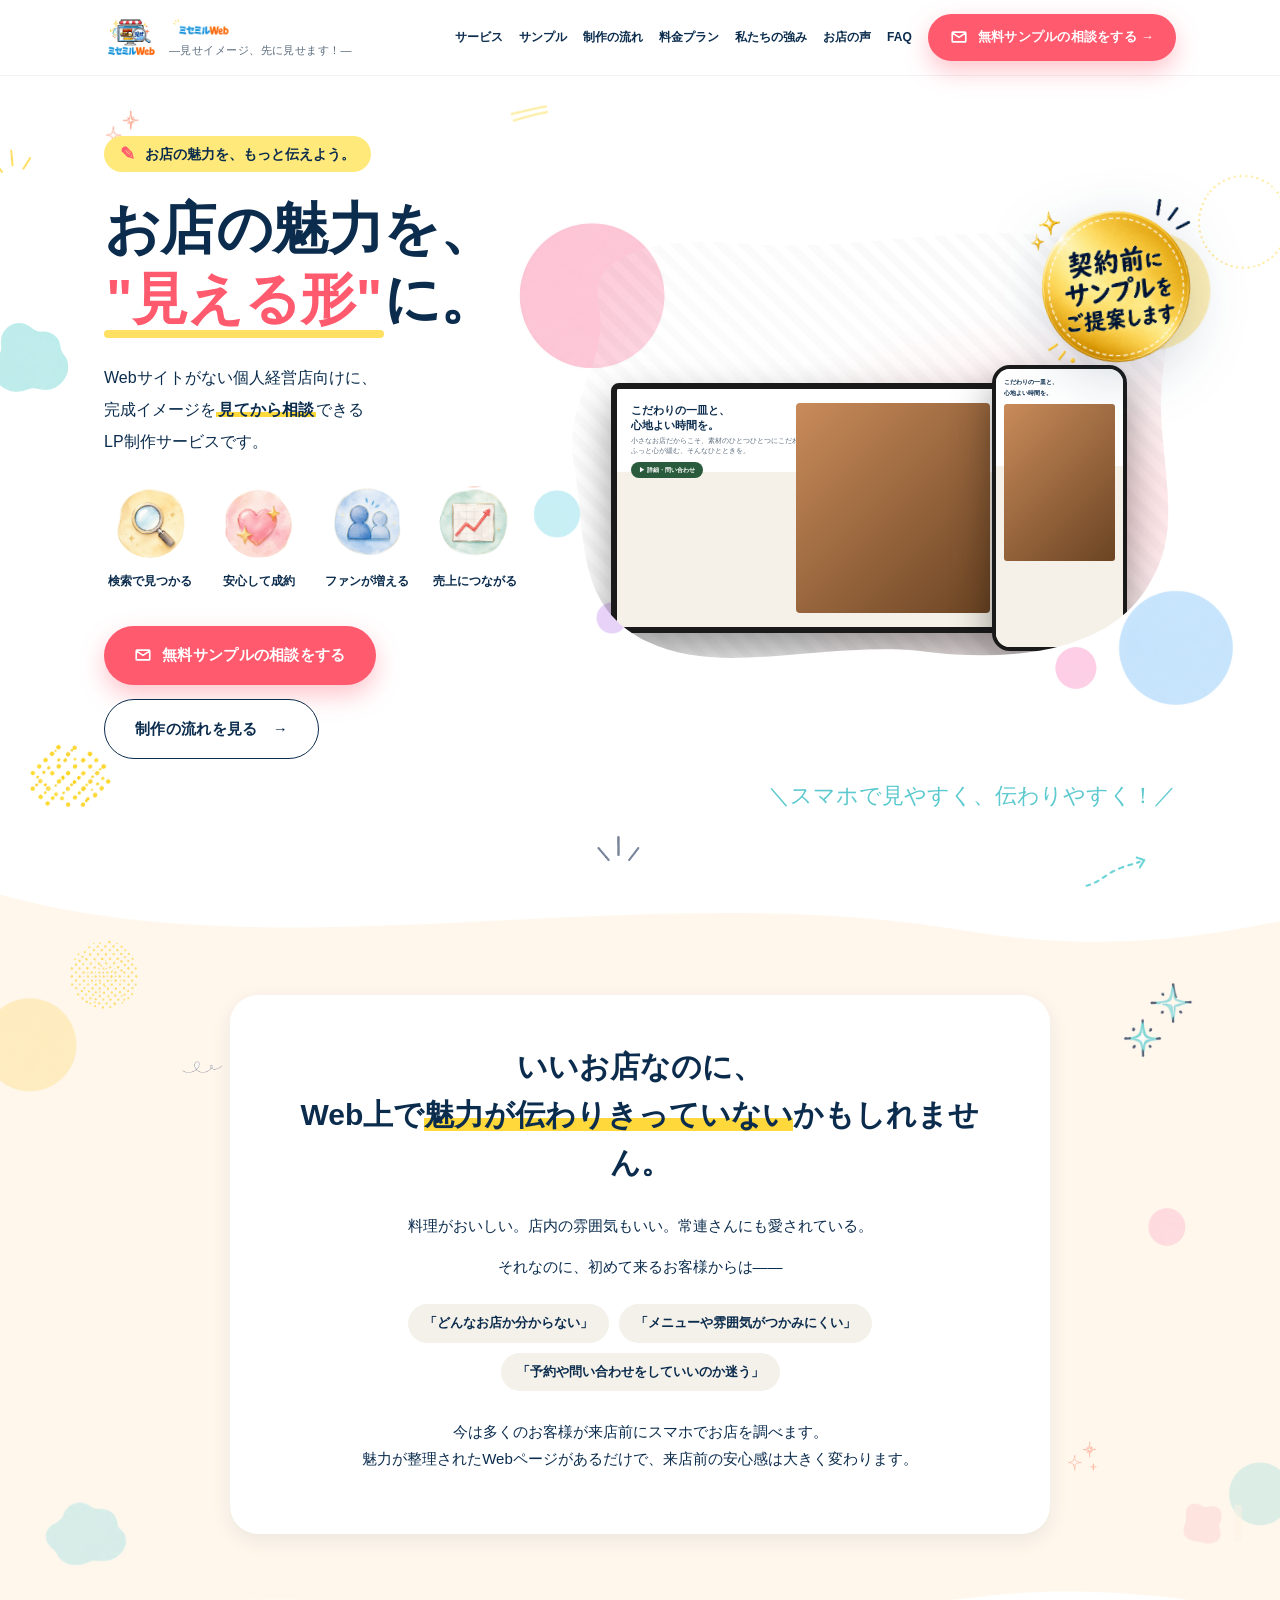
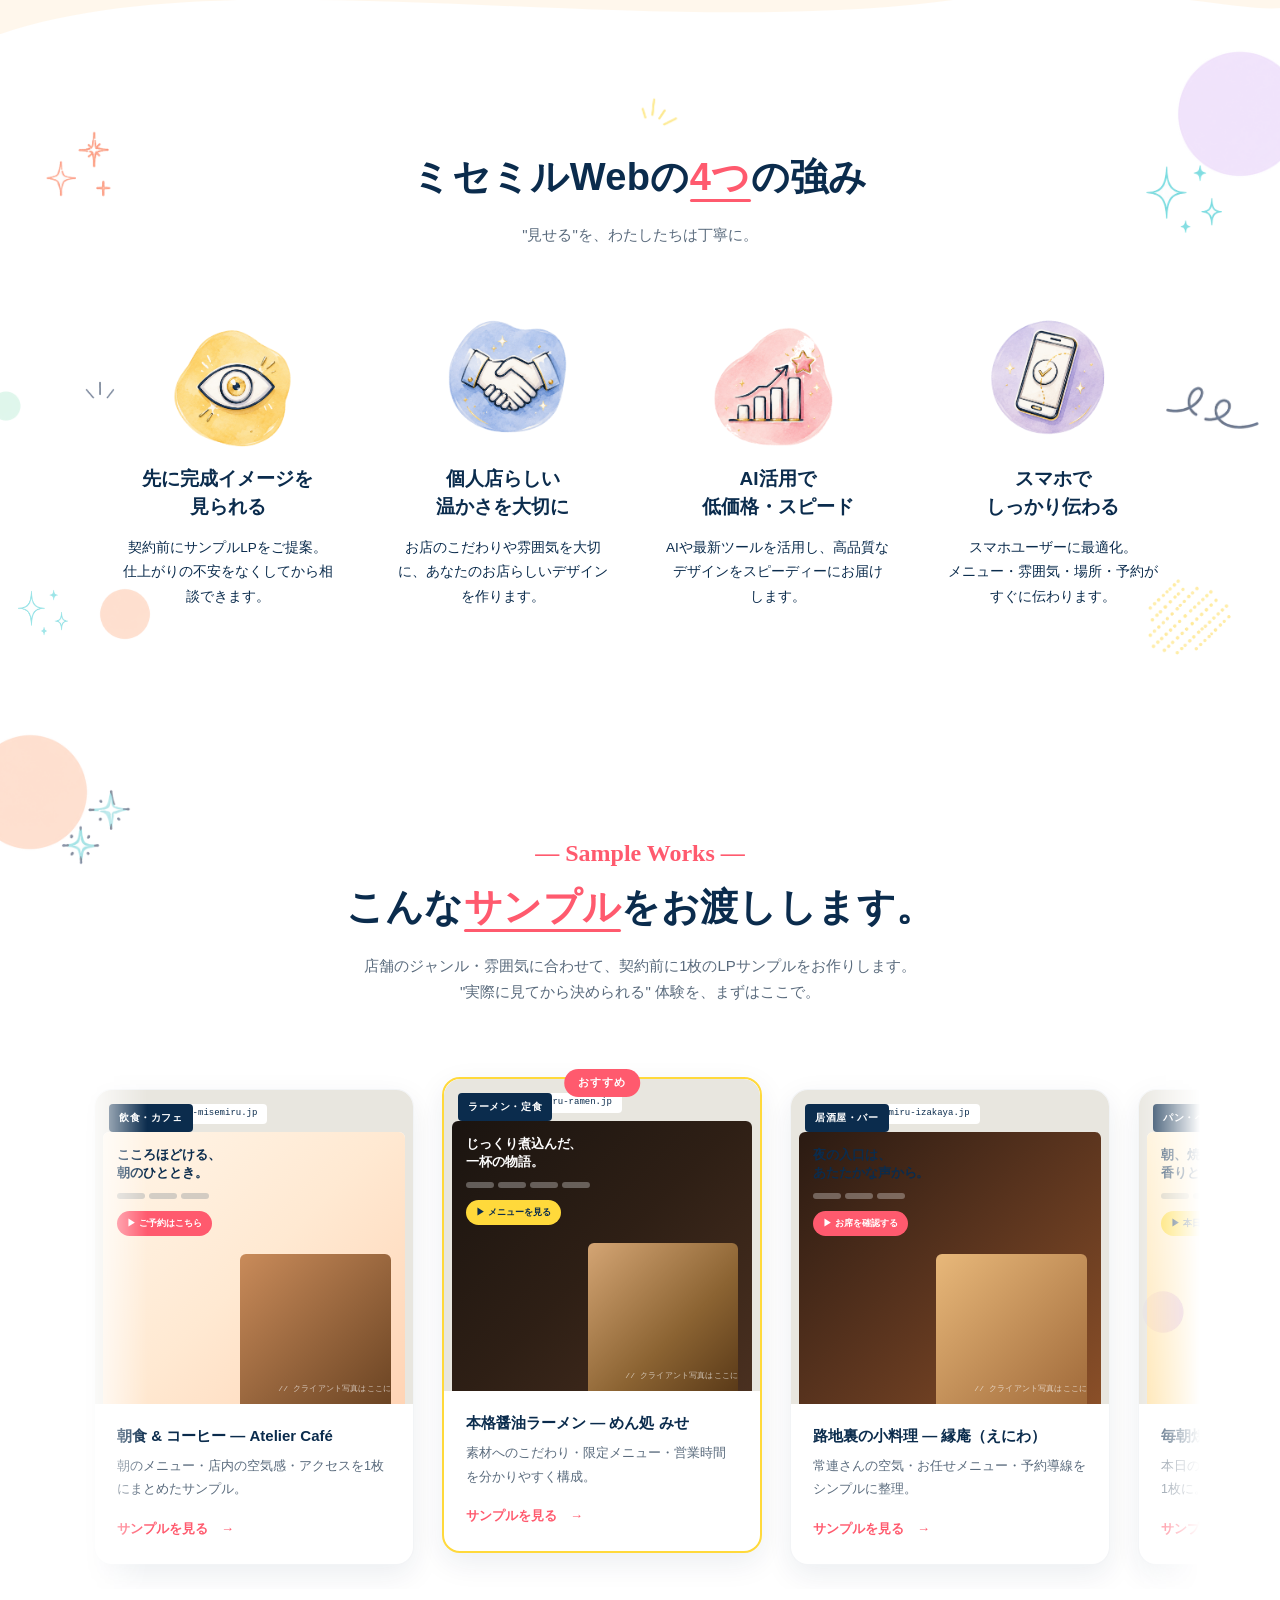
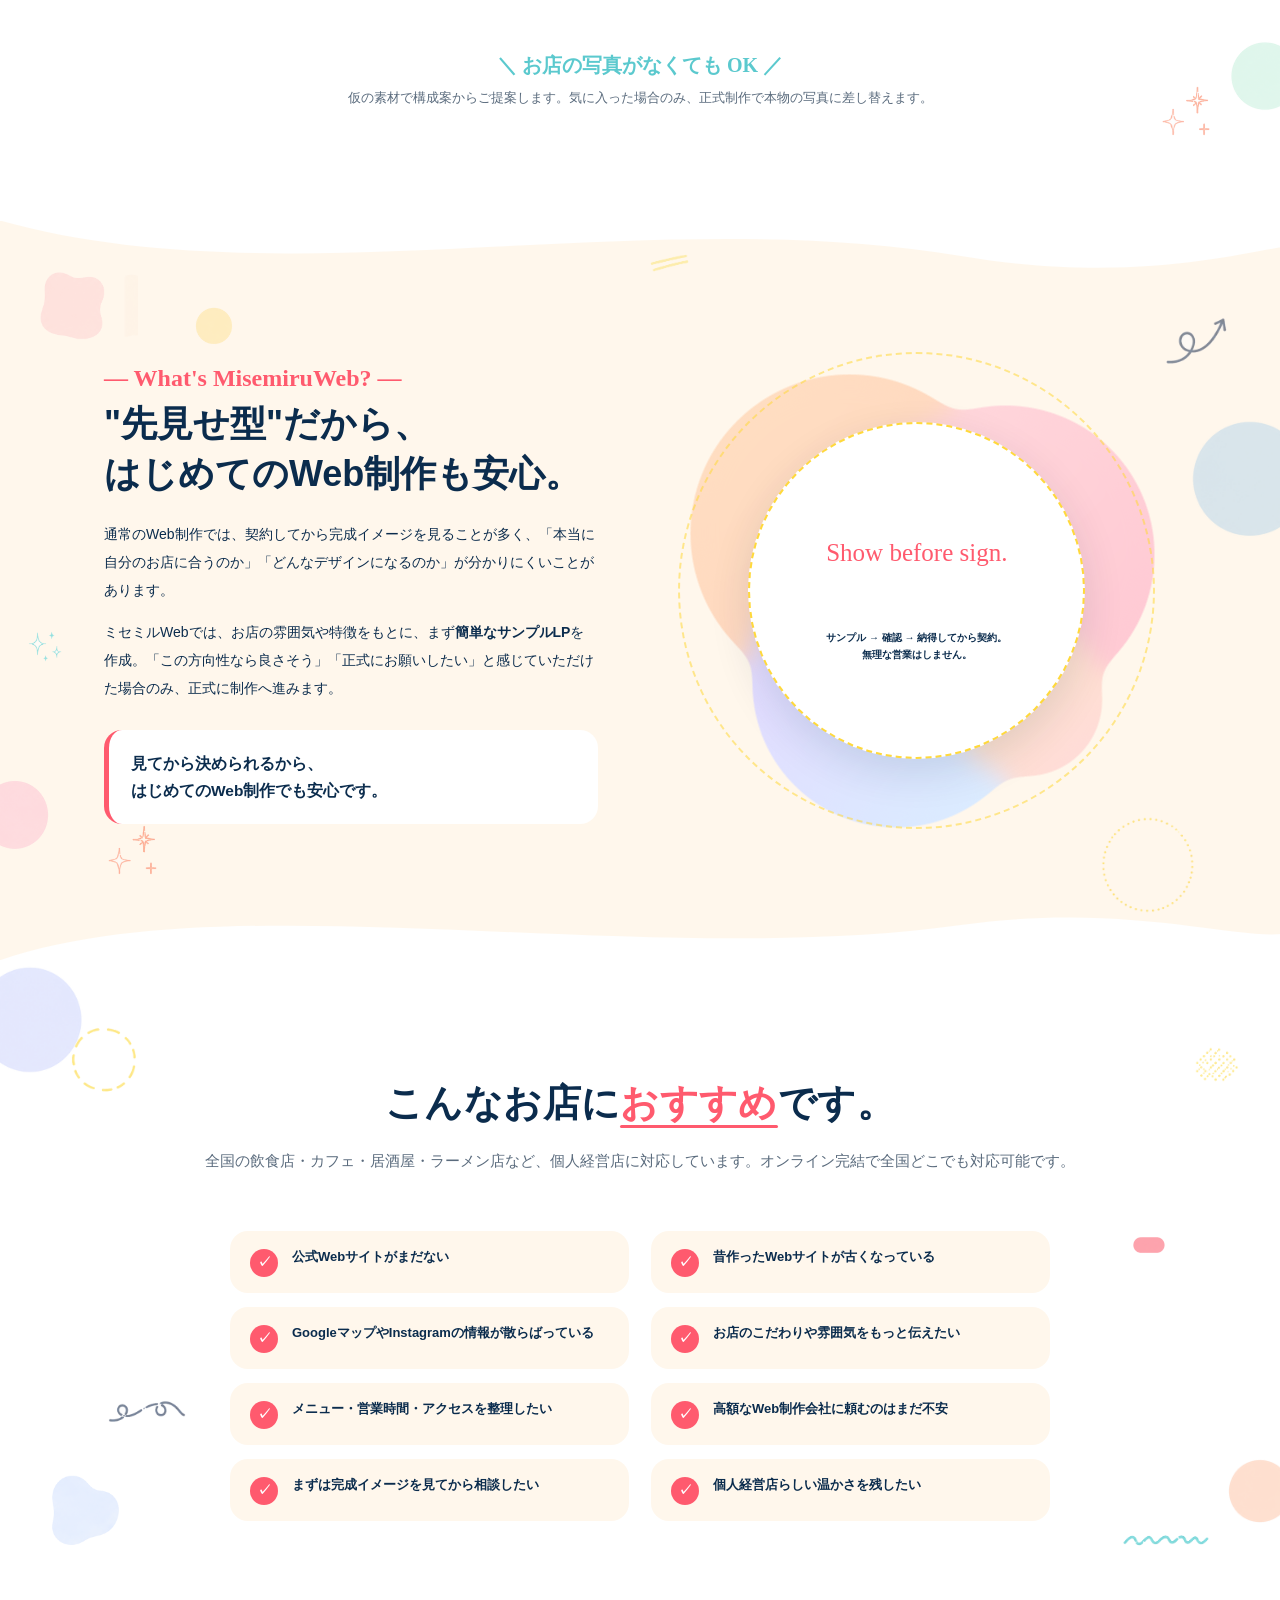
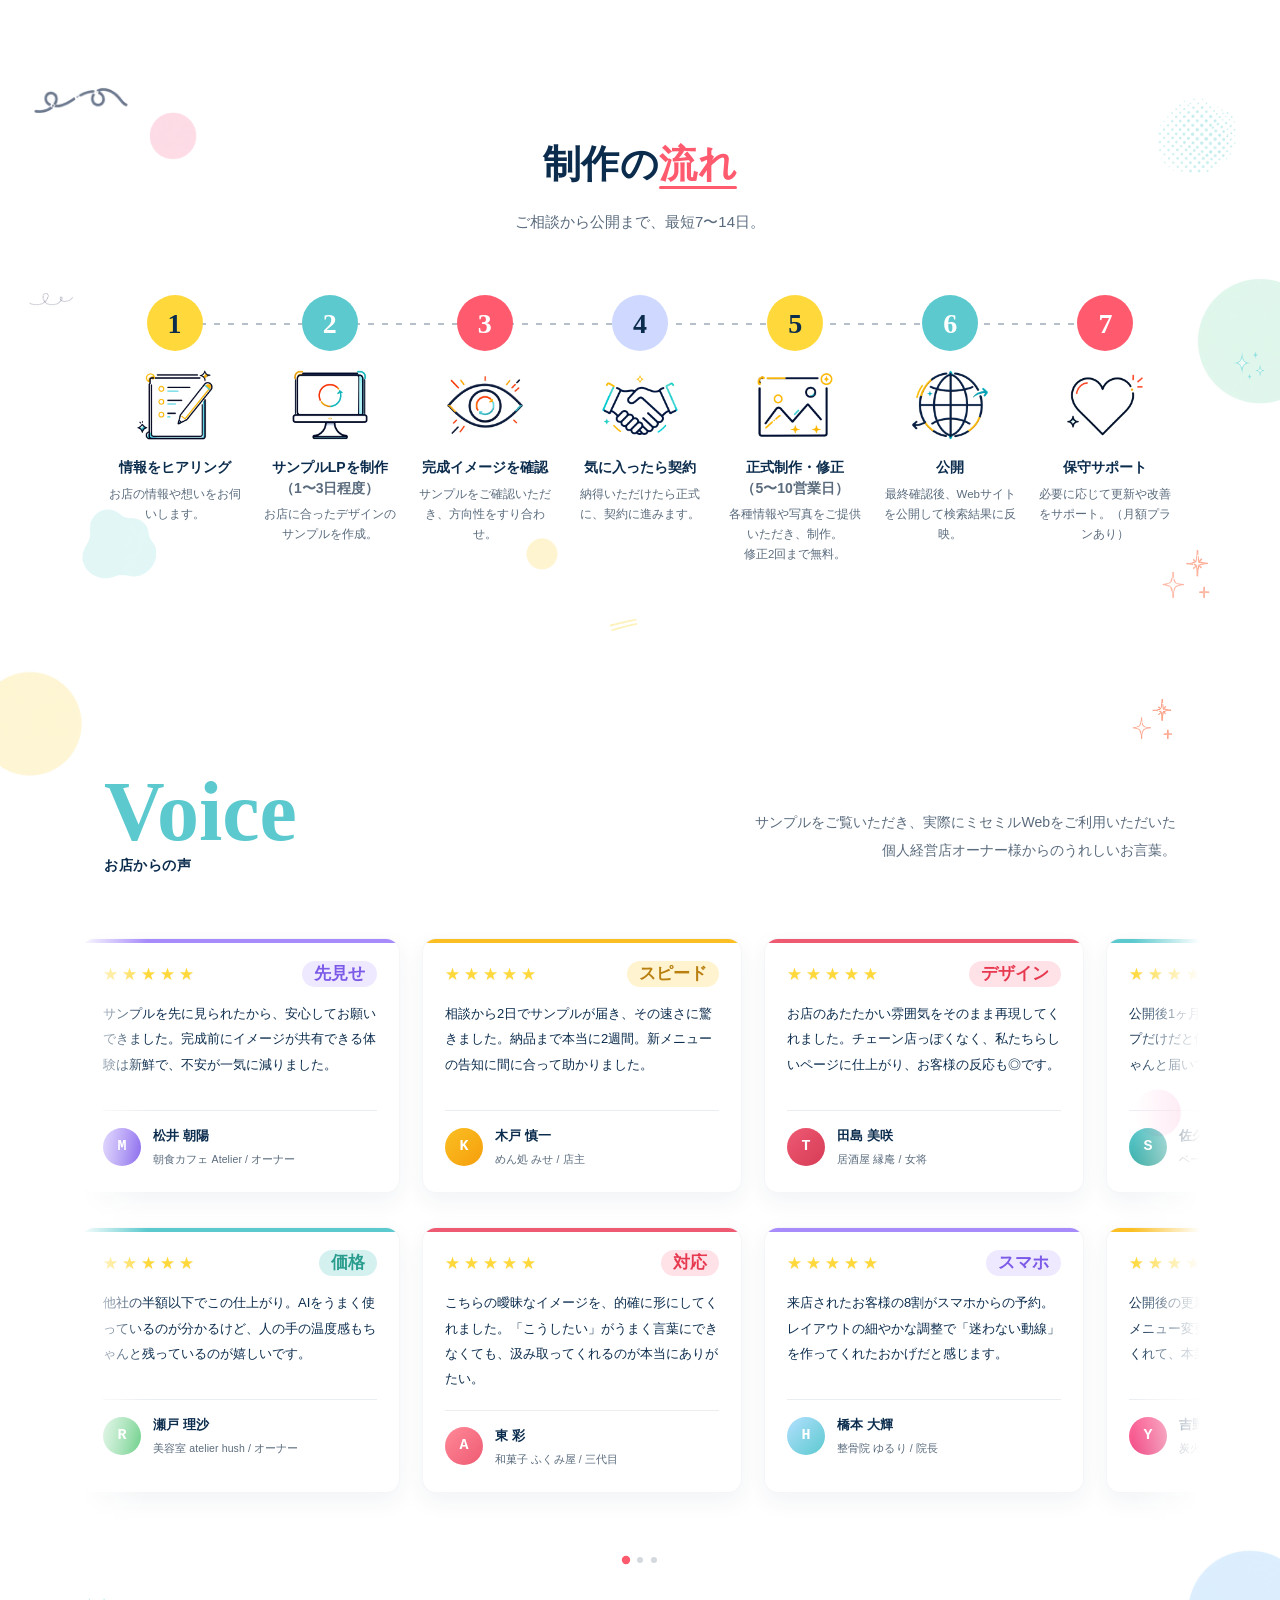
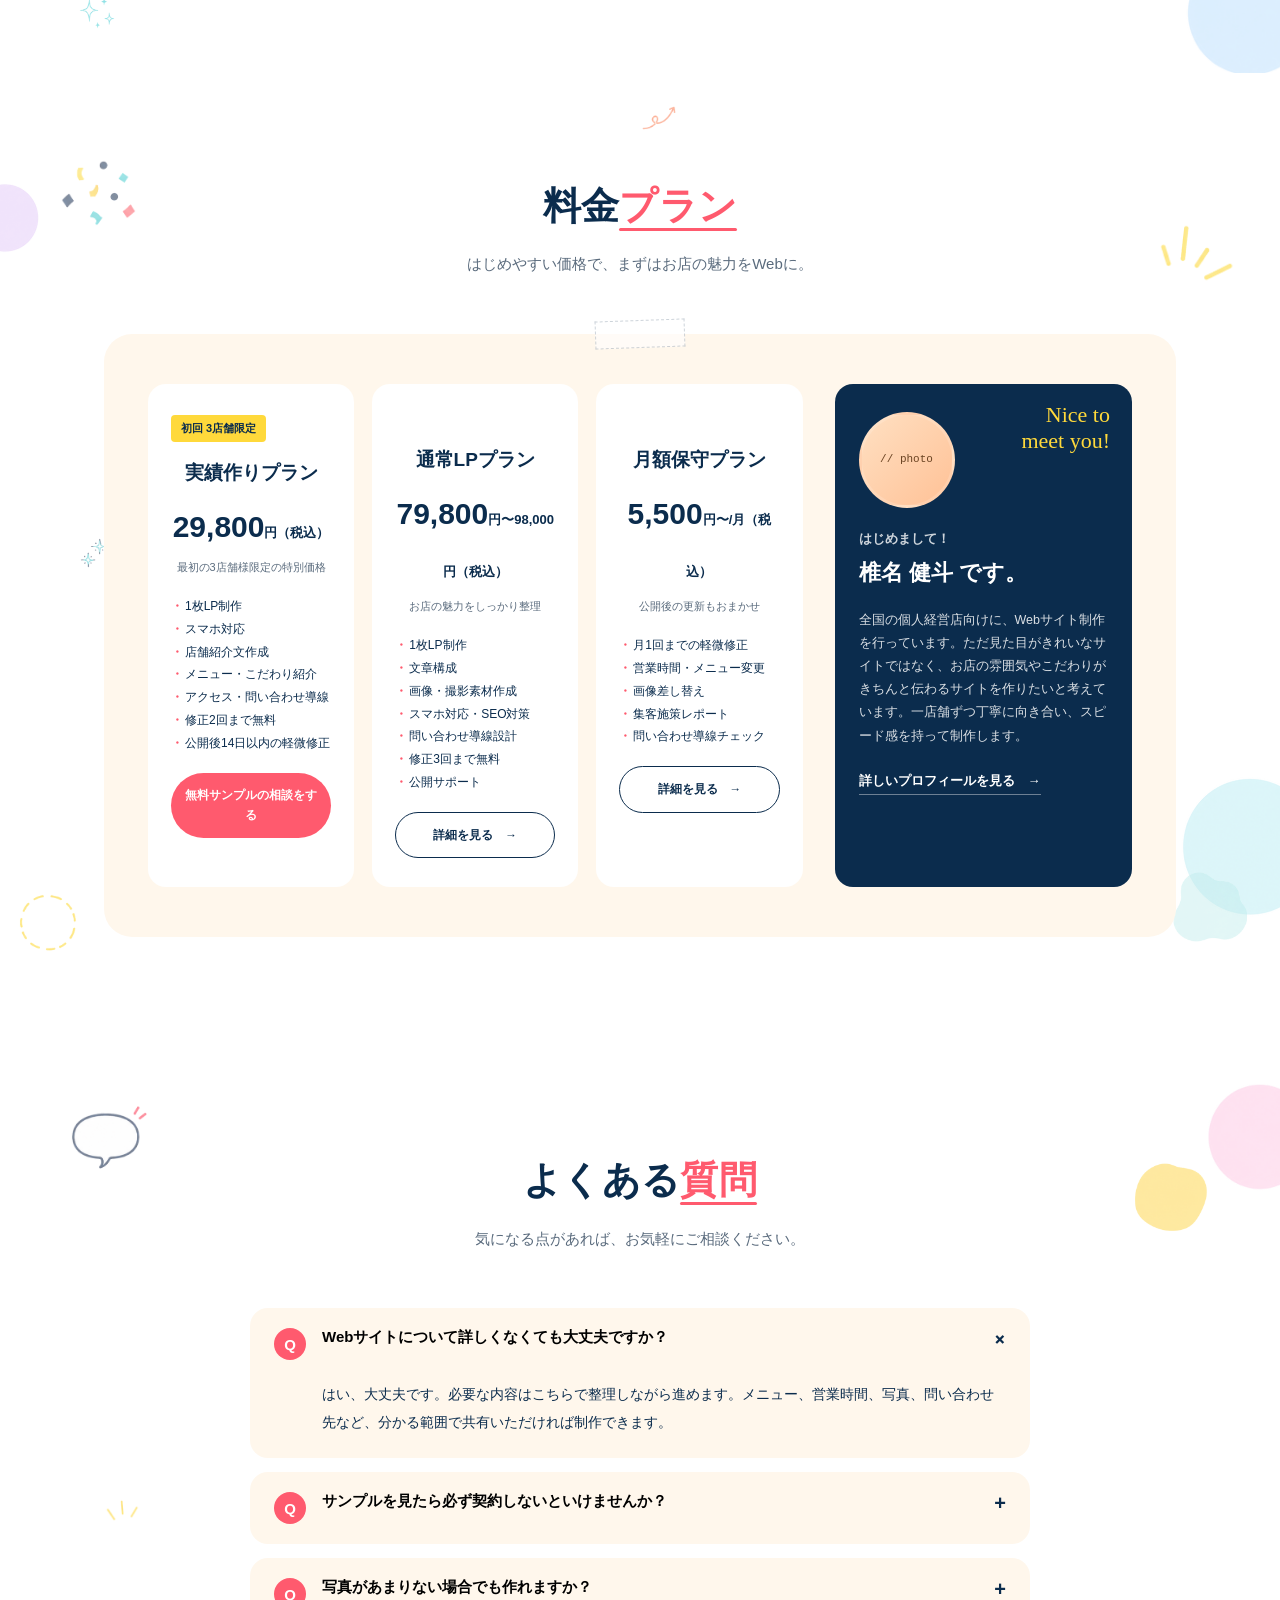
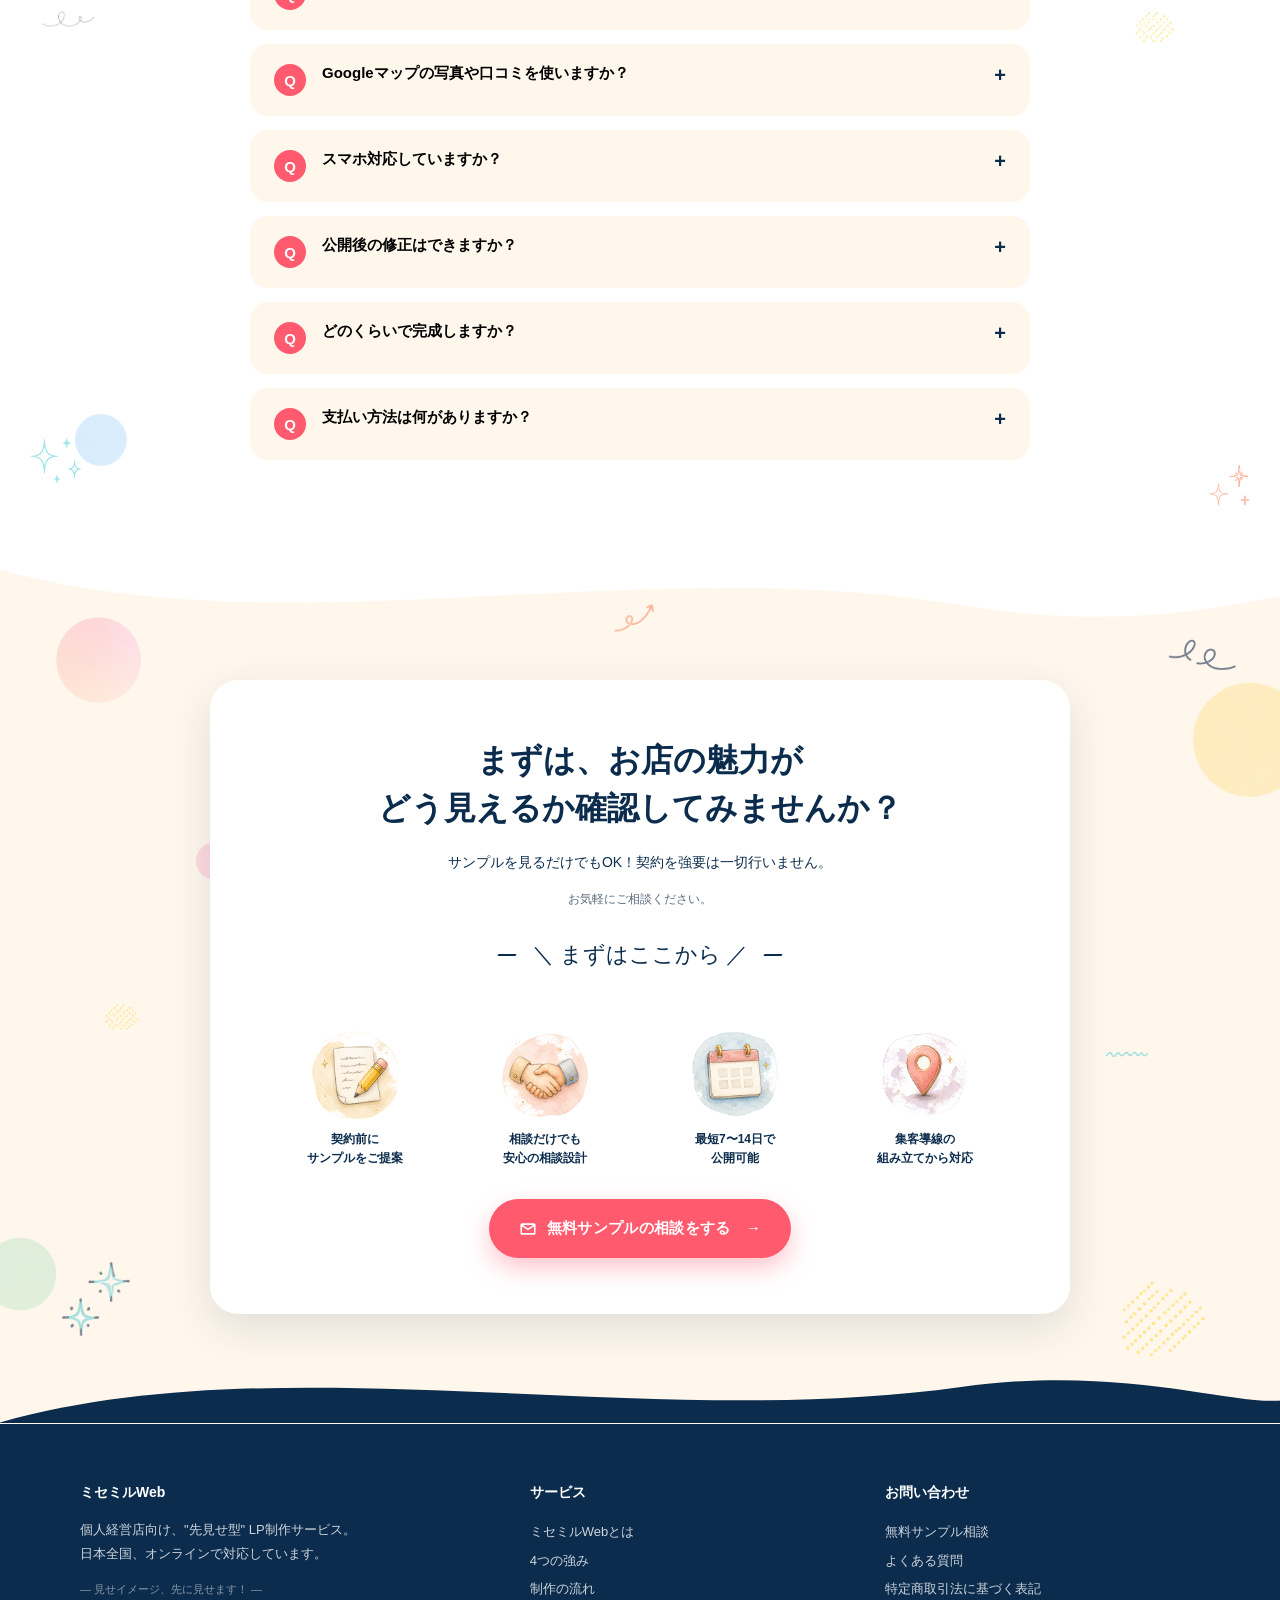
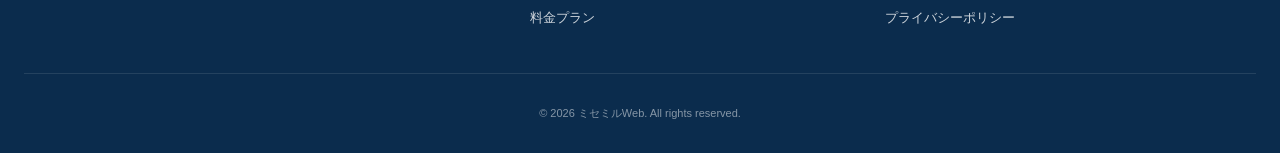
==== commit b20f6d1f: "対応エリアを東京・横浜中心から日本全国オンライン対応に変更 全ページのエリア記載を「日本全国、オンラインで対応」に統一。 contactページのFAQも全国対応を前提とした内容に更新。  Co-Aut" ====
--- a/_bootstrap.html
+++ b/_bootstrap.html
@@ -1308,7 +1308,7 @@
   </div>
 
   <div class="wrap" style="text-align:right;margin-top:18px" data-om-id="39151799:114">
-    <span style="font-family:&#39;Caveat&#39;,cursive;color:var(--teal);font-size:22px" data-om-id="39151799:115">＼スマホで見やすく、伝わりやすく！／</span>
+    <span style="font-family:&#39;Dancing Script&#39;,cursive;color:var(--teal);font-size:22px" data-om-id="39151799:115">＼スマホで見やすく、伝わりやすく！／</span>
   </div>
 </header>
 
@@ -1731,7 +1731,7 @@
 
   <div class="wrap" data-om-id="39151799:383">
     <h2 class="section-title" data-om-id="39151799:384">こんなお店に<em data-om-id="39151799:385">おすすめ</em>です。</h2>
-    <p class="section-sub" data-om-id="39151799:386">東京周辺の飲食店・カフェ・居酒屋・ラーメン店など、個人経営店を中心に対応しています。</p>
+    <p class="section-sub" data-om-id="39151799:386">全国の飲食店・カフェ・居酒屋・ラーメン店など、個人経営店に対応しています。オンライン完結で全国どこでも対応可能です。</p>
 
     <div class="fit-grid" data-om-id="39151799:387">
       <div class="fit-item" data-om-id="39151799:388"><div class="check" data-om-id="39151799:389">✓</div><p data-om-id="39151799:390">公式Webサイトがまだない</p></div>
@@ -2171,7 +2171,7 @@
         <div class="profile-photo" data-om-id="39151799:655">// photo</div>
         <h4 data-om-id="39151799:656">はじめまして！</h4>
         <div class="name" data-om-id="39151799:657">椎名 健斗 です。</div>
-        <p data-om-id="39151799:658">東京・福島県の9個人経営店向けに、Webサイト制作を行っています。お店の魅力をちゃんと伝わり、ファンが増えるお手伝いをします！</p>
+        <p data-om-id="39151799:658">全国の個人経営店向けに、Webサイト制作を行っています。ただ見た目がきれいなサイトではなく、お店の雰囲気やこだわりがきちんと伝わるサイトを作りたいと考えています。一店舗ずつ丁寧に向き合い、スピード感を持って制作します。</p>
         <a href="https://dbb633f5-fa09-4026-b1d8-58a32b86bf15.claudeusercontent.com/v1/design/projects/dbb633f5-fa09-4026-b1d8-58a32b86bf15/serve/index.html?srcmap=1#" class="more" data-om-id="39151799:659">詳しいプロフィールを見る　→</a>
       </div>
     </div>
@@ -2299,7 +2299,7 @@
   <div class="foot-inner" data-om-id="39151799:772">
     <div data-om-id="39151799:773">
       <h5 data-om-id="39151799:774">ミセミルWeb</h5>
-      <p style="margin:0 0 14px;line-height:1.85" data-om-id="39151799:775">個人経営店向け、"先見せ型" LP制作サービス。<br data-om-id="39151799:776">東京・横浜・福島県を中心に対応しています。</p>
+      <p style="margin:0 0 14px;line-height:1.85" data-om-id="39151799:775">個人経営店向け、"先見せ型" LP制作サービス。<br data-om-id="39151799:776">日本全国、オンラインで対応しています。</p>
       <p style="margin:0;font-size:11px;color:rgba(255,255,255,0.5)" data-om-id="39151799:777">— 見せイメージ、先に見せます！ —</p>
     </div>
     <div data-om-id="39151799:778">
--- a/css/styles.css
+++ b/css/styles.css
@@ -41,7 +41,7 @@
 
 .wrap { max-width: var(--max); margin: 0 auto; padding: 0 24px; position: relative; }
 
-.script { font-family: 'Caveat', cursive; font-weight: 600; }
+.script { font-family: 'Dancing Script', cursive; font-weight: 700; }
 
 /* ========== Nav ========== */
 .nav {
@@ -316,7 +316,7 @@
   bottom: -30px;
   left: 62%;
   transform: translateX(-50%);
-  font-family: 'Caveat', cursive;
+  font-family: 'Dancing Script', cursive;
   color: var(--teal);
   font-size: 22px;
   white-space: nowrap;
@@ -416,7 +416,7 @@
 
 .smartphone-note {
   position: absolute; right: 0; bottom: -10px;
-  font-family: 'Caveat', cursive; color: var(--teal);
+  font-family: 'Dancing Script', cursive; color: var(--teal);
   font-size: 22px; font-weight: 600;
 }
 
@@ -440,9 +440,25 @@
 section { position: relative; }
 .section-pad { padding: 110px 0; }
 .section-tight { padding: 80px 0; }
+.section-en {
+  font-family: 'Dancing Script', cursive;
+  font-size: 56px; font-weight: 700;
+  color: var(--coral); text-align: center;
+  margin: 0 0 2px; line-height: 1.1; display: block;
+}
 .section-title {
   font-size: 38px; font-weight: 900; text-align: center;
   margin: 0 0 12px; letter-spacing: 0.01em;
+}
+.section-en + .section-title {
+  font-size: 15px; font-weight: 600;
+  color: var(--ink-mute); margin: 0 0 40px;
+}
+.section-en + .section-title em {
+  color: var(--ink-mute);
+}
+.section-en + .section-title em::after {
+  display: none;
 }
 .section-title em {
   font-style: normal; color: var(--coral); position: relative;
@@ -585,7 +601,7 @@
   width: 56px; height: 56px; margin: 0 auto 14px;
   border-radius: 50%;
   display: grid; place-items: center;
-  font-family: 'Caveat', cursive; font-weight: 700;
+  font-family: 'Dancing Script', cursive; font-weight: 700;
   font-size: 28px; color: #fff;
   background: var(--navy);
   position: relative; z-index: 2;
@@ -623,7 +639,7 @@
 }
 .voice-head__title { line-height: 1; }
 .voice-head__big {
-  font-family: 'Caveat', cursive;
+  font-family: 'Dancing Script', cursive;
   font-size: 84px;
   font-weight: 700;
   color: var(--teal);
@@ -654,10 +670,8 @@
   margin-bottom: 22px;
   width: max-content;
   padding: 6px 0;
-  animation: voiceScrollLeft 50s linear infinite;
 }
 .voice-row--reverse {
-  animation: voiceScrollRight 55s linear infinite;
 }
 .voice-row .voice-card {
   flex: 0 0 320px;
@@ -669,15 +683,7 @@
   -webkit-mask-image: linear-gradient(90deg, transparent, #000 6%, #000 94%, transparent);
           mask-image: linear-gradient(90deg, transparent, #000 6%, #000 94%, transparent);
 }
-.voice-row:hover { animation-play-state: paused; }
-@keyframes voiceScrollLeft {
-  from { transform: translateX(0); }
-  to   { transform: translateX(calc(-50% - 11px)); }
-}
-@keyframes voiceScrollRight {
-  from { transform: translateX(calc(-50% - 11px)); }
-  to   { transform: translateX(0); }
-}
+/* voiceScrollLeft / voiceScrollRight は JS で動的生成（app.js 参照） */
 .voice-card {
   --accent: #5bc9ce;
   background: #fff;
@@ -711,7 +717,7 @@
   text-shadow: 0 1px 0 rgba(0,0,0,0.04);
 }
 .voice-card__tag {
-  font-family: 'Caveat', cursive;
+  font-family: 'Dancing Script', cursive;
   font-size: 17px;
   font-weight: 700;
   padding: 2px 12px;
@@ -847,7 +853,7 @@
 }
 .profile-card .hello {
   position: absolute; top: 18px; right: 22px;
-  font-family: 'Caveat', cursive; font-size: 22px;
+  font-family: 'Dancing Script', cursive; font-size: 22px;
   color: var(--yellow); line-height: 1.2; text-align: right;
 }
 .profile-photo {
@@ -1193,7 +1199,7 @@
   border: 2px dashed var(--yellow);
 }
 .about-vis .core .big {
-  font-family: 'Caveat', cursive; font-size: 25px;
+  font-family: 'Dancing Script', cursive; font-size: 25px;
   color: var(--coral); line-height: 1.2; margin-top:60px; margin-bottom: 0px;
 }
 .about-vis .core .small { font-size: 10px; font-weight: 700; line-height: 1.7; margin-bottom: 40px; }
@@ -1205,7 +1211,7 @@
   position: relative; overflow: hidden;
 }
 .loader-eyebrow {
-  text-align: center; font-family: 'Caveat', cursive;
+  text-align: center; font-family: 'Dancing Script', cursive;
   color: var(--teal); font-size: 26px; margin-bottom: 4px;
 }
 .loader-grid {
@@ -1381,7 +1387,7 @@
 .perk span { font-size: 12px; font-weight: 700; line-height: 1.55; display: block; }
 
 .from-here {
-  font-family: 'Caveat', cursive; font-size: 22px; color: var(--navy);
+  font-family: 'Dancing Script', cursive; font-size: 22px; color: var(--navy);
   text-align: center; margin: 0 0 14px;
   display: inline-flex; align-items: center; gap: 16px;
 }
